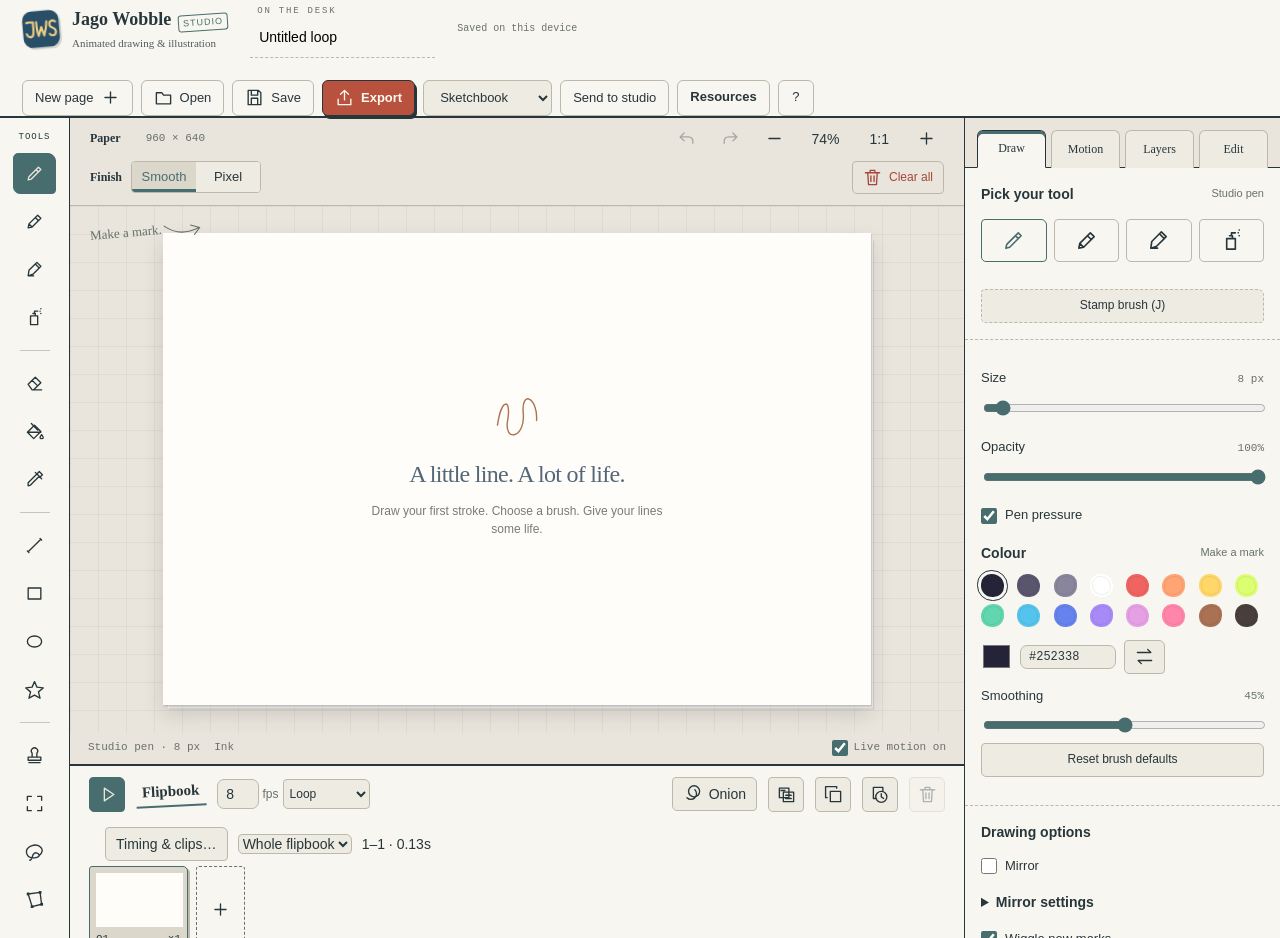
==== index.html @ f5fad442 "Prepare Jago Wobble 1.8.0 release Draw, wobble and animate. A free drawing studio for lively illustr" ====
<!doctype html>
<html lang="en" data-theme="sketchbook">
  <!--
SPDX-License-Identifier: MIT
Copyright (c) 2026 Cameron Jago Lis Illustrates.
Inspiration: WigglyPaint and Decker by John Earnest (Internet Janitor).
About Jago Wobble Studio: Cameron Jago Lis Illustrates.
A separate drawing app, not affiliated with or endorsed by John Earnest.
Original project: https://internet-janitor.itch.io/wigglypaint
See the Credits and Notices included with this suite.
-->
  <head>
    <meta charset="utf-8" />
    <meta name="viewport" content="width=device-width,initial-scale=1" />
    <meta
      name="description"
      content="An offline drawing and animation studio with lively lines, layers, onion skins, and animated GIF export."
    />
    <meta name="author" content="Cameron Jago Lis Illustrates" />
    <link rel="icon" type="image/svg+xml" href="data:image/svg+xml,%3Csvg%20xmlns%3D%22http%3A%2F%2Fwww.w3.org%2F2000%2Fsvg%22%20viewBox%3D%220%200%2096%2096%22%20role%3D%22img%22%20aria-label%3D%22JWS%22%3E%3Crect%20x%3D%222%22%20y%3D%222%22%20width%3D%2292%22%20height%3D%2292%22%20rx%3D%2223%22%20fill%3D%22%23294e68%22%2F%3E%3Cg%20fill%3D%22none%22%20stroke%3D%22%23edce83%22%20stroke-width%3D%224.6%22%20stroke-linecap%3D%22round%22%20stroke-linejoin%3D%22round%22%3E%3Cpath%20d%3D%22M12%2030%20Q21%2028%2029%2030%20C28%2039%2030%2049%2028%2058%20C27%2069%2015%2070%2011%2058%22%2F%3E%3Cpath%20d%3D%22M37%2030%20C37%2042%2038%2055%2041%2065%20L49%2043%20L55%2065%20C59%2054%2062%2041%2063%2030%22%2F%3E%3Cpath%20d%3D%22M85%2032%20C79%2026%2069%2029%2070%2039%20C70%2048%2085%2046%2085%2056%20C86%2068%2073%2069%2069%2062%22%2F%3E%3C%2Fg%3E%3C%2Fsvg%3E">
    <title>Jago Wobble Studio</title>
    <style>
      :root {
  color-scheme: dark;
  --bg: #111214;
  --panel: #1a1b1f;
  --raised: #24262b;
  --line: #35373e;
  --text: #f4f4f6;
  --muted: #a3a5af;
  --accent: #dcff72;
  --purple: #b1a0ff;
}
* {
  box-sizing: border-box;
}
body {
  margin: 0;
  background: var(--bg);
  color: var(--text);
  font:
    14px/1.45 'Segoe UI',
    system-ui,
    sans-serif;
  overflow: hidden;
}
button,
input,
select {
  font: inherit;
}
button,
select,
input[type='text'],
input[type='number'] {
  color: inherit;
  background: var(--raised);
  border: 1px solid var(--line);
  border-radius: 7px;
}
button {
  cursor: pointer;
  display: inline-flex;
  align-items: center;
  justify-content: center;
  gap: 7px;
  min-height: 34px;
  padding: 6px 10px;
  white-space: nowrap;
}
button:hover {
  background: var(--hover);
  border-color: var(--hover-line);
}
button:disabled {
  opacity: 0.35;
  cursor: default;
}
button:focus-visible,
input:focus-visible,
select:focus-visible {
  outline: 2px solid var(--accent);
  outline-offset: 3px;
}
button.active,
button[aria-pressed='true'] {
  background: var(--selected);
  color: var(--accent);
  border-color: var(--selected-line);
}
button.primary {
  background: var(--accent);
  color: var(--button-ink);
  border-color: var(--accent);
  font-weight: 700;
}
button.primary:hover {
  background: var(--accent);
}
button.icon {
  width: 36px;
  padding: 7px;
}
svg {
  width: 19px;
  height: 19px;
  fill: none;
  stroke: currentColor;
  stroke-width: 1.7;
  stroke-linecap: round;
  stroke-linejoin: round;
  flex-shrink: 0;
}
.top {
  height: 65px;
  display: flex;
  align-items: center;
  gap: 20px;
  padding: 0 20px;
  border-bottom: 1px solid var(--line);
}
.brand {
  font-size: 19px;
  font-weight: 750;
  letter-spacing: -0.8px;
  display: flex;
  align-items: center;
  gap: 9px;
}
.brand svg {
  width: 32px;
  height: 32px;
  stroke: var(--accent);
  stroke-width: 2.5;
}
.brand small {
  color: var(--accent);
  font-size: 10px;
  letter-spacing: 1.2px;
  margin-top: 5px;
}
.project-name {
  width: 170px;
  background: transparent !important;
  border-color: transparent !important;
  padding: 6px 7px;
}
.project-name:hover {
  border-color: var(--line) !important;
}
.save-state {
  color: var(--muted);
  font-size: 12px;
}
.spacer {
  flex: 1;
}
.top-actions,
.row {
  display: flex;
  align-items: center;
  gap: 8px;
}
.top-actions button {
  background: transparent;
}
.top-actions .primary {
  background: var(--accent);
}
.app {
  height: calc(100dvh - 65px);
  display: grid;
  grid-template-columns: 64px minmax(200px, 1fr) 264px;
  grid-template-rows: minmax(170px, 1fr) 164px;
}
.tools {
  grid-row: 1 / 3;
  background: var(--panel);
  border-right: 1px solid var(--line);
  display: flex;
  flex-direction: column;
  align-items: center;
  gap: 7px;
  padding: 16px 8px;
  overflow-y: auto;
}
.tools button {
  width: 42px;
  height: 42px;
  background: transparent;
  border-color: transparent;
}
.tools button.active {
  background: var(--selected);
  border-color: var(--selected-line);
  color: var(--accent);
}
.tools hr {
  border: 0;
  border-top: 1px solid var(--line);
  width: 28px;
  margin: 5px;
}
.tool-color {
  border: 3px solid #fff !important;
  border-radius: 50%;
  width: 26px !important;
  height: 26px !important;
  min-height: 26px;
  margin-top: 6px;
}
.workspace {
  display: flex;
  flex-direction: column;
  min-width: 0;
  position: relative;
}
.canvas-top {
  height: 48px;
  display: flex;
  align-items: center;
  padding: 0 18px;
  gap: 8px;
  flex-shrink: 0;
}
.eyebrow {
  font-size: 11px;
  font-weight: 700;
  letter-spacing: 1.7px;
  color: var(--muted);
}
.canvas-top .tag {
  font-size: 12px;
  color: var(--muted);
  margin-left: 6px;
}
.canvas-top button {
  background: transparent;
  border-color: transparent;
  min-height: 30px;
}
.viewport {
  flex: 1;
  min-height: 0;
  overflow: hidden;
  position: relative;
  background-color: var(--workspace);
  background-image: radial-gradient(var(--grid-dot) 1px, transparent 1px);
  background-size: 18px 18px;
  touch-action: none;
}
.canvas-wrap {
  position: absolute;
  left: 50%;
  top: 50%;
  transform-origin: center;
  box-shadow: 0 14px 55px #0005;
  background: conic-gradient(#dfe0e4 25%, #f6f6f6 0 50%, #dfe0e4 0 75%, #f6f6f6 0) 0 0/16px 16px;
  line-height: 0;
}
.canvas-wrap canvas {
  display: block;
  width: 100%;
  height: 100%;
  touch-action: none;
  cursor: crosshair;
}
.empty-hint {
  position: absolute;
  left: 50%;
  top: 50%;
  transform: translate(-50%, -50%);
  pointer-events: none;
  text-align: center;
  color: #8e8e99;
  line-height: 1.5;
  width: 90%;
}
.empty-hint svg {
  width: 50px;
  height: 50px;
  color: #787286;
  stroke-width: 1.2;
  margin-bottom: 12px;
}
.empty-hint strong {
  display: block;
  font-size: 23px;
  color: #53525d;
  font-weight: 500;
  letter-spacing: -0.5px;
}
.empty-hint p {
  font-size: 13px;
}
.canvas-bottom {
  height: 35px;
  display: flex;
  align-items: center;
  justify-content: space-between;
  padding: 0 18px;
  font-size: 12px;
  color: var(--muted);
}
.cursor-info {
  display: flex;
  gap: 14px;
}
.inspector {
  grid-column: 3;
  grid-row: 1/3;
  background: var(--panel);
  border-left: 1px solid var(--line);
  overflow-y: auto;
}
.section {
  padding: 17px 18px;
  border-bottom: 1px solid var(--line);
}
.section-title {
  display: flex;
  align-items: center;
  justify-content: space-between;
  margin-bottom: 15px;
  font-weight: 650;
}
.section-title small {
  font-size: 12px;
  color: var(--muted);
  font-weight: 400;
}
.brushes {
  display: grid;
  grid-template-columns: repeat(4, 1fr);
  gap: 6px;
  margin-bottom: 17px;
}
.brushes button {
  height: 42px;
  padding: 5px;
}
.brushes svg {
  width: 29px;
  height: 23px;
}
.control {
  margin-top: 13px;
}
.control label {
  display: flex;
  align-items: center;
  justify-content: space-between;
  margin-bottom: 6px;
  color: var(--label);
}
.control output {
  font-size: 12px;
  color: var(--muted);
  font-variant-numeric: tabular-nums;
}
input[type='range'] {
  width: 100%;
  accent-color: var(--accent);
  height: 17px;
  cursor: pointer;
}
input[type='checkbox'] {
  accent-color: var(--accent);
  width: 16px;
  height: 16px;
  margin: 0;
}
.check {
  display: flex;
  align-items: center;
  gap: 8px;
  margin-top: 11px;
  color: var(--label);
  font-size: 13px;
  cursor: pointer;
}
.palette {
  display: grid;
  grid-template-columns: repeat(8, 1fr);
  gap: 7px;
}
.swatch {
  width: 21px;
  height: 21px;
  min-height: 21px;
  padding: 0;
  border-radius: 50%;
  border: 2px solid transparent;
}
.swatch.selected {
  outline: 2px solid var(--text);
  outline-offset: 2px;
}
.color-row {
  margin-top: 13px;
  display: flex;
  align-items: center;
  gap: 8px;
}
.color-row input[type='color'] {
  width: 31px;
  height: 31px;
  border: 0;
  padding: 0;
  background: none;
  cursor: pointer;
}
.color-row input[type='text'] {
  width: 96px;
  padding: 4px 8px;
  font: 12px monospace;
}
.color-row button {
  font-size: 12px;
}
.segmented {
  display: flex;
  gap: 5px;
}
.segmented button {
  flex: 1;
  font-size: 12px;
  padding: 5px;
}
.motion-heading {
  color: var(--accent);
  display: flex;
  align-items: center;
  gap: 7px;
}
.layer-list {
  display: flex;
  flex-direction: column;
  gap: 5px;
}
.layer {
  display: flex;
  align-items: center;
  gap: 8px;
  border: 1px solid var(--line);
  border-radius: 7px;
  padding: 5px;
  background: var(--raised);
}
.layer.selected {
  border-color: var(--purple);
  background: var(--selection);
}
.layer .layer-name {
  flex: 1;
  min-width: 0;
  text-align: left;
  font-size: 13px;
  overflow: hidden;
  text-overflow: ellipsis;
  border: 0;
  background: none;
  justify-content: flex-start;
  padding: 4px;
}
.layer button.icon {
  width: 25px;
  min-height: 25px;
  padding: 3px;
  background: none;
  border: 0;
}
.layer .locked {
  color: var(--purple);
}
.layer-actions {
  display: flex;
  gap: 5px;
  margin-top: 9px;
}
.layer-actions button {
  flex: 1;
  padding: 4px;
  font-size: 12px;
  min-height: 28px;
}
.paper-row {
  display: flex;
  gap: 8px;
  align-items: center;
  margin-top: 13px;
  font-size: 12px;
  color: var(--muted);
}
.paper-row input {
  width: 27px;
  height: 27px;
  padding: 0;
  border: 0;
  background: none;
}
.timeline {
  grid-column: 2;
  grid-row: 2;
  background: var(--panel);
  border-top: 1px solid var(--line);
  padding: 12px 17px;
  overflow: hidden;
}
.timeline-header {
  display: flex;
  align-items: center;
  gap: 12px;
  margin-bottom: 11px;
}
.timeline-header .row {
  gap: 4px;
}
.timeline-header button {
  min-height: 30px;
}
.timeline-header select {
  font-size: 12px;
  width: 87px;
  height: 30px;
  padding: 2px;
}
.timeline-header label {
  color: var(--muted);
  font-size: 12px;
}
.fps-input {
  width: 42px;
  padding: 4px 3px;
  text-align: center;
}
.frames {
  display: flex;
  gap: 8px;
  overflow-x: auto;
  padding-bottom: 7px;
  scrollbar-width: thin;
}
.frame-card {
  display: flex;
  flex-direction: column;
  align-items: stretch;
  flex-shrink: 0;
  gap: 4px;
  width: 99px;
  padding: 5px;
  border-radius: 7px;
  background: var(--raised);
  position: relative;
}
.frame-card.active {
  color: var(--accent);
  border-color: var(--accent);
}
.frame-card.playing {
  box-shadow: inset 0 0 0 2px var(--purple);
}
.frame-card canvas {
  width: 87px;
  height: 54px;
  object-fit: contain;
  background: #fff;
  border-radius: 2px;
}
.frame-label {
  display: flex;
  justify-content: space-between;
  align-items: center;
  font-size: 11px;
  line-height: 13px;
}
.add-frame {
  width: 49px;
  flex-shrink: 0;
  border: 1px dashed #555860;
  background: transparent;
}
.toast {
  position: fixed;
  bottom: 182px;
  left: calc(50% - 95px);
  background: var(--accent);
  color: #242817;
  padding: 10px 17px;
  border-radius: 9px;
  font-size: 13px;
  box-shadow: 0 7px 30px #0005;
  opacity: 0;
  pointer-events: none;
  transition: opacity 0.2s;
  z-index: 8;
}
.toast.show {
  opacity: 1;
}
dialog {
  color: var(--text);
  background: var(--panel);
  border: 1px solid #51545d;
  border-radius: 14px;
  padding: 25px;
  width: 450px;
  max-width: calc(100% - 30px);
  box-shadow: 0 24px 100px #0009;
}
dialog::backdrop {
  background: #0009;
  backdrop-filter: blur(5px);
}
dialog h2 {
  font-size: 21px;
  margin: 0 0 8px;
  letter-spacing: -0.4px;
}
dialog p {
  color: var(--muted);
  font-size: 14px;
}
dialog .dialog-actions {
  display: flex;
  justify-content: flex-end;
  gap: 8px;
  margin-top: 23px;
}
dialog label.field {
  display: block;
  margin-top: 16px;
  color: var(--label);
}
dialog label.field input,
dialog label.field select {
  display: block;
  width: 100%;
  margin-top: 6px;
  padding: 9px;
}
dialog .close {
  position: absolute;
  right: 15px;
  top: 15px;
  background: none;
  border: 0;
}
.shortcut-grid {
  display: grid;
  grid-template-columns: 1fr auto;
  gap: 9px;
  font-size: 13px;
}
.shortcut-grid kbd {
  color: var(--accent);
  font: 12px monospace;
  background: var(--raised);
  padding: 2px 6px;
  border-radius: 4px;
}
progress {
  width: 100%;
  accent-color: var(--accent);
  height: 8px;
}
.warning {
  color: #ffbd9e !important;
}
.about {
  margin-top: 22px;
  font-size: 12px !important;
}
.about a {
  color: var(--purple);
}
.hidden {
  display: none !important;
}
.mobile-props {
  display: none;
}
.sr-only {
  position: absolute;
  width: 1px;
  height: 1px;
  overflow: hidden;
  clip: rect(0, 0, 0, 0);
}
@media (max-width: 1050px) {
  .top {
    padding: 0 12px;
    gap: 12px;
  }
  .app {
    grid-template-columns: 58px minmax(200px, 1fr) 235px;
  }
  .section {
    padding: 15px;
  }
  .palette {
    gap: 5px;
  }
  .timeline-header {
    gap: 7px;
  }
  .top-actions button span {
    display: none;
  }
  .save-state {
    display: none;
  }
  .brand small {
    display: none;
  }
  .project-name {
    width: 140px;
  }
}
@media (max-width: 760px) {
  .app {
    grid-template-columns: 53px minmax(200px, 1fr);
    grid-template-rows: minmax(170px, 1fr) 157px;
  }
  .inspector {
    display: none;
    position: fixed;
    right: 0;
    top: 65px;
    bottom: 0;
    width: 254px;
    z-index: 6;
    box-shadow: -12px 0 30px #0006;
  }
  .inspector.open {
    display: block;
  }
  .mobile-props {
    display: inline-flex;
  }
  .brand {
    font-size: 16px;
  }
  .brand svg {
    width: 25px;
  }
  .project-name {
    width: 85px;
    font-size: 12px;
  }
  .top {
    gap: 7px;
  }
  .top-actions {
    gap: 5px;
  }
  .top-actions button {
    padding: 6px;
  }
  .top-actions .optional {
    display: inline-flex;
  }
  .tools {
    padding: 10px 4px;
    gap: 4px;
  }
  .tools button {
    width: 39px;
    height: 36px;
    min-height: 36px;
  }
  .canvas-top {
    padding: 0 8px;
  }
  .canvas-bottom {
    padding: 0 8px;
  }
  .timeline {
    padding: 10px;
  }
  .timeline-header {
    gap: 6px;
  }
  .timeline-header .eyebrow {
    display: none;
  }
  .timeline-header select {
    width: 75px;
  }
  .canvas-top .tag,
  .cursor-info span:last-child {
    display: none;
  }
  .timeline-header .minor {
    display: none;
  }
  .toast {
    left: 15%;
    bottom: 175px;
  }
  .timeline-header .spacer {
    min-width: 0;
  }
  .top-actions .primary span {
    display: inline;
  }
  .frame-card {
    width: 90px;
  }
  .frame-card canvas {
    width: 78px;
    height: 48px;
  }
}
@media (max-height: 730px) and (min-width: 761px) {
  .section {
    padding-top: 12px;
    padding-bottom: 12px;
  }
  .section-title {
    margin-bottom: 10px;
  }
  .control {
    margin-top: 9px;
  }
  .brushes {
    margin-bottom: 10px;
  }
  .tools {
    gap: 4px;
    padding-top: 10px;
  }
  .tools button {
    height: 36px;
    min-height: 36px;
  }
  .app {
    grid-template-rows: minmax(170px, 1fr) 151px;
  }
}
.render-bar {
  display: flex;
  align-items: center;
  flex-wrap: wrap;
  gap: 9px;
  padding: 0 18px 10px;
  min-height: 43px;
  flex-shrink: 0;
}
.render-bar .segmented {
  gap: 0;
  border: 1px solid var(--line);
  border-radius: 7px;
  overflow: hidden;
}
.render-bar .segmented button {
  border: 0;
  border-radius: 0;
  font-size: 13px;
  min-height: 30px;
  min-width: 64px;
}
.pixel-settings {
  display: flex;
  gap: 7px;
  align-items: center;
  font-size: 12px;
  color: var(--muted);
}
.pixel-settings select {
  padding: 4px;
  width: 57px;
}
.pixel-grid-size {
  font-size: 12px;
  color: var(--muted);
}
.clear-all {
  min-height: 30px;
  font-size: 12px;
  background: none;
  color: var(--danger);
}
.clear-all:hover {
  color: #ffb9b5;
  border-color: #df7373;
  background: #ec68681a;
}
.shape-grid {
  display: grid;
  grid-template-columns: repeat(4, 1fr);
  gap: 9px;
  margin-top: 20px;
}
.shape-grid button {
  flex-direction: column;
  min-height: 74px;
  font-size: 12px;
}
.shape-grid svg {
  width: 27px;
  height: 27px;
}
.about-credits {
  margin-top: 20px;
  padding-top: 16px;
  border-top: 1px solid var(--line);
  font-size: 12px;
  color: var(--muted);
  line-height: 1.6;
}
.about-credits strong {
  display: block;
  color: var(--text);
  font-size: 14px;
  margin-top: 5px;
}
.about-credits a {
  color: var(--purple);
}
.about-credits .credit-role {
  margin-top: 12px;
  display: block;
  text-transform: uppercase;
  letter-spacing: 1.2px;
  font-size: 10px;
}
.brand {
  cursor: default;
}
button#moreShapes.active {
  color: var(--accent);
  border-color: var(--accent);
}
@media (max-width: 760px) {
  .render-bar {
    padding: 0 8px 8px;
    gap: 6px;
  }
  .render-bar .eyebrow,
  .pixel-grid-size {
    display: none;
  }
  .render-bar .segmented button {
    min-width: 56px;
  }
  .shape-grid {
    grid-template-columns: repeat(3, 1fr);
  }
  .clear-all {
    padding: 5px 7px;
  }
  .render-bar .spacer {
    min-width: 0;
  }
  .pixel-settings {
    gap: 4px;
  }
}

      /* Copyright (c) 2026 Cameron Jago Lis Illustrates. MIT.
   Original inspiration: John Earnest (Internet Janitor), WigglyPaint and Decker. */
:root {
  --hover: #33363c;
  --hover-line: #646871;
  --label: #c8c9d0;
  --selected: #dcff7218;
  --selected-line: #b5d658;
  --selection: #b1a0ff12;
  --workspace: #141518;
  --grid-dot: #35363c;
  --button-ink: #202512;
  --danger: #c5a5aa;
  --preview: #121316;
}
:root[data-theme='paper'] {
  color-scheme: light;
  --bg: #e9e4da;
  --panel: #f5f1e8;
  --raised: #e5dfd3;
  --line: #c6bdad;
  --text: #302f29;
  --muted: #686354;
  --accent: #426324;
  --purple: #725793;
  --hover: #d7cebd;
  --hover-line: #8e826e;
  --label: #4b473f;
  --selected: #42632418;
  --selected-line: #426324;
  --selection: #72579312;
  --workspace: #ddd6c9;
  --grid-dot: #bab09e;
  --button-ink: #ffffff;
  --danger: #914242;
  --preview: #292a28;
}
:root[data-theme='plum'] {
  color-scheme: dark;
  --bg: #1c1825;
  --panel: #261f32;
  --raised: #352b44;
  --line: #51435f;
  --text: #f7effb;
  --muted: #bbaec6;
  --accent: #f2ba96;
  --purple: #ccb2fa;
  --hover: #463751;
  --hover-line: #806890;
  --label: #dfcfe9;
  --selected: #f2ba9618;
  --selected-line: #f2ba96;
  --selection: #ccb2fa12;
  --workspace: #201a29;
  --grid-dot: #46384f;
  --button-ink: #332432;
  --danger: #e0aeb9;
  --preview: #19141f;
}
.brand {
  font-size: 21px;
  letter-spacing: -0.7px;
  min-width: 239px;
}
.brand small {
  font-size: 10px;
  letter-spacing: 1.3px;
}
.brand-tagline {
  display: block;
  font-size: 10px;
  letter-spacing: 0.4px;
  font-weight: 400;
  color: var(--muted);
  margin-top: 1px;
}
.app {
  grid-template-columns: 64px minmax(200px, 1fr) 298px;
}
.inspector-tabs {
  display: grid;
  grid-template-columns: repeat(4, 1fr);
  gap: 3px;
  padding: 9px;
  background: var(--panel);
  position: sticky;
  top: 0;
  z-index: 2;
  border-bottom: 1px solid var(--line);
}
.inspector-tabs button {
  font-size: 12px;
  min-height: 36px;
  padding: 5px;
}
.inspector-tabs button[aria-selected='true'] {
  color: var(--accent);
  border-color: var(--accent);
}
.inspector [data-panel].panel-hidden {
  display: none;
}
.compact {
  display: block;
  margin: 12px 0;
  font-size: 12px;
  color: var(--label);
}
.compact select {
  display: block;
  width: 100%;
  padding: 7px;
  margin-top: 5px;
  font-size: 13px;
}
.hint {
  font-size: 12px;
  color: var(--muted);
  line-height: 1.5;
  margin: 10px 0;
}
.button-grid {
  display: flex;
  flex-wrap: wrap;
  gap: 6px;
  margin-top: 12px;
}
.button-grid button {
  font-size: 12px;
  flex: 1 1 42%;
  white-space: normal;
  min-height: 35px;
}
.full-width {
  width: 100%;
  margin-top: 10px;
}
details {
  margin-top: 10px;
}
summary {
  cursor: pointer;
  font-weight: 650;
  min-height: 30px;
  padding: 4px 0;
}
details[open] summary {
  color: var(--accent);
}
#motionPreviewCanvas,
#brushPreviewCanvas {
  display: block;
  width: 100%;
  border-radius: 8px;
  background: var(--preview);
  margin-top: 10px;
}
.number-grid {
  display: grid;
  grid-template-columns: 1fr 1fr;
  gap: 9px;
  margin: 10px 0;
}
.number-grid label {
  font-size: 12px;
}
.number-grid input {
  width: 100%;
  padding: 7px;
  margin-top: 4px;
}
.shade-palette {
  display: grid;
  grid-template-columns: repeat(3, 1fr);
  gap: 9px;
  margin-top: 15px;
}
.shade-palette label {
  font-size: 12px;
  text-align: center;
  color: var(--muted);
}
.shade-palette input {
  display: block;
  width: 100%;
  height: 33px;
  border: 0;
  background: none;
  margin: 5px 0;
}
.shade-palette button {
  width: 100%;
  font-size: 12px;
}
.preset-list {
  display: flex;
  flex-direction: column;
  gap: 8px;
  margin: 17px 0;
  max-height: 280px;
  overflow: auto;
}
.preset-row {
  display: flex;
  gap: 5px;
}
.preset-row button:first-child {
  flex: 1;
  justify-content: flex-start;
  white-space: normal;
}
.preset-row button:last-child {
  flex: 0 0 34px;
}
.top-actions button {
  min-height: 38px;
}
.tools {
  scrollbar-width: thin;
}
.tools button {
  flex-shrink: 0;
}
.section input[type='range'] {
  height: 24px;
}
.layer-name .badge {
  font-size: 10px;
}
.brand svg {
  width: 37px;
  height: 37px;
}
.project-name {
  width: 150px;
}
.shade-palette button,
.number-grid input {
  min-height: 34px;
}
#helpDialog {
  width: 570px;
  max-height: 88vh;
  overflow: auto;
}
#libraryDialog {
  width: 520px;
}
#classicControls {
  margin-top: 16px;
}
.inspector .section {
  padding: 16px;
}
.motion-editor .control {
  margin-top: 11px;
}
@media (max-width: 1050px) {
  .app {
    grid-template-columns: 58px minmax(200px, 1fr) 270px;
  }
  .brand {
    min-width: 184px;
    font-size: 19px;
  }
  .brand small {
    display: inline;
    font-size: 9px;
  }
  .brand-tagline {
    display: none;
  }
  .project-name {
    width: 110px;
  }
  .top {
    gap: 8px;
  }
}
@media (max-width: 760px) {
  .app {
    grid-template-columns: 53px minmax(190px, 1fr);
  }
  .inspector {
    width: min(320px, calc(100vw - 53px));
  }
  .brand {
    min-width: 0;
    font-size: 15px;
  }
  .brand small {
    font-size: 8px;
  }
  .brand svg {
    width: 25px;
    height: 25px;
  }
  .project-name {
    width: 76px;
  }
  .top-actions button {
    padding: 6px;
    min-width: 33px;
  }
  .top-actions {
    gap: 3px;
  }
  .top-actions .primary span {
    display: none;
  }
  .tools button {
    min-height: 40px;
  }
  .inspector-tabs button {
    min-height: 42px;
  }
  .button-grid button {
    min-height: 42px;
  }
  .top {
    padding: 0 7px;
  }
  .canvas-top {
    height: 43px;
  }
  .render-bar {
    min-height: 39px;
  }
  .inspector .section input[type='range'] {
    height: 30px;
  }
}
@media (prefers-reduced-motion: reduce) {
  .toast {
    transition: none;
  }
}

@media (max-width: 760px) {
  .brand {
    white-space: nowrap;
  }
  .tools {
    overflow-x: hidden;
  }
  .timeline-header {
    overflow-x: auto;
    scrollbar-width: thin;
    padding-bottom: 3px;
    min-height: 37px;
  }
  .timeline-header > * {
    flex-shrink: 0;
  }
  .top .spacer {
    display: none;
  }
}
@media (max-width: 460px) {
  .top {
    height: 94px;
    display: grid;
    grid-template-columns: 1fr auto;
    grid-template-rows: 54px 32px;
    gap: 0 6px;
  }
  .top-actions {
    grid-column: 2;
    grid-row: 1;
  }
  .project-name {
    grid-column: 1/3;
    grid-row: 2;
    width: 100%;
    font-size: 12px;
    padding: 3px 7px;
  }
  .brand {
    min-width: 0;
  }
  .brand small {
    display: block;
    margin-top: 0;
  }
  .brand-tagline {
    display: none;
  }
  .canvas-top {
    gap: 2px;
  }
  .canvas-top .eyebrow {
    display: none;
  }
  .app {
    height: calc(100dvh - 94px);
  }
  .inspector {
    top: 94px;
  }
}

@media (max-width: 760px) {
  .inspector-close {
    margin: 8px;
    width: calc(100% - 16px);
    min-height: 40px;
  }
  .inspector-tabs {
    top: 0;
  }
}

.brand svg {
  stroke: none;
  flex-shrink: 0;
}
.brand svg path {
  stroke-width: 5.3;
}
.brand svg rect {
  stroke: none;
}
#brushPreviewCanvas {
  border: 1px solid var(--line);
}
#resetBrush {
  margin: 0 0 12px;
  font-size: 12px;
}
.toast {
  color: var(--button-ink);
}

.about-support {
  border-top: 1px solid var(--line);
  margin-top: 22px;
  padding-top: 12px;
}
.about-support h3 {
  font-size: 15px;
  margin: 6px 0;
}
.about-support a {
  color: var(--purple);
  text-underline-offset: 3px;
}

:root[data-theme='candy'] {
  color-scheme: light;
  --bg: #fbe8f0;
  --panel: #fff2f7;
  --raised: #f6dce9;
  --line: #d9afc6;
  --text: #503447;
  --muted: #805a72;
  --accent: #a64578;
  --purple: #79569c;
  --hover: #edc7de;
  --hover-line: #b66f99;
  --label: #65465b;
  --selected: #a6457815;
  --selected-line: #a64578;
  --selection: #b190cf22;
  --workspace: #f3e3f3;
  --grid-dot: #d6b8d5;
  --button-ink: #ffffff;
  --danger: #a14061;
  --preview: #392a40;
}
:root[data-theme='candy'] .top {
  background: linear-gradient(110deg, #fff4f8, #f5e5fb);
}
.layer-thumbnail {
  width: 40px;
  height: 30px;
  flex-shrink: 0;
  border: 1px solid var(--line);
  border-radius: 4px;
  background: conic-gradient(#e6e2e8 25%, #fff 0 50%, #e6e2e8 0 75%, #fff 0) 0 0/8px 8px;
  cursor: pointer;
}
.layer {
  gap: 5px;
}
.layer .layer-name {
  white-space: normal;
  line-height: 1.2;
}
.layer-actions {
  flex-wrap: wrap;
}
.layer-actions button {
  flex: 1 1 auto;
}
#patternControls {
  border: 1px solid var(--line);
  border-radius: 8px;
  padding: 0 10px 6px;
  margin: 10px 0;
}
#brushPackDialog {
  max-height: 88vh;
  overflow: auto;
}
.brush-pack-steps {
  padding-left: 23px;
}
.brush-pack-steps li {
  margin: 12px 0;
}

input.tool-color {
  appearance: none;
  -webkit-appearance: none;
  flex-shrink: 0;
  padding: 0;
  background: none;
  cursor: pointer;
  overflow: hidden;
}
input.tool-color::-webkit-color-swatch-wrapper {
  padding: 0;
}
input.tool-color::-webkit-color-swatch {
  border: 0;
  border-radius: 50%;
}
input.tool-color::-moz-color-swatch {
  border: 0;
  border-radius: 50%;
}

#sprayPreview {
  display: block;
  width: 100%;
  height: auto;
  border: 1px solid var(--line);
  border-radius: 8px;
  margin: 10px 0;
}
#sprayControls {
  border-top: 1px solid var(--line);
  margin: 12px 0;
  padding-top: 8px;
}
#sprayControls h3 {
  font-size: 13px;
}
#pivotHint {
  color: var(--muted);
}

.empty-hint.pixel-hint svg {
  display: none;
}
.empty-hint.pixel-hint strong {
  font-size: 15px;
  letter-spacing: 0;
}
.empty-hint.pixel-hint p {
  font-size: 12px;
  margin: 6px 0 0;
}

.preset-status {
  padding: 8px 10px;
  border-left: 2px solid var(--accent);
  background: var(--preview);
  overflow-wrap: anywhere;
}
.preset-status:empty {
  display: none;
}

.preset-row {
  align-items: center;
}
.preset-row input[type='checkbox'] {
  flex: 0 0 18px;
  width: 18px;
  height: 18px;
}
.preset-row button:nth-child(2) {
  flex: 1;
  justify-content: flex-start;
  white-space: normal;
}

#drawingToolChooser #useStamp {
  width: 100%;
  margin-top: 10px;
}
#drawingToolChooser #useStamp.active {
  border-color: var(--accent);
  background: var(--accent);
  color: #15171b;
}
#brushColour {
  margin-top: 18px;
}
#brushColour .section-title {
  margin-bottom: 10px;
}
#sharedBrushBasics > .check {
  margin-top: 12px;
}
#stampVariationSettings h3 {
  font-size: 13px;
  margin: 18px 0 10px;
}
#stampVariationSettings .control {
  margin-top: 14px;
}
#stampBrushPanel .control {
  margin-top: 15px;
}
#stampBrushPanel #stampDetails {
  margin-top: 0;
}
#stampBrushPanel #brushPreviewLabel {
  font-size: 11px;
  margin: 6px 0 12px;
}
#sharedDrawingOptions > .check {
  margin: 12px 0;
}
#saveStampAsDialog {
  width: 430px;
}
#saveStampAsName {
  display: block;
  width: 100%;
  margin-top: 8px;
  padding: 10px;
}
#saveStampAsError {
  color: var(--danger);
}

      /* MIT. Copyright (c) 2026 Cameron Jago Lis Illustrates.
   Sketchbook layout and theme overrides. */

:root {
  --hand: 'Segoe Print', 'Comic Sans MS', cursive;
  --desk-ink: var(--text);
  --note-paper: var(--raised);
  --note-ink: var(--text);
}

:root[data-theme='sketchbook'] {
  color-scheme: light;
  --bg: #f3eddf;
  --panel: #fcf8ef;
  --raised: #f1eadb;
  --line: #c9bfaa;
  --text: #293d50;
  --muted: #6d716b;
  --accent: #294e68;
  --purple: #ad5141;
  --hover: #e7ddc9;
  --hover-line: #6d7d80;
  --label: #405366;
  --selected: #e5c77f;
  --selected-line: #294e68;
  --selection: #ede0bd;
  --workspace: #d8d2c2;
  --grid-dot: #b8b3a3;
  --button-ink: #fffaf0;
  --danger: #a64639;
  --preview: #263e50;
  --desk-ink: #667066;
  --note-paper: #edce83;
  --note-ink: #614831;
}

body {
  font-family: 'Trebuchet MS', 'Segoe UI', sans-serif;
  font-size: 14px;
}

button,
input,
select {
  border-radius: 4px 6px 4px 5px;
}

button {
  transition:
    background-color 100ms,
    border-color 100ms;
}

button:focus-visible,
input:focus-visible,
select:focus-visible,
summary:focus-visible {
  outline: 2px solid var(--purple);
  outline-offset: 3px;
}

.top {
  height: 80px;
  gap: 22px;
  padding: 0 22px;
  background: var(--panel);
  border-bottom: 2px solid var(--text);
}

.brand {
  min-width: 255px;
  font-family: var(--hand);
  font-size: 23px;
  font-weight: 700;
  letter-spacing: -1.2px;
  line-height: 1.25;
  gap: 12px;
}

.brand small {
  display: inline-block;
  font-family: 'Trebuchet MS', sans-serif;
  font-size: 9px;
  letter-spacing: 1.1px;
  padding: 3px 5px;
  border: 1px solid var(--accent);
  transform: rotate(-4deg);
  border-radius: 2px;
  vertical-align: middle;
}

.brand-tagline {
  font-family: 'Trebuchet MS', sans-serif;
  font-size: 10px;
  line-height: 1.5;
  letter-spacing: 0.3px;
  margin-top: 4px;
}

.brand > svg {
  width: 38px;
  height: 38px;
  transform: rotate(-5deg);
  filter: drop-shadow(2px 2px 0 #0002);
}

:root[data-theme='sketchbook'] .brand svg rect {
  fill: #294e68;
}

:root[data-theme='sketchbook'] .brand svg path {
  stroke: #edce83;
}

.project-slip {
  min-width: 0;
  padding: 5px 0 2px;
  border-bottom: 1px dashed var(--line);
}

.slip-label {
  display: block;
  padding-left: 7px;
  font:
    9px/1.5 'Courier New',
    monospace;
  letter-spacing: 1.8px;
  color: var(--muted);
}

.project-name {
  font-size: 14px;
  width: 185px;
}

.save-state {
  font:
    10px/1.4 'Courier New',
    monospace;
  white-space: nowrap;
}

.top-actions {
  gap: 7px;
}

.top-actions button {
  min-height: 38px;
  border-color: var(--line);
}

#exportBtn {
  margin-left: 5px;
  box-shadow: 2px 3px 0 var(--text);
  border: 1px solid var(--text);
  border-radius: 4px 7px 3px 5px;
}

:root[data-theme='sketchbook'] #exportBtn {
  background: #b8513e;
  color: #fffaf0;
}

.app {
  height: calc(100dvh - 80px);
  grid-template-columns: 70px minmax(200px, 1fr) 316px;
  grid-template-rows: minmax(170px, 1fr) 174px;
}

.tools {
  padding: 12px 8px;
  gap: 7px;
  border-right: 1px solid var(--text);
}

.tools::before {
  content: 'TOOLS';
  font:
    9px/1.6 'Courier New',
    monospace;
  letter-spacing: 1px;
  margin: 0 0 2px;
}

:root[data-theme='sketchbook'] .tools {
  background: #294354;
  color: #f8f2e5;
  scrollbar-color: #809293 #294354;
}

.tools button {
  width: 43px;
  height: 41px;
  flex-shrink: 0;
}

:root[data-theme='sketchbook'] .tools button {
  color: #f8f2e5;
}

:root[data-theme='sketchbook'] .tools button:hover {
  background: #3a5969;
}

:root[data-theme='sketchbook'] .tools button.active {
  color: #253e50;
  background: #edce83;
  border: 1px solid #e0b95d;
  border-radius: 5px 8px 4px 7px;
  box-shadow: 2px 2px 0 #182e3c;
}

.tools hr {
  border-color: currentColor;
  opacity: 0.25;
  width: 30px;
}

.canvas-top {
  height: 42px;
  padding: 0 20px;
}

.eyebrow {
  font-family: var(--hand);
  font-size: 12px;
  font-weight: 600;
  letter-spacing: 0;
  color: var(--text);
}

.canvas-top .tag,
.canvas-bottom {
  font-family: 'Courier New', monospace;
  font-size: 11px;
}

.render-bar {
  min-height: 45px;
  padding: 0 20px 10px;
}

.render-bar .segmented {
  border-color: var(--line);
  border-radius: 4px;
  background: var(--panel);
}

.render-bar .segmented button[aria-pressed='true'] {
  box-shadow: inset 0 -3px 0 var(--accent);
}

.viewport {
  background-image:
    linear-gradient(90deg, #ffffff10 1px, transparent 1px),
    linear-gradient(#ffffff10 1px, transparent 1px);
  background-size: 28px 28px;
  border-top: 1px solid var(--line);
}

:root[data-theme='sketchbook'] .viewport {
  background-image:
    linear-gradient(90deg, #a79e8525 1px, transparent 1px),
    linear-gradient(#a79e8525 1px, transparent 1px);
}

.canvas-wrap {
  box-shadow:
    1px 2px 0 #0002,
    5px 7px 0 -2px #fff8,
    6px 8px 0 -2px #0002,
    0 12px 28px #0002;
}

/* These notes are outside the canvas, so they never enter an export. */
.desk-note {
  position: absolute;
  left: 20px;
  top: 14px;
  z-index: 1;
  pointer-events: none;
  color: var(--desk-ink);
  font: 13px var(--hand);
  transform: rotate(-5deg);
}

.desk-note svg {
  display: inline-block;
  width: 45px;
  height: 24px;
  vertical-align: middle;
}

.empty-hint strong {
  font-family: var(--hand);
  font-size: 24px;
  letter-spacing: -0.7px;
  color: #536779;
}

.empty-hint p {
  color: #777c79;
  font-size: 12px;
  max-width: 295px;
  margin: 10px auto;
}

.empty-hint > svg {
  color: #ad7351;
  width: 64px;
  stroke-width: 1.8;
  margin-bottom: 10px;
}

.canvas-bottom {
  height: 31px;
  background: var(--bg);
}

.inspector {
  border-left: 1px solid var(--text);
}

.inspector-tabs {
  gap: 5px;
  padding: 12px 12px 0;
  border-bottom: 1px solid var(--text);
  background: var(--bg);
}

.inspector-tabs button {
  min-height: 38px;
  font-family: var(--hand);
  font-size: 12px;
  border-radius: 6px 6px 0 0;
  border-bottom: 0;
  background: var(--raised);
  margin-bottom: -1px;
}

.inspector-tabs button[aria-selected='true'] {
  border: 1px solid var(--text);
  border-bottom: 1px solid var(--panel);
  background: var(--panel);
  color: var(--text);
  box-shadow: inset 0 3px 0 var(--purple);
}

.section {
  padding: 18px;
  border-bottom: 1px dashed var(--line);
}

.section-title {
  font-size: 14px;
  font-weight: 700;
}

.section-title small {
  font-size: 11px;
  color: var(--muted);
}

.brushes {
  gap: 7px;
}

.brushes button {
  background: var(--panel);
  height: 43px;
}

#useStamp {
  background: var(--raised);
  color: var(--text);
  border: 1px dashed var(--hover-line);
  font-size: 12px;
  font-weight: 400;
  box-shadow: none;
}

#useStamp[aria-pressed='true'] {
  background: var(--selected);
  border-style: solid;
}

.control label {
  font-size: 13px;
}

.control output {
  font:
    11px 'Courier New',
    monospace;
}

input[type='range'] {
  accent-color: var(--accent);
  height: 20px;
}

.swatch {
  border-radius: 44% 52% 45% 49%;
  height: 23px;
  width: 23px;
  box-shadow: inset 0 0 0 1px #0001;
}

.swatch:nth-child(3n) {
  border-radius: 53% 41% 49% 43%;
}

.swatch.selected {
  outline: 1px solid var(--text);
  outline-offset: 3px;
}

.preset-status {
  background: var(--raised);
  color: var(--text);
  border-left: 3px solid var(--purple);
  border-radius: 0 3px 3px 0;
}

#brushPreviewCanvas,
#motionPreviewCanvas,
#sprayPreview {
  border-radius: 3px 6px 3px 5px;
  border: 1px solid var(--line);
  box-shadow: 2px 3px 0 var(--raised);
}

.layer {
  border-radius: 3px;
  background: var(--panel);
}

.layer.selected {
  background: var(--selection);
  border-color: var(--purple);
  border-left-width: 3px;
}

.timeline {
  background: var(--panel);
  padding: 11px 19px;
  border-top: 2px solid var(--text);
}

.timeline-header {
  margin-bottom: 10px;
  gap: 11px;
}

.flipbook-label {
  font-size: 15px;
  transform: rotate(-3deg);
  padding: 0 6px 2px;
  border-bottom: 2px solid var(--purple);
}

.frame-card {
  background: var(--bg);
  border: 1px solid var(--line);
  border-radius: 3px 5px 2px 4px;
  padding: 6px;
}

.frame-card.active {
  background: var(--selected);
  color: var(--text);
  border-color: var(--accent);
  box-shadow: 2px 2px 0 var(--line);
}

.frame-card canvas {
  border-radius: 1px;
}

.frame-label {
  font-family: 'Courier New', monospace;
  margin-top: 2px;
}

.add-frame {
  background: transparent;
  border: 1px dashed var(--muted);
  border-radius: 3px;
}

.toast {
  border: 1px solid var(--note-ink);
  border-radius: 3px 5px 3px 4px;
  box-shadow: 3px 4px 0 #0002;
  background: var(--note-paper);
  color: var(--note-ink);
}

dialog {
  border-radius: 5px 9px 4px 7px;
  border: 1px solid var(--text);
  box-shadow:
    7px 8px 0 #0003,
    0 24px 70px #0003;
}

dialog h2 {
  font-family: var(--hand);
  font-size: 24px;
  letter-spacing: -0.6px;
}

.preview-info {
  padding: 12px;
  border: 1px dashed var(--purple);
  font-size: 12px;
}

@media (max-width: 1100px) {
  .top {
    gap: 12px;
    padding: 0 13px;
  }
  .brand {
    min-width: 224px;
    font-size: 21px;
  }
  .brand-tagline {
    font-size: 9px;
  }
  .project-name {
    width: 150px;
  }
  .save-state {
    display: none;
  }
  .app {
    grid-template-columns: 60px minmax(200px, 1fr) 278px;
  }
  .section {
    padding: 15px;
  }
  .tools {
    padding-left: 6px;
    padding-right: 6px;
  }
  .palette {
    gap: 5px;
  }
  .swatch {
    width: 21px;
    height: 21px;
  }
}

@media (max-width: 760px) {
  .top {
    height: 72px;
    gap: 8px;
  }
  .brand {
    min-width: 174px;
    font-size: 19px;
    gap: 7px;
  }
  .brand small {
    display: none;
  }
  .brand > svg {
    width: 30px;
    height: 30px;
  }
  .brand-tagline {
    font-size: 8px;
    letter-spacing: 0;
  }
  .project-slip {
    display: none;
  }
  .app {
    height: calc(100dvh - 72px);
    grid-template-columns: 54px minmax(200px, 1fr);
    grid-template-rows: minmax(170px, 1fr) 157px;
  }
  .inspector {
    top: 72px;
    width: min(310px, calc(100vw - 54px));
  }
  .tools {
    padding: 8px 4px;
    gap: 5px;
  }
  .tools button {
    width: 39px;
    height: 38px;
  }
  .desk-note {
    display: none;
  }
  .top-actions {
    gap: 5px;
  }
  .top-actions button {
    padding: 6px;
  }
  #exportBtn {
    margin-left: 0;
  }
  .canvas-top {
    padding: 0 10px;
  }
  .render-bar {
    padding: 0 10px 8px;
  }
  .timeline {
    padding: 10px;
  }
  .timeline-header {
    gap: 6px;
  }
}

@media (max-width: 460px) {
  .top {
    height: 100px;
    grid-template-columns: 1fr auto;
    grid-template-rows: 60px 32px;
  }
  .brand {
    min-width: 0;
    font-size: 17px;
  }
  .brand-tagline {
    display: none;
  }
  .brand > svg {
    width: 27px;
    height: 27px;
  }
  .project-slip {
    display: block;
    grid-column: 1 / 3;
    grid-row: 2;
    padding: 0;
    border: 0;
  }
  .slip-label {
    display: none;
  }
  .project-name {
    width: 100%;
  }
  .app {
    height: calc(100dvh - 100px);
  }
  .inspector {
    top: 100px;
  }
  .top-actions button {
    min-height: 32px;
    padding: 5px;
  }
  .top-actions .primary span {
    display: none;
  }
  .top-actions {
    gap: 4px;
  }
}

@media (prefers-reduced-motion: reduce) {
  button {
    transition: none;
  }
}

/* A small palette that can stay open while drawing. */
#colourDialog {
  position: fixed;
  inset: auto auto var(--picker-bottom, 190px) var(--picker-left, 72px);
  margin: 0;
  z-index: 40;
  width: min(248px, calc(100vw - 84px));
  max-height: var(--picker-height, calc(100dvh - 100px));
  padding: 12px;
  overflow: auto;
  box-shadow: 0 5px 22px #0003;
}
#colourDialog.expanded {
  width: min(380px, calc(100vw - 24px));
  inset: 50% auto auto 50%;
  transform: translate(-50%, -50%);
  max-height: calc(100dvh - 24px);
}
.colour-heading {
  display: flex;
  align-items: center;
  gap: 5px;
}
#colourDialog h2 {
  font-size: 16px;
  margin: 0;
  flex: 1;
}
.colour-heading button {
  padding: 2px;
  min-width: 28px;
  height: 28px;
  font-size: 20px;
}
#colourWheel {
  display: block;
  width: 164px;
  height: 164px;
  max-width: 100%;
  margin: 6px auto;
  touch-action: none;
  cursor: crosshair;
}
#colourDialog.expanded #colourWheel {
  width: 256px;
  height: 256px;
}
.colour-hex {
  display: flex;
  align-items: center;
  gap: 10px;
}
.colour-hex i {
  width: 32px;
  height: 32px;
  flex-shrink: 0;
  border: 1px solid var(--text);
  border-radius: 4px;
}
.colour-hex label {
  display: flex;
  align-items: center;
  gap: 8px;
  min-width: 0;
}
.colour-hex input {
  min-width: 0;
  width: 100%;
}
.colour-rgb {
  display: grid;
  grid-template-columns: repeat(3, minmax(0, 1fr));
  gap: 8px;
  margin: 8px 0;
}
.colour-rgb label {
  font-size: 11px;
}
.colour-rgb input {
  width: 100%;
  min-width: 0;
  padding: 5px;
}
#colourSliders summary {
  font-size: 11px;
  cursor: pointer;
}
.colour-range {
  display: grid;
  grid-template-columns: 1fr auto;
  gap: 4px;
  margin: 6px 0;
  font-size: 12px;
}
.colour-range input {
  grid-column: 1 / 3;
  width: 100%;
}
#colourDialog .hint {
  margin: 7px 0 0;
  font-size: 11px;
}
#colourPickerError:empty {
  display: none;
}
.live-motion-switch {
  display: flex;
  align-items: center;
  gap: 6px;
  cursor: pointer;
}
.live-motion-switch input {
  margin: 0;
}
@media (max-width: 600px) {
  #colourDialog {
    left: 62px;
    bottom: var(--picker-bottom, 170px);
    max-height: calc(100dvh - 115px);
  }
  #colourDialog.expanded {
    left: 50%;
    bottom: auto;
    max-height: calc(100dvh - 24px);
  }
}

@media (max-width: 360px) {
  .brand > span {
    display: none;
  }
}

    </style>
  </head>
  <body>
    <header class="top">
      <div class="brand" title="Jago Wobble Studio">
        <svg xmlns="http://www.w3.org/2000/svg" viewBox="0 0 96 96" role="img" aria-label="JWS"><rect x="2" y="2" width="92" height="92" rx="23" fill="#294e68"/><g fill="none" stroke="#edce83" stroke-width="4.6" stroke-linecap="round" stroke-linejoin="round"><path d="M12 30 Q21 28 29 30 C28 39 30 49 28 58 C27 69 15 70 11 58"/><path d="M37 30 C37 42 38 55 41 65 L49 43 L55 65 C59 54 62 41 63 30"/><path d="M85 32 C79 26 69 29 70 39 C70 48 85 46 85 56 C86 68 73 69 69 62"/></g></svg><span
          >Jago Wobble <small>STUDIO</small
          ><span class="brand-tagline">Animated drawing &amp; illustration</span></span
        >
      </div>
      <div class="project-slip"
        ><span class="slip-label">ON THE DESK</span
        ><input
          id="projectName"
          class="project-name"
          aria-label="Project name"
          value="Untitled loop"
          maxlength="60" /></div
      ><span id="saveState" class="save-state">Saved on this device</span>
      <div class="spacer"></div>
      <div class="top-actions">
        <button id="newBtn" title="New drawing"
          ><span>New page</span><i data-icon="plus"></i></button
        ><button id="openBtn" title="Open project">
          <i data-icon="folder"></i><span>Open</span></button
        ><button id="saveBtn" title="Save editable project (Ctrl+S)">
          <i data-icon="save"></i><span>Save</span></button
        ><button id="helpBtn" class="optional" title="Help and shortcuts">
          <i data-icon="help"></i></button
        ><button id="exportBtn" class="primary" aria-label="Export">
          <i data-icon="export"></i><span>Export</span>
        </button>
      </div>
    </header>
    <main class="app">
      <nav class="tools" aria-label="Drawing tools" id="toolBar"></nav>
      <section class="workspace" aria-label="Drawing workspace">
        <div class="canvas-top">
          <span class="eyebrow">Paper</span
          ><button id="dimensions" class="tag" title="Resize the paper">960 × 640</button>
          <div class="spacer"></div>
          <button id="undoBtn" class="icon" title="Undo (Ctrl+Z)"><i data-icon="undo"></i></button
          ><button id="redoBtn" class="icon" title="Redo (Ctrl+Shift+Z)">
            <i data-icon="redo"></i></button
          ><button id="zoomOut" class="icon" title="Zoom out"><i data-icon="minus"></i></button
          ><button id="fitBtn" title="Fit canvas (0)">Fit</button
          ><button id="zoomIn" class="icon" title="Zoom in"><i data-icon="plus"></i></button
          ><button id="propsBtn" class="icon mobile-props" title="Brush, motion and layers">
            <i data-icon="sliders"></i>
          </button>
        </div>
        <div class="render-bar">
          <span class="eyebrow">Finish</span>
          <div class="segmented" role="group" aria-label="Drawing style">
            <button id="smoothStyle" aria-pressed="true" title="Smooth drawing">Smooth</button
            ><button id="pixelStyle" aria-pressed="false" title="Crisp pixel drawing">Pixel</button>
          </div>
          <div id="pixelSettings" class="pixel-settings hidden">
            <label for="pixelSize">Pixel size</label
            ><select id="pixelSize">
              <option value="1">1 px</option>
              <option value="2">2 px</option>
              <option value="3">3 px</option>
              <option value="4" selected>4 px</option>
              <option value="6">6 px</option>
              <option value="8">8 px</option>
              <option value="12">12 px</option></select
            ><span id="pixelGridSize" class="pixel-grid-size"></span>
          </div>
          <div class="spacer"></div>
          <button
            id="clearAll"
            class="clear-all"
            title="Clear all artwork in every frame and layer"
          >
            <i data-icon="trash"></i>Clear all
          </button>
        </div>
        <div id="viewport" class="viewport"
          ><div class="desk-note" aria-hidden="true"
            >Make a mark.<svg viewBox="0 0 70 30">
              <path d="M4 8c18 15 35 14 54 7m-13-5 14 5-9 10" /></svg
          ></div>
          <div id="canvasWrap" class="canvas-wrap">
            <canvas
              id="canvas"
              tabindex="0"
              width="960"
              height="640"
              aria-label="Drawing canvas. Select a tool and draw with a mouse, touch or pen."
            ></canvas>
            <div id="emptyHint" class="empty-hint">
              <svg viewBox="0 0 64 64">
                <path d="M7 45C12 10 25 10 20 39s23 22 20-9S59 10 57 39" /></svg
              ><strong id="emptyHintTitle">A little line. A lot of life.</strong>
              <p id="emptyHintText">
                Draw your first stroke. Choose a brush. Give your lines some life.
              </p>
            </div>
          </div>
        </div>
        <div class="canvas-bottom">
          <div class="cursor-info">
            <span id="toolStatus">Pen · 8 px</span><span id="layerStatus">Ink</span>
          </div>
          <label class="live-motion-switch"
            ><input id="quickMotion" type="checkbox" checked aria-label="Live motion" /><span
              id="activityStatus"
              >Live motion on</span
            ></label
          >
        </div>
      </section>
      <aside id="inspector" class="inspector" aria-label="Drawing settings">
        <button id="closeInspector" class="mobile-props inspector-close">Back to drawing</button>
        <div class="inspector-tabs" role="tablist" aria-label="Studio settings">
          <button id="tab-draw" data-panel-tab="draw" role="tab" aria-selected="true">Draw</button
          ><button id="tab-motion" data-panel-tab="motion" role="tab" aria-selected="false">
            Motion</button
          ><button id="tab-layers" data-panel-tab="layers" role="tab" aria-selected="false">
            Layers</button
          ><button id="tab-edit" data-panel-tab="edit" role="tab" aria-selected="false">
            Edit
          </button>
        </div>
        <section class="section" data-panel="draw" id="drawingToolChooser">
          <div class="section-title">
            <span>Pick your tool</span><small id="brushName">Studio pen</small>
          </div>
          <div id="brushes" class="brushes"></div>
          <button id="useStamp" class="primary">Stamp brush (J)</button>
        </section>
        <section class="section" data-panel="draw" id="regularBrushPanel">
          <div id="regularBasicSlot">
            <div id="sharedBrushBasics">
              <div class="control">
                <label for="size">Size <output id="sizeValue">8 px</output></label
                ><input id="size" type="range" min="1" max="160" value="8" />
              </div>
              <div class="control">
                <label for="opacity">Opacity <output id="opacityValue">100%</output></label
                ><input id="opacity" type="range" min="5" max="100" value="100" />
              </div>
              <label class="check"
                ><input id="pressure" type="checkbox" checked />Pen pressure</label
              >
              <div id="brushColour">
                <div class="section-title"><span>Colour</span><small>Make a mark</small></div>
                <div id="palette" class="palette"></div>
                <div class="color-row">
                  <input
                    id="color"
                    type="color"
                    value="#252338"
                    aria-label="Custom drawing colour"
                  /><input
                    id="hexColor"
                    type="text"
                    value="#252338"
                    maxlength="7"
                    aria-label="Hex colour"
                  /><button id="swapColor" title="Swap current and previous colour (X)">
                    <i data-icon="swap"></i>
                  </button>
                </div>
              </div>
            </div>
          </div>
          <div id="regularSmoothingSlot">
            <div id="sharedSmoothing">
              <div class="control">
                <label for="smoothing">Smoothing <output id="smoothingValue">45%</output></label
                ><input id="smoothing" type="range" min="0" max="90" value="45" />
              </div>
            </div>
          </div>
          <label id="shapeFillRow" class="check hidden" style="margin: 0 0 12px"
            ><input id="shapeFill" type="checkbox" />Filled shape</label
          >
          <div id="sprayControls" class="hidden">
            <h3>Spray setup</h3>
            <canvas
              id="sprayPreview"
              width="240"
              height="90"
              aria-label="Spray setup preview"
            ></canvas>
            <div class="button-grid">
              <button id="sprayFine">Fine mist</button><button id="sprayGrain">Grainy spray</button>
            </div>
            <div class="control">
              <label for="sprayDensity"
                >Amount of speckles (%)<output id="sprayDensityValue">45</output></label
              ><input id="sprayDensity" type="range" min="5" max="100" value="45" step="1" />
            </div>
            <div class="control">
              <label for="sprayDotSize"
                >Speckle size (px)<output id="sprayDotSizeValue">2</output></label
              ><input id="sprayDotSize" type="range" min="1" max="12" value="2" step="1" />
            </div>
            <div class="control">
              <label for="spraySpread">Spread (%)<output id="spraySpreadValue">100</output></label
              ><input id="spraySpread" type="range" min="10" max="150" value="100" step="1" />
            </div>
            <div class="control">
              <label for="sprayFocus"
                >Centre concentration (%)<output id="sprayFocusValue">25</output></label
              ><input id="sprayFocus" type="range" min="0" max="100" value="25" step="1" />
            </div>
            <label class="field compact"
              >Spray shape<select id="sprayShape">
                <option value="round">Round</option>
                <option value="horizontal">Wide fan</option>
                <option value="vertical">Tall fan</option>
              </select></label
            ><button id="resetSpray" class="full-width">Reset spray settings</button>
            <p class="hint">
              Size sets the brush footprint. Spread changes its reach; concentration gathers
              speckles near the centre. Settings apply to new strokes.
            </p>
          </div>
          <button
            id="resetBrush"
            class="full-width"
            title="Reset size, opacity, smoothing, pressure, mirror, fill and new-mark wiggle. Keeps the tool and colour."
          >
            Reset brush defaults
          </button>
        </section>
        <section class="section hidden" data-panel="draw" id="stampBrushPanel">
          <details id="stampDetails" open>
            <summary>Stamp brushes</summary>
            <label class="field compact"
              >Brush<select id="savedBrush">
                <option value="">Your current setup</option>
              </select></label
            >
            <p id="savedBrushStatus" class="hint preset-status" aria-live="polite"></p>
            <canvas
              id="brushPreviewCanvas"
              width="480"
              height="200"
              aria-label="Brush stroke preview on canvas paper"
            ></canvas>
            <p id="brushPreviewLabel" class="hint"></p>
            <div id="stampBasicSlot"></div>
            <div id="patternControls">
              <label class="field compact" id="patternModeField"
                >Pattern layout<select id="stampPatternMode">
                  <option value="aligned">Continuous pattern</option>
                  <option value="stamps">Individual stamps</option>
                </select></label
              >
              <div class="control">
                <label for="stampPatternScale"
                  >Pattern size (canvas px)<output id="stampPatternScaleValue">2</output></label
                ><input id="stampPatternScale" type="range" min="1" max="24" value="2" step="1" />
              </div>
              <div class="control">
                <label for="stampPatternAngle"
                  >Pattern angle (degrees)<output id="stampPatternAngleValue">0</output></label
                ><input
                  id="stampPatternAngle"
                  type="range"
                  min="-180"
                  max="180"
                  value="0"
                  step="1"
                />
              </div>
              <div id="densityControl">
                <div class="control">
                  <label for="stampDensity"
                    >Dither coverage (%)<output id="stampDensityValue">50</output></label
                  ><input id="stampDensity" type="range" min="5" max="100" value="50" step="1" />
                </div>
              </div>
              <p id="patternHint" class="hint"></p>
            </div>

            <label class="field compact"
              >Placement<select id="stampMode">
                <option value="continuous">Along a stroke</option>
                <option value="single">One stamp per click</option>
              </select></label
            >
            <div id="stampSpacingControl">
              <div class="control">
                <label for="stampSpacing"
                  >Spacing (%)<output id="stampSpacingValue">30</output></label
                ><input id="stampSpacing" type="range" min="5" max="300" value="30" step="1" />
              </div>
            </div>
            <div id="stampVariationSettings">
              <h3>Rotation &amp; variation</h3>
              <div id="stampRotationControl">
                <div class="control">
                  <label for="stampRotation"
                    >Stamp rotation<output id="stampRotationValue">0</output></label
                  ><input id="stampRotation" type="range" min="-180" max="180" value="0" step="1" />
                </div>
                <label id="stampFollowControl" class="check"
                  ><input id="stampFollow" type="checkbox" />Rotate along the stroke</label
                >
              </div>
              <div class="control">
                <label for="stampScatter"
                  >Scatter (%)<output id="stampScatterValue">0</output></label
                ><input id="stampScatter" type="range" min="0" max="200" value="0" step="1" />
              </div>
              <div class="control">
                <label for="stampVariation"
                  >Size variation (%)<output id="stampVariationValue">10</output></label
                ><input id="stampVariation" type="range" min="0" max="100" value="10" step="1" />
              </div>
              <label id="stampColourControl" class="check"
                ><input id="stampColour" type="checkbox" />Keep original image colours</label
              ><label class="check"
                ><input id="stampPressureOpacity" type="checkbox" />Pressure changes opacity</label
              >
            </div>
            <details id="stampStrokeFeel">
              <summary>Stroke feel &amp; motion</summary>
              <div id="stampSmoothingSlot"></div>
              <label class="field compact"
                >How stamps move<select id="stampMotionPlacement">
                  <option value="stroke">Follow the moving stroke</option>
                  <option value="individual">Each stamp moves independently</option>
                  <option value="layer">Use only whole-layer motion</option>
                </select></label
              >
            </details>
            <details id="editStampBrush">
              <summary>Edit brush</summary>
              <p class="hint">
                Change the image used by your current brush. Size, spacing and other settings stay
                as they are. Save a stamp preset to keep your version.
              </p>
              <label class="field compact">Stamp image<select id="stampTip"></select></label>
              <div class="button-grid">
                <button id="importTip">Import stamp image</button
                ><button id="selectionTip">Create stamp from selection</button>
              </div>
            </details>
            <div class="button-grid" id="stampPresetActions">
              <button id="saveStampAs" class="primary">Save as new preset</button
              ><button
                id="resetStamp"
                title="Reset stamp options, keeping your stamp shape, colour and brush size."
              >
                Reset stamp defaults</button
              ><button id="openBrushLibrary">Stamp presets</button
              ><button id="brushPackHelp">Make a brush pack</button>
            </div>
            <p class="hint">
              Save as new preset keeps your stamp image and its settings. Your original preset stays
              unchanged.
            </p>
          </details>
        </section>
        <section class="section" data-panel="draw" id="sharedDrawingOptions">
          <div class="section-title"><span>Drawing options</span></div>
          <label class="check"><input id="symmetry" type="checkbox" />Mirror</label>
          <details id="mirrorDetails">
            <summary>Mirror settings</summary>
            <label class="field compact"
              >Symmetry<select id="mirrorMode">
                <option value="vertical">Left / right</option>
                <option value="horizontal">Top / bottom</option>
                <option value="both">Four-way</option>
                <option value="radial">Radial</option>
              </select></label
            >
            <div id="mirrorSegmentsControl" class="control hidden">
              <label for="mirrorSegments"
                >Radial copies<output id="mirrorSegmentsValue">6</output></label
              ><input id="mirrorSegments" type="range" min="2" max="12" value="6" />
            </div>
            <div class="control">
              <label for="mirrorX">Centre across (%)<output id="mirrorXValue">50</output></label
              ><input id="mirrorX" type="range" min="0" max="100" value="50" />
            </div>
            <div class="control">
              <label for="mirrorY">Centre down (%)<output id="mirrorYValue">50</output></label
              ><input id="mirrorY" type="range" min="0" max="100" value="50" />
            </div>
            <button id="resetMirror" class="full-width">Reset mirror defaults</button>
            <p class="hint">
              Enable Mirror above. Applies to new strokes and shapes, including stamps and erasing.
              Each mark keeps its own symmetry settings. Guides are never exported.
            </p>
          </details>
          <label class="check"
            ><input id="drawAnimate" type="checkbox" checked />Wiggle new marks</label
          >
          <p class="hint">
            Mirror and wiggle apply to new marks, including stamp strokes. Turn off wiggle for
            steady ink. Layer motion can still move the whole layer.
          </p>
        </section>
        <section class="section" data-panel="motion">
          <div class="section-title">
            <span class="motion-heading"><i data-icon="wiggle"></i>Motion</span
            ><input
              id="wiggleEnabled"
              type="checkbox"
              checked
              aria-label="Enable project motion"
              title="Enable motion throughout this project"
            />
          </div>
          <div class="motion-editor">
            <label class="field compact"
              >Motion preset (saved settings)<select id="savedMotion">
                <option value="">Your current setup</option>
              </select></label
            >
            <p class="hint">
              A motion preset remembers settings for a wiggle type. For example, Paper Breeze uses
              Flutter. The type and its controls are shown below.
            </p>
            <p id="savedMotionStatus" class="hint preset-status" aria-live="polite"></p>
            <label class="field compact"
              >Wiggle type<select id="motionType">
                <option value="classic">Classic line boil</option>
                <option value="sway">Sway</option>
                <option value="ripple">Ripple</option>
                <option value="flutter">Flutter</option>
                <option value="breathe">Breathe</option>
                <option value="spring">Spring</option>
                <option value="drift">Drift</option>
                <option value="crawl">Texture crawl</option>
              </select></label
            ><canvas
              id="motionPreviewCanvas"
              width="240"
              height="80"
              aria-label="Preview of the selected motion"
            ></canvas>
            <p id="motionDescription" class="hint"></p>
            <label class="field compact"
              >Edit settings for<select id="motionScope">
                <option value="new">New strokes</option>
                <option value="layer">Edit active layer settings</option>
              </select></label
            >
            <div id="modernMotionControls">
              <div class="control" data-motion-types="ripple flutter breathe spring drift crawl">
                <label for="mAmount">Amount<output id="mAmountValue">16</output></label
                ><input id="mAmount" type="range" min="0" max="80" value="16" step="0.5" />
              </div>
              <div class="control">
                <label for="mSpeed">Cycles per loop<output id="mSpeedValue">1</output></label
                ><input id="mSpeed" type="range" min="1" max="8" value="1" step="0.25" />
              </div>
              <div class="control" data-motion-types="sway">
                <label for="mAngle">Rocking angle<output id="mAngleValue">10</output></label
                ><input id="mAngle" type="range" min="0" max="60" value="10" step="1" />
              </div>
              <div class="control" data-motion-types="ripple">
                <label for="mWavelength">Wavelength<output id="mWavelengthValue">120</output></label
                ><input id="mWavelength" type="range" min="10" max="1000" value="120" step="5" />
              </div>
              <div class="control" data-motion-types="flutter">
                <label for="mReach">Flutter reach<output id="mReachValue">100</output></label
                ><input id="mReach" type="range" min="10" max="100" value="100" step="1" />
              </div>
              <div class="control" data-motion-types="flutter">
                <label for="mGust">Gust variation<output id="mGustValue">25</output></label
                ><input id="mGust" type="range" min="0" max="100" value="25" step="1" />
              </div>
              <div class="control" data-motion-types="spring">
                <label for="mStiffness"
                  >Spring oscillations<output id="mStiffnessValue">3</output></label
                ><input id="mStiffness" type="range" min="1" max="8" value="3" step="1" />
              </div>
              <div class="control" data-motion-types="spring">
                <label for="mDamping">Settling<output id="mDampingValue">3</output></label
                ><input id="mDamping" type="range" min="0" max="10" value="3" step="0.25" />
              </div>
              <div data-motion-types="sway breathe">
                <p class="hint">
                  The pivot is the fixed point your artwork swings or grows around. Percentages are
                  relative to the artwork bounds. A pivot can sit outside the drawing.
                </p>
                <div class="button-grid">
                  <button id="placePivot">Place pivot on canvas</button
                  ><button id="centrePivot">Centre pivot</button>
                </div>
                <label class="check"
                  ><input id="showPivot" type="checkbox" checked />Show draggable pivot</label
                >
                <p id="pivotHint" class="hint"></p>
                <div class="control">
                  <label for="mAnchorX"
                    >Pivot across (%)<output id="mAnchorXValue">50</output></label
                  ><input id="mAnchorX" type="range" min="-200" max="300" value="50" step="1" />
                </div>
                <div class="control">
                  <label for="mAnchorY">Pivot down (%)<output id="mAnchorYValue">50</output></label
                  ><input id="mAnchorY" type="range" min="-200" max="300" value="50" step="1" />
                </div>
              </div>
              <div data-motion-types="breathe spring drift">
                <div class="control">
                  <label for="mBalanceX"
                    >Horizontal influence<output id="mBalanceXValue">100</output></label
                  ><input id="mBalanceX" type="range" min="0" max="200" value="100" step="1" />
                </div>
                <div class="control">
                  <label for="mBalanceY"
                    >Vertical influence<output id="mBalanceYValue">100</output></label
                  ><input id="mBalanceY" type="range" min="0" max="200" value="100" step="1" />
                </div>
              </div>
              <div data-motion-types="flutter">
                <label class="field compact"
                  >Pinned end<select id="mPin">
                    <option value="start">Start of stroke / left of layer</option>
                    <option value="end">End of stroke / right of layer</option>
                  </select></label
                >
              </div>
              <div data-motion-types="ripple flutter">
                <label class="field compact"
                  >Travel direction<select id="mDirection">
                    <option value="1">Forward</option>
                    <option value="-1">Reverse</option>
                  </select></label
                >
              </div>
              <div data-motion-types="drift">
                <label class="field compact"
                  >Path<select id="mPath">
                    <option value="ellipse">Ellipse</option>
                    <option value="line">Side to side</option>
                    <option value="figure8">Figure eight</option>
                  </select></label
                >
              </div>
              <div class="control">
                <label for="mPhase">Timing offset<output id="mPhaseValue">0</output></label
                ><input id="mPhase" type="range" min="0" max="100" value="0" step="1" />
              </div>
              <label class="check"
                ><input id="mLoop" type="checkbox" checked />Fit whole cycles to the loop</label
              ><label class="check"
                ><input id="mShared" type="checkbox" checked />Keep strokes in time together</label
              ><label class="check"><input id="mStepped" type="checkbox" />Stepped motion</label>
              <div class="control">
                <label for="motionLoopSeconds"
                  >Single-frame loop seconds<output id="motionLoopSecondsValue">3</output></label
                ><input id="motionLoopSeconds" type="range" min="1" max="12" value="3" step="1" />
              </div>
            </div>
            <label class="check"
              ><input id="motionPreviewToggle" type="checkbox" />Preview these settings on the
              layer</label
            >
            <div class="button-grid">
              <button id="applyLayerMotion">Apply to layer</button
              ><button id="applyStrokeMotion">Apply to strokes</button
              ><button id="clearLayerMotion">Clear layer motion</button
              ><button id="resetMotion">Reset settings</button>
            </div>
            <p class="hint">
              Choose a saved motion by name above, or build your own with Wiggle type and its
              settings. Choosing a motion sets up new marks. To move existing artwork, preview it or
              choose Apply to layer / Apply to strokes. Applying turns project motion on and resumes
              it. Apply to strokes affects this layer in every frame. Texture crawl animates stamp
              texture only.
            </p>
            <div class="button-grid">
              <button id="pauseMotion">Pause live motion</button
              ><button id="openMotionLibrary">Motion presets</button>
            </div>
          </div>
          <div id="classicControls">
            <div class="segmented" id="motionPresets">
              <button data-motion="gentle">Gentle</button
              ><button data-motion="lively" class="active">Lively</button
              ><button data-motion="wild">Wild</button>
            </div>
            <div class="control">
              <label for="wiggle">Amount <output id="wiggleValue">3 px</output></label
              ><input id="wiggle" type="range" min="0" max="12" step="0.5" value="3" />
            </div>
            <div class="control">
              <label for="boil">Redraws per second <output id="boilValue">8</output></label
              ><input id="boil" type="range" min="1" max="24" value="8" />
            </div>
          </div>
          <label class="check"
            ><input id="animateStroke" type="checkbox" checked />Give new strokes a wiggle</label
          >
        </section>
        <section class="section" data-panel="layers">
          <div class="section-title">
            <span>Layers</span
            ><button id="addLayer" class="icon" title="Add layer"><i data-icon="plus"></i></button>
          </div>
          <button id="importImage"><i data-icon="image"></i>Import image</button>
          <p class="hint">Import on a separate layer, or add to the active layer.</p>
          <div id="layers" class="layer-list"></div>
          <div class="layer-actions">
            <button id="layerUp" title="Move layer up">↑</button
            ><button id="layerDown" title="Move layer down">↓</button
            ><button
              id="duplicateLayer"
              title="Duplicate this layer and its artwork in every frame"
            >
              Duplicate</button
            ><button id="renameLayer" title="Rename layer">Rename</button
            ><button id="deleteLayer" title="Delete layer"><i data-icon="trash"></i></button>
          </div>
          <div class="layer-actions">
            <button id="flipH" title="Flip current layer artwork horizontally">Flip ↔</button
            ><button id="flipV" title="Flip current layer artwork vertically">Flip ↕</button
            ><button id="clearLayer" title="Clear current layer in this frame">Clear</button>
          </div>
          <div class="control">
            <label for="layerOpacity"
              >Layer opacity <output id="layerOpacityValue">100%</output></label
            ><input id="layerOpacity" type="range" min="0" max="100" value="100" />
          </div>
          <div class="paper-row">
            <input type="color" id="paperColor" value="#fffdf9" aria-label="Paper colour" /><span
              >Paper</span
            ><label class="check" style="margin: 0 0 0 auto"
              ><input type="checkbox" id="transparent" />Transparent</label
            >
          </div>
        </section>
        <section class="section" data-panel="layers">
          <div class="section-title">Shading</div>
          <label class="check"
            ><input id="alphaLock" type="checkbox" />Lock this layer’s transparency</label
          ><label class="field compact"
            >Blend mode<select id="layerBlend">
              <option value="source-over">Normal</option>
              <option value="multiply">Multiply</option>
              <option value="screen">Screen</option>
              <option value="overlay">Overlay</option>
              <option value="darken">Darken</option>
              <option value="lighten">Lighten</option>
            </select></label
          ><label class="field compact"
            >Clip inside<select id="clipBase">
              <option value="">No clipping</option>
            </select></label
          ><label class="check"
            ><input id="followMotion" type="checkbox" checked />Follow base layer motion</label
          ><button id="newClipLayer" class="full-width">Add shading layer</button
          ><label class="field compact"
            >Fill boundaries<select id="fillReference">
              <option value="layer">Active layer</option>
              <option value="visible">All visible artwork</option>
            </select></label
          >
          <p class="hint">
            Alpha lock affects new marks. A clipping layer keeps shading inside its base layer.
          </p>
          <p class="hint">
            Base is the main colour, Shadow is the darker shade, and Light is the highlight. Choose
            a colour, then Use to draw with it. These swatches do not recolour existing artwork. Add
            a shading layer to keep new shadows inside your base shape.
          </p>
          <div class="shade-palette">
            <label
              >Base<input id="shadeBase" type="color" value="#e6a372" /><button id="pickBase">
                Use
              </button></label
            ><label
              >Shadow<input id="shadeShadow" type="color" value="#805c73" /><button id="pickShadow">
                Use
              </button></label
            ><label
              >Light<input id="shadeLight" type="color" value="#ffebae" /><button id="pickLight">
                Use
              </button></label
            >
          </div>
          <div class="button-grid">
            <button id="celBrush">Hard shading</button><button id="hatchBrush">Hatching</button
            ><button id="ditherBrush">Pixel dither</button>
          </div>
        </section>
        <section class="section" data-panel="edit">
          <div class="section-title">Selection &amp; transform</div>
          <div class="button-grid">
            <button id="selectRectangle">Rectangle (U)</button
            ><button id="selectLasso">Lasso (K)</button>
          </div>
          <p id="selectionStatus" class="hint">Draw around part of the active layer.</p>
          <div class="button-grid">
            <button id="selectionCopy">Copy</button><button id="selectionCut">Cut</button
            ><button id="selectionPaste">Paste</button><button id="selectionDelete">Delete</button
            ><button id="selectionClear">Deselect</button>
          </div>
          <details>
            <summary>Transform selected artwork</summary>
            <p class="hint">
              Moving, copying and transforming keep the original marks and their animation. Motion
              resumes after you drop the selection. The selection edge clips its contents.
            </p>
            <div class="number-grid">
              <label
                >Scale %<input
                  id="selectionScale"
                  type="number"
                  min="10"
                  max="400"
                  value="100" /></label
              ><label
                >Angle °<input
                  id="selectionAngle"
                  type="number"
                  min="-180"
                  max="180"
                  value="0" /></label
              ><label
                >Move across<input
                  id="selectionX"
                  type="number"
                  min="-2048"
                  max="2048"
                  value="0" /></label
              ><label
                >Move down<input id="selectionY" type="number" min="-2048" max="2048" value="0"
              /></label>
            </div>
            <button id="selectionTransform" class="full-width">Apply transform</button>
          </details>
        </section>
        <section class="section" data-panel="edit">
          <div class="section-title">Drawing aids</div>
          <label class="field compact"
            >Canvas guides<select id="guideMode">
              <option value="none">Off</option>
              <option value="grid">Grid</option>
              <option value="arc">Arc with equal time steps</option>
              <option value="thirds">Rule of thirds</option>
              <option value="centre">Centre cross</option>
              <option value="isometric">Isometric grid</option>
              <option value="perspective">One-point perspective</option>
              <option value="pixels">Pixel grid (zoom in)</option>
            </select></label
          >
          <div id="gridControls" class="hidden">
            <div class="control">
              <label for="gridWidth">Cell width (px)<output id="gridWidthValue">40</output></label
              ><input id="gridWidth" type="range" min="8" max="256" value="40" step="1" />
            </div>
            <div class="control">
              <label for="gridHeight"
                >Cell height (px)<output id="gridHeightValue">40</output></label
              ><input id="gridHeight" type="range" min="8" max="256" value="40" step="1" />
            </div>
            <div class="control">
              <label for="gridX">Offset across (px)<output id="gridXValue">0</output></label
              ><input id="gridX" type="range" min="0" max="256" value="0" step="1" />
            </div>
            <div class="control">
              <label for="gridY">Offset down (px)<output id="gridYValue">0</output></label
              ><input id="gridY" type="range" min="0" max="256" value="0" step="1" />
            </div>
            <div class="control">
              <label for="gridMajor"
                >Strong line every (cells)<output id="gridMajorValue">4</output></label
              ><input id="gridMajor" type="range" min="1" max="10" value="4" step="1" />
            </div>
            <button id="resetGrid" class="full-width">Reset grid</button>
            <p class="hint">A visual guide only. It does not snap or move your drawing.</p>
          </div>
          <p id="guideHint" class="hint"></p>
          <div id="perspectiveControls" class="hidden">
            <div class="control">
              <label for="vanishX"
                >Vanishing point across (%)<output id="vanishXValue">50</output></label
              ><input id="vanishX" type="range" min="0" max="100" value="50" step="1" />
            </div>
            <div class="control">
              <label for="vanishY">Horizon down (%)<output id="vanishYValue">45</output></label
              ><input id="vanishY" type="range" min="0" max="100" value="45" step="1" />
            </div>
            <button id="resetPerspective" class="full-width">Reset perspective</button>
          </div>
          <div id="arcControls" class="hidden">
            <div class="control">
              <label for="arcX">Centre across (%)<output id="arcXValue">50</output></label
              ><input id="arcX" type="range" min="0" max="100" value="50" step="1" />
            </div>
            <div class="control">
              <label for="arcY">Baseline down (%)<output id="arcYValue">80</output></label
              ><input id="arcY" type="range" min="0" max="100" value="80" step="1" />
            </div>
            <div class="control">
              <label for="arcWidth">Arc width (%)<output id="arcWidthValue">76</output></label
              ><input id="arcWidth" type="range" min="10" max="180" value="76" step="1" />
            </div>
            <div class="control">
              <label for="arcHeight">Arc rise (%)<output id="arcHeightValue">50</output></label
              ><input id="arcHeight" type="range" min="-80" max="80" value="50" step="1" />
            </div>
            <div class="control">
              <label for="arcSteps">Timing intervals<output id="arcStepsValue">12</output></label
              ><input id="arcSteps" type="range" min="2" max="24" value="12" step="1" />
            </div>
            <button id="resetArc" class="full-width">Reset arc</button>
            <p class="hint">
              These controls position a guide only. They do not move or animate your drawing.
            </p>
          </div>
          <p class="hint">
            Mouse: choose Pan (H) and drag, or drag with the middle button. Use the mouse wheel to
            zoom and 0 to fit the canvas.
          </p>
          <details>
            <summary>Touchscreen and pen</summary>
            <label class="check"
              ><input id="touchDraw" type="checkbox" checked />Draw with one finger</label
            >
            <p class="hint">
              On a touchscreen, two fingers pan and zoom. Turn off finger drawing to pan with one
              finger while using a pen. These settings do not affect mouse input.
            </p>
          </details>
          <p class="hint">Guides are never exported.</p>
          <div class="button-grid">
            <button id="copyFrameArt">Copy frame artwork</button
            ><button id="pasteFrameArt">Paste frame artwork</button
            ><button id="saveCheckpoint">Save snapshot</button
            ><button id="openRecovery">Recovery snapshots</button>
          </div>
        </section>
      </aside>
      <section class="timeline" aria-label="Animation timeline">
        <div class="timeline-header">
          <button id="playBtn" class="primary icon" title="Play / pause (Space)">
            <i data-icon="play"></i></button
          ><span class="eyebrow flipbook-label">Flipbook</span>
          <div class="row">
            <input
              id="fps"
              class="fps-input"
              type="number"
              min="1"
              max="24"
              value="8"
              aria-label="Frames per second"
            /><label for="fps">fps</label
            ><select id="loopMode" aria-label="Playback mode">
              <option value="loop">Loop</option>
              <option value="pingpong">Ping-pong</option><option value="reverse">Reverse</option>
            </select>
          </div>
          <div class="spacer"></div>
          <button id="onionBtn" title="Onion skin (O)" aria-pressed="false">
            <i data-icon="onion"></i><span class="minor">Onion</span></button
          ><button
            id="onionSettingsBtn"
            class="icon"
            title="Onion skin settings: before and after frames"
            aria-label="Onion skin settings"
          >
            <i data-icon="onionSettings"></i></button
          ><button id="duplicateFrame" class="icon" title="Duplicate frame (D)">
            <i data-icon="copy"></i></button
          ><button
            id="frameOptions"
            class="icon"
            title="Frame timing and order"
            aria-label="Frame timing and order"
          >
            <i data-icon="frameTiming"></i></button
          ><button id="deleteFrame" class="icon" title="Delete current frame">
            <i data-icon="trash"></i>
          </button>
        </div>
        <div id="frames" class="frames"></div>
      </section>
    </main>
    <dialog id="importImageDialog">
      <h2>Add an image</h2>
      <p>
        Import PNG, JPEG, WebP or GIF. Images fit inside the canvas. Animated GIFs import as a still
        image.
      </p>
      <label class="field"
        >Place image on<select id="imageDestination">
          <option value="new">A new layer</option>
          <option value="active">The active layer</option>
        </select></label
      >
      <p class="hint">
        A new layer lets you move, hide or animate the image separately. It appears in the current
        frame.
      </p>
      <div class="dialog-actions">
        <button data-close>Cancel</button
        ><button id="chooseImage" class="primary">Choose image</button>
      </div>
    </dialog>
    <input id="tipInput" type="file" accept="image/png" hidden /><input
      id="presetInput"
      type="file"
      accept=".jagopresets,.json"
      hidden
    />
    <dialog id="brushPackDialog">
      <h2>Make your own brush pack</h2>
      <p>
        A stamp is a small shape or image you can paint with. For example, turn a drawn star into a
        stamp, then click to place one star or drag to paint a trail of stars.
      </p>
      <ol class="brush-pack-steps">
        <li>
          <strong>Create a stamp.</strong> Draw a small mark, then use Rectangle selection or Lasso
          to select it on its layer. Open
          <strong>Draw &gt; Stamp brushes &gt; Edit brush</strong> and choose
          <strong>Create stamp from selection</strong>. Or choose
          <strong>Import stamp image</strong> to use a PNG. A transparent background avoids a box
          around the stamp.
        </li>
        <li>
          <strong>Try it out.</strong> Choose your stamp from <strong>Brush</strong>. Adjust size,
          spacing and colour, then click <strong>Use stamp brush (J)</strong> and draw. Spacing
          controls the gaps between repeated marks.
        </li>
        <li>
          <strong>Save the setup.</strong> Open <strong>Stamp presets</strong>, enter a name and
          choose <strong>Save stamp preset</strong>. A preset remembers the stamp image and settings
          shown in the dialog. It saves that stamp setup even if you last used a normal pen.
        </li>
        <li>
          <strong>Make a pack.</strong> Repeat for any other stamps, then choose
          <strong>Export library</strong> in Stamp presets. This downloads all your saved stamp and
          motion presets as one .jagopresets file, including the custom stamp images they use.
        </li>
        <li>
          <strong>Share or reload it.</strong> Use <strong>Import library</strong> in Stamp presets
          once. All brushes are then available under <strong>Brush</strong> in Draw, and motions
          under <strong>Motion preset</strong> in Motion. Choose a name to use its settings.
        </li>
      </ol>
      <p class="hint">
        Creating a stamp captures a still image, without its animation. Save movement separately
        with Save motion preset. Custom stamp images fit inside 128 × 128 pixels. A project holds 24
        custom images; a library holds 30 stamp and 30 motion presets. Export a backup to keep or
        share. Use marks you own or have permission to share.
      </p>
      <div class="dialog-actions"><button data-close>Done</button></div>
    </dialog>
    <dialog id="saveStampAsDialog">
      <h2>Save as new preset</h2>
      <p>
        Keep this stamp image, colour, size and other brush settings as your own preset. The
        original stays unchanged.
      </p>
      <label class="field"
        >Preset name<input id="saveStampAsName" type="text" maxlength="50" autocomplete="off"
      /></label>
      <p id="saveStampAsError" class="hint" role="alert"></p>
      <div class="dialog-actions">
        <button data-close>Cancel</button
        ><button id="confirmSaveStampAs" class="primary">Save preset</button>
      </div>
    </dialog>
    <dialog id="libraryDialog">
      <h2>Stamp &amp; motion presets</h2>
      <p>
        Import a pack once. All its brushes appear in <strong>Brush</strong> in Draw, and its
        motions appear in <strong>Motion preset</strong> in Motion. Choose one to use it. Images are
        included automatically when needed; there is no separate add-to-project step.
      </p>
      <p>
        Save stamp preset keeps the stamp image and settings shown below, even when a normal pen is
        selected. Save motion preset keeps the current movement setup. Export library backs up all
        your saved presets.
      </p>
      <p id="stampPresetSummary" class="hint"></p>
      <label class="field"
        >Preset name<input
          id="presetName"
          type="text"
          maxlength="50"
          placeholder="My stipple stamp"
      /></label>
      <div class="button-grid">
        <button id="saveBrushPreset">Save stamp preset</button
        ><button id="saveMotionPreset">Save motion preset</button>
      </div>
      <div class="button-grid">
        <button id="selectImportedPresets">Select imported</button
        ><button id="clearPresetSelection">Clear selection</button
        ><button id="deleteSelectedPresets" disabled>Delete selected</button
        ><button id="undoPresetRemoval" disabled>Undo removal</button>
      </div>
      <p class="hint">
        Tick presets to remove them together. Removing presets does not remove images or marks from
        saved drawings. Earlier presets have no recorded origin. Reimporting their pack moves
        matching entries into Imported without adding duplicates.
      </p>
      <div id="presetList" class="preset-list"></div>
      <div class="button-grid">
        <button id="exportPresets">Export library</button
        ><button id="importPresets">Import library</button>
      </div>
      <div class="dialog-actions"><button data-close>Done</button></div>
    </dialog>
    <dialog id="recoveryDialog">
      <h2>Recovery snapshots</h2>
      <p>Up to three recent local snapshots. Save a project file for a lasting backup.</p>
      <div id="recoveryList" class="preset-list"></div>
      <div class="dialog-actions"><button data-close>Done</button></div>
    </dialog>
    <div id="toast" class="toast" role="status"></div>
    <input id="fileInput" type="file" accept=".jago,.json" hidden /><input
      id="imageInput"
      type="file"
      accept="image/png,image/jpeg,image/webp,image/gif"
      hidden
    />
    <dialog id="onionDialog">
      <h2>Onion skin</h2>
      <p>
        See neighbouring drawing frames while you work. Earlier frames are pink; later frames are
        blue.
      </p>
      <label class="check"><input id="onionEnabled" type="checkbox" />Show onion skin</label>
      <div class="control">
        <label for="onionBefore">Frames before<output id="onionBeforeValue">1</output></label
        ><input id="onionBefore" type="range" min="0" max="8" value="1" />
      </div>
      <div class="control">
        <label for="onionAfter">Frames after<output id="onionAfterValue">1</output></label
        ><input id="onionAfter" type="range" min="0" max="8" value="1" />
      </div>
      <div class="control">
        <label for="onionOpacity">Onion opacity (%)<output id="onionOpacityValue">20</output></label
        ><input id="onionOpacity" type="range" min="5" max="80" value="20" />
      </div>
      <label class="check"
        ><input id="onionFade" type="checkbox" checked />Fade frames further away</label
      ><label class="check"
        ><input id="onionOriginal" type="checkbox" />Use original artwork colours</label
      >
      <label class="check"><input id="onionWrap" type="checkbox">Wrap at animation section ends</label><label class="check"><input id="onionActiveOnly" type="checkbox">Show only the active layer</label>
      <p class="hint">
        Closer frames are stronger when fading is on. Wrap optionally joins the end to the beginning. Active layer helps keep backgrounds out of your guides. These guides
        are hidden during playback and never exported.
      </p>
      <div class="dialog-actions">
        <button id="resetOnion">Reset defaults</button><button data-close>Done</button>
      </div>
    </dialog>
    <dialog id="colourDialog" aria-labelledby="colourPickerTitle" aria-modal="false">
      <div class="colour-heading">
        <h2 id="colourPickerTitle">Ink colour</h2>
        <button
          id="expandColour"
          title="Larger colour picker"
          aria-label="Larger colour picker"
          aria-expanded="false"
          >⤢</button
        >
        <button id="closeColour" title="Close colour picker" aria-label="Close colour picker"
          >×</button
        >
      </div>
      <canvas
        id="colourWheel"
        width="256"
        height="256"
        role="img"
        aria-label="Colour wheel: choose a hue around the ring and a shade in the square. RGB and hue controls are below."
      ></canvas>
      <div class="colour-hex"
        ><i id="colourNew" aria-hidden="true"></i
        ><label
          >Hex
          <input
            id="colourHex"
            type="text"
            maxlength="7"
            spellcheck="false"
            autocomplete="off"
            value="#000000" /></label
      ></div>
      <div class="colour-rgb">
        <label
          >R<input id="colourR" type="number" min="0" max="255" step="1" aria-label="Red"
        /></label>
        <label
          >G<input id="colourG" type="number" min="0" max="255" step="1" aria-label="Green"
        /></label>
        <label
          >B<input id="colourB" type="number" min="0" max="255" step="1" aria-label="Blue"
        /></label>
      </div>
      <details id="colourSliders"
        ><summary>Hue, saturation &amp; brightness</summary>
        <label class="colour-range"
          >Hue <output id="colourHueValue"></output
          ><input id="colourHue" type="range" min="0" max="359" value="0"
        /></label>
        <label class="colour-range"
          >Saturation <output id="colourSaturationValue"></output
          ><input id="colourSaturation" type="range" min="0" max="100" value="0"
        /></label>
        <label class="colour-range"
          >Brightness <output id="colourBrightnessValue"></output
          ><input id="colourBrightness" type="range" min="0" max="100" value="0"
        /></label>
      </details>
      <p id="colourPickerError" class="hint" role="alert"></p>
      <p class="hint colour-help">Changes apply as you pick. Keep drawing!</p>
    </dialog>
    <dialog id="resizePaperDialog"
      ><h2>A little more room.</h2>
      <label class="field"
        >Canvas size<select id="resizePaperPreset"
          ><option value="960,640">Landscape · 960 × 640</option
          ><option value="800,800">Square · 800 × 800</option
          ><option value="640,960">Portrait · 640 × 960</option
          ><option value="1280,720">Wide · 1280 × 720</option
          ><option value="1920,1080">Full HD · 1920 × 1080</option
          ><option value="1440,1440">Large square · 1440 × 1440</option
          ><option value="1080,1920">Tall HD · 1080 × 1920</option
          ><option value="512,342">Compact · 512 × 342</option
          ><option value="32,32">Tiny pixels · 32 × 32</option
          ><option value="64,64">Small pixels · 64 × 64</option
          ><option value="128,128">Pixel square · 128 × 128</option
          ><option value="256,144">Pixel widescreen · 256 × 144</option
          ><option value="256,256">Large pixels · 256 × 256</option
          ><option value="custom">Your own size</option></select
        ></label
      >
      <div class="row"
        ><label class="field"
          >Width<input id="resizePaperWidth" type="number" min="16" max="2048" /></label
        ><label class="field"
          >Height<input id="resizePaperHeight" type="number" min="16" max="2048" /></label
      ></div>
      <label class="field"
        >Keep artwork<select id="resizePaperAnchor"
          ><option value="centre">Centred on the page</option
          ><option value="corner">At the top left</option></select
        ></label
      >
      <p class="hint"
        >Changes the paper across every frame. Marks keep their size, layers and motion. Artwork
        beyond the edge stays in the project, so you can reveal it again by enlarging the paper.
        Undo restores the previous page.</p
      >
      <div class="dialog-actions"
        ><button data-close>Cancel</button
        ><button id="resizePaperApply" class="primary">Resize paper</button></div
      ></dialog
    >
    <dialog id="newDialog">
      <h2>Fresh paper.</h2>
      <p>Save your current project first if you want to keep it.</p>
      <label class="field"
        >Canvas size<select id="canvasSize">
          <option value="960,640">Landscape · 960 × 640</option>
          <option value="800,800">Square · 800 × 800</option>
          <option value="640,960">Portrait · 640 × 960</option>
          <option value="1280,720">Wide · 1280 × 720</option>
          <option value="1920,1080">Full HD · 1920 × 1080</option>
          <option value="1440,1440">Large square · 1440 × 1440</option>
          <option value="1080,1920">Tall HD · 1080 × 1920</option>
          <option value="512,342">Compact · 512 × 342</option>
          <optgroup label="Pixel art">
            <option value="32,32">Tiny pixels · 32 × 32</option>
            <option value="64,64">Small pixels · 64 × 64</option>
            <option value="128,128">Pixel square · 128 × 128</option>
            <option value="256,144">Pixel widescreen · 256 × 144</option>
            <option value="256,256">Large pixels · 256 × 256</option>
          </optgroup>
        </select></label
      ><label class="field"
        >Drawing style<select id="newStyle">
          <option value="smooth">Smooth</option>
          <option value="pixel">Pixel look</option>
          <option value="nativePixel">Pixel art canvas · 1 px grid</option>
        </select></label
      >
      <label class="field hidden" id="newPixelField"
        >Pixel block size<select id="newPixelSize"
          ><option value="1">1 px</option>
          <option value="2">2 px</option>
          <option value="3">3 px</option>
          <option value="4" selected>4 px</option>
          <option value="6">6 px</option>
          <option value="8">8 px</option>
          <option value="12">12 px</option></select
        ></label
      >
      <p id="newCanvasHint" class="hint">
        Pixel art canvases use real canvas pixels, crisp edges and a 1 px pen. Motion moves through
        whole pixels. Existing drawings stay unchanged.
      </p>
      <label class="field"
        >Start with<select id="starter">
          <option value="blank">A blank canvas</option>
          <option value="demo">Bouncing ball · pencil animation study</option>
        </select></label
      >
      <div class="dialog-actions">
        <button data-close>Cancel</button
        ><button id="createProject" class="primary">Create drawing</button>
      </div>
    </dialog>
    <dialog id="exportDialog">
      <h2>Let it out into the world.</h2>
      <p id="exportSummary">Export your drawing.</p>
      <label class="field"
        >Format<select id="exportFormat">
          <option value="gif">Animated GIF · seamless loop</option>
          <option value="png">PNG · current frame</option>
          <option value="sequence">PNG sequence · full motion (ZIP)</option>
          <option value="sheet">PNG sprite sheet · all frames</option>
        </select></label
      ><label class="field"
        >Drawing style<select id="exportStyle">
          <option value="current">Current canvas style</option>
          <option value="smooth">Smooth</option>
          <option value="pixel">Pixel</option>
        </select></label
      ><label class="field hidden" id="exportPixelField"
        >Pixel block size<select id="exportPixelSize"
          ><option value="1">1 px</option>
          <option value="2">2 px</option>
          <option value="3">3 px</option>
          <option value="4" selected>4 px</option>
          <option value="6">6 px</option>
          <option value="8">8 px</option>
          <option value="12">12 px</option></select
        ></label
      >
      <p id="exportPixelHint" class="hint hidden"
        >Block sizes are measured on your original canvas. Export size enlarges or shrinks the
        finished image.</p
      >
      <label class="field"
        >Export size<select id="exportScale">
          <option value="0.5">50% · smaller file</option>
          <option value="1" selected>100% · original size</option>
          <option value="2">200% · double dimensions</option>
          <option value="4">400% · four times dimensions</option>
          <option value="8">800% · eight times dimensions</option>
        </select></label
      ><label class="field hidden" id="sequenceRateField"
        >PNG sequence frame rate<select id="sequenceRate">
          <option value="12">12 fps</option>
          <option value="24" selected>24 fps</option>
          <option value="30">30 fps</option>
          <option value="60">60 fps</option>
        </select></label
      ><label class="field" id="secondsField"
        >Loop length (seconds)<input
          id="exportSeconds"
          type="number"
          min="1"
          max="12"
          value="3" /></label
      ><label class="check"
        ><input id="exportTransparent" type="checkbox" />Transparent background</label
      >
      <p id="exportNote" style="font-size: 12px">
        GIF uses 256 colours. PNG keeps full colour and soft transparency.
      </p>
      <progress id="exportProgress" value="0" max="1" class="hidden"></progress>
      <div class="dialog-actions">
        <button data-close>Cancel</button
        ><button id="downloadExport" class="primary"><i data-icon="export"></i>Export GIF</button>
      </div>
    </dialog>
    <dialog id="frameDialog">
      <h2>Frame settings</h2>
      <label class="field"
        >Hold for (timeline beats)<input id="frameHold" type="number" min="1" max="24" value="1"
      /></label>
      <p>A longer hold keeps this drawing on screen while its lines keep wiggling.</p>
      <button id="allFrameTiming" class="full-width">Apply timing to all frames</button>
      <p class="hint">
        Changing the number edits the current frame. The button copies this hold to every existing
        frame. Undo restores the previous timings. Timeline fps already applies to every frame.
      </p>
      <p id="frameTimingResult" class="hint" role="status" aria-live="polite"></p>
      <div class="row">
        <button id="frameLeft">← Move earlier</button><button id="frameRight">Move later →</button>
      </div>
      <div class="dialog-actions"><button data-close>Done</button></div>
    </dialog>
    <dialog id="helpDialog">
      <button class="icon close" data-close aria-label="Close help">
        <i data-icon="close"></i>
      </button>
      <h2>Small strokes. Big personality.</h2>
      <label class="field compact"
        >Application theme<select id="appTheme"
          ><option value="sketchbook">Sketchbook</option>
          <option value="charcoal">Charcoal</option>
          <option value="paper">Warm Paper</option>
          <option value="plum">Midnight Plum</option>
          <option value="candy">Candy Cloud</option>
        </select></label
      >
      <p class="hint">
        Changes the workspace colours only. Your drawing and exported colours stay the same.
      </p>
      <p>
        Draw freely. Wiggle new marks adds movement after you finish a stroke; turn it off in Draw
        for steady ink. Add frames for movement; duplicate a frame to build on it. Layers exist
        across all frames, with separate drawings in each.
      </p>
      <div class="shortcut-grid">
        <span>Pen / pencil / marker / spray</span><kbd>B / P / M / A</kbd
        ><span>Eraser / fill / colour picker</span><kbd>E / F / I</kbd
        ><span>Line / rectangle / ellipse</span><kbd>L / R / C</kbd
        ><span>Triangle / star / heart</span><kbd>T / S / G</kbd
        ><span>Diamond / arrow / hexagon</span><kbd>Q / Y / N</kbd><span>Play / pause</span
        ><kbd>Space</kbd><span>Undo / redo</span><kbd>Ctrl Z / Ctrl Shift Z</kbd
        ><span>Previous / next frame</span><kbd>← / →</kbd><span>Duplicate frame / onion skin</span
        ><kbd>D / O</kbd><span>Brush size / swap colour</span><kbd>[ ] / X</kbd
        ><span>Move layer artwork</span><kbd>V + drag</kbd><span>Pan / zoom / fit</span
        ><kbd>H + drag / wheel / 0</kbd><span>Straight angles / square / circle</span
        ><kbd>Shift + draw</kbd><span>Save project / export</span><kbd>Ctrl S / Ctrl E</kbd>
      </div>
      <p>
        On drawing canvases, switch between Smooth and Pixel above the canvas. Pixel size changes
        the block size without changing your strokes. For pixel art, choose a Pixel art canvas in
        New: draw directly with a 1 px pen, zoom up to 4000%, and export crisp pixels. Pixel art
        canvases keep a fixed 1 px grid. The shapes button opens the extra shapes; Filled shape
        applies to new shapes.
      </p>
      <p>
        The Move tool moves selected pixels when there is a selection, or the whole active layer
        when there is none. Paste returns artwork to its original position. Hold Shift to move in
        one direction. Fill can use the active layer or all visible artwork as a boundary. Erasing
        affects only the active layer. Use the layer lock to protect your work. Layer motion also
        moves imported images.
      </p>
      <div class="row"><button id="demoBtn">Try Bouncing ball</button></div>
      <p class="hint">
        Stamp brush: J. Rectangle selection: U. Lasso: K. Copy/cut/paste selection: Ctrl C / X / V.
        Motion, shading and recovery live in the inspector tabs.
      </p>
      <div class="button-grid">
        <button id="motionStudy">Motion study</button
        ><button id="shadingStudy">Shading study</button
        ><button id="brushSampler">Brush examples</button
        ><button id="lineExamples">Line examples</button
        ><button id="shapeSampler">Shape examples</button>
      </div>
      <p class="hint">
        Motion study: the pendulum sways from its top pivot, the hatched ribbon ripples and a loose
        pencil line flutters. A soft shadow breathes twice per swing. Select Pendulum in Layers,
        open Motion, choose Edit active layer settings, then drag the pivot cross or use Place pivot
        on canvas. Preview it, then Apply to layer to keep the change.
      </p>
      <p class="hint">
        Shading study: toggle the five named layers to explore the cast shadow, pencil base,
        stipple, hatching and highlight. Clipped shading follows the gently moving ball. Try Smooth
        and Pixel.
      </p>
      <p class="preview-info"
        ><strong>A little line. A lot of life.</strong> Draw, add a wobble, and make a little loop.
        Save your .jago drawings and brush packs to keep them editable.</p
      >

      <section class="about-support">
        <h3>About &amp; support</h3>
        <p>Created by Cameron Jago Lis Illustrates.</p>
        <p
          >Your drawings are processed on your device. No accounts or uploads. If you make something
          with it, I'd love to see it!</p
        >
        <p>
          <a href="https://cameronjagolis.co.uk/" target="_blank" rel="noopener noreferrer"
            >Illustration website</a
          >
          ·
          <a href="https://ko-fi.com/cameronillustrates" target="_blank" rel="noopener noreferrer"
            >Buy me a cuppa</a
          >
          ·
          <a
            href="https://github.com/snowwy123/Jago-Wobble-Studio"
            target="_blank"
            rel="noopener noreferrer"
            >GitHub</a
          >
        </p>
        <p class="hint">
          Support is optional and helps Cameron develop Jago Wobble Studio. All drawing tools stay
          free.
        </p>
      </section>
      <div class="about-credits">
        <strong>Open source. Free forever.</strong>
        <p>All the drawing tools are free, and the source is available under the MIT License.</p>
        <p>Version 1.3.1 · Windows &amp; browser. Save your drawings as .jago projects.</p>
        <p class="hint"
          >Microsoft WebView2 licences and notices are included with the Windows app. See
          Documentation/Credits.md for credits.</p
        >
      </div>
    </dialog>
    <dialog id="confirmDialog">
      <h2 id="confirmTitle">Remove this?</h2>
      <p id="confirmBody"></p>
      <div class="dialog-actions">
        <button data-close>Cancel</button><button id="confirmAction" class="primary">Remove</button>
      </div>
    </dialog>
    <dialog id="shapesDialog">
      <button class="icon close" data-close aria-label="Close shapes">
        <i data-icon="close"></i>
      </button>
      <h2>Choose a shape</h2>
      <p>
        Drag across the canvas to place it. Hold Shift for equal proportions, or to snap an arrow to
        45° angles.
      </p>
      <div id="shapeGrid" class="shape-grid"></div>
      <div class="dialog-actions"><button data-close>Done</button></div>
    </dialog>
    <dialog id="renameDialog">
      <h2>Layer name</h2>
      <label class="field">Name<input type="text" id="layerNameInput" maxlength="40" /></label>
      <div class="dialog-actions">
        <button data-close>Cancel</button
        ><button id="applyLayerName" class="primary">Rename</button>
      </div>
    </dialog>
    <script>
// SPDX-License-Identifier: MIT
// Copyright (c) 2026 Cameron Jago Lis Illustrates.

'use strict';
const $ = (id) => document.getElementById(id);
const icons = {
  pen: 'M4 20l4-1 12-12-3-3L5 16z M14 7l3 3',
  pencil: 'M4 20l5-1L20 8l-4-4L5 15z M5 15l4 4 M13 7l4 4',
  marker: 'M4 20l6-2 8-8-5-5-8 8z M13 5l2-2 5 5-2 2 M4 20h7',
  spray: 'M7 10h9v11H7z M10 7h3v3 M12 7V4h4 M19 4h.1 M20 7h.1 M20 1h.1',
  eraser: 'M4 13l9-9 7 7-9 9H9z M9 8l7 7 M11 20h10',
  fill: 'M3 13l9-9 8 8-9 9z M8 2l8 8 M3 13h17 M21 16q4 5 0 5t0-5',
  picker: 'M4 20l3-1L18 8l-3-3L4 16z M13 3l8 8 M16 4l2-2 4 4-2 2',
  line: 'M4 20L20 4 M3 19l2 2 M19 3l2 2',
  rect: 'M4 5h16v14H4z',
  ellipse: 'M21 12a9 7 0 1 1-18 0 9 7 0 1 1 18 0',
  hand: 'M8 12V6q0-3 3 0v5-7q0-3 3 0v7-5q0-3 3 0v6-3q0-3 3 0v7q0 6-7 6-3 0-5-3l-4-5q-1-3 2-2l2 2',
  plus: 'M12 5v14 M5 12h14',
  minus: 'M5 12h14',
  undo: 'M4 10h10q7 0 6 8 M4 10l5-5 M4 10l5 5',
  redo: 'M20 10H10q-7 0-6 8 M20 10l-5-5 M20 10l-5 5',
  folder: 'M3 6h7l2 3h9v11H3z',
  save: 'M4 3h13l3 3v15H4z M8 3v6h8V3 M8 21v-8h8v8',
  help: 'M21 12a9 9 0 1 1-18 0 9 9 0 1 1 18 0 M9 9q0-5 5-3 4 2-2 6v2 M12 17h.01',
  export: 'M12 15V3 M7 8l5-5 5 5 M4 14v7h16v-7',
  onionSettings: 'M3 4h12v12H3z M8 9h13v12H8z M5 7h5 M11 13h7 M11 17h7',
  frameTiming: 'M3 3h12v5 M3 3v14h4 M20 15a7 7 0 1 1-14 0 7 7 0 1 1 14 0 M13 11v4l3 2',
  sliders: 'M5 3v18 M12 3v18 M19 3v18 M2 8h6 M9 16h6 M16 7h6',
  swap: 'M3 7h17l-4-4 M21 17H4l4 4',
  wiggle: 'M2 16C5 1 10 2 8 14s8 13 7-1 8-9 7 1',
  play: 'M8 4l12 8-12 8z',
  pause: 'M8 5v14 M16 5v14',
  onion: 'M15 6a7 7 0 1 1-10 10 M21 8a7 7 0 1 1-14 0 7 7 0 1 1 14 0',
  copy: 'M8 8h13v13H8z M4 16H2V2h14v2',
  trash: 'M3 6h18 M9 6V3h6v3 M6 6l1 15h10l1-15 M10 10v7 M14 10v7',
  eye: 'M2 12q10-14 20 0-10 14-20 0 M15 12a3 3 0 1 1-6 0 3 3 0 1 1 6 0',
  hidden: 'M3 3l18 18 M8 5q8-3 14 7l-3 3 M15 19Q7 21 2 12l3-3',
  lock: 'M6 10h12v11H6z M8 10V6q0-7 8 0v4',
  unlock: 'M6 10h12v11H6z M8 10V6q0-7 8 0',
  close: 'M5 5l14 14 M19 5L5 19',
  image: 'M3 3h18v18H3z M3 17l6-7 5 5 3-3 4 5 M17 7h.01'
};
const icon = (n) =>
  `<svg viewBox="0 0 24 24" aria-hidden="true"><path d="${icons[n] || icons.pen}"/></svg>`;
document.querySelectorAll('[data-icon]').forEach((e) => (e.outerHTML = icon(e.dataset.icon)));
icons.hexagon = 'M7 3h10l5 9-5 9H7l-5-9z';
icons.move = 'M12 2v20 M2 12h20 M8 6l4-4 4 4 M8 18l4 4 4-4 M6 8l-4 4 4 4 M18 8l4 4-4 4';
icons.triangle = 'M12 3l10 18H2z';
icons.star = 'M12 2l3 7 8 1-6 5 2 8-7-4-7 4 2-8-6-5 8-1z';
icons.heart = 'M12 21S1 14 2 7c1-6 8-6 10-1 2-5 9-5 10 1 1 7-10 14-10 14';
icons.diamond = 'M12 2l10 10-10 10L2 12z';
icons.arrow = 'M2 9h11V3l9 9-9 9v-6H2z';
const extraShapes = ['triangle', 'star', 'heart', 'diamond', 'arrow', 'hexagon'];
const closedShapes = ['rect', 'ellipse', ...extraShapes];
const isShapeTool = (t) => t === 'line' || closedShapes.includes(t);
icons.stamp = 'M5 21h14 M4 14h16v4H4z M9 14V9a4 4 0 1 1 6 0v5';
icons.select = 'M3 8V3h5 M16 3h5v5 M21 16v5h-5 M8 21H3v-5';
icons.polygon = 'M4 5l15-2 2 15-12 3L4 5 M3 4h2v2H3z M18 2h2v2h-2z M20 17h2v2h-2z M8 20h2v2H8z';
icons.lasso = 'M18 17c9-7 0-16-10-12S1 21 12 20s4-8 0-6-2 9-6 9';
const toolDefs = [
  ['pen', 'Studio pen', 'B'],
  ['pencil', 'Pencil', 'P'],
  ['marker', 'Marker', 'M'],
  ['spray', 'Spray', 'A'],
  ['eraser', 'Eraser', 'E'],
  ['fill', 'Fill', 'F'],
  ['picker', 'Colour picker', 'I'],
  ['line', 'Line', 'L'],
  ['rect', 'Rectangle', 'R'],
  ['ellipse', 'Ellipse', 'C'],
  ['stamp', 'Stamp brush', 'J'],
  ['select', 'Rectangle selection', 'U'],
  ['lasso', 'Lasso selection', 'K'],
  ['polygon', 'Polygon selection', 'W'],
  ['move', 'Move selection or layer', 'V'],
  ['hand', 'Pan', 'H'],
  ['triangle', 'Triangle', 'T'],
  ['star', 'Star', 'S'],
  ['heart', 'Heart', 'G'],
  ['diamond', 'Diamond', 'Q'],
  ['arrow', 'Arrow', 'Y'],
  ['hexagon', 'Hexagon', 'N']
];
$('toolBar').innerHTML =
  toolDefs
    .filter((t) => !extraShapes.includes(t[0]))
    .map(
      ([id, name, key], i) =>
        `${i === 4 || i === 7 || i === 10 ? '<hr>' : ''}<button data-tool="${id}" title="${name} (${key})" aria-label="${name} (${key})" aria-pressed="${id === 'pen'}">${icon(id)}</button>${id === 'ellipse' ? '<button id="moreShapes" title="More shapes" aria-label="More shapes">' + icon('star') + '</button>' : ''}`
    )
    .join('') +
  '<hr><input id="toolColor" class="tool-color" type="color" value="#252338" title="Choose colour" aria-label="Choose colour">';
$('brushes').innerHTML = toolDefs
  .slice(0, 4)
  .map(
    ([id, name]) =>
      `<button data-tool="${id}" title="${name}" aria-label="${name}" aria-pressed="${id === 'pen'}">${icon(id)}</button>`
  )
  .join('');
$('shapeGrid').innerHTML = toolDefs
  .filter((t) => closedShapes.includes(t[0]))
  .map(
    ([id, name, key]) =>
      `<button data-tool="${id}" aria-label="${name} (${key})" title="${name} (${key})">${icon(id)}<span>${name}</span></button>`
  )
  .join('');
const colours = [
  '#252338',
  '#58556d',
  '#89859c',
  '#ffffff',
  '#ef6461',
  '#ffa474',
  '#ffd668',
  '#dcff72',
  '#62d6ae',
  '#55c4ed',
  '#6682ed',
  '#a88af7',
  '#e5a0e3',
  '#ff85aa',
  '#aa7155',
  '#483e3b'
];
$('palette').innerHTML = colours
  .map(
    (c) =>
      `<button class="swatch" data-color="${c}" style="background:${c}" title="${c}" aria-label="Colour ${c}"></button>`
  )
  .join('');

</script>
    <script type="text/plain" id="studioEditionLicense">
      MIT License

      Copyright (c) 2026 Cameron Jago Lis Illustrates

      Permission is hereby granted, free of charge, to any person obtaining a copy
      of this software and associated documentation files (the "Software"), to deal
      in the Software without restriction, including without limitation the rights
      to use, copy, modify, merge, publish, distribute, sublicense, and/or sell
      copies of the Software, and to permit persons to whom the Software is
      furnished to do so, subject to the following conditions:

      The above copyright notice and this permission notice shall be included in all
      copies or substantial portions of the Software.

      THE SOFTWARE IS PROVIDED "AS IS", WITHOUT WARRANTY OF ANY KIND, EXPRESS OR
      IMPLIED, INCLUDING BUT NOT LIMITED TO THE WARRANTIES OF MERCHANTABILITY,
      FITNESS FOR A PARTICULAR PURPOSE AND NONINFRINGEMENT. IN NO EVENT SHALL THE
      AUTHORS OR COPYRIGHT HOLDERS BE LIABLE FOR ANY CLAIM, DAMAGES OR OTHER
      LIABILITY, WHETHER IN AN ACTION OF CONTRACT, TORT OR OTHERWISE, ARISING FROM,
      OUT OF OR IN CONNECTION WITH THE SOFTWARE OR THE USE OR OTHER DEALINGS IN THE
      SOFTWARE.
    </script>
    <!-- STUDIO_ENGINE -->
<script>
// Source: project.js
// SPDX-License-Identifier: MIT
// Copyright (c) 2026 Cameron Jago Lis Illustrates.
'use strict';
/*
Inspiration: WigglyPaint and Decker by John Earnest (Internet Janitor).
Created by Cameron Jago Lis Illustrates.
A separate drawing app, not affiliated with or endorsed by John Earnest.
*/
const JAGO_KEY = 'jago-loop-studio-v2';
const uid = () => Math.random().toString(36).slice(2, 11);
const clamp = (v, a, b) => Math.max(a, Math.min(b, v));
const copy = (o) => JSON.parse(JSON.stringify(o));

function fresh(w = 960, h = 640) {
  const id = uid();
  return {
    format: 'jago-loop-studio',
    version: 5,
    name: 'Untitled loop',
    width: w,
    height: h,
    paper: '#fffdf9',
    transparent: false,
    renderStyle: 'smooth',
    pixelSize: 4,
    wiggle: 3,
    boil: 8,
    wiggleEnabled: true,
    fps: 8,
    loop: 'loop',
    layers: [{ id, name: 'Ink', visible: true, locked: false, opacity: 1 }],
    frames: [{ id: uid(), hold: 1, contents: { [id]: [] } }],
    current: 0,
    activeLayer: id
  };
}
let project = fresh(),
  tool = 'pen',
  brushSize = 8,
  opacity = 1,
  smoothing = 0.45,
  colour = '#252338',
  previousColour = '#ef6461',
  pressure = true,
  symmetry = false,
  animateStroke = true,
  shapeFilled = false,
  onion = false,
  playing = false,
  playStart = 0,
  playBase = 0,
  playIndex = 0,
  phase = 0,
  draft = null,
  drawing = false,
  panning = null,
  moving = null,
  zoom = 1,
  pan = { x: 0, y: 0 },
  fitScale = 1,
  history = [],
  historyIndex = -1,
  revision = 0,
  saveTimer,
  toastTimer,
  renderNeeded = true,
  lastTick = -1,
  exporting = false,
  cancelExport = false,
  pointerId = null,
  dirty = false,
  autosaveFailed = false;
const canvas = $('canvas'),
  ctx = canvas.getContext('2d', { willReadFrequently: true }),
  imageCache = new Map(),
  renderCache = new Map();
const makeCanvas = (w = project.width, h = project.height) => {
  const c = document.createElement('canvas');
  c.width = w;
  c.height = h;
  return c;
};
let layerCanvas = makeCanvas(),
  strokeCanvas = makeCanvas(),
  onionCanvas = makeCanvas(),
  pixelLayerCanvas = makeCanvas(1, 1),
  pixelStrokeCanvas = makeCanvas(1, 1);

function toast(message) {
  $('toast').textContent = message;
  $('toast').classList.add('show');
  clearTimeout(toastTimer);
  toastTimer = setTimeout(() => $('toast').classList.remove('show'), 3000);
}

function invalidate() {
  revision++;
  renderCache.clear();
  renderNeeded = true;
}

function snapshot() {
  return JSON.stringify(project);
}

function resetHistory() {
  history = [snapshot()];
  historyIndex = 0;
  updateHistory();
}

function commit(message) {
  invalidate();
  const s = snapshot();
  if (s !== history[historyIndex]) {
    history.splice(historyIndex + 1);
    history.push(s);
    while (
      history.length > 60 ||
      (history.length > 2 && history.reduce((a, b) => a + b.length, 0) > 28e6)
    )
      history.shift();
    historyIndex = history.length - 1;
  }
  updateUI();
  scheduleSave();
  if (message) toast(message);
}

function updateHistory() {
  $('undoBtn').disabled = historyIndex <= 0;
  $('redoBtn').disabled = historyIndex >= history.length - 1;
}

function undo() {
  if (drawing || moving || exporting || historyIndex < 1) return;
  pause();
  project = JSON.parse(history[--historyIndex]);
  afterRestore();
  toast('Undone');
}

function redo() {
  if (drawing || moving || exporting || historyIndex >= history.length - 1) return;
  pause();
  project = JSON.parse(history[++historyIndex]);
  afterRestore();
  toast('Redone');
}

function scheduleSave() {
  dirty = true;
  $('saveState').textContent = 'Saving…';
  clearTimeout(saveTimer);
  saveTimer = setTimeout(saveLocal, 600);
}

function saveLocal() {
  try {
    localStorage.setItem(JAGO_KEY, snapshot());
    dirty = false;
    autosaveFailed = false;
    $('saveState').textContent = 'Saved on this device';
  } catch (e) {
    if (!autosaveFailed)
      toast('Browser storage is full or unavailable. Use Save to keep a project file.');
    autosaveFailed = true;
    $('saveState').textContent = 'Save a project file';
  }
}

function afterRestore() {
  resizeBuffers();
  preloadImages().then(() => {
    invalidate();
    updateUI();
  });
  invalidate();
  updateUI();
  scheduleSave();
}

function activeLayer() {
  return project.layers.find((l) => l.id === project.activeLayer);
}

function currentFrame() {
  return project.frames[project.current];
}

function currentOps() {
  return currentFrame().contents[project.activeLayer];
}

function canDraw() {
  const l = activeLayer();
  if (l.locked) {
    toast('This layer is locked');
    return false;
  }
  if (!l.visible) {
    toast('Show this layer before drawing');
    return false;
  }
  return true;
}

// Source: pixel-options.js
// SPDX-License-Identifier: MIT
// Copyright (c) 2026 Cameron Jago Lis Illustrates.

function readPixelSize(value) {
  return [1, 2, 3, 4, 6, 8, 12].includes(value) ? value : 4;
}

function syncExportPixels() {
  const style = $('exportStyle').value;
  const pixel =
    project.canvasMode === 'pixel' ||
    style === 'pixel' ||
    (style === 'current' && project.renderStyle === 'pixel');
  $('exportPixelField').classList.toggle('hidden', !pixel);
  $('exportPixelHint').classList.toggle('hidden', !pixel);
  $('exportStyle').disabled = project.canvasMode === 'pixel' || exporting;
}

(()=>{const label=document.createElement('label');label.className='check';label.innerHTML='<input id="pixelPerfect" type="checkbox"> Pixel-perfect one-cell strokes';label.title='Removes extra corner cells on thin pen, pencil and eraser strokes. Thick brushes retain their shape.';$('pixelSettings').append(label);$('pixelPerfect').onchange=()=>{project.pixelPerfect=$('pixelPerfect').checked;commit();};const original=updateStyleControls;updateStyleControls=function(){original();$('pixelPerfect').checked=!!project.pixelPerfect};})();

// Source: workspace.js
// SPDX-License-Identifier: MIT
// Copyright (c) 2026 Cameron Jago Lis Illustrates.
// Toolbar, layers and timeline cards.

function setTool(id) {
  if (selectionDrag?.tool === 'polygon' && id !== 'polygon') finishSelection(true);
  tool = id;
  $('shapeFillRow').classList.toggle('hidden', !closedShapes.includes(id));
  $('moreShapes').classList.toggle('active', extraShapes.includes(id));
  $('moreShapes').innerHTML = icon(extraShapes.includes(id) ? id : 'star');
  if ($('shapesDialog').open) $('shapesDialog').close();
  document.querySelectorAll('[data-tool]').forEach((b) => {
    const on = b.dataset.tool === id;
    b.classList.toggle('active', on);
    b.setAttribute('aria-pressed', String(on));
  });
  $('brushName').textContent = toolDefs.find((t) => t[0] === id)?.[1] || 'Studio pen';
  canvas.style.cursor =
    id === 'hand' ? 'grab' : id === 'move' ? 'move' : id === 'picker' ? 'copy' : 'crosshair';
  updateStatus();
}

function setColour(c) {
  if (!/^#[\da-f]{6}$/i.test(c)) return;
  previousColour = colour;
  colour = c.toLowerCase();
  $('color').value = colour;
  $('hexColor').value = colour;
  $('toolColor').value = colour;
  document
    .querySelectorAll('.swatch')
    .forEach((e) => e.classList.toggle('selected', e.dataset.color === colour));
}

function updateStatus() {
  $('quickMotion').checked = project.wiggleEnabled;
  $('toolStatus').textContent = `${toolDefs.find((t) => t[0] === tool)[1]} · ${brushSize} px`;
  $('layerStatus').textContent = activeLayer().name;
  $('activityStatus').textContent = playing
    ? `Playing · frame ${playIndex + 1} / ${project.frames.length}`
    : motionPaused
      ? 'Live motion paused'
      : motionPreview
        ? 'Layer motion preview'
        : project.wiggleEnabled && (project.wiggle > 0 || projectHasMotion())
          ? 'Live motion on'
          : 'Still lines';
}

function updateUI() {
  $('projectName').value = project.name;
  $('dimensions').textContent = `${project.width} × ${project.height}`;
  $('wiggle').value = project.wiggle;
  $('wiggleValue').textContent = `${project.wiggle} px`;
  $('boil').value = project.boil;
  $('boilValue').textContent = project.boil;
  $('wiggleEnabled').checked = project.wiggleEnabled;
  updateStyleControls();
  $('fps').value = project.fps;
  $('loopMode').value = project.loop;
  $('paperColor').value = project.paper;
  $('transparent').checked = project.transparent;
  $('layerOpacity').value = Math.round(activeLayer().opacity * 100);
  $('layerOpacityValue').textContent = `${Math.round(activeLayer().opacity * 100)}%`;
  $('deleteLayer').disabled = project.layers.length === 1;
  $('deleteFrame').disabled = project.frames.length === 1;
  $('layerUp').disabled = project.layers.indexOf(activeLayer()) === project.layers.length - 1;
  $('layerDown').disabled = project.layers.indexOf(activeLayer()) === 0;
  const amount = project.wiggle;
  document
    .querySelectorAll('[data-motion]')
    .forEach((b) =>
      b.classList.toggle(
        'active',
        b.dataset.motion ===
          (amount === 1 ? 'gentle' : amount === 3 ? 'lively' : amount === 7 ? 'wild' : '')
      )
    );
  $('emptyHint').classList.toggle(
    'hidden',
    project.frames.some((f) => Object.values(f.contents).some((ops) => ops.length)) ||
      project.transparent
  );
  renderLayers();
  renderFrames();
  updateHistory();
  updateStatus();
  renderNeeded = true;
}

function renderLayers() {
  const list = $('layers');
  list.replaceChildren();
  [...project.layers].reverse().forEach((l) => {
    const row = document.createElement('div');
    row.className = 'layer' + (l.id === project.activeLayer ? ' selected' : '');
    const eye = document.createElement('button');
    eye.className = 'icon';
    eye.innerHTML = icon(l.visible ? 'eye' : 'hidden');
    eye.title = (l.visible ? 'Hide ' : 'Show ') + l.name;
    eye.setAttribute('aria-label', eye.title);
    eye.onclick = () => {
      l.visible = !l.visible;
      commit();
    };
    const name = document.createElement('button');
    name.className = 'layer-name';
    name.textContent = l.name;
    name.title = 'Select ' + l.name;
    name.onclick = () => {
      clearSelection();
      project.activeLayer = l.id;
      updateUI();
    };
    const lock = document.createElement('button');
    lock.className = 'icon' + (l.locked ? ' locked' : '');
    lock.innerHTML = icon(l.locked ? 'lock' : 'unlock');
    lock.title = (l.locked ? 'Unlock ' : 'Lock ') + l.name;
    lock.setAttribute('aria-label', lock.title);
    lock.onclick = () => {
      l.locked = !l.locked;
      commit();
    };
    const thumb = layerThumbnail(l);
    thumb.onclick = name.onclick;
    row.append(eye, thumb, name, lock);
    list.append(row);
  });
}

const frameThumbnailCache = new Map();
let frameThumbnailRevision = -1;
function renderFrames() {
  if (frameThumbnailRevision !== revision) {
    frameThumbnailCache.clear();
    frameThumbnailRevision = revision;
  }
  const list = $('frames'),
    scroll = list.scrollLeft;
  list.replaceChildren();
  project.frames.forEach((f, i) => {
    const b = document.createElement('button');
    b.className = 'frame-card' + (i === project.current ? ' active' : '');
    b.title = `Frame ${i + 1} · ${f.hold} beat${f.hold === 1 ? '' : 's'}`;
    b.setAttribute('aria-label', b.title);
    b.setAttribute('aria-pressed', String(i === project.current));
    let thumb = frameThumbnailCache.get(f.id);
    if (!thumb) {
    thumb = makeCanvas(174, 108);
    const tc = thumb.getContext('2d');
    tc.fillStyle = project.transparent ? '#eeedf0' : project.paper;
    tc.fillRect(0, 0, 174, 108);
    const scale = Math.min(174 / project.width, 108 / project.height);
    tc.save();
    tc.translate((174 - project.width * scale) / 2, (108 - project.height * scale) / 2);
    tc.scale(scale, scale);
    tc.imageSmoothingEnabled = project.renderStyle !== 'pixel';
    tc.drawImage(renderFrame(i, 0, true), 0, 0);
    tc.restore();
    frameThumbnailCache.set(f.id, thumb);
    }
    const label = document.createElement('span');
    label.className = 'frame-label';
    label.innerHTML = `<span>${String(i + 1).padStart(2, '0')}</span><span>×${f.hold}</span>`;
    b.append(thumb, label);
    b.onclick = () => selectFrame(i);
    list.append(b);
  });
  const add = document.createElement('button');
  add.className = 'add-frame';
  add.innerHTML = icon('plus');
  add.title = 'Add blank frame';
  add.setAttribute('aria-label', 'Add blank frame');
  add.onclick = () => addFrame(false);
  list.append(add);
  list.scrollLeft = scroll;
}

function selectFrame(i) {
  if (drawing || exporting) return;
  pause();
  project.current = clamp(i, 0, project.frames.length - 1);
  playIndex = project.current;
  updateUI();
}

function addFrame(duplicate) {
  clearSelection();
  if (project.frames.length >= 48) {
    toast('This project has reached 48 frames');
    return;
  }
  pause();
  const frame = duplicate
    ? copy(currentFrame())
    : { hold: 1, contents: Object.fromEntries(project.layers.map((l) => [l.id, []])) };
  frame.id = uid();
  project.frames.splice(project.current + 1, 0, frame);
  project.current++;
  commit(duplicate ? 'Frame duplicated' : 'Blank frame added');
  $('frames').children[project.current]?.scrollIntoView({ block: 'nearest', inline: 'nearest' });
}

// Source: view.js
// SPDX-License-Identifier: MIT
// Copyright (c) 2026 Cameron Jago Lis Illustrates.
// Keep pointer coordinates in canvas pixels, independent of zoom.

function resizeBuffers() {
  canvas.width = project.width;
  canvas.height = project.height;
  layerCanvas = makeCanvas();
  strokeCanvas = makeCanvas();
  onionCanvas = makeCanvas();
  $('canvasWrap').style.width = project.width + 'px';
  $('canvasWrap').style.height = project.height + 'px';
}

function fit() {
  const v = $('viewport');
  fitScale = Math.min((v.clientWidth - 64) / project.width, (v.clientHeight - 55) / project.height);
  fitScale = Math.max(0.05, fitScale);
  zoom = fitScale;
  pan = { x: 0, y: 0 };
  applyView();
}

function applyView() {
  $('canvasWrap').style.transform =
    `translate(calc(-50% + ${pan.x}px),calc(-50% + ${pan.y}px)) scale(${zoom})`;
  $('fitBtn').textContent = Math.round(zoom * 100) + '%';
}

function zoomAt(factor, x, y) {
  const v = $('viewport').getBoundingClientRect(),
    old = zoom;
  zoom = clamp(zoom * factor, 0.08, project.canvasMode === 'pixel' ? 40 : 5);
  if (x !== undefined) {
    const cx = x - v.left - v.width / 2,
      cy = y - v.top - v.height / 2;
    pan.x = cx - ((cx - pan.x) * zoom) / old;
    pan.y = cy - ((cy - pan.y) * zoom) / old;
  }
  applyView();
}

function pointFrom(e) {
  const r = canvas.getBoundingClientRect();
  return {
    x: clamp((e.clientX - r.left) / zoom, 0, project.width),
    y: clamp((e.clientY - r.top) / zoom, 0, project.height),
    p: pressure && e.pointerType === 'pen' ? clamp(e.pressure, 0.08, 1) : 0.5
  };
}

// Source: drawing.js
// SPDX-License-Identifier: MIT
// Copyright (c) 2026 Cameron Jago Lis Illustrates.
// Stroke geometry and the smooth and pixel renderers.

function random(seed) {
  let n = (seed | 0) + 0x6d2b79f5;
  n = Math.imul(n ^ (n >>> 15), n | 1);
  n ^= n + Math.imul(n ^ (n >>> 7), n | 61);
  return ((n ^ (n >>> 14)) >>> 0) / 4294967296;
}

function jitterPoint(p, index, op, tick) {
  const a = project.wiggleEnabled && op.animate ? project.wiggle : 0;
  if (!a) return p;
  const seed = op.seed,
    t = (tick * Math.PI) / 6;
  return {
    x:
      p.x +
      a *
        (Math.sin(index * 0.39 + seed * 0.001 + t * 2) * 0.65 +
          Math.sin(index * 0.13 - seed * 0.03 + t) * 0.35),
    y:
      p.y +
      a *
        (Math.cos(index * 0.34 + seed * 0.003 + t * 3) * 0.65 +
          Math.cos(index * 0.17 + seed * 0.002 - t) * 0.35),
    p: p.p
  };
}
// Original inspiration: John Earnest (Internet Janitor). Created by Cameron Jago Lis Illustrates.

function originalPathPoints(op, tick) {
  let ps = op.points;
  if (['line', 'rect', 'ellipse'].includes(op.tool)) {
    const a = ps[0],
      b = ps[ps.length - 1];
    ps = [];
    if (op.tool === 'ellipse') {
      for (let i = 0; i <= 64; i++) {
        const t = (i / 64) * Math.PI * 2;
        ps.push({
          x: (a.x + b.x) / 2 + ((b.x - a.x) / 2) * Math.cos(t),
          y: (a.y + b.y) / 2 + ((b.y - a.y) / 2) * Math.sin(t),
          p: 0.5
        });
      }
    } else {
      const vertices =
        op.tool === 'rect'
          ? [a, { x: b.x, y: a.y, p: 0.5 }, b, { x: a.x, y: b.y, p: 0.5 }, a]
          : [a, b];
      vertices.slice(1).forEach((v, i) => {
        const u = vertices[i],
          steps = Math.min(2048, Math.max(1, Math.ceil(Math.hypot(v.x - u.x, v.y - u.y) / 12)));
        for (let n = 0; n < steps; n++)
          ps.push({
            x: u.x + ((v.x - u.x) * n) / steps,
            y: u.y + ((v.y - u.y) * n) / steps,
            p: 0.5
          });
      });
      ps.push(vertices[vertices.length - 1]);
    }
  }
  const out = ps.map((p, i) => jitterPoint(p, i, op, tick));
  if (['rect', 'ellipse'].includes(op.tool)) out[out.length - 1] = { ...out[0] };
  return out;
}

function pathPoints(op, tick) {
  if (!extraShapes.includes(op.tool)) return originalPathPoints(op, tick);
  let ps = op.points;
  if (isShapeTool(op.tool)) {
    const a = ps[0],
      b = ps[ps.length - 1],
      left = Math.min(a.x, b.x),
      top = Math.min(a.y, b.y),
      w = Math.abs(b.x - a.x),
      h = Math.abs(b.y - a.y),
      vertices = [];
    const point = (x, y) => ({ x: left + x * w, y: top + y * h, p: 0.5 });
    if (op.tool === 'line') vertices.push(a, b);
    else if (op.tool === 'rect') vertices.push(point(0, 0), point(1, 0), point(1, 1), point(0, 1));
    else if (op.tool === 'triangle') vertices.push(point(0.5, 0), point(1, 1), point(0, 1));
    else if (op.tool === 'hexagon')
      vertices.push(
        point(0.25, 0),
        point(0.75, 0),
        point(1, 0.5),
        point(0.75, 1),
        point(0.25, 1),
        point(0, 0.5)
      );
    else if (op.tool === 'diamond')
      vertices.push(point(0.5, 0), point(1, 0.5), point(0.5, 1), point(0, 0.5));
    else if (op.tool === 'star') {
      for (let i = 0; i < 10; i++) {
        const angle = -Math.PI / 2 + (i * Math.PI) / 5,
          r = i % 2 ? 0.21 : 0.5;
        vertices.push(point(0.5 + Math.cos(angle) * r, 0.5 + Math.sin(angle) * r));
      }
    } else if (op.tool === 'heart') {
      const raw = [];
      for (let i = 0; i < 80; i++) {
        const t = (i / 80) * Math.PI * 2;
        raw.push({
          x: 16 * Math.sin(t) ** 3,
          y: -(13 * Math.cos(t) - 5 * Math.cos(2 * t) - 2 * Math.cos(3 * t) - Math.cos(4 * t))
        });
      }
      const xs = raw.map((p) => p.x),
        ys = raw.map((p) => p.y),
        minX = Math.min(...xs),
        minY = Math.min(...ys),
        spanX = Math.max(...xs) - minX,
        spanY = Math.max(...ys) - minY;
      raw.forEach((p) => vertices.push(point((p.x - minX) / spanX, (p.y - minY) / spanY)));
    } else if (op.tool === 'arrow') {
      const length = Math.max(1, Math.hypot(b.x - a.x, b.y - a.y)),
        ux = (b.x - a.x) / length,
        uy = (b.y - a.y) / length,
        shaft = Math.max(2, Math.min(length * 0.075, op.size * 1.5)),
        head = Math.min(length * 0.42, Math.max(shaft * 3, length * 0.22));
      const p = (along, across) => ({
        x: a.x + ux * along - uy * across,
        y: a.y + uy * along + ux * across,
        p: 0.5
      });
      vertices.push(
        p(0, -shaft),
        p(length - head, -shaft),
        p(length - head, -head * 0.65),
        p(length, 0),
        p(length - head, head * 0.65),
        p(length - head, shaft),
        p(0, shaft)
      );
    } else if (op.tool === 'ellipse') {
      for (let i = 0; i < 64; i++) {
        const t = (i / 64) * Math.PI * 2;
        vertices.push(point(0.5 + 0.5 * Math.cos(t), 0.5 + 0.5 * Math.sin(t)));
      }
    }
    if (closedShapes.includes(op.tool)) vertices.push(vertices[0]);
    ps = [];
    for (let i = 0; i < vertices.length - 1; i++) {
      const u = vertices[i],
        v = vertices[i + 1],
        n = Math.min(2048, Math.max(1, Math.ceil(Math.hypot(v.x - u.x, v.y - u.y) / 10)));
      for (let j = 0; j < n; j++)
        ps.push({ x: u.x + ((v.x - u.x) * j) / n, y: u.y + ((v.y - u.y) * j) / n, p: 0.5 });
    }
    ps.push(vertices[vertices.length - 1] || a);
  }
  const out = ps.map((p, i) => jitterPoint(p, i, op, tick));
  if (closedShapes.includes(op.tool)) out[out.length - 1] = { ...out[0] };
  return out;
}

function drawPath(c, pts, width, variable) {
  c.lineCap = 'round';
  c.lineJoin = 'round';
  if (pts.length === 1) {
    c.beginPath();
    c.arc(pts[0].x, pts[0].y, width * (variable ? 0.3 + pts[0].p * 0.7 : 0.5), 0, Math.PI * 2);
    c.fill();
    return;
  }
  if (!variable) {
    c.lineWidth = width;
    c.beginPath();
    c.moveTo(pts[0].x, pts[0].y);
    for (let i = 1; i < pts.length - 1; i++)
      c.quadraticCurveTo(
        pts[i].x,
        pts[i].y,
        (pts[i].x + pts[i + 1].x) / 2,
        (pts[i].y + pts[i + 1].y) / 2
      );
    const end = pts[pts.length - 1];
    c.lineTo(end.x, end.y);
    c.stroke();
    return;
  }
  let prev = pts[0];
  for (let i = 1; i < pts.length; i++) {
    const p = pts[i],
      next = pts[i + 1],
      end = next ? { x: (p.x + next.x) / 2, y: (p.y + next.y) / 2 } : p;
    c.lineWidth = width * (0.25 + 0.75 * (prev.p + p.p));
    c.beginPath();
    c.moveTo(prev.x, prev.y);
    c.quadraticCurveTo(p.x, p.y, end.x, end.y);
    c.stroke();
    prev = { ...end, p: p.p };
  }
}
// Original inspiration: John Earnest (Internet Janitor). Created by Cameron Jago Lis Illustrates.

function updateStyleControls() {
  const pixel = project.renderStyle === 'pixel';
  $('smoothStyle').setAttribute('aria-pressed', String(!pixel));
  $('pixelStyle').setAttribute('aria-pressed', String(pixel));
  $('pixelSettings').classList.toggle('hidden', !pixel);
  $('pixelSize').value = project.pixelSize;
  $('pixelGridSize').textContent =
    `${Math.ceil(project.width / project.pixelSize)} × ${Math.ceil(project.height / project.pixelSize)} grid`;
  canvas.style.imageRendering = pixel ? 'pixelated' : 'auto';
}

function setRenderStyle(style) {
  if (drawing || moving || exporting) return;
  project.renderStyle = style;
  commit(
    style === 'pixel'
      ? 'Pixel style · original strokes preserved'
      : 'Smooth style · original strokes preserved'
  );
}
const pixelBrushCache = new Map();

function pixelDisk(c, x, y, diameter) {
  const d = Math.max(1, Math.round(diameter)),
    start = -Math.floor(d / 2);
  if (
    x + start >= c.canvas.width ||
    y + start >= c.canvas.height ||
    x + start + d <= 0 ||
    y + start + d <= 0
  )
    return;
  if (d === 1) {
    c.fillRect(x, y, 1, 1);
    return;
  }
  const key = d + ':' + c.fillStyle;
  let stamp = pixelBrushCache.get(key);
  if (!stamp) {
    stamp = makeCanvas(d, d);
    const sc = stamp.getContext('2d');
    sc.fillStyle = c.fillStyle;
    const centre = (d - 1) / 2,
      r2 = (d * d) / 4;
    for (let sy = 0; sy < d; sy++) {
      let left = d,
        right = -1;
      for (let sx = 0; sx < d; sx++)
        if ((sx - centre) ** 2 + (sy - centre) ** 2 <= r2) {
          left = Math.min(left, sx);
          right = sx;
        }
      if (right >= left) sc.fillRect(left, sy, right - left + 1, 1);
    }
    if (pixelBrushCache.size >= 96) pixelBrushCache.delete(pixelBrushCache.keys().next().value);
    pixelBrushCache.set(key, stamp);
  }
  c.drawImage(stamp, x + start, y + start);
}

function pixelPolygon(c, pts, cell) {
  const ps = pts.map((p) => ({ x: p.x / cell, y: p.y / cell }));
  const minY = Math.max(0, Math.floor(Math.min(...ps.map((p) => p.y)))),
    maxY = Math.min(c.canvas.height - 1, Math.ceil(Math.max(...ps.map((p) => p.y))));
  for (let y = minY; y <= maxY; y++) {
    const crossings = [],
      scan = y + 0.5;
    for (let i = 0, j = ps.length - 1; i < ps.length; j = i++) {
      const a = ps[j],
        b = ps[i];
      if ((a.y <= scan && b.y > scan) || (b.y <= scan && a.y > scan))
        crossings.push(a.x + ((scan - a.y) * (b.x - a.x)) / (b.y - a.y));
    }
    crossings.sort((a, b) => a - b);
    for (let i = 0; i < crossings.length - 1; i += 2) {
      const x = Math.max(0, Math.ceil(crossings[i] - 0.5)),
        end = Math.min(c.canvas.width, Math.ceil(crossings[i + 1] - 0.5));
      if (end > x) c.fillRect(x, y, end - x, 1);
    }
  }
}

function drawPixelOp(c, op, tick, cell) {
  if (op.kind === 'image') {
    const im = imageCache.get(op.src);
    if (!im) return;
    c.save();
    c.imageSmoothingEnabled = false;
    c.globalAlpha = op.opacity ?? 1;
    const x = Math.floor(op.x / cell),
      y = Math.floor(op.y / cell),
      w = Math.max(1, Math.round(op.w / cell)),
      h = Math.max(1, Math.round(op.h / cell));
    c.translate(x + (op.flipX ? w : 0), y + (op.flipY ? h : 0));
    c.scale(op.flipX ? -1 : 1, op.flipY ? -1 : 1);
    c.drawImage(im, 0, 0, w, h);
    c.restore();
    return;
  }
  const sc = pixelStrokeCanvas.getContext('2d');
  sc.clearRect(0, 0, sc.canvas.width, sc.canvas.height);
  sc.globalAlpha = 1;
  sc.globalCompositeOperation = 'source-over';
  sc.fillStyle = op.color;
  const ps = pathPoints(op, tick),
    baseWidth = (op.size * (op.tool === 'pencil' ? 0.55 : op.tool === 'marker' ? 1.8 : 1)) / cell;
  const paint = (pts) => {
    if (op.filled && closedShapes.includes(op.tool)) pixelPolygon(sc, pts, cell);
    if (op.tool === 'spray') {
      pts.forEach((p, i) => {
        const count = Math.max(3, Math.floor(op.size * 0.7));
        for (let n = 0; n < count; n++) {
          const seed = op.seed + i * 239 + n * 31,
            t = random(seed) * Math.PI * 2,
            r = Math.sqrt(random(seed + 1)) * op.size;
          sc.globalAlpha = 0.2 + random(seed + 2) * 0.6;
          sc.fillRect(
            Math.floor((p.x + Math.cos(t) * r) / cell),
            Math.floor((p.y + Math.sin(t) * r) / cell),
            1,
            1
          );
        }
      });
      sc.globalAlpha = 1;
      return;
    }
    if(project.pixelPerfect && baseWidth<=1 && !isShapeTool(op.tool) && ['pen','pencil','eraser'].includes(op.tool)){
      const cells=[];const add=(x,y)=>{if(!cells.length||cells.at(-1).x!==x||cells.at(-1).y!==y)cells.push({x,y})};
      for(let i=0;i<pts.length;i++){const b=pts[i],a=pts[Math.max(0,i-1)];let x=Math.floor(a.x/cell),y=Math.floor(a.y/cell);const bx=Math.floor(b.x/cell),by=Math.floor(b.y/cell),dx=Math.abs(bx-x),dy=-Math.abs(by-y),sx=x<bx?1:-1,sy=y<by?1:-1;let err=dx+dy;while(true){add(x,y);if(x===bx&&y===by)break;const e=err*2;if(e>=dy){err+=dy;x+=sx}if(e<=dx){err+=dx;y+=sy}}}
      // Remove a redundant orthogonal corner when the next cell forms a diagonal.
      const clean=[];for(const p of cells){if(clean.length>=2){const a=clean[clean.length-2],b=clean.at(-1);if(Math.abs(a.x-p.x)===1&&Math.abs(a.y-p.y)===1&&((a.x===b.x&&b.y===p.y)||(a.y===b.y&&b.x===p.x)))clean.pop()}clean.push(p)}
      for(const p of clean)sc.fillRect(p.x,p.y,1,1);return;
    }
    const stamp = (x, y, p) =>
      pixelDisk(sc, x, y, baseWidth * (op.pressure && !isShapeTool(op.tool) ? 0.25 + 1.5 * p : 1));
    if (pts.length === 1) stamp(Math.floor(pts[0].x / cell), Math.floor(pts[0].y / cell), pts[0].p);
    for (let i = 1; i < pts.length; i++) {
      const a = pts[i - 1],
        b = pts[i];
      let x = Math.floor(a.x / cell),
        y = Math.floor(a.y / cell);
      const bx = Math.floor(b.x / cell),
        by = Math.floor(b.y / cell),
        dx = Math.abs(bx - x),
        dy = -Math.abs(by - y),
        sx = x < bx ? 1 : -1,
        sy = y < by ? 1 : -1;
      let err = dx + dy,
        step = 0,
        total = Math.max(dx, -dy, 1);
      while (true) {
        stamp(x, y, a.p + ((b.p - a.p) * step) / total);
        if (x === bx && y === by) break;
        const e = err * 2;
        if (e >= dy) {
          err += dy;
          x += sx;
        }
        if (e <= dx) {
          err += dx;
          y += sy;
        }
        step++;
      }
    }
    if (op.tool === 'pencil' && baseWidth > 1) {
      sc.save();
      sc.globalCompositeOperation = 'destination-out';
      pts.forEach((p, i) => {
        const seed = op.seed + i * 17;
        if (random(seed) > 0.55)
          sc.fillRect(
            Math.floor(p.x / cell + (random(seed + 1) - 0.5) * baseWidth),
            Math.floor(p.y / cell + (random(seed + 2) - 0.5) * baseWidth),
            1,
            1
          );
      });
      sc.restore();
    }
  };
  paint(ps);
  if (op.mirror) paint(ps.map((p) => ({ ...p, x: project.width - p.x })));
  c.save();
  c.globalAlpha = op.opacity * (op.tool === 'marker' ? 0.42 : 1);
  c.globalCompositeOperation = op.tool === 'eraser' ? 'destination-out' : 'source-over';
  c.drawImage(pixelStrokeCanvas, 0, 0);
  c.restore();
}

function renderPixelLayer(fi, id, tick, includeDraft, cell = project.pixelSize) {
  const w = Math.ceil(project.width / cell),
    h = Math.ceil(project.height / cell);
  if (pixelLayerCanvas.width !== w || pixelLayerCanvas.height !== h) {
    pixelLayerCanvas = makeCanvas(w, h);
    pixelStrokeCanvas = makeCanvas(w, h);
  }
  const pc = pixelLayerCanvas.getContext('2d');
  pc.clearRect(0, 0, w, h);
  for (const op of project.frames[fi].contents[id] || []) drawPixelOp(pc, op, tick, cell);
  if (includeDraft && draft && id === project.activeLayer) drawPixelOp(pc, draft, 0, cell);
  const lc = layerCanvas.getContext('2d');
  lc.clearRect(0, 0, project.width, project.height);
  lc.save();
  lc.imageSmoothingEnabled = false;
  lc.drawImage(pixelLayerCanvas, 0, 0, w * cell, h * cell);
  lc.restore();
  return layerCanvas;
}

function drawOp(c, op, tick) {
  if (op.kind === 'image') {
    const im = imageCache.get(op.src);
    if (im) {
      c.save();
      c.globalAlpha = op.opacity ?? 1;
      c.translate(op.x + (op.flipX ? op.w : 0), op.y + (op.flipY ? op.h : 0));
      c.scale(op.flipX ? -1 : 1, op.flipY ? -1 : 1);
      c.drawImage(im, 0, 0, op.w, op.h);
      c.restore();
    }
    return;
  }
  const sc = strokeCanvas.getContext('2d');
  sc.clearRect(0, 0, project.width, project.height);
  sc.globalCompositeOperation = 'source-over';
  sc.globalAlpha = 1;
  sc.fillStyle = sc.strokeStyle = op.color;
  let pts = pathPoints(op, tick);
  const paint = () => {
    if (op.tool === 'spray') {
      pts.forEach((p, i) => {
        const count = Math.max(3, Math.floor(op.size * 0.7));
        for (let n = 0; n < count; n++) {
          const base = op.seed + i * 239 + n * 31,
            angle = random(base) * Math.PI * 2,
            r = Math.sqrt(random(base + 1)) * op.size;
          sc.globalAlpha = 0.2 + random(base + 2) * 0.6;
          sc.beginPath();
          sc.arc(
            p.x + Math.cos(angle) * r,
            p.y + Math.sin(angle) * r,
            0.5 + random(base + 3) * 1.2,
            0,
            Math.PI * 2
          );
          sc.fill();
        }
      });
      sc.globalAlpha = 1;
    } else {
      if (op.filled && closedShapes.includes(op.tool)) {
        sc.beginPath();
        sc.moveTo(pts[0].x, pts[0].y);
        pts.slice(1).forEach((p) => sc.lineTo(p.x, p.y));
        sc.closePath();
        sc.fill();
      }
      drawPath(
        sc,
        pts,
        op.tool === 'pencil' ? op.size * 0.55 : op.tool === 'marker' ? op.size * 1.8 : op.size,
        op.pressure && !isShapeTool(op.tool)
      );
      if (op.tool === 'pencil') {
        sc.save();
        sc.globalCompositeOperation = 'destination-out';
        pts.forEach((p, i) => {
          for (let n = 0; n < 3; n++) {
            const s = op.seed + i * 17 + n * 113;
            sc.fillRect(
              p.x + (random(s) - 0.5) * op.size,
              p.y + (random(s + 1) - 0.5) * op.size,
              random(s + 2) * 1.2 + 0.4,
              random(s + 3) * 1.2 + 0.4
            );
          }
        });
        sc.restore();
      }
    }
  };
  paint();
  if (op.mirror) {
    sc.save();
    sc.translate(project.width, 0);
    sc.scale(-1, 1);
    paint();
    sc.restore();
  }
  c.save();
  c.globalAlpha = op.opacity * (op.tool === 'marker' ? 0.42 : 1);
  c.globalCompositeOperation = op.tool === 'eraser' ? 'destination-out' : 'source-over';
  c.drawImage(strokeCanvas, 0, 0);
  c.restore();
}

function renderLayer(
  fi,
  id,
  tick,
  includeDraft = false,
  style = project.renderStyle,
  cell = project.pixelSize
) {
  if (style === 'pixel') return renderPixelLayer(fi, id, tick, includeDraft, cell);
  const lc = layerCanvas.getContext('2d', { willReadFrequently: true });
  lc.clearRect(0, 0, project.width, project.height);
  for (const op of project.frames[fi].contents[id] || []) drawOp(lc, op, tick);
  if (includeDraft && draft && id === project.activeLayer) drawOp(lc, draft, 0);
  return layerCanvas;
}

function renderFrame(
  fi,
  tick,
  withPaper = true,
  includeDraft = false,
  style = project.renderStyle,
  cell = project.pixelSize
) {
  const key = `${revision}:${fi}:${tick}:${withPaper}:${style}:${cell}`;
  if (!includeDraft && renderCache.has(key)) return renderCache.get(key);
  const c = makeCanvas(),
    cc = c.getContext('2d');
  if (withPaper && !project.transparent) {
    cc.fillStyle = project.paper;
    cc.fillRect(0, 0, c.width, c.height);
  }
  for (const l of project.layers) {
    if (!l.visible || l.opacity === 0) continue;
    cc.globalAlpha = l.opacity;
    cc.drawImage(renderLayer(fi, l.id, tick, includeDraft, style, cell), 0, 0);
  }
  cc.globalAlpha = 1;
  if (!includeDraft) {
    if (renderCache.size >= 8) renderCache.delete(renderCache.keys().next().value);
    renderCache.set(key, c);
  }
  return c;
}

function drawOnion(fi, tint, alpha = 0.2) {
  const c = onionCanvas.getContext('2d');
  c.clearRect(0, 0, project.width, project.height);
  c.globalCompositeOperation = 'source-over';
  c.drawImage(renderFrame(fi, 0, false), 0, 0);
  if (tint) {
    c.globalCompositeOperation = 'source-in';
    c.fillStyle = tint;
    c.fillRect(0, 0, project.width, project.height);
    c.globalCompositeOperation = 'source-over';
  }
  ctx.save();
  ctx.globalAlpha = alpha;
  ctx.drawImage(onionCanvas, 0, 0);
  ctx.restore();
}

function paintCanvas() {
  const fi = playing ? playIndex : project.current;
  ctx.clearRect(0, 0, canvas.width, canvas.height);
  if (!project.transparent) {
    ctx.fillStyle = project.paper;
    ctx.fillRect(0, 0, canvas.width, canvas.height);
  }
  if (onion && !playing) paintOnionFrames(fi);
  ctx.drawImage(renderFrame(fi, drawing ? 0 : phase, false, !!draft), 0, 0);
  renderNeeded = false;
}

// Source: timeline.js
// SPDX-License-Identifier: MIT
// Copyright (c) 2026 Cameron Jago Lis Illustrates.
// Frame holds and the playback clock.

function frameSequence() {
  const a = project.frames.map((f, i) => i);
  return project.loop === 'pingpong' && a.length > 2 ? a.concat(a.slice(1, -1).reverse()) : a;
}

function frameAtBeat(beat) {
  const seq = frameSequence(),
    total = seq.reduce((s, i) => s + project.frames[i].hold, 0);
  let b = ((beat % total) + total) % total;
  for (const i of seq) {
    if (b < project.frames[i].hold) return i;
    b -= project.frames[i].hold;
  }
  return 0;
}

function beatForFrame(i) {
  return project.frames.slice(0, i).reduce((s, f) => s + f.hold, 0);
}

function pause() {
  playing = false;
  wobbleHighlightedFrame = -1;
  $('playBtn').innerHTML = icon('play');
  $('playBtn').title = 'Play (Space)';
  playIndex = project.current;
  document.querySelectorAll('.frame-card.playing').forEach((e) => e.classList.remove('playing'));
  updateStatus();
  renderNeeded = true;
}

function togglePlay() {
  if (drawing || exporting) return;
  if (playing) {
    project.current = playIndex;
    pause();
    updateUI();
    return;
  }
  playing = true;
  playStart = performance.now();
  playBase = beatForFrame(project.current);
  $('playBtn').innerHTML = icon('pause');
  $('playBtn').title = 'Pause (Space)';
  updateStatus();
}

function tick(now) {
  if (!exporting && !document.hidden) {
    const nextTick = project.wiggleEnabled ? Math.floor((now / 1000) * project.boil) % 12 : 0;
    if (nextTick !== lastTick) {
      phase = nextTick;
      lastTick = nextTick;
      if (project.wiggle > 0) renderNeeded = true;
    }
    if (playing) {
      const index = frameAtBeat(playBase + ((now - playStart) / 1000) * project.fps);
      if (index !== playIndex) {
        playIndex = index;
        renderNeeded = true;
        updateStatus();
      }
      Array.from($('frames').children).forEach((e, i) =>
        e.classList.toggle('playing', i === playIndex)
      );
    }
    if (renderNeeded) paintCanvas();
  }
  requestAnimationFrame(tick);
}

// Source: pointer.js
// SPDX-License-Identifier: MIT
// Copyright (c) 2026 Cameron Jago Lis Illustrates.
// Drawing, moving, filling and image caching.

function constrainPoint(a, p, e) {
  if (!e.shiftKey) return p;
  const dx = p.x - a.x,
    dy = p.y - a.y;
  if (tool === 'line' || tool === 'arrow') {
    const angle = (Math.round(Math.atan2(dy, dx) / (Math.PI / 4)) * Math.PI) / 4,
      r = Math.hypot(dx, dy);
    return { ...p, x: a.x + Math.cos(angle) * r, y: a.y + Math.sin(angle) * r };
  }
  if (closedShapes.includes(tool) && tool !== 'arrow') {
    const d = Math.max(Math.abs(dx), Math.abs(dy));
    return {
      ...p,
      x: clamp(a.x + Math.sign(dx || 1) * d, 0, project.width),
      y: clamp(a.y + Math.sign(dy || 1) * d, 0, project.height)
    };
  }
  return p;
}
canvas.addEventListener('pointerdown', async (e) => {
  if (
    exporting ||
    drawing ||
    moving ||
    panning ||
    (selectionDrag && selectionDrag.tool !== 'polygon') ||
    e.button > 1 ||
    (!touchDrawing && e.pointerType === 'touch')
  )
    return;
  e.preventDefault();
  canvas.focus({ preventScroll: true });
  canvas.setPointerCapture(e.pointerId);
  pointerId = e.pointerId;
  if (tool === 'hand' || e.button === 1) {
    panning = { x: e.clientX, y: e.clientY, px: pan.x, py: pan.y };
    canvas.style.cursor = 'grabbing';
    return;
  }
  pause();
  const p = pointFrom(e),
    handle = hitSelectionHandle(p);
  if (handle !== null) {
    beginSelectionHandle(e, handle);
    return;
  }
  if (['select', 'lasso', 'polygon'].includes(tool)) {
    if (insideSelection(p)) {
      if (canDraw()) beginSelectionMove(e);
    } else {
      if (tool === 'polygon') addPolygonCorner(p);
      else beginSelection(e, p);
    }
    return;
  }
  if (tool === 'picker') {
    const source = renderFrame(project.current, 0, true),
      pixel = source
        .getContext('2d')
        .getImageData(
          Math.min(project.width - 1, Math.floor(p.x)),
          Math.min(project.height - 1, Math.floor(p.y)),
          1,
          1
        ).data;
    if (pixel[3])
      setColour(
        '#' +
          Array.from(pixel.slice(0, 3))
            .map((v) => v.toString(16).padStart(2, '0'))
            .join('')
      );
    setTool('pen');
    return;
  }
  if (!canDraw()) return;
  if (tool === 'move') {
    if (selection) {
      beginSelectionMove(e);
      return;
    }
    if (!currentOps().length) {
      toast('This layer is empty in the current frame');
      return;
    }
    moving = { x: e.clientX, y: e.clientY, ops: copy(currentOps()) };
    return;
  }
  if (tool === 'fill') {
    await floodFill(p);
    return;
  }
  drawing = true;
  draft = {
    kind: 'stroke',
    tool,
    filled: shapeFilled && closedShapes.includes(tool),
    color: colour,
    size: brushSize,
    opacity,
    pressure: pressure && e.pointerType === 'pen',
    animate: animateStroke && tool !== 'eraser',
    mirror: symmetry,
    seed: Math.floor(Math.random() * 1e6),
    points: [p]
  };
  configureNewStroke(draft);
  $('emptyHint').classList.add('hidden');
  renderNeeded = true;
});
canvas.addEventListener('pointermove', (e) => {
  if (selectionDrag?.tool === 'polygon' && !panning) {
    selectionDrag.hover = pointFrom(e);
    renderNeeded = true;
    return;
  }
  if (pointerId !== e.pointerId) {
    const p = pointFrom(e),
      handle = hitSelectionHandle(p);
    canvas.style.cursor =
      handle === 'rotate'
        ? 'grab'
        : handle !== null
          ? 'nwse-resize'
          : tool === 'hand'
            ? 'grab'
            : tool === 'move' ||
                (['select', 'lasso', 'polygon'].includes(tool) && insideSelection(p))
              ? 'move'
              : 'crosshair';
    return;
  }
  if (moving?.handle !== undefined) {
    updateSelectionHandle(e);
    return;
  }
  if (selectionDrag) {
    extendSelection(e);
    return;
  }
  if (panning) {
    pan = { x: panning.px + e.clientX - panning.x, y: panning.py + e.clientY - panning.y };
    applyView();
    return;
  }
  if (moving) {
    let dx = (e.clientX - moving.x) / zoom,
      dy = (e.clientY - moving.y) / zoom;
    if (e.shiftKey) {
      if (Math.abs(dx) > Math.abs(dy)) dy = 0;
      else dx = 0;
    }
    if (moving.selection) {
      updateSelectionMove(dx, dy);
      return;
    }
    if (project.canvasMode === 'pixel') {
      dx = Math.round(dx);
      dy = Math.round(dy);
    }
    const ops = translatedOps(moving.ops, dx, dy);
    currentFrame().contents[project.activeLayer] = ops;
    invalidate();
    return;
  }
  if (!drawing || !draft) return;
  let events = e.getCoalescedEvents?.() || [e];
  if (!events.length) events = [e];
  for (const ev of events) {
    let p = pointFrom(ev);
    if (isShapeTool(draft.tool)) {
      draft.points[1] = constrainPoint(draft.points[0], p, e);
    } else {
      const last = draft.points[draft.points.length - 1],
        distance = Math.hypot(p.x - last.x, p.y - last.y);
      if (distance < 1) continue;
      const factor = project.canvasMode === 'pixel' ? 1 : 1 - smoothing * 0.75;
      p = { ...p, x: last.x + (p.x - last.x) * factor, y: last.y + (p.y - last.y) * factor };
      const steps = Math.min(
        60,
        Math.max(1, Math.ceil(distance / (draft.tool === 'spray' ? 4 : 5)))
      );
      for (let n = 1; n <= steps; n++) {
        draft.points.push({
          x: last.x + ((p.x - last.x) * n) / steps,
          y: last.y + ((p.y - last.y) * n) / steps,
          p: last.p + ((p.p - last.p) * n) / steps
        });
      }
      if (draft.points.length > 15000) {
        toast('Stroke size limit reached - start another stroke');
        finishStroke();
        break;
      }
    }
  }
  renderNeeded = true;
});

function translatedOps(source, dx, dy) {
  const ops = [];
  for (const original of source) {
    const op = copy(original);
    if (op.kind === 'group') {
      op.transform[4] += dx;
      op.transform[5] += dy;
    } else if (op.kind === 'image') {
      op.x += dx;
      op.y += dy;
    } else {
      op.points.forEach((p) => {
        p.x += dx;
        p.y += dy;
      });
      if (op.mirror && op.symmetry) {
        op.symmetry.centerX += dx;
        op.symmetry.centerY += dy;
      } else if (op.mirror) {
        op.mirror = false;
        const other = copy(op);
        other.points = original.points.map((p) => ({
          ...p,
          x: project.width - p.x + dx,
          y: p.y + dy
        }));
        ops.push(other);
      }
    }
    ops.push(op);
  }
  return ops;
}

function flipArtwork(axis) {
  if (!canDraw()) return;
  const horizontal = axis === 'x';
  for (const op of currentOps()) {
    if (op.kind === 'group') {
      const m = op.transform;
      if (horizontal) {
        m[0] *= -1;
        m[2] *= -1;
        m[4] = project.width - m[4];
      } else {
        m[1] *= -1;
        m[3] *= -1;
        m[5] = project.height - m[5];
      }
    } else if (op.kind === 'image') {
      if (horizontal) {
        op.x = project.width - op.x - op.w;
        op.flipX = !op.flipX;
      } else {
        op.y = project.height - op.y - op.h;
        op.flipY = !op.flipY;
      }
    } else {
      op.points.forEach((p) => (p[axis] = (horizontal ? project.width : project.height) - p[axis]));
      if (op.symmetry) {
        const key = horizontal ? 'centerX' : 'centerY';
        op.symmetry[key] = (horizontal ? project.width : project.height) - op.symmetry[key];
      }
    }
  }
  commit('Artwork flipped');
}
$('flipH').onclick = () => flipArtwork('x');
$('flipV').onclick = () => flipArtwork('y');
$('clearLayer').onclick = () => {
  if (!canDraw()) return;
  confirmAction(
    'Clear this layer?',
    'This clears only the active layer in the current frame. You can undo this.',
    () => {
      currentFrame().contents[project.activeLayer] = [];
      commit('Layer cleared');
    }
  );
};

function finishStroke(cancel = false) {
  if (selectionDrag && !panning) {
    if (selectionDrag.tool === 'polygon' && !cancel) {
      pointerId = null;
      return;
    }
    finishSelection(cancel);
    pointerId = null;
    return;
  }
  if (panning) {
    panning = null;
    canvas.style.cursor = tool === 'hand' ? 'grab' : 'crosshair';
  }
  if (moving) {
    if (cancel) {
      currentFrame().contents[project.activeLayer] = moving.ops;
      if (moving.selection) selection = copy(moving.savedSelection);
    } else if (moving.selection && selection) {
      selection.previewLive = true;
    }
    moving = null;
    cancel ? (invalidate(), updateUI()) : commit();
  }
  if (drawing && draft) {
    if (!cancel) currentOps().push(draft);
    draft = null;
    drawing = false;
    if (!cancel) commit();
    else {
      invalidate();
      updateUI();
    }
  }
  pointerId = null;
}
canvas.addEventListener('dblclick', (e) => {
  if (selectionDrag?.tool === 'polygon') {
    e.preventDefault();
    finishSelection(false);
  }
});
canvas.addEventListener('pointerup', () => finishStroke());
canvas.addEventListener('pointercancel', () => finishStroke(true));
canvas.addEventListener('lostpointercapture', () => {
  if (drawing || panning || moving || selectionDrag) finishStroke();
});
$('viewport').addEventListener(
  'wheel',
  (e) => {
    if (exporting) return;
    e.preventDefault();
    zoomAt(e.deltaY < 0 ? 1.12 : 1 / 1.12, e.clientX, e.clientY);
  },
  { passive: false }
);

async function floodFill(p) {
  const source =
      fillReference === 'visible'
        ? renderFrame(project.current, 0, false)
        : renderLayer(project.current, project.activeLayer, 0),
    sc = source.getContext('2d'),
    w = project.width,
    h = project.height,
    img = sc.getImageData(0, 0, w, h),
    pixels = img.data,
    x = Math.min(w - 1, Math.floor(p.x)),
    y = Math.min(h - 1, Math.floor(p.y)),
    start = (y * w + x) * 4,
    target = Array.from(pixels.slice(start, start + 4)),
    rgba = [
      parseInt(colour.slice(1, 3), 16),
      parseInt(colour.slice(3, 5), 16),
      parseInt(colour.slice(5, 7), 16),
      Math.round(opacity * 255)
    ];
  if (target.every((v, i) => Math.abs(v - rgba[i]) < 2)) return;
  const seen = new Uint8Array(w * h),
    out = new ImageData(w, h),
    stack = [y * w + x],
    match = (i) =>
      target[3] < 16
        ? pixels[i + 3] < 16
        : Math.abs(pixels[i] - target[0]) < 34 &&
          Math.abs(pixels[i + 1] - target[1]) < 34 &&
          Math.abs(pixels[i + 2] - target[2]) < 34 &&
          Math.abs(pixels[i + 3] - target[3]) < 34;
  while (stack.length) {
    const pos = stack.pop();
    if (seen[pos]) continue;
    seen[pos] = 1;
    const k = pos * 4;
    if (!match(k)) continue;
    out.data.set(rgba, k);
    if (pos % w > 0) stack.push(pos - 1);
    if (pos % w < w - 1) stack.push(pos + 1);
    if (pos >= w) stack.push(pos - w);
    if (pos < w * (h - 1)) stack.push(pos + w);
  }
  const patch = makeCanvas();
  patch.getContext('2d').putImageData(out, 0, 0);
  const src = patch.toDataURL('image/png');
  await cacheImage(src);
  currentOps().push({
    kind: 'image',
    src,
    x: 0,
    y: 0,
    w,
    h,
    opacity: 1,
    alphaLock: !!activeLayer().alphaLock,
    selection: selection ? copy(selection.points) : undefined
  });
  commit('Area filled');
}

function cacheImage(src) {
  if (imageCache.has(src)) return Promise.resolve(imageCache.get(src));
  return new Promise((resolve, reject) => {
    const im = new Image();
    im.onload = () => {
      imageCache.set(src, im);
      resolve(im);
    };
    im.onerror = () => reject(new Error('An image could not be read'));
    im.src = src;
  });
}

async function preloadImages() {
  const sources = new Set();
  for (const f of project.frames)
    for (const ops of Object.values(f.contents))
      for (const op of allOperations(ops)) if (op.kind === 'image') sources.add(op.src);
  for (const tip of Object.values(project.brushTips || {})) sources.add(tip.src);
  await Promise.all([...sources].map(cacheImage));
}

// Source: controls.js
// SPDX-License-Identifier: MIT
// Copyright (c) 2026 Cameron Jago Lis Illustrates.
// Wire up the main controls before the later panels extend them.

function confirmAction(title, body, action) {
  $('confirmTitle').textContent = title;
  $('confirmBody').textContent = body;
  $('confirmAction').textContent = title.startsWith('Open')
    ? 'Open project'
    : title.startsWith('Clear')
      ? 'Clear'
      : 'Delete';
  $('confirmAction').onclick = () => {
    $('confirmDialog').close();
    action();
  };
  $('confirmDialog').showModal();
}
document
  .querySelectorAll('[data-tool]')
  .forEach((b) => (b.onclick = () => setTool(b.dataset.tool)));
document
  .querySelectorAll('[data-color]')
  .forEach((b) => (b.onclick = () => setColour(b.dataset.color)));
$('color').oninput = (e) => setColour(e.target.value);
$('hexColor').onchange = (e) => {
  if (/^#[\da-f]{6}$/i.test(e.target.value)) setColour(e.target.value);
  else {
    e.target.value = colour;
    toast('Use a six-digit hex colour, such as #55c4ed');
  }
};
$('toolColor').oninput = (e) => setColour(e.target.value);
$('swapColor').onclick = () => setColour(previousColour);
for (const [id, setter, suffix] of [
  [
    'size',
    (v) => {
      brushSize = v;
      updateStatus();
    },
    ' px'
  ],
  ['opacity', (v) => (opacity = v / 100), '%'],
  ['smoothing', (v) => (smoothing = v / 100), '%']
])
  $(id).oninput = (e) => {
    const v = +e.target.value;
    setter(v);
    $(id + 'Value').textContent = v + suffix;
  };
$('shapeFill').onchange = (e) => (shapeFilled = e.target.checked);
$('moreShapes').onclick = () => $('shapesDialog').showModal();
$('smoothStyle').onclick = () => setRenderStyle('smooth');
$('pixelStyle').onclick = () => setRenderStyle('pixel');
$('pixelSize').onchange = (e) => {
  project.pixelSize = +e.target.value;
  commit();
};
$('clearAll').onclick = () =>
  confirmAction(
    'Clear all artwork?',
    'This clears every frame and every layer, including hidden and locked layers. Your canvas settings, layers and frame timing stay in place. Undo restores all the artwork.',
    () => {
      pause();
      for (const f of project.frames) for (const l of project.layers) f.contents[l.id] = [];
      commit('All artwork cleared - Undo to restore');
    }
  );
$('pressure').onchange = (e) => (pressure = e.target.checked);
$('symmetry').onchange = (e) => {
  symmetry = e.target.checked;
  renderNeeded = true;
};
$('animateStroke').onchange = (e) => (animateStroke = e.target.checked);
for (const id of ['wiggle', 'boil']) {
  $(id).oninput = (e) => {
    project[id] = +e.target.value;
    if (id === 'wiggle' && motionDraft.type === 'classic') motionDraft.amount = project.wiggle;
    $(id + 'Value').textContent = e.target.value + (id === 'wiggle' ? ' px' : '');
    invalidate();
  };
  $(id).onchange = () => commit();
}
function setLiveMotion(enabled) {
  project.wiggleEnabled = enabled;
  motionPaused = false;
  if (!enabled) motionPreview = false;
  commit();
}
$('wiggleEnabled').onchange = (e) => setLiveMotion(e.target.checked);
$('quickMotion').onchange = (e) => setLiveMotion(e.target.checked);
document.querySelectorAll('[data-motion]').forEach(
  (b) =>
    (b.onclick = () => {
      project.wiggle = { gentle: 1, lively: 3, wild: 7 }[b.dataset.motion];
      if (motionDraft.type === 'classic') motionDraft.amount = project.wiggle;
      project.boil = { gentle: 6, lively: 8, wild: 12 }[b.dataset.motion];
      project.wiggleEnabled = true;
      commit();
    })
);
$('undoBtn').onclick = undo;
$('redoBtn').onclick = redo;
$('fitBtn').onclick = fit;
$('zoomIn').onclick = () => zoomAt(1.2);
$('zoomOut').onclick = () => zoomAt(1 / 1.2);
$('propsBtn').onclick = () => $('inspector').classList.toggle('open');
$('projectName').onchange = (e) => {
  project.name = e.target.value.trim() || 'Untitled loop';
  commit();
};
$('fps').onchange = (e) => {
  project.fps = clamp(Math.round(+e.target.value || 8), 1, 24);
  pause();
  commit();
};
$('loopMode').onchange = (e) => {
  project.loop = e.target.value;
  pause();
  commit();
};
$('paperColor').oninput = (e) => {
  project.paper = e.target.value;
  invalidate();
};
$('paperColor').onchange = () => commit();
$('transparent').onchange = (e) => {
  project.transparent = e.target.checked;
  commit();
};
$('playBtn').onclick = togglePlay;
$('onionBtn').onclick = () => {
  onion = !onion;
  syncOnionUI();
  toast(
    onion
      ? onionSettings.original
        ? 'Onion skin: original colours'
        : 'Onion skin: pink before, blue after'
      : 'Onion skin off'
  );
};
$('duplicateFrame').onclick = () => addFrame(true);
$('deleteFrame').onclick = () => {
  if (project.frames.length < 2) return;
  confirmAction(
    'Delete this frame?',
    'The other frames will stay in place. You can undo this.',
    () => {
      pause();
      project.frames.splice(project.current, 1);
      project.current = Math.min(project.current, project.frames.length - 1);
      commit('Frame deleted');
    }
  );
};
$('frameOptions').onclick = () => {
  pause();
  $('frameHold').value = currentFrame().hold;
  $('frameLeft').disabled = project.current === 0;
  $('frameRight').disabled = project.current === project.frames.length - 1;
  $('allFrameTiming').disabled = project.frames.length < 2;
  $('frameTimingResult').textContent = '';
  $('frameDialog').showModal();
};
$('frameHold').onchange = (e) => {
  currentFrame().hold = clamp(Math.round(+e.target.value || 1), 1, 24);
  e.target.value = currentFrame().hold;
  $('frameTimingResult').textContent = 'Current frame updated.';
  commit();
};
$('allFrameTiming').onclick = () => {
  pause();
  const hold = clamp(Math.round(+$('frameHold').value || 1), 1, 24);
  $('frameHold').value = hold;
  project.frames.forEach((frame) => (frame.hold = hold));
  commit('Timing applied to all frames');
  $('frameTimingResult').textContent =
    'All ' +
    project.frames.length +
    ' frames now hold for ' +
    hold +
    ' beat' +
    (hold === 1 ? '' : 's') +
    '.';
};

function moveFrame(d) {
  const i = project.current,
    j = i + d;
  if (j < 0 || j >= project.frames.length) return;
  [project.frames[i], project.frames[j]] = [project.frames[j], project.frames[i]];
  project.current = j;
  commit();
  $('frameLeft').disabled = j === 0;
  $('frameRight').disabled = j === project.frames.length - 1;
}
$('frameLeft').onclick = () => moveFrame(-1);
$('frameRight').onclick = () => moveFrame(1);
$('addLayer').onclick = () => {
  clearSelection();
  if (project.layers.length >= 12) {
    toast('This project has reached 12 layers');
    return;
  }
  const id = uid();
  project.layers.push({
    id,
    name: `Layer ${project.layers.length + 1}`,
    visible: true,
    locked: false,
    opacity: 1
  });
  project.frames.forEach((f) => (f.contents[id] = []));
  project.activeLayer = id;
  commit('Layer added');
};

function moveLayer(d) {
  const i = project.layers.indexOf(activeLayer()),
    j = i + d;
  if (j < 0 || j >= project.layers.length) return;
  [project.layers[i], project.layers[j]] = [project.layers[j], project.layers[i]];
  commit();
}
$('layerUp').onclick = () => moveLayer(1);
$('layerDown').onclick = () => moveLayer(-1);
$('deleteLayer').onclick = () => {
  if (project.layers.length === 1) return;
  confirmAction(
    'Delete this layer?',
    'This removes its drawings from every frame. You can undo this.',
    () => {
      const id = project.activeLayer;
      project.layers = project.layers.filter((l) => l.id !== id);
      project.frames.forEach((f) => delete f.contents[id]);
      project.activeLayer = project.layers[project.layers.length - 1].id;
      commit('Layer deleted');
    }
  );
};
$('renameLayer').onclick = () => {
  $('layerNameInput').value = activeLayer().name;
  $('renameDialog').showModal();
  $('layerNameInput').select();
};
$('applyLayerName').onclick = () => {
  activeLayer().name = $('layerNameInput').value.trim() || 'Untitled layer';
  $('renameDialog').close();
  commit();
};
$('layerOpacity').oninput = (e) => {
  activeLayer().opacity = +e.target.value / 100;
  $('layerOpacityValue').textContent = e.target.value + '%';
  invalidate();
};
$('layerOpacity').onchange = () => commit();
document.querySelectorAll('[data-close]').forEach(
  (b) =>
    (b.onclick = () => {
      if (exporting) {
        cancelExport = true;
        return;
      }
      b.closest('dialog').close();
    })
);
document.querySelectorAll('dialog').forEach((d) =>
  d.addEventListener('click', (e) => {
    if (e.target === d && !exporting) {
      const r = d.getBoundingClientRect();
      if (e.clientX < r.left || e.clientX > r.right || e.clientY < r.top || e.clientY > r.bottom)
        d.close();
    }
  })
);
$('helpBtn').onclick = () => $('helpDialog').showModal();
function openNewCanvas(starter = 'blank') {
  $('colourDialog').close();
  $('canvasSize').value = '960,640';
  $('starter').value = starter;
  $('newStyle').value = 'smooth';
  $('newPixelSize').value = '4';
  syncNewCanvas();
  $('newDialog').showModal();
}
$('newBtn').onclick = () => openNewCanvas();
$('demoBtn').onclick = () => {
  $('helpDialog').close();
  openNewCanvas('demo');
};

// Source: bouncing-ball.js
// SPDX-License-Identifier: MIT
// Copyright (c) 2026 Cameron Jago Lis Illustrates.
// The editable bouncing-ball exercise.

function makeDemo() {
  // A pencil exercise: one rough ball, a ground line, and two mirrored arcs.
  const scale = Math.min(project.width / 640, project.height / 480),
    ox = project.width / 2 - 320 * scale,
    oy = project.height / 2 - 240 * scale;
  const ground = uid(),
    ball = uid();
  project.name = 'Bouncing ball';
  project.paper = '#fffdf9';
  project.wiggle = 1;
  project.boil = 6;
  project.fps = 12;
  project.loop = 'loop';
  project.layers = [
    { id: ground, name: 'Ground line', visible: true, locked: false, opacity: 1 },
    { id: ball, name: 'Ball sketches', visible: true, locked: false, opacity: 1 }
  ];
  project.activeLayer = ball;
  project.current = 0;
  const point = (x, y) => ({ x: ox + x * scale, y: oy + y * scale, p: 0.5 });
  const stroke = (points, size, color, seed, opacity = 1, animate = true) => ({
    kind: 'stroke',
    tool: 'pencil',
    points: points.map((p) => point(...p)),
    color,
    size: Math.max(1, size * scale),
    opacity,
    pressure: false,
    animate,
    mirror: false,
    seed
  });
  project.frames = Array.from({ length: 24 }, (_, f) => {
    const step = f % 12,
      t = step / 12,
      travel = f < 12 ? t : 1 - t;
    const x = 115 + 410 * travel,
      lift = 175 * 4 * t * (1 - t);
    const squash = step === 0,
      stretch = step === 1 || step === 11;
    const rx = squash ? 37 : stretch ? 24 : 29,
      ry = squash ? 20 : stretch ? 35 : 29;
    const y = 385 - ry - lift,
      contour = [];
    // Each frame gets a slightly different, imperfect contour, like redrawing on paper.
    for (let i = 0; i <= 40; i++) {
      const j = i % 40,
        a = (j / 40) * Math.PI * 2;
      const r = 1 + 0.025 * Math.sin(j * 1.7 + f * 2.1) + 0.035 * Math.cos(j * 0.63 - f * 0.7);
      contour.push([x + Math.cos(a) * rx * r, y + Math.sin(a) * ry * r]);
    }
    const retrace = [];
    for (let i = 0; i < 25; i++) {
      const a = (-0.75 + (i / 24) * 1.55) * Math.PI;
      retrace.push([
        x + Math.cos(a) * (rx + 2.1) + Math.sin(i * 1.3 + f) * 0.8,
        y + Math.sin(a) * (ry + 1.2)
      ]);
    }
    const contents = {
      [ground]: [
        stroke(
          [
            [66, 386],
            [133, 385.5],
            [207, 386.6],
            [277, 386],
            [353, 385],
            [434, 386.3],
            [508, 385.6],
            [574, 386]
          ],
          2.6,
          '#9a9389',
          92,
          0.65,
          false
        ),
        stroke(
          [
            [88, 388],
            [210, 387.6],
            [327, 388.7],
            [449, 387.3],
            [551, 388]
          ],
          1.5,
          '#b2aba1',
          94,
          0.35,
          false
        )
      ],
      [ball]: [
        stroke(contour, 5, '#49443e', 700 + f * 173, 0.95),
        stroke(retrace, 2.5, '#797168', 1100 + f * 91, 0.55)
      ]
    };
    if (squash) {
      contents[ball].push(
        stroke(
          [
            [x - 44, 380],
            [x - 50, 374]
          ],
          2.6,
          '#797168',
          2300 + f,
          0.6
        )
      );
      contents[ball].push(
        stroke(
          [
            [x + 43, 380],
            [x + 49, 374]
          ],
          2.6,
          '#797168',
          2400 + f,
          0.6
        )
      );
    }
    return { id: uid(), hold: 1, contents };
  });
}

// Source: files.js
// SPDX-License-Identifier: MIT
// Copyright (c) 2026 Cameron Jago Lis Illustrates.
// Project files, validation and image import.

$('createProject').onclick = () => {
  clearSelection();
  pause();
  const [w, h] = $('canvasSize').value.split(',').map(Number);
  project = fresh(w, h);
  project.renderStyle = $('newStyle').value === 'pixel' ? 'pixel' : 'smooth';
  imageCache.clear();
  if ($('starter').value === 'demo') makeDemo();
  resizeBuffers();
  invalidate();
  resetHistory();
  updateUI();
  fit();
  scheduleSave();
  $('newDialog').close();
  if ($('starter').value === 'demo') togglePlay();
};

function filename(ext) {
  return (project.name.replace(/[^\p{L}\p{N}_ -]/gu, '').trim() || 'Jago drawing') + ext;
}

function download(blob, name) {
  const url = URL.createObjectURL(blob),
    a = document.createElement('a');
  a.href = url;
  a.download = name;
  document.body.append(a);
  a.click();
  a.remove();
  setTimeout(() => URL.revokeObjectURL(url), 30000);
}
$('saveBtn').onclick = () => {
  download(new Blob([snapshot()], { type: 'application/json' }), filename('.jago'));
  dirty = false;
  toast('Editable project downloaded');
};
$('openBtn').onclick = () => $('fileInput').click();

function validateProject(v) {
  const fail = () => {
      throw Error('That is not a valid Jago Wobble Studio project. Open a saved .jago project.');
    },
    num = (n, a, b) => typeof n === 'number' && Number.isFinite(n) && n >= a && n <= b,
    int = (n, a, b) => Number.isInteger(n) && num(n, a, b),
    hex = (s) => typeof s === 'string' && /^#[0-9a-f]{6}$/i.test(s);
  if (
    !v ||
    !(v.format === 'jago-loop-studio' && [2, 3, 4, 5].includes(v.version)) ||
    !int(v.width, 16, 2048) ||
    !int(v.height, 16, 2048) ||
    v.width * v.height > 2097152 ||
    typeof v.name !== 'string' ||
    v.name.length > 100 ||
    !hex(v.paper) ||
    !num(v.wiggle, 0, 12) ||
    !int(v.boil, 1, 24) ||
    !int(v.fps, 1, 24) ||
    !['loop', 'pingpong', 'reverse'].includes(v.loop) ||
    typeof v.transparent !== 'boolean' ||
    typeof v.wiggleEnabled !== 'boolean' ||
    !Array.isArray(v.layers) ||
    v.layers.length < 1 ||
    v.layers.length > 12 ||
    !Array.isArray(v.frames) ||
    v.frames.length < 1 ||
    v.frames.length > 48
  )
    fail();
  if (v.renderStyle === undefined) v.renderStyle = 'smooth';
  if (v.pixelSize === undefined) v.pixelSize = 4;
  if (!['smooth', 'pixel'].includes(v.renderStyle) || ![1, 2, 3, 4, 6, 8, 12].includes(v.pixelSize))
    fail();
  const ids = new Set();
  for (const l of v.layers) {
    if (
      !l ||
      typeof l.id !== 'string' ||
      !/^[a-z0-9]{1,30}$/i.test(l.id) ||
      ['__proto__', 'constructor', 'prototype'].includes(l.id) ||
      ids.has(l.id) ||
      typeof l.name !== 'string' ||
      l.name.length > 100 ||
      !num(l.opacity, 0, 1) ||
      typeof l.visible !== 'boolean' ||
      typeof l.locked !== 'boolean'
    )
      fail();
    ids.add(l.id);
  }
  if (!int(v.current, 0, v.frames.length - 1) || !ids.has(v.activeLayer)) fail();
  let count = 0,
    points = 0;
  for (const f of v.frames) {
    if (!f || !int(f.hold, 1, 24) || !f.contents || typeof f.contents !== 'object') fail();
    for (const id of ids) {
      const ops = f.contents[id];
      if (!Array.isArray(ops)) fail();
      for (const op of ops) {
        if (++count > 10000 || !op) fail();
        if (op.kind === 'image') {
          if (
            typeof op.src !== 'string' ||
            !/^data:image\/(png|jpeg|webp);base64,/.test(op.src) ||
            op.src.length > 16e6 ||
            !num(op.x, -1e6, 1e6) ||
            !num(op.y, -1e6, 1e6) ||
            (op.flipX !== undefined && typeof op.flipX !== 'boolean') ||
            (op.flipY !== undefined && typeof op.flipY !== 'boolean') ||
            !num(op.w, 1, 4096) ||
            !num(op.h, 1, 4096) ||
            !num(op.opacity, 0, 1)
          )
            fail();
        } else if (op.kind === 'stroke') {
          if (
            ![
              'pen',
              'pencil',
              'marker',
              'spray',
              'stamp',
              'eraser',
              'line',
              'rect',
              'ellipse',
              ...extraShapes
            ].includes(op.tool) ||
            !hex(op.color) ||
            !num(op.size, 1, 160) ||
            !num(op.opacity, 0, 1) ||
            !int(op.seed, 0, 1e9) ||
            typeof op.pressure !== 'boolean' ||
            typeof op.animate !== 'boolean' ||
            typeof op.mirror !== 'boolean' ||
            (op.filled !== undefined && typeof op.filled !== 'boolean') ||
            !Array.isArray(op.points) ||
            op.points.length < 1 ||
            op.points.length > 20000
          )
            fail();
          points += op.points.length;
          if (points > 500000) fail();
          for (const p of op.points)
            if (!p || !num(p.x, -1e6, 1e6) || !num(p.y, -1e6, 1e6) || !num(p.p, 0, 1)) fail();
        } else fail();
      }
    }
  }
  return v;
}
$('fileInput').onchange = async (e) => {
  const file = e.target.files[0];
  e.target.value = '';
  if (!file) return;
  try {
    if (file.size > 25e6) throw Error('Project files must be under 25 MB.');
    const next = validateProject(JSON.parse(await file.text()));
    const accept = async () => {
      const old = project;
      try {
        pause();
        clearSelection();
        project = next;
        await preloadImages();
        resizeBuffers();
        invalidate();
        resetHistory();
        updateUI();
        fit();
        scheduleSave();
        toast('Project opened');
      } catch (err) {
        project = old;
        afterRestore();
        toast('An image in the project could not be opened');
      }
    };
    confirmAction(
      'Open this project?',
      'This replaces the current drawing. Save a project file first if you want to keep it.',
      accept
    );
  } catch (err) {
    toast(err instanceof SyntaxError ? 'This file is not a Studio project' : err.message);
  }
};

async function importImageData(
  src,
  name,
  destination = 'new',
  expected = { project, frame: currentFrame(), layer: project.activeLayer }
) {
  if (destination === 'new' && project.layers.length >= 12)
    throw Error(
      'This project has reached 12 layers. Choose the active layer or remove a layer first.'
    );
  if (destination === 'active' && !canDraw()) return false;
  const im = await cacheImage(src),
    scale = Math.min(1, project.width / im.width, project.height / im.height),
    fitted = makeCanvas(
      Math.max(1, Math.round(im.width * scale)),
      Math.max(1, Math.round(im.height * scale))
    );
  fitted.getContext('2d').drawImage(im, 0, 0, fitted.width, fitted.height);
  const png = fitted.toDataURL('image/png');
  await cacheImage(png);
  if (
    project !== expected.project ||
    currentFrame() !== expected.frame ||
    project.activeLayer !== expected.layer
  )
    throw Error('The drawing changed during import. Please choose the image again.');
  if (destination === 'new' && project.layers.length >= 12)
    throw Error('This project has reached 12 layers.');
  if (destination === 'active' && !canDraw()) return false;
  pause();
  if (destination === 'new') {
    const id = uid();
    project.layers.push({
      id,
      name: (name.replace(/\.[^.]+$/, '') || 'Imported image').slice(0, 60),
      visible: true,
      locked: false,
      opacity: 1
    });
    project.frames.forEach((f) => (f.contents[id] = []));
    project.activeLayer = id;
    clearSelection();
  }
  currentOps().push({
    kind: 'image',
    src: png,
    x: (project.width - fitted.width) / 2,
    y: (project.height - fitted.height) / 2,
    w: fitted.width,
    h: fitted.height,
    opacity: 1
  });
  commit(
    destination === 'new' ? 'Image imported on its own layer' : 'Image added to the active layer'
  );
  showPanel('layers');
  return true;
}
$('importImage').onclick = () => {
  $('imageDestination').value = 'new';
  $('importImageDialog').showModal();
};
$('chooseImage').onclick = () => $('imageInput').click();
$('imageInput').onchange = async (e) => {
  const file = e.target.files[0];
  e.target.value = '';
  if (!file) return;
  const destination = $('imageDestination').value,
    expected = { project, frame: currentFrame(), layer: project.activeLayer };
  try {
    if (file.size > 15e6) throw Error('Choose an image under 15 MB');
    const src = await new Promise((resolve, reject) => {
      const r = new FileReader();
      r.onload = () => resolve(r.result);
      r.onerror = () => reject(Error('That image could not be read'));
      r.readAsDataURL(file);
    });
    if (await importImageData(src, file.name, destination, expected))
      $('importImageDialog').close();
  } catch (err) {
    toast(err.message || 'That image could not be opened');
  }
};

// Source: shortcuts.js
// SPDX-License-Identifier: MIT
// Copyright (c) 2026 Cameron Jago Lis Illustrates.
// Keyboard shortcuts and saving when the tab goes into the background.

document.addEventListener('keydown', (e) => {
  const input = /INPUT|TEXTAREA|SELECT/.test(e.target.tagName),
    modal = !!document.querySelector('dialog:modal');
  if (handleStudioShortcut(e, input, modal)) return;
  if ((e.ctrlKey || e.metaKey) && e.key.toLowerCase() === 's') {
    if (exporting) return;
    e.preventDefault();
    $('saveBtn').click();
    return;
  }
  if (input || modal || exporting || e.altKey) return;
  if (e.ctrlKey || e.metaKey) {
    if (e.key.toLowerCase() === 'z') {
      e.preventDefault();
      e.shiftKey ? redo() : undo();
    } else if (e.key.toLowerCase() === 'y') {
      e.preventDefault();
      redo();
    } else if (e.key.toLowerCase() === 'e') {
      e.preventDefault();
      $('exportBtn').click();
    }
    return;
  }
  if (drawing || moving || panning || selectionDrag) {
    if (e.key === 'Escape') finishStroke(true);
    return;
  }
  const k = e.key.toLowerCase(),
    match = toolDefs.find((t) => t[2].toLowerCase() === k);
  if (match) {
    e.preventDefault();
    setTool(match[0]);
    return;
  }
  if (k === ' ') {
    e.preventDefault();
    togglePlay();
  } else if (k === 'o') $('onionBtn').click();
  else if (k === 'd') addFrame(true);
  else if (k === 'x') setColour(previousColour);
  else if (k === '0') fit();
  else if (k === 'arrowleft') {
    e.preventDefault();
    selectFrame(project.current - 1);
  } else if (k === 'arrowright') {
    e.preventDefault();
    selectFrame(project.current + 1);
  } else if (k === '[' || k === ']') {
    brushSize = clamp(brushSize + (k === '[' ? -2 : 2), 1, 80);
    $('size').value = brushSize;
    $('sizeValue').textContent = brushSize + ' px';
    updateStatus();
    paintBrushPreview();
  } else if (k === '?') $('helpBtn').click();
});
window.addEventListener('beforeunload', (e) => {
  if (dirty) saveLocal();
  if (autosaveFailed) {
    e.preventDefault();
    e.returnValue = '';
  }
});
document.addEventListener('visibilitychange', () => {
  if (document.hidden && dirty) saveLocal();
});
new ResizeObserver(() => {
  if (Math.abs(zoom - fitScale) < 0.001) fit();
}).observe($('viewport'));

// Source: motion.js
// SPDX-License-Identifier: MIT
// Copyright (c) 2026 Cameron Jago Lis Illustrates.
// Original inspiration: John Earnest (Internet Janitor), WigglyPaint and Decker.
'use strict';
const motionTypes = ['classic', 'sway', 'ripple', 'flutter', 'breathe', 'spring', 'drift', 'crawl'];
const motionNames = {
  classic: 'Classic line boil',
  sway: 'Sway',
  ripple: 'Ripple',
  flutter: 'Flutter',
  breathe: 'Breathe',
  spring: 'Spring',
  drift: 'Drift',
  crawl: 'Texture crawl'
};

function motionDefaults(type = 'classic') {
  return {
    type,
    amount: type === 'breathe' ? 8 : type === 'classic' ? 3 : 16,
    speed: 1,
    wavelength: 120,
    angle: 10,
    anchorX: 0.5,
    anchorY: 0.5,
    pin: 'start',
    reach: 1,
    gust: 0.25,
    balanceX: 1,
    balanceY: 1,
    direction: 1,
    path: 'ellipse',
    phase: 0,
    shared: true,
    stepped: false,
    loop: true,
    stiffness: 3,
    damping: 3
  };
}
let motionDraft = motionDefaults(),
  motionScope = 'new',
  motionPreview = false,
  motionPaused = false,
  motionPauseTick = 0;
const legacyPathPoints = pathPoints,
  legacyRenderLayer = renderLayer,
  legacyPaintCanvas = paintCanvas;
const motionBoundsCache = new Map();
let motionLayerActive = false,
  layerTextureMotion = null,
  motionPreviewActive = false,
  motionSampleActive = false;

function motionIsEnabled() {
  return project.wiggleEnabled || motionPreviewActive || motionSampleActive;
}

function enableAppliedMotion() {
  project.wiggleEnabled = true;
  motionPaused = false;
  lastTick = -1;
}
const originalJitterPoint = jitterPoint;
jitterPoint = function (p, index, op, tick) {
  return renderingStill || motionLayerActive ? p : originalJitterPoint(p, index, op, tick);
};

function motionDuration() {
  return project.frames.length > 1
    ? frameSequence().reduce((n, i) => n + project.frames[i].hold / project.fps, 0)
    : project.motionLoopSeconds || 3;
}

function motionPhase(m, tick, seed = 0) {
  let time = tick / project.boil;
  if (m.stepped) time = Math.floor(time * project.boil) / project.boil;
  const cycles = m.loop ? Math.max(1, Math.round(m.speed)) : m.speed;
  return (
    (time / (m.loop ? motionDuration() : 1)) * cycles + m.phase + (m.shared ? 0 : random(seed))
  );
}

function boundsForOps(ops) {
  let x0 = Infinity,
    y0 = Infinity,
    x1 = -Infinity,
    y1 = -Infinity;
  for (const op of ops) {
    if (op.kind === 'group') {
      const b = op.outside
        ? boundsForOps(op.ops)
        : {
            x: Math.min(...op.clip.map((p) => p.x)),
            y: Math.min(...op.clip.map((p) => p.y)),
            w: Math.max(...op.clip.map((p) => p.x)) - Math.min(...op.clip.map((p) => p.x)),
            h: Math.max(...op.clip.map((p) => p.y)) - Math.min(...op.clip.map((p) => p.y))
          };
      const [a, c, d, e, tx, ty] = op.transform;
      for (const [x, y] of [
        [b.x, b.y],
        [b.x + b.w, b.y],
        [b.x, b.y + b.h],
        [b.x + b.w, b.y + b.h]
      ]) {
        const xx = a * x + d * y + tx,
          yy = c * x + e * y + ty;
        x0 = Math.min(x0, xx);
        y0 = Math.min(y0, yy);
        x1 = Math.max(x1, xx);
        y1 = Math.max(y1, yy);
      }
    } else if (op.kind === 'image') {
      x0 = Math.min(x0, op.x);
      y0 = Math.min(y0, op.y);
      x1 = Math.max(x1, op.x + op.w);
      y1 = Math.max(y1, op.y + op.h);
    } else {
      for (const p of op.points) {
        x0 = Math.min(x0, p.x - op.size / 2);
        y0 = Math.min(y0, p.y - op.size / 2);
        x1 = Math.max(x1, p.x + op.size / 2);
        y1 = Math.max(y1, p.y + op.size / 2);
      }
      if (op.mirror && op.symmetry) {
        const b = boundsForOps([{ ...op, mirror: false }]);
        for (const m of symmetryMatrices(op.symmetry))
          for (const p of [
            { x: b.x, y: b.y },
            { x: b.x + b.w, y: b.y },
            { x: b.x + b.w, y: b.y + b.h },
            { x: b.x, y: b.y + b.h }
          ]) {
            const q = matrixPoint(m, p);
            x0 = Math.min(x0, q.x);
            y0 = Math.min(y0, q.y);
            x1 = Math.max(x1, q.x);
            y1 = Math.max(y1, q.y);
          }
      }
    }
  }
  return Number.isFinite(x0)
    ? { x: x0, y: y0, w: Math.max(1, x1 - x0), h: Math.max(1, y1 - y0) }
    : { x: 0, y: 0, w: project.width, h: project.height };
}

function layerBounds(id) {
  const key = revision + ':' + id;
  if (motionBoundsCache.has(key)) return motionBoundsCache.get(key);
  const b = boundsForOps(project.frames.flatMap((f) => f.contents[id] || []));
  if (motionBoundsCache.size > 32) motionBoundsCache.clear();
  motionBoundsCache.set(key, b);
  return b;
}

function motionPoint(p, m, tick, b, seed = 0, along = 0.5) {
  if (!motionIsEnabled() || m.type === 'crawl') return { ...p };
  const u = motionPhase(m, tick, seed),
    t = u * Math.PI * 2,
    a = m.amount;
  const cx = b.x + b.w * m.anchorX,
    cy = b.y + b.h * m.anchorY,
    dx = p.x - cx,
    dy = p.y - cy;
  if (m.type === 'sway') {
    const r = (Math.sin(t) * m.angle * Math.PI) / 180;
    return {
      ...p,
      x: cx + dx * Math.cos(r) - dy * Math.sin(r),
      y: cy + dx * Math.sin(r) + dy * Math.cos(r)
    };
  }
  if (m.type === 'breathe') {
    const wave = (Math.sin(t) * a) / 100;
    return { ...p, x: cx + dx * (1 + wave * m.balanceX), y: cy + dy * (1 + wave * m.balanceY) };
  }
  if (m.type === 'drift') {
    const yy = m.path === 'line' ? 0 : m.path === 'figure8' ? Math.sin(t * 2) : Math.sin(t);
    return { ...p, x: p.x + Math.cos(t) * a * m.balanceX, y: p.y + yy * a * m.balanceY };
  }
  if (m.type === 'spring') {
    const f = ((u % 1) + 1) % 1,
      k =
        Math.sin(Math.PI * f) ** 2 *
        Math.sin(f * Math.PI * 2 * m.stiffness) *
        Math.exp(-m.damping * f);
    return { ...p, x: p.x + k * a * m.balanceX, y: p.y - k * a * m.balanceY };
  }
  if (m.type === 'ripple') {
    const wave = Math.sin(((p.x - b.x) / m.wavelength) * Math.PI * 2 - t * m.direction);
    return { ...p, y: p.y + wave * a };
  }
  if (m.type === 'flutter') {
    const distance = m.pin === 'end' ? 1 - along : along,
      e = Math.pow(clamp(distance / m.reach, 0, 1), 1.4);
    const gust = 1 + m.gust * Math.sin(t * 3 + seed * 0.001);
    return { ...p, y: p.y + Math.sin(t * m.direction + distance * 4) * a * e * gust };
  }
  if (m.type === 'classic') {
    const i = along * 40;
    return {
      ...p,
      x:
        p.x +
        a *
          (Math.sin(i * 0.39 + seed * 0.001 + t * 2) * 0.65 +
            Math.sin(i * 0.13 - seed * 0.03 + t) * 0.35),
      y:
        p.y +
        a *
          (Math.cos(i * 0.34 + seed * 0.003 + t * 3) * 0.65 +
            Math.cos(i * 0.17 + seed * 0.002 - t) * 0.35)
    };
  }
  return { ...p };
}
pathPoints = function (op, tick) {
  if (renderingStill || motionLayerActive || op === draft)
    return legacyPathPoints({ ...op, animate: false }, tick);
  if (!op.motion || !op.animate) {
    if (op.boilSpacing && op.animate && !isShapeTool(op.tool)) {
      const ps = legacyPathPoints({ ...op, animate: false }, tick);
      let distance = 0;
      return ps.map((p, i) => {
        if (i) distance += Math.hypot(p.x - ps[i - 1].x, p.y - ps[i - 1].y);
        return originalJitterPoint(p, distance / op.boilSpacing, op, tick);
      });
    }
    return legacyPathPoints(op, tick);
  }
  const ps = legacyPathPoints({ ...op, animate: false }, tick),
    b = boundsForOps([op]);
  return ps.map((p, i) =>
    motionPoint(p, op.motion, tick, b, op.seed, ps.length > 1 ? i / (ps.length - 1) : 0.5)
  );
};

function resolvedLayerMotion(layer, seen = new Set()) {
  if (seen.has(layer.id)) return null;
  seen.add(layer.id);
  if (motionPreview && layer.id === project.activeLayer)
    return { motion: motionDraft, bounds: layerBounds(layer.id), owner: layer.id };
  if (layer.clipTo && layer.followMotion !== false) {
    const base = project.layers.find((l) => l.id === layer.clipTo);
    if (base) return resolvedLayerMotion(base, seen);
  }
  return layer.motion
    ? { motion: layer.motion, bounds: layerBounds(layer.id), owner: layer.id }
    : null;
}

function warpLayerColumns(source, c, m, tick, b, style) {
  // These effects displace each vertical column. Map continuous source edges
  // back to destination pixel centres, then paint each destination column once.
  // Moving separate wide strips leaves gaps, overlaps and stair-step tears.
  const width = source.width,
    height = source.height,
    mid = b.y + b.h / 2;
  const sourceX = new Float64Array(width),
    shiftY = new Float64Array(width);
  sourceX.fill(NaN);
  const edge = (x) => motionPoint({ x, y: mid }, m, tick, b, 0, clamp((x - b.x) / b.w, 0, 1));
  let left = edge(0);
  for (let sx = 0; sx < width; sx++) {
    const right = edge(sx + 1),
      span = right.x - left.x;
    if (Math.abs(span) > 1e-9) {
      const start = Math.max(0, Math.ceil(Math.min(left.x, right.x) - 0.5)),
        end = Math.min(width, Math.ceil(Math.max(left.x, right.x) - 0.5));
      for (let x = start; x < end; x++) {
        const mix = (x + 0.5 - left.x) / span;
        sourceX[x] = sx + mix;
        shiftY[x] = left.y + (right.y - left.y) * mix - mid;
      }
    }
    left = right;
  }
  // Resample the pixels in one pass. Thousands of tiny canvas draw calls are
  // expensive on software renderers. Premultiplied interpolation preserves
  // soft transparent edges without introducing dark fringes.
  const input = source
    .getContext('2d', { willReadFrequently: true })
    .getImageData(0, 0, width, height).data;
  const image = c.createImageData(width, height),
    output = image.data,
    row = width * 4;
  for (let x = 0; x < width; x++) {
    if (!Number.isFinite(sourceX[x])) continue;
    if (style === 'pixel') {
      const sx = Math.floor(sourceX[x]);
      if (sx < 0 || sx >= width) continue;
      const offset = Math.floor(0.5 - shiftY[x]),
        start = Math.max(0, -offset),
        end = Math.min(height, height - offset);
      for (let y = start; y < end; y++) {
        const a = ((y + offset) * width + sx) * 4,
          o = (y * width + x) * 4;
        output[o] = input[a];
        output[o + 1] = input[a + 1];
        output[o + 2] = input[a + 2];
        output[o + 3] = input[a + 3];
      }
      continue;
    }
    const sx = sourceX[x] - 0.5,
      ix = Math.floor(sx),
      fx = sx - ix,
      iy = Math.floor(-shiftY[x]),
      fy = -shiftY[x] - iy;
    const w00 = (1 - fx) * (1 - fy),
      w10 = fx * (1 - fy),
      w01 = (1 - fx) * fy,
      w11 = fx * fy,
      left = ix >= 0,
      right = ix + 1 < width;
    const start = Math.max(0, -iy - 1),
      end = Math.min(height, height - iy);
    for (let y = start; y < end; y++) {
      const sy = y + iy,
        top = sy >= 0,
        bottom = sy + 1 < height,
        p = sy * row + ix * 4;
      const i00 = left && top ? p : 0,
        i10 = right && top ? p + 4 : 0,
        i01 = left && bottom ? p + row : 0,
        i11 = right && bottom ? p + row + 4 : 0;
      const a00 = left && top ? input[i00 + 3] * w00 : 0,
        a10 = right && top ? input[i10 + 3] * w10 : 0,
        a01 = left && bottom ? input[i01 + 3] * w01 : 0,
        a11 = right && bottom ? input[i11 + 3] * w11 : 0,
        alpha = a00 + a10 + a01 + a11;
      if (alpha < 0.5) continue;
      const o = (y * width + x) * 4;
      output[o + 3] = alpha;
      for (let k = 0; k < 3; k++)
        output[o + k] =
          (input[i00 + k] * a00 +
            input[i10 + k] * a10 +
            input[i01 + k] * a01 +
            input[i11 + k] * a11) /
          alpha;
    }
  }
  c.putImageData(image, 0, 0);
}

function warpLayer(source, m, tick, b, style, cell = project.pixelSize) {
  if (!motionIsEnabled() || m.type === 'crawl') return source;
  const out = makeCanvas(),
    c = out.getContext('2d');
  if (['sway', 'breathe', 'drift', 'spring'].includes(m.type)) {
    const a = motionPoint({ x: 0, y: 0 }, m, tick, b),
      x = motionPoint({ x: 1, y: 0 }, m, tick, b),
      y = motionPoint({ x: 0, y: 1 }, m, tick, b);
    c.imageSmoothingEnabled = style !== 'pixel';
    c.setTransform(x.x - a.x, x.y - a.y, y.x - a.x, y.y - a.y, a.x, a.y);
    c.drawImage(source, 0, 0);
    c.resetTransform();
  } else {
    warpLayerColumns(source, c, m, tick, b, style);
  }
  if (style === 'pixel') {
    const small = makeCanvas(Math.ceil(out.width / cell), Math.ceil(out.height / cell)),
      sc = small.getContext('2d');
    sc.imageSmoothingEnabled = false;
    sc.drawImage(out, 0, 0, small.width, small.height);
    c.clearRect(0, 0, out.width, out.height);
    c.imageSmoothingEnabled = false;
    c.drawImage(small, 0, 0, small.width * cell, small.height * cell);
  }
  return out;
}
renderLayer = function (
  fi,
  id,
  tick,
  includeDraft = false,
  style = project.renderStyle,
  cell = project.pixelSize
) {
  const layer = project.layers.find((l) => l.id === id),
    effect = resolvedLayerMotion(layer);
  const prior = motionLayerActive,
    priorTexture = layerTextureMotion,
    priorPreview = motionPreviewActive;
  motionLayerActive = !!effect;
  motionPreviewActive = motionPreview && effect?.owner === project.activeLayer;
  layerTextureMotion = effect?.motion.type === 'crawl' ? effect.motion : null;
  try {
    const out = cachedLayerArtwork(fi, id, tick, includeDraft && !!draft && id === project.activeLayer, style, cell);
    return effect && !renderingStill
      ? warpLayer(out, effect.motion, tick, effect.bounds, style, cell)
      : out;
  } finally {
    motionLayerActive = prior;
    layerTextureMotion = priorTexture;
    motionPreviewActive = priorPreview;
  }
};
renderFrame = function (
  fi,
  tick,
  withPaper = true,
  includeDraft = false,
  style = project.renderStyle,
  cell = project.pixelSize
) {
  const key = `${revision}:${fi}:${tick}:${withPaper}:${style}:${cell}:${motionPreview}`;
  if (!includeDraft && !motionPreview && renderCache.has(key)) return renderCache.get(key);
  const c = makeCanvas(),
    cc = c.getContext('2d'),
    layers = new Map();
  if (withPaper && !project.transparent) {
    cc.fillStyle = project.paper;
    cc.fillRect(0, 0, c.width, c.height);
  }
  for (const l of project.layers) {
    if (!l.visible || l.opacity === 0) {
      layers.set(l.id, null);
      continue;
    }
    const raw = renderLayer(fi, l.id, tick, includeDraft, style, cell),
      paint = makeCanvas(),
      pc = paint.getContext('2d');
    pc.drawImage(raw, 0, 0);
    if (l.clipTo) {
      const base = layers.get(l.clipTo);
      if (!base) {
        layers.set(l.id, null);
        continue;
      }
      pc.globalCompositeOperation = 'destination-in';
      pc.drawImage(base, 0, 0);
      pc.globalCompositeOperation = 'source-over';
    }
    pc.globalCompositeOperation = 'destination-in';
    pc.fillStyle = `rgba(0,0,0,${l.opacity})`;
    pc.fillRect(0, 0, paint.width, paint.height);
    pc.globalCompositeOperation = 'source-over';
    layers.set(l.id, paint);
    cc.globalCompositeOperation = l.blend || 'source-over';
    cc.drawImage(paint, 0, 0);
  }
  cc.globalCompositeOperation = 'source-over';
  if (!includeDraft && !motionPreview) {
    if (renderCache.size >= Math.max(1,Math.min(8,Math.floor(24*1024*1024/(c.width*c.height*4))))) renderCache.delete(renderCache.keys().next().value);
    renderCache.set(key, c);
  }
  return c;
};
let wobbleHighlightedFrame = -1, animatedMarkRevision = -1, animatedMarkResult = false;
function wobbleHasAnimatedMarks() {
  if (animatedMarkRevision !== revision) {
    animatedMarkRevision = revision;
    animatedMarkResult = project.frames.some(f=>Object.values(f.contents).some(ops=>allOperations(ops).some(op=>op.animate)));
  }
  return animatedMarkResult;
}
tick = function (now) {
  if (!exporting && !document.hidden && window.JagoSession?.status().focused !== false) {
    const seconds = playing ? playBase / project.fps + (now - playStart) / 1000 : now / 1000;
    const hasNew = projectHasMotion(),
      motionRate = hasNew ? 24 : project.boil;
    const nextTick =
      !project.wiggleEnabled && !motionPreview
        ? 0
        : motionPaused
          ? motionPauseTick
          : (Math.floor(seconds * motionRate) / motionRate) * project.boil;
    if (nextTick !== lastTick) {
      phase = nextTick;
      lastTick = nextTick;
      if (!drawing && (hasNew || (project.wiggle > 0 && wobbleHasAnimatedMarks()))) renderNeeded = true;
    }
    if (playing) {
      const index = frameAtBeat(playBase + ((now - playStart) / 1000) * project.fps);
      if (index !== playIndex) {
        playIndex = index;
        renderNeeded = true;
        updateStatus();
      }
      if (wobbleHighlightedFrame !== playIndex) {
        $('frames').children[wobbleHighlightedFrame]?.classList.remove('playing');
        $('frames').children[playIndex]?.classList.add('playing');
        wobbleHighlightedFrame = playIndex;
      }
    }
    if (renderNeeded) paintCanvas();
    if (typeof paintMotionPreview === 'function') paintMotionPreview(now);
  }
  requestAnimationFrame(tick);
};

function projectHasMotion() {
  return (
    motionPreview ||
    project.layers.some((l) => l.motion) ||
    project.frames.some((f) =>
      Object.values(f.contents).some((ops) => allOperations(ops).some((op) => op.motion))
    )
  );
}

function applyMotionToLayer() {
  if (!canDraw()) return;
  activeLayer().motion = copy(motionDraft);
  enableAppliedMotion();
  motionPreview = false;
  commit('Layer motion applied');
}

function applyMotionToStrokes() {
  if (!canDraw()) return;
  for (const frame of project.frames)
    for (const op of allOperations(frame.contents[project.activeLayer]))
      if (op.kind === 'stroke' && op.tool !== 'eraser') {
        op.motion = copy(motionDraft);
        op.animate = true;
      }
  enableAppliedMotion();
  motionPreview = false;
  commit('Motion applied to strokes in this layer');
}

// Source: brushes.js
// SPDX-License-Identifier: MIT
// Copyright (c) 2026 Cameron Jago Lis Illustrates.
// Original inspiration: John Earnest (Internet Janitor), WigglyPaint and Decker.
'use strict';
const builtinTips = [
  'dab',
  'chalk',
  'flecks',
  'stipple',
  'hatch',
  'crosshatch',
  'solid',
  'dither',
  'dots',
  'stripes',
  'checker'
];
const patternTips = ['chalk', 'hatch', 'crosshatch', 'dither', 'dots', 'stripes', 'checker'];
const tipNames = {
  dab: 'Pencil dab',
  chalk: 'Chalk block',
  flecks: 'Ink flecks',
  stipple: 'Stipple',
  hatch: 'Hatching',
  crosshatch: 'Crosshatch',
  solid: 'Hard edge',
  dither: 'Pixel dither',
  dots: 'Halftone dots',
  stripes: 'Parallel lines',
  checker: 'Checkerboard'
};
const stampDefaults = Object.freeze({
  tip: 'dab',
  spacing: 0.3,
  rotation: 0,
  follow: false,
  scatter: 0,
  variation: 0.1,
  keepColour: false,
  pressureOpacity: false,
  mode: 'continuous',
  motionPlacement: 'stroke',
  density: 0.5,
  patternScale: 2,
  patternMode: 'aligned',
  sizedPattern: true,
  chalkPattern: true,
  patternAngle: 0
});
let stampSettings = { ...stampDefaults };
const tipCache = new Map(),
  legacyDrawOp = drawOp,
  legacyDrawPixelOp = drawPixelOp;

function stampPatternAligned(s) {
  return (
    patternTips.includes(s.tip) &&
    s.patternMode === 'aligned' &&
    (s.tip !== 'chalk' || s.chalkPattern === true)
  );
}

function tipCanvas(settings, color) {
  const tip = project.brushTips?.[settings.tip],
    key =
      settings.tip +
      ':' +
      (settings.keepColour ? 'original' : color) +
      ':' +
      (tip?.src.length || 0);
  if (tipCache.has(key)) return tipCache.get(key);
  const c = makeCanvas(128, 128),
    cx = c.getContext('2d');
  cx.fillStyle = cx.strokeStyle = color;
  cx.lineCap = 'round';
  if (tip) {
    const image = imageCache.get(tip.src);
    if (!image) return c;
    cx.drawImage(image, 0, 0, 128, 128);
    if (!settings.keepColour) {
      cx.globalCompositeOperation = 'source-in';
      cx.fillRect(0, 0, 128, 128);
    }
  } else if (settings.tip === 'block') {
    cx.fillRect(12, 13, 104, 102);
  } else if (settings.tip === 'solid' || settings.tip === 'dither') {
    cx.beginPath();
    cx.arc(64, 64, 60, 0, Math.PI * 2);
    cx.fill();
  } else if (settings.tip === 'hatch' || settings.tip === 'crosshatch') {
    cx.lineWidth = 5;
    for (let i = -64; i < 160; i += 22) {
      cx.beginPath();
      cx.moveTo(i, 124);
      cx.lineTo(i + 94, 4);
      cx.stroke();
      if (settings.tip === 'crosshatch') {
        cx.beginPath();
        cx.moveTo(i, 4);
        cx.lineTo(i + 94, 124);
        cx.stroke();
      }
    }
  } else if (settings.tip === 'stipple' || settings.tip === 'flecks') {
    for (let i = 0; i < 70; i++) {
      const x = random(i * 13 + 17) * 128,
        y = random(i * 31 + 83) * 128;
      if (Math.hypot(x - 64, y - 64) > 60) continue;
      cx.globalAlpha = 0.45 + random(i * 9) * 0.55;
      cx.beginPath();
      cx.ellipse(
        x,
        y,
        1 + random(i + 4) * (settings.tip === 'stipple' ? 3 : 8),
        1 + random(i + 8) * 3,
        random(i) * Math.PI,
        0,
        Math.PI * 2
      );
      cx.fill();
    }
  } else {
    if (settings.tip === 'chalk') {
      cx.fillRect(12, 13, 104, 102);
    } else {
      cx.beginPath();
      for (let i = 0; i <= 32; i++) {
        const t = (i / 32) * Math.PI * 2,
          r = 52 + random(i * 119) * 10;
        const x = 64 + Math.cos(t) * r,
          y = 64 + Math.sin(t) * r;
        i ? cx.lineTo(x, y) : cx.moveTo(x, y);
      }
      cx.fill();
    }
    cx.globalCompositeOperation = 'destination-out';
    for (let i = 0; i < 600; i++) {
      cx.globalAlpha = 0.1 + random(i + 19) * 0.7;
      cx.fillRect(
        random(i * 17) * 128,
        random(i * 29 + 7) * 128,
        1 + random(i) * 3,
        1 + random(i + 5) * 2
      );
    }
  }
  if (tipCache.size > 64) tipCache.clear();
  tipCache.set(key, c);
  return c;
}

function stampPositions(op, points) {
  const s = op.brush || stampSettings;
  if (s.mode === 'single' || points.length === 1) return [{ ...points[0], angle: 0, index: 0 }];
  const out = [
      {
        ...points[0],
        angle:
          points.length > 1 ? Math.atan2(points[1].y - points[0].y, points[1].x - points[0].x) : 0,
        index: 0
      }
    ],
    lengths = [];
  let length = 0;
  for (let i = 1; i < points.length; i++) {
    const d = Math.hypot(points[i].x - points[i - 1].x, points[i].y - points[i - 1].y);
    lengths.push(d);
    length += d;
  }
  const spacing = Math.max(1, op.size * s.spacing, length / 3000);
  let next = spacing,
    travelled = 0;
  for (let i = 1; i < points.length; i++) {
    const a = points[i - 1],
      b = points[i],
      d = lengths[i - 1];
    while (d > 0 && next <= travelled + d) {
      const t = (next - travelled) / d;
      out.push({
        x: a.x + (b.x - a.x) * t,
        y: a.y + (b.y - a.y) * t,
        p: a.p + (b.p - a.p) * t,
        angle: Math.atan2(b.y - a.y, b.x - a.x),
        index: out.length
      });
      next += spacing;
    }
    travelled += d;
  }
  return out;
}

function patternTile(settings, cell = 1) {
  const unit = Math.max(1, Math.round((settings.patternScale || 1) / cell)),
    dither = settings.tip === 'dither',
    period = (dither ? 4 : 8) * unit;
  const tile = makeCanvas(
      settings.tip === 'chalk' ? 32 * unit : period,
      settings.tip === 'chalk' ? 32 * unit : period
    ),
    tc = tile.getContext('2d');
  tc.fillStyle = '#000';
  if (settings.tip === 'chalk') {
    tc.fillRect(0, 0, tile.width, tile.height);
    tc.globalCompositeOperation = 'destination-out';
    for (let i = 0; i < 240; i++) {
      tc.globalAlpha = 0.18 + random(i * 17 + 91) * 0.75;
      const x = Math.floor(random(i * 13 + 7) * tile.width),
        y = Math.floor(random(i * 29 + 3) * tile.height),
        w = Math.max(1, Math.round((0.35 + random(i + 17) * 1.2) * unit)),
        h = Math.max(1, Math.round((0.3 + random(i + 53) * 0.8) * unit));
      for (const dx of [0, -tile.width])
        for (const dy of [0, -tile.height]) tc.fillRect(x + dx, y + dy, w, h);
    }
  } else if (dither) {
    const matrix = [0, 8, 2, 10, 12, 4, 14, 6, 3, 11, 1, 9, 15, 7, 13, 5];
    for (let y = 0; y < 4; y++)
      for (let x = 0; x < 4; x++)
        if (matrix[y * 4 + x] < settings.density * 16) tc.fillRect(x * unit, y * unit, unit, unit);
  } else {
    for (let y = 0; y < period; y++)
      for (let x = 0; x < period; x++) {
        let ink;
        if (settings.tip === 'dots')
          ink = Math.hypot(x - period / 2 + 0.5, y - period / 2 + 0.5) < unit * 2;
        else if (settings.tip === 'stripes') ink = y % period < unit;
        else if (settings.tip === 'checker')
          ink = (Math.floor(x / (4 * unit)) + Math.floor(y / (4 * unit))) % 2 === 0;
        else
          ink =
            (x + y) % period < unit ||
            (settings.tip === 'crosshatch' && (x - y + period) % period < unit);
        if (ink) tc.fillRect(x, y, 1, 1);
      }
  }
  return tile;
}
const patternMaskCache = new Map();

function patternMask(settings, w, h, cell) {
  const key = [
    settings.tip,
    settings.patternScale || 1,
    settings.density,
    settings.patternAngle || 0,
    w,
    h,
    cell
  ].join(':');
  if (patternMaskCache.has(key)) return patternMaskCache.get(key);
  const tile = patternTile(settings, cell),
    pixels = tile.getContext('2d').getImageData(0, 0, tile.width, tile.height).data,
    mask = makeCanvas(w, h),
    mc = mask.getContext('2d'),
    data = mc.createImageData(w, h);
  const angle = ((settings.patternAngle || 0) * Math.PI) / 180,
    cos = Math.cos(angle),
    sin = Math.sin(angle);
  for (let y = 0; y < h; y++)
    for (let x = 0; x < w; x++) {
      const sx = angle ? Math.floor((x + 0.5) * cos + (y + 0.5) * sin) : x,
        sy = angle ? Math.floor(-(x + 0.5) * sin + (y + 0.5) * cos) : y,
        tx = ((sx % tile.width) + tile.width) % tile.width,
        ty = ((sy % tile.height) + tile.height) % tile.height;
      data.data[(y * w + x) * 4 + 3] = pixels[(ty * tile.width + tx) * 4 + 3];
    }
  mc.putImageData(data, 0, 0);
  if (patternMaskCache.size >= 8) patternMaskCache.delete(patternMaskCache.keys().next().value);
  patternMaskCache.set(key, mask);
  return mask;
}

function applyStampTexture(c, op, tick, cell) {
  const settings = op.brush || stampSettings,
    aligned = stampPatternAligned(settings);
  if (aligned) {
    c.save();
    c.imageSmoothingEnabled = false;
    c.globalCompositeOperation = 'destination-in';
    c.drawImage(patternMask(settings, c.canvas.width, c.canvas.height, cell), 0, 0);
    c.restore();
  }
  const texture =
    layerTextureMotion || (op.motion?.type === 'crawl' && op.animate ? op.motion : null);
  if (!texture || !texture.amount || !motionIsEnabled() || renderingStill) return;
  // Moving grain modulates existing pigment, without cutting new holes or flashing the whole stamp.
  const tile = makeCanvas(32, 32),
    tc = tile.getContext('2d'),
    phase = motionPhase(texture, tick, op.seed) * Math.PI * 2,
    strength = Math.min(0.65, texture.amount / 80);
  for (let y = 0; y < 32; y++)
    for (let x = 0; x < 32; x++) {
      const grain =
        0.5 +
        0.25 * Math.sin((x * Math.PI) / 8 + (y * Math.PI) / 16 - phase) +
        0.25 * Math.cos((y * Math.PI) / 4 - (x * Math.PI) / 16 + phase);
      tc.fillStyle = 'rgba(0,0,0,' + (1 - strength * grain) + ')';
      tc.fillRect(x, y, 1, 1);
    }
  c.save();
  c.globalCompositeOperation = 'destination-in';
  c.fillStyle = c.createPattern(tile, 'repeat');
  c.fillRect(0, 0, c.canvas.width, c.canvas.height);
  c.restore();
}

function drawStamp(c, op, tick, cell = 1) {
  if (op.mirror) {
    const single = makeCanvas(c.canvas.width, c.canvas.height),
      sc = single.getContext('2d');
    drawStamp(sc, { ...op, mirror: false }, tick, cell);
    c.drawImage(single, 0, 0);
    c.save();
    c.translate(project.width / cell, 0);
    c.scale(-1, 1);
    c.drawImage(single, 0, 0);
    c.restore();
    return;
  }
  const settings = op.brush || stampSettings;
  const paths =
    settings.motionPlacement === 'individual'
      ? legacyPathPoints({ ...op, animate: false }, tick)
      : pathPoints(op, tick);
  const aligned = stampPatternAligned(settings);
  const points = stampPositions(op, paths),
    tip = tipCanvas(
      aligned ? { ...settings, tip: settings.tip === 'chalk' ? 'block' : 'solid' } : settings,
      op.color
    ),
    bounds = boundsForOps([op]);
  for (const p of points) {
    const seed = op.seed + p.index * 233,
      variation = 1 + (random(seed) - 0.5) * settings.variation;
    let loc = p;
    if (
      settings.motionPlacement === 'individual' &&
      op.motion &&
      op.animate &&
      !renderingStill &&
      !motionLayerActive
    )
      loc = motionPoint(
        p,
        op.motion,
        tick,
        bounds,
        seed,
        points.length > 1 ? p.index / (points.length - 1) : 0.5
      );
    const x = (loc.x + (random(seed + 3) - 0.5) * op.size * settings.scatter) / cell,
      y = (loc.y + (random(seed + 7) - 0.5) * op.size * settings.scatter) / cell;
    const size = Math.max(cell, op.size * variation * (op.pressure ? 0.3 + p.p * 1.4 : 1)) / cell;
    c.save();
    c.translate(x, y);
    c.rotate((settings.rotation * Math.PI) / 180 + (settings.follow ? p.angle : 0));
    c.globalAlpha = settings.pressureOpacity ? clamp(p.p * 2, 0.05, 1) : 1;
    c.imageSmoothingEnabled = cell === 1 && project.canvasMode !== 'pixel';
    const localTip =
      !aligned &&
      patternTips.includes(settings.tip) &&
      settings.sizedPattern &&
      (settings.tip !== 'chalk' || settings.chalkPattern === true)
        ? individualPatternTip(settings, op.color, size, cell)
        : tip;
    c.drawImage(localTip, -size / 2, -size / 2, size, size);
    c.restore();
  }
  applyStampTexture(c, op, tick, cell);
}

const symmetryDefaults = { mode: 'vertical', x: 50, y: 50, segments: 6 };
let symmetrySettings = { ...symmetryDefaults };

function symmetryMatrices(spec, cell = 1) {
  const x = spec.centerX / cell,
    y = spec.centerY / cell;
  if (spec.mode === 'vertical') return [[-1, 0, 0, 1, 2 * x, 0]];
  if (spec.mode === 'horizontal') return [[1, 0, 0, -1, 0, 2 * y]];
  if (spec.mode === 'both')
    return [
      [-1, 0, 0, 1, 2 * x, 0],
      [1, 0, 0, -1, 0, 2 * y],
      [-1, 0, 0, -1, 2 * x, 2 * y]
    ];
  return Array.from({ length: spec.segments - 1 }, (_, i) => {
    const angle = ((i + 1) * Math.PI * 2) / spec.segments,
      c = Math.cos(angle),
      s = Math.sin(angle);
    return [c, s, -s, c, x - c * x + s * y, y - s * x - c * y];
  });
}

function drawSymmetry(c, source, spec, cell = 1) {
  c.save();
  c.imageSmoothingEnabled = cell === 1 && project.canvasMode !== 'pixel';
  for (const m of symmetryMatrices(spec, cell)) {
    c.save();
    c.transform(...m);
    c.drawImage(source, 0, 0);
    c.restore();
  }
  c.restore();
}

function drawWithExtras(c, op, tick, cell = 1) {
  const w = c.canvas.width,
    h = c.canvas.height,
    tmp = makeCanvas(w, h),
    tc = tmp.getContext('2d'),
    spec = op.mirror ? op.symmetry : null,
    paintOp = spec ? { ...op, mirror: false } : op;
  if (op.kind === 'stroke' && op.tool === 'stamp') {
    drawStamp(tc, paintOp, tick, cell);
    if (spec) {
      const source = makeCanvas(w, h);
      source.getContext('2d').drawImage(tmp, 0, 0);
      drawSymmetry(tc, source, spec, cell);
    }
    tc.globalCompositeOperation = 'destination-in';
    tc.fillStyle = `rgba(0,0,0,${op.opacity})`;
    tc.fillRect(0, 0, w, h);
  } else if (op.tool === 'spray' && op.spray) {
    drawSpray(tc, paintOp, tick, cell);
    tc.globalCompositeOperation = 'destination-in';
    tc.fillStyle = `rgba(0,0,0,${op.opacity})`;
    tc.fillRect(0, 0, w, h);
  } else if (cell === 1 && project.canvasMode !== 'pixel')
    legacyDrawOp(
      tc,
      { ...paintOp, tool: op.tool === 'eraser' ? 'pen' : op.tool, composite: undefined },
      tick
    );
  else
    legacyDrawPixelOp(
      tc,
      { ...paintOp, tool: op.tool === 'eraser' ? 'pen' : op.tool, composite: undefined },
      tick,
      cell
    );
  if (spec && op.tool !== 'stamp') {
    const source = makeCanvas(w, h);
    source.getContext('2d').drawImage(tmp, 0, 0);
    drawSymmetry(tc, source, spec, cell);
  }
  if (op.selection?.length) {
    const mask = makeCanvas(w, h),
      mc = mask.getContext('2d');
    mc.fillStyle = '#000';
    if (cell === 1 && project.canvasMode !== 'pixel') {
      mc.beginPath();
      op.selection.forEach((p, i) => (i ? mc.lineTo(p.x, p.y) : mc.moveTo(p.x, p.y)));
      mc.closePath();
      mc.fill();
    } else pixelPolygon(mc, op.selection, cell);
    tc.globalCompositeOperation = 'destination-in';
    tc.drawImage(mask, 0, 0);
  }
  c.save();
  c.globalCompositeOperation =
    op.composite === 'erase' || op.tool === 'eraser'
      ? 'destination-out'
      : op.alphaLock
        ? 'source-atop'
        : 'source-over';
  c.drawImage(tmp, 0, 0);
  c.restore();
}

function drawLiveGroup(c, op, tick, cell = 1) {
  const source = makeCanvas(c.canvas.width, c.canvas.height),
    sc = source.getContext('2d');
  for (const child of op.ops)
    cell === 1 ? drawOp(sc, child, tick) : drawPixelOp(sc, child, tick, cell);
  const mask = makeCanvas(c.canvas.width, c.canvas.height),
    mc = mask.getContext('2d');
  mc.fillStyle = '#000';
  if (cell === 1 && project.canvasMode !== 'pixel') {
    drawSelectionPath(mc, op.clip);
    mc.fill();
  } else pixelPolygon(mc, op.clip, cell);
  sc.globalCompositeOperation = op.outside ? 'destination-out' : 'destination-in';
  sc.drawImage(mask, 0, 0);
  const [a, b, d, e, x, y] = op.transform;
  c.save();
  c.imageSmoothingEnabled = cell === 1 && project.canvasMode !== 'pixel';
  c.transform(a, b, d, e, x / cell, y / cell);
  c.drawImage(source, 0, 0);
  c.restore();
}
drawOp = function (c, op, tick) {
  if (op.kind === 'group') return drawLiveGroup(c, op, tick);
  if (
    op.tool === 'stamp' ||
    op.spray ||
    op.symmetry ||
    op.alphaLock ||
    op.selection ||
    op.composite
  )
    return drawWithExtras(c, op, tick);
  return legacyDrawOp(c, op, tick);
};
drawPixelOp = function (c, op, tick, cell) {
  if (op.kind === 'group') return drawLiveGroup(c, op, tick, cell);
  if (
    op.tool === 'stamp' ||
    op.spray ||
    op.symmetry ||
    op.alphaLock ||
    op.selection ||
    op.composite
  )
    return drawWithExtras(c, op, tick, cell);
  return legacyDrawPixelOp(c, op, tick, cell);
};

function configureNewStroke(op) {
  if (op.mirror)
    op.symmetry = {
      mode: symmetrySettings.mode,
      centerX: (project.width * symmetrySettings.x) / 100,
      centerY: (project.height * symmetrySettings.y) / 100,
      segments: symmetrySettings.segments
    };
  op.boilSpacing = 12;
  op.alphaLock = !!activeLayer().alphaLock;
  if (selection) op.selection = copy(selection.points);
  if (op.animate && motionDraft.type !== 'classic') op.motion = copy(motionDraft);
  if (op.tool === 'spray') op.spray = { ...spraySettings };
  if (op.tool === 'stamp') {
    op.brush = copy(stampSettings);
    if (stampSettings.motionPlacement === 'layer') delete op.motion;
  }
}

async function addCustomTip(src, name) {
  const id = await ensureProjectStamp(src, name, project);
  stampSettings.tip = id;
  setTool('stamp');
  commit('Stamp image ready');
  return id;
}

// Source: workflow.js
// SPDX-License-Identifier: MIT
// Copyright (c) 2026 Cameron Jago Lis Illustrates.
// Original inspiration: John Earnest (Internet Janitor), WigglyPaint and Decker.
'use strict';
let selection = null,
  selectionDrag = null,
  artClipboard = null,
  artClipboardTips = {},
  frameClipboard = null,
  fillReference = 'layer',
  touchDrawing = true,
  guides = 'none',
  renderingStill = false;
const recoveryKey = 'jago-loop-recovery-v2',
  libraryKey = 'jago-loop-library-v2';
const gridDefaults = { width: 40, height: 40, x: 0, y: 0, major: 4 };

function gridSettings() {
  return { ...gridDefaults, ...project.gridSettings };
}
const arcDefaults = { x: 50, y: 80, width: 76, height: 50, steps: 12 };

function arcSettings() {
  return { ...arcDefaults, ...project.guideSettings };
}

function arcGeometry() {
  const a = arcSettings(),
    cx = (project.width * a.x) / 100,
    y = (project.height * a.y) / 100,
    half = (project.width * a.width) / 200;
  return {
    start: { x: cx - half, y },
    end: { x: cx + half, y },
    control: { x: cx, y: y - (project.height * a.height) / 50 },
    steps: a.steps
  };
}
let studioLibrary = { brushes: [], motions: [] },
  lastRecovery = 0,
  uiReady = false;
const baseValidateProject = validateProject,
  baseUpdateUI = updateUI,
  baseAfterRestore = afterRestore,
  baseSaveLocal = saveLocal,
  baseSelectFrame = selectFrame;
const finite = (n, a, b) => typeof n === 'number' && Number.isFinite(n) && n >= a && n <= b;

function validateMotion(m) {
  if (!m || !motionTypes.includes(m.type)) throw Error('Unknown motion type');
  const ranges = {
    amount: [0, 80],
    speed: [0.1, 8],
    wavelength: [10, 1000],
    angle: [0, 60],
    anchorX: [-2, 3],
    anchorY: [-2, 3],
    reach: [0.1, 1],
    gust: [0, 1],
    balanceX: [0, 2],
    balanceY: [0, 2],
    direction: [-1, 1],
    phase: [0, 1],
    stiffness: [1, 8],
    damping: [0, 10]
  };
  const clean = motionDefaults(m.type);
  for (const [k, [a, b]] of Object.entries(ranges)) {
    if (m[k] !== undefined) {
      if (!finite(m[k], a, b)) throw Error('Invalid motion setting: ' + k);
      clean[k] = m[k];
    }
  }
  for (const k of ['shared', 'stepped', 'loop'])
    if (m[k] !== undefined) {
      if (typeof m[k] !== 'boolean') throw Error('Invalid motion setting');
      clean[k] = m[k];
    }
  if (m.pin !== undefined && !['start', 'end'].includes(m.pin))
    throw Error('Invalid motion anchor');
  if (m.path !== undefined && !['ellipse', 'line', 'figure8'].includes(m.path))
    throw Error('Invalid drift path');
  clean.pin = m.pin || clean.pin;
  clean.path = m.path || clean.path;
  return clean;
}

function validateBrush(b) {
  if (!b || typeof b.tip !== 'string' || b.tip.length > 40) throw Error('Invalid brush tip');
  const result = {
    ...stampDefaults,
    ...b,
    patternScale: b.patternScale ?? 1,
    patternMode: b.patternMode ?? 'stamps',
    sizedPattern: b.sizedPattern ?? false,
    chalkPattern: b.chalkPattern ?? false,
    patternAngle: b.patternAngle ?? 0
  };
  for (const [key, a, z] of [
    ['spacing', 0.05, 3],
    ['rotation', -180, 180],
    ['scatter', 0, 2],
    ['variation', 0, 1],
    ['density', 0.05, 1]
  ])
    if (!finite(result[key], a, z)) throw Error('Invalid brush setting: ' + key);
  if (b.tip === 'chalk' && !b.chalkPattern) result.patternMode = 'stamps';
  if (!finite(result.patternAngle, -180, 180)) throw Error('Invalid pattern angle');
  if (!b.sizedPattern && ['dither', 'dots', 'stripes', 'checker'].includes(b.tip))
    result.patternMode = 'aligned';
  if (
    !Number.isInteger(result.patternScale) ||
    !finite(result.patternScale, 1, 24) ||
    !['aligned', 'stamps'].includes(result.patternMode)
  )
    throw Error('Invalid pattern settings');
  for (const key of ['follow', 'keepColour', 'pressureOpacity', 'sizedPattern', 'chalkPattern'])
    if (typeof result[key] !== 'boolean') throw Error('Invalid brush option');
  if (
    !['single', 'continuous'].includes(result.mode) ||
    !['stroke', 'individual', 'layer'].includes(result.motionPlacement)
  )
    throw Error('Invalid stamp mode');
  return result;
}

function allOperations(ops) {
  return ops.flatMap((op) => (op.kind === 'group' ? [op, ...allOperations(op.ops)] : [op]));
}
validateProject = function (v) {
  let nodes = 0,
    groupMasks = 0;
  function flatten(ops, depth = 0) {
    if (!Array.isArray(ops) || depth > 10) throw Error('Selection groups are too deeply nested');
    return ops.flatMap((op) => {
      if (!op || ++nodes > 10000) throw Error('Project has too many drawing operations');
      if (op.kind !== 'group') return [op];
      if (
        !Array.isArray(op.transform) ||
        op.transform.length !== 6 ||
        op.transform.some((n) => !finite(n, -1e6, 1e6)) ||
        Math.abs(op.transform[0] * op.transform[3] - op.transform[1] * op.transform[2]) < 1e-8 ||
        typeof op.outside !== 'boolean' ||
        !Array.isArray(op.clip) ||
        op.clip.length < 3 ||
        op.clip.length > 1200
      )
        throw Error('Invalid live selection group');
      groupMasks += op.clip.length;
      if (groupMasks > 100000) throw Error('Too many selection points');
      for (const p of op.clip)
        if (!finite(p.x, -1e6, 1e6) || !finite(p.y, -1e6, 1e6)) throw Error('Invalid group clip');
      return flatten(op.ops, depth + 1);
    });
  }
  if (!v || !Array.isArray(v.frames)) throw Error('Invalid project');
  const flat = {
    ...v,
    frames: v.frames.map((f) => ({
      ...f,
      contents: Object.fromEntries(
        Object.entries(f.contents || {}).map(([id, ops]) => [id, flatten(ops)])
      )
    }))
  };
  baseValidateProject(flat);
  v.renderStyle = flat.renderStyle;
  v.pixelSize = flat.pixelSize;
  v.format = 'jago-loop-studio';
  v.version = 5;
  if (
    v.guideMode !== undefined &&
    !['none', 'grid', 'arc', 'thirds', 'centre', 'isometric', 'perspective', 'pixels'].includes(
      v.guideMode
    )
  )
    throw Error('Invalid guide mode');
  if (v.gridSettings !== undefined) {
    if (!v.gridSettings || typeof v.gridSettings !== 'object' || Array.isArray(v.gridSettings))
      throw Error('Invalid grid guide');
    for (const [k, a, b] of [
      ['width', 8, 256],
      ['height', 8, 256],
      ['x', 0, 256],
      ['y', 0, 256],
      ['major', 1, 10]
    ])
      if (!Number.isInteger(v.gridSettings[k]) || !finite(v.gridSettings[k], a, b))
        throw Error('Invalid grid setting');
  }
  if (v.guideSettings !== undefined) {
    if (!v.guideSettings || typeof v.guideSettings !== 'object' || Array.isArray(v.guideSettings))
      throw Error('Invalid arc guide');
    for (const [k, a, b] of [
      ['x', 0, 100],
      ['y', 0, 100],
      ['width', 10, 180],
      ['height', -80, 80],
      ['steps', 2, 24]
    ])
      if (!Number.isInteger(v.guideSettings[k]) || !finite(v.guideSettings[k], a, b))
        throw Error('Invalid arc guide setting');
  }
  if (v.motionLoopSeconds !== undefined && !finite(v.motionLoopSeconds, 1, 12))
    throw Error('Invalid loop duration');
  if (
    v.shadePalette !== undefined &&
    (!Array.isArray(v.shadePalette) ||
      v.shadePalette.length !== 3 ||
      v.shadePalette.some((c) => typeof c !== 'string' || !/^#[0-9a-f]{6}$/i.test(c)))
  )
    throw Error('Invalid shading palette');
  if (v.brushTips !== undefined) {
    if (
      !v.brushTips ||
      Array.isArray(v.brushTips) ||
      typeof v.brushTips !== 'object' ||
      Object.keys(v.brushTips).length > 24
    )
      throw Error('Invalid brush library');
    for (const [id, tip] of Object.entries(v.brushTips)) {
      if (
        !/^tip[a-z0-9]+$/i.test(id) ||
        !tip ||
        typeof tip.name !== 'string' ||
        tip.name.length > 50 ||
        typeof tip.src !== 'string' ||
        !/^data:image\/png;base64,/.test(tip.src) ||
        tip.src.length > 2e6
      )
        throw Error('Invalid custom brush');
    }
  }
  const ids = new Set(v.layers.map((l) => l.id));
  for (let i = 0; i < v.layers.length; i++) {
    const l = v.layers[i];
    if (l.motion) l.motion = validateMotion(l.motion);
    if (l.alphaLock !== undefined && typeof l.alphaLock !== 'boolean')
      throw Error('Invalid alpha lock');
    if (l.followMotion !== undefined && typeof l.followMotion !== 'boolean')
      throw Error('Invalid clipping motion');
    if (
      l.blend &&
      !['source-over', 'multiply', 'screen', 'overlay', 'darken', 'lighten'].includes(l.blend)
    )
      throw Error('Invalid blend mode');
    if (l.clipTo && (!ids.has(l.clipTo) || !v.layers.slice(0, i).some((b) => b.id === l.clipTo)))
      throw Error('A clipping layer must be above its base');
  }
  let masks = groupMasks;
  for (const f of v.frames)
    for (const ops of Object.values(f.contents))
      for (const op of allOperations(ops)) {
        if (op.symmetry) {
          const m = op.symmetry;
          if (
            !['vertical', 'horizontal', 'both', 'radial'].includes(m.mode) ||
            !finite(m.centerX, -1e6, 1e6) ||
            !finite(m.centerY, -1e6, 1e6) ||
            !Number.isInteger(m.segments) ||
            !finite(m.segments, 2, 12)
          )
            throw Error('Invalid symmetry settings');
        }
        if (op.boilSpacing !== undefined && !finite(op.boilSpacing, 1, 100))
          throw Error('Invalid line-boil spacing');
        if (op.motion) op.motion = validateMotion(op.motion);
        if (op.tool === 'stamp') {
          op.brush = validateBrush(op.brush);
          if (!builtinTips.includes(op.brush.tip) && !v.brushTips?.[op.brush.tip])
            throw Error('A custom brush tip is missing');
        }
        if (op.alphaLock !== undefined && typeof op.alphaLock !== 'boolean')
          throw Error('Invalid alpha lock');
        if (op.composite !== undefined && op.composite !== 'erase')
          throw Error('Invalid image operation');
        if (op.selection) {
          if (!Array.isArray(op.selection) || op.selection.length < 3 || op.selection.length > 1200)
            throw Error('Invalid selection mask');
          masks += op.selection.length;
          if (masks > 100000) throw Error('Too many selection points');
          for (const p of op.selection)
            if (!finite(p.x, -1e6, 1e6) || !finite(p.y, -1e6, 1e6))
              throw Error('Invalid selection point');
        }
      }
  return v;
};

function selectionBounds(points = selection?.points) {
  if (!points?.length) return null;
  const xs = points.map((p) => p.x),
    ys = points.map((p) => p.y);
  return {
    x: Math.max(0, Math.floor(Math.min(...xs))),
    y: Math.max(0, Math.floor(Math.min(...ys))),
    w:
      Math.min(project.width, Math.ceil(Math.max(...xs))) -
      Math.max(0, Math.floor(Math.min(...xs))),
    h:
      Math.min(project.height, Math.ceil(Math.max(...ys))) -
      Math.max(0, Math.floor(Math.min(...ys)))
  };
}

function addPolygonCorner(p) {
  if (!selectionDrag) {
    beginSelection(null, p);
    toast('Click corners. Enter or double-click closes; Backspace removes a corner.');
    return;
  }
  const points = selectionDrag.points;
  if (points.length >= 3 && Math.hypot(p.x - points[0].x, p.y - points[0].y) < 8 / zoom) {
    finishSelection(false);
    return;
  }
  const last = points.at(-1);
  if (points.length < 1000 && Math.hypot(p.x - last.x, p.y - last.y) > 1 / zoom) points.push(p);
  selectionDrag.hover = p;
  renderNeeded = true;
}

function beginSelection(e, p) {
  selection = null;
  selectionDrag = { tool, points: [p] };
  renderNeeded = true;
}

function extendSelection(e) {
  const p = pointFrom(e),
    a = selectionDrag.points[0];
  if (selectionDrag.tool === 'select') {
    selectionDrag.points = [a, p];
  } else if (
    Math.hypot(p.x - selectionDrag.points.at(-1).x, p.y - selectionDrag.points.at(-1).y) > 3 &&
    selectionDrag.points.length < 1000
  )
    selectionDrag.points.push(p);
  renderNeeded = true;
}

function finishSelection(cancel) {
  if (!cancel) {
    const ps = selectionDrag.points;
    if (selectionDrag.tool === 'select' && ps.length === 2) {
      const [a, b] = ps;
      selection = { points: [a, { x: b.x, y: a.y }, b, { x: a.x, y: b.y }] };
    } else if (ps.length >= 3) selection = { points: ps };
    const bounds = selectionBounds();
    if (
      !bounds ||
      bounds.w < (project.canvasMode === 'pixel' ? 1 : 2) ||
      bounds.h < (project.canvasMode === 'pixel' ? 1 : 2)
    )
      selection = null;
  }
  selectionDrag = null;
  renderCache.clear();
  renderNeeded = true;
  syncWorkflowUI();
}

function clearSelection() {
  selection = null;
  selectionDrag = null;
  renderCache.clear();
  renderNeeded = true;
  syncWorkflowUI();
}

function drawSelectionPath(c, points) {
  c.beginPath();
  points.forEach((p, i) => (i ? c.lineTo(p.x, p.y) : c.moveTo(p.x, p.y)));
  c.closePath();
}

function stillLayer() {
  const before = renderingStill;
  renderingStill = true;
  try {
    const raw = renderLayer(project.current, project.activeLayer, 0),
      c = makeCanvas();
    c.getContext('2d').drawImage(raw, 0, 0);
    return c;
  } finally {
    renderingStill = before;
  }
}

function selectionPixels() {
  if (!selection) throw Error('Make a selection first.');
  const b = selectionBounds(),
    raw = stillLayer(),
    mask = makeCanvas(),
    mc = mask.getContext('2d');
  drawSelectionPath(mc, selection.points);
  mc.fill();
  mc.globalCompositeOperation = 'source-in';
  mc.drawImage(raw, 0, 0);
  const c = makeCanvas(b.w, b.h);
  c.getContext('2d').drawImage(mask, b.x, b.y, b.w, b.h, 0, 0, b.w, b.h);
  const src = c.toDataURL('image/png');
  imageCache.set(src, c);
  return { kind: 'image', src, x: b.x, y: b.y, w: b.w, h: b.h, opacity: 1 };
}

async function selectionImage() {
  return selectionPixels();
}

function selectionMask() {
  const b = selectionBounds(),
    c = makeCanvas(b.w, b.h),
    cx = c.getContext('2d');
  cx.translate(-b.x, -b.y);
  drawSelectionPath(cx, selection.points);
  cx.fill();
  const src = c.toDataURL('image/png');
  imageCache.set(src, c);
  return { kind: 'image', src, x: b.x, y: b.y, w: b.w, h: b.h, opacity: 1, composite: 'erase' };
}

async function selectionEraser() {
  return selectionMask();
}

function liveSelection(ops, points, outside = false, transform = [1, 0, 0, 1, 0, 0]) {
  return { kind: 'group', ops, clip: copy(points), outside, transform: [...transform] };
}

function checkedSelectionOps(ops, tips = project.brushTips) {
  const candidate = copy(project);
  candidate.brushTips = tips;
  candidate.frames[candidate.current].contents[candidate.activeLayer] = ops;
  validateProject(candidate);
  return ops;
}

function selectionParts() {
  if (!selection) throw Error('Make a selection first.');
  const original = copy(currentOps());
  return {
    outside: liveSelection(original, selection.points, true),
    inside: liveSelection(original, selection.points)
  };
}

function insideSelection(p) {
  if (!selection) return false;
  // Test the actual lasso polygon, including concave shapes and rotated selections.
  let winding = 0;
  const points = selection.points;
  for (let i = 0, j = points.length - 1; i < points.length; j = i++) {
    const a = points[i],
      b = points[j];
    const cross = (b.x - a.x) * (p.y - a.y) - (p.x - a.x) * (b.y - a.y);
    if (
      Math.abs(cross) < 1e-7 &&
      p.x >= Math.min(a.x, b.x) &&
      p.x <= Math.max(a.x, b.x) &&
      p.y >= Math.min(a.y, b.y) &&
      p.y <= Math.max(a.y, b.y)
    )
      return true;
    if (a.y <= p.y && b.y > p.y && cross > 0) winding++;
    if (a.y > p.y && b.y <= p.y && cross < 0) winding--;
  }
  return winding !== 0;
}

function beginSelectionMove(e) {
  try {
    const ops = copy(currentOps()),
      index =
        selection.liveOpsCount === ops.length && ops[selection.liveGroupIndex]?.kind === 'group'
          ? selection.liveGroupIndex
          : null;
    const parts = index === null ? selectionParts() : null;
    if (parts) checkedSelectionOps([parts.outside, parts.inside]);
    moving = {
      selection: true,
      x: e.clientX,
      y: e.clientY,
      ops,
      points: copy(selection.points),
      savedSelection: copy(selection),
      parts,
      index,
      changed: false
    };
  } catch (err) {
    toast(err.message);
  }
}

function updateSelectionMove(dx, dy) {
  if (project.renderStyle === 'pixel') {
    dx = Math.round(dx / project.pixelSize) * project.pixelSize;
    dy = Math.round(dy / project.pixelSize) * project.pixelSize;
  }
  moving.changed = dx !== 0 || dy !== 0;
  let index = moving.index,
    ops;
  if (!moving.changed) ops = moving.ops;
  else if (index !== null) {
    ops = moving.ops.slice();
    const group = copy(ops[index]);
    group.transform[4] += dx;
    group.transform[5] += dy;
    ops[index] = group;
  } else {
    const group = { ...moving.parts.inside, transform: [1, 0, 0, 1, dx, dy] };
    ops = [moving.parts.outside, group];
    index = 1;
  }
  currentFrame().contents[project.activeLayer] = ops;
  selection = {
    points: moving.points.map((p) => ({ ...p, x: p.x + dx, y: p.y + dy })),
    liveGroupIndex: index,
    liveOpsCount: ops.length,
    previewLive: false,
    box: moving.savedSelection.box?.map((p) => ({ ...p, x: p.x + dx, y: p.y + dy }))
  };
  invalidate();
  syncWorkflowUI();
}

function selectionBox() {
  if (selection?.box) return copy(selection.box);
  if (!selection) return null;
  const xs = selection.points.map((p) => p.x),
    ys = selection.points.map((p) => p.y),
    x = Math.min(...xs),
    y = Math.min(...ys),
    r = Math.max(...xs),
    b = Math.max(...ys);
  return [
    { x, y },
    { x: r, y },
    { x: r, y: b },
    { x, y: b }
  ];
}

function selectionHandles() {
  const box = selectionBox();
  if (!box) return null;
  const centre = { x: (box[0].x + box[2].x) / 2, y: (box[0].y + box[2].y) / 2 },
    top = { x: (box[0].x + box[1].x) / 2, y: (box[0].y + box[1].y) / 2 },
    length = Math.hypot(top.x - centre.x, top.y - centre.y) || 1;
  const rotation = {
    x: clamp(
      top.x + (((top.x - centre.x) / length) * 28) / zoom,
      10 / zoom,
      project.width - 10 / zoom
    ),
    y: clamp(
      top.y + (((top.y - centre.y) / length) * 28) / zoom,
      10 / zoom,
      project.height - 10 / zoom
    )
  };
  return { box, centre, top, rotation };
}

function hitSelectionHandle(p) {
  if (!selection || !['move', 'select', 'lasso', 'polygon'].includes(tool)) return null;
  const h = selectionHandles(),
    radius = 11 / zoom;
  if (Math.hypot(p.x - h.rotation.x, p.y - h.rotation.y) < radius) return 'rotate';
  for (let i = 0; i < 4; i++) if (Math.hypot(p.x - h.box[i].x, p.y - h.box[i].y) < radius) return i;
  return null;
}

function matrixPoint(m, p) {
  return { ...p, x: m[0] * p.x + m[2] * p.y + m[4], y: m[1] * p.x + m[3] * p.y + m[5] };
}

function multiplyMatrices(a, b) {
  return [
    a[0] * b[0] + a[2] * b[1],
    a[1] * b[0] + a[3] * b[1],
    a[0] * b[2] + a[2] * b[3],
    a[1] * b[2] + a[3] * b[3],
    a[0] * b[4] + a[2] * b[5] + a[4],
    a[1] * b[4] + a[3] * b[5] + a[5]
  ];
}

function beginSelectionHandle(e, handle) {
  if (!canDraw()) return;
  const geometry = selectionHandles();
  beginSelectionMove(e);
  if (!moving) return;
  moving.handle = handle;
  moving.geometry = geometry;
  const p = pointFrom(e);
  moving.angle = Math.atan2(p.y - geometry.centre.y, p.x - geometry.centre.x);
}

function updateSelectionHandle(e) {
  const m = moving,
    h = m.geometry,
    r = canvas.getBoundingClientRect(),
    p = { x: (e.clientX - r.left) / zoom, y: (e.clientY - r.top) / zoom };
  let matrix;
  if (m.handle === 'rotate') {
    let angle = Math.atan2(p.y - h.centre.y, p.x - h.centre.x) - m.angle;
    if (e.shiftKey) angle = (Math.round(angle / (Math.PI / 12)) * Math.PI) / 12;
    const c = Math.cos(angle),
      s = Math.sin(angle),
      { x, y } = h.centre;
    matrix = [c, s, -s, c, x - c * x + s * y, y - s * x - c * y];
  } else {
    const corner = h.box[m.handle],
      anchor = h.box[(m.handle + 2) % 4],
      width = Math.hypot(h.box[1].x - h.box[0].x, h.box[1].y - h.box[0].y),
      height = Math.hypot(h.box[3].x - h.box[0].x, h.box[3].y - h.box[0].y);
    const u = { x: (h.box[1].x - h.box[0].x) / width, y: (h.box[1].y - h.box[0].y) / width },
      v = { x: (h.box[3].x - h.box[0].x) / height, y: (h.box[3].y - h.box[0].y) / height },
      dx = p.x - anchor.x,
      dy = p.y - anchor.y;
    let sx = clamp(
        (dx * u.x + dy * u.y) / ((corner.x - anchor.x) * u.x + (corner.y - anchor.y) * u.y),
        0.05,
        8
      ),
      sy = clamp(
        (dx * v.x + dy * v.y) / ((corner.x - anchor.x) * v.x + (corner.y - anchor.y) * v.y),
        0.05,
        8
      );
    if (e.shiftKey) sx = sy = Math.max(sx, sy);
    const a = sx * u.x * u.x + sy * v.x * v.x,
      b = sx * u.x * u.y + sy * v.x * v.y,
      d = sx * u.y * u.y + sy * v.y * v.y;
    matrix = [
      a,
      b,
      b,
      d,
      anchor.x - a * anchor.x - b * anchor.y,
      anchor.y - b * anchor.x - d * anchor.y
    ];
  }
  const index = m.index === null ? 1 : m.index,
    ops = m.index === null ? [m.parts.outside, copy(m.parts.inside)] : m.ops.slice(),
    group = copy(ops[index]);
  group.transform = multiplyMatrices(matrix, group.transform);
  ops[index] = group;
  currentFrame().contents[project.activeLayer] = ops;
  selection = {
    points: m.points.map((p) => matrixPoint(matrix, p)),
    box: h.box.map((p) => matrixPoint(matrix, p)),
    liveGroupIndex: index,
    liveOpsCount: ops.length,
    previewLive: false
  };
  m.changed = true;
  invalidate();
  syncWorkflowUI();
}

function paintSelectionHandles() {
  if (!selection || selectionDrag || !['move', 'select', 'lasso', 'polygon'].includes(tool)) return;
  const h = selectionHandles(),
    size = 8 / zoom;
  ctx.setLineDash([]);
  ctx.strokeStyle = '#6251bd';
  ctx.fillStyle = '#fffdf9';
  ctx.lineWidth = 1.5 / zoom;
  if (!selection.points.every((p) => h.box.some((q) => Math.hypot(p.x - q.x, p.y - q.y) < 0.01))) {
    ctx.strokeStyle = '#9d97b0';
    drawSelectionPath(ctx, h.box);
    ctx.stroke();
    ctx.strokeStyle = '#6251bd';
  }
  ctx.beginPath();
  ctx.moveTo(h.top.x, h.top.y);
  ctx.lineTo(h.rotation.x, h.rotation.y);
  ctx.stroke();
  for (const p of h.box) {
    ctx.fillRect(p.x - size / 2, p.y - size / 2, size, size);
    ctx.strokeRect(p.x - size / 2, p.y - size / 2, size, size);
  }
  ctx.beginPath();
  ctx.arc(h.rotation.x, h.rotation.y, 5 / zoom, 0, Math.PI * 2);
  ctx.fill();
  ctx.stroke();
}

async function copySelection(cut = false) {
  try {
    if (cut && !canDraw()) return;
    const parts = selectionParts();
    checkedSelectionOps(cut ? [parts.outside] : [...currentOps(), parts.inside]);
    artClipboard = parts.inside;
    artClipboardTips = copy(project.brushTips || {});
    if (cut) {
      currentFrame().contents[project.activeLayer] = [parts.outside];
      clearSelection();
      commit('Selection cut with motion preserved');
    } else toast('Selection copied with motion preserved');
    syncWorkflowUI();
  } catch (e) {
    toast(e.message);
  }
}

async function deleteSelection() {
  if (!canDraw()) return;
  try {
    const parts = selectionParts();
    currentFrame().contents[project.activeLayer] = checkedSelectionOps([parts.outside]);
    clearSelection();
    commit('Selected artwork removed');
  } catch (e) {
    toast(e.message);
  }
}

async function pasteSelection() {
  if (!artClipboard || !canDraw()) return;
  try {
    const op = copy(artClipboard),
      tips = copy(project.brushTips || {}),
      remap = {};
    for (const [id, tip] of Object.entries(artClipboardTips)) {
      const next = tips[id] && tips[id].src !== tip.src ? 'tip' + uid() : id;
      remap[id] = next;
      tips[next] = tip;
    }
    const nodes = allOperations([op]);
    for (const item of nodes)
      if (item.brush && remap[item.brush.tip]) item.brush.tip = remap[item.brush.tip];
    await Promise.all(
      [
        ...nodes.filter((item) => item.kind === 'image').map((item) => item.src),
        ...Object.values(tips).map((t) => t.src)
      ].map(cacheImage)
    );
    const next = checkedSelectionOps([...currentOps(), op], tips);
    project.brushTips = tips;
    currentFrame().contents[project.activeLayer] = next;
    clearSelection();
    commit('Selection pasted with motion preserved');
  } catch (e) {
    toast(e.message);
  }
}

async function transformSelection() {
  if (!canDraw()) return;
  try {
    const b = selectionBounds(),
      parts = selectionParts(),
      scale = clamp(Number($('selectionScale').value) || 100, 10, 400) / 100,
      angle = (clamp(Number($('selectionAngle').value) || 0, -180, 180) * Math.PI) / 180,
      dx = clamp(Number($('selectionX').value) || 0, -2048, 2048),
      dy = clamp(Number($('selectionY').value) || 0, -2048, 2048),
      cx = b.x + b.w / 2,
      cy = b.y + b.h / 2,
      a = Math.cos(angle) * scale,
      d = Math.sin(angle) * scale;
    parts.inside.transform = [a, d, -d, a, cx + dx - a * cx + d * cy, cy + dy - d * cx - a * cy];
    currentFrame().contents[project.activeLayer] = checkedSelectionOps([
      parts.outside,
      parts.inside
    ]);
    clearSelection();
    commit('Selection transformed with motion preserved');
  } catch (e) {
    toast(e.message);
  }
}

function copyFrameArtwork() {
  frameClipboard = {
    layers: copy(project.layers),
    contents: copy(currentFrame().contents),
    tips: copy(project.brushTips || {})
  };
  toast('Frame artwork copied');
}

function pasteFrameArtwork() {
  if (!frameClipboard || !canDraw()) return;
  const missing = frameClipboard.layers.filter((l) => !project.layers.some((p) => p.id === l.id));
  if (project.layers.length + missing.length > 12) {
    toast('Pasting would exceed 12 layers');
    return;
  }
  const tips = { ...(project.brushTips || {}), ...copy(frameClipboard.tips) };
  if (Object.keys(tips).length > 24) {
    toast('Pasting would exceed 24 custom brush tips');
    return;
  }
  project.brushTips = tips;
  for (const layer of missing) {
    const next = { ...copy(layer), locked: false };
    if (next.clipTo && !project.layers.some((l) => l.id === next.clipTo)) delete next.clipTo;
    project.layers.push(next);
    for (const frame of project.frames) frame.contents[next.id] = [];
  }
  for (const layer of frameClipboard.layers) {
    const target = project.layers.find((l) => l.id === layer.id);
    if (target.locked) continue;
    currentFrame().contents[target.id].push(...copy(frameClipboard.contents[layer.id] || []));
  }
  preloadImages()
    .then(() => commit('Frame artwork pasted'))
    .catch(() => toast('A brush image could not load'));
}

function addClippingLayer() {
  if (project.layers.length >= 12) {
    toast('This project has reached 12 layers');
    return;
  }
  const base = activeLayer(),
    index = project.layers.indexOf(base),
    id = uid();
  project.layers.splice(index + 1, 0, {
    id,
    name: base.name + ' shading',
    visible: true,
    locked: false,
    opacity: 1,
    clipTo: base.id,
    followMotion: true,
    blend: 'multiply'
  });
  project.frames.forEach((f) => (f.contents[id] = []));
  project.activeLayer = id;
  stampSettings.tip = 'solid';
  setTool('stamp');
  brushSize = 30;
  syncBrushUI();
  commit('Clipping layer added');
}

function repairClipping() {
  const before = new Set();
  for (const l of project.layers) {
    if (l.clipTo && !before.has(l.clipTo)) delete l.clipTo;
    before.add(l.id);
  }
}
moveLayer = function (d) {
  const i = project.layers.indexOf(activeLayer()),
    j = i + d;
  if (j < 0 || j >= project.layers.length) return;
  [project.layers[i], project.layers[j]] = [project.layers[j], project.layers[i]];
  repairClipping();
  commit();
};
selectFrame = function (i) {
  clearSelection();
  baseSelectFrame(i);
};
afterRestore = function () {
  clearSelection();
  motionPreview = false;
  baseAfterRestore();
};
updateUI = function () {
  repairClipping();
  baseUpdateUI();
  if (uiReady) syncStudioUI();
};
saveLocal = function () {
  const previous = localStorage.getItem(JAGO_KEY);
  baseSaveLocal();
  if (autosaveFailed || !previous || previous === snapshot()) return;
  if (Date.now() - lastRecovery < 30000) return;
  try {
    let items = JSON.parse(localStorage.getItem(recoveryKey) || '[]');
    if (previous.length < 1500000) {
      items.unshift({ time: Date.now(), data: previous });
      items = items.slice(0, 3);
      while (JSON.stringify(items).length > 2000000) items.pop();
      localStorage.setItem(recoveryKey, JSON.stringify(items));
      lastRecovery = Date.now();
    }
  } catch (e) {
    /* The main autosave remains valid if recovery storage is full. */
  }
};

function checkpoint() {
  try {
    const data = snapshot();
    if (data.length > 1500000) {
      toast('This project is large. Save a .jago file for a backup.');
      return;
    }
    let items = JSON.parse(localStorage.getItem(recoveryKey) || '[]');
    items.unshift({ time: Date.now(), data });
    items = items.slice(0, 3);
    while (JSON.stringify(items).length > 2000000) items.pop();
    localStorage.setItem(recoveryKey, JSON.stringify(items));
    toast('Recovery snapshot saved');
  } catch (e) {
    toast('Recovery storage is full. Save a project file.');
  }
}

function showRecovery() {
  const list = $('recoveryList');
  list.replaceChildren();
  let items = [];
  try {
    items = JSON.parse(localStorage.getItem(recoveryKey) || '[]');
  } catch (e) {}
  for (const item of items) {
    try {
      const saved = validateProject(JSON.parse(item.data)),
        button = document.createElement('button');
      button.textContent = saved.name + ' · ' + new Date(item.time).toLocaleString();
      button.onclick = () =>
        confirmAction(
          'Open recovery snapshot?',
          'Save your current project first if you want to keep it.',
          async () => {
            project = validateProject(JSON.parse(item.data));
            await preloadImages();
            clearSelection();
            resizeBuffers();
            invalidate();
            resetHistory();
            updateUI();
            fit();
            scheduleSave();
            $('recoveryDialog').close();
          }
        );
      list.append(button);
    } catch (e) {}
  }
  if (!list.children.length)
    list.textContent = 'No recovery snapshots yet. Use Save snapshot to make one.';
  $('recoveryDialog').showModal();
}

function handleStudioShortcut(e, input, modal) {
  if (input || modal || exporting) return false;
  const k = e.key.toLowerCase();
  if (selectionDrag?.tool === 'polygon' && ['enter', 'backspace'].includes(k)) {
    e.preventDefault();
    if (k === 'enter') finishSelection(false);
    else if (selectionDrag.points.length > 1) selectionDrag.points.pop();
    else finishSelection(true);
    renderNeeded = true;
    return true;
  }
  if (k === 'escape' && (moving || drawing || selectionDrag)) {
    finishStroke(true);
    return true;
  }
  if (k === 'escape' && selection) {
    clearSelection();
    return true;
  }
  if ((e.ctrlKey || e.metaKey) && ['c', 'x', 'v'].includes(k)) {
    if (k === 'v' && artClipboard) {
      e.preventDefault();
      pasteSelection();
      return true;
    }
    if (selection) {
      e.preventDefault();
      copySelection(k === 'x');
      return true;
    }
  }
  if ((k === 'delete' || k === 'backspace') && selection) {
    e.preventDefault();
    deleteSelection();
    return true;
  }
  return false;
}

function paintOverlays() {
  ctx.save();
  ctx.lineWidth = 1 / zoom;
  ctx.strokeStyle = '#7976a0';
  ctx.globalAlpha = 0.65;
  if (guides === 'grid') {
    const g = gridSettings();
    for (const strong of [false, true]) {
      ctx.globalAlpha = strong ? 0.65 : 0.28;
      ctx.beginPath();
      for (
        let n = Math.ceil(-g.x / g.width), x = g.x + n * g.width;
        x <= project.width;
        n++, x = g.x + n * g.width
      )
        if ((n % g.major === 0) === strong) {
          ctx.moveTo(x, 0);
          ctx.lineTo(x, project.height);
        }
      for (
        let n = Math.ceil(-g.y / g.height), y = g.y + n * g.height;
        y <= project.height;
        n++, y = g.y + n * g.height
      )
        if ((n % g.major === 0) === strong) {
          ctx.moveTo(0, y);
          ctx.lineTo(project.width, y);
        }
      ctx.stroke();
    }
    ctx.globalAlpha = 0.65;
  }
  if (guides === 'arc') {
    const { start: a, end: b, control: c, steps } = arcGeometry();
    ctx.beginPath();
    ctx.moveTo(a.x, a.y);
    ctx.quadraticCurveTo(c.x, c.y, b.x, b.y);
    ctx.stroke();
    for (let i = 0; i <= steps; i++) {
      const t = i / steps,
        u = 1 - t,
        x = u * u * a.x + 2 * u * t * c.x + t * t * b.x,
        y = u * u * a.y + 2 * u * t * c.y + t * t * b.y;
      ctx.beginPath();
      ctx.arc(x, y, 3 / zoom, 0, Math.PI * 2);
      ctx.stroke();
    }
  }
  if (symmetry) paintSymmetryGuides();

  const points =
    selection?.points ||
    (selectionDrag?.tool === 'select' && selectionDrag.points.length === 2
      ? (() => {
          const [a, b] = selectionDrag.points;
          return [a, { x: b.x, y: a.y }, b, { x: a.x, y: b.y }];
        })()
      : selectionDrag?.tool === 'polygon' && selectionDrag.hover
        ? [...selectionDrag.points, selectionDrag.hover]
        : selectionDrag?.points);
  if (points?.length > 1) {
    ctx.globalAlpha = 1;
    ctx.fillStyle = '#7966d00d';
    drawSelectionPath(ctx, points);
    ctx.fill();
    ctx.strokeStyle = '#7970da';
    ctx.setLineDash([5 / zoom, 4 / zoom]);
    drawSelectionPath(ctx, points);
    ctx.stroke();
  }
  paintSelectionHandles();
  ctx.restore();
}
paintCanvas = function () {
  const still = !!(
      selectionDrag ||
      drawing ||
      moving?.selection ||
      (selection && !selection.previewLive)
    ),
    before = renderingStill;
  renderingStill = still;
  try {
    if (still) {
      const fi = playing ? playIndex : project.current;
      ctx.clearRect(0, 0, canvas.width, canvas.height);
      ctx.drawImage(renderFrame(fi, 0, true, true), 0, 0);
      renderNeeded = false;
    } else legacyPaintCanvas();
    paintOverlays();
  } finally {
    renderingStill = before;
  }
};

function layerThumbnail(layer) {
  const c = makeCanvas(64, 44);
  c.className = 'layer-thumbnail';
  c.setAttribute('role', 'img');
  c.setAttribute('aria-label', layer.name + ' preview, current frame');
  c.title = 'Current-frame artwork';
  const cc = c.getContext('2d'),
    s = Math.min(64 / project.width, 44 / project.height);
  cc.imageSmoothingEnabled = project.renderStyle !== 'pixel';
  cc.drawImage(
    renderLayer(project.current, layer.id, 0),
    (64 - project.width * s) / 2,
    (44 - project.height * s) / 2,
    project.width * s,
    project.height * s
  );
  return c;
}

function duplicateActiveLayer() {
  if (project.layers.length >= 12) {
    toast('This project has reached 12 layers');
    return;
  }
  const source = activeLayer(),
    layer = {
      ...copy(source),
      id: uid(),
      name: (source.name + ' copy').slice(0, 100),
      locked: false
    };
  const candidate = copy(project),
    index = candidate.layers.findIndex((l) => l.id === source.id);
  candidate.layers.splice(index + 1, 0, layer);
  candidate.frames.forEach((f) => (f.contents[layer.id] = copy(f.contents[source.id] || [])));
  candidate.activeLayer = layer.id;
  try {
    validateProject(candidate);
    project = candidate;
    clearSelection();
    commit('Layer duplicated across all frames');
  } catch (e) {
    toast(e.message);
  }
}

const onionDefaults = { before: 1, after: 1, opacity: 0.2, fade: true, original: false, wrap: false, activeOnly: false };
let onionSettings = { ...onionDefaults };

function paintOnionFrames(fi) {
  for (
    let distance = Math.max(onionSettings.before, onionSettings.after);
    distance >= 1;
    distance--
  ) {
    const alpha = onionSettings.opacity / (onionSettings.fade ? distance : 1);
    if (distance <= onionSettings.before && fi - distance >= 0)
      drawOnion(fi - distance, onionSettings.original ? null : '#ea5c86', alpha);
    if (distance <= onionSettings.after && fi + distance < project.frames.length)
      drawOnion(fi + distance, onionSettings.original ? null : '#53aacf', alpha);
  }
}

function syncOnionUI() {
  for (const [id, key, factor] of [
    ['onionBefore', 'before', 1],
    ['onionAfter', 'after', 1],
    ['onionOpacity', 'opacity', 100]
  ])
    setRange(id, onionSettings[key] * factor);
  $('onionEnabled').checked = onion;
  $('onionFade').checked = onionSettings.fade;
  $('onionOriginal').checked = onionSettings.original;
  $('onionWrap').checked = onionSettings.wrap;
  $('onionActiveOnly').checked = onionSettings.activeOnly;
  $('onionBtn').setAttribute('aria-pressed', String(onion));
  renderNeeded = true;
}

function saveOnionSettings() {
  try {
    localStorage.setItem('jago-loop-onion', JSON.stringify(onionSettings));
  } catch (e) {}
  syncOnionUI();
}

function initialiseOnion() {
  try {
    const s = JSON.parse(localStorage.getItem('jago-loop-onion') || '{}');
    for (const [key, a, b] of [
      ['before', 0, 8],
      ['after', 0, 8],
      ['opacity', 0.05, 0.8]
    ])
      if (finite(s[key], a, b) && (key === 'opacity' || Number.isInteger(s[key])))
        onionSettings[key] = s[key];
    for (const key of ['fade', 'original', 'wrap', 'activeOnly'])
      if (typeof s[key] === 'boolean') onionSettings[key] = s[key];
  } catch (e) {}
  $('onionSettingsBtn').onclick = () => {
    syncOnionUI();
    $('onionDialog').showModal();
  };
  $('onionEnabled').onchange = (e) => {
    onion = e.target.checked;
    syncOnionUI();
  };
  for (const [id, key, factor] of [
    ['onionBefore', 'before', 1],
    ['onionAfter', 'after', 1],
    ['onionOpacity', 'opacity', 100]
  ])
    $(id).oninput = (e) => {
      onionSettings[key] = +e.target.value / factor;
      onion = true;
      saveOnionSettings();
    };
  for (const [id, key] of [
    ['onionFade', 'fade'],
    ['onionOriginal', 'original'],
    ['onionWrap', 'wrap'],
    ['onionActiveOnly', 'activeOnly']
  ])
    $(id).onchange = (e) => {
      onionSettings[key] = e.target.checked;
      saveOnionSettings();
    };
  $('resetOnion').onclick = () => {
    onionSettings = { ...onionDefaults };
    saveOnionSettings();
  };
  syncOnionUI();
}

function syncSymmetryUI() {
  $('mirrorMode').value = symmetrySettings.mode;
  for (const [id, key] of [
    ['mirrorX', 'x'],
    ['mirrorY', 'y'],
    ['mirrorSegments', 'segments']
  ])
    setRange(id, symmetrySettings[key]);
  $('mirrorSegmentsControl').classList.toggle('hidden', symmetrySettings.mode !== 'radial');
  renderNeeded = true;
}

function initialiseSymmetry() {
  $('mirrorMode').onchange = (e) => {
    symmetrySettings.mode = e.target.value;
    syncSymmetryUI();
  };
  for (const [id, key] of [
    ['mirrorX', 'x'],
    ['mirrorY', 'y'],
    ['mirrorSegments', 'segments']
  ])
    $(id).oninput = (e) => {
      symmetrySettings[key] = +e.target.value;
      syncSymmetryUI();
    };
  $('resetMirror').onclick = () => {
    symmetrySettings = { ...symmetryDefaults };
    syncSymmetryUI();
  };
  syncSymmetryUI();
}

function paintSymmetryGuides() {
  const x = (project.width * symmetrySettings.x) / 100,
    y = (project.height * symmetrySettings.y) / 100,
    mode = symmetrySettings.mode;
  ctx.save();
  ctx.strokeStyle = '#a46da7';
  ctx.setLineDash([5 / zoom, 5 / zoom]);
  ctx.beginPath();
  if (mode === 'vertical' || mode === 'both') {
    ctx.moveTo(x, 0);
    ctx.lineTo(x, project.height);
  }
  if (mode === 'horizontal' || mode === 'both') {
    ctx.moveTo(0, y);
    ctx.lineTo(project.width, y);
  }
  if (mode === 'radial') {
    const length = Math.hypot(project.width, project.height);
    for (let i = 0; i < symmetrySettings.segments; i++) {
      const a = (i * Math.PI * 2) / symmetrySettings.segments;
      ctx.moveTo(x, y);
      ctx.lineTo(x + Math.cos(a) * length, y + Math.sin(a) * length);
    }
  }
  ctx.stroke();
  ctx.setLineDash([]);
  ctx.beginPath();
  ctx.arc(x, y, 4 / zoom, 0, Math.PI * 2);
  ctx.stroke();
  ctx.restore();
}

// Source: interface.js
// SPDX-License-Identifier: MIT
// Copyright (c) 2026 Cameron Jago Lis Illustrates.
// Original inspiration: John Earnest (Internet Janitor), WigglyPaint and Decker.
'use strict';
const motionDescriptions = {
  classic: 'A contour redrawn with small irregular changes.',
  sway: 'Rock around an anchor without stretching the drawing.',
  ripple: 'A travelling wave passes through the line.',
  flutter: 'Hold one end still while the other catches the breeze.',
  breathe: 'Gently expand and contract around a centre.',
  spring: 'A small elastic impulse settles, once per motion cycle.',
  drift: 'Move the whole mark around a small path.',
  crawl:
    'Moving grain inside existing stamp ink. It gently changes the texture, keeping the outline and dither grid fixed. Amount sets contrast. Ordinary pen brushes stay still.'
};
const motionFields = {
  mAmount: ['amount', 1],
  mSpeed: ['speed', 1],
  mAngle: ['angle', 1],
  mWavelength: ['wavelength', 1],
  mReach: ['reach', 100],
  mGust: ['gust', 100],
  mStiffness: ['stiffness', 1],
  mDamping: ['damping', 1],
  mAnchorX: ['anchorX', 100],
  mAnchorY: ['anchorY', 100],
  mBalanceX: ['balanceX', 100],
  mBalanceY: ['balanceY', 100],
  mPhase: ['phase', 100]
};
const brushFields = {
  stampSpacing: ['spacing', 100],
  stampRotation: ['rotation', 1],
  stampScatter: ['scatter', 100],
  stampVariation: ['variation', 100],
  stampDensity: ['density', 100],
  stampPatternScale: ['patternScale', 1],
  stampPatternAngle: ['patternAngle', 1]
};
let currentPanel = 'draw',
  lastMotionPreview = -1;

function showPanel(panel) {
  currentPanel = panel;
  document
    .querySelectorAll('[data-panel]')
    .forEach((e) => e.classList.toggle('panel-hidden', e.dataset.panel !== panel));
  document
    .querySelectorAll('[data-panel-tab]')
    .forEach((e) => e.setAttribute('aria-selected', String(e.dataset.panelTab === panel)));
}

function setRange(id, value) {
  $(id).value = value;
  $(id + 'Value').textContent = Number(value.toFixed ? value.toFixed(2) : value);
}

function syncMotionUI() {
  $('motionType').value = motionDraft.type;
  $('motionScope').value = motionScope;
  $('motionDescription').textContent = motionDescriptions[motionDraft.type];
  $('classicControls').classList.toggle('hidden', motionDraft.type !== 'classic');
  $('modernMotionControls').classList.toggle('hidden', motionDraft.type === 'classic');
  document
    .querySelectorAll('[data-motion-types]')
    .forEach((e) =>
      e.classList.toggle('hidden', !e.dataset.motionTypes.split(' ').includes(motionDraft.type))
    );
  for (const [id, [key, factor]] of Object.entries(motionFields))
    setRange(id, motionDraft[key] * factor);
  $('mLoop').checked = motionDraft.loop;
  $('mShared').checked = motionDraft.shared;
  $('mStepped').checked = motionDraft.stepped;
  $('mPin').value = motionDraft.pin;
  $('mDirection').value = motionDraft.direction;
  $('mPath').value = motionDraft.path;
  $('mSpeed').min = motionDraft.loop ? '1' : '.1';
  $('mSpeed').step = motionDraft.loop ? '1' : '.1';
  $('mSpeed').previousElementSibling?.firstChild &&
    ($('mSpeed').previousElementSibling.firstChild.textContent = motionDraft.loop
      ? 'Cycles per loop'
      : 'Cycles per second');
  $('motionPreviewToggle').checked = motionPreview;
  setRange('motionLoopSeconds', project.motionLoopSeconds || 3);
  $('pauseMotion').textContent = motionPaused ? 'Resume live motion' : 'Pause live motion';
}

function syncBrushUI() {
  const list = $('stampTip'),
    current = stampSettings.tip;
  list.replaceChildren();
  for (const id of builtinTips) {
    const o = document.createElement('option');
    o.value = id;
    o.textContent = tipNames[id];
    list.append(o);
  }
  for (const [id, tip] of Object.entries(project.brushTips || {})) {
    const o = document.createElement('option');
    o.value = id;
    o.textContent = tip.name;
    list.append(o);
  }
  if (!builtinTips.includes(current) && !project.brushTips?.[current]) stampSettings.tip = 'dab';
  list.value = stampSettings.tip;
  for (const [id, [key, factor]] of Object.entries(brushFields))
    setRange(id, (stampSettings[key] ?? 0) * factor);
  const patterned = patternTips.includes(stampSettings.tip),
    individual = patterned && stampSettings.patternMode !== 'aligned';
  $('stampPatternMode').value = stampSettings.patternMode || 'stamps';
  $('patternControls').classList.toggle('hidden', !patterned);
  $('patternModeField').classList.toggle('hidden', !patterned);
  $('densityControl').classList.toggle('hidden', stampSettings.tip !== 'dither');
  $('stampPatternScale').disabled = false;
  const custom = !!project.brushTips?.[stampSettings.tip],
    rotatable = custom || ['chalk', 'flecks', 'stipple'].includes(stampSettings.tip) || individual;
  $('stampSpacingControl').classList.toggle('hidden', stampSettings.mode === 'single');
  $('stampRotationControl').classList.toggle('hidden', !rotatable);
  $('stampFollowControl').classList.toggle('hidden', stampSettings.mode === 'single');
  $('stampColourControl').classList.toggle('hidden', !custom);
  $('patternHint').textContent = individual
    ? 'Each dab carries its own pattern. Pattern size controls its dots or lines separately from brush width. Pattern angle turns the texture inside each dab. Stamp rotation and Follow stroke turn the whole dab.'
    : 'Pattern size changes the dots, lines or squares independently of brush width. Continuous patterns join across strokes. Pattern angle turns the texture while keeping it aligned across the canvas. Stamp rotation turns the outer shape. Pixel mode rounds texture details to the pixel grid.';
  $('stampMode').value = stampSettings.mode;
  $('stampFollow').checked = stampSettings.follow;
  $('stampColour').checked = stampSettings.keepColour;
  $('stampPressureOpacity').checked = stampSettings.pressureOpacity;
  $('stampMotionPlacement').value = stampSettings.motionPlacement;
  $('size').value = brushSize;
  $('sizeValue').textContent = brushSize + ' px';
  $('opacity').value = Math.round(opacity * 100);
  $('opacityValue').textContent = Math.round(opacity * 100) + '%';
  $('smoothing').value = Math.round(smoothing * 100);
  $('smoothingValue').textContent = Math.round(smoothing * 100) + '%';
  $('pressure').checked = pressure;
  $('symmetry').checked = symmetry;
  $('shapeFill').checked = shapeFilled;
  $('drawAnimate').checked = $('animateStroke').checked = animateStroke;
  paintBrushPreview();
}

function syncWorkflowUI() {
  if (!uiReady) return;
  const b = selectionBounds();
  $('selectionStatus').textContent = b
    ? Math.round(b.w) +
      ' × ' +
      Math.round(b.h) +
      ' selected pixels. Dashed edge = clipping boundary. Corners resize; round handle rotates. Shift keeps proportions or snaps rotation. Move (V) drags the area.'
    : 'Draw around part of the active layer.';
  for (const id of [
    'selectionCopy',
    'selectionCut',
    'selectionDelete',
    'selectionClear',
    'selectionTransform',
    'selectionTip'
  ])
    $(id).disabled = !selection;
  $('selectionPaste').disabled = !artClipboard;
  $('pasteFrameArt').disabled = !frameClipboard;
}

function syncStudioUI() {
  syncMotionUI();
  syncBrushUI();
  syncWorkflowUI();
  $('drawAnimate').checked = $('animateStroke').checked = animateStroke;
  $('symmetry').checked = symmetry;
  const l = activeLayer();
  $('alphaLock').checked = !!l.alphaLock;
  $('layerBlend').value = l.blend || 'source-over';
  $('followMotion').checked = l.followMotion !== false;
  const select = $('clipBase');
  select.replaceChildren();
  const none = document.createElement('option');
  none.value = '';
  none.textContent = 'No clipping';
  select.append(none);
  for (const layer of project.layers.slice(0, project.layers.indexOf(l))) {
    const o = document.createElement('option');
    o.value = layer.id;
    o.textContent = layer.name;
    select.append(o);
  }
  select.value = l.clipTo || '';
  const palette = project.shadePalette || ['#e6a372', '#805c73', '#ffebae'];
  ['shadeBase', 'shadeShadow', 'shadeLight'].forEach((id, i) => ($(id).value = palette[i]));
  guides = project.guideMode || 'none';
  $('guideMode').value = guides;
  syncArcUI();
  syncGridUI();
  $('touchDraw').checked = touchDrawing;
  $('fillReference').value = fillReference;
}

function syncGridUI() {
  const g = gridSettings();
  $('gridControls').classList.toggle('hidden', guides !== 'grid');
  for (const [id, key] of [
    ['gridWidth', 'width'],
    ['gridHeight', 'height'],
    ['gridX', 'x'],
    ['gridY', 'y'],
    ['gridMajor', 'major']
  ])
    setRange(id, g[key]);
}

function syncArcUI() {
  const a = arcSettings();
  $('arcControls').classList.toggle('hidden', guides !== 'arc');
  for (const [id, key] of [
    ['arcX', 'x'],
    ['arcY', 'y'],
    ['arcWidth', 'width'],
    ['arcHeight', 'height'],
    ['arcSteps', 'steps']
  ])
    setRange(id, a[key]);
}

function paintMotionPreview(now) {
  const previous = motionSampleActive;
  motionSampleActive = true;
  try {
    drawMotionPreview(now);
  } finally {
    motionSampleActive = previous;
  }
}

function drawMotionPreview(now) {
  if (!uiReady || currentPanel !== 'motion' || Math.floor(now / 80) === lastMotionPreview) return;
  lastMotionPreview = Math.floor(now / 80);
  const previewTick = motionPaused ? motionPauseTick : (now / 1000) * project.boil;
  const c = $('motionPreviewCanvas'),
    cx = c.getContext('2d');
  cx.clearRect(0, 0, c.width, c.height);
  if (motionDraft.type === 'crawl') {
    drawStamp(
      cx,
      {
        kind: 'stroke',
        tool: 'stamp',
        color: '#dcff72',
        size: 32,
        opacity: 1,
        pressure: false,
        animate: true,
        mirror: false,
        seed: 42,
        brush: { ...stampSettings, tip: 'chalk' },
        motion: copy(motionDraft),
        points: [
          { x: 35, y: 40, p: 0.5 },
          { x: 205, y: 40, p: 0.5 }
        ]
      },
      previewTick
    );
    return;
  }
  cx.strokeStyle = document.documentElement.dataset.theme === 'sketchbook' ? '#ebbc53' : '#dcff72';
  cx.lineWidth = 2.2;
  cx.lineCap = 'round';
  cx.beginPath();
  const m = copy(motionDraft);
  m.amount = Math.min(m.amount, 20);
  m.wavelength = Math.min(m.wavelength, 90);
  const b = { x: 35, y: 24, w: 170, h: 30 };
  for (let i = 0; i <= 40; i++) {
    const p = { x: 35 + (i / 40) * 170, y: 40 + Math.sin((i / 40) * Math.PI * 2) * 12 },
      q = motionPoint(p, m, previewTick, b, 3, i / 40);
    i ? cx.lineTo(q.x, q.y) : cx.moveTo(q.x, q.y);
  }
  cx.stroke();
  if (m.type === 'crawl') {
    cx.fillStyle = '#b1a0ff';
    for (let i = 0; i < 25; i++) {
      cx.globalAlpha = 0.3 + 0.7 * random(i + Math.floor(now / 100));
      cx.fillRect(35 + random(i * 7) * 170, 24 + random(i * 19) * 32, 2, 2);
    }
    cx.globalAlpha = 1;
  }
}

function paintBrushPreview() {
  const c = $('brushPreviewCanvas'),
    cx = c.getContext('2d'),
    cell = project.renderStyle === 'pixel' ? project.pixelSize : 1;
  // Reserve room for the 160 px maximum instead of zooming out as Size increases.
  const extent = 160 * (1 + stampSettings.scatter) * 1.6,
    w = Math.ceil(Math.max(240, extent * 2.6) / cell) * cell,
    h = Math.ceil(Math.max(100, extent) / cell) * cell;
  const sample = makeCanvas(Math.ceil(w / cell), Math.ceil(h / cell)),
    sc = sample.getContext('2d'),
    single = stampSettings.mode === 'single';
  const points = single
    ? [{ x: w / 2, y: h / 2, p: 0.5 }]
    : Array.from({ length: 32 }, (_, i) => ({
        x: w * 0.22 + (i / 31) * w * 0.56,
        y: h / 2 + Math.sin((i / 31) * Math.PI * 2) * h * 0.1,
        p: 0.5
      }));
  const before = renderingStill;
  renderingStill = true;
  try {
    drawWithExtras(
      sc,
      {
        kind: 'stroke',
        tool: 'stamp',
        points,
        brush: copy(stampSettings),
        color: colour,
        size: brushSize,
        opacity,
        pressure: false,
        animate: false,
        mirror: false,
        seed: 42
      },
      0,
      cell
    );
  } finally {
    renderingStill = before;
  }
  cx.clearRect(0, 0, c.width, c.height);
  if (project.transparent) {
    for (let y = 0; y < c.height; y += 16)
      for (let x = 0; x < c.width; x += 16) {
        cx.fillStyle = (x / 16 + y / 16) % 2 ? '#dddde1' : '#f8f8fa';
        cx.fillRect(x, y, 16, 16);
      }
  } else {
    cx.fillStyle = project.paper;
    cx.fillRect(0, 0, c.width, c.height);
  }
  const scale = Math.min(c.width / w, c.height / h);
  cx.imageSmoothingEnabled = cell === 1;
  cx.drawImage(sample, (c.width - w * scale) / 2, (c.height - h * scale) / 2, w * scale, h * scale);
  $('brushPreviewLabel').textContent =
    brushSize +
    ' px brush · ' +
    Math.round(opacity * 100) +
    '% opacity · ' +
    (cell === 1 ? 'Smooth' : 'Pixel ' + cell + ' px') +
    ' · preview scale stays fixed as Size changes';
}

function resetBrushDefaults() {
  brushSize = 8;
  opacity = 1;
  smoothing = 0.45;
  pressure = true;
  symmetry = false;
  animateStroke = true;
  shapeFilled = false;
  syncBrushUI();
  updateStatus();
  renderNeeded = true;
  toast('Brush defaults restored');
}

function resetStampDefaults() {
  stampSettings = { ...stampDefaults, tip: stampSettings.tip };
  syncBrushUI();
  toast('Stamp defaults restored');
}

function setAppTheme(theme) {
  theme = ['sketchbook', 'charcoal', 'paper', 'plum', 'candy'].includes(theme)
    ? theme
    : 'sketchbook';
  document.documentElement.dataset.theme = theme;
  $('appTheme').value = theme;
  try {
    localStorage.setItem('jago-wobble-theme', theme);
  } catch (e) {}
}
const previewSetColour = setColour;
setColour = function (c) {
  previewSetColour(c);
  if (uiReady) paintBrushPreview();
};

function saveLibrary() {
  try {
    localStorage.setItem(libraryKey, JSON.stringify(studioLibrary));
  } catch (e) {
    toast('Preset storage is full. Export the library to keep it.');
  }
}

function showLibrary() {
  const tip =
    tipNames[stampSettings.tip] || project.brushTips?.[stampSettings.tip]?.name || 'Pencil dab';
  $('stampPresetSummary').textContent =
    'Stamp setup to save: ' +
    tip +
    ' · ' +
    brushSize +
    ' px · ' +
    Math.round(opacity * 100) +
    '% opacity · ' +
    colour;
  renderLibrary();
  $('libraryDialog').showModal();
}

function renderLibrary() {
  const list = $('presetList');
  list.replaceChildren();
  for (const kind of ['brushes', 'motions'])
    studioLibrary[kind].forEach((preset, index) => {
      const row = document.createElement('div');
      row.className = 'preset-row';
      const apply = document.createElement('button');
      apply.textContent =
        (kind === 'brushes' ? 'Use brush: ' : 'Use saved settings: ') +
        presetDisplayName(kind, preset);
      apply.onclick = async () => {
        if (await useSavedPreset(kind, index)) $('libraryDialog').close();
      };
      const remove = document.createElement('button');
      remove.textContent = '×';
      remove.setAttribute('aria-label', 'Delete preset ' + preset.name);
      remove.onclick = () => deleteLibraryPresets(new Set([preset]));
      const select = document.createElement('input');
      select.type = 'checkbox';
      select.checked = librarySelection.has(preset);
      select.setAttribute('aria-label', 'Select ' + preset.name + ' for removal');
      select.onchange = () => {
        if (select.checked) librarySelection.add(preset);
        else librarySelection.delete(preset);
        $('deleteSelectedPresets').disabled = !librarySelection.size;
      };
      row.append(select, apply, remove);
      list.append(row);
    });
  if (!list.children.length)
    list.textContent = 'No saved presets yet. Import a pack to get started.';
  $('deleteSelectedPresets').disabled = !librarySelection.size;
  $('undoPresetRemoval').disabled = !lastPresetRemoval;
  refreshSavedPresetChoices();
}

function validateLibrary(v) {
  if (
    !v ||
    v.format !== 'jago-presets' ||
    !Array.isArray(v.brushes) ||
    !Array.isArray(v.motions) ||
    v.brushes.length > 30 ||
    v.motions.length > 30
  )
    throw Error('Not a Jago preset library');
  const result = { brushes: [], motions: [] };
  for (const p of v.motions) {
    if (typeof p.name !== 'string' || p.name.length > 50) throw Error('Invalid preset name');
    result.motions.push({
      name: p.name,
      origin: ['imported', 'saved'].includes(p.origin) ? p.origin : undefined,
      motion: validateMotion(p.motion)
    });
  }
  for (const p of v.brushes) {
    if (
      typeof p.name !== 'string' ||
      p.name.length > 50 ||
      !finite(p.size, 1, 160) ||
      !finite(p.opacity, 0, 1) ||
      !/^#[0-9a-f]{6}$/i.test(p.colour)
    )
      throw Error('Invalid brush preset');
    const brush = validateBrush(p.brush);
    if (!builtinTips.includes(brush.tip)) {
      if (
        !p.tip ||
        typeof p.tip.name !== 'string' ||
        p.tip.name.length > 50 ||
        typeof p.tip.src !== 'string' ||
        !/^data:image\/png;base64,/.test(p.tip.src) ||
        p.tip.src.length > 2e6
      )
        throw Error('Custom brush data missing');
    }
    result.brushes.push({
      ...p,
      origin: ['imported', 'saved'].includes(p.origin) ? p.origin : undefined,
      brush
    });
  }
  return result;
}

function readDataURL(file) {
  return new Promise((resolve, reject) => {
    const reader = new FileReader();
    reader.onload = () => resolve(reader.result);
    reader.onerror = () => reject(Error('The image could not be read'));
    reader.readAsDataURL(file);
  });
}

function initialiseStudio() {
  uiReady = true;
  let theme = 'sketchbook';
  try {
    theme = localStorage.getItem('jago-wobble-theme') || theme;
  } catch (e) {}
  setAppTheme(theme);
  $('appTheme').onchange = (e) => setAppTheme(e.target.value);
  $('resetBrush').onclick = resetBrushDefaults;
  $('resetStamp').onclick = resetStampDefaults;
  for (const id of ['size', 'opacity']) {
    const change = $(id).oninput;
    $(id).oninput = (e) => {
      change(e);
      paintBrushPreview();
    };
  }
  $('drawAnimate').onchange = (e) => {
    animateStroke = e.target.checked;
    $('animateStroke').checked = animateStroke;
  };
  $('animateStroke').onchange = (e) => {
    animateStroke = e.target.checked;
    $('drawAnimate').checked = animateStroke;
  };
  $('closeInspector').onclick = () => $('inspector').classList.remove('open');
  try {
    studioLibrary = validateLibrary({
      format: 'jago-presets',
      ...JSON.parse(localStorage.getItem(libraryKey) || '{"brushes":[],"motions":[]}')
    });
  } catch (e) {
    studioLibrary = { brushes: [], motions: [] };
  }
  if (window.matchMedia?.('(prefers-reduced-motion: reduce)').matches) {
    motionPaused = true;
    motionPauseTick = 0;
  }
  document
    .querySelectorAll('[data-panel-tab]')
    .forEach((b) => (b.onclick = () => showPanel(b.dataset.panelTab)));
  showPanel('draw');
  $('motionType').onchange = (e) => {
    motionDraft = motionDefaults(e.target.value);
    if (e.target.value === 'classic') motionDraft.amount = project.wiggle;
    syncMotionUI();
    invalidate();
  };
  $('motionScope').onchange = (e) => {
    motionScope = e.target.value;
    if (motionScope === 'layer' && activeLayer().motion) motionDraft = copy(activeLayer().motion);
    syncMotionUI();
    invalidate();
  };
  for (const [id, [key, factor]] of Object.entries(motionFields))
    $(id).oninput = (e) => {
      motionDraft[key] = Number(e.target.value) / factor;
      $(id + 'Value').textContent = e.target.value;
      invalidate();
    };
  for (const [id, key] of [
    ['mLoop', 'loop'],
    ['mShared', 'shared'],
    ['mStepped', 'stepped']
  ])
    $(id).onchange = (e) => {
      motionDraft[key] = e.target.checked;
      if (key === 'loop' && e.target.checked)
        motionDraft.speed = Math.max(1, Math.round(motionDraft.speed));
      syncMotionUI();
      invalidate();
    };
  for (const [id, key] of [
    ['mPin', 'pin'],
    ['mDirection', 'direction'],
    ['mPath', 'path']
  ])
    $(id).onchange = (e) => {
      motionDraft[key] = key === 'direction' ? Number(e.target.value) : e.target.value;
      invalidate();
    };
  $('motionLoopSeconds').oninput = (e) => {
    project.motionLoopSeconds = Number(e.target.value);
    $('motionLoopSecondsValue').textContent = e.target.value;
    invalidate();
  };
  $('motionLoopSeconds').onchange = () => commit();
  $('motionPreviewToggle').onchange = (e) => {
    motionPreview = e.target.checked;
    if (motionPreview) {
      motionPaused = false;
      lastTick = -1;
    }
    syncMotionUI();
    updateStatus();
    invalidate();
  };
  $('applyLayerMotion').onclick = applyMotionToLayer;
  $('applyStrokeMotion').onclick = applyMotionToStrokes;
  $('clearLayerMotion').onclick = () => {
    if (!canDraw()) return;
    delete activeLayer().motion;
    motionPreview = false;
    commit('Layer motion cleared');
  };
  $('resetMotion').onclick = () => {
    motionDraft = motionDefaults(motionDraft.type);
    syncMotionUI();
    invalidate();
  };
  $('pauseMotion').onclick = () => {
    motionPaused = !motionPaused;
    motionPauseTick = phase;
    syncMotionUI();
    updateStatus();
    renderNeeded = true;
  };
  for (const [id, [key, factor]] of Object.entries(brushFields))
    $(id).oninput = (e) => {
      stampSettings[key] = Number(e.target.value) / factor;
      $(id + 'Value').textContent = e.target.value;
      paintBrushPreview();
    };
  $('stampTip').onchange = (e) => {
    stampSettings.tip = e.target.value;
    setTool('stamp');
    syncBrushUI();
  };
  $('stampPatternMode').onchange = (e) => {
    stampSettings.patternMode = e.target.value;
    syncBrushUI();
  };
  $('stampMode').onchange = (e) => {
    stampSettings.mode = e.target.value;
    syncBrushUI();
  };
  $('stampMotionPlacement').onchange = (e) => (stampSettings.motionPlacement = e.target.value);
  for (const [id, key] of [
    ['stampFollow', 'follow'],
    ['stampColour', 'keepColour'],
    ['stampPressureOpacity', 'pressureOpacity']
  ])
    $(id).onchange = (e) => {
      stampSettings[key] = e.target.checked;
      paintBrushPreview();
    };
  $('brushPackHelp').onclick = () => $('brushPackDialog').showModal();
  $('duplicateLayer').onclick = duplicateActiveLayer;
  $('useStamp').onclick = () => setTool('stamp');
  $('importTip').onclick = () => $('tipInput').click();
  $('tipInput').onchange = async (e) => {
    const file = e.target.files[0];
    e.target.value = '';
    if (!file) return;
    try {
      if (file.size > 4e6 || file.type !== 'image/png') throw Error('Choose a PNG under 4 MB.');
      await addCustomTip(await readDataURL(file), file.name.replace(/\.png$/i, ''));
    } catch (e) {
      toast(e.message);
    }
  };
  $('selectionTip').onclick = async () => {
    try {
      const image = await selectionImage();
      await addCustomTip(image.src, 'My drawn tip');
    } catch (e) {
      toast(e.message);
    }
  };
  $('openBrushLibrary').onclick = $('openMotionLibrary').onclick = showLibrary;
  $('saveMotionPreset').onclick = () => {
    const name = $('presetName').value.trim();
    if (!name) {
      toast('Give this preset a name');
      return;
    }
    if (studioLibrary.motions.length >= 30) {
      toast('Delete a preset before adding another');
      return;
    }
    studioLibrary.motions.push({ name, origin: 'saved', motion: copy(motionDraft) });
    saveLibrary();
    renderLibrary();
  };
  $('saveBrushPreset').onclick = () => {
    const name = $('presetName').value.trim();
    if (!name) {
      toast('Give this preset a name');
      return;
    }
    if (studioLibrary.brushes.length >= 30) {
      toast('Delete a preset before adding another');
      return;
    }
    studioLibrary.brushes.push({
      name,
      origin: 'saved',
      brush: copy(stampSettings),
      size: brushSize,
      opacity,
      colour,
      tip: project.brushTips?.[stampSettings.tip]
        ? copy(project.brushTips[stampSettings.tip])
        : undefined
    });
    saveLibrary();
    renderLibrary();
  };
  $('exportPresets').onclick = () =>
    download(
      new Blob([JSON.stringify({ format: 'jago-presets', version: 1, ...studioLibrary })], {
        type: 'application/json'
      }),
      'Jago-brush-and-motion-presets.jagopresets'
    );
  $('importPresets').onclick = () => $('presetInput').click();
  $('presetInput').onchange = importPresetLibrary;
  $('alphaLock').onchange = (e) => {
    activeLayer().alphaLock = e.target.checked;
    commit();
  };
  $('layerBlend').onchange = (e) => {
    activeLayer().blend = e.target.value;
    commit();
  };
  $('clipBase').onchange = (e) => {
    if (e.target.value) activeLayer().clipTo = e.target.value;
    else delete activeLayer().clipTo;
    commit();
  };
  $('followMotion').onchange = (e) => {
    activeLayer().followMotion = e.target.checked;
    commit();
  };
  $('newClipLayer').onclick = addClippingLayer;
  $('fillReference').onchange = (e) => (fillReference = e.target.value);
  for (const id of ['shadeBase', 'shadeShadow', 'shadeLight'])
    $(id).onchange = () => {
      project.shadePalette = ['shadeBase', 'shadeShadow', 'shadeLight'].map((x) => $(x).value);
      commit();
    };
  for (const [id, color] of [
    ['pickBase', 'shadeBase'],
    ['pickShadow', 'shadeShadow'],
    ['pickLight', 'shadeLight']
  ])
    $(id).onclick = () => setColour($(color).value);
  for (const [id, tip] of [
    ['celBrush', 'solid'],
    ['hatchBrush', 'hatch'],
    ['ditherBrush', 'dither']
  ])
    $(id).onclick = () => {
      stampSettings.tip = tip;
      stampSettings.spacing = tip === 'solid' ? 0.15 : 0.35;
      brushSize = 32;
      setTool('stamp');
      syncBrushUI();
    };
  $('selectRectangle').onclick = () => setTool('select');
  $('selectLasso').onclick = () => setTool('lasso');
  $('selectionCopy').onclick = () => copySelection();
  $('selectionCut').onclick = () => copySelection(true);
  $('selectionPaste').onclick = pasteSelection;
  $('selectionDelete').onclick = deleteSelection;
  $('selectionClear').onclick = clearSelection;
  $('selectionTransform').onclick = transformSelection;
  $('guideMode').onchange = (e) => {
    project.guideMode = guides = e.target.value;
    commit();
  };
  for (const [id, key] of [
    ['arcX', 'x'],
    ['arcY', 'y'],
    ['arcWidth', 'width'],
    ['arcHeight', 'height'],
    ['arcSteps', 'steps']
  ]) {
    $(id).oninput = (e) => {
      project.guideSettings = { ...arcSettings(), [key]: Number(e.target.value) };
      $(id + 'Value').textContent = e.target.value;
      renderNeeded = true;
    };
    $(id).onchange = () => commit();
  }
  for (const [id, key] of [
    ['gridWidth', 'width'],
    ['gridHeight', 'height'],
    ['gridX', 'x'],
    ['gridY', 'y'],
    ['gridMajor', 'major']
  ]) {
    $(id).oninput = (e) => {
      project.gridSettings = { ...gridSettings(), [key]: Number(e.target.value) };
      $(id + 'Value').textContent = e.target.value;
      renderNeeded = true;
    };
    $(id).onchange = () => commit();
  }
  $('resetGrid').onclick = () => {
    project.gridSettings = { ...gridDefaults };
    commit();
  };
  $('resetArc').onclick = () => {
    project.guideSettings = { ...arcDefaults };
    commit();
  };
  $('touchDraw').onchange = (e) => (touchDrawing = e.target.checked);
  $('copyFrameArt').onclick = () => {
    copyFrameArtwork();
    syncWorkflowUI();
  };
  $('pasteFrameArt').onclick = pasteFrameArtwork;
  $('saveCheckpoint').onclick = checkpoint;
  $('openRecovery').onclick = showRecovery;
  $('motionStudy').onclick = () => startStudy('motion');
  $('shadingStudy').onclick = () => startStudy('shading');
  syncStudioUI();
  initialiseOnion();
  initialiseSymmetry();
  installTouchGestures();
}
const baseSetTool = setTool;
setTool = function (id) {
  baseSetTool(id);
  if (uiReady) {
    if (id === 'stamp') {
      $('stampDetails').open = true;
      showPanel('draw');
      syncBrushUI();
    }
    if (id === 'select' || id === 'lasso') showPanel('edit');
  }
};

function installTouchGestures() {
  const points = new Map();
  let pinch = null;
  canvas.addEventListener(
    'pointerdown',
    (e) => {
      if (e.pointerType !== 'touch') return;
      if (drawing && draft?.pressure) {
        e.preventDefault();
        e.stopImmediatePropagation();
        return;
      }
      points.set(e.pointerId, { x: e.clientX, y: e.clientY });
      if (points.size === 2) {
        finishStroke(true);
        const [a, b] = [...points.values()];
        pinch = {
          distance: Math.hypot(a.x - b.x, a.y - b.y),
          zoom,
          pan: { ...pan },
          cx: (a.x + b.x) / 2,
          cy: (a.y + b.y) / 2
        };
        e.preventDefault();
        e.stopImmediatePropagation();
      } else if (!touchDrawing) {
        pointerId = e.pointerId;
        panning = { x: e.clientX, y: e.clientY, px: pan.x, py: pan.y };
        canvas.setPointerCapture(e.pointerId);
        e.preventDefault();
        e.stopImmediatePropagation();
      }
    },
    true
  );
  canvas.addEventListener(
    'pointermove',
    (e) => {
      if (e.pointerType !== 'touch' || !points.has(e.pointerId)) return;
      points.set(e.pointerId, { x: e.clientX, y: e.clientY });
      if (pinch && points.size >= 2) {
        const [a, b] = [...points.values()];
        zoom = clamp(
          (pinch.zoom * Math.hypot(a.x - b.x, a.y - b.y)) / Math.max(1, pinch.distance),
          0.08,
          project.canvasMode === 'pixel' ? 40 : 5
        );
        pan = {
          x: pinch.pan.x + (a.x + b.x) / 2 - pinch.cx,
          y: pinch.pan.y + (a.y + b.y) / 2 - pinch.cy
        };
        applyView();
        e.preventDefault();
        e.stopImmediatePropagation();
      }
    },
    true
  );
  for (const type of ['pointerup', 'pointercancel'])
    canvas.addEventListener(
      type,
      (e) => {
        points.delete(e.pointerId);
        if (pinch) {
          pinch = null;
          panning = null;
          pointerId = null;
          e.stopImmediatePropagation();
        }
      },
      true
    );
}

function makeStudy(kind) {
  project = fresh(960, 640);
  project.name = kind === 'motion' ? 'Pencil motion practice' : 'Pencil shading practice';
  project.wiggle = 0;
  project.motionLoopSeconds = 3;
  const base = project.activeLayer;
  const ink = '#49443e',
    pale = '#f1ece2';
  const stroke = (tool, color, size, points, extra = {}) => ({
    kind: 'stroke',
    tool,
    color,
    size,
    points: points.map(([x, y]) => ({ x, y, p: 0.5 })),
    opacity: 1,
    pressure: false,
    animate: false,
    mirror: false,
    seed: 42,
    ...extra
  });
  if (kind === 'motion') {
    project.layers[0].name = 'Pendulum';
    project.layers[0].motion = { ...motionDefaults('sway'), angle: 24, anchorY: 0 };
    currentOps().push(
      stroke('pencil', ink, 3, [
        [300, 176],
        [299, 205],
        [301, 245],
        [300, 291],
        [298, 333],
        [300, 361]
      ]),
      stroke('pencil', ink, 3, [
        [301, 360],
        [280, 363],
        [265, 379],
        [259, 398],
        [263, 420],
        [277, 436],
        [299, 441],
        [321, 435],
        [338, 419],
        [342, 397],
        [335, 377],
        [319, 364],
        [301, 360]
      ]),
      stroke('pencil', ink, 1, [
        [264, 412],
        [270, 432],
        [293, 444],
        [316, 440]
      ]),
      stroke('pencil', ink, 2, [
        [282, 378],
        [275, 389],
        [273, 400]
      ])
    );
    // A few pencil details travel with the bob, so the layer movement is easy to read.
    for (let i = 0; i < 5; i++)
      currentOps().push(
        stroke(
          'pencil',
          ink,
          1.5,
          [
            [306 + i * 5, 411 - i * 6],
            [295 + i * 5, 432 - i * 4]
          ],
          { opacity: 0.55 }
        )
      );
    const guide = uid(),
      shadow = uid(),
      id = uid(),
      thread = uid();
    project.layers.unshift({
      id: guide,
      name: 'Swing guide',
      visible: true,
      locked: false,
      opacity: 1
    });
    currentFrame().contents[guide] = [
      stroke(
        'pencil',
        ink,
        2.5,
        [
          [258, 172],
          [282, 174],
          [310, 173],
          [339, 174]
        ],
        { opacity: 0.7 }
      ),
      stroke('pencil', ink, 2, [
        [297, 169],
        [302, 168],
        [305, 173],
        [301, 178],
        [296, 175],
        [297, 169]
      ]),
      stroke(
        'pencil',
        ink,
        1.5,
        [
          [195, 408],
          [211, 429],
          [235, 448],
          [266, 460],
          [299, 465],
          [333, 459],
          [364, 447],
          [389, 428],
          [405, 407]
        ],
        { opacity: 0.22 }
      ),
      stroke(
        'pencil',
        ink,
        1.5,
        [
          [190, 423],
          [195, 408],
          [209, 415]
        ],
        { opacity: 0.3 }
      ),
      stroke(
        'pencil',
        ink,
        1.5,
        [
          [391, 414],
          [405, 407],
          [410, 422]
        ],
        { opacity: 0.3 }
      )
    ];
    project.layers.splice(1, 0, {
      id: shadow,
      name: 'Soft shadow',
      visible: true,
      locked: false,
      opacity: 1,
      motion: {
        ...motionDefaults('breathe'),
        amount: 28,
        speed: 2,
        phase: 0.25,
        balanceX: 1,
        balanceY: 0.25
      }
    });
    currentFrame().contents[shadow] = [
      stroke(
        'stamp',
        '#aaa093',
        13,
        [
          [260, 488],
          [280, 490],
          [300, 491],
          [322, 490],
          [340, 488]
        ],
        {
          opacity: 0.48,
          brush: { ...stampDefaults, tip: 'stipple', spacing: 0.2, scatter: 0.1, variation: 0.1 }
        }
      )
    ];
    project.layers.push({
      id,
      name: 'Rippling ribbon',
      visible: true,
      locked: false,
      opacity: 1,
      motion: { ...motionDefaults('ripple'), amount: 20, wavelength: 220, speed: 2 }
    });
    currentFrame().contents[id] = [
      stroke('pencil', ink, 3, [
        [558, 276],
        [590, 274],
        [627, 277],
        [668, 275],
        [711, 276],
        [751, 274],
        [796, 277]
      ]),
      stroke('pencil', ink, 3, [
        [558, 315],
        [590, 317],
        [627, 314],
        [668, 316],
        [711, 315],
        [751, 317],
        [796, 314]
      ]),
      stroke('pencil', ink, 2, [
        [558, 276],
        [564, 296],
        [558, 315]
      ]),
      stroke('pencil', ink, 2, [
        [796, 277],
        [782, 296],
        [796, 314]
      ]),
      stroke(
        'pencil',
        ink,
        1,
        [
          [581, 306],
          [630, 307],
          [675, 305],
          [728, 307],
          [771, 306]
        ],
        { opacity: 0.35 }
      )
    ];
    for (let i = 0; i < 10; i++)
      currentFrame().contents[id].push(
        stroke(
          'pencil',
          ink,
          1.3,
          [
            [578 + i * 20, 303],
            [568 + i * 20, 313]
          ],
          { opacity: 0.45 }
        )
      );
    project.layers.push({
      id: thread,
      name: 'Loose thread',
      visible: true,
      locked: false,
      opacity: 1,
      motion: { ...motionDefaults('flutter'), amount: 24, speed: 2, gust: 0.15, pin: 'start' }
    });
    currentFrame().contents[thread] = [
      stroke(
        'pencil',
        ink,
        2,
        [
          [559, 394],
          [584, 384],
          [611, 387],
          [639, 401],
          [667, 411],
          [696, 404],
          [725, 384],
          [753, 377],
          [780, 381]
        ],
        { opacity: 0.75 }
      ),
      stroke(
        'pencil',
        ink,
        1,
        [
          [559, 398],
          [584, 389],
          [611, 392],
          [639, 406],
          [667, 416],
          [696, 409],
          [725, 389],
          [753, 382],
          [780, 386]
        ],
        { opacity: 0.4 }
      )
    ];
  } else {
    project.shadePalette = ['#e9e2d6', '#665d51', '#fffdf9'];
    project.layers[0].name = 'Pencil ball';
    project.layers[0].motion = { ...motionDefaults('sway'), angle: 3, anchorY: 1 };
    currentOps().push(
      stroke(
        'ellipse',
        '#e9e2d6',
        1,
        [
          [322, 159],
          [642, 479]
        ],
        { filled: true }
      ),
      stroke(
        'pencil',
        ink,
        4.5,
        [
          [480, 160],
          [440, 164],
          [400, 181],
          [367, 209],
          [340, 248],
          [324, 292],
          [323, 335],
          [337, 383],
          [365, 423],
          [400, 453],
          [444, 473],
          [484, 479],
          [530, 472],
          [574, 451],
          [606, 418],
          [629, 374],
          [642, 329],
          [638, 282],
          [620, 238],
          [591, 202],
          [554, 177],
          [516, 163],
          [480, 160]
        ],
        { opacity: 0.85 }
      ),
      stroke(
        'pencil',
        ink,
        2,
        [
          [322, 286],
          [319, 321],
          [325, 357],
          [341, 393],
          [364, 427],
          [397, 455],
          [430, 472]
        ],
        { opacity: 0.55 }
      ),
      stroke(
        'pencil',
        ink,
        1.5,
        [
          [526, 163],
          [559, 174],
          [591, 199],
          [612, 225]
        ],
        { opacity: 0.45 }
      )
    );
    const ground = uid(),
      grain = uid(),
      shade = uid(),
      light = uid();
    project.layers.unshift({
      id: ground,
      name: 'Light and cast shadow',
      visible: true,
      locked: false,
      opacity: 1
    });
    project.layers.push(
      {
        id: grain,
        name: 'Soft speckles',
        visible: true,
        locked: false,
        opacity: 1,
        clipTo: base,
        followMotion: true,
        blend: 'multiply'
      },
      {
        id: shade,
        name: 'Pencil shading',
        visible: true,
        locked: false,
        opacity: 1,
        clipTo: base,
        followMotion: true,
        blend: 'multiply'
      },
      {
        id: light,
        name: 'Little highlight',
        visible: true,
        locked: false,
        opacity: 1,
        clipTo: base,
        followMotion: true
      }
    );
    currentFrame().contents[ground] = [
      stroke(
        'ellipse',
        '#d8d1c7',
        1,
        [
          [392, 459],
          [750, 501]
        ],
        { filled: true, opacity: 0.55 }
      ),
      stroke(
        'stamp',
        '#6d655a',
        25,
        [
          [439, 479],
          [495, 485],
          [548, 485],
          [611, 482],
          [660, 479]
        ],
        {
          opacity: 0.4,
          brush: { ...stampDefaults, tip: 'stipple', spacing: 0.18, scatter: 0.12, rotation: 24 }
        }
      ),
      stroke(
        'pencil',
        ink,
        2,
        [
          [289, 487],
          [365, 490],
          [452, 489],
          [539, 494],
          [633, 491],
          [697, 488],
          [763, 490]
        ],
        { opacity: 0.35 }
      ),
      stroke(
        'pencil',
        ink,
        2.5,
        [
          [246, 144],
          [270, 161],
          [299, 183],
          [318, 201]
        ],
        { opacity: 0.7 }
      ),
      stroke(
        'pencil',
        ink,
        2,
        [
          [298, 195],
          [319, 203],
          [313, 182]
        ],
        { opacity: 0.7 }
      )
    ];
    const band = [
      [571, 236],
      [596, 280],
      [596, 323],
      [578, 368],
      [546, 407],
      [505, 432],
      [461, 446],
      [420, 446]
    ];
    currentFrame().contents[grain] = [
      stroke('stamp', '#a0988c', 117, band, {
        opacity: 0.15,
        brush: { ...stampDefaults, tip: 'solid', spacing: 0.12, variation: 0 }
      }),
      stroke('stamp', '#766d61', 105, band, {
        opacity: 0.7,
        brush: {
          ...stampDefaults,
          tip: 'stipple',
          spacing: 0.22,
          scatter: 0.1,
          variation: 0.12,
          rotation: 37
        }
      })
    ];
    currentFrame().contents[shade] = [
      stroke(
        'stamp',
        '#665d51',
        113,
        [
          [639, 251],
          [634, 308],
          [616, 367],
          [578, 418],
          [531, 451],
          [482, 476],
          [443, 483]
        ],
        {
          opacity: 0.8,
          brush: {
            ...stampDefaults,
            tip: 'hatch',
            spacing: 0.12,
            variation: 0,
            patternScale: 2,
            patternMode: 'aligned'
          }
        }
      ),
      stroke(
        'stamp',
        '#766b5d',
        52,
        [
          [646, 326],
          [628, 384],
          [597, 430],
          [554, 463],
          [508, 485]
        ],
        {
          opacity: 0.6,
          brush: {
            ...stampDefaults,
            tip: 'crosshatch',
            spacing: 0.12,
            variation: 0,
            patternScale: 2,
            patternMode: 'aligned'
          }
        }
      )
    ];
    currentFrame().contents[light] = [
      stroke(
        'pencil',
        '#fffdf9',
        19,
        [
          [410, 221],
          [392, 236],
          [377, 257],
          [367, 281],
          [363, 300]
        ],
        { opacity: 0.92 }
      ),
      stroke(
        'pencil',
        '#fffdf9',
        7,
        [
          [423, 213],
          [413, 220],
          [404, 230]
        ],
        { opacity: 0.85 }
      )
    ];
    project.activeLayer = shade;
  }
}

function startStudy(kind) {
  confirmAction(
    'Open drawing study?',
    'Save your current drawing first if you want to keep it.',
    () => {
      pause();
      clearSelection();
      makeStudy(kind);
      resizeBuffers();
      invalidate();
      resetHistory();
      updateUI();
      fit();
      scheduleSave();
      $('helpDialog').close();
      showPanel(kind === 'motion' ? 'motion' : 'layers');
    }
  );
}

// Source: examples.js
// SPDX-License-Identifier: MIT
// Copyright (c) 2026 Cameron Jago Lis Illustrates.
const exampleProjects = {
  'brush': {
    'format': 'jago-loop-studio',
    'version': 5,
    'name': 'Brush sampler',
    'width': 960,
    'height': 640,
    'paper': '#fffdf9',
    'transparent': false,
    'renderStyle': 'smooth',
    'pixelSize': 4,
    'wiggle': 3,
    'boil': 8,
    'wiggleEnabled': true,
    'fps': 8,
    'loop': 'loop',
    'layers': [
      { 'id': 'mghlu3a74', 'name': 'Brush marks', 'visible': true, 'locked': false, 'opacity': 1 }
    ],
    'frames': [
      {
        'id': 'awf5ej36f',
        'hold': 1,
        'contents': {
          'mghlu3a74': [
            {
              'kind': 'stroke',
              'tool': 'stamp',
              'color': '#49443e',
              'size': 50,
              'opacity': 1,
              'pressure': false,
              'animate': true,
              'mirror': false,
              'seed': 42,
              'brush': {
                'tip': 'dab',
                'spacing': 0.25,
                'rotation': 0,
                'follow': false,
                'scatter': 0,
                'variation': 0.05,
                'keepColour': false,
                'pressureOpacity': false,
                'mode': 'continuous',
                'motionPlacement': 'stroke',
                'density': 0.5,
                'patternScale': 2,
                'patternMode': 'aligned',
                'sizedPattern': false
              },
              'points': [
                { 'x': 60, 'y': 80, 'p': 0.5 },
                { 'x': 67, 'y': 81.87012100077841, 'p': 0.5 },
                { 'x': 74, 'y': 83.71105938881784, 'p': 0.5 },
                { 'x': 81, 'y': 85.49408793629071, 'p': 0.5 },
                { 'x': 88, 'y': 87.19138307906304, 'p': 0.5 },
                { 'x': 95, 'y': 88.77645909410694, 'p': 0.5 },
                { 'x': 102, 'y': 90.22458140035002, 'p': 0.5 },
                { 'x': 109, 'y': 91.5131525335404, 'p': 0.5 },
                { 'x': 116, 'y': 92.62206477211845, 'p': 0.5 },
                { 'x': 123, 'y': 93.53401391148643, 'p': 0.5 },
                { 'x': 130, 'y': 94.23476929033379, 'p': 0.5 },
                { 'x': 137, 'y': 94.71339585534733, 'p': 0.5 },
                { 'x': 144, 'y': 94.96242479906081, 'p': 0.5 },
                { 'x': 151, 'y': 94.97797010809748, 'p': 0.5 },
                { 'x': 158, 'y': 94.75978920310905, 'p': 0.5 },
                { 'x': 165, 'y': 94.3112867241454, 'p': 0.5 },
                { 'x': 172, 'y': 93.63946140238522, 'p': 0.5 },
                { 'x': 179, 'y': 92.75479684727678, 'p': 0.5 },
                { 'x': 186, 'y': 91.67109795331882, 'p': 0.5 },
                { 'x': 193, 'y': 90.40527547929908, 'p': 0.5 },
                { 'x': 200, 'y': 88.97708216155935, 'p': 0.5 },
                { 'x': 207, 'y': 87.40880447915134, 'p': 0.5 },
                { 'x': 214, 'y': 85.72491488078498, 'p': 0.5 },
                { 'x': 221, 'y': 83.95168990045131, 'p': 0.5 },
                { 'x': 228, 'y': 82.116800120898, 'p': 0.5 },
                { 'x': 235, 'y': 80.24887838344021, 'p': 0.5 },
                { 'x': 242, 'y': 78.37707298204838, 'p': 0.5 },
                { 'x': 249, 'y': 76.53059281396968, 'p': 0.5 },
                { 'x': 256, 'y': 74.7382515846557, 'p': 0.5 },
                { 'x': 263, 'y': 73.02801817952587, 'p': 0.5 }
              ]
            },
            {
              'kind': 'stroke',
              'tool': 'stamp',
              'color': '#805c73',
              'size': 50,
              'opacity': 1,
              'pressure': false,
              'animate': true,
              'mirror': false,
              'seed': 42,
              'brush': {
                'tip': 'chalk',
                'spacing': 0.25,
                'rotation': 0,
                'follow': false,
                'scatter': 0,
                'variation': 0.05,
                'keepColour': false,
                'pressureOpacity': false,
                'mode': 'continuous',
                'motionPlacement': 'stroke',
                'density': 0.5,
                'patternScale': 2,
                'patternMode': 'aligned',
                'sizedPattern': false
              },
              'points': [
                { 'x': 370, 'y': 80, 'p': 0.5 },
                { 'x': 377, 'y': 81.87012100077841, 'p': 0.5 },
                { 'x': 384, 'y': 83.71105938881784, 'p': 0.5 },
                { 'x': 391, 'y': 85.49408793629071, 'p': 0.5 },
                { 'x': 398, 'y': 87.19138307906304, 'p': 0.5 },
                { 'x': 405, 'y': 88.77645909410694, 'p': 0.5 },
                { 'x': 412, 'y': 90.22458140035002, 'p': 0.5 },
                { 'x': 419, 'y': 91.5131525335404, 'p': 0.5 },
                { 'x': 426, 'y': 92.62206477211845, 'p': 0.5 },
                { 'x': 433, 'y': 93.53401391148643, 'p': 0.5 },
                { 'x': 440, 'y': 94.23476929033379, 'p': 0.5 },
                { 'x': 447, 'y': 94.71339585534733, 'p': 0.5 },
                { 'x': 454, 'y': 94.96242479906081, 'p': 0.5 },
                { 'x': 461, 'y': 94.97797010809748, 'p': 0.5 },
                { 'x': 468, 'y': 94.75978920310905, 'p': 0.5 },
                { 'x': 475, 'y': 94.3112867241454, 'p': 0.5 },
                { 'x': 482, 'y': 93.63946140238522, 'p': 0.5 },
                { 'x': 489, 'y': 92.75479684727678, 'p': 0.5 },
                { 'x': 496, 'y': 91.67109795331882, 'p': 0.5 },
                { 'x': 503, 'y': 90.40527547929908, 'p': 0.5 },
                { 'x': 510, 'y': 88.97708216155935, 'p': 0.5 },
                { 'x': 517, 'y': 87.40880447915134, 'p': 0.5 },
                { 'x': 524, 'y': 85.72491488078498, 'p': 0.5 },
                { 'x': 531, 'y': 83.95168990045131, 'p': 0.5 },
                { 'x': 538, 'y': 82.116800120898, 'p': 0.5 },
                { 'x': 545, 'y': 80.24887838344021, 'p': 0.5 },
                { 'x': 552, 'y': 78.37707298204838, 'p': 0.5 },
                { 'x': 559, 'y': 76.53059281396968, 'p': 0.5 },
                { 'x': 566, 'y': 74.7382515846557, 'p': 0.5 },
                { 'x': 573, 'y': 73.02801817952587, 'p': 0.5 }
              ]
            },
            {
              'kind': 'stroke',
              'tool': 'stamp',
              'color': '#49443e',
              'size': 50,
              'opacity': 1,
              'pressure': false,
              'animate': true,
              'mirror': false,
              'seed': 42,
              'brush': {
                'tip': 'flecks',
                'spacing': 0.25,
                'rotation': 0,
                'follow': false,
                'scatter': 0,
                'variation': 0.05,
                'keepColour': false,
                'pressureOpacity': false,
                'mode': 'continuous',
                'motionPlacement': 'stroke',
                'density': 0.5,
                'patternScale': 2,
                'patternMode': 'aligned',
                'sizedPattern': false
              },
              'points': [
                { 'x': 680, 'y': 80, 'p': 0.5 },
                { 'x': 687, 'y': 81.87012100077841, 'p': 0.5 },
                { 'x': 694, 'y': 83.71105938881784, 'p': 0.5 },
                { 'x': 701, 'y': 85.49408793629071, 'p': 0.5 },
                { 'x': 708, 'y': 87.19138307906304, 'p': 0.5 },
                { 'x': 715, 'y': 88.77645909410694, 'p': 0.5 },
                { 'x': 722, 'y': 90.22458140035002, 'p': 0.5 },
                { 'x': 729, 'y': 91.5131525335404, 'p': 0.5 },
                { 'x': 736, 'y': 92.62206477211845, 'p': 0.5 },
                { 'x': 743, 'y': 93.53401391148643, 'p': 0.5 },
                { 'x': 750, 'y': 94.23476929033379, 'p': 0.5 },
                { 'x': 757, 'y': 94.71339585534733, 'p': 0.5 },
                { 'x': 764, 'y': 94.96242479906081, 'p': 0.5 },
                { 'x': 771, 'y': 94.97797010809748, 'p': 0.5 },
                { 'x': 778, 'y': 94.75978920310905, 'p': 0.5 },
                { 'x': 785, 'y': 94.3112867241454, 'p': 0.5 },
                { 'x': 792, 'y': 93.63946140238522, 'p': 0.5 },
                { 'x': 799, 'y': 92.75479684727678, 'p': 0.5 },
                { 'x': 806, 'y': 91.67109795331882, 'p': 0.5 },
                { 'x': 813, 'y': 90.40527547929908, 'p': 0.5 },
                { 'x': 820, 'y': 88.97708216155935, 'p': 0.5 },
                { 'x': 827, 'y': 87.40880447915134, 'p': 0.5 },
                { 'x': 834, 'y': 85.72491488078498, 'p': 0.5 },
                { 'x': 841, 'y': 83.95168990045131, 'p': 0.5 },
                { 'x': 848, 'y': 82.116800120898, 'p': 0.5 },
                { 'x': 855, 'y': 80.24887838344021, 'p': 0.5 },
                { 'x': 862, 'y': 78.37707298204838, 'p': 0.5 },
                { 'x': 869, 'y': 76.53059281396968, 'p': 0.5 },
                { 'x': 876, 'y': 74.7382515846557, 'p': 0.5 },
                { 'x': 883, 'y': 73.02801817952587, 'p': 0.5 }
              ]
            },
            {
              'kind': 'stroke',
              'tool': 'stamp',
              'color': '#805c73',
              'size': 50,
              'opacity': 1,
              'pressure': false,
              'animate': true,
              'mirror': false,
              'seed': 42,
              'brush': {
                'tip': 'stipple',
                'spacing': 0.25,
                'rotation': 0,
                'follow': false,
                'scatter': 0,
                'variation': 0.05,
                'keepColour': false,
                'pressureOpacity': false,
                'mode': 'continuous',
                'motionPlacement': 'stroke',
                'density': 0.5,
                'patternScale': 2,
                'patternMode': 'aligned',
                'sizedPattern': false
              },
              'points': [
                { 'x': 60, 'y': 230, 'p': 0.5 },
                { 'x': 67, 'y': 231.87012100077843, 'p': 0.5 },
                { 'x': 74, 'y': 233.71105938881783, 'p': 0.5 },
                { 'x': 81, 'y': 235.49408793629073, 'p': 0.5 },
                { 'x': 88, 'y': 237.19138307906306, 'p': 0.5 },
                { 'x': 95, 'y': 238.77645909410694, 'p': 0.5 },
                { 'x': 102, 'y': 240.22458140035002, 'p': 0.5 },
                { 'x': 109, 'y': 241.5131525335404, 'p': 0.5 },
                { 'x': 116, 'y': 242.62206477211845, 'p': 0.5 },
                { 'x': 123, 'y': 243.53401391148643, 'p': 0.5 },
                { 'x': 130, 'y': 244.2347692903338, 'p': 0.5 },
                { 'x': 137, 'y': 244.71339585534733, 'p': 0.5 },
                { 'x': 144, 'y': 244.9624247990608, 'p': 0.5 },
                { 'x': 151, 'y': 244.97797010809748, 'p': 0.5 },
                { 'x': 158, 'y': 244.75978920310905, 'p': 0.5 },
                { 'x': 165, 'y': 244.31128672414542, 'p': 0.5 },
                { 'x': 172, 'y': 243.63946140238522, 'p': 0.5 },
                { 'x': 179, 'y': 242.7547968472768, 'p': 0.5 },
                { 'x': 186, 'y': 241.67109795331882, 'p': 0.5 },
                { 'x': 193, 'y': 240.40527547929906, 'p': 0.5 },
                { 'x': 200, 'y': 238.97708216155934, 'p': 0.5 },
                { 'x': 207, 'y': 237.40880447915134, 'p': 0.5 },
                { 'x': 214, 'y': 235.72491488078498, 'p': 0.5 },
                { 'x': 221, 'y': 233.9516899004513, 'p': 0.5 },
                { 'x': 228, 'y': 232.116800120898, 'p': 0.5 },
                { 'x': 235, 'y': 230.24887838344023, 'p': 0.5 },
                { 'x': 242, 'y': 228.37707298204836, 'p': 0.5 },
                { 'x': 249, 'y': 226.53059281396966, 'p': 0.5 },
                { 'x': 256, 'y': 224.7382515846557, 'p': 0.5 },
                { 'x': 263, 'y': 223.02801817952587, 'p': 0.5 }
              ]
            },
            {
              'kind': 'stroke',
              'tool': 'stamp',
              'color': '#49443e',
              'size': 50,
              'opacity': 1,
              'pressure': false,
              'animate': true,
              'mirror': false,
              'seed': 42,
              'brush': {
                'tip': 'hatch',
                'spacing': 0.25,
                'rotation': 0,
                'follow': false,
                'scatter': 0,
                'variation': 0.05,
                'keepColour': false,
                'pressureOpacity': false,
                'mode': 'continuous',
                'motionPlacement': 'stroke',
                'density': 0.5,
                'patternScale': 2,
                'patternMode': 'aligned',
                'sizedPattern': false
              },
              'points': [
                { 'x': 370, 'y': 230, 'p': 0.5 },
                { 'x': 377, 'y': 231.87012100077843, 'p': 0.5 },
                { 'x': 384, 'y': 233.71105938881783, 'p': 0.5 },
                { 'x': 391, 'y': 235.49408793629073, 'p': 0.5 },
                { 'x': 398, 'y': 237.19138307906306, 'p': 0.5 },
                { 'x': 405, 'y': 238.77645909410694, 'p': 0.5 },
                { 'x': 412, 'y': 240.22458140035002, 'p': 0.5 },
                { 'x': 419, 'y': 241.5131525335404, 'p': 0.5 },
                { 'x': 426, 'y': 242.62206477211845, 'p': 0.5 },
                { 'x': 433, 'y': 243.53401391148643, 'p': 0.5 },
                { 'x': 440, 'y': 244.2347692903338, 'p': 0.5 },
                { 'x': 447, 'y': 244.71339585534733, 'p': 0.5 },
                { 'x': 454, 'y': 244.9624247990608, 'p': 0.5 },
                { 'x': 461, 'y': 244.97797010809748, 'p': 0.5 },
                { 'x': 468, 'y': 244.75978920310905, 'p': 0.5 },
                { 'x': 475, 'y': 244.31128672414542, 'p': 0.5 },
                { 'x': 482, 'y': 243.63946140238522, 'p': 0.5 },
                { 'x': 489, 'y': 242.7547968472768, 'p': 0.5 },
                { 'x': 496, 'y': 241.67109795331882, 'p': 0.5 },
                { 'x': 503, 'y': 240.40527547929906, 'p': 0.5 },
                { 'x': 510, 'y': 238.97708216155934, 'p': 0.5 },
                { 'x': 517, 'y': 237.40880447915134, 'p': 0.5 },
                { 'x': 524, 'y': 235.72491488078498, 'p': 0.5 },
                { 'x': 531, 'y': 233.9516899004513, 'p': 0.5 },
                { 'x': 538, 'y': 232.116800120898, 'p': 0.5 },
                { 'x': 545, 'y': 230.24887838344023, 'p': 0.5 },
                { 'x': 552, 'y': 228.37707298204836, 'p': 0.5 },
                { 'x': 559, 'y': 226.53059281396966, 'p': 0.5 },
                { 'x': 566, 'y': 224.7382515846557, 'p': 0.5 },
                { 'x': 573, 'y': 223.02801817952587, 'p': 0.5 }
              ]
            },
            {
              'kind': 'stroke',
              'tool': 'stamp',
              'color': '#805c73',
              'size': 50,
              'opacity': 1,
              'pressure': false,
              'animate': true,
              'mirror': false,
              'seed': 42,
              'brush': {
                'tip': 'crosshatch',
                'spacing': 0.25,
                'rotation': 0,
                'follow': false,
                'scatter': 0,
                'variation': 0.05,
                'keepColour': false,
                'pressureOpacity': false,
                'mode': 'continuous',
                'motionPlacement': 'stroke',
                'density': 0.5,
                'patternScale': 2,
                'patternMode': 'aligned',
                'sizedPattern': false
              },
              'points': [
                { 'x': 680, 'y': 230, 'p': 0.5 },
                { 'x': 687, 'y': 231.87012100077843, 'p': 0.5 },
                { 'x': 694, 'y': 233.71105938881783, 'p': 0.5 },
                { 'x': 701, 'y': 235.49408793629073, 'p': 0.5 },
                { 'x': 708, 'y': 237.19138307906306, 'p': 0.5 },
                { 'x': 715, 'y': 238.77645909410694, 'p': 0.5 },
                { 'x': 722, 'y': 240.22458140035002, 'p': 0.5 },
                { 'x': 729, 'y': 241.5131525335404, 'p': 0.5 },
                { 'x': 736, 'y': 242.62206477211845, 'p': 0.5 },
                { 'x': 743, 'y': 243.53401391148643, 'p': 0.5 },
                { 'x': 750, 'y': 244.2347692903338, 'p': 0.5 },
                { 'x': 757, 'y': 244.71339585534733, 'p': 0.5 },
                { 'x': 764, 'y': 244.9624247990608, 'p': 0.5 },
                { 'x': 771, 'y': 244.97797010809748, 'p': 0.5 },
                { 'x': 778, 'y': 244.75978920310905, 'p': 0.5 },
                { 'x': 785, 'y': 244.31128672414542, 'p': 0.5 },
                { 'x': 792, 'y': 243.63946140238522, 'p': 0.5 },
                { 'x': 799, 'y': 242.7547968472768, 'p': 0.5 },
                { 'x': 806, 'y': 241.67109795331882, 'p': 0.5 },
                { 'x': 813, 'y': 240.40527547929906, 'p': 0.5 },
                { 'x': 820, 'y': 238.97708216155934, 'p': 0.5 },
                { 'x': 827, 'y': 237.40880447915134, 'p': 0.5 },
                { 'x': 834, 'y': 235.72491488078498, 'p': 0.5 },
                { 'x': 841, 'y': 233.9516899004513, 'p': 0.5 },
                { 'x': 848, 'y': 232.116800120898, 'p': 0.5 },
                { 'x': 855, 'y': 230.24887838344023, 'p': 0.5 },
                { 'x': 862, 'y': 228.37707298204836, 'p': 0.5 },
                { 'x': 869, 'y': 226.53059281396966, 'p': 0.5 },
                { 'x': 876, 'y': 224.7382515846557, 'p': 0.5 },
                { 'x': 883, 'y': 223.02801817952587, 'p': 0.5 }
              ]
            },
            {
              'kind': 'stroke',
              'tool': 'stamp',
              'color': '#49443e',
              'size': 50,
              'opacity': 1,
              'pressure': false,
              'animate': true,
              'mirror': false,
              'seed': 42,
              'brush': {
                'tip': 'solid',
                'spacing': 0.25,
                'rotation': 0,
                'follow': false,
                'scatter': 0,
                'variation': 0.05,
                'keepColour': false,
                'pressureOpacity': false,
                'mode': 'continuous',
                'motionPlacement': 'stroke',
                'density': 0.5,
                'patternScale': 2,
                'patternMode': 'aligned',
                'sizedPattern': false
              },
              'points': [
                { 'x': 60, 'y': 380, 'p': 0.5 },
                { 'x': 67, 'y': 381.8701210007784, 'p': 0.5 },
                { 'x': 74, 'y': 383.71105938881783, 'p': 0.5 },
                { 'x': 81, 'y': 385.4940879362907, 'p': 0.5 },
                { 'x': 88, 'y': 387.19138307906303, 'p': 0.5 },
                { 'x': 95, 'y': 388.77645909410694, 'p': 0.5 },
                { 'x': 102, 'y': 390.22458140035, 'p': 0.5 },
                { 'x': 109, 'y': 391.5131525335404, 'p': 0.5 },
                { 'x': 116, 'y': 392.62206477211845, 'p': 0.5 },
                { 'x': 123, 'y': 393.53401391148645, 'p': 0.5 },
                { 'x': 130, 'y': 394.2347692903338, 'p': 0.5 },
                { 'x': 137, 'y': 394.71339585534736, 'p': 0.5 },
                { 'x': 144, 'y': 394.96242479906084, 'p': 0.5 },
                { 'x': 151, 'y': 394.97797010809745, 'p': 0.5 },
                { 'x': 158, 'y': 394.75978920310905, 'p': 0.5 },
                { 'x': 165, 'y': 394.3112867241454, 'p': 0.5 },
                { 'x': 172, 'y': 393.6394614023852, 'p': 0.5 },
                { 'x': 179, 'y': 392.7547968472768, 'p': 0.5 },
                { 'x': 186, 'y': 391.6710979533188, 'p': 0.5 },
                { 'x': 193, 'y': 390.40527547929906, 'p': 0.5 },
                { 'x': 200, 'y': 388.97708216155934, 'p': 0.5 },
                { 'x': 207, 'y': 387.40880447915134, 'p': 0.5 },
                { 'x': 214, 'y': 385.724914880785, 'p': 0.5 },
                { 'x': 221, 'y': 383.9516899004513, 'p': 0.5 },
                { 'x': 228, 'y': 382.116800120898, 'p': 0.5 },
                { 'x': 235, 'y': 380.2488783834402, 'p': 0.5 },
                { 'x': 242, 'y': 378.3770729820484, 'p': 0.5 },
                { 'x': 249, 'y': 376.5305928139697, 'p': 0.5 },
                { 'x': 256, 'y': 374.7382515846557, 'p': 0.5 },
                { 'x': 263, 'y': 373.0280181795259, 'p': 0.5 }
              ]
            },
            {
              'kind': 'stroke',
              'tool': 'stamp',
              'color': '#805c73',
              'size': 50,
              'opacity': 1,
              'pressure': false,
              'animate': true,
              'mirror': false,
              'seed': 42,
              'brush': {
                'tip': 'dither',
                'spacing': 0.25,
                'rotation': 0,
                'follow': false,
                'scatter': 0,
                'variation': 0.05,
                'keepColour': false,
                'pressureOpacity': false,
                'mode': 'continuous',
                'motionPlacement': 'stroke',
                'density': 0.5,
                'patternScale': 2,
                'patternMode': 'aligned',
                'sizedPattern': false
              },
              'points': [
                { 'x': 370, 'y': 380, 'p': 0.5 },
                { 'x': 377, 'y': 381.8701210007784, 'p': 0.5 },
                { 'x': 384, 'y': 383.71105938881783, 'p': 0.5 },
                { 'x': 391, 'y': 385.4940879362907, 'p': 0.5 },
                { 'x': 398, 'y': 387.19138307906303, 'p': 0.5 },
                { 'x': 405, 'y': 388.77645909410694, 'p': 0.5 },
                { 'x': 412, 'y': 390.22458140035, 'p': 0.5 },
                { 'x': 419, 'y': 391.5131525335404, 'p': 0.5 },
                { 'x': 426, 'y': 392.62206477211845, 'p': 0.5 },
                { 'x': 433, 'y': 393.53401391148645, 'p': 0.5 },
                { 'x': 440, 'y': 394.2347692903338, 'p': 0.5 },
                { 'x': 447, 'y': 394.71339585534736, 'p': 0.5 },
                { 'x': 454, 'y': 394.96242479906084, 'p': 0.5 },
                { 'x': 461, 'y': 394.97797010809745, 'p': 0.5 },
                { 'x': 468, 'y': 394.75978920310905, 'p': 0.5 },
                { 'x': 475, 'y': 394.3112867241454, 'p': 0.5 },
                { 'x': 482, 'y': 393.6394614023852, 'p': 0.5 },
                { 'x': 489, 'y': 392.7547968472768, 'p': 0.5 },
                { 'x': 496, 'y': 391.6710979533188, 'p': 0.5 },
                { 'x': 503, 'y': 390.40527547929906, 'p': 0.5 },
                { 'x': 510, 'y': 388.97708216155934, 'p': 0.5 },
                { 'x': 517, 'y': 387.40880447915134, 'p': 0.5 },
                { 'x': 524, 'y': 385.724914880785, 'p': 0.5 },
                { 'x': 531, 'y': 383.9516899004513, 'p': 0.5 },
                { 'x': 538, 'y': 382.116800120898, 'p': 0.5 },
                { 'x': 545, 'y': 380.2488783834402, 'p': 0.5 },
                { 'x': 552, 'y': 378.3770729820484, 'p': 0.5 },
                { 'x': 559, 'y': 376.5305928139697, 'p': 0.5 },
                { 'x': 566, 'y': 374.7382515846557, 'p': 0.5 },
                { 'x': 573, 'y': 373.0280181795259, 'p': 0.5 }
              ]
            },
            {
              'kind': 'stroke',
              'tool': 'stamp',
              'color': '#49443e',
              'size': 50,
              'opacity': 1,
              'pressure': false,
              'animate': true,
              'mirror': false,
              'seed': 42,
              'brush': {
                'tip': 'dots',
                'spacing': 0.25,
                'rotation': 0,
                'follow': false,
                'scatter': 0,
                'variation': 0.05,
                'keepColour': false,
                'pressureOpacity': false,
                'mode': 'continuous',
                'motionPlacement': 'stroke',
                'density': 0.5,
                'patternScale': 2,
                'patternMode': 'aligned',
                'sizedPattern': false
              },
              'points': [
                { 'x': 680, 'y': 380, 'p': 0.5 },
                { 'x': 687, 'y': 381.8701210007784, 'p': 0.5 },
                { 'x': 694, 'y': 383.71105938881783, 'p': 0.5 },
                { 'x': 701, 'y': 385.4940879362907, 'p': 0.5 },
                { 'x': 708, 'y': 387.19138307906303, 'p': 0.5 },
                { 'x': 715, 'y': 388.77645909410694, 'p': 0.5 },
                { 'x': 722, 'y': 390.22458140035, 'p': 0.5 },
                { 'x': 729, 'y': 391.5131525335404, 'p': 0.5 },
                { 'x': 736, 'y': 392.62206477211845, 'p': 0.5 },
                { 'x': 743, 'y': 393.53401391148645, 'p': 0.5 },
                { 'x': 750, 'y': 394.2347692903338, 'p': 0.5 },
                { 'x': 757, 'y': 394.71339585534736, 'p': 0.5 },
                { 'x': 764, 'y': 394.96242479906084, 'p': 0.5 },
                { 'x': 771, 'y': 394.97797010809745, 'p': 0.5 },
                { 'x': 778, 'y': 394.75978920310905, 'p': 0.5 },
                { 'x': 785, 'y': 394.3112867241454, 'p': 0.5 },
                { 'x': 792, 'y': 393.6394614023852, 'p': 0.5 },
                { 'x': 799, 'y': 392.7547968472768, 'p': 0.5 },
                { 'x': 806, 'y': 391.6710979533188, 'p': 0.5 },
                { 'x': 813, 'y': 390.40527547929906, 'p': 0.5 },
                { 'x': 820, 'y': 388.97708216155934, 'p': 0.5 },
                { 'x': 827, 'y': 387.40880447915134, 'p': 0.5 },
                { 'x': 834, 'y': 385.724914880785, 'p': 0.5 },
                { 'x': 841, 'y': 383.9516899004513, 'p': 0.5 },
                { 'x': 848, 'y': 382.116800120898, 'p': 0.5 },
                { 'x': 855, 'y': 380.2488783834402, 'p': 0.5 },
                { 'x': 862, 'y': 378.3770729820484, 'p': 0.5 },
                { 'x': 869, 'y': 376.5305928139697, 'p': 0.5 },
                { 'x': 876, 'y': 374.7382515846557, 'p': 0.5 },
                { 'x': 883, 'y': 373.0280181795259, 'p': 0.5 }
              ]
            },
            {
              'kind': 'stroke',
              'tool': 'stamp',
              'color': '#805c73',
              'size': 50,
              'opacity': 1,
              'pressure': false,
              'animate': true,
              'mirror': false,
              'seed': 42,
              'brush': {
                'tip': 'stripes',
                'spacing': 0.25,
                'rotation': 0,
                'follow': false,
                'scatter': 0,
                'variation': 0.05,
                'keepColour': false,
                'pressureOpacity': false,
                'mode': 'continuous',
                'motionPlacement': 'stroke',
                'density': 0.5,
                'patternScale': 2,
                'patternMode': 'aligned',
                'sizedPattern': false
              },
              'points': [
                { 'x': 60, 'y': 530, 'p': 0.5 },
                { 'x': 67, 'y': 531.8701210007785, 'p': 0.5 },
                { 'x': 74, 'y': 533.7110593888178, 'p': 0.5 },
                { 'x': 81, 'y': 535.4940879362907, 'p': 0.5 },
                { 'x': 88, 'y': 537.191383079063, 'p': 0.5 },
                { 'x': 95, 'y': 538.7764590941069, 'p': 0.5 },
                { 'x': 102, 'y': 540.22458140035, 'p': 0.5 },
                { 'x': 109, 'y': 541.5131525335404, 'p': 0.5 },
                { 'x': 116, 'y': 542.6220647721184, 'p': 0.5 },
                { 'x': 123, 'y': 543.5340139114865, 'p': 0.5 },
                { 'x': 130, 'y': 544.2347692903338, 'p': 0.5 },
                { 'x': 137, 'y': 544.7133958553474, 'p': 0.5 },
                { 'x': 144, 'y': 544.9624247990608, 'p': 0.5 },
                { 'x': 151, 'y': 544.9779701080975, 'p': 0.5 },
                { 'x': 158, 'y': 544.7597892031091, 'p': 0.5 },
                { 'x': 165, 'y': 544.3112867241454, 'p': 0.5 },
                { 'x': 172, 'y': 543.6394614023852, 'p': 0.5 },
                { 'x': 179, 'y': 542.7547968472768, 'p': 0.5 },
                { 'x': 186, 'y': 541.6710979533188, 'p': 0.5 },
                { 'x': 193, 'y': 540.4052754792991, 'p': 0.5 },
                { 'x': 200, 'y': 538.9770821615593, 'p': 0.5 },
                { 'x': 207, 'y': 537.4088044791513, 'p': 0.5 },
                { 'x': 214, 'y': 535.7249148807849, 'p': 0.5 },
                { 'x': 221, 'y': 533.9516899004514, 'p': 0.5 },
                { 'x': 228, 'y': 532.116800120898, 'p': 0.5 },
                { 'x': 235, 'y': 530.2488783834402, 'p': 0.5 },
                { 'x': 242, 'y': 528.3770729820484, 'p': 0.5 },
                { 'x': 249, 'y': 526.5305928139696, 'p': 0.5 },
                { 'x': 256, 'y': 524.7382515846557, 'p': 0.5 },
                { 'x': 263, 'y': 523.0280181795258, 'p': 0.5 }
              ]
            },
            {
              'kind': 'stroke',
              'tool': 'stamp',
              'color': '#49443e',
              'size': 50,
              'opacity': 1,
              'pressure': false,
              'animate': true,
              'mirror': false,
              'seed': 42,
              'brush': {
                'tip': 'checker',
                'spacing': 0.25,
                'rotation': 0,
                'follow': false,
                'scatter': 0,
                'variation': 0.05,
                'keepColour': false,
                'pressureOpacity': false,
                'mode': 'continuous',
                'motionPlacement': 'stroke',
                'density': 0.5,
                'patternScale': 2,
                'patternMode': 'aligned',
                'sizedPattern': false
              },
              'points': [
                { 'x': 370, 'y': 530, 'p': 0.5 },
                { 'x': 377, 'y': 531.8701210007785, 'p': 0.5 },
                { 'x': 384, 'y': 533.7110593888178, 'p': 0.5 },
                { 'x': 391, 'y': 535.4940879362907, 'p': 0.5 },
                { 'x': 398, 'y': 537.191383079063, 'p': 0.5 },
                { 'x': 405, 'y': 538.7764590941069, 'p': 0.5 },
                { 'x': 412, 'y': 540.22458140035, 'p': 0.5 },
                { 'x': 419, 'y': 541.5131525335404, 'p': 0.5 },
                { 'x': 426, 'y': 542.6220647721184, 'p': 0.5 },
                { 'x': 433, 'y': 543.5340139114865, 'p': 0.5 },
                { 'x': 440, 'y': 544.2347692903338, 'p': 0.5 },
                { 'x': 447, 'y': 544.7133958553474, 'p': 0.5 },
                { 'x': 454, 'y': 544.9624247990608, 'p': 0.5 },
                { 'x': 461, 'y': 544.9779701080975, 'p': 0.5 },
                { 'x': 468, 'y': 544.7597892031091, 'p': 0.5 },
                { 'x': 475, 'y': 544.3112867241454, 'p': 0.5 },
                { 'x': 482, 'y': 543.6394614023852, 'p': 0.5 },
                { 'x': 489, 'y': 542.7547968472768, 'p': 0.5 },
                { 'x': 496, 'y': 541.6710979533188, 'p': 0.5 },
                { 'x': 503, 'y': 540.4052754792991, 'p': 0.5 },
                { 'x': 510, 'y': 538.9770821615593, 'p': 0.5 },
                { 'x': 517, 'y': 537.4088044791513, 'p': 0.5 },
                { 'x': 524, 'y': 535.7249148807849, 'p': 0.5 },
                { 'x': 531, 'y': 533.9516899004514, 'p': 0.5 },
                { 'x': 538, 'y': 532.116800120898, 'p': 0.5 },
                { 'x': 545, 'y': 530.2488783834402, 'p': 0.5 },
                { 'x': 552, 'y': 528.3770729820484, 'p': 0.5 },
                { 'x': 559, 'y': 526.5305928139696, 'p': 0.5 },
                { 'x': 566, 'y': 524.7382515846557, 'p': 0.5 },
                { 'x': 573, 'y': 523.0280181795258, 'p': 0.5 }
              ]
            },
            {
              'kind': 'stroke',
              'tool': 'stamp',
              'color': '#49443e',
              'size': 50,
              'opacity': 1,
              'pressure': false,
              'animate': true,
              'mirror': false,
              'seed': 1212,
              'brush': {
                'tip': 'hatch',
                'spacing': 0.8,
                'rotation': -20,
                'follow': true,
                'scatter': 0,
                'variation': 0.05,
                'keepColour': false,
                'pressureOpacity': false,
                'mode': 'continuous',
                'motionPlacement': 'stroke',
                'density': 0.5,
                'patternScale': 2,
                'patternMode': 'stamps',
                'sizedPattern': false
              },
              'points': [
                { 'x': 680, 'y': 530, 'p': 0.5 },
                { 'x': 687, 'y': 531.8701210007785, 'p': 0.5 },
                { 'x': 694, 'y': 533.7110593888178, 'p': 0.5 },
                { 'x': 701, 'y': 535.4940879362907, 'p': 0.5 },
                { 'x': 708, 'y': 537.191383079063, 'p': 0.5 },
                { 'x': 715, 'y': 538.7764590941069, 'p': 0.5 },
                { 'x': 722, 'y': 540.22458140035, 'p': 0.5 },
                { 'x': 729, 'y': 541.5131525335404, 'p': 0.5 },
                { 'x': 736, 'y': 542.6220647721184, 'p': 0.5 },
                { 'x': 743, 'y': 543.5340139114865, 'p': 0.5 },
                { 'x': 750, 'y': 544.2347692903338, 'p': 0.5 },
                { 'x': 757, 'y': 544.7133958553474, 'p': 0.5 },
                { 'x': 764, 'y': 544.9624247990608, 'p': 0.5 },
                { 'x': 771, 'y': 544.9779701080975, 'p': 0.5 },
                { 'x': 778, 'y': 544.759789203109, 'p': 0.5 },
                { 'x': 785, 'y': 544.3112867241455, 'p': 0.5 },
                { 'x': 792, 'y': 543.6394614023852, 'p': 0.5 },
                { 'x': 799, 'y': 542.7547968472768, 'p': 0.5 },
                { 'x': 806, 'y': 541.6710979533188, 'p': 0.5 },
                { 'x': 813, 'y': 540.405275479299, 'p': 0.5 },
                { 'x': 820, 'y': 538.9770821615593, 'p': 0.5 },
                { 'x': 827, 'y': 537.4088044791513, 'p': 0.5 },
                { 'x': 834, 'y': 535.724914880785, 'p': 0.5 },
                { 'x': 841, 'y': 533.9516899004514, 'p': 0.5 },
                { 'x': 848, 'y': 532.116800120898, 'p': 0.5 },
                { 'x': 855, 'y': 530.2488783834402, 'p': 0.5 },
                { 'x': 862, 'y': 528.3770729820484, 'p': 0.5 },
                { 'x': 869, 'y': 526.5305928139696, 'p': 0.5 },
                { 'x': 876, 'y': 524.7382515846557, 'p': 0.5 },
                { 'x': 883, 'y': 523.0280181795258, 'p': 0.5 }
              ]
            }
          ]
        }
      }
    ],
    'current': 0,
    'activeLayer': 'mghlu3a74'
  },
  'shape': {
    'format': 'jago-loop-studio',
    'version': 5,
    'name': 'Shape sampler',
    'width': 960,
    'height': 640,
    'paper': '#fffdf9',
    'transparent': false,
    'renderStyle': 'smooth',
    'pixelSize': 4,
    'wiggle': 3,
    'boil': 8,
    'wiggleEnabled': true,
    'fps': 8,
    'loop': 'loop',
    'layers': [
      {
        'id': 'bgagyjwmn',
        'name': 'Playful shapes',
        'visible': true,
        'locked': false,
        'opacity': 1
      }
    ],
    'frames': [
      {
        'id': 'zw3wotvp2',
        'hold': 1,
        'contents': {
          'bgagyjwmn': [
            {
              'kind': 'stroke',
              'tool': 'rect',
              'filled': false,
              'color': '#49443e',
              'size': 5,
              'opacity': 1,
              'pressure': false,
              'animate': true,
              'mirror': false,
              'seed': 42,
              'points': [
                { 'x': 45, 'y': 90, 'p': 0.5 },
                { 'x': 215, 'y': 260, 'p': 0.5 }
              ]
            },
            {
              'kind': 'stroke',
              'tool': 'ellipse',
              'filled': false,
              'color': '#49443e',
              'size': 5,
              'opacity': 1,
              'pressure': false,
              'animate': true,
              'mirror': false,
              'seed': 42,
              'points': [
                { 'x': 280, 'y': 90, 'p': 0.5 },
                { 'x': 450, 'y': 260, 'p': 0.5 }
              ]
            },
            {
              'kind': 'stroke',
              'tool': 'triangle',
              'filled': false,
              'color': '#49443e',
              'size': 5,
              'opacity': 1,
              'pressure': false,
              'animate': true,
              'mirror': false,
              'seed': 42,
              'points': [
                { 'x': 515, 'y': 90, 'p': 0.5 },
                { 'x': 685, 'y': 260, 'p': 0.5 }
              ]
            },
            {
              'kind': 'stroke',
              'tool': 'star',
              'filled': false,
              'color': '#49443e',
              'size': 5,
              'opacity': 1,
              'pressure': false,
              'animate': true,
              'mirror': false,
              'seed': 42,
              'points': [
                { 'x': 750, 'y': 90, 'p': 0.5 },
                { 'x': 920, 'y': 260, 'p': 0.5 }
              ]
            },
            {
              'kind': 'stroke',
              'tool': 'heart',
              'filled': false,
              'color': '#49443e',
              'size': 5,
              'opacity': 1,
              'pressure': false,
              'animate': true,
              'mirror': false,
              'seed': 42,
              'points': [
                { 'x': 45, 'y': 380, 'p': 0.5 },
                { 'x': 215, 'y': 550, 'p': 0.5 }
              ]
            },
            {
              'kind': 'stroke',
              'tool': 'diamond',
              'filled': false,
              'color': '#49443e',
              'size': 5,
              'opacity': 1,
              'pressure': false,
              'animate': true,
              'mirror': false,
              'seed': 42,
              'points': [
                { 'x': 280, 'y': 380, 'p': 0.5 },
                { 'x': 450, 'y': 550, 'p': 0.5 }
              ]
            },
            {
              'kind': 'stroke',
              'tool': 'arrow',
              'filled': false,
              'color': '#49443e',
              'size': 5,
              'opacity': 1,
              'pressure': false,
              'animate': true,
              'mirror': false,
              'seed': 42,
              'points': [
                { 'x': 515, 'y': 380, 'p': 0.5 },
                { 'x': 685, 'y': 550, 'p': 0.5 }
              ]
            },
            {
              'kind': 'stroke',
              'tool': 'hexagon',
              'filled': false,
              'color': '#49443e',
              'size': 5,
              'opacity': 1,
              'pressure': false,
              'animate': true,
              'mirror': false,
              'seed': 42,
              'points': [
                { 'x': 750, 'y': 380, 'p': 0.5 },
                { 'x': 920, 'y': 550, 'p': 0.5 }
              ]
            }
          ]
        }
      }
    ],
    'current': 0,
    'activeLayer': 'bgagyjwmn'
  }
};

// Source: refinements.js
// SPDX-License-Identifier: MIT
// Copyright (c) 2026 Cameron Jago Lis Illustrates.
'use strict';

// Pattern tiles stay the same physical size as the brush footprint changes.
const individualPatternCache = new Map();

function individualPatternTip(settings, color, size, cell) {
  const side = Math.max(1, Math.ceil(size)),
    key = [
      settings.tip,
      color,
      side,
      settings.patternScale,
      settings.density,
      settings.patternAngle || 0,
      cell,
      project.canvasMode
    ].join(':');
  if (individualPatternCache.has(key)) return individualPatternCache.get(key);
  const tip = makeCanvas(side, side),
    c = tip.getContext('2d');
  c.fillStyle = color;
  if (settings.tip === 'chalk') c.fillRect(side * 0.094, side * 0.102, side * 0.812, side * 0.797);
  else if (project.canvasMode === 'pixel')
    pixelDisk(c, Math.floor(side / 2), Math.floor(side / 2), side);
  else {
    c.beginPath();
    c.arc(side / 2, side / 2, side / 2, 0, Math.PI * 2);
    c.fill();
  }
  c.globalCompositeOperation = 'destination-in';
  c.drawImage(patternMask(settings, side, side, cell), 0, 0);
  if (individualPatternCache.size >= 64)
    individualPatternCache.delete(individualPatternCache.keys().next().value);
  individualPatternCache.set(key, tip);
  return tip;
}

const sprayDefaults = Object.freeze({
  density: 45,
  dotSize: 2,
  spread: 100,
  focus: 25,
  shape: 'round'
});
let spraySettings = { ...sprayDefaults };

function validateSpray(s) {
  if (!s || typeof s !== 'object') throw Error('Invalid spray settings');
  const out = { ...sprayDefaults, ...s };
  for (const [key, a, b] of [
    ['density', 5, 100],
    ['dotSize', 1, 12],
    ['spread', 10, 150],
    ['focus', 0, 100]
  ])
    if (!Number.isInteger(out[key]) || !finite(out[key], a, b))
      throw Error('Invalid spray setting: ' + key);
  if (!['round', 'horizontal', 'vertical'].includes(out.shape)) throw Error('Invalid spray shape');
  return out;
}

function drawSpray(c, op, tick, cell = 1) {
  const s = op.spray,
    points = stampPositions(
      { ...op, brush: { mode: 'continuous', spacing: 0.25 } },
      pathPoints(op, tick)
    );
  const paint = () => {
    for (const p of points) {
      const count = Math.max(2, Math.round(s.density * 0.35)),
        radius = (((op.size / 2) * s.spread) / 100) * (op.pressure ? 0.3 + p.p * 1.4 : 1);
      for (let i = 0; i < count; i++) {
        const seed = op.seed + p.index * 239 + i * 31,
          angle = random(seed) * Math.PI * 2,
          r = Math.pow(random(seed + 1), 0.5 + s.focus / 50) * radius;
        const x = (p.x + Math.cos(angle) * r * (s.shape === 'vertical' ? 0.28 : 1)) / cell,
          y = (p.y + Math.sin(angle) * r * (s.shape === 'horizontal' ? 0.28 : 1)) / cell,
          d = (s.dotSize * (0.5 + random(seed + 3))) / cell;
        c.globalAlpha = 0.25 + random(seed + 2) * 0.65;
        c.fillStyle = op.color;
        if (cell !== 1 || project.canvasMode === 'pixel')
          pixelDisk(c, Math.floor(x), Math.floor(y), d);
        else {
          c.beginPath();
          c.arc(x, y, d / 2, 0, Math.PI * 2);
          c.fill();
        }
      }
    }
  };
  c.save();
  paint();
  if (op.mirror) {
    c.translate(project.width / cell, 0);
    c.scale(-1, 1);
    paint();
  }
  c.restore();
}

function syncSprayUI() {
  $('sprayControls').classList.toggle('hidden', tool !== 'spray');
  for (const [id, key] of [
    ['sprayDensity', 'density'],
    ['sprayDotSize', 'dotSize'],
    ['spraySpread', 'spread'],
    ['sprayFocus', 'focus']
  ])
    setRange(id, spraySettings[key]);
  $('sprayShape').value = spraySettings.shape;
  if (tool === 'spray') paintSprayPreview();
}

function paintSprayPreview() {
  const c = $('sprayPreview'),
    cx = c.getContext('2d');
  cx.clearRect(0, 0, c.width, c.height);
  cx.fillStyle = project.paper;
  cx.fillRect(0, 0, c.width, c.height);
  const before = renderingStill;
  renderingStill = true;
  cx.save();
  cx.globalAlpha = opacity;
  try {
    drawSpray(
      cx,
      {
        kind: 'stroke',
        tool: 'spray',
        size: Math.min(brushSize, 48),
        color: colour,
        seed: 82,
        pressure: false,
        animate: false,
        mirror: false,
        spray: spraySettings,
        points: [
          { x: 45, y: 45, p: 0.5 },
          { x: 195, y: 45, p: 0.5 }
        ]
      },
      0
    );
  } finally {
    cx.restore();
    renderingStill = before;
  }
}

const guideDescriptions = {
  none: '',
  grid: 'A drawing guide with adjustable spacing and stronger major lines.',
  thirds:
    'Place a focal point near an intersection, or line up a horizon with either horizontal line.',
  centre: 'Find the middle of your composition with a simple cross.',
  isometric:
    'A 30-degree grid for drawing little rooms, boxes and isometric scenes. Cell width sets the spacing.',
  perspective:
    'Lines meet at the vanishing point. Move the point and horizon with the controls below.',
  pixels:
    'Each square is one artwork pixel on a pixel art canvas, or one Pixel-style block. Zoom in to see it.',
  arc: 'Use the dots as equally spaced moments along an arc, for example when planning a bouncing ball.'
};

function perspectiveSettings() {
  return { ...{ x: 50, y: 45 }, ...project.perspectiveSettings };
}

function paintExtraGuides() {
  const w = project.width,
    h = project.height,
    line = (x, y, xx, yy) => {
      ctx.moveTo(x, y);
      ctx.lineTo(xx, yy);
    };
  ctx.save();
  ctx.strokeStyle = '#7976a0';
  ctx.globalAlpha = 0.5;
  ctx.lineWidth = 1 / zoom;
  ctx.beginPath();
  if (guides === 'thirds') {
    for (const f of [1 / 3, 2 / 3]) {
      line(w * f, 0, w * f, h);
      line(0, h * f, w, h * f);
    }
  }
  if (guides === 'centre') {
    line(w / 2, 0, w / 2, h);
    line(0, h / 2, w, h / 2);
  }
  if (guides === 'isometric') {
    const step = gridSettings().width,
      slope = Math.tan(Math.PI / 6);
    for (let x = 0; x <= w; x += step) line(x, 0, x, h);
    for (let y = -w * slope; y <= h + w * slope; y += step * slope) {
      line(0, y, w, y + w * slope);
      line(0, y, w, y - w * slope);
    }
  }
  if (guides === 'perspective') {
    const g = perspectiveSettings(),
      x = (w * g.x) / 100,
      y = (h * g.y) / 100;
    line(0, y, w, y);
    for (let i = 0; i <= 8; i++) {
      line(x, y, (w * i) / 8, 0);
      line(x, y, (w * i) / 8, h);
    }
    for (let i = 1; i < 6; i++) {
      line(x, y, 0, (h * i) / 6);
      line(x, y, w, (h * i) / 6);
    }
  }
  if (guides === 'pixels') {
    const cell = project.renderStyle === 'pixel' ? project.pixelSize : 1;
    if (cell * zoom >= 6) {
      ctx.globalAlpha = 0.25;
      for (let x = 0; x <= w; x += cell) line(x, 0, x, h);
      for (let y = 0; y <= h; y += cell) line(0, y, w, y);
    }
  }
  ctx.stroke();
  ctx.restore();
}

let placingPivot = false,
  pivotDrag = null,
  showMotionPivot = true,
  pivotLayerId = null;

function pivotGeometry() {
  const bounds = layerBounds(project.activeLayer);
  return {
    bounds,
    x: bounds.x + bounds.w * motionDraft.anchorX,
    y: bounds.y + bounds.h * motionDraft.anchorY
  };
}

function pivotVisible() {
  return (
    currentPanel === 'motion' && showMotionPivot && ['sway', 'breathe'].includes(motionDraft.type)
  );
}

function syncPivotUI() {
  $('placePivot').textContent = placingPivot
    ? 'Click canvas to place pivot'
    : 'Place pivot on canvas';
  $('pivotHint').textContent = placingPivot
    ? 'Click where you want the fixed point. Escape cancels.'
    : `Editing ${activeLayer().name}. Drag the cross to preview a new pivot, then Apply to layer to save it.`;
  $('showPivot').checked = showMotionPivot;
  renderNeeded = true;
}

function paintPivot() {
  if (!pivotVisible()) return;
  const p = pivotGeometry(),
    r = 8 / zoom;
  ctx.save();
  ctx.setLineDash([]);
  ctx.globalAlpha = 1;
  ctx.lineWidth = 2 / zoom;
  ctx.strokeStyle = '#f0658c';
  ctx.fillStyle = '#fffdf9';
  ctx.beginPath();
  ctx.arc(p.x, p.y, r, 0, Math.PI * 2);
  ctx.fill();
  ctx.stroke();
  ctx.beginPath();
  ctx.moveTo(p.x - r * 1.6, p.y);
  ctx.lineTo(p.x + r * 1.6, p.y);
  ctx.moveTo(p.x, p.y - r * 1.6);
  ctx.lineTo(p.x, p.y + r * 1.6);
  ctx.stroke();
  ctx.restore();
}

function movePivotTo(p) {
  const b = pivotDrag?.bounds || layerBounds(project.activeLayer);
  motionDraft.anchorX = clamp((p.x - b.x) / b.w, -2, 3);
  motionDraft.anchorY = clamp((p.y - b.y) / b.h, -2, 3);
  motionPreview = true;
  syncMotionUI();
  invalidate();
}

function installPivotControls() {
  $('placePivot').onclick = () => {
    if (!canDraw()) return;
    placingPivot = !placingPivot;
    showMotionPivot = true;
    syncPivotUI();
  };
  $('showPivot').onchange = (e) => {
    showMotionPivot = e.target.checked;
    placingPivot = false;
    syncPivotUI();
  };
  $('centrePivot').onclick = () => {
    motionDraft.anchorX = motionDraft.anchorY = 0.5;
    motionPreview = true;
    syncMotionUI();
    invalidate();
  };
  canvas.addEventListener(
    'pointerdown',
    (e) => {
      if (
        !pivotVisible() ||
        exporting ||
        e.button !== 0 ||
        drawing ||
        moving ||
        panning ||
        selectionDrag ||
        !canDraw()
      )
        return;
      const p = pointFrom(e),
        g = pivotGeometry();
      if (!placingPivot && Math.hypot(p.x - g.x, p.y - g.y) > 14 / zoom) return;
      e.preventDefault();
      e.stopImmediatePropagation();
      canvas.setPointerCapture(e.pointerId);
      pause();
      pivotDrag = {
        pointer: e.pointerId,
        bounds: g.bounds,
        draft: copy(motionDraft),
        preview: motionPreview
      };
      placingPivot = false;
      movePivotTo(p);
    },
    true
  );
  canvas.addEventListener(
    'pointermove',
    (e) => {
      if (!pivotDrag || pivotDrag.pointer !== e.pointerId) return;
      e.preventDefault();
      e.stopImmediatePropagation();
      movePivotTo(pointFrom(e));
    },
    true
  );
  for (const type of ['pointerup', 'pointercancel'])
    canvas.addEventListener(
      type,
      (e) => {
        if (!pivotDrag || pivotDrag.pointer !== e.pointerId) return;
        e.stopImmediatePropagation();
        if (type === 'pointercancel') {
          motionDraft = pivotDrag.draft;
          motionPreview = pivotDrag.preview;
        }
        pivotDrag = null;
        syncMotionUI();
        invalidate();
      },
      true
    );
  document.addEventListener(
    'keydown',
    (e) => {
      if (e.key !== 'Escape' || (!placingPivot && !pivotDrag)) return;
      if (pivotDrag) {
        motionDraft = pivotDrag.draft;
        motionPreview = pivotDrag.preview;
        pivotDrag = null;
      }
      placingPivot = false;
      syncMotionUI();
      invalidate();
      e.preventDefault();
      e.stopImmediatePropagation();
    },
    true
  );
}

const refinementValidate = validateProject;
validateProject = function (v) {
  if (v?.canvasMode !== undefined && !['drawing', 'pixel'].includes(v.canvasMode))
    throw Error('Invalid canvas mode');
  if (v?.canvasMode === 'pixel' && (v.renderStyle !== 'pixel' || v.pixelSize !== 1))
    throw Error('Pixel art canvases need a 1 px grid');
  if (v?.perspectiveSettings) {
    for (const key of ['x', 'y'])
      if (!finite(v.perspectiveSettings[key], 0, 100)) throw Error('Invalid perspective guide');
  }
  const result = refinementValidate(v);
  for (const f of result.frames)
    for (const ops of Object.values(f.contents))
      for (const op of allOperations(ops)) if (op.spray) op.spray = validateSpray(op.spray);
  return result;
};
const refinedStyleControls = updateStyleControls;
updateStyleControls = function () {
  refinedStyleControls();
  const native = project.canvasMode === 'pixel';
  $('smoothStyle').disabled = native;
  $('pixelSize').disabled = native;
  $('pixelStyle').textContent = native ? 'Pixel art' : 'Pixel';
  if (native) $('pixelGridSize').textContent = `${project.width} × ${project.height} real pixels`;
};
const refinedRenderStyle = setRenderStyle;
setRenderStyle = function (style) {
  if (project.canvasMode === 'pixel') {
    toast(
      'This is a pixel art canvas. Create a drawing canvas to use Smooth or larger pixel blocks.'
    );
    return;
  }
  refinedRenderStyle(style);
};
const refinedPointFrom = pointFrom;
pointFrom = function (e) {
  const p = refinedPointFrom(e);
  if (
    project.canvasMode === 'pixel' &&
    !pivotVisible() &&
    !['hand', 'move', 'select', 'lasso', 'polygon'].includes(tool)
  ) {
    p.x = Math.min(project.width - 0.5, Math.floor(p.x) + 0.5);
    p.y = Math.min(project.height - 0.5, Math.floor(p.y) + 0.5);
  }
  return p;
};

function syncNewCanvas() {
  const native = $('newStyle').value === 'nativePixel';
  if (native) $('starter').value = 'blank';
  $('starter').disabled = native;
  const demo = $('starter').value === 'demo';
  if (demo) $('canvasSize').value = '960,640';
  $('canvasSize').disabled = demo;
  $('newPixelField').classList.toggle('hidden', $('newStyle').value !== 'pixel');
  $('newCanvasHint').textContent = native
    ? 'One canvas pixel is one artwork pixel. Start with a 1 px pen and steady ink. Enable Wiggle new marks or add layer motion when you want movement. Motion and exports stay on the pixel grid.'
    : 'Smooth and Pixel look use the same editable drawing strokes. Pixel art canvas is a separate small canvas for drawing directly on a 1 px grid.';
}

function createRefinedProject() {
  const [w, h] = $('canvasSize').value.split(',').map(Number),
    native = $('newStyle').value === 'nativePixel';
  if (
    !Number.isInteger(w) ||
    !Number.isInteger(h) ||
    w < 16 ||
    h < 16 ||
    w > 2048 ||
    h > 2048 ||
    w * h > 2097152
  ) {
    toast('Choose a canvas size from the list');
    return;
  }
  clearSelection();
  pause();
  project = fresh(w, h);
  project.canvasMode = native ? 'pixel' : 'drawing';
  project.renderStyle = $('newStyle').value === 'smooth' ? 'smooth' : 'pixel';
  project.pixelSize = native ? 1 : readPixelSize(+$('newPixelSize').value);
  if (native) {
    project.name = 'Untitled pixel loop';
    project.wiggle = 1;
    project.guideMode = 'pixels';
    brushSize = 1;
    pressure = false;
    smoothing = 0;
    animateStroke = false;
    setTool('pen');
  } else {
    brushSize = 8;
    smoothing = 0.45;
    pressure = true;
    animateStroke = true;
  }
  motionPreview = false;
  motionDraft = motionDefaults();
  motionPaused = false;
  imageCache.clear();
  tipCache.clear();
  individualPatternCache.clear();
  if (!native && $('starter').value === 'demo') makeDemo();
  resizeBuffers();
  invalidate();
  resetHistory();
  updateUI();
  fit();
  scheduleSave();
  $('newDialog').close();
  if (!native && $('starter').value === 'demo') togglePlay();
}

async function openExample(kind) {
  confirmAction(
    'Open ' + (kind === 'brush' ? 'brush and line' : 'shape') + ' examples?',
    'Save your current drawing first if you want to keep it.',
    async () => {
      const old = project;
      try {
        const next = validateProject(copy(exampleProjects[kind]));
        pause();
        clearSelection();
        project = next;
        await preloadImages();
        motionPreview = false;
        motionPaused = false;
        resizeBuffers();
        invalidate();
        resetHistory();
        updateUI();
        fit();
        scheduleSave();
        $('helpDialog').close();
        showPanel('draw');
      } catch (e) {
        project = old;
        afterRestore();
        toast('The examples could not be opened. Your drawing has been kept.');
      }
    }
  );
}

function makeLineStudy() {
  project = fresh(960, 640);
  project.name = 'A few lively lines';
  project.wiggle = 1;
  project.layers = [];
  const contents = {};
  for (const [index, kind] of ['pen', 'pencil', 'marker', 'spray'].entries()) {
    const id = uid(),
      x = (index % 2) * 430 + 115,
      y = Math.floor(index / 2) * 270 + 175,
      name = { pen: 'Studio pen', pencil: 'Pencil', marker: 'Marker', spray: 'Spray' }[kind];
    project.layers.push({ id, name, visible: true, locked: false, opacity: 1 });
    const points = Array.from({ length: 55 }, (_, i) => ({
      x: x + (i / 54) * 300,
      y: y + Math.sin((i / 54) * Math.PI * 2) * 35,
      p: 0.5
    }));
    const mark = {
      kind: 'stroke',
      tool: kind,
      color: ['#dc7958', '#57515d', '#819b86', '#9380ad'][index],
      size: [8, 7, 18, 35][index],
      opacity: 1,
      pressure: false,
      animate: true,
      mirror: false,
      seed: 100 + index,
      boilSpacing: 12,
      points
    };
    if (kind === 'spray') mark.spray = { ...sprayDefaults, density: 35, dotSize: 3 };
    contents[id] = [mark];
  }
  project.frames = [{ id: uid(), hold: 1, contents }];
  project.activeLayer = project.layers[0].id;
  motionPreview = false;
  motionPaused = false;
}

// Keep the still artwork of a moving layer between motion steps. Cache complete
// pixels, not motion output, so each step still uses exactly the same renderer.
const stillLayerCache = new Map();
let stillLayerCacheBytes = 0,
  stillCacheRevision = -1;
const stillCacheLimit = 24 * 1024 * 1024;
let layerCacheEnabled = true;

function cachedLayerArtwork(fi, id, tick, includeDraft, style, cell = project.pixelSize) {
  const independentOfTick =
    (motionLayerActive && !layerTextureMotion) ||
    renderingStill ||
    (!layerTextureMotion &&
      (!motionIsEnabled() ||
        !allOperations(project.frames[fi].contents[id]).some((op) => op.animate)));
  // Smooth live drawing reuses committed ink, then composites only the draft.
  // Erasers still cut the base correctly; pixel strokes retain their own renderer.
  if (includeDraft && renderingStill && layerCacheEnabled) {
    const base = cachedLayerArtwork(fi, id, tick, false, style, cell);
    const lc = layerCanvas.getContext('2d');
    if (style === 'pixel') {
      const w = Math.ceil(project.width / cell), h = Math.ceil(project.height / cell);
      if (pixelLayerCanvas.width !== w || pixelLayerCanvas.height !== h) {
        pixelLayerCanvas = makeCanvas(w,h); pixelStrokeCanvas = makeCanvas(w,h);
      }
      const pc = pixelLayerCanvas.getContext('2d');
      pc.clearRect(0,0,w,h);pc.imageSmoothingEnabled=false;
      pc.drawImage(base,0,0,w*cell,h*cell,0,0,w,h);
      if(draft && id===project.activeLayer)drawPixelOp(pc,draft,0,cell);
      lc.clearRect(0,0,project.width,project.height);lc.imageSmoothingEnabled=false;
      lc.drawImage(pixelLayerCanvas,0,0,w*cell,h*cell);
    } else {
      lc.clearRect(0, 0, project.width, project.height);
      lc.drawImage(base, 0, 0);
      if (draft && id === project.activeLayer) drawOp(lc, draft, 0);
    }
    return layerCanvas;
  }
  if (!layerCacheEnabled || includeDraft || !independentOfTick)
    return legacyRenderLayer(fi, id, tick, includeDraft, style, cell);
  if (stillCacheRevision !== revision) {
    stillLayerCache.clear();
    stillLayerCacheBytes = 0;
    stillCacheRevision = revision;
  }
  const key = [fi, id, style, cell, project.canvasMode, renderingStill, motionLayerActive].join(
      ':'
    ),
    cached = stillLayerCache.get(key);
  if (cached) return cached;
  const raw = legacyRenderLayer(fi, id, tick, false, style, cell),
    bytes = raw.width * raw.height * 4;
  if (bytes > stillCacheLimit) return raw;
  while (stillLayerCache.size && stillLayerCacheBytes + bytes > stillCacheLimit) {
    const key = stillLayerCache.keys().next().value,
      c = stillLayerCache.get(key);
    stillLayerCacheBytes -= c.width * c.height * 4;
    stillLayerCache.delete(key);
  }
  const saved = makeCanvas(raw.width, raw.height);
  saved.getContext('2d').drawImage(raw, 0, 0);
  stillLayerCache.set(key, saved);
  stillLayerCacheBytes += bytes;
  return saved;
}
let motionCheckRevision = -1,
  motionCheckResult = false;
projectHasMotion = function () {
  if (motionPreview) return true;
  if (motionCheckRevision !== revision) {
    motionCheckRevision = revision;
    motionCheckResult =
      project.layers.some((l) => l.motion) ||
      project.frames.some((f) =>
        Object.values(f.contents).some((ops) => allOperations(ops).some((op) => op.motion))
      );
  }
  return motionCheckResult;
};

const refinedOverlays = paintOverlays;
paintOverlays = function () {
  refinedOverlays();
  paintExtraGuides();
  paintPivot();
};
const refinedShowPanel = showPanel;
showPanel = function (panel) {
  refinedShowPanel(panel);
  placingPivot = false;
  if (uiReady) syncPivotUI();
};
const refinedSyncMotion = syncMotionUI;
syncMotionUI = function () {
  refinedSyncMotion();
  if (uiReady) syncPivotUI();
};
const refinedSyncBrush = syncBrushUI;
syncBrushUI = function () {
  refinedSyncBrush();
  if (uiReady) syncSprayUI();
};
const refinedSyncGrid = syncGridUI;
syncGridUI = function () {
  refinedSyncGrid();
  $('gridControls').classList.toggle('hidden', !['grid', 'isometric'].includes(guides));
  $('guideHint').textContent = guideDescriptions[guides] || '';
  $('perspectiveControls').classList.toggle('hidden', guides !== 'perspective');
  const p = perspectiveSettings();
  setRange('vanishX', p.x);
  setRange('vanishY', p.y);
  for (const id of ['gridHeight', 'gridX', 'gridY', 'gridMajor'])
    $(id).parentElement?.classList.toggle('hidden', guides === 'isometric');
};
const refinedSyncStudio = syncStudioUI;
syncStudioUI = function () {
  if (pivotLayerId !== project.activeLayer) {
    pivotLayerId = project.activeLayer;
    placingPivot = false;
    pivotDrag = null;
    motionPreview = false;
    if (motionScope === 'layer') motionDraft = copy(activeLayer().motion || motionDefaults());
  }
  refinedSyncStudio();
};
const refinedSetTool = setTool;
setTool = function (id) {
  refinedSetTool(id);
  if (uiReady) {
    syncSprayUI();
    if (id === 'spray') showPanel('draw');
  }
};
const refinedSetColour = setColour;
setColour = function (value) {
  refinedSetColour(value);
  if (uiReady && tool === 'spray') paintSprayPreview();
};
const refinedResetBrush = resetBrushDefaults;
resetBrushDefaults = function () {
  refinedResetBrush();
  if (project.canvasMode === 'pixel') {
    brushSize = 1;
    smoothing = 0;
    pressure = false;
    animateStroke = false;
    syncBrushUI();
    updateStatus();
  }
};
const refinedMakeStudy = makeStudy;
makeStudy = function (kind) {
  refinedMakeStudy(kind);
  motionPaused = false;
  motionPreview = false;
  motionScope = 'layer';
  motionDraft = copy(activeLayer().motion || motionDefaults());
};
const refinedInitialise = initialiseStudio;
initialiseStudio = function () {
  refinedInitialise();
  installPivotControls();
  $('brushSampler').onclick = () => openExample('brush');
  $('shapeSampler').onclick = () => openExample('shape');
  $('lineExamples').onclick = () =>
    confirmAction(
      'Open line examples?',
      'Save your current drawing first if you want to keep it.',
      () => {
        pause();
        clearSelection();
        makeLineStudy();
        resizeBuffers();
        invalidate();
        resetHistory();
        updateUI();
        fit();
        scheduleSave();
        $('helpDialog').close();
        showPanel('draw');
      }
    );
  $('createProject').onclick = createRefinedProject;
  $('starter').onchange = () => {
    if ($('starter').value === 'demo' && $('newStyle').value === 'nativePixel')
      $('newStyle').value = 'smooth';
    syncNewCanvas();
  };
  $('canvasSize').onchange = () => {
    const dims = $('canvasSize').value.split(',').map(Number);
    if (Math.max(...dims) <= 256) $('newStyle').value = 'nativePixel';
    else if ($('newStyle').value === 'nativePixel') $('newStyle').value = 'smooth';
    syncNewCanvas();
  };
  $('newStyle').onchange = () => {
    if (
      $('newStyle').value === 'nativePixel' &&
      Math.max(...$('canvasSize').value.split(',').map(Number)) > 256
    )
      $('canvasSize').value = '128,128';
    else if (
      $('newStyle').value !== 'nativePixel' &&
      Math.max(...$('canvasSize').value.split(',').map(Number)) <= 256
    )
      $('canvasSize').value = '960,640';
    syncNewCanvas();
  };
  syncNewCanvas();
  $('resetPerspective').onclick = () => {
    project.perspectiveSettings = { x: 50, y: 45 };
    commit();
  };
  for (const [id, key] of [
    ['vanishX', 'x'],
    ['vanishY', 'y']
  ]) {
    $(id).oninput = (e) => {
      project.perspectiveSettings = { ...perspectiveSettings(), [key]: Number(e.target.value) };
      $(id + 'Value').textContent = e.target.value;
      renderNeeded = true;
    };
    $(id).onchange = () => commit();
  }
  for (const [id, key] of [
    ['sprayDensity', 'density'],
    ['sprayDotSize', 'dotSize'],
    ['spraySpread', 'spread'],
    ['sprayFocus', 'focus']
  ])
    $(id).oninput = (e) => {
      spraySettings[key] = Number(e.target.value);
      setRange(id, spraySettings[key]);
      paintSprayPreview();
    };
  $('sprayShape').onchange = (e) => {
    spraySettings.shape = e.target.value;
    paintSprayPreview();
  };
  $('resetSpray').onclick = () => {
    spraySettings = { ...sprayDefaults };
    syncSprayUI();
    toast('Spray defaults restored');
  };
  $('sprayFine').onclick = () => {
    spraySettings = { density: 65, dotSize: 1, spread: 110, focus: 50, shape: 'round' };
    syncSprayUI();
  };
  $('sprayGrain').onclick = () => {
    spraySettings = { density: 25, dotSize: 5, spread: 100, focus: 10, shape: 'round' };
    syncSprayUI();
  };
  for (const id of ['size', 'opacity']) {
    const prev = $(id).oninput;
    $(id).oninput = (e) => {
      prev(e);
      if (tool === 'spray') paintSprayPreview();
    };
  }
  const changeTip = $('stampTip').onchange;
  $('stampTip').onchange = (e) => {
    stampSettings.sizedPattern = true;
    stampSettings.chalkPattern = true;
    changeTip(e);
  };
  const changePattern = $('stampPatternMode').onchange;
  $('stampPatternMode').onchange = (e) => {
    stampSettings.sizedPattern = true;
    stampSettings.chalkPattern = true;
    changePattern(e);
  };
  const changeAngle = $('stampPatternAngle').oninput;
  $('stampPatternAngle').oninput = (e) => {
    stampSettings.sizedPattern = true;
    stampSettings.chalkPattern = true;
    changeAngle(e);
  };
  const changeScale = $('stampPatternScale').oninput;
  $('stampPatternScale').oninput = (e) => {
    stampSettings.sizedPattern = true;
    stampSettings.chalkPattern = true;
    changeScale(e);
  };
  syncStudioUI();
};

// Keep instructional text at screen size even when a tiny canvas is enlarged.

function syncEmptyCanvasHint() {
  const hint = $('emptyHint'),
    pixel = project.canvasMode === 'pixel',
    w = project.width * zoom,
    h = project.height * zoom;
  hint.classList.toggle('pixel-hint', pixel);
  hint.style.width = Math.min(pixel ? 260 : 340, w * 0.82) + 'px';
  hint.style.transform = 'translate(-50%,-50%) scale(' + 1 / zoom + ')';
  hint.style.visibility = w < 170 || h < (pixel ? 95 : 220) ? 'hidden' : 'visible';
  $('emptyHintTitle').textContent = pixel
    ? 'Draw your first pixel'
    : 'A little line. A lot of life.';
  $('emptyHintText').textContent = pixel
    ? 'Use the 1 px pen. Zoom in to see the grid.'
    : 'Draw your first stroke. Choose a brush. Give your lines some life.';
}
const hintApplyView = applyView;
applyView = function () {
  hintApplyView();
  syncEmptyCanvasHint();
};
const hintUpdateUI = updateUI;
updateUI = function () {
  hintUpdateUI();
  syncEmptyCanvasHint();
};

// Source: presets.js
// SPDX-License-Identifier: MIT
// Copyright (c) 2026 Cameron Jago Lis Illustrates.
'use strict';

let selectedBrushPreset = null,
  selectedMotionPreset = null,
  presetRequest = 0;
let librarySelection = new Set(),
  lastPresetRemoval = null;
const currentPresetOptions = {};
const starterPresetLibrary = {
  brushes: builtinTips.map((tip) => ({
    name: tipNames[tip],
    brush: { ...stampDefaults, tip },
    size: 40,
    opacity: 1,
    colour: '#252338'
  })),
  motions: Object.keys(motionDescriptions).map((type) => ({
    name: {
      classic: 'Classic line boil',
      sway: 'Sway',
      ripple: 'Ripple',
      flutter: 'Flutter',
      breathe: 'Breathe',
      spring: 'Spring',
      drift: 'Drift',
      crawl: 'Texture crawl'
    }[type],
    motion: motionDefaults(type)
  }))
};

function presetChoiceValue(kind, preset) {
  if (kind === 'brushes' && preset.projectTip && project.brushTips?.[preset.projectTip])
    return 'project:' + preset.projectTip;
  const index = studioLibrary[kind].indexOf(preset);
  if (index >= 0) return String(index);
  const starter = starterPresetLibrary[kind].indexOf(preset);
  return starter >= 0 ? 'starter:' + starter : '';
}

function motionTypeLabel(type) {
  return starterPresetLibrary.motions.find((p) => p.motion.type === type)?.name || type;
}

function presetDisplayName(kind, preset) {
  return kind === 'motions'
    ? preset.name + ' · ' + motionTypeLabel(preset.motion.type)
    : preset.name;
}

function currentBrushName() {
  return project.brushTips?.[stampSettings.tip]?.name || tipNames[stampSettings.tip] || 'Brush';
}
const stampSourceAliases = new WeakMap();
const stablePresetJSON = (value) =>
  JSON.stringify(value, (_, v) =>
    v && typeof v === 'object' && !Array.isArray(v)
      ? Object.fromEntries(Object.entries(v).sort(([a], [b]) => a.localeCompare(b)))
      : v
  );

function brushPresetState() {
  return stablePresetJSON({ brush: stampSettings, size: brushSize, opacity, colour });
}

function motionPresetState() {
  return stablePresetJSON(motionDraft);
}

function motionPresetContext() {
  return motionScope === 'layer' ? 'layer:' + project.activeLayer : 'new';
}

function syncSavedPresetStatus() {
  if (!uiReady) return;
  const b = selectedBrushPreset,
    m = selectedMotionPreset;
  if (b && (b.project !== project || b.tip !== stampSettings.tip)) selectedBrushPreset = null;
  if (m && (m.project !== project || m.context !== motionPresetContext()))
    selectedMotionPreset = null;
  for (const [kind, id, status, selected, state] of [
    ['brushes', 'savedBrush', 'savedBrushStatus', selectedBrushPreset, brushPresetState()],
    ['motions', 'savedMotion', 'savedMotionStatus', selectedMotionPreset, motionPresetState()]
  ]) {
    const value = selected ? presetChoiceValue(kind, selected.preset) : '';
    const changed = !!selected && selected.state !== state;
    if (currentPresetOptions[kind])
      currentPresetOptions[kind].textContent = changed
        ? kind === 'motions'
          ? selected.preset.name + ' (modified) · ' + motionTypeLabel(motionDraft.type)
          : selected.preset.name + ' (modified)'
        : kind === 'brushes'
          ? currentBrushName() + ' (current settings)'
          : 'Choose saved settings (optional)';
    $(id).value = changed ? '' : value;
    if (selected) {
      $(status).textContent =
        selected.preset.name +
        (changed ? ' (modified)' : '') +
        (!value ? ' · removed from library' : '') +
        (kind === 'motions'
          ? ' · Saved ' +
            motionTypeLabel(motionDraft.type) +
            ' settings. ' +
            (motionScope === 'new'
              ? 'For new marks. Use Apply below for existing artwork.'
              : "Editing this layer's setup. Use Apply below to keep it.")
          : selected.preset.projectTip
            ? ' · Image with your current brush settings.'
            : '');
    } else
      $(status).textContent =
        kind === 'brushes'
          ? 'Choose any brush above. Adjust its settings below; Edit brush lets you change its image.'
          : 'Optional: choose saved settings above, or start with a Wiggle type below.';
  }
}

function refreshSavedPresetChoices() {
  if (!uiReady) return;
  for (const [kind, id] of [
    ['brushes', 'savedBrush'],
    ['motions', 'savedMotion']
  ]) {
    const list = $(id);
    list.replaceChildren();
    const current = document.createElement('optgroup');
    current.label = 'Current setup';
    const own = document.createElement('option');
    own.value = '';
    own.textContent = 'Your current setup';
    current.append(own);
    list.append(current);
    currentPresetOptions[kind] = own;
    const groups = [
      [
        kind === 'brushes' ? 'Default brushes' : 'Default settings',
        starterPresetLibrary[kind].map((preset, index) => ({ preset, value: 'starter:' + index }))
      ],
      [
        'Imported presets',
        studioLibrary[kind]
          .map((preset, index) => ({ preset, value: String(index) }))
          .filter((x) => x.preset.origin === 'imported')
      ],
      [
        'Your saved presets',
        studioLibrary[kind]
          .map((preset, index) => ({ preset, value: String(index) }))
          .filter((x) => x.preset.origin === 'saved')
      ],
      [
        'Earlier presets',
        studioLibrary[kind]
          .map((preset, index) => ({ preset, value: String(index) }))
          .filter((x) => !x.preset.origin)
      ]
    ];
    if (kind === 'brushes') {
      const aliases = stampSourceAliases.get(project);
      const images = Object.entries(project.brushTips || {}).filter(
        ([id, tip]) =>
          !studioLibrary.brushes.some(
            (p) => p.tip && (p.tip.src === tip.src || aliases?.get(p.tip.src)?.id === id)
          )
      );
      groups.push([
        'In this drawing',
        images.map(([id, tip]) => ({ preset: { name: tip.name }, value: 'project:' + id }))
      ]);
    }
    for (const [label, items] of groups) {
      if (!items.length) continue;
      const group = document.createElement('optgroup');
      group.label = label;
      for (const { preset, value } of items) {
        const option = document.createElement('option');
        option.value = value;
        option.textContent =
          String(value).startsWith('starter:') && kind === 'motions'
            ? preset.name + ' · Default settings'
            : presetDisplayName(kind, preset);
        group.append(option);
      }
      list.append(group);
    }
  }
  syncSavedPresetStatus();
}

// Reuse the same image even if PNG encoders produce different data URLs.
// The alias cache belongs to one project and is never saved in a drawing.

async function ensureProjectStamp(src, name, owner) {
  const check = () => {
    if (project !== owner) throw Error('The drawing changed. Choose the brush again.');
  };
  check();
  owner.brushTips = owner.brushTips || {};
  let aliases = stampSourceAliases.get(owner);
  if (!aliases) {
    aliases = new Map();
    stampSourceAliases.set(owner, aliases);
  }
  const remembered = aliases.get(src);
  if (remembered && owner.brushTips[remembered.id]?.src === remembered.png) {
    await cacheImage(remembered.png);
    check();
    return remembered.id;
  }
  const existing = Object.entries(owner.brushTips).find(([, tip]) => tip.src === src);
  if (existing) {
    await cacheImage(src);
    check();
    return existing[0];
  }
  const im = await cacheImage(src);
  check();
  if (im.width > 4096 || im.height > 4096)
    throw Error('Stamp images must be at most 4096 pixels per side.');
  const c = makeCanvas(128, 128),
    cx = c.getContext('2d'),
    s = Math.min(128 / im.width, 128 / im.height);
  cx.drawImage(
    im,
    (128 - im.width * s) / 2,
    (128 - im.height * s) / 2,
    im.width * s,
    im.height * s
  );
  const pixels = cx.getImageData(0, 0, 128, 128).data;
  if (!pixels.some((v, i) => i % 4 === 3 && v > 0))
    throw Error('This stamp image is completely transparent.');
  const png = c.toDataURL('image/png');
  await cacheImage(png);
  check();
  // Check again after awaits so concurrent choices cannot add duplicate images.
  let match = Object.entries(owner.brushTips).find(([, tip]) => tip.src === src || tip.src === png);
  if (!match) {
    for (const [id, tip] of Object.entries(owner.brushTips)) {
      const other = await cacheImage(tip.src);
      check();
      if (other.width !== 128 || other.height !== 128) continue;
      const out = makeCanvas(128, 128);
      out.getContext('2d').drawImage(other, 0, 0);
      const data = out.getContext('2d').getImageData(0, 0, 128, 128).data;
      if (data.every((value, i) => value === pixels[i])) {
        match = [id, tip];
        break;
      }
    }
  }
  check();
  // Another request may have completed during pixel comparison.
  match =
    match || Object.entries(owner.brushTips).find(([, tip]) => tip.src === png || tip.src === src);
  if (!match) {
    if (Object.keys(owner.brushTips).length >= 24)
      throw Error(
        'This drawing has 24 different custom stamp images. You can still use its existing stamps. Save it and start a new drawing to use another image.'
      );
    const id = 'tip' + uid();
    owner.brushTips[id] = { name: name.slice(0, 50), src: png };
    match = [id, owner.brushTips[id]];
  }
  aliases.set(src, { id: match[0], png: match[1].src });
  return match[0];
}

async function useSavedPreset(kind, index) {
  const starter = String(index).startsWith('starter:'),
    projectTip =
      kind === 'brushes' && String(index).startsWith('project:') ? String(index).slice(8) : null;
  const image = projectTip && project.brushTips?.[projectTip];
  const preset = image
    ? {
        name: image.name,
        projectTip,
        brush: { ...stampSettings, tip: projectTip },
        size: brushSize,
        opacity,
        colour
      }
    : starter
      ? starterPresetLibrary[kind]?.[Number(String(index).slice(8))]
      : studioLibrary[kind]?.[index];
  if (!preset) return false;
  const request = ++presetRequest,
    owner = project;
  try {
    if (kind === 'motions') {
      motionDraft = validateMotion(preset.motion);
      motionScope = 'new';
      motionPreview = false;
      selectedMotionPreset = { preset, project: owner, context: 'new', state: motionPresetState() };
      if (motionDraft.type === 'classic') {
        project.wiggle = motionDraft.amount;
        $('wiggle').value = project.wiggle;
        $('wiggleValue').textContent = project.wiggle + ' px';
      }
      syncMotionUI();
      showPanel('motion');
      invalidate();
      if (motionDraft.type === 'classic') commit();
    } else {
      const b = validateBrush(preset.brush),
        before = Object.keys(owner.brushTips || {}).length;
      if (preset.tip) b.tip = await ensureProjectStamp(preset.tip.src, preset.tip.name, owner);
      if (request !== presetRequest || project !== owner) return false;
      stampSettings = b;
      brushSize = preset.size;
      opacity = preset.opacity;
      if (!starter) setColour(preset.colour);
      setTool('stamp');
      selectedBrushPreset = { preset, project: owner, tip: b.tip, state: brushPresetState() };
      showPanel('draw');
      $('stampDetails').open = true;
      syncBrushUI();
      if (Object.keys(owner.brushTips || {}).length !== before) commit();
    }
    syncSavedPresetStatus();
    toast('Using ' + preset.name);
    return true;
  } catch (e) {
    if (request === presetRequest) {
      syncSavedPresetStatus();
      toast(e.message);
    }
    return false;
  }
}

function presetIdentity(kind, preset) {
  if (kind === 'motions')
    return stablePresetJSON({ name: preset.name, motion: validateMotion(preset.motion) });
  const brush = validateBrush(preset.brush);
  if (preset.tip) brush.tip = 'custom';
  return stablePresetJSON({
    name: preset.name,
    brush,
    size: preset.size,
    opacity: preset.opacity,
    colour: preset.colour.toLowerCase(),
    tip: preset.tip ? { src: preset.tip.src } : null
  });
}

async function importPresetLibrary(e) {
  const file = e.target.files[0];
  e.target.value = '';
  if (!file) return;
  try {
    if (file.size > 4e6) throw Error('Preset files must be under 4 MB');
    const incoming = validateLibrary(JSON.parse(await file.text())),
      additions = { brushes: [], motions: [] },
      identified = [];
    let skipped = 0;
    for (const kind of ['brushes', 'motions']) {
      const seen = new Set(studioLibrary[kind].map((p) => presetIdentity(kind, p)));
      for (const preset of incoming[kind]) {
        const key = presetIdentity(kind, preset);
        if (seen.has(key)) {
          skipped++;
          const prior = studioLibrary[kind].find(
            (p) => !p.origin && presetIdentity(kind, p) === key
          );
          if (prior) identified.push(prior);
          continue;
        }
        seen.add(key);
        additions[kind].push({ ...preset, origin: 'imported' });
      }
      if (studioLibrary[kind].length + additions[kind].length > 30)
        throw Error(
          'This pack would exceed 30 ' +
            (kind === 'brushes' ? 'stamp' : 'motion') +
            ' presets. Export a backup and remove some presets first. Nothing was imported.'
        );
    }
    identified.forEach((p) => (p.origin = 'imported'));
    studioLibrary.brushes.push(...additions.brushes);
    studioLibrary.motions.push(...additions.motions);
    saveLibrary();
    renderLibrary();
    toast(
      additions.brushes.length +
        ' brushes and ' +
        additions.motions.length +
        ' motions ready in the Draw and Motion panels.' +
        (skipped ? ' ' + skipped + ' already in your library.' : '')
    );
  } catch (e) {
    toast(e.message);
  }
}

const presetSyncMotion = syncMotionUI;
syncMotionUI = function () {
  presetSyncMotion();
  syncSavedPresetStatus();
};
const presetPaintBrush = paintBrushPreview;
paintBrushPreview = function () {
  presetPaintBrush();
  syncSavedPresetStatus();
};
let brushChoiceProject = null,
  brushChoiceImages = '';
const pickerSyncBrush = syncBrushUI;
syncBrushUI = function () {
  pickerSyncBrush();
  const images = JSON.stringify(
    Object.entries(project.brushTips || {}).map(([id, tip]) => [id, tip.name])
  );
  if (brushChoiceProject !== project || brushChoiceImages !== images) {
    brushChoiceProject = project;
    brushChoiceImages = images;
    refreshSavedPresetChoices();
  }
};
const presetSaveLibrary = saveLibrary;
saveLibrary = function () {
  presetSaveLibrary();
  refreshSavedPresetChoices();
};
const presetInitialise = initialiseStudio;
initialiseStudio = function () {
  presetInitialise();
  for (const [id, kind] of [
    ['savedBrush', 'brushes'],
    ['savedMotion', 'motions']
  ])
    $(id).onchange = async (e) => {
      if (e.target.value === '') {
        if (kind === 'brushes') selectedBrushPreset = null;
        else selectedMotionPreset = null;
        syncSavedPresetStatus();
        return;
      }
      await useSavedPreset(kind, e.target.value);
    };
  // Keep the name's modified state up to date without rebuilding the controls.
  for (const id of [...Object.keys(motionFields), 'wiggle', 'boil']) {
    const original = $(id).oninput;
    if (original)
      $(id).oninput = (e) => {
        original(e);
        syncSavedPresetStatus();
      };
  }
  for (const id of ['mPin', 'mDirection', 'mPath']) {
    const original = $(id).onchange;
    $(id).onchange = (e) => {
      original(e);
      syncSavedPresetStatus();
    };
  }
  for (const [id, kind] of [
    ['saveBrushPreset', 'brushes'],
    ['saveMotionPreset', 'motions']
  ]) {
    const original = $(id).onclick;
    $(id).onclick = () => {
      const count = studioLibrary[kind].length;
      original();
      if (studioLibrary[kind].length === count) return;
      const preset = studioLibrary[kind].at(-1);
      if (kind === 'brushes')
        selectedBrushPreset = {
          preset,
          project,
          tip: stampSettings.tip,
          state: brushPresetState()
        };
      else
        selectedMotionPreset = {
          preset,
          project,
          context: motionPresetContext(),
          state: motionPresetState()
        };
      syncSavedPresetStatus();
    };
  }
  $('selectImportedPresets').onclick = () => {
    librarySelection = new Set(
      [...studioLibrary.brushes, ...studioLibrary.motions].filter((p) => p.origin === 'imported')
    );
    renderLibrary();
  };
  $('clearPresetSelection').onclick = () => {
    librarySelection.clear();
    renderLibrary();
  };
  $('deleteSelectedPresets').onclick = () => deleteLibraryPresets(librarySelection);
  $('undoPresetRemoval').onclick = () => {
    if (!lastPresetRemoval) return;
    for (const kind of ['brushes', 'motions'])
      if (studioLibrary[kind].length + lastPresetRemoval[kind].length > 30) {
        toast('Make room in the library before restoring these presets.');
        return;
      }
    for (const kind of ['brushes', 'motions'])
      for (const { preset, index } of lastPresetRemoval[kind])
        studioLibrary[kind].splice(Math.min(index, studioLibrary[kind].length), 0, preset);
    lastPresetRemoval = null;
    saveLibrary();
    renderLibrary();
    toast('Presets restored');
  };
  refreshSavedPresetChoices();
};

function deleteLibraryPresets(presets) {
  const removed = { brushes: [], motions: [] };
  for (const kind of ['brushes', 'motions']) {
    studioLibrary[kind].forEach((preset, index) => {
      if (presets.has(preset)) removed[kind].push({ preset, index });
    });
    studioLibrary[kind] = studioLibrary[kind].filter((p) => !presets.has(p));
  }
  const count = removed.brushes.length + removed.motions.length;
  if (!count) return;
  lastPresetRemoval = removed;
  librarySelection.clear();
  saveLibrary();
  renderLibrary();
  toast(count + ' presets removed. Existing artwork is unchanged. Undo removal is available here.');
}

// Source: draw-panel.js
// SPDX-License-Identifier: MIT
// Copyright (c) 2026 Cameron Jago Lis Illustrates.
'use strict';

let drawLayoutStamp = null;

function syncDrawPanel() {
  if (!uiReady) return;
  const stamp = tool === 'stamp';
  $('regularBrushPanel').classList.toggle('hidden', stamp);
  $('stampBrushPanel').classList.toggle('hidden', !stamp);
  $('useStamp').classList.toggle('active', stamp);
  $('useStamp').setAttribute('aria-pressed', String(stamp));
  // Move the actual controls, preserving handlers, values and keyboard access.
  if (drawLayoutStamp !== stamp) {
    $(stamp ? 'stampBasicSlot' : 'regularBasicSlot').append($('sharedBrushBasics'));
    $(stamp ? 'stampSmoothingSlot' : 'regularSmoothingSlot').append($('sharedSmoothing'));
    drawLayoutStamp = stamp;
    if (stamp) $('stampDetails').open = true;
  }
  $('sharedSmoothing').classList.toggle(
    'hidden',
    !['pen', 'pencil', 'marker', 'spray', 'eraser', 'stamp'].includes(tool)
  );
}

function openSaveStampAs() {
  const base = selectedBrushPreset?.preset.name || currentBrushName();
  let name = (base + ' custom').slice(0, 50),
    number = 2;
  while (studioLibrary.brushes.some((p) => p.name === name)) {
    const suffix = ' custom ' + number++;
    name = base.slice(0, 50 - suffix.length) + suffix;
  }
  $('saveStampAsName').value = name;
  $('saveStampAsError').textContent = '';
  $('saveStampAsDialog').showModal();
  $('saveStampAsName').focus?.();
  $('saveStampAsName').select();
}

function saveStampAsNewPreset() {
  const name = $('saveStampAsName').value.trim();
  if (!name || name.length > 50) {
    $('saveStampAsError').textContent = 'Give your brush a name of 1 to 50 characters.';
    return;
  }
  if (studioLibrary.brushes.some((p) => p.name.toLowerCase() === name.toLowerCase())) {
    $('saveStampAsError').textContent =
      'That name is already in your library. Choose another name to keep both brushes easy to find.';
    return;
  }
  if (studioLibrary.brushes.length >= 30) {
    $('saveStampAsError').textContent =
      'Your library has 30 brush presets. Export a backup and remove one in Stamp presets before saving another.';
    return;
  }
  const before = studioLibrary.brushes.length,
    previous = $('presetName').value;
  $('presetName').value = name;
  try {
    $('saveBrushPreset').onclick();
  } finally {
    $('presetName').value = previous;
  }
  if (studioLibrary.brushes.length > before) {
    $('saveStampAsDialog').close();
    toast('Saved ' + name + ' in Your saved presets');
  }
}
const panelSetTool = setTool;
setTool = function (id) {
  const previous = tool;
  panelSetTool(id);
  if (uiReady) {
    syncDrawPanel();
    if (['pen', 'pencil', 'marker', 'spray', 'stamp'].includes(id)) showPanel('draw');
    if ((previous === 'stamp') !== (id === 'stamp')) $('inspector').scrollTop = 0;
  }
};
const panelSyncBrush = syncBrushUI;
syncBrushUI = function () {
  panelSyncBrush();
  syncDrawPanel();
};
const panelInitialise = initialiseStudio;
initialiseStudio = function () {
  panelInitialise();
  $('saveStampAs').onclick = openSaveStampAs;
  $('confirmSaveStampAs').onclick = saveStampAsNewPreset;
  $('saveStampAsName').addEventListener('keydown', (e) => {
    if (e.key === 'Enter') {
      e.preventDefault();
      saveStampAsNewPreset();
    }
  });
  syncDrawPanel();
};

// Source: gif.js
// SPDX-License-Identifier: MIT
// Copyright (c) 2026 Cameron Jago Lis Illustrates.
/*
Inspiration: WigglyPaint and Decker by John Earnest (Internet Janitor).
Created by Cameron Jago Lis Illustrates.
A separate drawing app, not affiliated with or endorsed by John Earnest.
*/
// Small, dependency-free GIF89a writer with an adaptive palette for each frame.

function quantizeRGBA(rgba) {
  const hist = new Map();
  // Sample a bounded number of pixels, preserving exact mean colours in each bucket.
  const stride = Math.max(1, Math.floor(rgba.length / 4 / 90000));
  for (let i = 0; i < rgba.length; i += 4 * stride) {
    if (rgba[i + 3] < 16) continue;
    const r = rgba[i],
      g = rgba[i + 1],
      b = rgba[i + 2],
      key = ((r >> 4) << 8) | ((g >> 4) << 4) | (b >> 4);
    let a = hist.get(key);
    if (!a) hist.set(key, (a = { n: 0, r: 0, g: 0, b: 0 }));
    a.n++;
    a.r += r;
    a.g += g;
    a.b += b;
  }
  const values = [...hist.values()].map((a) => ({
    n: a.n,
    r: a.r / a.n,
    g: a.g / a.n,
    b: a.b / a.n
  }));
  function box(v) {
    const min = [255, 255, 255],
      max = [0, 0, 0];
    let n = 0;
    for (const p of v) {
      n += p.n;
      ['r', 'g', 'b'].forEach((k, i) => {
        min[i] = Math.min(min[i], p[k]);
        max[i] = Math.max(max[i], p[k]);
      });
    }
    const ranges = max.map((a, i) => a - min[i]);
    return { v, n, ranges, score: Math.max(...ranges) * Math.sqrt(n) };
  }
  let boxes = values.length ? [box(values)] : [box([{ n: 1, r: 0, g: 0, b: 0 }])];
  while (boxes.length < 255) {
    let selected = -1,
      best = -1;
    boxes.forEach((b, i) => {
      if (b.v.length > 1 && b.score > best) {
        best = b.score;
        selected = i;
      }
    });
    if (selected < 0) break;
    const b = boxes[selected],
      axis = ['r', 'g', 'b'][b.ranges.indexOf(Math.max(...b.ranges))];
    b.v.sort((p, q) => p[axis] - q[axis]);
    let n = 0,
      split = 1;
    for (let i = 0; i < b.v.length - 1; i++) {
      n += b.v[i].n;
      split = i + 1;
      if (n >= b.n / 2) break;
    }
    boxes.splice(selected, 1, box(b.v.slice(0, split)), box(b.v.slice(split)));
  }
  const palette = new Uint8Array(768),
    colours = [];
  boxes.forEach((b, i) => {
    const rgb = ['r', 'g', 'b'].map((k) =>
      Math.round(b.v.reduce((a, p) => a + p[k] * p.n, 0) / b.n)
    );
    palette.set(rgb, (i + 1) * 3);
    colours.push(rgb);
  });
  const lookup = new Int16Array(32768);
  lookup.fill(-1);
  const indices = new Uint8Array(rgba.length / 4);
  for (let i = 0, j = 0; i < rgba.length; i += 4, j++) {
    if (rgba[i + 3] < 16) {
      indices[j] = 0;
      continue;
    }
    const r = rgba[i],
      g = rgba[i + 1],
      b = rgba[i + 2],
      key = ((r >> 3) << 10) | ((g >> 3) << 5) | (b >> 3);
    let idx = lookup[key];
    if (idx < 0) {
      let distance = Infinity;
      colours.forEach((c, k) => {
        const d = (r - c[0]) ** 2 * 0.3 + (g - c[1]) ** 2 * 0.59 + (b - c[2]) ** 2 * 0.11;
        if (d < distance) {
          distance = d;
          idx = k + 1;
        }
      });
      lookup[key] = idx;
    }
    indices[j] = idx;
  }
  return { palette, indices };
}

function lzwEncode(indices) {
  const bytes = [];
  let accum = 0,
    bitCount = 0,
    bits = 9,
    next = 258,
    dict = new Map();
  const write = (code) => {
    accum |= code << bitCount;
    bitCount += bits;
    while (bitCount >= 8) {
      bytes.push(accum & 255);
      accum >>>= 8;
      bitCount -= 8;
    }
  };
  write(256);
  if (indices.length) {
    let prefix = indices[0];
    for (let i = 1; i < indices.length; i++) {
      const k = indices[i],
        key = prefix * 256 + k,
        found = dict.get(key);
      if (found !== undefined) {
        prefix = found;
        continue;
      }
      write(prefix);
      if (next < 4096) {
        dict.set(key, next++);
        if (next > 1 << bits && bits < 12) bits++;
      } else {
        write(256);
        dict = new Map();
        next = 258;
        bits = 9;
      }
      prefix = k;
    }
    write(prefix);
  }
  write(257);
  if (bitCount) bytes.push(accum & 255);
  return new Uint8Array(bytes);
}

class GIFWriter {
  constructor(w, h) {
    this.chunks = [];
    this.w = w;
    this.h = h;
    this.push([
      ...Array.from('GIF89a', (c) => c.charCodeAt(0)),
      w & 255,
      w >> 8,
      h & 255,
      h >> 8,
      0x70,
      0,
      0,
      0x21,
      0xff,
      11,
      ...Array.from('NETSCAPE2.0', (c) => c.charCodeAt(0)),
      3,
      1,
      0,
      0,
      0
    ]);
  }
  push(a) {
    this.chunks.push(a instanceof Uint8Array ? a : new Uint8Array(a));
  }
  add(rgba, delay, transparent) {
    const { palette, indices } = quantizeRGBA(rgba),
      cs = clamp(Math.round(delay * 100), 2, 65535);
    this.push([
      0x21,
      0xf9,
      4,
      transparent ? 9 : 8,
      cs & 255,
      cs >> 8,
      0,
      0,
      0x2c,
      0,
      0,
      0,
      0,
      this.w & 255,
      this.w >> 8,
      this.h & 255,
      this.h >> 8,
      0x87
    ]);
    this.push(palette);
    this.push([8]);
    const data = lzwEncode(indices);
    for (let i = 0; i < data.length; i += 255) {
      const slice = data.subarray(i, i + 255);
      this.push([slice.length]);
      this.push(slice);
    }
    this.push([0]);
  }
  finish() {
    this.push([0x3b]);
    return new Blob(this.chunks, { type: 'image/gif' });
  }
}

function gifSchedule(seconds) {
  const sequence = frameSequence(),
    beats = sequence.reduce((s, i) => s + project.frames[i].hold, 0),
    duration = project.frames.length === 1 && !project.activeClip ? seconds : beats / project.fps;
  const boundaries = new Set([0, duration]);
  const rate = projectHasMotion() ? 24 : project.boil;
  if (project.wiggleEnabled && (project.wiggle > 0 || projectHasMotion()))
    for (let t = 1 / rate; t < duration - 1e-7; t += 1 / rate)
      boundaries.add(Math.round(t * 1e6) / 1e6);
  let sum = 0;
  for (const i of sequence) {
    sum += project.frames[i].hold / project.fps;
    if (sum < duration - 1e-7) boundaries.add(Math.round(sum * 1e6) / 1e6);
  }
  const times = [...boundaries].sort((a, b) => a - b);
  const schedule = [];
  for (let i = 0; i < times.length - 1; i++) {
    const a = times[i],
      b = times[i + 1];
    if (b - a < 0.00001) continue;
    schedule.push({
      time: a,
      delay: b - a,
      frame: frameAtBeat((a + 1e-6) * project.fps),
      tick: project.wiggleEnabled
        ? projectHasMotion()
          ? a * project.boil
          : Math.floor((a + 1e-6) * project.boil) % 12
        : 0
    });
  }
  return { duration, schedule };
}
// PNG data is already compressed. Store ZIP entries without recompressing them.

// Source: png-sequence.js
// SPDX-License-Identifier: MIT
// Copyright (c) 2026 Cameron Jago Lis Illustrates.
// A stored ZIP keeps PNG frames together without recompressing each image.

const zipCrcTable = Array.from({ length: 256 }, (_, n) => {
  for (let k = 0; k < 8; k++) n = n & 1 ? 0xedb88320 ^ (n >>> 1) : n >>> 1;
  return n >>> 0;
});

function zipCrc(bytes) {
  let c = 0xffffffff;
  for (const b of bytes) c = zipCrcTable[(c ^ b) & 255] ^ (c >>> 8);
  return (c ^ 0xffffffff) >>> 0;
}

class PNGSequenceZip {
  constructor() {
    this.parts = [];
    this.directory = [];
    this.offset = 0;
    this.count = 0;
  }
  add(name, bytes) {
    const filename = new TextEncoder().encode(name),
      crc = zipCrc(bytes),
      header = new Uint8Array(30 + filename.length),
      v = new DataView(header.buffer);
    v.setUint32(0, 0x04034b50, true);
    v.setUint16(4, 20, true);
    v.setUint16(6, 0x800, true);
    v.setUint16(12, 33, true);
    v.setUint32(14, crc, true);
    v.setUint32(18, bytes.length, true);
    v.setUint32(22, bytes.length, true);
    v.setUint16(26, filename.length, true);
    header.set(filename, 30);
    const centre = new Uint8Array(46 + filename.length),
      d = new DataView(centre.buffer);
    d.setUint32(0, 0x02014b50, true);
    d.setUint16(4, 20, true);
    d.setUint16(6, 20, true);
    d.setUint16(8, 0x800, true);
    d.setUint16(14, 33, true);
    d.setUint32(16, crc, true);
    d.setUint32(20, bytes.length, true);
    d.setUint32(24, bytes.length, true);
    d.setUint16(28, filename.length, true);
    d.setUint32(42, this.offset, true);
    centre.set(filename, 46);
    if (this.offset + header.length + bytes.length > 256 * 1024 * 1024)
      throw Error('This sequence exceeds 256 MB. Use a smaller export size or lower frame rate.');
    this.parts.push(header, bytes);
    this.directory.push(centre);
    this.offset += header.length + bytes.length;
    this.count++;
  }
  finish() {
    const size = this.directory.reduce((n, p) => n + p.length, 0),
      end = new Uint8Array(22),
      v = new DataView(end.buffer);
    v.setUint32(0, 0x06054b50, true);
    v.setUint16(8, this.count, true);
    v.setUint16(10, this.count, true);
    v.setUint32(12, size, true);
    v.setUint32(16, this.offset, true);
    return new Blob([...this.parts, ...this.directory, end], { type: 'application/zip' });
  }
}

function pngSequenceSchedule(seconds, fps = 24) {
  if (![12, 24, 30, 60].includes(fps)) throw Error('Choose a supported sequence frame rate.');
  const sequence = frameSequence(),
    duration =
      project.frames.length === 1 && !project.activeClip
        ? seconds
        : sequence.reduce((n, i) => n + project.frames[i].hold / project.fps, 0),
    count = Math.max(1, Math.ceil(duration * fps - 1e-7));
  if (count > 720 || duration > 60)
    throw Error(
      'PNG sequences are limited to 720 images and 60 seconds. Reduce the frame rate or loop length.'
    );
  return {
    duration,
    exportDuration: count / fps,
    fps,
    schedule: Array.from({ length: count }, (_, i) => {
      const time = i / fps;
      return {
        time,
        delay: 1 / fps,
        frame: frameAtBeat((time + 1e-6) * project.fps),
        tick: project.wiggleEnabled
          ? projectHasMotion()
            ? time * project.boil
            : Math.floor((time + 1e-6) * project.boil) % 12
          : 0
      };
    })
  };
}

async function exportPNGSequence(options, onProgress = () => {}, cancelled = () => cancelExport) {
  const { seconds, fps, w, h, transparent, style, pixelSize = project.pixelSize } = options;
  if (w < 1 || h < 1 || w * h > 32e6 || w > 8192 || h > 8192)
    throw Error('Choose a smaller PNG export size.');
  const plan = pngSequenceSchedule(seconds, fps),
    zip = new PNGSequenceZip(),
    frames = [];
  for (let i = 0; i < plan.schedule.length; i++) {
    if (cancelled()) throw Error('Export cancelled');
    const step = plan.schedule[i],
      name = 'frame-' + String(i + 1).padStart(4, '0') + '.png',
      blob = await canvasBlob(
        exportCanvas(step.frame, step.tick, w, h, transparent, style, pixelSize)
      );
    if (cancelled()) throw Error('Export cancelled');
    zip.add(name, new Uint8Array(await blob.arrayBuffer()));
    frames.push({
      file: name,
      time: step.time,
      duration: step.delay,
      drawingFrame: step.frame + 1
    });
    onProgress(i + 1, plan.schedule.length);
    await new Promise((r) => setTimeout(r, 0));
  }
  const timing = {
    format: 'jago-png-sequence',
    sourceStudio:'wobble',
    sourceProjectId:project.suiteProjectId || crypto.randomUUID(),
    version: 1,
    name: project.name,
    width: w,
    height: h,
    frameRate: fps,
    sourceDuration: plan.duration,
    duration: plan.exportDuration,
    loop: project.loop,
    transparent,
    style,
    pixelSize: style === 'pixel' ? pixelSize : null,
    frames
  };
  zip.add('timing.json', new TextEncoder().encode(JSON.stringify(timing, null, 2)));
  zip.add(
    'README.txt',
    new TextEncoder().encode(
      'Jago Wobble Studio PNG sequence\n\nImport frame-0001.png as an image sequence at ' +
        fps +
        ' frames per second.\nNumbered PNGs contain the full rendered motion, including layer and selection effects.\nFrames: ' +
        frames.length +
        '; size: ' +
        w +
        ' x ' +
        h +
        '; playback: ' +
        plan.exportDuration.toFixed(6) +
        ' seconds.\nThe source loop is ' +
        plan.duration.toFixed(6) +
        ' seconds; output rounds up to a whole frame.\nThe repeated loop endpoint is omitted. timing.json lists every frame.\n'
    )
  );
  if (cancelled()) throw Error('Export cancelled');
  return zip.finish();
}

// Source: export.js
// SPDX-License-Identifier: MIT
// Copyright (c) 2026 Cameron Jago Lis Illustrates.
// Export options and progress belong here; the encoders live beside this file.

function exportSummary() {
  syncExportPixels();
  const format = $('exportFormat').value,
    seconds = clamp(Math.round(+$('exportSeconds').value || 3), 1, 12),
    { duration, schedule } = gifSchedule(seconds),
    animated = format === 'gif' || format === 'sequence';
  $('exportSummary').textContent =
    project.width +
    ' × ' +
    project.height +
    ' · ' +
    project.frames.length +
    ' drawing frames' +
    (animated ? ' · ' + duration.toFixed(2) + ' second loop' : '');
  $('secondsField').classList.toggle('hidden', !animated || project.frames.length > 1);
  $('sequenceRateField').classList.toggle('hidden', format !== 'sequence');
  $('downloadExport').innerHTML =
    icon('export') +
    'Export ' +
    (format === 'gif'
      ? 'GIF'
      : format === 'sheet'
        ? 'sprite sheet'
        : format === 'sequence'
          ? 'PNG sequence'
          : 'PNG');
  $('exportNote').textContent =
    format === 'gif'
      ? 'GIF uses 256 colours per image. ' +
        schedule.length +
        ' images to render. Hard transparency; maximum 240 images and 1280 px per side.'
      : format === 'sheet'
        ? 'One cell per drawing frame, arranged left to right then top to bottom. Choose PNG sequence to include every motion step.'
        : format === 'sequence'
          ? 'A ZIP of numbered full-colour PNGs at the chosen frame rate, plus timing.json. Includes the whole animated loop, frame holds and ping-pong order. Maximum 720 images, 60 seconds and 256 MB. Transparent PNGs keep soft edges.'
          : 'PNG keeps full colour and soft transparency. Exports the selected drawing frame.';
  if (format === 'sequence') {
    try {
      const plan = pngSequenceSchedule(seconds, +$('sequenceRate').value);
      $('exportNote').textContent += ' ' + plan.schedule.length + ' PNGs to render.';
    } catch (e) {
      $('exportNote').textContent = e.message;
    }
  }
}
$('sequenceRate').onchange = exportSummary;

$('exportBtn').onclick = () => {
  pause();
  motionPreview = false;
  invalidate();
  $('exportSeconds').value = project.motionLoopSeconds || 3;
  $('exportTransparent').checked = project.transparent;
  $('exportStyle').value = 'current';
  $('exportStyle').disabled = project.canvasMode === 'pixel';
  $('exportPixelSize').value = project.pixelSize;
  exportSummary();
  $('exportDialog').showModal();
};
$('exportFormat').onchange = exportSummary;
$('exportStyle').onchange = exportSummary;
$('exportSeconds').onchange = () => {
  $('exportSeconds').value = clamp(Math.round(+$('exportSeconds').value || 3), 1, 12);
  project.motionLoopSeconds = +$('exportSeconds').value;
  commit();
  exportSummary();
};

function exportCanvas(
  fi,
  tick,
  w,
  h,
  transparent,
  style = project.renderStyle,
  cell = project.pixelSize
) {
  if (project.canvasMode === 'pixel') style = 'pixel';
  cell = readPixelSize(cell);
  const c = makeCanvas(w, h),
    cc = c.getContext('2d');
  if (!transparent) {
    cc.fillStyle = project.paper;
    cc.fillRect(0, 0, w, h);
  }
  cc.imageSmoothingEnabled = style !== 'pixel';
  cc.drawImage(renderFrame(fi, tick, false, false, style, cell), 0, 0, w, h);
  return c;
}

function canvasBlob(c) {
  return new Promise((resolve, reject) =>
    c.toBlob(
      (b) =>
        b ? resolve(b) : reject(Error('The image is too large to export. Try a smaller size.')),
      'image/png'
    )
  );
}
$('exportDialog').addEventListener('cancel', (e) => {
  if (exporting) {
    e.preventDefault();
    cancelExport = true;
  }
});
$('downloadExport').onclick = async () => {
  if (exporting) return;
  syncExportPixels();
  const format = $('exportFormat').value,
    scale = +$('exportScale').value,
    w = Math.round(project.width * scale),
    h = Math.round(project.height * scale),
    transparent = $('exportTransparent').checked,
    style =
      project.canvasMode === 'pixel'
        ? 'pixel'
        : $('exportStyle').value === 'current'
          ? project.renderStyle
          : $('exportStyle').value,
    cell = readPixelSize(+$('exportPixelSize').value);
  const button = $('downloadExport');
  try {
    const seconds = clamp(Math.round(+$('exportSeconds').value || 3), 1, 12),
      { duration, schedule } = gifSchedule(seconds);
    if (w * h > 32e6 || w > 16384 || h > 16384)
      throw Error('That export is too large. Choose a smaller export size.');
    if (format === 'gif' && (w > 1280 || h > 1280))
      throw Error('Choose a smaller size for GIF (maximum 1280 px per side).');
    if (format === 'gif' && (schedule.length > 240 || duration > 60))
      throw Error(
        'This loop is too long. Reduce frame holds or the redraw rate, or export a sprite sheet.'
      );
    exporting = true;
    cancelExport = false;
    button.disabled = true;
    document
      .querySelectorAll('#exportDialog input,#exportDialog select')
      .forEach((e) => (e.disabled = true));
    $('exportProgress').classList.remove('hidden');
    $('exportProgress').value = 0;
    let blob, name;
    if (format === 'sequence') {
      blob = await exportPNGSequence(
        { seconds, fps: +$('sequenceRate').value, w, h, transparent, style, pixelSize: cell },
        (done, total) => {
          $('exportProgress').value = done / total;
          button.textContent = 'Rendering ' + done + ' / ' + total;
        }
      );
      name = filename('-png-sequence.zip');
    } else if (format === 'gif') {
      const writer = new GIFWriter(w, h);
      let elapsedCs = 0,
        idealCs = 0;
      for (let i = 0; i < schedule.length; i++) {
        if (cancelExport) throw Error('Export cancelled');
        const s = schedule[i];
        const c = exportCanvas(s.frame, s.tick, w, h, transparent, style, cell);
        idealCs += s.delay * 100;
        const delayCs = Math.max(2, Math.round(idealCs) - elapsedCs);
        elapsedCs += delayCs;
        writer.add(
          c.getContext('2d', { willReadFrequently: true }).getImageData(0, 0, w, h).data,
          delayCs / 100,
          transparent
        );
        $('exportProgress').value = (i + 1) / schedule.length;
        button.textContent = `Rendering ${i + 1} / ${schedule.length}`;
        await new Promise((r) => setTimeout(r, 0));
      }
      blob = writer.finish();
      name = filename('.gif');
    } else if (format === 'png') {
      blob = await canvasBlob(exportCanvas(project.current, phase, w, h, transparent, style, cell));
      name = filename('.png');
    } else {
      const cols = Math.ceil(Math.sqrt(project.frames.length)),
        rows = Math.ceil(project.frames.length / cols);
      if (w * cols * h * rows > 32e6 || w * cols > 16384 || h * rows > 16384)
        throw Error('That sprite sheet is too large. Choose a smaller export size.');
      const sheet = makeCanvas(w * cols, h * rows),
        sc = sheet.getContext('2d');
      if (!transparent) {
        sc.fillStyle = project.paper;
        sc.fillRect(0, 0, sheet.width, sheet.height);
      }
      for (let i = 0; i < project.frames.length; i++) {
        if (cancelExport) throw Error('Export cancelled');
        sc.drawImage(
          exportCanvas(
            i,
            (beatForFrame(i) / project.fps) * project.boil,
            w,
            h,
            transparent,
            style,
            cell
          ),
          (i % cols) * w,
          Math.floor(i / cols) * h
        );
        $('exportProgress').value = (i + 1) / project.frames.length;
        await new Promise((r) => setTimeout(r, 0));
      }
      blob = await canvasBlob(sheet);
      name = filename(`-sheet-${cols}x${rows}-${w}x${h}.png`);
    }
    if (cancelExport) throw Error('Export cancelled');
    download(blob, name);
    $('exportDialog').close();
    toast('Export downloaded');
  } catch (err) {
    toast(err.message || 'Export failed. Try a smaller size.');
  } finally {
    exporting = false;
    button.disabled = false;
    document
      .querySelectorAll('#exportDialog input,#exportDialog select,#exportDialog [data-close]')
      .forEach((e) => (e.disabled = false));
    $('exportProgress').classList.add('hidden');
    exportSummary();
    renderNeeded = true;
  }
};

// Source: colour-picker.js
// SPDX-License-Identifier: MIT
// Copyright (c) 2026 Cameron Jago Lis Illustrates.
// One picker for the browser and Windows app, independent of the OS colour dialog.

let colourTarget = null;
let pickerHSV = { h: 0, s: 0, v: 0 };
let colourDrag = null;
let applyingColour = false;
let colourChanged = false;

function hexToHSV(hex) {
  const rgb = hex
    .slice(1)
    .match(/../g)
    .map((n) => parseInt(n, 16) / 255);
  const [r, g, b] = rgb,
    max = Math.max(...rgb),
    min = Math.min(...rgb),
    delta = max - min;
  let h = 0;
  if (delta) {
    if (max === r) h = ((g - b) / delta) % 6;
    else if (max === g) h = (b - r) / delta + 2;
    else h = (r - g) / delta + 4;
  }
  return { h: (h * 60 + 360) % 360, s: max ? delta / max : 0, v: max };
}

function hsvToHex({ h, s, v }) {
  const channel = (n) => {
    const k = (n + h / 60) % 6;
    return Math.round((v - v * s * Math.max(0, Math.min(k, 4 - k, 1))) * 255)
      .toString(16)
      .padStart(2, '0');
  };
  return '#' + channel(5) + channel(3) + channel(1);
}

function paintColourWheel() {
  const c = $('colourWheel').getContext('2d');
  c.clearRect(0, 0, 256, 256);
  c.lineWidth = 20;
  for (let h = 0; h < 360; h++) {
    c.strokeStyle = `hsl(${h} 100% 50%)`;
    c.beginPath();
    c.arc(128, 128, 112, ((h - 0.5) * Math.PI) / 180, ((h + 1) * Math.PI) / 180);
    c.stroke();
  }
  c.fillStyle = `hsl(${pickerHSV.h} 100% 50%)`;
  c.fillRect(60, 60, 136, 136);
  const white = c.createLinearGradient(60, 0, 196, 0);
  white.addColorStop(0, '#fff');
  white.addColorStop(1, '#fff0');
  c.fillStyle = white;
  c.fillRect(60, 60, 136, 136);
  const black = c.createLinearGradient(0, 60, 0, 196);
  black.addColorStop(0, '#0000');
  black.addColorStop(1, '#000');
  c.fillStyle = black;
  c.fillRect(60, 60, 136, 136);
  const angle = (pickerHSV.h * Math.PI) / 180;
  for (const [x, y] of [
    [128 + Math.cos(angle) * 112, 128 + Math.sin(angle) * 112],
    [60 + pickerHSV.s * 136, 60 + (1 - pickerHSV.v) * 136]
  ]) {
    c.beginPath();
    c.arc(x, y, 5, 0, Math.PI * 2);
    c.strokeStyle = '#111';
    c.lineWidth = 4;
    c.stroke();
    c.strokeStyle = '#fff';
    c.lineWidth = 2;
    c.stroke();
  }
}

function syncColourPicker() {
  const hex = hsvToHex(pickerHSV);
  $('colourHex').value = hex;
  $('colourNew').style.backgroundColor = hex;
  ['colourR', 'colourG', 'colourB'].forEach((id, i) => {
    $(id).value = parseInt(hex.slice(1 + i * 2, 3 + i * 2), 16);
  });
  $('colourHue').value = Math.round(pickerHSV.h);
  $('colourSaturation').value = Math.round(pickerHSV.s * 100);
  $('colourBrightness').value = Math.round(pickerHSV.v * 100);
  $('colourHueValue').textContent = Math.round(pickerHSV.h) + '°';
  $('colourSaturationValue').textContent = Math.round(pickerHSV.s * 100) + '%';
  $('colourBrightnessValue').textContent = Math.round(pickerHSV.v * 100) + '%';
  $('colourPickerError').textContent = '';
  paintColourWheel();
}

function openColourPicker(input) {
  if (exporting) return;
  finishColourChange();
  colourTarget = input;
  pickerHSV = hexToHSV(input.value);
  const names = {
    paperColor: 'Paper colour',
    shadeBase: 'Base colour',
    shadeShadow: 'Shadow colour',
    shadeLight: 'Light colour'
  };
  $('colourPickerTitle').textContent = names[input.id] || 'Ink colour';
  syncColourPicker();
  positionColourPicker();
  if (!$('colourDialog').open) $('colourDialog').show();
}

function positionColourPicker() {
  const view = $('viewport').getBoundingClientRect();
  const panel = $('colourDialog');
  panel.style.setProperty('--picker-left', Math.max(8, view.left + 12) + 'px');
  panel.style.setProperty('--picker-bottom', Math.max(8, innerHeight - view.bottom + 8) + 'px');
  panel.style.setProperty('--picker-height', Math.max(180, view.bottom - 92) + 'px');
}
window.addEventListener('resize', positionColourPicker);

function moveColourPointer(e) {
  if (!colourDrag || colourDrag.id !== e.pointerId) return;
  const box = $('colourWheel').getBoundingClientRect();
  const x = ((e.clientX - box.left) * 256) / box.width;
  const y = ((e.clientY - box.top) * 256) / box.height;
  if (colourDrag.part === 'hue') {
    pickerHSV.h = ((Math.atan2(y - 128, x - 128) * 180) / Math.PI + 360) % 360;
  } else {
    pickerHSV.s = clamp((x - 60) / 136, 0, 1);
    pickerHSV.v = 1 - clamp((y - 60) / 136, 0, 1);
  }
  syncColourPicker();
  applyPickedColour();
}

$('colourWheel').onpointerdown = (e) => {
  if (e.button !== 0) return;
  const box = e.currentTarget.getBoundingClientRect();
  const x = ((e.clientX - box.left) * 256) / box.width;
  const y = ((e.clientY - box.top) * 256) / box.height;
  const inSquare = x >= 60 && x <= 196 && y >= 60 && y <= 196;
  const radius = Math.hypot(x - 128, y - 128);
  if (!inSquare && (radius < 100 || radius > 126)) return;
  e.preventDefault();
  e.currentTarget.setPointerCapture(e.pointerId);
  colourDrag = { id: e.pointerId, part: inSquare ? 'shade' : 'hue' };
  moveColourPointer(e);
};
$('colourWheel').onpointermove = moveColourPointer;
for (const event of ['pointerup', 'pointercancel', 'lostpointercapture']) {
  $('colourWheel').addEventListener(event, () => {
    colourDrag = null;
    finishColourChange();
  });
}
for (const [id, key, scale] of [
  ['colourHue', 'h', 1],
  ['colourSaturation', 's', 100],
  ['colourBrightness', 'v', 100]
]) {
  $(id).oninput = (e) => {
    pickerHSV[key] = +e.target.value / scale;
    syncColourPicker();
    applyPickedColour();
  };
  $(id).onchange = finishColourChange;
}
// Ink updates immediately; paper and shading keep one undo step per gesture.
function applyPickedColour() {
  if (!colourTarget) return;
  const hex = hsvToHex(pickerHSV);
  if (hex === colourTarget.value) return;
  applyingColour = true;
  colourTarget.value = hex;
  colourTarget.dispatchEvent(new Event('input', { bubbles: true }));
  applyingColour = false;
  colourChanged = true;
}

function finishColourChange() {
  if (!colourTarget || !colourChanged) return;
  colourChanged = false;
  colourTarget.dispatchEvent(new Event('change', { bubbles: true }));
}

function readColourHex() {
  let hex = $('colourHex').value.trim();
  if (!hex.startsWith('#')) hex = '#' + hex;
  if (/^#[0-9a-f]{3}$/i.test(hex)) hex = '#' + [...hex.slice(1)].map((c) => c + c).join('');
  if (!/^#[0-9a-f]{6}$/i.test(hex)) {
    $('colourPickerError').textContent = 'Use a hex colour, such as #edce83.';
    return;
  }
  pickerHSV = hexToHSV(hex);
  syncColourPicker();
  applyPickedColour();
  finishColourChange();
}
$('colourHex').onchange = readColourHex;
$('colourHex').onkeydown = (e) => {
  if (e.key === 'Enter') {
    e.preventDefault();
    readColourHex();
  }
};
for (const id of ['colourR', 'colourG', 'colourB']) {
  $(id).onchange = () => {
    const values = ['colourR', 'colourG', 'colourB'].map((key) => $(key).value.trim());
    if (
      values.some(
        (value) => value === '' || !Number.isInteger(+value) || +value < 0 || +value > 255
      )
    ) {
      $('colourPickerError').textContent = 'RGB values go from 0 to 255.';
      return;
    }
    pickerHSV = hexToHSV(
      '#' + values.map((value) => (+value).toString(16).padStart(2, '0')).join('')
    );
    syncColourPicker();
    applyPickedColour();
    finishColourChange();
  };
}
$('expandColour').onclick = () => {
  const expanded = $('colourDialog').classList.toggle('expanded');
  $('expandColour').setAttribute('aria-expanded', String(expanded));
  $('expandColour').setAttribute(
    'aria-label',
    expanded ? 'Compact colour picker' : 'Larger colour picker'
  );
  $('expandColour').title = expanded ? 'Compact colour picker' : 'Larger colour picker';
};
$('closeColour').onclick = () => {
  finishColourChange();
  $('colourDialog').close();
};
$('colourDialog').addEventListener('close', () => {
  // A close event can arrive after another swatch has reopened the panel.
  if ($('colourDialog').open) return;
  finishColourChange();
  colourTarget = null;
  colourDrag = null;
});
document.addEventListener('keydown', (e) => {
  if (e.key === 'Escape' && $('colourDialog').open && !document.querySelector('dialog:modal')) {
    finishColourChange();
    $('colourDialog').close();
  }
});
const paletteSetColour = setColour;
setColour = function (value) {
  paletteSetColour(value);
  if (
    !applyingColour &&
    $('colourDialog').open &&
    ['color', 'toolColor'].includes(colourTarget?.id)
  ) {
    pickerHSV = hexToHSV(colour);
    syncColourPicker();
  }
};
const paletteUpdateUI = updateUI;
updateUI = function () {
  paletteUpdateUI();
  if (
    $('colourDialog').open && colourTarget && !applyingColour && !colourDrag &&
    !document.activeElement?.matches('#colourDialog input')
  ) {
    pickerHSV = hexToHSV(colourTarget.value);
    syncColourPicker();
  }
};
for (const id of ['color', 'toolColor', 'paperColor', 'shadeBase', 'shadeShadow', 'shadeLight']) {
  const input = $(id);
  input.setAttribute('aria-haspopup', 'dialog');
  input.onclick = (e) => {
    e.preventDefault();
    openColourPicker(input);
  };
  input.onkeydown = (e) => {
    if (e.key === 'Enter' || e.key === ' ') {
      e.preventDefault();
      openColourPicker(input);
    }
  };
}

// Source: paper-size.js
// SPDX-License-Identifier: MIT
// Copyright (c) 2026 Cameron Jago Lis Illustrates.
'use strict';
$('dimensions').onclick = () => {
  if (exporting) return;
  finishStroke();
  $('resizePaperWidth').value = project.width;
  $('resizePaperHeight').value = project.height;
  const value = project.width + ',' + project.height;
  $('resizePaperPreset').value = [...$('resizePaperPreset').options].some((o) => o.value === value)
    ? value
    : 'custom';
  $('resizePaperAnchor').value = 'centre';
  $('resizePaperDialog').showModal();
};
$('resizePaperPreset').onchange = (e) => {
  if (e.target.value === 'custom') return;
  const [w, h] = e.target.value.split(',').map(Number);
  $('resizePaperWidth').value = w;
  $('resizePaperHeight').value = h;
};
for (const id of ['resizePaperWidth', 'resizePaperHeight'])
  $(id).oninput = () => {
    $('resizePaperPreset').value = 'custom';
  };
function resizePaper(w, h, anchor = 'centre') {
  if (exporting) return false;
  if (![w, h].every((n) => Number.isInteger(n) && n >= 16 && n <= 2048) || w * h > 2097152) {
    toast('Use 16–2048 px per side, up to 2,097,152 pixels altogether.');
    return false;
  }
  if (w === project.width && h === project.height) return true;
  finishStroke();
  pause();
  clearSelection();
  let dx = anchor === 'centre' ? (w - project.width) / 2 : 0;
  let dy = anchor === 'centre' ? (h - project.height) / 2 : 0;
  if (project.canvasMode === 'pixel') {
    dx = Math.round(dx);
    dy = Math.round(dy);
  }
  const next = copy(project);
  // Keep old mirror centres fixed, even inside a transformed selection group.
  function keepMirrorCentres(ops) {
    for (const op of ops) {
      if (op.kind === 'group') keepMirrorCentres(op.ops);
      else if (op.mirror && !op.symmetry)
        op.symmetry = {
          mode: 'vertical',
          centerX: project.width / 2,
          centerY: project.height / 2,
          segments: 6
        };
    }
  }
  for (const frame of next.frames)
    for (const id of Object.keys(frame.contents)) {
      keepMirrorCentres(frame.contents[id]);
      const ops = translatedOps(frame.contents[id], dx, dy);
      for (const op of ops)
        if (op.kind !== 'group' && op.selection)
          op.selection = op.selection.map((p) => ({ ...p, x: p.x + dx, y: p.y + dy }));
      frame.contents[id] = ops;
    }
  next.width = w;
  next.height = h;
  project = validateProject(next);
  resizeBuffers();
  invalidate();
  commit('Paper resized');
  updateUI();
  fit();
  return true;
}
$('resizePaperApply').onclick = () => {
  if (
    resizePaper(
      +$('resizePaperWidth').value,
      +$('resizePaperHeight').value,
      $('resizePaperAnchor').value
    )
  )
    $('resizePaperDialog').close();
};

// Source: startup.js
// SPDX-License-Identifier: MIT
// Copyright (c) 2026 Cameron Jago Lis Illustrates.
// Restore the last drawing only after every feature has been installed.

async function init() {
  try {
    const saved = localStorage.getItem(JAGO_KEY);
    if (saved) {
      project = validateProject(JSON.parse(saved));
      await preloadImages();
    }
  } catch (err) {
    project = fresh();
    toast('Saved drawing could not be restored. Open a saved .jago project if you have one.');
  }
  initialiseStudio();
  resizeBuffers();
  invalidate();
  resetHistory();
  setTool('pen');
  setColour(colour);
  updateUI();
  fit();
  window.jagoAppReady=true;
  requestAnimationFrame(tick);
}
init().catch((err) => {
  console.error(err);
  toast('The studio could not start. Reload or open a saved project.');
});

// Source: suite-bridge.js
// SPDX-License-Identifier: MIT
(() => {const defaults=[{"family":"Cinzel","data":"[base64]/zj+jAc7A9AAAAAGAAIAAAAAAAAAAQAAA9D+jAAABVH/[base64]/2Asj/9gLI//YCyP/2Asj/9gLI//YCyP/2AuH/9gLI//YCyP/2A4b/[base64]//YD1v/2A9b/9gPW//YD1v/2A9b/9gKW//YClf/2ApX/9gKV//YClf/2ApX/9gKLADwCiwA8AosAPAKLADwCl//7Apf/+wKX//sCl//7Apf/+wKX//sCl//7ApP/+wKX//sCl//7Az7/+wI6ADcCwQAyAsEAMgLBADICwQAyAsEAMgL4ADcC+AA3AvgANwL4ADcCIgA3AiIANwIiADcCIgA3AiIANwIiADcCIgA3AiIANwIiADcCCwA3AuYAMgLmADIC5gAyAuYAMgLqADcC7AA3AVAANwEyADcBMgA3ATIAKgEyABQBMv/[base64]//7A4P/+AOD//gDg//4A4P/+AOD//gCcv/1AoD/+wKA//sCgP/7AoD/+wKA//[base64]/2AkEAMgKV//YB4QAoAe0AIAHhACgB4QAoAeEAKAHhACgCUQAoAbgAFAHhACgB4QAoAlkAKAHhACgBnwAyAeEAKAI2ADoCrAAjA/cAIwHhACgB4QAoAvsANwJSABQCewAoAoYAHgPRADgA9QBkAPUAZANQADwCBQAoAgYAKAEBAB4CEgAyAggAMgD1AAoB/wBAAb4ACgILACMBtwDJAbgAdQJYAKYCWAD2AlgApgJYAJMCWAECAbcASAJYAMkCWACqAlgBAQJYANACWACiAsj/9gNo/zgDpP/2Asj/9gLI//YCyP/2Asj/9gLI//YCyP/2Arr/9gLI//YCyP/2AlL//wM1AC0DNQAtAzUALQM1AC0DNQAtA0b/nANG/5wDRv+cAl8APAJfADwCXwA8Al8APAJfADwCXwA8Al8APAJfADwDM/9iAl8APANG/5wCQwA8A04APANOADwDTgA8A04APAMtADwEGwA8BDkAPAQbADwEOQA8BBsAPAQ5ADwEGwA8BDkAPAQbADwEOQA8BBsAPAQ5ADwEGwA8BDkAPAQbADwEOQA8BBsAPAQ5ADwD9wA8BB0APARrADwEdwA8BAwAPANrADwEGwA8BH8APARmADwEfwA8BGYAPAR/ADwDLQA8AYn/zQFSADwC3P/NAbv/zQGQ/80Bn//NAYn/zQGJ/80Bmf/NAYn/zQFT/6wCnQA8Ap0APAGRADwBkQA8AZEAPAGRADwB3AA8AbsAPAOj/70DSf9EA0n/RANJ/0QDSf9EA0n/RAOhADwD5AA8BVEARgVQAEYDoQA8BVAARgVQAEYDoQA8A6EAPAVQAEYDoQA8BVAARgOhADwDoQA8A6EAPAOhADwCbAA7A5cAMgKMADwCjAA8AowAPAKMADwCJQAlAiUAJQIlACUCJQAlAdkAOgIlACUCbP+kAmz/pAJs/6QCbP+kAmz/pAIqACsDDwAyAw8AMgMPADIDDwAyAw8AMgMPADIDDwAyAw8AMgMPADICzv/2A7r/9gO6//YDuv/2A7r/9gO6//YDuv/2A7r/9gO6//YDuv/2A7r/9gKW/1QClv/2Amr/2AJq/9gCav/YAmr/2AJq/[base64]//AAAAIAAwADoAoAEKARYBHgEmASoBLgE2ATkBSgFQAV4BagFuAZICGALGAtgDAAMGAwoDJgOUA6kDvAPAHoAe8iATIBggHCAgICYgMCA5IEQgdCCsISIiAiIPIhEiFSIaIh4iKyJIImAiZCXK+wH//wAAALwAAAAAAAAAAAAAAAAAAAAAAAAAAAAAAAAAAAAAAAD/lAAAAAAAAAAAAAAAAAAA/VT9QP0u/[base64]/AT4BAwEZAQgBDwECAQ4BNQEwATEBCgFEAAEADAANABIAFgAfACAAJAAmAC8AMAAyADgAOQA/AEkASwBMAFAAVQBaAGMAZABpAGoAbwETAQABFAFQARABWABzAH4AfwCEAIgAkQCSAJYAmAChAKIApACqAKsAsQC7AL0AvgDCAMgAzQDWANcA3ADdAOIBEQFFARIBLgElAQYBJwErASgBLAFGAU4BVgFHAP0BGwE3ARoBTQFaAUoBPwD7APwBUQIYAUwBCQFUAPoA/[base64]/[base64]/CJMI3glBCZcJowmvCbsKFQohClQKYApsCngKvQrJCtULEQsdC6sMAgxkDLgNNQ1ADUsNVw2mDbENvA3HDdMOJw6CDo0OmA6kDvMO/w8KDxUPIQ8tDzgPQw9OD44P4w/vD/sQBxATEHoQ0hDeEOkQ9BD/[base64]/koCSg3KEMoZCh0KJQotCjWKOwpAilFKYgprynGKdIp4SntKjEqdSqHKpkqvSrgKu0q+isLKxMrLitJK1orayt4K4QrkCuyK9Qr3SvdLDIsbCzDLRstYy24LiIucC6cLsku3C7wLwsvWS+zL8gv4y/[base64]/iT+VP6E/rT+5P8U/0T/dP+k/9UABQA1AGUAlQDFA+0GhQlBC/EN/RAVEnEVZRg9GG0YnRjNGn0bqRvJG/kcJRxRHH0cqRzVHQEdMR4FH70f7SERIT0iySL5JF0lpSdBKNEpASkxKWEpkSqpLOEtES1BLXEtoS3RLgEuMS5hLpEuwS7xLyEwWTCJMg0zvTWJNbU14TYRN1k3hTexN905KTlZOo073TwJPDU8ZT3tPvk/KT9ZP4k/uT/pQBlARUBxQWVCxUQNRD1EbUSdRM1E/UUtRV1FjUb1SHlJjUm5SeVKEUo9S2lLlUvBS+1MDU4JT5VRJVFFUoVSpVLFUuVTZVOFU6VVJVVVVilWWVcZV81X/VgdWPlZ1VpRWs1a7VsdWz1bXVxZXHldGV3BXeFedV95YJFgsWGJYlAAAAAIAMv6MAcID0AADAAcAABMRIRElIREhMgGQ/qIBLP7U/owFRPq8MgTgAAX/9gAAAtMCygADABIAHAAgAC4AAAEBIwMDBhYWMzMVIzUwMjEyNjcBFwMjATA+AjUTFSE1BTMWFjMwMjEVIzUzMjYBZwEoVefDBwoXDAnJCRcxEAEQCfs8AQALDwuW/scBZlIPMhcI4QkTHgLK/TwCZf3eFBwPCgodIgKBRv1/AmAZJCII/kceHsgiHQoKIQD////2AAAC0wOGAiYAAQAAAAcB/QCVABL////2AAAC0wNkAiYAAQAAAAcCAQCJAA7////2AAAC0wN6AiYAAQAAAAYCBVAi////9gAAAtMDSgImAAEAAAAGAgdMQP////YAAALTA4YCJgABAAAABgIQfBL////2AAAC0wM+AiYAAQAAAAYCF0BcAAX/[base64]/X8CYBkkIgj+Rx4eyBQcDwoKHSJJBSsXHCYBGQYZHAcSKiMaKAoMJR8EHxwJAgEAB//2AAAC0wNFAAMAEgAcACAALgA6AEYAAAEBIwMDBhYWMzMVIzUwMjEyNjcBFwMjATA+AjUTFSE1BTMWFjMwMjEVIzUzMjYDMhYVFAYjIiY1NDYXIgYVFBYzMjY1NCYBZwEoVefDBwoXDAnJCRcxEAEQCfs8AQALDwuW/scBZlIPMhcI4QkTHsgkMTEkJTAwJRMaGhMTGRkCyv08AmX93hQcDwoKHSICgUb9fwJgGSQiCP5HHh7IIh0KCiEDGiQgHScnHR4mDxsaGRsbGRob////9gAAAtMDVAImAAEAAAAGAiFQQAAL//YAAANaAs4ADgASABwAIAAkADAANwA/AEcATwBVAAA3BhYWMzMVIzUwMjEyNjcBESMRExUjNzAyMTI2NwUVITUTFSE3ARUhBwEjATYmIyM1AQcjNzI2NycVIzU0JiM1NxUjNTY2NTUTFSM3NiYjNTcVJzI2NpkIARIPCscHGTQPAbpBAj4BCRQdAQFP/u/m/i8FAfb+ywP+i0UBoQYNDgQBpDiLHjxLFFoKHBQ6OhQcNAoBAh8UOnkWMSlDDhoRCgomFwJ1/UQCjv2sOgodExsfHwE/Hh4BXh8i/[base64]/UQCvP2NSQolGgIqGiUKAAEAPP/yAsYCygAhAAABBw4CIy4CNTQ2NjMyFhcXIyYmIyIGBhUUFhYXMjY2NwLGDBpPa0Vooltao25KdywUCRaIWliBR0d/VEd5UgsBJJ0rQycBWqNvbaNbJx2NWFtTlWRkllQCNXlmAP//ADz/8gLGA4YCJgANAAAABwH9ANEAEv//ADz/8gLGA3sCJgANAAAABwIDAIQAI///ADz/OgLGAsoCJgANAAAABgIEcPf//wA8//[base64]/Y1JCiUaAioaJQoA//8APAAAAvYDewImABIAAAAGAgNyI///ADwAAAL2Az4CJgASAAAABgIXa1wACwA8AAACFQLOAAMABwALAA8AFwAfACcALwA1AD8ASQAAExEjEQEVITUTFSM1ARUhNQEHIzcyNjY3JxUjNTQmIzU3FSM1NjY1NTcVIzU0Jic1NxUnMjY2ARUjNTAyMTI2NxMjNCYjMCIxJzPKQQFP/u/m5gER/u8BTjqmJDVDKhBeChwUOjoUHDUKIhlFehYxKv69UA0aJQEDAyYaDAFQArz9RAK8/WMfHwFJHh4BVB8f/eaiHyE8JqpCDxQdAlxCAgEdFA74UBIYIwECLh0LBgj9f0kKJRoCKholCgD//wA8AAACFQOGAiYAFgAAAAYB/VsS//8APAAAAhUDewImABYAAAAGAgMNI///ADwAAAIVA3oCJgAWAAAABgIFFSL//wA8AAACFQNKAiYAFgAAAAYCBxJA//8APAAAAhUDUwImABYAAAAGAgj8QP//ADwAAAIVA4YCJgAWAAAABgIQQhL//wA8AAACFQM+AiYAFgAAAAYCFwZc//[base64]/qweHgFUHx/+kEIPFB0CXEICAR0UDvhDDxQdAy4dCwYI/X9JCiUaAioaJQr9jRolCgAAAQA8//IDBgLKACwAAAEVDgIjLgI1NDY2MzIWFhcXIy4CIyIGBhUUFhYXMjY2Nzc0IyM1MxUjIgLFF05xTGqiW1uiajdYRx0UCQ9FaEJUgEhIgFQsUUgcATMQxA80ARilHjwnAVujbW2kWxIfE406TypUlmRkllMBFScbsS0KCv//ADz/8gMGA2QCJgAgAAAABwIBAMcADv//ADz/MAMGAsoCJgAgAAAABwIGAWEAAP//ADz/[base64]/5UNFANGiUBAwMBJRoNUDsDASUaDAFQUAEMGiUBAZxQAQwaJgMDJhoMAVA7AwElGg1QUA0aJQECvP1EArz9RAK8/q0eHv7gSQolGgIqGiUK/[base64]/WMCW0H+Z0EB4/5TNE8MARolAQICASUaAQxPPAMmGgxPTwwaJgGcUA0aJQEDAwElGg1QOwMBJRoMAVBQAQwaJQECEB4erP1EArz9RAK8/q0eHv7gSQolGgIqGiUK/[base64]//ADz/OAJpArwAJgAmAAAABwAvAVIAAP//ADwAAAFLA4YCJgAmAAAABgH92hL//wA6AAABIAN6AiYAJgAAAAYCBZQi//8AJAAAAS8DSgImACYAAAAGAgeRQP//ADwAAAEXA1MCJgAmAAAABwII/3sAQAAGAAgAAAEXA4YAAwANABcAIQArADcAABMRIxETFSM1MDIxMjY3EyMmJiMwIjE1MxMzFhYzMDIzFSMRNTMVIiIxIgYHJwcuAic2NjceAspBA1ANGiUBAwMBJRoNUDsDASUaDAFQUAEMGiUBGgcaNjYbCBYLFioqArz9RAK8/Y1JCiUaAioaJQr9jRolCgJzSQolGpAHDRseDxAaCxQrLAD//wAvAAABKQM+AiYAJgAAAAYCF4Vc//8APP9HARcCvAImACYAAAAHAhr/Qv/zAAMAFP84ARcCvAAMABYAIAAAExEUDgIjNT4CNREXIyYmIzAiMTUzFzUzFTAiMSIGB8ocMkImITUfAwMBJRoNUDtQDRolAQK8/[base64]/kdBA1ANGiUBAwMBJRoNUDsDASUaDAFQUAEMGiUBAYH+shQUAQoDCxcUKkJLQioBWf6nAVkHCRoXAhEeCf1EArz9jUkKJRoCKholCv2NGiUKAnNJCiUaAP//ADz/MAKcArwCJgAwAAAABwIGAUAAAAAGADwAAAIVArwAAwAHAA8AGQAjAC0AABMRIxEBFSE1JQcjNzI2NjcFFSM1MDIxMjY3EyMmJiMwIjE1Mxc1MxUiIjEiBgfKQQFP/u8BTjqmJDVDKhD+gVANGiUBAwMBJRoNUDtQAQwaJQECvP1EArz9Yx8fg6IfITwmWUkKJRoCKholCklJCiUaAP//ADwAAAIVA4YCJgAyAAAABgH92hIABwA8AAACFQLEAAMABwAPABkAIwAtAD4AABMRIxEBFSE1JQcjNzI2NjcFFSM1MDIxMjY3EyMmJiMwIjE1Mxc1MxUiIjEiBgc3NjYWFxYOAiMnNjYmJyYmykEBT/7vAU46piQ1QyoQ/oFQDRolAQMDASUaDVA7UAEMGiUBqAYZGgYKBBYhFAIYDwUHCBICvP1EArz9Yx8fg6IfITwmWUkKJRoCKholCklJCiUaPQwICxAXKyEUBggdHQgJFv//ADz/MAIVArwCJgAyAAAABwIGAPEAAAAHADwAAAIVArwAAwANABEAGQAjAC0AOQAAExEjERMVIzUwMjEyNjcFFSE1JQcjNzI2NjcBFSMmJiMwIjE1MxUiIjEiBgcjNRMiJjU0NjMyFhUUBspBA1ANGiUBAU/+7wFOOqYkNUMqEP6BAwElGg3bAQwaJQEDhxIbGxITGhoCvP1EArz9jUkKJRoqHx+Doh8hPCYCGkkaJQoKJRpJ/tcaExMaGhMTGgAHABIAAAIVArwAAwANABcAIQAlAC0AMQAAExEjETMVIyYmIzAiMTUzFSIiMSIGByM1AxUjNTAyMTI2NwUVITUlByM3MjY2NyUlFwXKQQMDASUaDdsBDBolAQM7UA0aJQEBT/7vAU46piQ1QyoQ/gcBNA/+zAK8/UQCvEkaJQoKJRpJ/Y1JCiUaKh8fg6IfITwmcLIasgAIAA//[base64]/XECyv2RaQJocP02Al5s/X8eIQo5OQkbEAICAAAHAC3/8gMcAssAAwANABcAHwAoADIAPAAAEwEXAQMVIzUwMjMyNjUzFBYzMjIxFSM1AxcTIxE0JjEFERQWFjEjJxEzFTAiMSIGByM1IzMVIyYmIzAiI34CRQn9uwdTEgEZJC4kGQESUyosAS4JAlgEBQktfRIZJAEDe1MCASMaEgECy/2UbQJr/epHCiQZGSQKRwKEOP1tAk4zSg/9tiA7JTUClQojGkdHGiP//wAt//IDHAOGAiYAOQAAAAcB/QDaABL//wAt//IDHAN7AiYAOQAAAAcCAwCNACP//wAt/zADHALLAiYAOQAAAAcCBgFoAAAABwAt/zcDBgLLAAcAEQAbAB8ALQA3AEEAABMXEyMRNCYxExUjNTAyMTI2NTMUFjMwMjEVIzUFAScBFxQOAgcnPgM1ETMjMxUjNCYjMCIxNxUwIjEiBhUjNXMsAS4JDEgQFh8uHxYQSAIi/b0JAkUJFSQuGQUQHxoPLXNIAx8WELgQFh8DAss4/W0CTjNK/XZBDR4WFh4NQU4Cam79lYAoPCgYBQgHGic3JALaQRYeDQ0eFkH//wAt//IDHANUAiYAOQAAAAcCIQCVAEAAAgBG//IDFQLKAA8AHwAAATIWFhUUBgYjIiYmNTQ2NhMyNjY1NCYmIyIGBhUUFhYBrWuiW1uia2qiW1uialV/R0d/VVR/R0d/AspbpG1tpFtbpG1tpFv9RlSWZGSWVFSWZGSWVAD//wBG//IDFQOGAiYAPwAAAAcB/QDdABL//wBG//IDFQN6AiYAPwAAAAcCBQCYACL//wBG//IDFQNKAiYAPwAAAAcCBwCUAEAAAwBG//IDFQOGAA8AHwArAAABMhYWFRQGBiMiJiY1NDY2EzI2NjU0JiYjIgYGFRQWFhMHLgInNjY3HgIBrWuiW1uia2qiW1uialV/R0d/VVR/R0d/WwcbNTYbCBUMFSsqAspbpG1tpFtbpG1tpFv9RlSWZGSWVFSWZGSWVALzBw0bHg8QGgsUKyz//wBG//IDFQOFAiYAPwAAAAcCFQCgABH//wBG//IDFQM+AiYAPwAAAAcCFwCJAFwAAwBG/+kDCwLSAA8AHwAjAAABMhYWFRQGBiMiJiY1NDY2EzI2NjU0JiYjIgYGFRQWFgEXAScBqGufWVmfa2qfWVmfalV/R0d/VVR/R0d/AXEa/aYZAspbpG1tpFtbpG1tpFv9RlSWZGSWVFSWZGSWVALCFv0tFgD//wBG//IDFQNUAiYAPwAAAAcCIQCYAEAACwBG//[base64]/R0d/AQs9AU/+7Qfw6wEV/uoBUzqlJDVDKg9dCh0UOzsUHTQMIhhGehYxKgLKBQQCA/1EAgYGW6RtbaRb/UYKFhACPBMUCVSWZGSWVAKs/UQFArf9Yx8fAUkeHgFUHx/[base64]/[base64]/w0FMALKABcAJwA3AAAFNzIeAxcWFjY2NxcOAyYnLgMDMhYWFRQGBiMiJiY1NDY2EzI2NjU0JiYjIgYGFRQWFgGYChI7Tl9sPDiDhnkuBAc1WHeTVi5obm0oaqFbW6JpaqJbW6JqVX9HR39VVYBHSIAOGg4ZJCwaGBcILSsFEzczHQwlFDY2KwLhW6RtbaRbW6RtbaRb/[base64]/UQCvP2NSQolGgIqGiUK/Y0aJQoA//8APAAAArADhgImAEwAAAAGAf10Ev//ADwAAAKwA3sCJgBMAAAABgIDJyP//wA8/zACsAK8AiYATAAAAAcCBgE4AAAAAgA6//[base64]//ADr/8gGiA4YCJgBQAAAABgH9IBL//wA6//IBogN7AiYAUAAAAAYCA9Ij//8AOv83AaICygImAFAAAAAGAgS69P//ADr/MAGgAsoCJgHWAAAABwIGAKkAAAAIABQAAAJXAs8AAwAHAA8AFQAfACkAMQA3AAABESMRJRUhNQUVJzU0Jic1NxUnMjY2ARUjNTAyMTI2NzMzFhYzMDIxFSMDFQYGFRUHNTUeAjMHAVZBAUL9vQJDCiMYRXoWMSr+ylANGiUBPgMBJRoNUPoZIgoKKTIVegK5/[base64]/nwCuf1HArkEHh4bUQERGSIBAy0dCwYI/X5JCiUaGiUKAqIDASIZEQFRLQQIBgv+3x4e//8AFAAAAlcDewImAFUAAAAGAgMYI///ABT/QwJXAs8CJgBVAAAABgIEAwD//wAU/zACVwLPAiYAVQAAAAcCBgDzAAAABQAy//IC3wK8ABUAHwApADMAPQAAExEUFhYzMjY2NREzERQGBiMiJiY1ETMVIzQmIzAiMTUzFTAiMSIGFSM1IRUjNCYjMCIxNTMVMCIxIgYVIzW4NWA/Q2Q4L0N6UVN9RQMDHxYQyxAWHwIBuAMfFhC5EBYfAgK8/khIbj06Z0UBxf47TnVCQXVOAcY8FhwKChwWPDwWHAoKHBY8AP//ADL/8gLfA4YCJgBaAAAABwH9AMIAEv//ADL/8gLfA3oCJgBaAAAABgIFfSL//wAy//IC3wNKAiYAWgAAAAYCB3lA//8AMv/yAt8DhgImAFoAAAAHAhAAqQAS//8AMv/yAt8DhQImAFoAAAAHAhUAhQAR//8AMv/yAt8DPgImAFoAAAAGAhdtXP//ADL/PQLfArwCJgBaAAAABgIaRen//wAy//IC3wOSAiYAWgAAAAYCHWVBAAT/9v/yAu4CvAADAA0AGwApAAAFATMTBycBMwEwDgIVEzYmIyM1MxUwIjEiBgclByYmIzAiMTUzFSMiBgFv/spV9RQJAQo8/vELDwvcCx4TCckJFjIQ/hxTDzIXCOEJEx0OAsT9m19GAoH9oBkkIggCgh4gCgodIgEBIh0KCiAABv/2//QD4ALMAAMADQARABoAKAA2AAATMxMHExcDMAYGByMnExcTBwMlAzAGBgcjJxMHNiYjIzUzFTAiMSIGByEjJiYjMCIxNTMVIyIGP1G6EcYIsAoKAQkSzwnSFt4BuLsKCwEJDK4TCBoUCcUIFzYL/SVPDDUXCN4JEx0Ctv2rbQLYUf3oIzMZWQJ/Af2zigJrV/2tJDMYYwJfQh4gCgodISEdCgogAP////b/9APgA4YCJgBkAAAABwH9ASsAEv////b/9APgA3oCJgBkAAAABwIFAOYAIv////b/9APgA0oCJgBkAAAABwIHAOIAQP////b/9APgA4YCJgBkAAAABwIQARIAEgAH//YAAAKhArwAAwASABYAJAAzADcARgAAEwEjARMGFhYzMDIxFSM1MzI2NxMXAyMlFxYWMzMVIzUwMjEyNgMVMCIxIgYGFycmJiMjNSEDJxMzFSMiBgcHNiYmIzAiMTWcAb1Q/kVbCQgXDQ3jDiA2EMsX0EABoFIQNh8O9AwVG/AMDRcHCFAQNSAOAkPrIsyFDh81EUAJBxYODAK8/UUCu/2MDh0TCgokFwEvK/64RwQXIwoKKAKKChMdDgMXJAr+phgBQgokFwMOHRMKAAf/9gAAAqACvAADAAcACwAaACgAMgA8AAATEwcDAREjERMzAycTNiYmIzAiMTUzFSMiBgcFJyYmIyM1MxUwIjEiBhMVIzUwMjMyNjczMxQWMzAyMRUjlsQr7wEoQfM99iS0CQgWDgzeDh82EP6PVA42IA72DRYXd08MARolAT4DJhoMTwK7/pMjAZD+h/6+AUIBef5yCwE8Dh0TCgokFwMDFyQKCin9wEkKJRoaJQr////2AAACoAOGAiYAagAAAAcB/QCEABL////2AAACoAN6AiYAagAAAAYCBT8i////9gAAAqADSgImAGoAAAAGAgc8QP////YAAAKgA4YCJgBqAAAABgIQbBIABQA8AAACaQLPAA0AEQAZACEAJwAAATAUMQEjNQEhNSEyNjYTByE1JQcjNzcyNjcBBgYVFSM1MyceAjMHAkT+QkoBpP5qAZAULSMNBv43Ae0hhAcLOEMO/jAZIgpFRQopMhV6AsoJ/T8JApYeBAb9Vx4efJoZBUg0AgUBIhkSUS0ECAYLAP//ADwAAAJpA4YCJgBvAAAABgH9dBL//wA8AAACaQN7AiYAbwAAAAYCAycj//8APAAAAmkDUwImAG8AAAAGAggWQAAF//sAAAKcAmYAAwARABsAHwAtAAABASMDAwYWMzMVIzUwMjEyNjcTFwMjEzA+AjcTFSE1BTMWFjMwMjEVIzUzMjYBUAETT9WwCxwSCL8IFSwQ/AflP+0LDwwBf/73ATxMDywUCM0IERwCZv2gAgf+PB4hCgodIgIdRf3iAfwYIyIK/oMeHqAiHQoKIQD////7AAACnAMiAiYAcwAAAAYB/Xyu////+wAAApwDAAImAHMAAAAGAgFwqv////sAAAKcAxYCJgBzAAAABgIFN77////7AAACnALmAiYAcwAAAAYCBzTc////+wAAApwDIgImAHMAAAAGAhBkrv////sAAAKcAtoCJgBzAAAABgIXKPgABf/7/04CmAJmAA0AFwAbAB8APgAANwYWMzMVIzUwMjEyNjcTFwMjEzA+AjczASMDExUhNQUGBhceAjcXDgImJjUmNjc2NiczHgIzFSImJgaPCxwSCL8IFSwQ/AflP+0LDwwBCQETT9WH/vcBMB4WAQEoORgGCSgxLh4BKCUSGgtMCxoeEBMuMCtJHiEKCh0iAh1F/eIB/BgjIgr9oAIH/tweHukHKBgcJgEZBhkcBhIrIx0yDQYbHhgcCwoDAgH////7AAACnAMuAiYAcwAAAAYCHR/d////+wAAApwC8AImAHMAAAAGAiE43AAL//sAAAMgAmgADgASABwAIAAkADAANwA/AEcATwBUAAA3BhYWMzMVIzUwMjEyNjcBESMRExUjNTAyMTI2NwUVIzUTFSE3ARUhBwEjATYmIyM1AQcjNzI2NycVIzU0JiM1NxUjNTI2NTU3FSM1NCYjNTcVJzI2jwcCDw0IswYWLQ0BoUECNQgRGQEBPf/c/j0EAeL+2AL+qUQBhgUMDAMBhzB4GTU+EUoKGBI0NBIYLQoZETRpHUA6DBYOCgofFQIa/agCMf4BMgoXERQeHgEQHx8BKiAb/[base64]/A0sMGiEBAwMBIRoMSwJYCh48Mh40IwcFLUQoMUEmEA8PHT4vMDsfCwoIGTEpPzkBDw79qAJY/ehACiAWAdgYHgoAAAEAMv/yApoCZgAhAAAlBw4CIy4CNTQ2NjMyFhcXIyYmIyIGBhUUFhYXMjY2NwKaCxpUajtllVBQlWU+fi4WCRaFXU9zPz90T0t5TAX8iSg6HwFMjGFijEwgHY1cUEV/WFZ/RQExaFL//wAy//ICmgMiAiYAfwAAAAcB/QCs/67//wAy//ICmgMXAiYAfwAAAAYCA1+///8AMv82ApoCZgImAH8AAAAGAgRK8///ADL/8gKaAu8CJgB/AAAABgIITtwABAA3AAACxgJYABkAHQAnADEAAAEyFhYVFAYGIyMnOgIxMjY1NCYjMCIiIzUzESMRExUjNTAyMTI2NxMjJiYjMCIxNTMBhWOQTk6QY9UCRl8ydIWFdDRkSRpBAkgNGCABAgIBIRgMSAJYSIddXYZJHpF9fZEe/agCWP3pQQohFgHWGB8KAAAFADcAAALGAlgAGQAdACcAMQA1AAABMhYWFRQGBiMjJzoCMTI2NTQmIzAiIiM1MxEjERMVIzUwMjEyNjcTIyYmIzAiMTUzAyEVIQGFY5BOTpBj1QJGXzJ0hYV0NGRJGkECSA0YIAECAgEhGAxIQQEd/uMCWEiHXV2GSR6RfX2RHv2oAlj96UEKIRYB1hgfCv7jHgD//wA3AAACxgMYAiYAhAAAAAYCA2fA//[base64]/+N48fHTMgkDkNERkCUzkCGRENykUPFR4DLBoKC/3dQAogFgHZFx4K//8ANwAAAgQDIgImAIgAAAAGAf1Zrv//ADcAAAIEAxcCJgCIAAAABgIDDL///wA3AAACBAMWAiYAiAAAAAYCBRS+//8ANwAAAgQC5gImAIgAAAAGAgcQ3P//ADcAAAIEAu8CJgCIAAAABgII+9z//wA3AAACBAMiAiYAiAAAAAYCEECu//8ANwAAAgQC2gImAIgAAAAGAhcF+P//ADf/RwIEAmgCJgCIAAAABgIaS/MACgA3AAABzwJoAAMABwALABMAGwAjACkAMwA9AEcAABMRIxEBFSM1ARUhNRMVIzU0JiM1NxUjNTI2NTU3FSM1NCYjNTcVJzI2NgEXIzUwMjEyNjcTIyYmIzAiMTUzEzMWFjMwMjEVI78/ASDjARL+7uMLExY0NBYTOgsbFz1zFS4n/rwNWA4ZIQECAgEhGQ5YLgIBIRkOWAJY/agCWP7jHh4BHR8f/sc5DREZAlM5AhkRDcpFDxUeAywaCgUI/dtACiAWAdkXHgr96BYgCgABADL/8gLSAmYALQAAATIWFhcXIy4CIyIGBhUUFhYzMjY2Nzc2JiMjNTMVIyIVFQ4CIy4CNTQ2NgF6LlFJIRYJDj9kRkxzQEB0TCpMRx8BARkWDrcOLRdQb0djk1JSlAJmDRsVjTtMJUV/WFeARRInHoUTFAoKKHgdPCgBTIxhYoxMAP//ADL/8gLSAwACJgCSAAAABwIBAJ7/qgACADL/[base64]//wAy//IC0gLvAiYAkgAAAAYCCEzcAAsANwAAArQCWAADAAcACwAVAB8AKQAzAD0ARwBRAFsAAAERIxEhESMRARUhNQcVIzUwMjEyNjczMxQWMzAyMRUjETUzFTAiMSIGFSMjJiYjMCIxNTMBFSM1MDIxMjY3MzMWFjMwMjEVIxE1MxUwIjEiBgcjIyYmIzAiMTUzAm5A/o9AAbv+ejJJDBghAT0DIhgMSUkMGCI9AwEhGAxJAbFJDBghAT0DASEYDElJDBghAT0DASEYDEkCWP2oAlj9qAJY/t8eHvdACiAWFiAKAhhACh8XFx8K/[base64]/noySQwYIQE9AyIYDElJDBgiPQMBIRgMSQGxSQwYIQE9AwEhGAxJSQwYIQE9AwEhGAxJAcceHpH9qAJY/[base64]/AJYAAMADQAXACEAKwAAExEjERMVIzUwMjEyNjUzMxYWMzAyMRcjETUzBzAiMSIGByMjNCYjMCIxNTO5QANFCxcgPgIBIBcKAUVFAQoXIAE9AyAXC0UCWP2oAlj96EAKIBYWIAoCGEAKHxcXHwoA//8ANwAAATsDIgImAJkAAAAGAf3Krv//ACoAAAEQAxYCJgCZAAAABgIFhL7//wAUAAABHwLmAiYAmQAAAAYCB4Hc////+QAAAPwDIgImAJkAAAAGAhCxrv//ADf/TgJiAlgAJgCYAAAABwChAVAAAP//ADcAAAExAtoAJgCZGAAABgIXjfgABgA3/0cA/gJYAAMADQAXACEAKwA+AAATESMRExUjNTAyMTI2NTMzFhYzMjIxFyMRNTMHMCIjIgYHIyM0JiMwIjE1MxMXBgYXHgI3Fw4CJiY1NDY2u0ADRQsXID4CASAWAQoBRUUBCgEWIAE9AyAXC0UoCioiAQEoORgGCSgxLh4eMwJY/agCWP3oQAogFhYgCgIYQAofFxcfCv2rAwonHRwmARkGGRwGEisjGykYAAADAA3/TgESAlgADAAUABwAABMRFA4CIzU+AjURMxUjJiYjIyczFSMiBgcjNcQdM0IlIDYhBAMBJhsMAdwNGiYBAwJY/agkQTEcCgo0RSUCWEAXHwoKHxdAAAAIADcAAAJ1AlgAEgAWACMAJwAxADsARQBPAAABARYWFxUjIi4CJzAuBDEBASMTNxUjIgYHJzYmIyM1MyERIxETFSM1MDIxMjY3MzMUFjMwMjEVIxE1MxUwIiMiBhUjIyYmIzAiMTUzARkBBREmICUMIykpEh8yOTIgAUP+7C/7iQQfNRFECw8SCcj+XUACSQwYIgE9AyIZC0lJCwEYIj4CASIYDEkBT/7kFBQBCgMLFxQjNz03IwEn/tkBJwcKFBQBDhkK/agCWP3oQAogFhYgCgIYQAofFxcfCgD//wA3/zACdQJYAiYAogAAAAcCBgEnAAAABgA3AAACBAJYAAMABwAPABkAIwAtAAATESMRAQchNSUHIzcyNjY3BRcjNTAyMTI2NxM1MxUwIjEiBhUjIyYmIzAiMTUzv0ABTQL+8wFHN5giMj0mDv6HDVcOGSABPUoMGCM+AgEiGQxKAlj9qAJY/ccfH3CPHx0zIE9ACiAWAdhACh8XFx8K//8ANwAAAgQDIgImAKQAAAAGAf3OrgAHADcAAAIEAl0AAwAHAA8AGQAjAC0APgAAExEjEQEHITUlByM3MjY2NwUXIzUwMjEyNjcTNTMVMCIxIgYVIyMmJiMwIjE1Mxc2NhYXFg4CIyc2NiYnJia/QAFNAv7zAUc3mCIyPSYO/ocNVw4ZIAE9SgwYIz4CASIZDErpBhkaBgoEFiEUAhgPBQcIEgJY/agCWP3HHx9wjx8dMyBPQAogFgHYQAofFxcfCg8MCAsQFyshFAYIHR0ICRYA//8AN/[base64]/agCWP3HHx9wjx8dMyBPQAogFgHYQAofFxcfCgAABwAyAAACBAJYAAMABwALABMAHQAnADEAADclFwUTESMRAQchNSUHIzcyNjY3BRcjNTAyMTI2NxM1MxUwIjEiBhUjIyYmIzAiMTUzMgEaD/7lf0ABTQL+8wFHN5giMj0mDv6HDVcOGSABPUoMGCM+AgEiGQxK9KMYpAF9/agCWP3HHx9wjx8dMyBPQAogFgHYQAofFxcfCgAIAAj/[base64]/3VAmb99WkCBm79mgH3b/3dGx4KNDQJARwAAAcAI//yAugCZwADAA0AFwAfACgAMgA8AAATARcBAxUjNTAyMTI2NTMUFjMwMjEVIzUDFxMjETQmMQURFBYWMSMnERc1MxUwIjEiBhUjJiYjMCIxNTMVbAIqCv3WCEsRFyAtIRYRSykrAS0JAj4EBQksKUsRFiEsASAXEUsCZ/32awIN/j8+Ch4WFh4KPgIpOP3RAeozSg/+GiA7JTUCMT4+Ch4WFh4KPgD//wAj//IC6AMiAiYAqwAAAAcB/QC0/67//wAj//IC6AMXAiYAqwAAAAYCA2e///8AI/8wAugCZwImAKsAAAAHAgYBTAAAAAcAI/9RAugCZwAJABMAGwAfACwANgBAAAA3FSM1MDIxMjY1MxQWMzAyMRUjNQMXEyMRNCYxMwEXAQEUBgYHJz4DNREzByYmIzAiIzUzFTM1MxUwIjEiBhVuSxEXIC0hFhFLKSsBLQkKAioK/dYCLSE1IAUQHBYMLS0BHxYPAUgoSBAWHz4+Ch4WFh4KPgIpOP3RAeozSv32awIN/fAwQiUHCAcbJjIeAmc+Fh4KPj4KHhYA//8AI//yAugC8AImAKsAAAAGAiFv3AACADL/8gLVAmYAEwAjAAABMh4CFRQOAiMiLgI1ND4CEzI2NjU0JiYjIgYGFRQWFgGDRntdNDRde0ZGel00NF16Rkp4RkZ4Skl4RkZ4AmYtVHNGRnNULS1Uc0ZGc1Qt/apIgFRVf0hIf1VUgEgA//8AMv/yAtUDIgImALEAAAAHAf0AtP+u//8AMv/yAtUDFgImALEAAAAGAgVuvv//ADL/8gLVAuYCJgCxAAAABgIHa9z//wAy//IC1QMiAiYAsQAAAAcCEACb/67//wAy//IC1QMhAiYAsQAAAAYCFXet//8AMv/yAtUC2gImALEAAAAGAhdf+AADADL/6QLVAncAAwAXACcAAAEXAScBMh4CFRQOAiMiLgI1ND4CEzI2NjU0JiYjIgYGFRQWFgJlGv3yGQErRntdNDRde0ZGel00NF16Rkp4RkZ4Skl4RkZ4AncX/YkWAmctVHNGRnNULS1Uc0ZGc1Qt/apIgFRVf0hIf1VUgEgA//8AMv/yAtUC8AImALEAAAAGAiFv3AALADL/[base64]/vYBQDOOHy45JA1WChQVMzMVFDQKGhc7aR1AAmYEBQID/agCBgZMjGJhjUz9qQsXEAHXExUJRYBYWIBFAkn9qAUCU/3HHx8BGx4eAR4fH/[base64]/agCWP3oQAogFgHZFx4K/[base64]/ehACiAWAdkXHgr96BYgCgIZPwoeFwADADL/KASqAmYAEwAjADsAAAEyHgIVFA4CIyIuAjU0PgITMjY2NTQmJiMiBgYVFBYWFzcyHgMXFhY2NjcXDgMmJy4DAX1Fd1szM1t3RUV4WzMzW3hFSHRFRXRISHRFRXRGCg80RVRgNTJ0dmwpAwYvTmmCTChdYmECZi1Uc0ZGc1QtLVRzRkZzVC39qkiAVFV/SEh/[base64]/2oAlj96EAKIBYB2RceCv3oFiAK//8ANwAAAoIDIgImAL4AAAAGAf1frv//ADcAAAKCAxcCJgC+AAAABgIDEb///wA3/zACggJYAiYAvgAAAAcCBgEtAAAAAgA3//IBmQJmADMANwAAEzIeAhcXIzQmIyIGFxQWFhcXFhYXFgYGIyImJicmNDY3MwYWFjc2NjU0JicnJiY1NDY2FxcjNeocKh8XCQEMODsyRwEHEQ/KFxYBATBRMR1DOhMDBwYMBCJCLD5HERPIHBQsS7IBRwJmBAUHA2MpLzcoDRsaDZwTOx0sSisKFRAOKzATLUAhAQI7MRgnEZoYOhopQicJEhL//wA3//IBmQMiAiYAwgAAAAYB/Rmu//8AN//yAZkDFwImAMIAAAAGAgPLvwADADf/NgGZAmYAFwBLAE8AABczBzY2FhYXFgYGJzcyNjYnNCYmBzAmMRMyHgIXFyM0JiMiBhUUFhYXFxYWFRYGBiMiJiYnJiY2NzMGFhY3NjY1NCYnJyYmJzQ2NhcVIzXVHCoNIyIWAQErQSIBFSocARsnEgVFHCofFwkBCzk7MkYHEQ/LFxYBMFAyHUM6EgMBBwYMBCJCLD5HEBTIHBMBLEuzRg0wBQILHBofKAwKCgwcGBUTAQgKArEEBQcDYykvNygNGxoNnBM7HSxKKwoVEA4rMBMtQCEBAjsxGCcRmhg6GilCJwkSEv//ADf/MAGZAmYCJgDCAAAABwIGAKMAAP//ADf/[base64]/6aAlX9qwJVBB4eHEUQFR0BAiwaCgUI/dpACiAWFiAKAj0CAR0VEEUsAwgFCv0eHgAJAA8AAAI0AxgABgAKAA4AFgAcACYAMAA4AD4AAAEnBycHFzMXESMRJRUhNQUVIzU0Jic1NxUnMjY2ARUjNTIyMTI2NzMzFhYzMDIxFSMDFQYGFRUjNTUeAjMHAZEGaXIGcwobQQEz/dsCJQsbFz1wFC0m/thJAQsYIgE+AwEiGAtJ8xcbCwklLhRwAxAIQkIId0T9qwJVBB4eHEUQFR0BAiwaCgUI/dpACiAWFiAKAj0CAR0VEEUsAwgFCgD//wAP/0MCNAJpAiYAyAAAAAYCBO0A//8AD/8wAjQCaQImAMgAAAAHAgYA3QAAAAUAKP/yApkCWAARABsAJQAvADkAABMRFBYzMjY1ETMRFAYjIiY1ETMVIyYmIzAiMTUzFTAiMSIGFSM1IRUjNCYjMCIxNTMVMCIxIgYHIzWnY1ZfbS6FdHOHAgIBGxQPvg8THQIBiQIcFA+sDxMcAQICWP6GYXBqXAGF/ntoeXhoAYY1EhkKChkSNTUSGQoKGRI1AP//ACj/8gKZAyICJgDNAAAABwH9AI//rv//ACj/8gKZAxYCJgDNAAAABgIFSb7//wAo//ICmQLmAiYAzQAAAAYCB0bc//8AKP/yApkDIgImAM0AAAAGAhB2rv//ACj/8gKZAyECJgDNAAAABgIVUq3//wAo//ICmQLaAiYAzQAAAAYCFzr4//8AKP85ApkCWAImAM0AAAAGAhoK5f//ACj/8gKZAy4CJgDNAAAABgIdMd0ABP/7//ICnAJYAAMADQAbACkAAAUBMxMHJxMzAzAOAgcTNiYjIzUzFTAiMSIGByEjJiYjMCIxNTMVIyIGAUf+7U/VEQflP+0LDwwBuAscEge+CBUsEP5bTA8sFAjNCBEbDgJg/flZRQIe/gQYIyIKAh0eIQoKHSIiHQoKIQAABv/4//QDiAJoAAMADQARABoAKAA2AAATMxMHExcDMAYGByMnExcTBwMlAzAGBgcjJxMHNiYjIzUzFTAiMSIGByUHJiYjMCIxNTMVIyIGOVCiCbIImwoLAQkTuwrAF8sBkqYLCwEKDJoUCxkQCLcHHyoJ/W9MCiggCM4IEBoCUv4TcQJ0Uf5MIzMZWQIbAf4XigIHV/4RJDMYYwH7QCAcCgoiGgEBGiIKChsA////+P/0A4gDJAImANcAAAAHAf0A//+w////+P/0A4gDGAImANcAAAAHAgUAuv/A////+P/0A4gC6AImANcAAAAHAgcAt//e////+P/0A4gDJAImANcAAAAHAhAA5/+wAAf/9QAAAn0CWAADABEAFQAjADEANQBDAAATASMBEwYWMzAyMRUjNTMyNjc3FwMjJRcWFjMzFSM1MDIxMjYDFTAiMSIGFycmJiMjNQUDJzc3FSMiBgcHNiYjMCIxNZgBoVH+YVkNGxMM2g0eMhDGFMk/AYlSDzQeDe0MFBnZDBMaDFAPNB4NAiTVGaqHDh4zD0MMGRQMAlf9qgJW/ekTIwoKHxT8Kf7xPgMTHwoKIwIrCiMSAxQeCgH+2Cr+AQoeFQMTIwoAAAf/+wAAAoUCWAADAAcACwAZACcAMQA7AAATEwcDAREjERMzAycTNiYjMCIxNTMVIyIGBwUnJiYjIzUzFTAiMSIGExUjNTIyMTI2NzMzFhYzMDIxFSOVuSnnAR9B6T/uJa4LFBYM0QwcMQ7+mlUQLx0M6AwWE3FJAQsYIQE+AwEhGAxJAlf+tyMBbP6r/v4BAgFV/pYLASAUIgoKHxQCAxcbCgoj/hVACiAWFiAK////+wAAAoUDIgImAN0AAAAGAf1+rv////sAAAKFAxYCJgDdAAAABgIFOL7////7AAAChQLmAiYA3QAAAAYCBzXc////+wAAAoUDIgImAN0AAAAGAhBlrgAFADIAAAJHAmkADQARABkAIQAnAAABMBQxASM1ASE1ITI2NhMHITUlByM3PgI3ATMVBgYVFSM1HgIXBwII/nBGAXX+mgFWFTAmDwf+aQHUNpYiMTsmDv4EPRYcCwkmLRRwAmYJ/aMJAjIeBAb9ux4ecY8eARwzIQGuAgEdFg9xAwcFAQoA//8AMgAAAkcDIgImAOIAAAAGAf1crv//ADIAAAJHAxcCJgDiAAAABgIDD7///wAyAAACRwLvAiYA4gAAAAYCCP7c//8ANwAAAyUCaAAmAJEAAAAHAJgCCwAA//[base64]/KAECKEtkOzpkTCo+YDLjxUhgNxgBAjNfgEtIfF00IUBePcX9ihIfJx0LWjACvDBaCx4mIBFBFD5SZDk/bFEuLlFsP0x8XB1BNxhRYF0lRXdaMjJad0UlYGJQFFUgJRA3jIw3ECUgAP//AAj/[base64]/Alj9qAJY/ehACiAWFiAKAhgXHwr9qAJY/ehACiAWFiAKAhhACh8XIjYWICAWNh4AAgA///[base64]/mUjWVpML01DRlIBAhhxEx0RMFg+M2llXU8fECYfjQogXWxybS5RXQIBTEcAAQA8/[base64]/osKCksKwxYgCgofFwAAAQAy/90BqgLZAB8AAAEHBzYeAgcOBCc3Fj4DNzYmJgcnEzcyNjczAYXrLj9zWjIDAz5dZlgZAhlIT0UvBAVKg1IJTsYgJAsKAnAPnhAJMllBSWdDJAoECgEUKkBXN0RTFBwEAQ8PHBYAAAEAQP/[base64]/[base64]/bAe8CygAoAAAXJz4DNTQmJiMiBgYXHgI3NjY3Fw4CLgInJjY2NzYWFRQOAp8DR2Q/HiJENC89HAEBHzwrHzsUBRlCSEU5IgICNmE9aH0oU34lBxRYeo9LUXdANFUyMEwqAQEZGgkgJgwRLUs1R2Y5AQKXi0ubh1gAAAEAFP/yAgoCygADAAA3FwEnFBkB3RgCEALHEf//ADz/8gL9AsoAJgD6FAAAJgD2TwAABwD7Aa7+zP//ACj/8gKdAsoAJgD6AAAAJgD2PAAABwIOAUv+zP//AB7/8gK2AsoAJgD8AAAAJgD2ewAABwIOAWT+zAABACgBNAC/AsoAFwAAEzUjIiY1ESMOAwcVMzIWFREUBiMjFb8ODxUHChYYGQ0ZDxAWDw4BNAcVDgFsDA8JBQIGERD+5w8VBwABAB4BNAFPAsoAIAAAEyc2NjMyFhYVFA4CBzMyNjczByE1PgM1NCYHBgYXMwwUPx8qQygoPEAZih0fEgYf/u4dSkUtNSknOQECU0sUGB82JStJPDASGR9iBxs/[base64]/[base64]//yAY8CygADAAATAQcBJgFpH/6XAsr9OxMCxwAAAQBEAOkBCgGyABwAADcGJy4DJyY3PgM3NhceAxcWFAcOA7UNDhUaEAsIBAQICxAaFQ4NFhoPDAcDAwcMDxrtBAQHDBAaFQ4NFhoPDAcGBgcMDxoWBw0JFRkQC///AC3//ACHAdUCJwEIAAABfwAGAQgAAAABAC3/pwCPAFgAEQAANzY2FhcWDgIHJzY2JicuAjcHHh8IDAUaKRgCHhIHCAYPB0EOCQ0UHDMoGAEICiIjCggQFf//AC3//AINAFYAJwEIAMgAAAAnAQgBhgAAAAYBCAAAAAIARv/8AKACvgALABEAABciJjU0NjMyFhUUBicjJwMzA3MTGhoTExoaDwoUDEsMBBoTExoaExMarukBK/7VAAACAEYAAACgAsIACwARAAATMhYVFAYjIiY1NDYXMxcTIxNzExoaExMaGg8KFAxLDALCGxITGhoTEhux5v7VASsABAAUAAACBAK8AAMABwALAA8AABMzAyMBMwMjExUhNQUVITXUIHsgAUMgeyDj/jwBmP48Arz9RAK8/UQB8R4e+h4eAAABAC3//ACHAFYACwAAFyImNTQ2MzIWFRQGWhMaGhMTGhoEGhMTGhoTExoAAAEAKAExAIIBiwALAAATIiY1NDYzMhYVFAZVExoaExMaGgExGhMTGhoTExoAAgAU//wBawLKACEALQAAEzY2MzIWFRQOAwcGBhYXByYmNTQ+AzU0JiMiBhcjEyImNTQ2MzIWFRQGFBdMMVtoHy8zKAgEBQcMBhoSHSoqHUA4PEUBCpYTGhoTExoaAnEqL1pQKT40LjAcEB4eEAUYMBgcMjE0PiVCSlJI/eoaExMaGhMTGgACADL/[base64]/RgYRHhgJCggBArwOEz5BNw0FLDw3JA4TPkE3DQUsPDcAAAEAIwH0AHkCygAKAAATNxQOAgcnPgIzRgYRHhgJCggBArwOEz5BNw0FLDw3AP//AC3/pwCPAfECJgEDAAAABwEIAAABmwABAAf/8gGPAsoAAwAAARcBJwFvIP6XHwLKEf05EwABAAD/pgH0/8QAAwAAFSEVIQH0/gw8HgABAFX/nAEqAt0AKwAAEzYmJjU+AjMXDgIHFBYGBgceAgYVHgMXByImJic0NjYnJiYnNTY2igUICwEjTDwCLi4QAQMFFRkaFQUEAQgXKiMCPEwjAQoHBgUgDQ4hAVQNOkkhPWE6CAw4VTchQjcnCAYnOkEgKUU1JAkIOmI8IUg6DQ0IAQoBBAAAAQAo/5wA/[base64]/OABNygAAAEAAAEPAfQBNwADAAARIRUhAfT+DAE3KAAAAQAiAQ0BWgE6AAUAABMhFwchJygBLAYG/tQGAToWFxcA//[base64]/SvCHZ3CQEkxgXBxQUA//8ALf+jASQAZQAnASMAjP1XAAcBIwAA/Vf//wAnAk4BHgMQACcBIgCJAAAABgEi/QD//[base64]//8ALf+eAJgAYAIHASMAAP1SAAgAFP9OAbECaAADAAcADwAXAB8AJAAuADsAAAEVIzUTFSM1ExUjNTQmIzU3FSM1MjY1NTcVIzU0JiM1NxUnMjYFIzQmIzAiMTUzMxEUDgIjNT4CNREBhs/6+s8KFBQyMhQUNQoaFztpHEH+1wMeFw1QMhovOyEdLRsBOx4eAR0fH/7HOQ0RGQJTOQIZEQ3KRQ8VHgMsGgoLShceCv2oJEExHAoKNEUlAlgAAgAy//cCMwK9AB8AIwAAAQcGBiMuAjU0NjYzMhYXFyMuAiMiBhUUFhcyNjY3AxcDJwIzCCB4SlR9RkZ9VDRnJRIHDTlSM2Fra2E+Yj4E1B46HQEwdjQ7AUF6U1R6QRwYejU/HH9ycH8CKVhGAY0B/TsDAAAGADIAhAHsAj4ADwAfACMAJwArAC8AABM2NhYXFhYGBwYGJicmJjY3BgYWFxYWNjc2NiYnJiYGJzcXBwE3FwchJzcXASc3F3cqbW0pKhsbKiltbSopHBw+JBgYJCRdXiQkFxckJF5dfhVIFgEWFUgW/nEVRxYBFRVHFgH3KhsbKiptbSopHBwpKm1tFCNeXSQkGBgkJF1eIyQYGCQVRxb+6xVHFhZHFQEVFkcVAAADADf/[base64]/9v/zAqsCygAnACsALwAAEzQ+AjMyFhYXByM2LgIjIg4CFRQeAjMyNjczBw4CIyIuAichByEXIQchYDhkhk0zVkERIAoJIDtEGz1rTy0tT2s9XGkNCgEVR1UqTYZkOF8CWAv9qAsCNQr9ygFeTYRjOAwaFWApMRoJM1t5RkZ5XDNASWkWGw04Y4SMHkYeAAIAMv/[base64]/2AAACoAK8AAMABwALABoAKAAyADwAQABEAEgAABMTBwMBESMREzMDJxM2JiYjMCIxNTMVIyIGBwUnJiYjIzUzFTAiMSIGExUjNTAyMzI2NzMzFBYzMDIxFSMDIRUhNTMVIyUzFSOWxCvvAShB8z32JLQJCBYODN4OHzYQ/o9UDjYgDvYNFhd3TwwBGiUBPgMmGgxP/QG+/kKysgEfn58Cu/6TIwGQ/of+vgFCAXn+cgsBPA4dEwoKJBcDAxckCgop/[base64]/m7JDxUVDw4VFQ4PFRUPDhUVAUwtqhUODxQUDw4VATwVDg8UFA8OFQAAAgAoAL0BugGZAAMABwAAEyEVIRUhFSEoAZL+bgGS/m4BmS2CLQABACgAYAG6AgsABwAAEzUFFQU1JRcoAZL+bgGCAQHbML8tvzC7KwAAAgAoACsBugJNAAcACwAAEzUFFQU1JRcBIRUhKAGS/m4BggH+fQGS/m4CHTC/[base64]/0ABnAMZAD0AAAE2HgIXFgYHBiYnLgIjIgYHDgYHDgMHBiYmJyYmNjc2MhceAjMyNjc+Bjc+AwE6DBoaFQYHAwgNIAoICwsMDhMCAQMGBgcGBQECDRorIQ8kHwkEAgQFDiAKCQoMCw4SAwEDBgYHBgUBAg0aKwMYAQIHDgoLGgkOAQoIFA8mNAtKbH5/clQSHUE5JwMBBQ8NCBAQBg4LCBQPJjQLSmx+f3JUEh1BOScAAQAoAGABugILAAcAAAEFNwUVJTUlAbr+fQEBgv5uAZIB27sruzC/Lb8AAgAoACsBugJNAAcACwAAAQU3BRUlNSURFSE1Abr+fQEBgv5uAZL+bgIduyu7ML8tv/4LLS0AAgAoAMMCMgGNAAMABwAAEyEVISUzFSMoAgr99gHdLS0BjS0tygABACgBHwG6AUwAAwAAEyEVISgBkv5uAUwtAAIAMgCYAW4B1AADAAcAABMBBwEhAScBUgEcIP7kATz+5CABHAHU/uQgARz+5CABHAAAAwAoAEMBugIHAAMABwALAAATIRUhFSEVIQEXAycoAZL+bgGS/m4BICjSKQGZLYItAUoT/k8SAAABADr/7gIAAtEALQAAASYGBgcXPgIWFx4CBw4CBwYmJjc+AhYXNyYmDgIHBh4CNzY2NzYmJgElNVI/GQkaODczFjdEGwUGMkkqM0MWDwwvSmlFATRkWUkxCw4FLFhEbH0KBjJjAsoHGj4xByUnDgMFDWKLTF2MUAQFO2Y7ME8pCigKMCARNEYmMWRTMAQGtKFjp2sABQAj//[base64]/pdeU1JeXlJTXhRUSUlTU0lJVAAHACP/[base64]/T8LAqQNHAMDHRoCFA8WEgICFBsHCf6XXlNSXl5SU14UVElJU1NJSVQUXlNSXl5SU14UVElJU1NJSVQAAAIAKABtAboB/wADAAcAABMhFSEXETMRKAGS/m6yLQFMLbIBkv5uAAADACgAPAG6AkUAAwAHAAsAADchFSE3ETMRJyEVISgBkv5usi3fAZL+bmktdwGS/m7fLQAACQA3/[base64]/HwDhPy8QAogFhYgCgNEFx8K/HwDhPy8QAogFhYgCgNEQAofFyI2FiAgFjYeAAABABT/bQI+A0sABwAAEzcTARcBAwcUi3sBBh7+zaBSAa4U/kcDQgL8JAIvDAAABAAo/0sCWQLOAAsAEwAZACAAAAEVIRMDBRUFNQEBNQUVJzU0Jic1NxUnMjY2EwcjNzI2NwI6/krk9QG9/fgBCP7+AgwKIhlFehYxKighhBI4Qw4CvB7+ef52AUABCwGmAbYKG1EBERkiAQMtHQsGCP0/vUBJNAAAAgAe//YC4ALKACoAWAAAATIWFhcHIzQmJiMiBhUUFhceAhceAhcVIiYmJy4DJy4CNTQ+AgEWDgMjIi4DNTQ+AzcXDgMVFB4CMzI+AiYnJiYjIzUzFSMiBgE6IkA2EhIKJD8rOUtSTRY1RSsgQ0cmE0dWKyY/NS4WOlErHDVKAUILCidDXDk6YUozGg0YISgXDhQcEggfO1c4M081GgQSCh8YD8cPFhMCyhIfFnEwRSVQPT9sRRMxPCQaOioDCgIaIx81LSkUNldbOiU+Lhr+fzdkVUAjFCc5SS0dMSohHAoWECcrLxgtSzYeKUNSUyQUGgoKGgAABAA4/4EDngK8ADkAPQBLAE8AAAEeAgcOAyYnJxYWPgI3NiYmJyYOAgcGBhYWMzI+Ajc3MDY2NzMHBw4CIyImJjY3PgMTByM3FxYWMyIyMQcjNzMyNicTEyMDAmlljUMLCkh7qtiCBGq9nnlLCwwzcVFLi3hfIBgTCSUgHDczLhN/GBsEBw6QLEpHKSk+IAccIGiJoyIHvQj3AhcPAQYBngEHDB4BGC5DFQKwDWuiYVaffEMJNwopBzlumFtfll0LChtGbUg2Z1ExJjtBGq0eJQo0zT9fNTJZdUJMd04g/kUXF3gZFgcHGRYBlP46AX8AAQBk/0wAkQK8AAMAABMzESNkLS0CvPyQAAACAGT/TACRArwAAwAHAAA3MxEjETMRI2QtLS0tqv6iA3D+ogADADz/[base64]/6XYioxATplP0BlOhcUZDY/M1k5N1k0AUtYAAABACj/TAHeAsoAGAAAAScnFxcDIwM3NwcHJzcXFycnNxcHBzc3FwHQnC0QDBsKHA0PLZsODpstDxInJBEPLJwOAZESDyvs/[base64]//IB4QLKAAMABwAAAQMTEwMTAwMBA9HR3t6zs6YCyv6U/pQBbAEn/tn+2QEnAAACADL/OQH+AucAHQApAAABFw4CByMRFAYGByc+AjUDIiYmNT4CMzMyNjYHERQGBgcnPgI1EQH3BwgbKB5+CSQpBxwbCAM3WTQBNFk2oQsdJFsIFBQJDwsBAucGEh4SAf1iJkw/[base64]/[base64]/[base64]/[base64]//b/IQOxAvwADgASABYAMQAANwYWFjMzFSM1MDIxMjY3AQMjARMVITUDNh4DFxMeBDcXBi4CJwMuBAeQBwoXDAnJCRcxEAEc/jwBG7T+s0VHaEs0JQ96ETA+TF02ATt0bl8mgA0fKztPNUkUHA8KCh0iAkb9dAKn/m8eHgHFHgQxTloq/qYwaWJJIgwKFhBRl3ABeSVMQSoJEwAK/zj/mwNkAs4AFAAYABwAJgAqADEAOQBBAEkATwAAARUjBwEOAic3PgM3ATYmIyM1MxEjEQEVITcTFSM3MDIxMjY3BRUhNSUHIzcyNjcnFSM1NCYjNTcVIzU2NjU1AxUjNzQmIzU3FScyNjYCir0h/q4naGkqASQ/OTYaAW4GDQ4EXUEBPf4WBao+AQkUHQEBlf6pAZA4ix48SxSHChwUOjoUHD8KAR0UOnkWMSkCvB8i/bxDRxIKCgITJjwpAkAOFQr9RAKO/tAeHv7cOgodExsfH2yLHz0vt0IPFB0CXEICAR0UDgECQw8UHQMuHQsGCAAAC//[base64]/dwIARIPCscHGTQPAm3bA/6LRQGhBg0OBAK8/UQCjv7QHh7+3DoKHRMbHx9six89L7dCDxQdAlxCAgEdFA4BAkMPFB0DLh0LBgj9eQ4aEQoKJhcCdR8i/YgCjA4VCv////b/IQOxA5ACJgFeAAAABwH9AJ8AHP////b/IQOxA24CJgFeAAAABwIBAJMAGP////b/IQOxA4QCJgFeAAAABgIFWiz////2/yEDsQNUAiYBXgAAAAYCB1ZK////9v8hA7EDkAImAV4AAAAHAhAAhgAc////9v8hA7EDSAImAV4AAAAGAhdKZgAF//b/SwOjAuQADgASABYAMQBEAAA3BhYWMzMVIzUwMjEyNjcBAyMBExUhNQM2HgMXEx4ENxcGLgInAy4EBwEXJgYHBhYWNxcGBi4CNz4CkAcKFwwJyQkXMRABHP48ARu0/rNURmdMNicQihMtN0ZXNwE7bGNbKo0NIS09UTQCDggrLQkJGTUfBBEwMCQNCwkrOEkUHA8KCh0iAkb9dAKn/m8eHgG3FAktRFAn/qsvWk87HwEKCQg5f28BdSJCNycPCf01BgUaGxsyFBAIFA0LITIhGR0GAP////b/IQOxA5wCJgFeAAAABgIdQkv////2/yEDsQNeAiYBXgAAAAYCIVpKAAP////yAioCvAA0ADgAQgAAEzMyFhYVFAYHHgIVFA4CIyIuAzc3HgQzMjY2NTQuAiMnMj4CNTQmIyM0JiYzESMRFyMmJiMiIiM1M5ZMPl00LCNDWSwpS2g/MVRELxgBCwchMD5JKUNaLzFLVSQBFywkFkxFNQUFMkECAgEnGQEJAk8CvCZJMy9FDgo6VTQxUDkfFCc8UTICNUsxHAsxVDU6SCYOCQ4gNSZGPgEPEP1dAqNJHSIKAAABAC3/8gMfAsoAJgAAARYOAiMiLgI1ND4CMzIWFhcXIy4CIyIOAhUUFhYzMjY2NQMcAy9dhVNXkms6OmeNUi5eVR8UCQ9SbjtDcVQuUpRiY5lWAXdhkmExN2OFTk6EYjcRHhWNO08pMll5R16ZWlWhcf//AC3/8gMfA4YCJgFrAAAABwH9AOoAEv//AC3/8gMfA3sCJgFrAAAABwIDAJ0AI///AC3/OgMfAsoCJgFrAAAABwIEAIn/9///AC3/8gMfA1MCJgFrAAAABwIIAIwAQAAD/5wAAAMLAsAAAwANADgAABMRIxETIzcwMjEyNjUzBSM1MDoDMTI2NjU0JiYjMCImIiIjJg4CByc+Ajc2FhceAhUUBgbfQQNQAQwaJgMBA+EuQ0MtVYBHR39WJzs+LwhQZz4jDgsUSXRVL3BDa6FbW6ECvP1EArz9RAolGkkeUJBgYI9QAQISIi0ZBDw/GQEBAgICWJtpaZ1YAP///5wAAAMLA3sCJgFwAAAABwIDAIcAI////[base64]/95qIfITwmqkIPFB0CXEICAR0UDvhQEhgjAQIuHQsGCP1/SQolGgIqGiUK//8APAAAAlsDhgImAXMAAAAGAf0pEv//ADwAAAJbA3sCJgFzAAAABgID2yP//wA8AAACWwN6AiYBcwAAAAYCBeMi//8APAAAAlsDSgImAXMAAAAGAgfgQP//ADwAAAJbA1MCJgFzAAAABgIIykD//wA8AAACWwOGAiYBcwAAAAYCEBAS//8APAAAAlsDPgImAXMAAAAGAhfUXAAH/2L/NwMGAxcACQANABcAJgA0AD4ASAAANxUjNTAyMTI2NQMXEyM3FBYzMDIxFSM1Ey4EByc2HgIXARcXFA4CByc+AzURMyMzFSM0JiMwIjE3FTAiMSIGFSM1dUgQFh8BLgEuLh8WEEgLES06RlQwBDxlVkoiAfMHAhUkLhkFEB8aDy1zSAMfFhC4EBYfA0FBDR4WAmIQ/W1BFh4NQQHtEztAMhQOChkIMEYl/extEyg8KBgFCAcaJzckAtpBFh4NDR4WQf//ADz/RwJbAs4CJgFzAAAABwIaAKP/8wAE/5wAAAMLAsAAAwAHABEAPAAAEyEVIRMRIxETIzcwMjEyNjUzBSM1MDoDMTI2NjU0JiYjMCImIiIjIg4CByc+Ajc2FhceAhUUBgZRATb+yo5BA1ABDBomAwED4S5DQy1VgEdHf1YnOz4vCFBnPiMOCxRHcVIwdEZroVtboQFtHgFt/UQCvP1ECiUaSR5QkGBgj1ABEiEsGQQ7PxkCAQICAlibaWmdWAAKADwAAAJDAs4AAwAHAAsAEwAbACMAKQAzAD0ARwAAExEjEQEVITUBFSE1ARUjNTQmIzU3FSM1NjY1NScVIzU0JiM1NxUnMjY2ARUjNTAyMTI2NxMjNCYjMCIxJzMTMxYWMzAyMxUjykEBuv5mAS/+7wF8ChwUOjoUHGEKHRQ7ehYxKv69UA0aJQEDAyYaDAFQOwMBJRoMAVACvP1EArz+rB4eAVQfH/6QQg8UHQJcQgIBHRQO+EMPFB0DLh0LBgj9f0kKJRoCKholCv2NGiUKAAACADz/[base64]//ADz/UQRdA2QCJgF/AAAABwIBAOUADv//ADz/MARdAsoCJgF/AAAABwIGAX8AAP//ADz/UQRdA1MCJgF/AAAABwIIAJMAQAAHADz/[base64]/[base64]/5UNFANGiUBAwMBJRoNUDsDASUaDAFQUAEMGiUBAZxQAQwaJgMDJhoMAVABTP7v5uYBEf7vAU46piQ1QysPXgocFDo6FBw1CiIZRXoWMSr+vVANGiUBAwMmGgwBUAK8/UQCvP1EArz+rR4e/uBJCiUaAioaJQr9jRolCgJzSQolGv3WSQolGgIqGiUK/WMfHwFJHh4BVB8f/[base64]/5UNFANGiUBAwMBJRoNUDsDASUaDAFQUAEMGiUBAZxQAQwaJgMDJhoMAVA+QQGV/qn7+7e3AZQ6piQ1QysPjwocFDo6FBw6CiIZRXoWMSrpUA0aJQEDAyYaDAFQArz9RAK8/UQCvP6tHh7+4EkKJRoCKholCv2NGiUKAnNJCiUa/dZJCiUaAioaJQr9RAK8/WMfHwFJHh4BVB8f/eaiHyE8JqpCDxQdAlxCAgEdFA74UBIYIwECLh0LBgj9f0kKJRoCKholCv//ADwAAAPvA4YCJgGEAAAABwH9AjUAEv//ADwAAAQ1A4YCJgGFAAAABwH9AgIAEv//ADwAAAPvA3sCJgGEAAAABwIDAecAI///ADwAAAQ1A3sCJgGFAAAABwIDAbUAI///ADwAAAPvA3oCJgGEAAAABwIFAe8AIv//ADwAAAQ1A3oCJgGFAAAABwIFAb0AIv//ADwAAAPvA0oCJgGEAAAABwIHAewAQP//ADwAAAQ1A0oCJgGFAAAABwIHAbkAQP//ADwAAAPvA1MCJgGEAAAABwIIAdYAQP//ADwAAAQ1A1MCJgGFAAAABwIIAaQAQP//ADwAAAPvA4YCJgGEAAAABwIQAhwAEv//ADwAAAQ1A4YCJgGFAAAABwIQAekAEv//ADwAAAPvAz4CJgGEAAAABwIXAeAAXP//ADwAAAQ1Az4CJgGFAAAABwIXAa4AXP//ADz/RwPvAs4CJgGEAAAABwIaAjv/8///ADz/RwQ1As4CJgGFAAAABwIaAn3/[base64]/mdBAeP+VDRQDRolAQMDASUaDVA7AwElGgwBUFABDBolAQGcUAEMGiYDAyYaDAFQOwMBJRoNUObmARH+7+YKHBQ6OhQcNQodFDt6FjEq/r1QDRolAQMDJhoMAVA7AwElGgwBUAK8/UQCvP1EArz+rR4e/uBJCiUaAioaJQr9jRolCgJzSQolGv3WSQolGgIqGiUK/Y0aJQoBaB4eAVQfH/[base64]/5UNFANGiUBAwMBJRoNUDsDASUaDAFQUAEMGiUBAZxQDRolAT4DASUaDVABfP5mAS/+7wF8ChwUOjoUHGEKHRQ7ehYxKv69AwElGgwBUAK8/UQCvP1EArz+rR4e/uBJCiUaAioaJQr9jRolCgJzSQolGv3WSQolGholCgFoHh4BVB8f/[base64]/lQ0UA0aJQEDAwElGg1QOwMBJRoMAVBQAQwaJQEBnFABDBomAwMmGgwBUDsDASUaDVBQDRolAVcBHBUrHysKJSsrESM3PTcjAVj+1S0BE4oEITkUPw0RFArPArz9RAK8/UQCvP6tHh7+4EkKJRoCKholCv2NGiUKAnNJCiUa/dZJCiUaAioaJQr9jRolCgJzSQolGvL+shQUAQoDCxcUKkJLQioBWf6nAVkHCRoXAhEeCQAOADz/[base64]/5UNFANGiUBAwMBJRoNUDsDASUaDAFQUAEMGiUBAZxQAQwaJgMDJhoMAVA7AwElGg1QUA0aJQFXAWEeSFFYLhlPZnlD/rUBWP7VLQETigQhORQ/DREUCs8CvP1EArz9RAK8/q0eHv7gSQolGgIqGiUK/[base64]/lQ0UA0aJQEDAwElGg1QOwMBJRoMAVBQAQwaJQEBnFABDBomAwMmGgwBUDtQDRolAQEO/u8BTjqmJDVDKw8CvP1EArz9RAK8/q0eHv7gSQolGgIqGiUK/Y0aJQoCc0kKJRr91kkKJRoCKholCklJCiUa/awfH4OiHyE8JgAJADz/MgV4ArwAAwAHABEAGwAlAC8AOQBDAGIAABMRIxEBFSE1AxUjNTAyMTI2NxMjJiYjMCIxNTMTMxYWMzAyMxUjETUzFSIiMSIGByEjNCYjMCIjNTMXNTMVMCIxIgYHAQ4CLgMnJiYnNTIyMzI2NxEzERQWFx4DNjfKQQHj/lQ0UA0aJQEDAwElGg1QOwMBJRoMAVBQAQwaJQEBnAMmGgwBUDtQDRolAQLUOW5oZGBcWCstWCsCCgEaJQFBDSN6soJlWzECvP1EArz+rR4e/uBJCiUaAioaJQr9jRolCgJzSQolGholCklJCiUa/RYoJwgRIiotExQcAQokGwJz/[base64]/lQ0UA0aJQEDAwElGg1QOwMBJRoMAVBQAQwaJQEBnFABDBomAwMmGgwBUDsDASUaDVAKhEBcMiQ8TFEmIjU7Mw0DBAEBRkB2BQUCvP1EArz9RAK8/q0eHv7gSQolGgIqGiUK/[base64]/lQ0UA0aJQEDAwElGg1QOwMBJRoMAVBQAQwaJQEBnFABDBomAwMmGgwBUDsDJhoMTwqNLUkyGy1NMBEoDxspKg8UKC8dNy5DLhADGyUkGgITLhsfFho+Ng4DBAEBQzgcOygFBQK8/UQCvP1EArz+rR4e/uBJCiUaAioaJQr9jRolCgJzSQolGv3WSQolGgIqGiUK/Y0aJQoCvBoxRSwwWDcHKxQnODYQFiIUChwpEwQmNTQlAxkqCgEBAQ4sLQshEERRAwIBAQ8PAAALADz/[base64]/lQ0UA0aJQEDAwElGg1QOwMBJRoMAVBQAQwaJQEBnFABDBomAwMmGgwBUDsDJBwMT4MsSDMcLUwxK01WODRocD8oSkM/OjcbDjM/QDkUEh0NBB4TEC0vJwkCBQEBHDYpuwK8/UQCvP1EArz+rR4e/uBJCiUaAioaJQr9jRolCgJzSQolGv3WSQolGgIqGiUK/Y0ZJgoCvBowQik1WzYtVl48NmA2CAoLAREfLTYeEDlFSD8WFBsBCgEBAQcVKSIIHhYrRCkBHwD//wA8AAAEigOGAiYBnQAAAAcB/QJOABL//wA8/0oFjgOGAiYBngAAAAcB/QJOABL//wA8AAAEigN7AiYBnQAAAAcCAwIBACMACAA8/2kC8gM/AAMADQAcACYAKgA0AEIATAAAARUhNTcjNCYjMCIxNTMzERQOAwcnPgM1ERc1MxUwIiMiBgcBFSE1ARUjNTAyMzI2NwcTND4CNxcOAxUDJzMUFjMwMjEVIwLZ/WNbAyYaDE8+DRokLhsFFiEWCz5QDAEaJQEBo/5TAY9PDAEaJQEBARUnNyIFFiEWDAECAyYaDE8CEB4eYxolCv2KLkMxIBUGCQwjM0UtAnZJSQolGv72Hh7+4EkKJRpJAmI5TjEdCAkMIzNFLf2eSRolCgAABP/NAAABUALQAAMADQAXADIAAAERIxETFSM1MDIxMjY3MzMWFjMwMjEVIxMXBgYVIzUHBgYHBhYXFQYmJjc+Ajc+AwEBQQNQDRolAT4DASUaDVBQAi4hA6ktNgICIygfMRwBARo4LhU6REgCvP1EArz9jUkKJRoaJQoC0AoHLyc8CgMeIR4qAgYIEyobGCcbBQIDBQf//wA8AAABFwK8AgYAJgAA////zf9cAqAC0AAmAaMAAAAHAa0BiQAA////zQAAAYIDhgAmAaMAAAAGAf0REv///80AAAFXA3oAJgGjAAAABgIFyyL////NAAABZgNKACYBowAAAAYCB8hA////zQAAAVADUwImAaMAAAAGAgiyQP///80AAAFQA4YCJgGjAAAABgIQ+BL////NAAABYAM+ACYBowAAAAYCF7xc////zf9HAVAC0AImAaMAAAAHAhr/ev/zAAP/rP9cARcCvAAPABkAIwAAExEUDgImJzcWFj4CNREXIyYmIzAiMTUzFzUzFTAiMSIGB8opQ01KGwQWOToyHgMDASUaDVA7UA0aJQECvP2USGA3FQUNCwcCFTJZQwJpSRolCklJCiUaAAAIADz/VQO/ArwADQARAB4AIgAsADYAQABKAAABAR4DMxUGBiYmJwkCIwE3FSMiBgcnNiYjIzUzIREjERMVIzUwMjEyNjcTIyYmIzAiMTUzEzMWFjMwMjMVIxE1MxUiIjEiBgcBIQFhHkhRWC4ZT2Z5Q/61AVj+1S0BE4oEITkUPw0RFArP/kdBA1ANGiUBAwMBJRoNUDsDASUaDAFQUAEMGiUBAYX+hyA7LRoKBgUYR0cBYQFZ/qcBWQcJGhcCER4J/UQCvP2NSQolGgIqGiUK/Y0aJQoCc0kKJRr//wA8/zADvwK8AiYBrgAAAAcCBgFFAAAAAwA8/zIDngK8AAkAEwAyAAATIyYmIzAiMTUzFzUzFSIiMSIGBwEOAi4DJyYmJzUyMjMyNjcRMxEUFhceAzY3jAMBJRoNUDtQAQwaJQEC1DluaGRgXFgrLVgrAgoBGiUBQQ0jerKCZVsxAnMaJQpJSQolGv0WKCcIESIqLRMUHAEKJBsCc/12FSQMKzccAxITAP//ADz/MgOeA4YCJgGwAAAABgH92hIABAA8/[base64]/RYuJwIfLzUWFBwBCiQbAnP9dhUkDCMzHg0DEhD//wA8/wIDngK8AiYBsAAAAAcCBgCr/9IABAA8/zQDngK8AAsAFQAfAD4AAAEiJjU0NjMyFhUUBicjJiYjMCIxNTMXNTMVIiIxIgYHAQYGLgMnJiYnNTIyMzI2NxEzERQWFx4DNjY3AU4SGxsSExoa1QMBJRoNUDtQAQwaJQEC1EN/eHFtaDItWCsCCgEaJQFBDSNmnXhfUEwpAZMaExMaGhMTGuAaJQpJSQolGv0WLicCHy81FhQcAQokGwJz/XYVJAwjMx4NAxIQAAQAPP80A54CvAADAA0AFwA2AAATJRcFEyMmJiMwIjE1Mxc1MxUiIjEiBgcBBgYuAycmJic1MjIzMjY3ETMRFBYXHgM2Njc8ATUP/stBAwElGg1QO1ABDBolAQLUQ394cW1oMi1YKwIKARolAUENI2adeF9QTCkBErIasgF7GiUKSUkKJRr9Fi4nAh8vNRYUHAEKJBsCc/12FSQMIzMeDQMSEAAABv+9/0kEWAMsAAgAEgAdACEAMQBAAAABFwMwBgYHIyclFSM1MjIzMjY3FwY2FRQWMzMVIzUTFwMjAzYeAhcTBwEuBQcFEx4DNxUGLgInAzcC5Qj3DxADCg7+wm8CDQEbKgQzAQEZDg89GCU7NqNAZEowDPoX/vEJGiApMjwkAzFdCy9GWTRMeFUzCUQmAspD/dEiLxU/GEkKIR4QAwEDEhkJOQJZA/1xAx4OGztDGv3iaQJNFTIyLiIRBUr9sEZsSSMCCgslUnFAAe1sAAAH/0T/VQQeA0cAGQAhACkALQAxADkAQQAAAzYeAhcBHgQ3FwYuAicBLgQHARUjNTMyNjUzFBYzMxUjNRMTIxEhEScRMxUjJiYjIzUzFSMiBgcjNbw8ZVZKIgIxES06RlMxBDxmVkoi/dARLTpGVDABOFMTGSQuJBkTUwIBLgJPLQICASMaE84SGSQBAwMuGQgvRib9kBM3OzAWCQoTCixCJQJsEztAMhQO/SNHCiQZGSQKRwJM/W0CvP05MgKVRxojCgojGkcA////RP9VBB4DhgImAbcAAAAHAf0A2gAS////RP9VBB4DewImAbcAAAAHAgMAjQAj////RP8wBB4DRwImAbcAAAAHAgYBaAAA////RP9VBB4DVAImAbcAAAAHAiEAlQBAAAEAPP/yA2UCygAwAAABJj4CMzIeAxUUDgIjIi4CNTQ2NjcXDgIVFBYWMzI2NjU0LgIjIg4CFwEVBxE4Zk4+a1U8IDxtk1dWlG4+LVY+Bi81FleUXGCUVCNFaEU+WzkYBgHTIlVOMiNBWGo7VIlkNjVkiVRHemAfCR9jcjR0oFNWnWg/c1s0KUFLIgAACwA8//[base64]/R0d/AQs9AYv+sQcBAPu1tgGPOqUkNUMqD4kKHRQ7OxQdPAwiGEZ6FjEqAsoFBAID/UQCBgZbpG1tpFv9RgoWEAI8ExQJVJZkZJZUAqz9RAUCt/1jHx8BSR4eAVQfH/3moh8hPCaqQg8UHQJcQgIBHRQO+FASGCMBAi4dCwYIAP//AEb/8gUgAsoAJgA/AAAABwA/AgsAAP//AEb/DQc7AsoAJgA/AAAABwBLAgsAAP//ADz/8gNlA4YCJgG8AAAABwH9AQUAEv//AEb/8gUfA4YAJgBAAAAABwA/AgoAAP//AEb/DQc7A4YAJgBAAAAABwBLAgsAAP//ADz/8gNlA3oCJgG8AAAABwIFAMAAIv//ADz/8gNlA0oCJgG8AAAABwIHALwAQP//AEb/DQc7A0oAJgBCAAAABwBLAgsAAP//ADz/8gNlA4YCJgG8AAAABwIQAOwAEv//AEb/DQc7A4YAJgBDAAAABwBLAgsAAP//ADz/8gNlA4UCJgG8AAAABwIVAMgAEf//ADz/8gNlAz4CJgG8AAAABwIXALEAXAACADz/6QNlAtIAAwA0AAABFwEnEyY+AjMyHgMVFA4CIyIuAjU0NjY3Fw4CFRQWFjMyNjY1NC4CIyIOAhcC9xr9phl3BxE4Zk4+a1U8ID5ulVdWk2w8LVY+Bi81FlSSXGCXViNFaEU+WzkYBgLSFv0tFgHUIlVOMiNBWGo7VIlkNjVkiVRHemAfCR9jcjR0oFNWnWg/c1s0KUFLIv//ADz/[base64]/[base64]/KEpDPzo3Gw4zP0A5FBIdDQQeExAtLycJAgUBARw2KbtJSQojHAJp/U4Csv2XGSYKAnMaJQoaMEIpNVs2LVZePDZgNggKCwERHy02HhA5RUg/FhQbAQoBAQEHFSkiCB4WK0QpAR///wA8/0oDtAOGAiYBzgAAAAYB/XQS//8APP9KA7QDewImAc4AAAAGAgMnI///ADz/MAO0ArwCJgHOAAAABwIGATgAAAACACX/[base64]//8AJf+iAgYDhgImAdIAAAAGAf1LEv//ACX/ogIGA3sCJgHSAAAABgID/SP//wAl/uYCBgLKAiYB0gAAAAYCBOGjAAIAOv/[base64]//ACX+4AIGAsoCJgHSAAAABwIGANH/sAAG/6QAAAJXAs8AAwAQABgAHgAoADIAAAERIxElFSEiBgYXByYmNjYzBRUnNTQmJzU3FScyNjYBFSM1MDIxMjY3MzMWFjMwMjEVIwFWQQFC/e01RhIWCBwFJUkyAhMKIxhFehYxKv7KUA0aJQE+AwElGg1QArn9RwK5BB4vSysFIkY8JBtRAREZIgEDLR0LBgj9fkkKJRoaJQoAB/[base64]///+kAAACVwM7AiYB2AAAAAYCAxjj////pP9DAlcCzwImAdgAAAAGAgQDAP///6T/[base64]//IDiANrAB0AJwAxAAATERQWFjMyNjY1ETQ+AhcVIgYVERQGBiMiJiY1ETMVIzQmIzAiMTUzFTAiMSIGFSM1uDVgP0NkOClLaUBrg0N6UVN9RQMDHxYQyxAWHwICvP5ISG49OmdFAUxLcEojAwqOjP6zTnVCQXVOAcY8FhwKChwWPP//ADL/8gOIA4YCJgHeAAAABwH9ANYAEv//ADL/8gOIA3oCJgHeAAAABwIFAJEAIv//ADL/8gOIA2sCJgHeAAAABwIHAI0AQP//ADL/8gOIA4YCJgHeAAAABwIQAL0AEv//ADL/8gOIA4UCJgHeAAAABwIVAJkAEf//ADL/8gOIA2sCJgHeAAAABwIXAIEAXP//ADL/PQOIA2sCJgHeAAAABgIaRen//wAy//IDiAOSAiYB3gAAAAYCHXlBAAP/9v/yA8gDswADABgAJgAABQEzEwcnAT4EFxUOAwcBMA4CFQMHJiYjMCIxNTMVIyIGAW/+ylX1FAkBDA8oOElhPT5aPywS/uoLDwvPUw8yFwjhCRMdDgLE/ZtfRgKBJEhBMhsCCgMtR1Em/aAZJCIIAoIBIh0KCiAABf/2/1QEtAOzAA0AEQAiACYAOQAAEyMmJiMwIjE1MxUjIgYnMxMHNw4EJzcWPgM3EzMXJxMHAyU+AxcVDgMHAzAGBgcjJ6VPDDUXCN4JEx1cUbofIw0qN0RNLAIjQjowJg3PCQgI0hbeAXwONlV1TT5eQy0OwAoLAQkMAnQhHQoKICT9q0YcKks7Jg0KCgcTLD5JJgJ/UVD9s4oCazEvZlk1AwoDOFVeKP3TJDMYYwAF//b/9AS0A7MADQARACQAKAAyAAATIyYmIzAiMTUzFSMiBiUTBwMlPgMXFQ4DBwMwBgYHIycBMxMHExcDMAYGByMnE6VPDDUXCN4JEx0BZNIW3gF8DjZVdU0+XkMtDsAKCwEJDP2QUboRxgiwCgoBCRLPAnQhHQoKIDn9s4oCazEvZlk1AwoDOFVeKP3TJDMYYwJf/attAthR/egjMxlZAn8A////9v9UBLQDswImAegAAAAHAf0BKwAS////9v/0BLQDswImAekAAAAHAf0BKwAS////9v9UBLQDswImAegAAAAHAgUA5gAi////9v/0BLQDswImAekAAAAHAgUA5gAi////9v9UBLQDswImAegAAAAHAgcA4gBA////9v/0BLQDswImAekAAAAHAgcA4gBA////9v9UBLQDswImAegAAAAHAhABEgAS////9v/0BLQDswImAekAAAAHAhABEgASAAX/VP9fAycDXQAOABIAHgAsADkAABMVMCIxIgYGFycmJiMjNTMBIwEBAwYGJzU+AzcTExcWFjMzFSM1MDIxMjYDEz4CFxUOAwcD+QwNFwcIUBA1IA6VAb1Q/kUBAc1Djl0rSD41FuCsUhA2Hw70DBUbqdAqU187KEM2LRToArwKEx0OAxckCv1FArv+kf7SYV8MCgInPEUfATv+zwQXIwoKKAFYASg8TSIFCgEkNz0a/sIAAAb/[base64]/sL+6w4dEwoKJBcBLyv+uAAAA//YAAACkwL4AAkAEwAyAAAlFSM1MjIzMjY3MzMUFjMyMjMVIwE2HgMXPgQzFSIOBBUVIzU0LgQjAR9PAgoBGiUBPgMkHAIJAU/+fUltTjcmDxIpNUVbOyhMRTorF0EZLT1IUCpJSQolGhkmCgL1AzJXZ2cpL2hkUjAKNltxd20p3N0scHZvWTT////YAAACkwOGAiYB9AAAAAYB/XsS////2AAAApMDegImAfQAAAAGAgU2Iv///9gAAAKTA0oCJgH0AAAABgIHM0D////YAAACkwOGAiYB9AAAAAYCEGMSAAQAPP84A+QCzwAHAA0AGwAvAAATFQYGFRUjNTUeAjMHJTAUMQEjNQEhNSEyNjYBFhYXHgI2NjcXDgIuBAePGSIKCikyFXoB+v5CSgGk/moBkBQtI/4ZLUkte76UeGo2BS93ho2MgnFWGgKiAwEiGRJRLQQIBgsYCf0/CQKWHgQG/VQHGA8oMxcDGhcINzIGGy41MBwC//8APP84A+QDhgImAfkAAAAGAf10Ev//ADz/OAPkA3sCJgH5AAAABgIDJyP//wA8/zgD5ANTAiYB+QAAAAYCCBZA//8AyQLqAXEDdAAGAVEAAAACAD//[base64]/OiwLCg8kFQMiKA8EAAIAI/[base64]/HUheNRANEgcOFDhRLyxbSwD//[base64]///AKYC2QGMA1gABgFTAAD//wD2/0MBhAABAAYBVAAA//8ApgLZAYwDWAAGAVUAAAABAB7/MABt/8AAEgAAFzQ2MzIWFRQGByc2NjU0JicmJiQTDBcTLh8CFREGBQYPXA4OKxMiLgIHBxgMCRAFCBH//wCTArwBngMKAAYBVgAA//8BAgK9AVgDEwAGAVcAAAABADr/[base64]///ADwAAAM0As4AJgAfAAAABwAmAh0AAAABADL/eQGqAnUAHwAAAQcHNh4CBw4EJzcWPgM3NiYmBycTNzI2NzMBhesuP3NaMgMDPl1mWBkCGUlORS8EBUqDUglOxh8lCwoCDA+eEAkxWkFJZ0MkCgQKARQqQFc3Q1QTGwQBDw8cFgD//wA8AAAEMgLOACYAHwAAAAcAMgIdAAAAAwAo/5wCDAJmAAQADwAbAAABNzMRIxMXASEyNjczByE1BRQWMzMVIzczMjY1AV83CkE3Cv7TAVgcEgkKFf4xAXggFwvGAQoXIQICZP03Askl/osJC0sKwxYgCgofFwAAAwAoATQBUgLKAAQADwAbAAATNzMRIxMXBzMyNjczByE1FxQWMzMVIzUzMjY13iYGLCUHrMkTCwYHDv7k4hYPB4QHDxYCh0P+awGVG9YGBy8HXw8VBwcUEAD//wA6//IDfgLKACYAUAAAAAcAUAHcAAD//[base64]//wDJAu8BwwN0AAYBWQAA//8ANwAAARoDEwImAJgAAAAHAgj/ewAA//8AqgK/AaQC4gAGAVoAAP//AAj/8gNnAmYCBgCqAAAAAQA2/3cB7wJmACgAABcnPgM1NCYmIyIGBhceAjc2NjcXDgIuAicmNjY3NhYVFA4CnwNGZT8eIkQ0Lz0cAQEfPCsfOxQFGUJIRTkiAgI2YT1ofShTfokHFFh6j0tRdkE0VTIwTCoBARkaCSAmDBEtSzVHZjkBApeLS5uHWAD//wEB/[base64]//wDQArsBiwNRAAYBXAAAAAEAI/+cAc8CWAAVAAATMzY2MyEHDgQHMz4ENxMFIwoLIh4BGlgMISUkIQxGCBshIBsHbP5wAeUeHuchVF1cUh4hWmNeSxMBIgIAAQBA//AB/[base64]//wCiArwBnAMUAAYBXQAAAAEAOgAAAgkCZgAjAAATJz4CMzIWFhUUDgMHMzI2NzMHITU+BDU0JgcGBhdaERM8RSBDYzctSVVSHuotLhsKMP5hI1pcTS9OREdUAgHHZhEZDylNNS9bVkw/GCEpggkdTltgXytFTgEBQ0AAAAIAMv/[base64]/[base64]/[base64]/[base64]/gH/[base64]//8ADwABAAMAEgAAAAAAAAAAAAAB3gACAEwAAQABAAEACwALAAEADQANAAEAEgASAAEAFgAWAAEAIAAgAAEAJAAkAAEAJgAmAAEALwAwAAEAMgAyAAEAOQA5AAEAPwA/AAEARgBGAAEASABIAAEATABMAAEAUABQAAEAVQBVAAEAWgBaAAEAZABkAAEAagBqAAEAbwBvAAEAcwBzAAEAfQB9AAEAfwB/AAEAhACEAAEAiACIAAEAkgCSAAEAlgCWAAEAmACZAAEAogCiAAEApACkAAEAqwCrAAEAsQCxAAEAuAC4AAEAugC6AAEAvgC+AAEAwgDCAAEAyADIAAEAzQDNAAEA1wDXAAEA3QDdAAEA4gDiAAEBXgFgAAEBawFrAAEBcAFwAAEBcwFzAAEBfwF/AAEBgwGDAAEBhAGEAAIBhQGFAAEBlgGeAAEBowGjAAEBrQGuAAEBsAGwAAEBsgGyAAEBtAG1AAEBtwG3AAEBvAG9AAEBygHKAAEBzgHOAAEB0gHSAAEB1gHWAAEB2AHYAAEB3gHeAAEB6AHpAAEB9AH0AAEB+QH5AAEB/QH9AAMCAQIBAAMCAwIIAAMCEAIQAAMCFQIVAAMCFwIXAAMCGgIaAAMCHQIdAAMCIQIhAAMAAQAAABAAAgAAABoAAACvAAEAAQAAQABAAACNAAAAAQAAiKarrbq8v8TGx8nKzc7Q0dPY2tzd3t/g4uPl5ufo6err7O3u7/Dx8vP09vf4+fr7/P3+/wECAwQFBgcICQoLDA0ODxAREhMUFRYXGBkaGxwdHh8gISIjJCUmJygpKistLi8xMjQ2Nzk6PD0+QEFDRkdISU1OT1BRUlNUVVlaW11fYGFkZWZoaW5zdnh9ABMAAQABAAD+gv67/uj/Kf84/0gAgACCAIcAiQCQAJEAlgCgAKUAqgDhAOYA8AAAAQAAAAoASABkAAJERkxUAA5sYXRuABIAJgAAACIABUFaRSAAIkNSVCAAIktBWiAAIlRBVCAAIlRSSyAAIgAA//8AAgAAAAEAAmtlcm4ADm1hcmsAFAAAAAEAAAAAAAIAAQACAAMACHvShMIAAgAIAAIAChGEAAEClgBEAAABRgOKA4oDigOKA4oDigOKA4oDigOKCMYDqg4sDiwOLA4sCMYIxgjGCMYIxgjGCMYIxgjGA8QOYA5gDmAOYBD+EP4Q/hD+EP4Q/hD+EP4Q/[base64]/gH+Af4B/[base64]/hD+EP4Q/hD+EP4Q/hD+EP4Q/[base64]/AEoAgoCCgE+AgwCDQE/Ag8CDwFBAhYCFgFCAhgCGAFDAh4CHwFEAAUA//90gKYBAP/Od4IBDwAoAAABTf+ceBgBT/+ceCQABAD//+J34AEKAAAAAAFN/+yBhAFP/914CgAEAAv/jX30AH3/dHecAP8AD3fqAQ//[base64]/5UAYgBW/5UAYgBX/5UAYgBY/5UAYgBZ/5UAYgBj/5QAaAD//2B9qAEA/85/UAFN/357gAFP/3R9qAHn/5QAaAHo/7x7+gHq/7x7+gHs/7x7+gHu/7x7+gHw/7x7+gAAAHOAAAAAAHmAAAAFAP//znViAQD/7H7iAQ8AGXvWAU3/8XVcAU//8XVQAAUA//+we0wBCgAAdTwBDwAoAAABTf+wdPQBT/+mezwACAAL/1F60gB3/2UAMgB9/z18ygD/ABR7lgEAAAB8+gEKAAB+8gEP/84AAAFPABl+ogABAAaAAAAJAAv/dHw0AHf/nHqaAH3/anTMAP8AFAAAAQAAAHTMAQUAAHzCAQoAAHzCAQ//3XTwAU8AGX5qAAQA/wAKfTQBBQAAfjIBCgAAeyYBDwAoAAAACAAL/3l6ogB3/35zcgB9/1Z+GAD/ABR5EgEAAAB0egEKAAB+GAEP/856kgFPAAB6kgABAP8AAHRgAAUA//+IdEYBAP/OdFIBBQAAfd4BCgAAc9oBDwAoetIAAgD//9h6SAEKAAB0MgADAP8ABXQYAQoAAH2wASUAAHQYAAIA///ddBABCgAAdBAADABzAAAAAAB0AAAAAAB1AAAAAAB2AAAAAAB3AAAAAAB4AAAAAAB5AAAAAAB6AAAAAAB7AAAAAAB8AAAAAAB9AAAAAAEKAAB6ggACAP8AD3PEAQ8AKAAAAAIBBQAAeioBCgAAfTYAAwBz//EAAAD//918KgEKAABznAADAP//v3N8AQoAAHOCAQ8AKHoIAAIA///xAA4BCgAAfAIAAAAXgAAAAwD/ABlzSAEFAAB87AEKAAB7RAACAQUAAHfSAQoAAH0oAAUA/wAZd8QBAAAAfMoBBQAAeyIBCgAAcwgBDwAAcz4AAwD/ABl5ngEFAAB5NAEKAAB5JAADAP8AGXMWAQoAAHyWAQ8AKHLyAAQA/wAZeQwBBQAAetoBCgAAcsABD//YetoAAQD///F3YgAEAP//jXywAQD/znjaAQoAAAAaAQ8AAHdaAAAABYAAACoADP/sfEAAEv/sfEAAFP/sfEAAFf/sfEAAFv/sfEAAF//sfEAAGP/sfEAAGf/sfEAAGv/sfEAAG//sfEAAHP/sfEAAHf/sfEAAHv/sfEAAH//sfEAAJP/sfEAAJf/sfEAAJv/sfEAAJ//sfEAAKP/sfEAAKf/sfEAAKv/sfEAAK//sfEAALP/sfEAALf/sfEAALv/sfEAAMP/sfEAAMf/sfEAAMv/sfEAAM//sfEAANP/sfEAANf/sfEAANv/sfEAAN//sfEAAOf/sfEAASf/sfEAASv/sfEAATP/sfEAATf/sfEAATv/sfEAAT//sfEACCv/sfEACDP/sfEAARgABABR7QgACABR7QgADABR7QgAEABR7QgAFABR7QgAGABR7QgAHABR7QgAIABR7QgAJABR7QgAKABR7QgALABR7QgA4ABR2PABjAAB7vgBpAAB7kgBq/853vABr/853vABs/853vABt/853vABu/853vABzABR7kgB0ABR7kgB1ABR7kgB2ABR7kgB3ABR7kgB4ABR7kgB5ABR7kgB6ABR7kgB7ABR7kgB8ABR7kgB9ABR7kgCqABR4NgDI/+JxngDJ/+JxngDK/+JxngDL/+JxngDM/+JxngDW/+J4NgDcABRxqgDd/853vADe/853vADf/853vADg/853vADh/853vADqABR4NgFeABR7QgFfABRxGgFhABR7QgFiABR7QgFjABR7QgFkABR7QgFlABR7QgFmABR7QgFnABR7QgFoABR7QgFpABR7QgG2ABR2PAHY/+JxngHZ/+JxngHa/+JxngHb/+JxngHc/+JxngHnAAB7vgHyAAB7kgHzAAB7kgH0/853vAH1/853vAH2/853vAH3/853vAH4/853vAIYABR4NgACAO8AAHncAiAAAHncAAIA8wAAeY4CHgAAeY4AVQAB/854ggAC/854ggAD/854ggAE/854ggAF/854ggAG/854ggAH/854ggAI/854ggAJ/854ggAK/854ggAL/854ggBVAAB5gABWAAB5gABXAAB5gABYAAB5gABZAAB5gABjACgAAABkACh2dABlACh2dABmACh2dABnACh2dABoACh2dABpAB52dABqACh5kABrACh5kABsACh5kABtACh5kABuACh5kABz/7p5gAB0/7p5gAB1/7p5gAB2/7p5gAB3/7p5gAB4/7p5gAB5/7p5gAB6/7p5gAB7/7p5gAB8/7p5gAB9/7p5gADWAA92dADXAA90egDYAA90egDZAA90egDaAA90egDbAA90egDcAAAAAADdAA9v6ADeAA9v6ADfAA9v6ADgAA9v6ADhAA9v6AFe/854ggFf/854ggFh/854ggFi/854ggFj/854ggFk/854ggFl/854ggFm/854ggFn/854ggFo/854ggFp/[base64]/+xt2AACAg3/4nPQAhkAAG3WAAYA//90dkoBAP/ObSYBCgAAdYYBDwAoAAABTf+cbbwBT/+cbcgABQAk/990fgD//7ptqAEKAABtlgFN/9hzrAFP/8R1egAFAP//7G12AQoAAG2CASUACnYEAU3/7HcCAU//4ndSAAMAC/+Nc2wA/wAPbWIBD//ibT4AAgD//+J0zAEKAABtQgACAQAAFG00AQ8AKHXCAAkA//+wdQoBAAAAbSABTf/EbTIBT/+wbSYB2ABQdQoB2QBQdQoB2gBQdQoB2wBQdQoB3ABQdQoABAD//7B00gEAAABs6AFN/8Rs+gFP/7Bs7gAFAP//zmzgAQD/7HZgAQ8AGXNUAU3/8WzaAU//52zUAAQA//+XbHgBCgAAbK4BTf+mbAYBT/+6bH4AAwAL/4NsmgB9/29spgEP/+JspgAHACT/2HRqAGP/yXV0AGT/02x0AP//7GyGAQoAAGySAU3/7HYSAU//4nZiAAcAYf/3dQgA//+wcnABCgAAbGABDwAoAAABTf/OdjYBT//OctoB5f/3cgYAAQD//9h0vAAIAAv/g3I8AH3/fgAAAP8AFAAAAQAAFAAAAQUAAHI8AQoAAGvkAQ//4nS0AV//gwAyAAEAEIAAAAcAC/+DcgQAff9+AAAA/wAUAAABAAAUAAABBQAAcgQBCgAAa6wBD//idHwADwAD/5drhgAE/5dx2AAF/5drhgAG/91rbgAH/5drhgAK/5drhgAL/1FxyAD/ABRyQgEAAABzpgEKAAB1ngEP/84AAAFPACNyQgFk/5cAXAFl/90AYgFp/5cAaAABAAiAAAABAAuAAAABAA6AAAAMAAP/vXNSAAX/vXQyAAb/vXJsAAf/vXNSAAr/vXQyAAv/dHFaAP8AFAAAAQAAAGtCAQUAAHM4AQoAAHM4AQ//3WtmAU8AI3HUAAUA/wAKc5gBBQAAdJYBCgAAcYoBDwAoAAABTwAZaxAABgAL/3lxAAD/ABRvcAEAAABq2AEKAAB0dgEP/85w8AFPABlxAAADAAj/iAAUAP8AAGrKAWf/iAAaAAEAEYAAAAEAEoAAAAIAfv/xapgA6f/sdDAABQBV/5VtnAD//2ByegEA/850IgFN/35wUgFP/3RyegABAQoAAGpwAAEA///nanQAAQEKAABw5gADAP//yXDeAQAAAGpeAQoAAGpYAAQBCgAAcMoBJ//idCYBKf/xajIBKwAAabQAAQEKAABx+gACYdAARAAAYmpltgBcAEQAAAAA//FqHAAAAAAAAAAA/+wAAP/sahwAAAAA/+xztAAAcrYAAGooAAAAAAAAAAAAAAAA/+x0FAAAAAAAAAAAAABqNAAAajQAAAAAAAAAAP/[base64]/7Goc/+wAAAAAAAAAAHBeAABwqP/xAAAAD3O0/91qHP/dcrb/3Woc/+cAAAAAAAAAAGoQ//EAAAAAAAAAAGooAAAAAAAAAAAAAAAAAAAAAP/nahwAHmoiAAAAAP/dbx7/znK2/8RqOgAAAAAAAAAAAAAAAAAAcD4AAAAAAAAAAAAAcrYAAAAAAABvCP/dahz/4nQqAAAAAAAAAAAAAAAAAAAAAAAAAAAAAAAAAABqLgAAAAD/8XCoAABytv/ibwgAAAAAAAAAAAAAAAAAAAAAAAAAAAAAAAAAAAAAAAAAAAAAAAAAAAAAAAAAAAAAAAAAAAAAAAAAAAAAAAAAAAAAAABqIgAAAAAAAAAAAAAAAAAAcrb/8XCoAAAAAP/sc7T/8XCoAABqNAAAAAAAAAAAAAAAAAAAAAD/4nQEAAAAAAAAahAAAAAAAAAAAAAAAAAAAAAAAAAAAAAAAAAAAAAAAAAAAAAAAAAAAAAA/+J0BAAAAAAAAGouAAAAAAAAAAAAAAAAAAAAAAAAAAAAAAAAAAAAAAAAAAAAAAAA/+J0BAAAAAAAAAAAAAAAAAAAAAAAAAAAAAAAAAAAAAAAAAAAAAAAAAAAAAAAAAAAAAAAAAAAAAAAAAAAAAAAAAAAAAAAAAAAAAAAAAAAAAAAAAAAAAAAAAAAAAAAAAAAAAAAAAAAAAAAAAAAAAAAAAAAcKgAAHCoAAAAAAAAAAAAAAAA//FqHP/sahwAAAAAAABurgAAc7QAAAAAAAAAAP/xAAD/8QAAAAAAAP/dajQAAAAA//ZwqAAAAAAAAAAA//t0KgAAahwAAAAAAAAAAAAAAAD/xHA+AAAAAAAAAAD/sHK2/85wLv/Jahb/4mo6//Zpzv/dahwAAHA+AAAAAAAAAAD/9moQAAAAAP/2bWz/yWoQAABp/gAAAAAAAAAAAAAAAAAAAAAAAAAAAAAAAAAAaigAAAAAAAAAAAAAAAD/4nQEAAAAAAAAAAAAAAAAAAAAAAAAAAAAAAAAAAAAAAAAAAAAAAAAAAAAAAAAAAAAAAAAAAAAAAAAAAAAAAAA/+xqEP/TahwAAAAAAAAAAAAAAAAAAAAA//ZwqAAAAAAAAAAAAAAAAP/2cKj/7HO0AAAAAAAAAAAAAAAA/9NqHP/2dDAAAAAAAAAAAAAAAAAAAAAAAAAAAAAAAAAAAAAAAAAAAP/OaigAAHHy/9NqHP/OaiL/v2ocAAAAAAAAAAAAAGkU/5x0BAAAAAAAAAAAAAAAAAAAAAAAAAAAAAAAAP+wahwAAAAAAAAAAAAAAAAAAAAAAAAAAAAAaSwAAAAAAAAAAAAAAAAAAAAAAAAAAAAAAAAAAAAAAAAAAAAAAAAAAAAAAAAAAAAAAAAAAAAAAAAAAAAAAAAAAAAAAAAAAAAAAAAAAAAAAAAAAAAAAAD/nHIMAAAAAAAAAAAAAAAAAAAAAP/7ahz/9nCoAAAAAP/sc7QAAHCoAAAAAP/scgwAAAAAAAAAAAAAAAAAAAAAAAAAAP/[base64]//[base64]/3Woc/+dwqP/dahD/3XO0AAAAAAAAAAAAAAAA/6tqNAAAcfL/7GoQAAAAAAAAAAAAAAAAAAAAAP+maiIAAAAAAAAAAP+6aiL/sGoi/6FqEP+ccrb/m2kaAABztP/OajT/v2mq/6tqNP/2ai7/xGoWAAAAAAAAAAAAAAAAAAAAAP+XaigAAAAAAABztAAAAAAAAAAAAABpIAAAAAAAAAAAAAAAAAAAAAAAAAAAAAAAAAAAAAAAAAAAAAAAAAAAAAAAAAAAAAAAAAAAAAAAAAAAAAAAAAAAAAAAAAAAAAAAAAAAAAAAAAAAAAAAAAAAAAD/pmouAAAAAAAAAAAAAAAAAAAAAAAAAAAAAAAAAAAAAP/scrYAAAAA/90AAP/dc7QAAAAAAAAAAAAAAAD/q2oQ/+JqKAAAAAAAAAAAAAAAAAAAAAAAAAAA/6ZqIgAAAAAAAAAA/5cAAP/Ec8T/q2o0/7BqKP+IcKgAAHO0AAAAAP+wcKgAAAAA//ZqLv/EahYAAAAAAAAAAAAAAAAAAAAA/5dqNAAAAAAAAHO0AAAAAAAAAAAAAAAAAAAAAAAAAAAAAAAAAAAAAAAAAAAAAAAAAAAAAAAAAAAAAAAAAAAAAAAAAAAAAAAAAAAAAAAAAAAAAAAAAAAAAAAAAAAAAAAAAAAAAAAAAAAAAAAAAAAAAP+raigAAAAAAAAAAAAAAAAAAAAAAAAAAP/sc7T/4nQEAAB0BAAAAAAAAAAA//Zp5v/dcD7/3Wo6/91qHP/idAQAAAAAAAAAAP/idAQAAAAAAAAAAAAAAAAAAAAA/+RpLP/7ahz/53A+AChzxP/nAAD/2Gkm/7ppLP/EajoAAAAAAAAAAAAAAAAAAHA+AAAAAAAAAAAAAAAAAAAAAAAAAAD/3XAU/9hurgAAAAAAAAAAAAAAAAAAAAAAAHAuAAAAAP/sc7QAAHK2//Furv/xcKj/zm8OAAAAAAAAAAAAAAAAAAAAAAAAAAAAAAAAAAAAAAAAAAAAAAAAAAAAAAAAAAAAAAAAAAAAAAAAAAAAAAAAAAAAAAAAAAAAAAAAAAAAAAAAAAAAAAAAAAAAAAAAAAD/53A+/8RwPgAAAAD/52o6/7pqIv+raar/unCoAABwLgA8AAAAAAAAAAAAAAAAAAAAAAAAAABqLgAyajQAAAAA/+xztAAPahwAWnK2AABwLgAAcC4AAAAA/7BqKAAAAAAAAAAAAABp5v+wAAD/xHCo/8RyDAAAAAAAAAAA/+JwqAAAcC4AAHIMAAAAAAAAAAAAAAAA/4NpMgAAAAAAAAAAAAAAAAAAAAD/9gAAAAAAAAAAcC4AAAAAAAAAAAAAAAAAAAAAAAAAAAAAAAAAAAAAAAAAAAAAAAAAAAAAAAAAAAAAAAAAAAAAAAAAAAAAAAAAAHIMAABztAAAAAAAAAAAAAAAAAAAAAAAAAAAAAAAAAAAai4AAGouAAAAAP/xcF7/vWk4/71pOP+raT4AAAAAADxpsAAAAAAAAAAAAAAAAAAAAAAAAAAAAAAAAAAAAAAAAGooAAAAAABkcfIAAHCoAAAAAAAAc7T/yWouAAAAAAAAAAAAAAAA/+Jurv/sahz/7HO0AAAAAAAAAAAAAAAAAAAAAAAAAAAAAGooAAAAAAAAAAD/4nCoAAAAAAAAAAAAAAAAAAAAAP/scrb/9nCoAABurgAAAAAAAAAAAAAAAAAAAAAAAAAAAAAAAAAAAAAAAAAAAAAAAAAAAAAAAAAAAAAAAAAAAAAAAAAAAAAAAAAAAAAAAAAAAAAAAAAAAAAAAAAAAAAAAAAAAAAAAAAA/91qEP/xAAD/03K2/91qOgAAAAAAAAAAAAAAAP+cajQAAHHy/9hpmAAAAAAAAAAAAAAAAAAAc7T/iGo6AAAAAAAAAAD/q2mq/7BqIv+lbt7/fmoo/5tu3gAAc7T/unO0/6ZqHP+mc7T/7HO0AAAAAAAAAAAAAAAAAAAAAAAAAAD/b2o0AAAAAAAAc7QAAAAAAAAAAAAAAAAAAAAAAAAAAAAAAAAAAAAAAAAAAAAAAAAAAAAAAAAAAAAAAAAAAAAAAAAAAAAAAAAAAAAAAAAAAAAAAAAAAAAAAAAAAAAAAAAAAAAAAAAAAAAAAAAAAAAA/6tqKAAAAAAAAAAAAAAAAAAAAAD/5wAA//NwRAAAAAD/8W6u/+durgAAAAAAAGoc/91ytv/JahD/3XK2AAAAAAAAAAAAAAAAAAAAAAAAAAD/8XRG//FwRAAAAAAAAAAA/+xztAAAAAAAAAAAAAAAAAAAAAAAAAAAAAB0MAAAAAAAAAAAAAAAAAAAAAAAAAAAAAAAAAAAcPAAAAAA/+dqNAAAAAAAAAAAAABytgAAAAAAAAAAAAAAAAAAAAAAAAAAAAAAAAAAAAD/7GocAAAAAAAAAAAAAAAAAAAAAAAAAAAAAAAAAABqQAAAAAAAAAAAAAAAAAAAAAAAAAAAAAAAAAAAAAAAAAAAAAAAAAAAAAAAAAAAAAAAAAAAAAAAAAAAAAAAAAAAAAAAAAAAAAAAAP/2cKgAAAAAAAAAAP/xajr/2HCo/9hwqP/dcrYAAAAAAAAAAAAAAAAAAAAAAAAAAAAAAAAAAAAAAAAAAAAAcrYAAAAAAAAAAAAeaiIAAAAAAAAAAAAAAAD/2GocAAAAAAAAAAAAAAAAAAAAAAAAAAAAAAAAAAAAAAAAAAAAAAAAAAAAAAAAAAAAAHK2AAAAAAAAAAAAAAAAAAAAAAAAAAAAAAAAAAAAAP/sc7T/7GocAAAAAAAAAAAAAAAAAAAAAAAAAAAAAAAAAAAAAAAAAAAAAAAAAAAAAAAAAAAAAAAAAAAAAAAAAAAAAAAAAAAAAAAAAAAAAAAAAAAAAAAAAAAAAAAAAAAAAAAAcbIAAAAAAABqHP/zafgAAGoQAAAAAP/sAAD/3W6uAAAAAAAAAAAAAAAAAAAAAAAAAAAAAAAAAABytgAAAAAAAG6uAAAAAAAAAAAAAAAAAAAAAAAAAAAAAAAAAAAAAP/iAAAAAHCoAAAAAAAAAAAAAAAAAAAAAAAAAAAAAAAAAAAAAP/7aZ4AAAAAAAAAAAAAAAAAAAAAAAAAAAAAAAAAAAAAAAAAAAAAai4AAAAAAAAAAAAAAAAAAAAAAAAAAAAAAAAAAAAAAAAAAAAAAAAAAAAAAAAAAAAAAAAAAAAAAAAAAAAAAAAAAAAAAAAAAAAAAAAAAAAAAAAAAAAAAAAAAAAAAAAAAAAAAAAAAAAA//FurgAAAAD/7HO0AAAAAP/xbq7/7Go6AAAAAAAAAAAAAAAA/6dtHv/nahAAAAAAAAAAAAAAAAAAAAAAAAAAAP+cAAAAAAAAAAAAAP+VbS7/unHy/7xwRP+ScD7/oXO0AAAAAP+cbq7/o26+/4pwXv/OcC7/7HO0AAAAAAAAAAAAAAAAAAAAAP+Ubr4AAAAAAAAAAAAAAAAAAAAAAABpbgAAAAAAAAAAAAAAAAAAAAAAAAAAAAAAAAAAAAAAAAAAAAAAAAAAAAAAAAAAAAAAAAAAAAAAAAAAAAAAAAAAAAAAAAAAAAAAAAAAAAAAAAAAAAAAAAAAAAD/nGocAAAAAAAAAAAAAAAAAAAAAP/ocLgAAAAAAAAAAAAAAAD/+3A+AAAAAAAAAAAAAAAAAAB0BAAAAAD/enI2AAAAAP/maUQAAAAAAAAAAAAAAAAAAAAA/5xztAAAAAAAAAAA/2pwLgAAAAAAAAAA/25pSgAAAAAAAAAA/5Nv1P+jcBT/nHQE/9hwLgAAAAAAAAAAAABztAAAAAAAAAAA/31uXgAAAAAAAAAAAAAAAAAAAAAAAAAAAAAAAAAAAAAAAAAAAAAAAAAAAAAAAAAAAAAAAAAAAAAAAAAAAAAAAAAAAAAAAAAAAAAAAAAAAAAAAAAAAAAAAAAAAAAAAAAAAAAAAAAAAAAAAAAAAAAAAP+fciYAAHCoAAAAAAAAAAAAAAAA//YAAP/2crYAAAAA/+xqHP/ncKgAAAAA//ZwqP/xbq7/8WoQAAAAAAAAAAAAAAAAAABqNAAAAAAAAAAAAABqNAAAajQAAAAAAAAAAP/[base64]/7HO0AAAAAAAAAAD/7HO0AAAAAAAAAAD/8W6uAAAAAAAAAAAAAAAAAAAAAAAAAAAAAAAAAAAAAAAAAAD/[base64]/ibq4AAAAAAAAAAP/sc7QAAAAAAAAAAAAAAAAAAAAAAAAAAAAAAAAAAAAAAAAAAAAAAAAAAAAA/7BqKAAAAAAAAAAAAAAAAP/Ycgz/v2oQAAAAAP+waYwAAAAAAAAAAAAAAAAAAAAA/85wLv/[base64]/[base64]//tqEAAAAAAAAAAAAAAAAAAAAAAAAAAAAAAAAAAAAAAAAAAAAAAAAAAAAAD/[base64]/+HDwAAAAAAAAahAAAGpAAAAAAAAAahAAAAAAAABytgAAAAAAAAAA//ZqKAAAAAAAAAAA/+xzxAAAAAAAAAAAAABqKAAAAAAAAHSMAAAAAAAAAAAAAAAAAAAAAAAAAAAAAAAA//FpXAAAaWIAAAAAAAAAAAAAAAAAAAAAAAAAAAAAAAAAAGouAAAAAAAAAAAAAAAAAAAAAAAAAAAAAAAAAAAAAAAAAAAAAAAAAAAAAAAAAAAAAAAAAAAAAAAAAAAAAAAAAAAAAAAAAAAAAAAAAAAAAAAAAAAAAHGyAAAAAAAAAAAAAAAAAAAAAAAAAAAAAAAA//Z0MAAAaf4AAAAAAAAAAP9+aij/dG/k/35pjAAAAAAAAAAAAAAAAAAAAAAAAGoQAAAAAAAAc8QAAAAAAAAAAAAAahAAMnHyADJx8gAAAAAAKGo0AChqNAAAAAAAAHO0AABztAAAcD4AAAAAAAAAAAAAAAAAAAAAAAAAAP/EahwAI3K2AAAAAAAAAAAAAAAAAAAAAP/EaigAAAAAAAAAAAAAAAAAAAAA/850BP/[base64]/53A+AAAAAAAAAAAAAAAAAAAAAAAAAAAAAAAAAAAAAAAAAAAAAAAAAAAAAAAAAAD/[base64]/8W6u//FurgAAAAAAAAAAAApytgAAAAAAAAAAAAAAAAAAAAAAAAAAAAAAAAAAAAAAAAAAAAAAAAAAAAAAAAAA//ZwqP/gaWgAAAAAAAAAAAAAAAAAAAAAAAAAAAAAAAAAAAAAAAAAAAAAAAAAAAAAAAAAAAAAcrYAAAAAAAAAAAAAAAAAAAAAAAAAAAAWcPAAAAAAAAAAAAAAAAAAAAAA//ZwqAAAAAAAAAAAAAAAAAAAAAAAAAAAAAAAAAAAAAAAAAAAAAAAAAAAAAAAAAAAAAAAAAAAAAAAAAAAAAAAAAAAAAAAAAAAAAAAAAAAAAAAAAAAAAAAAAAAAAAAAAAAAAAAAAAAAAAAAAAAAAAAAAAAAAAAAAAAAAAAAP/sc7QAFGooAAAAAAAAAAAAAAAAAAAAAAAAAAAAAGpAAAAAAAAAAAAAAAAAAAAAAP/sc7T/7HO0//ZwqAAAAAAAAAAAAAAAAAAAAAAAAAAAAAAAAAAAAAAAAAAAAAAAAAAAAAD/7HO0AAAAAAAAAAAAAAAAAAAAAAAoaW4AIml0AAAAAAAAAAAAAAAAAAAAAAAAbq4AAAAAAAAAAAAAAAAAAAAAAAAAAAAAAAAAAAAAAAAAAAAAAAAAAAAAAAAAAAAAAAAAAAAAAAAAAAAAAAAAAAAAAAAAAAAAAAAAAAAAAAAAAAAAAAD/4nQEAAAAAAAAAAD/526+/91ytgAAAAAAAAAA/6t0Kv+cahD/q2o6AABwqAAAAAAAAAAAAABztAAAAAAAAGl0AABqIgAAAAAAAAAA/8R0BAAAcC4AAHO0AABwqAAAc7QAAAAA/8lqLgAAAAAAAAAAAABwqP/ibq7/7Goc/+xztAAAAAAAAAAA/9h0RgAAcgwAAG6uAABqKAAAAAAAAAAA/7pp8gAAAAAAAAAAAAAAAAAAAAD/9nK2AAAAAAAAAAAAAAAAAAAAAAAAAAAAAAAAAAAAAAAAAAAAAAAAAAAAAAAAAAAAAAAAAAAAAAAAAAAAAAAAAAAAAAAAAAAAAAAAAAAAAAAAAAAAAAAAAAAAAP/iahAAAAAAAAAAAP/dahD/sHK2AAAAAP/icKj/nHK2/35qKP+ccrYAAHO0ABQAAAAAc8QAAAAAAAAAAAAAAAD/4moiAChqNAAAAAD/2HIMAABwLgAAAAAAAAAAAAAAAAAAAAD/oWooAAAAAAAAAAAAAAAA/8RqKP+wdAT/xHA+AAAAAAAAAAD/xHK2AAByDAAAcKgAAGoiAAAAAAAAAAD/znAuAAAAAAAAAAAAAAAAAAAAAP/sahAAAAAAAAAAAAAAAAAAAAAAAAAAAAAAAAAAAAAAAAAAAAAAAAAAAAAAAAAAAAAAAAAAAAAAAAAAAAAAAAAAAAAAAAAAAAAAAAAAAAAAAAAAAAAAAAAAAAAAAAAAAAAAAAAAAAAA/9h0MP/YdDAAAAAA/9NqHP+maij/pmoo/5xytgAAAAAAHmoiAAAAAAAAAAD/7GooAAAAAAAAAAAAKGo0AAAAAP/ccbIAAAAAADIAAAAAc7QAAAAAAAAAAP+haigAAAAAAAAAAAAAAAD/xGoo/5xwLv+mb+QAAAAAAAAAAAAAAAAAAAAAAAAAAP/iAAAAAAAAAAAAAP+maXoAAAAAAAAAAAAAAAAAAAAA/+xytv/sc7QAAHCoAAAAAAAAAAAAAAAAAAAAAAAAAAAAAAAAAAAAAAAAAAAAAAAAAAAAAAAAAAAAAAAAAAAAAAAAAAAAAAAAAAAAAAAAAAAAAAAAAAAAAAAAAAAAAAAA//[base64]//[base64]/85qOv/OajoAAAAA/85qKP/OaigAAAAAAAAAAP/TahD/02oQAAAAAAAAAAAAAAAAAAAAAAAAAAAAAAAA/91wqAAAai4AAAAAAABurgAAAAAAAAAAAAAAAP/iajoAAAAAAAAAAP/Oahz/um6uAAAAAAAAAAAAAAAAAABwqAAAAAAAAAAAAABytgAAAAAAAHIMAAAAAAAAAAAAAAAAAAAAAAAAAAAAAAAAAAAAAP+6AAAAD2ocAAp0BAAKdAT/ugAA/[base64]//ZytgAAAAAAAAAA/79pgP+mbq4AAAAAAAAAAAAAAAAAAAAAAAAAAAAAAAAAAAAAAAAAAAAAcC4AAAAAAAAAAAAAAAAAAAAAAAAAAAAAAAAAAAAA/8QAAAAKdAQAAHQEAAB0BP/[base64]/3XTuAAAAAAAAAAD/unQq/6ZztAAAAAAAAG6+AAAAAAAAAAAAAG8OAABzMAAAAAAAAAAAAABwLgAAAAAAAAAAAABztAAAAAAAAAAAAAAAAAAAAAD/oXCoAAp0BAAAdAQAAHTI/8RqHAAAAAAAAAAAAAAAAAAAAAD/53CoAABxAAAAAAAAAAAAAAAAAAAAAAAAAAAAAAAAAAAAAAAAAAAAAAAAAAAAAAAAAAAAAAAAAAAAAAAAAAAAAAAAAAAAAAAAAAAAAAAAAAAAAAAAAAAAAAAAAAAAAAAAAAAAAAAAAAAAAAAAAAAAAAAAAAAAdAQAAAAAAAAAAAAAAAAAAAAA//Zytv/nAAAAAAAAAAAAAAAAAAAAAGouAABwPv/7ajT/7HO0AAAAAAAAAAAAAAAAAAAAAAAAAAAAAAAAAAAAAAAAAAAAAGouAAAAAAAAAAD/8GnOAAAAAAAAAAAAAGoo/[base64]/+2o0AAAAAAAAAAAAAAAAAAAAAAAAAAAAAAAAAAAAAAAAai4AAAAAAAAAAAAAAAAADmmG/9NqFv/sc7T/4moQAAAAAAAAAAAAAAAAAAAAAAAAAAAAAAAAAAAAAAAAAAAAAAAAAAAAAAAAaigAAAAAAAAAAAAAAAAAAAAAAAAAAAAAbT4AAAAAAAAAAAAAAAAAAAAAAAAAAP/sdIwAAAAAAAAAAAAAAAAAAAAAAAAAAAAAAAAAAAAAAAAAAAAAAAAAAAAAAAAAAAAAAAAAAAAAAAAAAAAAAAAAAAAAAAAAAAAAAAAAAAAAAAAAAP/idAT/4nQEAAAAAP/TcD7/znIm/85ydv/Jahb/4nQE/9hyDAAAAAD/tXIMAAAAAP/OajoAAAAA/+xztAAAAAAAAAAAAABw8AAAAAAAAAAA/8l0BAAAAAD/tXIM/7pqOv/ActYAAG6u/91wPv/YcD7/02o6AAAAAP/icrYAAAAAAAAAAAAAAAD/53A+/7V0BP/iAAAAAHO0AAAAAAAAAAAAHmoE/9hyDAAAAAD/53A+AAAAAP/najoAAAAAAAAAAAAAAAAAAAAAAAAAAAAAAAAAAAAAAAAAAAAAAAAAAAAAAAAAAAAAAAAAAAAAAAAAAAAAAAAAAAAAAAAAAP/Ocgz/4nO0AAAAAAAAAAAAAAAAAAAAAAAAAAAAAAAA/+xztAAAAAD/925+/9Nv5AAAAAAAAAAA/+J0BP/idAQAAHIMAAAAAAAAAAAAAAAAAAAAAAAAAAAAAHDwAAAAAAAUaij/7HO0ABlx8v+1cgz/2HQE/7pqOgAAbq4AAAAAAAAAAAAAAAAAAAAA/+JytgAAAAAAAAAAAAAAAAAAAAD/2HIMAAAAAAAAc7QAAAAAAAAAAAAAAAAAAAAAAAAAAAAAAAD/53A+AAAAAP/najr/4gAAAAAAAAAAAAAAAAAAAAAAAAAAAAAAAAAAAAAAAAAAAAAAAAAAAAAAAAAAAAAAAAAAAAAAAAAAAAAAAAAAAAAAAAAAAAAAAAAAAAAAAAAAAAAAAAAAAAAAAAAAAAD/8W6uAApytgAAAAAAAAAAAAAAAAAAAAAAAAAAAABztAAAAAAAAHK2AAAAAAAAAAAAAAAAAAAAAAAAAAAAAAAAAAAAAAAAAAAAAAAAAAAAAAAAAAAAAAAAAAAAAAAAAAAAAAAAAAAAAP/[base64]/Tbwj/02oWAAAAAP/dcKj/iAAA/4gAAP+IaYwAAAAAAAAAAAAAAAAAAAAA/+xqNAAAAAAAAAAAAAAAAAAAAAD/umnyAAAAAAAeaiIAAHO0AAAAAAAAAAAAAAAAAAAAAAAAAAAAAAAA/85qIgAAAAAAAAAAAAAAAAAAAAAAAAAAAAAAAAAAAAAAAAAAAAAAAAAAAAAAAAAAAAAAAAAoc8QAAAAAAAAAAP/sajT/8W6uAABztAAAAAAAAAAAAAAAAAAAAAAAAAAAAAAAAAAAAAAAAAAAAAAAAAAAAAAAAAAAAAAAAAAAAAAAAAAAAAAAAAAAAAAAAAAAAAAAAAAAAAAAAAAAAAAAAAAAAAAAAAAAAAAAAAAAcD4AAAAAAABwPv/2cKj/7HO0//ZwqP/iahwAAAAAAAAAAP/Oc7QAAAAAAAAAAAAAAAAAAAAAAAAAAAAAAAD/sHK2/7Bytv/iahz/xGoo/8RqKAAAAAD/ugAA//FqEP/EahwAAAAAAAAAAAAAAAD/4moQAAAAAAAAAAD/zgAA/8RqHAAAAAAAAHO0AA8AAAAAAAAAAAAAAAAAAAAAAAAAAAAAAAAAAAAAAAAAAGn+AAAAAAAAAAAAGQAAABkAAAAAAAD/8WoQ//FqEAAAAAAAAAAA/6t0BP+rdAT/2Go0/9hqNP/YahD/2GoQ/+JqHP/EcD4AAG6uAABurgAAAAD/8WoQ/+xwqAAAAAAAAAAAAABwqAAAcrYAAAAAAAAAAAAAAAAAAAAAAABqKAAAAAAAAAAAAAAAAAAAAAAAAAAAAAAAAAAAaeAAAAAAAAAAAP/[base64]/7GocAAAAAAAAAAAAAAAAAAAAAAAAAAAAAAAAAAAAAAAAAAAAAAAA/8Rp5v/Eaeb/7HO0/8RztP/Ec7QAAAAAAAAAAAAAAAAAAAAAAAAAAAAAAAAAAAAAAAAAAAAAAAAAAAAA/[base64]/EaeYAAAAA/8Rp5v/sc7QAAAAAAAAAAAAAAAAAAAAAAAAAAAAAAAAAAAAAAAAAAAAAAAD/xHO0/8RztP/sc7T/sHA+/7AAAAAAAAD/7HO0AAAAAAAAAAAAAAAAAAAAAAAAAAAAAAAAAAAAAAAAAAD/xHA+/+xqEAAAAAAAAAAAAAAAAP/EaeYAAAAAAAAAAAAAAAAAAAAAAAAAAAAAAAD/7HO0AAAAAAAAAAAAAAAAAAAAAAAAAAAAAAAAAAAAAAAAAAAAAAAAAAAAAAAAAAAAAAAAAAAAAAAAAAAAAAAAAAAAAP/xdDAAAAAAAAAAAAAAAAAAAAAAAAAAAAAAAAD/7AAA/910BP/TcKgAAAAAAAAAAAAAdAQAAAAA/8lz5AAAAAD/7GocAAAAAAAAAAAAAAAAAABpmAAAajQAAAAAAAAAAP/JcKgAAAAAAAAAAP+6dFYAAAAAAAB0BP/naZj/4nRG/9NwPgAAAAAAAAAAAAAAAAAAAAAAAAAA//FqOv+1dO4AAAAAAAByDAAAAAAAAAAAAAAAAAAAAAAAAAAAAAAAAAAAAAAAAAAAAAAAAAAAAAAAAAAAAAAAAAAAAAAAAAAAAAAAAAAAAAAAAAAAAAAAAAAAAAAAAAAAAAAAAAAAAAAAAAAAAAAAAAAAAAD/2G6u/+xqHAAAAAAAAAAAAAAAAAAAcF4AAAAAAAAAAAAAAAD/9m0+AAAAAAAAAAAAAAAAAAAAAAAAAAD/+2ocAAAAAAAAAAAAAAAAAAAAAAAAAAAAAAAAAAAAAAAAAAAAAAAA/+dwPgAAAAAAAAAA//ZwqAAAAAAAAAAAAAAAAAAAdAQAAAAA/+J0BAAAAAAAAAAAAAAAAAAAAAAAAAAA//[base64]/8lztP/Jc7T/3Wo0AABx8v/JdAT/yXQEAAAAAAAAAAAAAAAAAAAAAAAAAAAAAAAAAAAAAAAAAAAAAAAA//t07gAAbn4AAAAAAAAAAAAAAAAAAAAA/9h0RgAAAAD/+2ooAAAAAAAAAAAAAAAAAAAAAP/iahwAAAAAAAAAAP/iahwAAAAAAAAAAP/OahAAAAAAAABwqAAAcrYAAHPE//ZvCAAAAAAAAAAAAAAAAAAAc7QAAAAAAAAAAP/TAAAAAAAAAAAAAAAAAAAAAAAAAAAAAAAAAAAAAAAAAAAAAAAAAAAAAAAAAAAAAAAAAAAAAAAAAAAAAAAAAAAAAAAAAAAAAAAAAAAAAAAAAAAAAAAAAAAAAAAAAAAAAAAAAAAAAAAAAAAAAAAAAAD/9gAAAAAAAAAAAAAAAAAAAAAAAAAAAAAAAAAAAAAAAAAAaij/[base64]/+x0RgAAAAAAAAAA/+5qEP/sc7QAAAAAAABqIgAAAAAAAAAAAAAAAAAAAAAAAAAAAAAAAAAAAAAAAAAAAAAAAP/[base64]/4nK2/9hqHAAAAAD/2HEAAAAAAAAAAAAAAAAAAAAAAAAAAAAAAGmqAAAAAAAAAAAAAAAAAABytgAAAAAAAAAAAAAAAAAAAAAAAAAAAAAAAAAAAAAAAAAAAAAAAAAAaaoAAGm8AABpsP/[base64]/YahAAAAAAAAAAAP/YAAAAAAAAAAAAAAAAAAAAAAAAAAAAAAAAAAAAAAAAAAAAAAAAAAAAAAAAAAAAAAAAAAAAAAAAAAAAAAAAAAAAAAAAAAAAAAAAAAAAAAAAAAAAAP/iaiL/2HCo/8RztAAAAAAAAAAAAAAAAAAAAAAAAAAAAAAAAAAAAAAAAAAAAAAAAAAAAAAAAAAAAAAAAAAAAAAAAAAAAAAAAAAAAAAAAAAAAAAAAAAAAAAAAAAAAAAAAAAAAAAAAAAAAAAAAAAAAAAAAAAAAAAAAAAAAAAAAAAAAAAAAAAAAAAAAAAAAAAAAP/scfIAAAAAAAAAAAAAAAAAAAAA//ZwqP/7ahwAAAAAAAVwqP/zcD4AAAAAAAVqOv+6ahz/pnCo/7pqHAAAAAAAMnK2AAAAAAAAAAAAAGnCAAAAAAAAAAAAAHA+AAAAAP/sbl4AAHO0AFBwqAAAAAAAAAAA/91qOv+IAAAAAHA+AAB0BAAAAAAAAAAAAAAAAAAAAAAAAAAAAAAAAP/ncKgAAAAAAAAAAAAAAAAAAAAAAAAAAP+Db+QAAAAAAEZpyAAAAAAAAAAA/+JwPv/icD7/7G6uAAAAAAAAAAAAAAAAAAAAAAAAAAAAAAAAAAAAAAAAAAAAAAAAAAAAAAAAAAAAAAAAAAAAAAAAAAAAAAAAAAByDAAAAAAAAAAAAAAAAAAAAAAAAAAA//tqHAAAAAD/7GoWAAAAAAAAAAD/[base64]/iajT/4mo0AAAAAP/dcrYAAAAAAAAAAAAAAAAAAAAAABRqKAAAAAAAAAAAAAAAAAAAAAAAAAAAAAAAAAAAAAAAAAAAAAAAAAAeac4AAHO0AAAAAAAAAAAAAHO0AAAAAAAAAAAAAAAA/8RqHP/[base64]/udBQAAAAAAAAAAAAAAAD/7HO0AAAAAP/scrb/7HK2/+xqHP/sahwAAAAAAAAAAAAAAAAAAAAAAAAAAAAAAAAAAAAAAAAAAAAAaiL/3QAAAAB0MAAAAAAAAAAAAAAAAAAAAAAAAAAAAAAAAAAAAAAAAAAAAAAAAAAAAAAAAAAAAAAAAAAAAAAAAAAAAAAAAAAAAAAAAAAAAAAAAAAAAAAAAAAAAAAAAAAAAAAAAAAA/[base64]/2cKgAAAAAAAAAAAAAAAAAAAAAAAAAAAAAAAAAAAAAAAAAAAAAAAAAAAAAAAAAAAAAAAAAAAAAAAAAAAAAAAD/4moQ/+JqEAAAAAAAAAAA/+dwqP/ncD7/53Qw/+d0MP/dAAD/3Wo0AAAAAAAAAAAAAAAAAAAAAAAAAAD/9nCo//ZwqAAAAAAABXCoAABztAAAAAAAAHQEAAAAAP/xbq4AAAAA//EAAAAUaigAAAAA//tqHAAAAAAAAAAAAAAAAAAAAAAAAAAAAAAAAAAAAAAAAAAAAAAAAP/nahz/2HIMAAAAAAAAAAAAAAAAAAAAAAAAAAAAAAAAAAAAAAAAAAAAAAAAAAAAAP/sahwAAGooAAAAAAAAAAAAAAAAAABwLgAAAAAAAAAAAABytgAAAAAAAAAAAAAAAAAAAAAAAAAAAAAAAAAAAAAAAAAAAAAAAAAAAAAAAAAAAAAAAAAAAAAAAAAAAAAAAAAAAAAAAAAAAAAAAAAAAAAAAAAAAABqNAAAAAAAAAAAAAAAAAAAAAD/9nCoAAAAAAAUAAAAAAAAAAAAAAAAcC4AAAAAAAAAAAAAAAAAAGooAABqKAAAAAAAAAAAAAAAAAAAAAAAAAAAAAAAAAAAAAAAAAAA/91qHAAAAAD/8QAA/8RwqP+waeYAAAAAAAAAAAAAAAAAAAAAAAAAAAAAAAAAAAAAAAAAAAAAAAAAAAAA/9NqHP/icKgAAAAAAAAAAAAAAAAAAAAAAABwLgAAdAQAAAAAAABytgAAAAAAAAAAAABqKAAAAAAAAAAAAAAAAAAAAAAAAAAAAAAAAAAAAAAAAAAAAAAAAAAAAAAAAAAAAAAAAAAAAAAAAAAAAAAAAAAAAAAAAAAAAAAAAAAAAAAAAAAA/9hyDAAAAAAAAAAA/+xztP/xbq4AAAAAAAAAAP/TahD/sGoc/7oAAAAAdAQAAHQE//ZwqAAAAAAAAAAAAAAAAAAAajQAAGo6AAAAAP/idAQAAAAAAABp5gAAAAAAAAAAAAAAAP+rbq4AAAAAAAAAAAAAAAAAAAAAAAAAAAAAAAAAAAAAAAAAAP/ibT4AAHQEAAAAAAAAAAAAAAAAAAAAAP/EaeYAAAAAAAAAAAAAAAAAAAAA/+JurgAAAAAAAAAAAAAAAAAAAAAAAAAAAAAAAAAAAAAAAAAAAAAAAAAAAAAAAAAAAAAAAAAAAAAAAAAAAAAAAAAAAAAAAAAAAAAAAAAAAAAAAAAAAAAAAAAAAAAAAAAAAABqEAAAAAAAHnCoAAAAAAAAAAAAFHO0/9NqEP/TahD/ugAAAAAAAAAeaiIAAAAAAAAAAAAAAAAAAAAAAAAAAAAAajoAAAAAAAAAAAAAAAAAAAAAAAB0BAAAAAAAAAAA/6turgAAAAAAAAAAAAAAAAAAAAAAAAAAAAAAAAAAAAAAAAAAAAAAAAAAAAAAAAAAAAAAAAAAAAAAAAAA/41p1AAAdAQAAAAAAAAAAAAAAAAAAAAAAABqNAAAAAAAAAAAAAAAAAAAAAAAAAAAAAAAAAAAAAAAAAAAAAAAAAAAAAAAAAAAAAAAAAAAAAAAAAAAAAAAAAAAAAAAAAAAAAAAAAAAAAAAAAAAAAAAAAAAAAAAAAAAAAAAAP/xcKj/9nCo/+xqHP/2bq4AAAAAAAAAAAAAAAD/9nK2AAAAAP/5bx4AAAAAAAAAAAAAAAAAAAAA/850BAAAAAAAAAAA/+xwqAAAAAAAAAAA/+xytv/scrYAAAAAAAAAAAAAcrYAAAAAAAAAAAAAAAAAAAAAAAAAAAAAAAAAAAAA/+cAAAAAAAAAAAAAAAAAAAAAAAAAAGnaAAAAAAAAAAAAAAAAAAAAAAAAAAAAAAAAAAAAAAAAAAAAAAAAAAAAAAAAAAAAAAAAAAAAAAAAAAAAAAAAAAAAAAAAAAAAAAAAAAAAAAAAAAAAAAAAAAAAAP/ncD4AAAAAAAAAAAAAAAAAAAAAAAAAAAAAAAAAAAAAAAAAAAAAAAAAAGou//F0BAAAAAAAAAAAAAAAAAAAAAAAAAAAAAAAAAAAAAAAAAAAAAAAAAAAAAD/znQEAAAAAAAAcnb/7HO0ABRqIv/icKj/4nQE/+xytgAAAAAAAAAAAAAAAAAAAAAAAAAAAAAAAAAAAAAAAAAAAAAAAAAAAAD/4gAAAAAAAAAAAAAAAAAAAAAAAAAAAAAAAAAAAAAAAAAAAAAAAAAAAAAAAAAAAAAAAAAAAAAAAAAAAAAAAAAAAAAAAAAAAAAAAAAAAAAAAAAAAAAAAAAAAAAAAAAAAAAAAAAAAAAAAAAAAAAAAAAAAAAAAAAAAAAAAAAAAAAAAAAAAAD/4nQEAAAAAAAAAAD/3XCo/8lqEAAAAAD/3Wo6/5dqNP9lcET/l2o0AAByDAAAdAQAAAAAAABztAAAAAAAAAAA/+xp4AAjcrYAAAAA/9NqFgAAcC4AAHIMAAAAAAAAAAAAAAAA/35wqAAAAAAAAAAAAAAAAP/OAAD/xHQE/+dwqAAAAAAAAAAA/9MAAAAAcgwAAHIMAABqNAAAAAAAAAAA/5xp5gAAAAAAAAAAAAAAAAAAAAD/7GocAAAAAAAAAAAAAAAAAAAAAAAAAAAAAAAAAAAAAAAAAAAAAAAAAAAAAAAAAAAAAAAAAAAAAAAAAAAAAAAAAAAAAAAAAAAAAAAAAAAAAAAAAAAAAAAAAAAAAAAAAAAAAAAAAAAAAP/xaigAAHQwAAAAAP/ZcLj/l2oo/5dqKP+XaewAAAAAAChytgAAAAAAAAAAAAAAAAAAAAAAAAAAACNytgAAAAD/8WoQAAAAAABGaigAAHIMAAAAAAAAAAD/fnCoAAAAAAAAAAAAAAAA/84AAP/EdAT/53CoAAAAAAAAAAAAAAAAAAAAAAAAAAAAAGo0AAAAAAAAAAD/sGnyAAAAAAAAAAAAAAAAAAAAAP/sAAD/7HO0AAByDAAAAAAAAAAAAAAAAAAAAAAAAAAAAAAAAAAAAAAAAAAAAAAAAAAAAAAAAAAAAAAAAAAAAAAAAAAAAAAAAAAAAAAAAAAAAAAAAAAAAAAAAAAAAAAAAAAAAAAAAAAA/+J0Kv/ibwgAAAAA/9hqHAAAAAAAAAAAAAAAAAAAc7QAAAAAAAB0MAAAc7QAAAAAAAAAAAAAAAAAAAAAAAAAAAAAAAAAAGn4AAAAAAAAAAAAAAAAAAAAAAAAc7QAAHDwAABp/gAAaij/xGoc/[base64]/+wAAAAAAAAAAHCoAAVztAAAajQAAAAAAAAAAAAAAAAAAAAA/91urgAAAAAAAAAAAAAAAAAAAAAAAAAAAAAAAAAAAAAAAAAAAAAAAP/JcgwAAAAAAAAAAP/EcrYAAAAAAAAAAAAAAAD/9moQ/+xqHAAAAAAAAAAAAAAAAAAAAAAAAAAAAAAAAP/OcKgAAAAAAAAAAAAAAAAAAAAAAAAAAAAAAAAAAAAAAABytgAAAAAAAAAAAAAAAAAAAAAAAAAAAAAAAAAAAAAAAAAAAAAAAAAAAAAAAAAAAAAAAAAAAAAAAAAAAAAAAAAAAAAAAAAAAAAAAAAAAAD/8WocAAAAAAAAAAAAAAAAAAAAAAAAAAD/7HO0AAAAAAAAbw7/8XO0AAAAAAAAAAD/yWoc/7ZwXgAAAAAAAAAAAAAAAAAAAAAAAAAAAAAAAAAAAAAAAAAAAABztAAAAAAAAAAAAAAAAAAAAAAAAAAAAAAAAAAAAAD/sHCoAABwqAAAAAAAAHO0AAAAAAAAAAAAAAAAAAAAAAAAAAD/53CoAAAAAAAAAAD/[base64]/dajoAAAAAAAAAAAAAAAAAAAAAAAAAAAAAAAAAAAAAAAAAAAAAAAAAAAAAAAAAAAAAAAAAAAAAAAAAAAAAAAAAAAAAAAAAAAAAAAAAAAAAAAAAAAAAAAAAAAAAAAAAAAAAAAAAAAAAAAAAAAAAAAAAAGouAAAAAAAAAAAAAAAAAAAAAAAAAAD/8QAAAAAAAP/xbq4AAAAAAAAAAAAAAAD/9nCoAAAAAAAAAAAAAAAAAAAAAAAAAAAAAAAAAAAAAAAAAAAAAAAAAAAAAAAAAAAAAAAAAAAAAAAAAAAAAAAAAAAAAAAAAAAAAAAAAAAAAAAAAAAAAAAAAAAAAAAAAAAAAAAAAAAAAAAAAAAAAAAA/91qOgAAAAAAAAAAAAAAAAAAAAAAAAAAAAAAAAAAAAAAAAAAAAAAAAAAAAAAAAAAAAAAAAAAAAAAAAAAAAAAAAAAAAAAAAAAAAAAAAAAAAAAAAAAAAAAAAAAAAAAAAAAAAAAAAAAAAAAAAAAAAAAAAAAAAAAAGouAAAAAAAAAAAAAAAAAAAAAAAAAAD/8QAAAAAAAP/xbq4AAAAAAAAAAAAAAAD/9mo0AAAAAAAAAAAAAAAAAAAAAAAAAAAAAAAAAAAAAAAAAAAAAAAAAAAAAAAAAAAAAAAAAAAAAAAAAAAAAAAAAAAAAAAAAAAAAAAAAAAAAAAAAAAAAAAAAAAAAAAAAAAAAAAAAAAAAAAAAAD/3Wo6AAAAAAAAAAAAAAAAAABurgAAAAAAAAAAAAAAAAAAAAAAAAAAAAAAAAAAAAAAAAAAAAAAAAAAAAAAAAAAAAAAAAAAAAAAAAAAAAAAAAAAAAAAAAAAAAAAAAAAAAAAAAAAAAAAAAAAAAAAAAAAAABqNAAAAAAAAAAAAAAAAP/dajoAAAAA/+JqHAAAAAD/53A+AAAAAAAAAAAAAAAAAAAAAAAAAAAAAAAAAAAAAAAAAAAAAAAAAAAAAAAAAAAAAAAAAAAAAAAAAAAAAAAAAAAAAAAAAAAAAAAAAAAAAAAAAAAAAAAAAAAAAAAAAAAAAAAAAAAAAAAAAAAAAAAAAAAAAAAAAAAAAAAAAAAAAP/dajoAAAAAAAAAAAAAAAAAAG6uAAAAAAAAAAAAAAAAAAAAAAAAAAAAAAAAAAAAAAAAAAAAAAAAAAAAAAAAAAAAAAAAAAAAAAAAAAAAAAAAAAAAAAAAAAAAAAAAAAAAAAAAAAAAAAAAAAAAAAAAAAAAAAAAAABqNAAAAAAAAAAAAAAAAP/dajoAAAAA/+JqHAAAAAD/53A+AAAAAAAAAAAAAAAAAAAAAAAAAAAAAAAAAAAAAAAAAAAAAAAAAAAAAAAAAAAAAAAAAAAAAAAAAAAAAAAAAAAAAAAAAAAAAAAAAAAAAAAAAAAAAAAAAAAAAAAAAAAAAAAAAAAAAAAAAAAAAAAAAAAAAAAAAAAAAAAA/91urgAAAAAAAAAAAAAAAAAPAAAAAAAAAAAAAAAAAAAAAAAAAAAAAAAAAAAAAAAAAAAAAP/2cKj/8W6uAAAAAAAAAAAAAAAAAAAAAAAAAAAAAAAAAAAAAAAAAAAAAAAAAAAAAAAAAAAAAAAAAAAAAAAAAAAAAAAAAAAAAAAAAAD/9nCoAAAAAAAAajQAAAAA//EAAAAAAAAAAAAAAAAAAAAAbq4AAAAAAAAAAAAAAAAAAAAAAAAAAAAAAAAAAAAAAAAAAAAAAAAAAAAAAAAAAAAAAAAAAAAAAAAAAAAAAAAAAAAAAAAAAAAAAAAAAAAAAAAAAAAAAAAAAAAAAAAAAAAAAAAAAAAAAAAAAAAAAAD/3W6uAAAAAAAAAAAAAAAAAA8AAAAAAAAAAAAAAAAAAAAAAAAAAAAAAAAAAAAAAAAAAAAAAAAAAAAAAAAAAAAAAAAAAAAAAAAAAAAAAAAAAAAAAAAAAAAAAAAAAAAAAAAAAAAAAAAAAAAAAAAAAAAAAAAAAAAAAAAAAAAAAAAAAAAAAAD/9nCoAAAAAAAAajQAAAAA//[base64]/[base64]/8W6uAAAAAAAAAAAAAGo0AAAAAAAjdDAAAAAAAAAAAAAAAAAAAAAAAAAAAAAAAAAAAAAAAAAAAAAAAAAAAAAAAAAAAAAAAAAAAGoQAAAAAAAAc7QABW6uAAAAAAAAAAD/zmou/8lqEAAAAAD/+3K2AAAAAAAAAAAAAAAAAAAAAAAAAAAAAGocAABwPgAAAAAAAAAA/+J0BAAAAAAAAAAA/+dqKAAAAAAAAGoKAAAAAAAAAAAAAAAAAAAAAAAAAAAAAAAAAAAAAAAAAAD/7Goc/+dqEP/[base64]/2Go0AAAAAAAAAAAAAAAA/+JytgAAAAAAAAAAAAAAAAAAAAD/7Go0/+dytgAAAAAAAAAAAAAAAAAAAAAAAAAAAAAAAAAAAAAAAAAAAAB0MAAAAAD/02ooAAAAAAAAAAAAAGo0AAAAAAAAAAAAAAAAAAAAAAAAAAAAAAAAAAAAAAAAAAAAAAAAAAAAAAAAAAD/53K2AAAAAAAAAAAAAAAAAAAAAAAAAAAAAAAAAAAAAAAAAAAAAAAAAAAAAAAAAAAAAAAAAAAAAAAAAAAAAAAAAAAAAAAAAAAAAAAAAAAAAAAAAAAAAAAAAAAAAAAAAAAAAAAAAAAAAAAAAAAAAAAA/5JwqAAAAAAAAAAAAAAAAP/YajQAAAAAAAAAAAAAAAD/4nK2AAAAAAAAAAAAAAAAAAAAAAAAAAD/53K2AAAAAAAAAAAAAAAAAAAAAAAAAAAAAAAAAAAAAAAAAAAAAAAAAAB0MAAAAAD/02ooAAAAAAAAAAAAAGo0AAAAAAAAAAAAAAAAAAAAAAAAAAAAAAAAAAAAAAAAAAAAAAAAAAAAAAAAAAD/53K2AAAAAP/[base64]/dajoAAAAAAAAAAAAAAAAAAG6uAAAAAAAAAAAAAAAAAAAAAAAAAAAAAAAAAAAAAAAAAAAAAAAAAAAAAAAAAAAAAAAAAAAAAAAAAAAAAAAAAAAAAAAAAAAAAAAAAAAAAAAAAAAAAG6uAAAAAAAAAAAAAAAAAAAAAAAAAAAAAAAA//ZwPgAAAAAAAAAAAAAAAAAAAAAAAAAAAAAAAAAAAAAAAG6uAAAAAAAAAAAAAAAAAAAAAAAAAAAAAAAAAAAAAAAAAAAAAAAAAAAAAAAAAAAAAAAAAAAAAAAAAAAAAAAAAAAAAAAAAAAAAAAAAAAAAAAAAAAAAAAAAAAAAAAAAAAAAAAAAAAAAAAAAAAAAAAA/91qOgAAAAAAAAAAAAAAAAAAbq4AAAAAAAAAAAAAAAAAAAAAAAAAAAAAAAAAAAAAAAAAAAAAAAAAAAAAAAAAAAAAAAAAAAAAAAAAAAAAAAAAAAAAAAAAAAAAAAAAAAAAAAAAAAAAAAAAAG6uAAAAAAAAAAAAAAAAAAAAAAAAAAAAAAAA//[base64]//[base64]//FurgAAAAAAAAAAAABytgAAAAAAAAAAAAAAAAAAAAAAAAAAAABqIgAAAAAAAAAAAAAAAAAAAAAAAAAAAABwqAAAAAAAAHCoAAAAAAAAAAAAAAAA/+xwRAAAAAAAAAAA/7V0MP+rcPAAAAAAAAAAAAAAAAAAAAAAAAAAAAAAAAAAAAAAAAAAAAAAcC4AAAAAAAAAAAAAAAAAAAAAAAAAAAAAAAAAAAAA/410BAAKdAQAAHO0AAB0BP/iahwAAAAAAAAAAAAAdAQAAAAA//ZytgAAAAAAAAAAAAAAAAAAAAAAAAAAAAAAAAAAAAAAAAAAAAAAAAAAAAD/526+AAAAAAAAAAAAAAAAAAAAAAAAAAAAAAAAAAAAAAAAAAAAAAAAAAAAAAAAAAAAAAAAAAAAAAAAAAAAAAAAAAAAAAAAAAAAAHQEAABztAAAAAAAAAAAAAAAAAAAcKgAAAAAAAAAAAAAaiL/7GooAAAAAAAAAAAAAAAAAAAAAAAAAAAAAAAAAAAAAAAAAAAAAAAAAAAAAAAAAAAAAAAAAAAAAAAAAAAAAAAAAAAAAAAAAAAAAAAAAAAAAAAAAAAAAAAAAABwqAAAc7QAAAAA/8RwPv/[base64]/dcKgAAAAAAAAAAAAAAAAAAG6uAAAAAAAAAAAAAAAAAAAAAAAAAAAAAAAAAAAAAAAAAAAAAAAAAABurgAAAAAAAAAAAAAAAAAAAAAAAAAAAAAAAAAAAAAAAAAAAAAAAAAAAAAAAAAAAAAAAAAAAAAAAAAAAAAAAAAAAAAAAAAA/+xqOgAAAAD/8XK2AAAAAP/nAAAAAAAAAAAAAAAAAAD/9nCoAAAAAAAAAAAAAAAAAAAAAAAAAAAAAAAAAAAAAAAAAAAAAAAAAAAAAAAAAAAAAAAAAAAAAAAAAAAAAAAAAAAAAAAAAAAAAAAAAAAAAAAAAAAAAAAAAAAAAAAAAAAAAAAAAAAAAAAAAAAAAAAA/91wqAAAAAAAAAAAAAAAAAAAbq4AAAAAAAAAAAAAAAAAAAAAAAAAAAAAAAAAAAAAAAAAAAAAAAAAAAAAAAAAAAAAAAAAAAAAAAAAAAAAAAAAAAAAAAAAAAAAAAAAAAAAAAAAAAAAAAAAAAAAAAAAAAAAAAAAAAAAAAAAAAAAAAAAAAAA/+xqOgAAAAD/8XK2AAAAAP/nakAAAAAAAAAAAAAAAAD/[base64]/AAOAgkCCQAnAgoCCgACAgsCCwAyAgwCDAACAg0CDQA0Ag8CDwAPAhECEQAfAhICEgAgAhMCEwAfAhQCFAAgAhYCFgABAhgCGAAjAhkCGQA3AhsCGwA5Ah4CHgA7Ah8CHwAoAiACIAA9AiICIgA/[base64]/[base64]/Ac6AAAAAwIYAAoGNgAAAAMCEgL8AAoAAAAAAGqAAAADAaEC/AAKAAAAAABGgAAAAwGi//cACgAAAAAAToAAAAMBjwL8AAoAAAAAAEmAAAADASoC/AeEAAAAAwEgAAAHigAAAAMBqAADB5AHlgADAaMC/AAKAAAAAAA6gAAAAwGjAAACzAAAAAMBlgK8BvAAAAADAKkC/AAKAAAAAABagAAAAwCKAAMACgAAAAAAcYAAAAMAqwK8BEYAAAADAXEC7gAKBEIAAACBgAAAAwGCAAABOAAAAAMBMwAAA7QAAAADAaoC/APeAAAAAwGqAAAACgAAAAAAeIAAAAMBrQL8AhYEiAADATYCvAJGAAAAAwJEArwACgAAAAEABIAAAAMA7wL8ADIAAAADAOwAAATaAAAAAwE1AvwGogAAAAMBNQAABpgAAAADAZIC/AAKAAAAAAB3gAAAAwGM//kDNAYyAAMB+wL8AAoAAAAAAFeAAAADAVQC/AAKAAAAAACAgAAAAwFMApgACgAAAAAAGoAAAAMBzAAKAAoAAAAAAIqAAAADAnEB9AAKAbAAAQABgAAAAwF8ApgFogAKAAAAQoAAAAMBfP/zAAoFuAAAADuAAAADAYQCmQAKAAAAAAAZgAAAAwEpApgACgAAAAAAK4AAAAMBKQAABYgAAAADAZMAAwAKBgAAAAB6gAAAAwF6ApgACgAQAAAAKIAAAAAAP4AAAAMBev/[base64]//YACgDcAAAAY4AAAAMBzwKaAAoAEAAAAEyAAAAAADKAAAADAU0CmAHCAAAAAwEsApgACgAAAAAARYAAAAMBbwMGAAoARAAAABKAAAADAjsACgHSAAAAAwIoArwACgAAAAEAAIAAAAMCGQL8AAoAAAAAAG2AAAADAboC/AAKAAAAAAA9gAAAAwG7//cACgAAAAAAS4AAAAMBpAL8AWgAAAADAPgC/ABYAAAAAwEgAAAAXgAAAAMB6wADAGQEEgADAcEC/AAKAAAAAAAfgAAAAwHBAAAACgAAAAAAOYAAAAMBogK8AAoB0AAAAFSAAAADAtIC/AAKAAAAAABSgAAAAwL6AAAACgAAAAAAfoAAAAMDxQADAAoDuAABAAmAAAADA0sC7gCGAKwAAwNc/8AACgGGAAAAe4AAAAMDQwLuAIwAkgADA2H/wAFcAWwAAwMN/84ACgA+AAAAYYAAAAMChAL8AIgAAAADAsf/kgCYAsgAAwMeAvwACgAAAAAAa4AAAAMDVP/OACQACgAAACeAAAADAOAC/AEeAAAAAwDBAAMACgAAAAAAgoAAAAMAqwK8AAoBBAAAAFmAAAADAWkC7gAKABAAAACGgAAAAAANgAAAAwGHAAAAzgAAAAMAqgL8AAoAAAAAAFuAAAADAO3/0gAUAkQAAwDt/5IACgI6AAAAWIAAAAMA7f+SAAoCKgAAAGKAAAADAaoC/AAKAAAAAAAdgAAAAwGqAAAACgAAAAAAfIAAAAMCOgK8AAoAAAABAAOAAAADAdUC/AHqAAoAAABBgAAAAwFEAvwACgAAAAAAboAAAAMBegAAAAoAAAAAAIWAAAADARoC/AAUAAAAAwET/7AACgAQAAAAaIAAAAAAKoAAAAMA6wAAAAoAAAAAAHWAAAADATUCvAAaAAoAAABsgAAAAwE1AAAACgAAAAAAf4AAAAMBpgL8AAoAAAAAAHSAAAADAYz/+QAKAYAAAABngAAAAwH7AvwACgAAAAAAXoAAAAMBSwL8ASQAAAADAUQC/AAKAAAAAAA+gAAABQAAAAEACAABAAwALAADADIBWgABAA4B/[base64]/AAKAAAAAABcgAAAAwL7AAAACgAAAAAAcIAAAAMDggADAAoAEAABAAqAAAAAADWAAAABAAAACgBuANQAAkRGTFQADmxhdG4AIAAEAAAAAP//AAQAAAABAAMABAAiAAVBWkUgADJDUlQgADJLQVogADJUQVQgADJUUksgADIAAP//AAUAAAABAAMABAAGAAD//[base64]/[base64]/AEAAQgBDAYMAAQAAAAAAFAAAAAAAAAAAAAAAAAABAAAADAABAAAAFgABAAEAAEAAQAACJAABAAEAAAAAAAgACAAIAAgACAAIAAj/7wAIAAgAcwCRACEAIQAhACEAIQAjACMAIwAjAFoAWgBaAFoAWgBaAFoAWgBaAFoAPwA/AD8APwBQAHMAUAC0AFAAUABQAFAAUABQAFAAZAClAKUAWgBaAFoAWgBaAFoAJQAoACgAKAAoAEgAKABDAEMAQwBDAEMAQwBDAE0AQwCqAIIAmQBLAHQAdAB0AHQAqgCqAKoAqgCsAFAAUABQAFAAUAA8ADwAPAA8ADwAPAA8ADwAPP/s/+7/7v/u/+7/7gBvAEQARABEAEQARAARABEAEQAR/+H/4f/h/+H/4f/h/+H/1f/h/+EAPQA4/9v/2//b/9v/2//t/+3/7f/tAB0AHQAdAB0AHQAdAB0AHQAdABP/7f/t/+3/7QAIAAYAGwA5ADgAOAA4ADkATwAEADcANABRAFEAFQAVABUAFQAVABX/6AAAAAAAAAAAAA8AAAAFAAUABQAFAAUABQAFAAUABQB6ADYASf/vADMAMwAzADMAVwBXAFcAVwBXAK4AIwAjACMAIwAjAAgACAAIAAgACAAIAAgACAAI/9X/0P/Q/9D/0P/QACj/+f/5//n/+f/5//7//v/+//4ALgAoAAAAR//oAFAAXgBQAGkAYwA8AF0AcwBGAFQAcwA6AC0AVgB5AFEALAA/ABb/9AAEACEANgBHAEsAqwBBAEEAQABHAFAAUABaAE8AMgBLACEAAABGAEYAjACMAIwAjAAAAAAAAAAAAFgAWAAyADIArwC6AK8AVQBVAFUAAABV/+gAAACS/9gAKwBEAAEAAQAAAAAAAAB3ACgAyQAUABT//wAA//sAAABRAF0AmAAAAAAAWv/9AAIBCQAVABQAFAAA/9j/2P/s/+wAFAAAABkAQgAxAKEAoAAAAAAAAAAAAAAAoQAAAAAAAAAAAAD/9gBEAIL/9v/2//b/9v/2//YABP/2//[base64]/kf+ZAAL/kv+ZAAIAAv+ZAAL/[base64]/[base64]/sQAxAvEDcQdRB9ELkQ6REqEWsRchF6EYERwRHJEfUR/hIHEhASGRIiEisSWxJkEt8TGhNcE6AT/[base64]/Yn/[base64]/jkHOSI5RDlNOVM5fDmkObw51DnaOeI56DnvOiI6KDo+Ol46ZDqAOrU67TrzOyI7S0AAgAEACABKAAAAMPgqj7X49vb4+Pj44uLi4uLi4uL47/Tf5Onv8/f4vb3b24slJyUlJSUlJYuLi4yNAAiBAAqBQP9pjgEKtIEJ3OXz/QUKx7Ozx5EAgAEACAAHAAAAgALkAAiBhYABAAgABgAAAgEBAgH4CAEoAIABAAgABgAAAgEBAgH3CAE2AIABAAgABgAAAgEBAgH1CAEaAIABAAgABgAAAgEBAgHWCAEDAIABAAgABwAAAIAC+AAIgYWAAQAIAI4AAAAB6v9A/2sop+rh9eDW2+Hl6eqwsM3N+Pb2+Pj4+OLi4uLi4uLikYiNj5KMhIODioRJ/3X/Zv9h/2j/b/93/33/d/9y/3INCAsMDQ0MDAwhC9ScAO+BgAEfFkD/X4AAqoEJ0tvp8/sAx7Ozx48a/P7+/AED/v7u4eLs+gAJAggHAgEFAggDAwEBgQIDBgODAIABAAgAegAAAD/4Ko+1+Pb2+Pj4+OLi4uLi4uLi+O/03+Tp7/P3+L2929uLJSclJSUlJSWLi4uMjfj9BQUF/Pf16erp9ff4+vr6CPj39/f29/cACIGCQP9fjwCqgQnS2+nz+wDHs7PHjRcGBgIA/Pj4+Pv/Awb///z/Av///wL//P+DAIABAAgABgAAAgEBAgH+CAE5AIABAAgAggAAMjEAAQEBAwMCAQEBAgILAgMCAgEBAQEBAQEDAgECAQEBAgEBAQECAwEBAQICAQEBAQMDAwkFAQoTEOnr6d7nQACMgEIAjACMAIKAQACMADyBBOL2/vv1QAChAVVnRQCMAI8AggCCAIIAggFhRUAAggFFYUUAggCCAIwAjACLAIkBZTxCAIwAiwBzAgYA/oQB9wKBBhQA/RHs7OKBAfL4gxMUNl3+y8Hc/P1DEREyTOyjnMTs7YKAAQAIAIYAAAACCXd8TACZALQAtAC0AK4ApQCfAJsAoQCqAKoAqgCPN2tabm5ubm4ZDQgKCgolSmpubm9bPigoKCo3RgkJCQlubuLi4uLi4eHi4uLh4uLi4eLi4uHh4uIAQACRgYIMDAz58/L5AAYQEgz/+4MKCA8PDw8KChQA8/iDCggLAfD59u7u7u73nACAAQAIAEcAAAAjEzc9RUE3Gfbn5+f1FjI8SEYoKCA2Q1FpeHh4ZUc3QSgMEwAhgYAC5/H8ggT7+gAFBYIRCxbk5Pbs7Oz1AAIEDRQUFA8HhIABAAgABwAAAIAC/wAhgYWAAQAIAAYAAAIBAQIBEyEBOgCAAQAIAAcAAACAAhoAIYGFgAEACAAGAAACAQECARshASMAgAEACABbAAAAOQocLjIyMi4cCuLiEjMqD/[base64]/uCFBQUFBQUFBQUDAIA/[base64]/v7+/v0tLS0sAP4GFBf/7/AIGBIIUBRAW5OT19+zs7PT7+P4KExQUFyAojIABAAgABgAAAgEBAgEHPwEoAIABAAgABwAAAIAC+wA/gYWAAQAIAAYAAAIBAQIBDz8BIwCAAQAIABUAAA8OAQICAgICAQoKCgoKCgoLDm7ibuLibuLibm7i4m5uUIMB+g6IgAEACABHAAArKgECAgICAgICAgMBAQMBAgIBAwMBBAEGAQQBBAECAgECAQMBAQgBAgUBAgVAAIAF8n/zf/PzQACACvTz9PPz9PPz9PN/RQCAAH8AgACAAH8AgAt/8/[base64]/QAQKSo+TFCHCvj5AggbMjc4JQkAgAEACAAHAAAAgAInAFCBhYABAAgABgAAAgEBAgFEUAH+AIABAAgAHgAADw4AAQEBAQEBAQEBAQECCgsOc3NzWS/+5+f29Ofn53NkgAQyHAL1+IEDCh0tMoIAgAEACABPAAAqKQABAQEDAQEBAQEBAQEBAwEBAQEFAQEBAQMDAgQBAQEIAQEBBwEDBgEBBUMAzACoAKsAtApzcls4FAgACSE+bkEAjQCKAW5uQQCPAI8TcXBycW7i4uTh4uLh5OJucG5ucG5AAKUCSyMSgg3/BBcrNjMiCeIA7OIA/[base64]/2/zKCQP8PmQCAAQAIAC8AABQTAAEBAQEKCgEDAQICAQECAQECCgsE40FF5+dCAIf/4wCHC+fn40FBREVFoUGhKIACFADsgkD/YIAACIEB9/[base64]/2CAGwgABgD9/QMGA/39AP/sABMcDfTn8AICDxgfMkiBCPr+AwMAA/76AIABAAgABgAAAgEBAgH4KAE5AIABAAgARAAAACEVK0RNTU1EKxX+5t3d3eb+Ff7Wvb291v4VLFRtbW1ULABDgYEEBAYA+/yCFfz6AAUEABQUCwEA//Xs7Oz1/wABCxSDAIABAAgABgAAAgEBAgECQwEOAIABAAgABgAAAgEBAgEVQwFEAIABAAgABgAAAgEBAgESQwEoAIABAAgAXAAAAC0VK0RNTU1EKxX+5t3d3eb+FQHbwsLC2wEVKU9oaGhPKSkpIAHm4eT1Dg8iMABDgYEEBAYA+/yCIfz6AAUEABQUCwEA//Xs7Oz1/wABCxQODgYHEBYpQEVGMxeDAIABAAgABgAAAgEBAgEZQwESAIABAAgABgAAAgEBAgEVQwEOAIABAAgATAAAACUaMExXV1dMMBoD6N3d3egDGgbgx8fH4AYaLlRtbW1ULg0fFAEATYGBBAQGAPv8ghn8+gAFBAAUFAsBAP/[base64]/oET/[base64]/O3zDCckO1VeXl5VPCQN9ezs7PUNJA3lzMzM5Q0kPGV+fn5kOwBLgYAWFxASHCo2OTY1MSMUFui7r7zV4vACCwiBBAQGAPv8ghX8+gAFBAAUFAsBAP/17Ozs9f8AAQsUg4ABAAgArwAAAAN0YGB1UwCRAKYApgCmALcAvwCwAMkA3wDiAOQA2QDJALsAugC9ALcAqwCmAKY/YFIvDP31Ah06TkxVZ3R0eGNPUT8nHhwaGhcZJDtmfHR0dHR0dOfn5+fn5+nm5+fn5+fn5+fn5unn5+d0dHR0dAZ2c3R0dAB0gYISChIN/wkQCgD77OLf6vkDAPf5AYMK8vkaKCYT/vYAC/uCEQEA/[base64]/Y2N/s7OwCC/oFCmlsTCEJghcIDAoTKz08PDspFhQRBvDz+AGbn8z2BgiIgAEACAAJAAAAgAE8AEAAqoGFgAEACAAIAAACAQECAFFAAKoBOgCAAQAIAAgAAAIBAQIATUAAqgH/[base64]/gwEECoQAgAEACAAHAAAAgAI9ADyBhYABAAgABgAAAgEBAgFRPAE2AIABAAgABgAAAgEBAgFOPAEaAIABAAgABgAAAgEBAgEvPAEDAIABAAgABgAAAgEBAgFVPAEEAIABAAgABwAAAIACUgA8gYWAAQAIAAYAAAIBAQIBKjwB/QCAAQAIAAcAAACAAlEAPIGFgAEACABIAAAAKwLfekYCC/cMFhILBwQC9Pf19PT0CgoKCgoKCwt74uHi4uLi4uJ8fHx8fADsgQD2gUAAlwH2TIEHJBsNA/v2//+LAP+LAP+DAIABAAgAXAAAADjWXDLqKzzw8O3q6uraKys8EfEMCgoKDhIR9vf39/f39/cMDAwMDAwMDGLY19jY2NjY2GFhYWFhAO6BgUAA7wn2AOL29vj59vYngUIAqv/2/2mABvb29/[base64]/3nNoXVNzdFNSUlFviQPv+P//[base64]/s7Orb2trX5Nzv3djc4ePlscEJCEL/df91/+ECFv//QP96APmDA/r0FsKBC/[base64]/e+0D/chegra3AwMi+uru9uLGxsbixoZKMk5qZjYtB/3T/cwv+/wwM/PwFAO7UANWBAfX6iQP79QvEgQjw+QMICgsL//9A/30iyLq6yPn39vf1+vz39+fa2uTx9/3s7/T5+fL0+f39/f3+/vuDAIABAAgABwAAAIAC5ADhgYWAAQAIAAYAAAIBAQIB6uEBOQCAAQAIAKEAAAA/+fX9BwQEBObm5ujo5dvjXl7f39/f39/g4ODg4N9KSl5ePj709EpKGt/14dbd29bV1U1dFBslTE8+PkBAQCAGBhY+PgYGIEBAQEpKS0tLJf7+SkpKSUkAPYECBf/+iQL4Af+BAP+JABCBARAOgQQO//Hx5oEG8fj+/v7/VYEJEBAwVQDMzMXg/4EUPg4ODg8uSD7yqqujyvHy8v//////g4ABAAgAhAAAAD//S19ubmhoaGhoaF9YVlZWV1E8JlpaWVlZ49fHwMDA4hNFVVVOKQLl5eX6F/7+//9YWNbW1tbg4OLe39vY1tbWCdjb397i4ODWADiBgg79+vwB9fH6AQUNDgUICASDCggQEBAQDQ0T//T4gQv+/gYKAvH48fHx8fiEAP6GBP7+AgIBigCAAQAIAEoAAAAjy/D7FSIYB/Hl5eXvBRgiFAjl5+ILKjVSaWlpUy4YEuTBzQDbgSH+5/QAAgIC/v0BAQD+/v4IF/r6+u/v7/H5BAkQEhAQCP/+gwCAAQAIAAYAAAIBAQIB6dsBDwCAAQAIAAYAAAIBAQIB/dsBSgCAAQAIAAYAAAIBAQIBB9sBBACAAQAIAAYAAAIBAQIBBdsBMgCAAQAIAFkAAAAz4vAABwcHAPDi09Pe2s7OqoKCgqvOztvf1NRdXdra29vc3Nza29rb2tra2trb29zb29oA7YGBBAECAP7+gg4QEBAQEBAFAPvx8fHx8fGEAP+GBP//AwMCioABAAgAYwAAADfi8AAHBwcA8OLT097azs6qgoKCq87O29/U1F1d2trb29zc3Nrb2tva2trb2tvb3Nvb2tYpKdYA7YGBBAECAP7+gg4QEBAQEBAFAPvx8fHx8fGEAP2GBP39AwMChgMICPn5g4ABAAgABgAAAgEBAgHj7QE6AIABAAgABwAAAIAC4wDtgYWAAQAIAIYAAAA/WVnV1R9JWVk1NVlZMzNZWS1IJiEWIDAuNTU2NjYT/Pw1Nfz8EzY2NjMzNDQ0E/HxMzNCPjXWyN7e3trb19bV1grV1tfb2t7e3sgAHYGDAA+BCQ8E8/MEAPHxAEOBHg8PGS9D88DAt9Ly8/M2BAQEBSZBNvCzs6nO8PHw/[base64]/4+DIy+PgPMzMzLy8wMDAO6+svLz88NjHVx97e3trb19XU1dTV19va3t7ex1lZCVlWU1NPUE9nABOBgyEE8/MEAPHxAPPAwLfS8vPzNgQEBAUmQTbxsbGozfDx8f8BggH//oYB/v6JAv7+/oqAAQAIAGcAAAAV8/MHFAvn6eXmAycxUWpqakkX/+7Qo0L/f/9//34WgYODg/39/wACAQX46eno5ubm5uXpAO2BJ/7+AQwX+voC++/v7/T4+P8LERERFRgZBAUFBQUDAwUFBQXv8vsCAgGBAwIBAP6DgAEACAAGAAACAQECAfPtATQAgAEACACJAAAAJu34BxETFxME7uLh1tvf08jf8/MHFAvn6eXmAycxUWpqakkX/+7Qo0L/f/9//34WgYODg/39/wACAQX46eno5ubm5uXpAO2BOAUF/vPw6NG/uL/Bv73F0t4F/v4BDBf6+gL77+/v9Pj4/wsREREVGBkEBQUFBQMDBQUFBe/y+wICAYEDAgEA/oOAAQAIAAYAAAIBAQIB++0BLgCAAQAIAEkAACsqAQICAgICBQEBAQEBAQEBAwMDAwICAQIBAQEBAwMDAgIDAQYGBAEBAgMDAyowrVvXql7e3N3a2NdcW1xWVFxUVlxb19ja3dzerLSyrTAvKSowMaytsrQIgwH9DYME/v7+/v6EAwICAgKGAv7+/oEDAgICAoKAAQAIAE4AAC0sAQICAgICAgIFAQEBAQEBAQEDAwMDAgIBAgEBAQEDAwMCAgMBBgYEAQECAwMDLCTeMK1b16pe3tzd2tjXXFtcVlRcVFZcW9fY2t3c3qy0sq0wLykqMDGsrbK0BgH4B4MB/Q2DBP7+/v7+hAMCAgIChgL+/v6BAwICAgKCAIABAAgAJgAAGRgBAgUBAQEBAQECBAEBAwECAQECAwEBAgMDGE/K3trb08vKUE88PTxQOzxAP0/Ky9Pb3huFA/7+/v6HAgICAoMAgAEACAAhAAAXFgECBQEBAQEEAwEBAQQCAQECBAEBAQMDFl7a3t3e29peWlpbWllaW1pe2tve3d45hQH+/[base64]//v7+/v7+//+BBQICAgICAoEPAf0A/gMFAPDi6/kACwwDAIABAAgAOQAAAB5QUFA8HPfm5vHizMzMy8vLzNPX2dlDQ0VJUFBRUQA0gYAKMx0E+v8GBRAhMTaBAv///4cC////hIABAAgAZQAAMjEAAQEBAgEBAQEBAQEBAQEBAQEBAQEBAwIBAQEBAwMCBQEBAgQCAQMCAwEBAQYCAQEBBEAApjBpbXRtKy4c/t/Xz9r2GzxSUktkUjxGT1BCQkRGXNjg3N7YXFZYVVxVVFhX2N7d4d9RA0YbDf6CF/4CESEsKxwG8eLjAe3jAQL/AAECAgEAAYIB/v6CCgIBAQEBAgEBAQEAAIABAAgABwAAAIAC+wBRgYWAAQAIAE4AAAAvWVnV1R5JWVkuSCYhFiAwLtbI3t7e2tvX1tVaWlJSUVNTVVpZ1tXW2d3c3t7e1gAVgYMAD4EBD0OBBQ8PGS9D/oYC/v4ChgQCAgICAooAgAEACAAHAAAAgAIIABWBhYABAAgAcwAAAD9ZWdXVHklZWS5IJiEWIDAu1sje3t7a29fW1VpaUlJRU1NVWlnW1dbZ3dze3t7WMTtKVFdbV0gyJiYbHyMXDCMAABWBgwAPgQEPQ4EFDw8ZL0P+hgL+/gKGBAICAgIChhACAvrw7OTOu7W7vry5wc7bAoOAAQAIAAcAAACAAq8AFYGFgAEACABuAAAABnhrW1tba3hEAIMAlACUAJQAgy9ZWdXVHklZWS5IJiEWIDAu1sje3t7a29fW1VpaUlJRU1NVWlnW1dbZ3dze3t7WABWBC+Hh8f0JGhoaCf3x4YMAD4EBD0OBBQ8PGS9D/oYC/v4ChgQCAgICAooAgAEACABXAAAAM9YbJuJZWdXVHklZWS5IJiEWIDAu1sje3t7a29fW1VpaUlJRU1NVWlnW1dbZ3dze3t7WABWBAxQqFP+DAA+BAQ9DgQUPDxkvQ/6GAv7+AoYEAgICAgKKgAEACAB5AAAAPAsK0NDLyc7Qp9zc5eXm4+Ph3t/y8vHu7u7p89/c8/Hg3ATQ1AsJiqMLCwoLBgMDAgICC4qIko6OjYuJAOiBCf7A9/f6+/j4F/uGBv37/AMAAQGBA/z+/sGBAP5CAIL/+P87AP6BQP8cA/77+/2GAfz8gQMBAQABg4ABAAgAVgAAISAAAQEBBQICAgEDAwIBAQECAQICAQECAQEBAgYBAQEBAwUH5Bob5eno6H9AAIABf35CAID/5ACACX/o6OUYGBobG4BA/38DGRgZGED/fwKAgYAD/ggC84EC/v7+gQH+/kD/Y4AHERH+7+v1AgJAALGCBQICAgIAAgCAAQAIAAUAAACAANKDhYABAAgABAAAAQABAOYAOgCAAQAIAAUAAACAACCDhYABAAgAdwAAAD/o6Onp6ejo6Ojod3h3d3d2dnZ4eOR4d+jo6OXl5Bob5Sgo/7iOjpacm5iYmCSYmZmYmJaXl5mZJSUnJycmJiYlAiQAD4EA/oYD/v7+/oYB/v5A/2OBEhER/v7+CALzIQfl4/z8CREZMU2BAQIChgECAoYBAgKDgAEACAAEAAABAAEA7QA5AIABAAgATgAAACUCEh4gHR0dIB4SAvPm5Ofn5+Tm8wLtvJqamrztAhdIaWlpSBcABYEj/v4BBQT/+/v/AgIC//v7/wQFAf4REQj////47+/v+P///wgRgwCAAQAIAAYAAAIBAQIB7gUBAQCAAQAIAAYAAAIBAQIBAwUBNwCAAQAIAAYAAAIBAQIB/wUBGwCAAQAIAAYAAAIBAQIB4AUBBACAAQAIAAYAAAIBAQIBBgUBBQCAAQAIAAYAAAIBAQIBAwUBAQCAAQAIAFYAAAApHC0eCwIOGR0dHR0gHhIC8+bk5+fn5ObzAu28mpqavO0CF0hpaWlIFwAFgScMAPYE/v4BBQT/+/v/AgIC//v7/wQFAf4REQj////47+/v+P///wgRgwCAAQAIAAYAAAIBAQIBCAUBOgCAAQAIAOwAAAAmITEhHRwdFBMWFxsOFR8WB/Hn5+fxCiMqJRwcHBwmKyQ6V2ZlZVM2QQCgAKACHR14TACeAJ4ApgCHAIcAoACgAIsAiwChAKEAigCeA21taHdGAIoAigCHAIcAhwCHAIcCZU5OQQCHAIcCTk5lRwCHAIcAhwCLAIsAiwCLAIsCaUhIRACLAIsAiwCKAIuAAHqBgQT/AQECAoMg/v8CAgIAAQMEAgASEhshHeTc5PDw8PoDAQQMEgIA+gIPgQkPBfb2BQLz8wJAgSEPDxgtQPbGxrzX9fb2NgYGBQYmPzbzubmv0vLz8wICAgICgwCAAQAIAGwAAAA/XERVU0hLT09MS05OTjkY89PJyMjHxOcFWVlaXFlZ1dXWx9/f4drc2dbV1dXW2NvZ4N7exlpaWlVUVU9RUGgANoGCF/v+CQX69PsIBgYQGh8VBgkHBPrx8fHx+IQA/oYE/v4BAQGGAv7+/ooAgAEACAB6AAAABWhWbnt6fEAAgD94alxYV1dHMRb/+fj49/ULHWdnZ2hvb+/v8OXw7+/u7u7w7/Dv8O7u7u/v8OVvb29wcXFubm96b3pvbm5xcXBvAm4ASYEbBgYGAQMNCf74/wsKChQdIxoMDw0K//f39/f+BoMA/4YB//+JAv///5QAgAEACAB+AAAAPf4NGhoXFxcaGg3+7+Tk5+fn5OTv/ui3k5OTt+j+FUZqampGFf+8/zY8JxAQIBf51svO1dbOwba1p7XV9wDvgTv+/gEFBP/7+/8CAgL/+/v/BAUB/hERCP////jv7+/4////CBEBGRIUHi05OjY1NCcXGOm9tMPd6vgJDwmDAIABAAgAsgAAAAhqRj1CUV9fX3JJAIIAewCQAJ0AmgChAJgAhwCCAIA/eWpfXwgKA/Ll3uwEGRglQ1xcXT8oHATr4d3b29rT1esHNHVnZmhqZmbh4eHU6enr4ubi4eDh4OHj5+Pr6enUZwpmZWliYlteXXQAM4GCEAkRDP0JDQYC//f36+v08+30hArt7w0bEwP+DBUBAoESAQD/DBcXDwH+DQ4A8fDu8O/u94QA/oYE/v4BAQGGAv7++ooAgAEACAAHAAAAgAIMADOBhYABAAgABgAAAgEBAgEhMwE7AIABAAgABwAAAIACGAAzgYWAAQAIAHYAAAA5B/oSPF1aQ0lJOzo9UEtJWXB2LUhwaWNRLArz6PD37/MCCwUHDh8uKBISEvTSMQ3k7vb7AF1ZHh4AV4E3/v7//v7+2dng7e3tAQoB/wUJamdLIw8CAgICCA0MFSw7Ozs7KBQSDwby9v0Dmp3M9QAD/v7///6DAIABAAgABwAAAIACIgBXgYWAAQAIAAYAAAIBAQIBN1cBOgCAAQAIAKcAAAA/GDo5OkBHSkdDMyAYFxcbISUoIRgYGBgYB/oSO11aQ0dHOzk9TktJWW91LEdvaWNQKgnz6O/17vMCCwQHDh8uKBERERHz0jEN4+72+v9cWR0dAFeBBQYGBQUDAoEH/PPw9PT09/2BPQMFBQUFBf7+//7+/tnZ4O3t7QEKAf8FCWpnSyMPAgICAggNDBUsOzs7OygUEg8G8vb9A5qdzPUAA/7+///+g4ABAAgABwAAAIACFgBXgYWAAQAIAAkAAACAAVcAQACugYWAAQAIAD4AACEgAQICAgECAQEBAQMBAQEBBAEDAQIBAQYCAQEBAQICAgIDIFPPKvgqKyssCecqNTMxLtjX1M9SU1FLOzsZ9/f4+PTtI4EH7wDxtKnN7++DAP+CC/7+/v4A8e/vzam0/4IAgAEACABEAAAjIgECAgIBAgEBAQEDAQEBAQQBAwECAQEGAgEBAQECAgICAwICIlPPKvgqKyssCecqNTMxLtjX1M9SU1FLOzsZ9/f4+PTtPOgjgQfvAPG0qc3v74MA/4IL/v7+/gDx7+/NqbT/gQL5CAAAgAEACAByAAAAP0tKFd/eFBZTU8/PKir4+CoqKyssCefnKio1MzEuz8/Y2NfW1tTPz1JTUU5MTEtLS1I7Oxn39/f4+Pj39O/t+AAAI4EGPj5APj4GBoQL7+8A8bS0qc3v7/H/gwH//oYE/v7+/v6GCfHv782ptLTx//[base64]/n49+vr7O3s7Pv7+/v7/f3/bdjZ2tra29vbbW1tbm0A1YECAgEBQACeAQJQgQohGA0HBAILBwEBAYYEBgsLCwaGAwEBAQeDgAEACABqAAAAOORgM+YfMOfn5eTl5tkiHyb/6+7x8fT5/f/l4ubh5OLj4+vr6+vr9/HxY+Df2+fn6OjoY2NiYmMA0IGBQADhCwL96/Hx+QECAib9/kIAmgAC/3SACfHx+P8CAvMACQOJBAsIBwgLiQABgwCAAQAIAAYAAAIBAQIBBdAB/gCAAQAIAAYAAAIBAQIBGNABNACAAQAIAAYAAAIBAQIBFdABGACAAQAIAAYAAAIBAQIB9tABAQCAAQAIAE8AACgnAAEBAQIDAwIBAgEBAQEBAQEBAwQDAQMEAQEBAwIBAQECAgIBAQMDAidwPrHj/fj28/Lm5db7Aey4RkM2vrm3Y2tp297rODsuKS82Pi4tMzUoAAGBAQH9gwj9/PX/AAT9/f2CEv0CBAUFBAIB7f0BAgIGBgQCAgAAgAEACABiAAAAPU1Tu85ERMHBGSo/LhwcGR0dHh4eJycmJysrTs/S09XV1UtLS01NUE7BwcXFxMTFw8LBRUREQ0FBQEBARQD5gYADBicAF4EAFIEDGBUDAYkEAwMCAv+JAQL+hgT+/v7+/ooAgAEACAAHAAAAgAIUAPmBhYABAAgABgAAAgEBAgEo+QE2AIABAAgABgAAAgEBAgEk+QEaAIABAAgABgAAAgEBAgEG+QEDAIABAAgAVAAAAAM5OTk5QACQJOfnn+XlS0hAOhob6ekPIe7u6vwPD+UqKgbk5OTl5eTj4uHlAP6BAf7+gwL/8PCCAv//D4EBD0OBEA8OGTBD8fHw8c2ptLT/////hQCAAQAIAAcAAACAAv4A/oGFgAEACAAGAAACAQECARL+AToAgAEACAAGAAACAQECARr+ASMAgAEACAAHAAAAgAITAC6BhYABAAgABwAAAIACEwAogYWAAQAIAAwAAACFAu8exIOFArAUFIMAgAEACACHAAAAP2sR/QP77N7d2+X5FCQyS19qampZSU05398bJhb33d7g6/0UIjNNX2lpaVlDMS5r39/e39/f39/[base64]/QAEA4IRAwQA/f0A7OwGAPoUFBT6AAbsgwCAAQAIABgAAAwLBQIBAQEBAQIBAQEIC25uYjUF4+LO1eLiUIEDAQH//oIC++wAgAEACABSAAAAJgXU3/gXJzZVampqbnR6fn5WVmBqampV6Ojw8u3l3t7e5u71BgUAaYEDsPP6/4IL//z5/BEuTmx4eHh/QgCHAIwAjIILFSIfFQ4SAu/s6MuwgwCAAQAIAGcAAAAMPlFqd3d3dnNvbWpveEIAgQCBAIEgZz4T8evr7fHz9fX18fgJCQoC9/Xz6ur2+AoJCeHvKABjgYAH/fv06ePp9f+BCAQF/fDZwsDQ7IIF/v38/QEBgg7/BAcAB//v7OfTsLAABQODgAEACAAdAAAPDgABAwEBAQEBAQIBAgIKAg7TX9NfXidfX2lpX8lf0zwAjIIH2/b29gEKxMSCgAEACABFAAAAIVkRLE1ueHZ2dmhOKPfY2Nnd4ebn5uXp8/n5/mJiYmJiAF2BDKSa5ezj0sPEw77Ay+eCD/jq2cS6r52QjY8ACgoKCgqDgAEACABhAAAAQQCeAJ4YemZtfX19Yj0uIw7/AAETOVVecXh2amVseUIAhACIAIINfG5QMRLz6Ofm/S1yAHOBgR72/Q4bFg4THh4eGRMQFw0DCRIgMjEyMjEtJBgNBP8BgQYBFCtIVkMag4ABAAgAMAAAABfi4uLi4ggsLCMSAe/pTUxKSEdKUGTiAEaBC4iIiIiIiAAGCQcD/4EF+u/o6PD5hQCAAQAIAJAAAAAc5OT6GSY0VGpqalA4OjMmGBAPDhsiMD4+PkFTa39BAIgAgiZ3d3deMhYYCvLf3dz0FS4wHDQ0Ojs8LB0NBwoKChYeFP4IBPTkAFSBIdbq/AEA//38//wGGiYXBQYOCPXp6+0GExgpLSEYDgwSGQuDHfPl4er+EREF7uH/DRUSExkUEfvi18GsqbXAurOzxIMAgAEACABdAAAAItXU+A0G9vb2EDVETmVzcnFfOh0VAfr8Bw0H/PLs8PT8G0FsQgCMAIwAjAR0RQEAc4Eo//8MBvTo8PLq4eHh5Ovv5vL99uzfzc7Pzc3P1+by7vb////21bWnvueDgAEACAAOAAAAgAEXF4EAOoEDCfr6CYMAgAEACAAIAAAABOL+9wAtgYYAgAEACAAIAAAAgAMxFwBWgYYAgAEACAAIAAAAgAMoPwB5gYYAgAEACAA1AAAAGUhISk1QUFBSSisK9Pb24eXr6+vr8PL19QBRgYAV////+vkBAQUHBwcJCgoKCgD4+////4SAAQAIAEgAAAAiHPf/GSguOD4+PkZSXmM2MTs3NiwICAr+693d3e/6ARwbACyBEtwEBwUFBQoODxstPEtUVFRaWlqBC/4OISgnJBIA/vvs3IMAgAEACABWAAAAKSg6Q0NDSlNWTUdHR0ctD/n9/fXs6enp6fcLCwLu6+jl8PcHBwns9hoAP4EnAgAC/PYADQ0JDQv88vD9FiUjIx4SCQsODw8ODRMMDv779+HQ0AECA4MAgAEACAA6AAAcGwABAQECAgIHAQEBAQEBAQEBAQICAQEBBgMBAQIbAxrI2vn5+vv5A/37/fv/AgME5e3IGxobycjJFhv8//+h+v7/+fX84///7PT6+/zR0/X1+f/+/voAgAEACABCAAAAH/oEBP39/QQE+vDv9vb27/D65bu7u+X6CCQ3NzckCAD0gR38/AMHAfz/BwcH//wBBwP8DAz+AQT39/f+BAH/BQyDAIABAAgAYAAAADAC8v0BAh4SAfLmAgEHEgII9QEC6PwBFRYCAe7tAggaAgIP/AICAgIBAQEBAQECAgAEgYAP9OT/APsL/wz7AP/k9AATGYEB8+2BABSBABSBAe3zgQMZEwABggP/////hgCAAQAIAAwAAAAFHx8DAwAhgQEJCYUAgAEACABAAAAAHiIaFQr+9/Hu6+7x9/4KFRoiLDhARklKSUhFQDgsADaBHNPQ09fc4+/6/wcRHSUrLi8uKyUdEQcD/fnv49zXgwCAAQAIAAUAAACCAEeBhYABAAgAKgAAABMNHTdLT1dQNxP+/PD6AO3h5/8AS4ERVFdNPTUl/[base64]/7Ozs2MCwuM7e/A0LDiBKRUJLWmt3eHlnWk06PDwiNVBQUDUiEPb29hAAWoGAAAOCKAIH+OLTycC6ubrF0tPg0be6y9/y/v4HFBQUDBQUCgrw3cuwsLDL3fAKg4ABAAgAGwAAABf5NzgyIwj07PT7+yViY11PNCAYHycnAE+BmYABAAgAEAAAAAwIRkdBMhcD+wMKCgAygY4AgAEACAAFAAAAggBLgYWAAQAIAA4AAAAFBB8fAwAhgQAJgQAJgwCAAQAIAAYAAACHgQHs7IMAgAEACABSAAAAJ/b28ezs6wIyWlpaaHd4eGA/Ih4hPl94eHdoVEZGRh746+zs8fb29/+CAvYARoGCAwEE//+DDwIKE+jY6QEA/hAhGPr/AgKDBwL/+f8A/wD/iACAAQAIAFIAAAAW7BNEW1taVlBQUEZGRkdQUFBVWltbTieCE/Lezs7O5wglKCUI587Oz97r7ABGgYED//8EAYcH/wD/AP/5/wKDDwIC//oYIRD+AAHp2OgTCgKFAIABAAgAGAAAAIBFAIwAjACMAIwAjACMgUAAjIGCAeIehgCAAQAIAA8AAABBAIwAjIZAAIyBgwEe4oWAAQAIADsAAABAAIwBf3xGAIIAggCCAH0AgACMAIwIWiAG/[base64]/iYmMoEA2IIAWIGEAP6EAP6DAIABAAgADgAAAIAGMjJaMjIAMoGAAP6HAIABAAgADQAAAAAygQDYggAygYQA/oOAAQAIAAsAAAAAWoFAAK+BAQUFg4ABAAgACQAAAAJoAwBAALqBhYABAAgACAAAAABagUAAr4GFAIABAAgAKgAAABNFMxUC/fT7FT9WWGRZU2d0blUAVYERs7C7zdbnEzZFOzU3NSIM/tW1gwCAAQAIACoAAAAQDyE/U1dhWT8W/vzw+wHt4OaBAFWBEUtORDAoF+vIucPJx8nc8gApSYMAgAEACAAHAAAAgQBVgQASg4ABAAgAgQAAAAFyckEAhACEAXNzQQCEAIQccnJ0dHRPNjZycjY2T3R0dHNzdXV1UCwsc3N4d3SCBv8BAAQEBPRCAIwAjACMAnBGFYEBDQyDAFWBIQTz8wQA8fEA88DBt9Ly8/M3BAQEBSZBNvGxsajN8PHx/wGFBAICAgICggNQJgL6ggMOGCQyhIABAAgARwAAACXjAg4oGQTp3d3d6QQZIx4V+Pn2/xYoMExMTC4ZF/bb5RkqKhkA6IGACez+AwMDAgACAwGCDwgV/Pz++fPz8/0FChEQEAiJgAEACACBAAAAAy8tTntEAJwAnACIAIcAhwlyXVVQTkxJbXxzQwCOALkAtACtG2wwCe/x6u79BgYHGDhPWlxWVlY3EzAK4uvyARlBAJ4AmwZWVlVnZ1UAQACSgYUR2Njf7Ozs9gUK/AYKaWtJIAn/gRcLChMrPTw8PCkVFBIM/vH2+gGbns31AgWMgAEACABcAAAAMebm5OTq8+bt+/rl5d7l9AMEEzlbcnJyWzsbEgHv+vr6+vLt8Onl5ebpAPni6vr04gDYgYACAQIBhRTFxcza5ezs7PX+BAD8AAsUFBQuPDyFBP79/RQUgwHs7IMAgAEACABuAAAAN0RFRDAcHBwcHBwU+OPk5OTWzc/R09rqBRw4V1lERDxAR0FHUFZYWldLNiYpHxwoNT5E8lVM7AArgQA8hRD8+gAB+/X29vb79/cA+/r+AYEbAQDOztPg6uzx+P4A+/j8CRQVFBQTHjE8Cgr29oMAgAEACAAwAAAfHgABAQECAgEBAQEBAQcEAQEBAQgCAgIIAQsCAgICAgIeaHbU3GjcTGhiSkxLTGdmZ2rdaWpp3dxoSfkh+UlJRIAB9BeEAAKOBhQACvYK9gAAgAEACABqAAAAM+zn5uv6BAIHCwUC/wIUDwoD/QD9+f0GBgHs5+br+gQCBwsFAv8CFA8KA/0A/fn9BgYBAAGBMf/5+wMKCgsIBgoPDxIA+/j29vT4+fby8Oz/+fsDCgoLCAYKDw8SAPv49vb0+Pn28vDsgwCAAQAIADwAAAAcDPj19/4AAgQEAQD/+vXxCAsJAwD+/fz+AAMJAAGBGvb2+wUKCgoKCgoKCgoKCgoE+/b29vb29vb2+IMAgAEACAAdAAAODQECAgEBBAIBAwEBBAIBgQv57+8HERH57+8HERENCvbv+AARAPjv+AARAPgAgAEACAALAAAAiwcKCvb2Cgr29oOAAQAIAA8AAACFAejngwfsAwf5/RQE/YOAAQAIABYAAACFAejnhAB3gQvm/QHz9w7+9woK9vaDAIABAAgAcAAAAIAV/PT09PwABQoKCgUA/v4A/vn29vb5/YEd/wABAQACBwoKCgcCAAEDAPr29vb6AAMJDAwMBAAogTQKCgL//fb29vsABAru8fb29vr+AAIGCgoKDhAOCgoKBgIA/vr29vbwCgoEAPv29vb6/v8CCoMAgAEACACkAAAAAXt2WgCDAJ0AvQDLAOAA7gDcAM8AtACuAKsArQCtAKoArACtAK0AqACiAKEAogClAKgAqwCsAKkAjyFvVVNONBMF/Ovq9f8cIiMiIicmIiEkKCgnJSMhISI+YXsAQADJgYERBAgJBf3Zy8LR2uDp7ezr+gCoQv9T/0H/YAab4BsoAOjwgRz/+vj9ABIoMz80KCIYExQVDAA3Z2pOJPfY2PwSDYQAgAEACAASAAAAgAEZGIUAFIEH7P0EFP35BwODAIABAAgAFgAAAIABGRiJABSBC+b3/g738wH9Cvb2CoMAgAEACAAJAAAFBAECAgICggHs/wIK9gqBgAEACAAHAAAAhwMKCvb2g4ABAAgAFgAAAAkEBPb2BAT29gD7gQcHB/n5+fkHB4MAgAEACAATAAAAhwIDFxSECgoK9vYKCvb2CgH3hIABAAgAYgAAAC8kJRH8/Pz8BhMcGgLl297i+hckQWRxbGhaRzAkJBoL//Xr5+Hk8w8kS21qaVs9AFGBGwEABQoKCgLz5dfOxtv5AAoSExQXEwgA+uzk5eyBDwYQGh8fHhMG/gADBQAEA/+DAIABAAgAigAAAD8MHzI3PCoM+Ofm5PQMHjc7Py0ZCvLs5/grFw0LESAaGyAgEhwkIyEgHxwZGSo7TGBmbVo7JxYVEyM0RmBkZ1VBBjIaFRAhAF2BgwD/ghkECgYA7Oz4AAkUFBUJ//fs+ADp5fn5+/fx8YEIAgUICAgE/wD4gwD/gg8ECgYA7Oz4AAkUFBQI//fsgwCAAQAIAMcAAAA/DB8yNzwqDPjn5uT0DB43Oz8tGQry7Of4KxcNCxEgGhsgIBIcJCMhIB8cGRkqO0xgZm1aOycWFRMjNEZgZGdVQQUyGhUQIXhEAIkAnQCjAKoAlwZ4ZFNSUGBxRACDAJ0AoQCkAJIGfm9XUk1eAEAAmIGDAP+CGQQKBgDs7PgACRQUFQn/9+z4AOnl+fn79/HxgQgCBQgICAT/APiDAP+CDwQKBgDs7PgACRQUFAj/9+yDAP+CDwQKBgDs7PgACRQUFAj/9+yDgAEACAANAAAAgwP29goKgwMKCvb2h4ABAAgAEwAAAIMD9vYKCocDCgr29oMDCgr29oOAAQAIABQAAA4NAQIBCgoLAgEKChABCAINeOzseOxu4uJubuJ44lqJAezsgYABAAgAFwAAAAn2VifyC/fp/gD9gYAAJ0AA34IB7eqDgAEACAAwAAAUEwEBAQIDAQIDAQEBAgEHAQEBAQECAAVAAJIRYAXx/vEFBQXjvwUMuMraCBECEOzsQW4A7ACwpsns7AD//25uQQCFAKaAgAEACADzAAAAAmBpf0EAjwCNAnBxcVIAggCPAIsAlgCpAKkAqQCyALoAuQC5AJ4AdQCZALsAwAC4ALkAlw9lQDNHTEI9SEgxHBwcMEpfRADDALQApgCdAIwOZkFVVDkW+/v7FDlccW11TACJAJIAjACEAIcAiwCZAKAAlQB/AIIAggCAAX19QACAAX5/RwCGAIYAhgC/AL8AwAC/AMmAQAEJgYEtBAQAzs7J2ezs7AMUHCEcHSA5WzkcDQEA+vLu79zU2tvQytzy9AMMCAAcHhkQB4Il9uni5/MHGx8XA/X5Bx8qJBQLCA0UFBQaIikrKC4oKCgoKCgoKCKDgAEACACRAAAAPw4gLTM7Q0I3JhUODgkA+fDn4drj+wgfNjw1Li8nGxAODQgD//////////7/DgcHDQ4D7t3U1NTh9Ajo3+DnKSwRKSkpKSko2NjY2dvY/i7dxQAVgYAH/f4DBf/6+vyDFgEEBwoMA/Ls8PL+CQoABg4QEA8OCwcChgni+e/2AgD9+/v9gQYBAgHg1NTgkACog4ABAAgACQAAAIABFBSBABSBh4ABAAgADQAAAIABFBSBARQUgQAUgYuAAQAIAGIAAACUMgQIDQ8PDw0IBAD9+PPx8fHz+P36GA0LBP318PDw9f8GBxcdCQn9BgwUKDY2NigWDwb0+oOTFPHx8/j9AAQIDQ8PDw0IBAD9+PPxCowIAQDs7PDx8fH4gQb+Bg8QEBYKgwCAAQAIADUAAAAa4gDsBSPs7LXT7Nj27PbY7NO67B4F7ADi7ADYgQPO5wDsgw/sAOfOADIZABT2APYUABkyhIABAAgAXgAAAC3s4gDsBR7sutPs2Pbs9tjs07rT7Nj27PbY7NO67B4F7ADi7OIA7AUeBewA4gDYgYAqzucA7AoACuwA584AMhkAFADsAOfOADIZABT2APYUABkyAM7nAOwAFAAZMoMAgAEACAAOAAAGBQANAwMDAwX2/gnu4+yABO0IE/gAgAEACAASAAAACfb29vb33vcNAOyBgwLYACiEAIABAAgALwAAAAkUFBkZFBQUFBQKjxEUFBQUKCgoHhQUFBQUFBQUABSBggP27OzsgQH9/JUB+PaKgAEACABCAAAgHxAICQIBCAECAQEDAgECAQEBAQUCAQEBAggBAgECAQIBBPsCAvv7gQoCAgACAgMC+/v9/oEGBP/8/AAEBIEC/PwAGP7+/v7+/v7++/7//v7+/v79/v7+/gL9/vyBAQQEgQD8gAEACACMAAAAPzUxNj5HRz4vIxwbHyQmQV9sVzEyPkQ6Eurt4tHDwsve7fsCAPrvzMPe2tbY4vgbBvwSLzIW/gMXGB0H6+T6AwwDDQkAGYE/CAD+//jt2MXG0uPz9/jx7PUYPDEYAfPw+P8BAgkWLT8+MB0ODAj53MPJ2e4ADQ4A5dHY8wkaIg/[base64]/f7+/QD/AejrAQHx//z6+gL+/f39/f3+/QEB9P39ASL6zf39wQH+/f39/f3+AACAAQAIABQAAACABxoZGDIdFQAxgQb29vX29goKgwCAAQAIACAAAAAMA/wKHR44SUtGKw0DAEAAoYEL/QciNTQwGQX/9vX9gwCAAQAIACgAAAAQJS8oEADv2NPc3uL2AAkdIgBAAKCBDxQF6tjY2OsGFBQNCgoKDBSDAIABAAgAEgAAAAY3NgHKyQACgwb+/gD+/sbGgwCAAQAIACwAAAAX4QQCAwkRExAM/Ojg4ODk6u7y6+Hh4eHhg4MO/v37+/fu6+/v7/L4+/v+iACAAQAIABIAAAAGv8AAP0EA/oMGvLy6vLz09IMAgAEACAA0AAAAF9vNubm5zdvp/v7+6SUWAgICFiUzR0dHM4MX3d3xAA4jIyMOAPHd3d3xAA4jIyMOAPHdgwCAAQAIAA4AAAYFAQIBAwEBBeza2gYYGAXc+wkaCfuAAQAIACAAAAAMNjYsDvPu8AIaGy89AEAAoYEL/f319v8FGC80NSIGgwCAAQAIADkAAAAQvcHkChQqMi0f9Mm5FRo9Y2xCAIIAiQCFA3dMIBGDF/0IJDc0Jfrd3N3p+P0IJDc0JPvd3N3p+IOAAQAIAAYAAAIBAQIBFOwBMgCAAQAIACgAAACBBQEJCgwH/4EIBgDx4tzi6PgCg4EFAf0A/gMFgQjw4uLr+QALDAODAIABAAgANAAAAIAWCRcXFwj/9ebm5vX//f39/f3/AQICAgGDFxwcEhAJ////CA0SHA8PCw0QDQ0NEA0LD4MAgAEACAA8AAAAG77Av8rc5vYABA4nRVFMQkBBNiUcCfz589q9sbWDG8fHxM3V0czIyMfH3v0UFBQXDwcKDxMUFBT938eDAIABAAgAYAAAADP49vb4+Pj44uLi4uLi4uLs9N/Jqanb266fnq/M6/cdISQjIh8gIRbtwJmSpKGfoKSprQD2gY4AqYELlb+rq7/s8AYfLykVgQoDCxMbHh4M8+Xc20H/cf9yBIqu0uvsgwCAAQAIAJ4AAAAHPz8Aus69pIhD/3T/dP90/3k/hZimvL27uLe3Rka6vEtLurq6urq6urq6urq6RkZGRklbDxUhRklLS0tLSyoODktLDg4qS0tLPz8/Pj8Y7+8/PwU+Pj4/AESBgAbs7MQA5+DxgQr87+jvAPn6/v7+/4IE+BH9/RGJABSBARRdgRsUFDZd/svLwdz8/[base64]/vv1QACCgQT4/REAFIITFDZd/svB3Pz9QxERMkzso5zE7O2BAgYA/oQE9wLs7OKBAfL4goABAAgABgAAAgEBAgHG9gEKAIABAAgABgAAAgEBAgHa9gEyAIABAAgABgAAAgEBAgHZ9gFAAIABAAgABgAAAgEBAgHX9gEkAIABAAgABgAAAgEBAgG49gEKAIABAAgABgAAAgEBAgHa9gEKAIABAAgAlAAAADH49vb4+Pj44uLi4uLi4uLs9N/Jqanb26mbnbHS+AkYGiAmKy4uLyTzu5CNrKunpKOlqEP/YP9i/2T/dwiCjpiUjpCeoJBF/3f/YP9b/1j/W/9ggAAEgY4AqYEYlb+rq7/m9Bc0PiYD/fzw5d/k8vLTwszb20H/df92F5O73+/mDRAC8fLvABUZGwbp2NLZ4u/8BYMAgAEACAAGAAACAQECAdr2AQoAgAEACAAGAAACAQECAeD2AUMAgAEACACiAAAAAB9OAIMAkQC5ANgA2QDaANIA0gC+ALwAyQDKAMsAswCLFl1IRjAU+/H5+PH5DyY1NC4tLSooPVx7QgCDAIQAiQp6Yk1NSmBbHx8fH0EAgwCDDPf3+Pf3+fj49/f3+ABAAKGBgxL88vDn5/MFCwb68fL6AAMHEi5jQQCQAI8adUwuGhAQEAsJDv3v7O7u7u4CEgjs6vDu7u74gQXsHgABAf6KAIABAAgAUgAAACgTHiYkIiMH6t/d3d3k9xcxPD42MxUVEBkrNTtOYW5ublg8MishGhUACYEDGxgPBYIG/fr5+wEFBIIVBA0W5OTy9Ozs7PT9BQUFDxcUFBIVG4MAgAEACAAHAAAAgAL2AAmBhYABAAgABgAAAgEBAgEKCQE6AIABAAgABwAAAIACFwAJgYWAAQAIAAYAAAIBAQIBEgkBIwCAAQAIAG0AAAA6fX3x8fHx8PDx8fHw8fEZ/PsSE//r7QXux7CwsMftBQQTJCoZ/gYKBv//APoIFxMWGhkrPUFBQT0rACiBAPaBAOKLJxQUFBQUFBQUCwIA/vXt7e3s6+rp6efe0sK6usjp/v38/gACBwUA+/[base64]/yAIgAiACNAJAAkQCTAJMAkwCIAIgExse2nYNE/3P/dP9z/23/eCiMnZxMS1BQNwzVtra+wby2trZMq7a2t7ayrq6sq1dXV1VVUk1MTEwASIEABoEH/f39/f0DBgpA/2CBBgYD/f39/f2BGwYlIik0P0RAP0xYXF5hEwUcDfTn8AICDxgfMkiDEPr6/gMDAwMDAAMDAwMD/vr6hIABAAgACQAAAIBAAIWAAGmBhYABAAgAdQAAAD7xQUHxfX3x8fHx8PDx8fHw8fEZ/PsSE//r7QXux7CwsMftBQQTJCoZ/gYKBv//APoKHBsdHRkrPUFBQT0rACiBBAoK9vb2gQDiiycUFBQUFBQUFAsCAP717e3t7Ovq6enp4NPCurrJ6v/9/P4AAgcFAPv7hIABAAgAPAAAHx4BAgICAgIDAQEBAQIDAQEBAgIBAQEBAgYLAQMCAQILAm7ieEAAjBl4bnh4eFc8eDxXeXh4eHh4USh44uLh4uHibkAAgoET9grsAMS61fX2PAoKK0bso5zE7O2IAIABAAgAdwAAAD79/Rg0NBYWFAsKEiRIX19fUDgYCAPXrKytrKusrDg4Nzg4ODYa+vHm2NDOzs7R3O44NS0hDv8A9dzEsqqsABqBgRYFEBbk5Ozw7Ozs8fj6/QQNFBQUICj//4cC/wD/gxT9+vwAAwQBAPkODvnl6Ojb2+r/[base64]/ov8i/yH/Cv8IAahuQwDNAKkArAC1CnRzXDkVCQEKIj9vQQCOAIsBb29BAJAAkANycXNyQACmgwH6DoRL/db91v2i/Vj9WP1EAioCqAKoAqgCqAK8gAJLIxKCDf8EFys2MyIJ4gDs4gD/hYABAAgAVgAAJyYBAgICAgIBCgoKCgoKCgoBAQEBAQEBAQEBAQEBAQEBAQUBAQEBAwMNbuJu4uJu4uJubuLibm5AAMIBXHVEAIgAiwCLAJAAkgVXE/f3/25BAI0AigFubkEAjwCPA3FwcnFAAJmDAfoOhxJMZTgL+fTw78W82wgS4gDs4gD/[base64]/[base64]/CRAKAPvs4t/5AwD3+QGCCvL5GigmE/72AAv7ghEBAP8LFRMQAgAG7+zq6+vr6gCAAQAIAJMAAERDAQICAgICAQoKCgoKCwEBAQICAQEBAQEBAQEBAQEBAQEBAQEBAQEBAQEBAQEBAQEBAQEBAQIBAQEBAQEBAQIBAQEBAQMTbuJu4uJu4uJubuLibm9wbm9bXHpIAKIAvwC/AL8AsQCfAJoAngCVAnxnbEYAggCxAN0A3QDqAN0Asxx4NPHW1OgMNFpnbXBvbVpKTUxFOzc2MzIiFx/ifoMB+g6GAP+EDgwVDPfu8f0CJTw/[base64]/AAAaGQADAQoNAgIBAQEBAQEBAQEBAQEBAQEBAgECQACHAfv7QgCHAIcAhxEPEhsaGiEgICMXCgoKDRUeI2tBAIcAaYAA9oET/vbs7u/w7/D29u7o7fb4/wMA//[base64]/f/bkEAjQCKAW5uQQCPAI8TcXBycW7i4uTh4uLh5OJucG5ucG5AAJkSTGU4C/n08O/FvNsIEuIA7OIA/5UAgAEACAAJAAAAgAExAEAAmYGFgAEACABiAAAAE+Li4uLi4eTi4uJubm5ubnRyb25uRACpAMAAzAC+AKEWfVxGR0IV4uLi4uLi4uLibm5ud2Q4NF9CAJYAtQCmgAAsgYEAAY4MAQAW9c6+vsjY5eftAYkJ+/X+BRgfFgsKFYMAgAEACAAHAAAAgAIUACyBhYABAAgAjAAAACRRW2p0d3t3aFJGRjs/QzcsQ+Li4uLi4eTi4uJubm5ubnBubm5uRQCpAMEAzwDFAKoAhxNlWEgU4uLi4uLi4uLibm5ucWRwe0QAggCGAIwAmQCmgEAAkIEQCQkB9/Pr1cK8wsXDwMjV4gmBAAGOCwEAFvjYztLf7/[base64]/v9f4BhQABggoF+wEFAgEBBAkRFYOAAQAIAHIAAAAX4iEs7e7u7u7u7fDu7u56enp6enx6enp6RQC2AM4A3ADRALYAlBJyZVQg7u7u7u7u7u7uenp6fXB8RQCIAI4AkgCZAKYAs4AAIoGAAiUR7IEAAY4LAQAW+NjO0t/v9f4BhQABggoF+wEFAgEBBAkRFYMAgAEACACEAAAAAVBQgT759Pj5z+rq6urp6+rq6uoDBAMDAwEDAwMDA/kX/+bQ2PgkV3I1+REYGAz759fTUGRlWUxJUlJcRBLdzN5QAD6BgAe7BAQC/Pb2HooDAv8AAoUBuZ6BBczk/wDeuUUAo//2/1H/QP9C/18Qh6/KzAAHEAv98PLy4cC33hZA/w+EAIABAAgAUAAAJSQAAQEBAQEBAQEBAQEBAQEBAQEBAQEBAQEBAQEICAIBAQEBAggJGtXP2u7//kdHTFFVWFdXWU8+MC8PEATy39XW50EAhwCHB+fnQUGhoUEoGfL/Cw4QFPT1+P4FDRERAPLv8O/m4+ju9ffzgUD/[base64]/6CHv/9+/kOKCsbGhwfGgwXGRQUFAz/+P4B+/[base64]/oET/PwHBQAUFCAq2NPe7Ozs+QQAAQuBAfsUgRkU9grsAEYAFBQeM8S61fX2PAoKK0awpsrs7IEAgAEACAAJAAAAgED/ToAAkYGFgAEACAAJAAAAgED/ToAAmYGFgAEACAAGAAACAQECAekCAQ4AgAEACAAJAAAAgED/T4AAkoGFgAEACAAJAAAAgED/ToAAmYGFgAEACAAGAAACAQECAfwCAUQAgAEACAAGAAACAQECAfkCASgAgAEACAAJAAAAgED/ToAAmYGFgAEACAAGAAACAQECAdoCAQ4AgAEACAAJAAAAgED/ToAAmYGFgAEACAAIAAAAggACgYAAEoMAgAEACAAGAAACAQECAfwCAQ4AgAEACABvAAAANur88d5aSS0S8drN1vUaNDQ0MScVBvXg087Ozu8iPj5SXl5eXkQcCe6/pKSkqbfQ5fshP1ZcAAKBEgT4AA7e5ens9QAKHCkoEvr6+/6CHv/9+/kOKCsbGhwfGgwXGRQUFAz/+P4B+/Ls5+bm49yDgAEACAAGAAACAQECAQMCAUcAgAEACACIAAAAFnNz5+fn5+fn5+jn53Nzc3Jzc3NzQUlmRACFAJsAmwCcAIQlXzofHixPaGdoZ1M5LhkMDw8RLUUg//bz6+bn5+zt6+fn5wEcMABAAIyBAPmBAPGFAAKCAAKFKwEKEAwA69bR2/EACg395+n/FyAhIRADB/Xs7Obi4uPi8PDx9Pb29vb29fn+gwCAAQAIAJ8AAAASyMjKw7y9zeT8EBYUFhkT9c6nh0H/f/9/N4aQorkEEg4A+QQE69PT09Pb8AQSJC80NTYvHwXhyMi6q6anq67E4fwEGjpRXV1dTUBDNyELAgAKgYEa/wsdLjk5Oy0YBQACzaOlv+Hr7vHz9fse/erxgRIDAAQRCQH//wABBw0QDxEKAPn5gRYCAf338+be4ens7foHCQD//wIJEBASGoOAAQAIAKsAAAAe5+fn5+fo5+d0dOfndHR0dnR0dHTn5+fn5+jo52Bhf0kApwDEAMQAxAC2AKQAnwCjAJoAgQFscUYAhwC2AOIA4gDvAOIAuB99Ofbb2e0ROV9scnV0dHJfT1JRSkA8Ozg4NyccJOfnAEAAg4GFAgIACoEACoEA/44ODBUM9+7x/QIlPD9ILRoPgQ7417akruUfKSofC/bt8v2CDgEA/wUMExMSCAAE+uzs64SAAQAIAAkAAACAAS8AQACDgYWAAQAIAAgAAAIBAQIAQ0AAgwE6AIABAAgACQAAAIABSABAAIOBhYABAAgAfgAAAEEAjQCLA0ZGanlBAIYAhSB4YD8rHQby5NnW1tvyDiMlJB8ZEw0JGvrT2+LzCRYdRHBBAI0AjA12dndnS0Q/PDpLYWgAeoGAIv//ADEzLSAQAPb29vn+BxUeHhIJBwoKCgP15dLJm6fJ9AMGgg////8A2Njd7OzsAA0EBAoKgwCAAQAIAAcAAACAAiUAeoGFgAEACAAGAAACAQECATp6AToAgAEACAAGAAACAQECATp6AfcAgAEACACLAAAAAjg6X0gAjQCqAKUAkQCQAJAAjwCKAIUHd2piW1dVUndFAIYAfQCaAMIAvQC2GnU5Evj68fUHEREOGTdOXl9fX0AbNxDq8/oKIkEApwCkAl9fAEAArIGBGP78/[base64]/[base64]/b7/v7//fz+BRYSCwcEAnvi4eLi4uLi4nx8fHx8AAKBAPaBQACXFfZMAPPw+QQIAgIB9e3yACQbDQP79v+LAP+DAIABAAgAcgAAADti2NfY2NjY2NhhYWFhYdZcMt7f4uXl5ODe3Obu7uje2CsrPCs8EfH39vX09/r6+/4BAwQKCgoOEhH2AAqBj0AA7w4U6f4KBPbs7u79HzpHOyOBAeIAQgCq//b/aRImJyIWCQEBAAwdKSb29vf39vb2gwCAAQAIAGMAAAA0YtjX2NjY2NjYYWFhYWErPBHx9/b19Pf6+vv+AQMECgoKDhIR9tZcMuorPPDw7erq6torAAqBjkIAqv/2/2kSJiciFgkBAQAMHSkm9vb39/[base64]/3t7e3t7efUAAig7q3Rf++O3+/vvt3M/P8+lFAIkAiACJAIkAiQCJFenp6erq6elWTD5ATlFRWmhwdXhqAG+Bkgvy4dz8//8C8tnDwuqNDAcK+P0NCgoKERkgIfCDgAEACABmAAAAD35+fn5+fX5+f97e3t7e3n1AAIoC6t3pRQCJAIgAiQCJAIkAiSjp6enq6unpVkw+QE5RUVpocHV4agoKCQoKCgoKCunp6enl5+4YBOMAb4GgDAcK+P0NCgoKERkgIfCOA+/4//+DAIABAAgAWQAAADTa2tnZ2dnZ2dnZZWVlZWVlZWVmZdPT6g40U1pXX2hsYlFRWWNrb29qZWXZ2dLO0NbZ2NMAUYGTFAIFI0lkaFVTQy0WBQICAQseN09iZoEHZV5GLRYF/gKDgAEACAAHAAAAgAIOAFGBhYABAAgABgAAAgEBAgEhUQE2AIABAAgABgAAAgEBAgEeUQEaAIABAAgABwAAAIAC/wBRgYWAAQAIAFcAAAAxLS0J5+fn5+fn5+fn5+cpKSkpfefnj+fnKSkpKebn+Pfl7hE9X2BjXVpcXltPNQjnABeBB+zs7MmmsLDsjAHs7IQSExMbIDIwF/bb2drRyMnQ2+j0/[base64]/AQUGAM7Oydns7OwDFRwfHA4KGDNTY1xGI+3GxN3s6+z2/QP/8t7Qydjy/QkNBwD95cm/wtDh9wAGBPv1+AMSIBYhGAP1+QchLyYRChAcJB4YBvLh2Nrr/YOAAQAIAIgAAAAZCgsHAv4AAQEFBQD68u3r7O0GKEphYmJcZXZAAIEJfHZVLg4KFURze0AAgBF4amBiYl9GJATt7Ovt8voABQWCBf4CBgoADYEe9u/r59zNzeDn4uLh5ezy9vLq5ujv9vb0+v/+9hgqHIEG9NTXAPz7/oITCQ4MCAEABAsRFBQTDhYoKBoPCgaDAIABAAgAhAAAAD8E/9+4mJKMlqexq6urw+UIICIiIBoTDgkIDA0ODgsGAwQDBwwODg4MCAgOExogIiIgCenHrqurraKUjZObyfkAAA2BNPYAHCoY9v7/+vT29u/o5ury9vLs5eHi4ufgzc3c5+vvAAYKDxooKBYOExQUEQsEAAEIDA4Jggb++/wA19T0gwCAAQAIAAIAAACEhACAAQAIAG4AAAA1IhsVCv328O7r7vD2/QoVGyIsOD9FSUpIRUA4KxwgIyYmKCcmIyAcGxkVEhAPDw8QEhYZGwA2gTPRztHU2eDt+P4FDxsiKCwuLCgiGw8F/vft4dnU8vP1+fz+AAMGCQoLCgkGAwD+/Pn19PLygwCAAQAIAAIAAACEhACAAQAIAAIAAACEhACAAQAIAAIAAACEhACAAQAIACkAAAAS+voKFyQ4ODggBQT7/v7+/Pbz+oMB3eyCDfbjz7u9wb/AxcbM0tTbg4ABAAgAAgAAAISEAIABAAgAAgAAAISEAIABAAgAkAAAABzk5PoYJjRUampqUDk6MycYEA8NGyIwPj4+QFNrf0EAiQCCJnd3d14yFhgK8t/d3PQVLi8cNDQ6OzwsHQwGCgoKFR4U/ggE9OQAVIEh1un8AQD//Pz//[base64]/TPACMggfb9vb2AgrExIKAAQAIACcAABMSAAEDAQEBAQEBAgECAQECAwMBAxLVOdU6OAk2NDs6M8k5OTXZ2NUNBLgDAAPqggoIDtnY/P7/AP/+AIABAAgABgAAAgEBAkEAqQFSgYABAAgAAgAAAISEAIABAAgASQAAAIAWBSw8PDk+TlpOPzk8PC0FLjNaampnbHxAAIgIfG1nampbMwB+gYAKBwL+APvv8QAPEQWBDfz4AAcC/gD77/EADxEFgQH8+IOAAQAIAEYAAAAhfnlRQkJFPzAkMEBFQkJSeVBLIxQUFxEC9gISFxQUJEsAfoGAAfj8gQ0FEQ8A8e/7AP4CBwD4/IEKBREPAPHv+wD+AgeDAIABAAgAJgAAAIAQBSw8PDk+TlpOPzk8PC0FAFCBgAoHAv4A++/xAA8RBYEB/PiDAIABAAgAJgAAABFQSyMUFBcRAvYCEhcUFCRLAFCBgAH4/IEKBREPAPHv+wD+AgeDAIABAAgAAgAAAISEAIABAAgABwAAAIACEwAbgYWAAQAIAAIAAACEhACAAQAIAAUAAACBAOiBhIABAAgAXQAAACLV1PkNBvb29hA0RE5lc3JxXzodFAH6/AcNB/zy7PD0/BtBbEIAjACMAIwBdEWBAHOBKP//DAb06PDy6+Hh4eTr7+bx/fbs383Ozs3Nz9fm8u72/v//9tW1p77ng4ABAAgAAgAAAISEAIABAAgAEwAADg0CAQEBAQEBBQEBAQMCBg1hYWJhYtbV1mNiY2HWPoYAAoUAgAEACAA2AAAAGSg0TVVNNCgcA/sDHCgiGBMYIiguOD04LgBQgRctLRQA7NPT0+wAFC0aGgsA9ebm5vUACxqDAIABAAgAAgAAAISEAIABAAgALwAAABfi4uLi4ggsLCITAO/pTUxKR0dKUGTiAEaBCoiIiIiIiAAGCQcDggX67+jo7/mFgAEACABhAAAAQQCeAJ4Ye2ZufX19Yj0uIw3/AAETOFVfcHh2amVseUIAhACIAIINfG5QMRLz6Ofm/SxxAHOBgR72/Q8cFg8THh4eGRMQFw4DCRIgMjEyMjEtJBcNBP8BgQYBFCtJV0Qag4ABAAgAZwAAAAw+UGp3d3d2c29tam94QgCBAIEAgSBmPhPx6+vs8fP19fXx+QkJCwH29fLq6vb4CgkJ4e8oAGOBgBL9+/Tp4+n1/wD/BAX98NnCwNDsggX+/fz9AgGCDv8EBgAH/+/s59OwsAAEA4OAAQAIAAIAAACEhACAAQAIAFQAAAAOB9Xf+RYnNVNoaGhsc3p/QACAFVRTaGdnU+rq8fPs49zc3OXu9gkHAGmBEcEGDRQVFRUSDQgNIj1YcHh4eEIAhgCPAI+CCxUoKyYgIRMEAPzcwYMAgAEACABJAAAAEg8bJSgoKCUbDwP59vb2+QMPMWVCAIIAggCCC2UxD+65nJycue4AHoGBBAMFAPv9ghX9+wAFAwDs7PT+AAIMFBQUDAIA/vTsgwAAAAAAAQAAAAA=","licence":"SIL Open Font License 1.1"},{"family":"IM Fell English","data":"AAEAAAANAIAAAwBQR1NVQm5/b90AAvTMAAAE4k9TLzKHWSNCAAABWAAAAGBjbWFw5nP6TwAAB4gAAAXOZ2FzcP//[base64]/bQUsgc+AAAAAAAAAAEAAAAAAAEAAAc+/RgAABWC/qH6dhSyAAEAAAAAAAAAAAAAAAAAAAF0AAEAAAF0GFQAmQIGAAcAAQAAAAAAAAAAAAAAAAAEAAEAAgNCAZAABQAABVUFVQAAAQQFVQVVAAADwABkAgABAgIAAAAAAAAAAACgAADvUABAWgAAAAAAAAAAICAgIABAACD7BQXv/YMBugc+AugAAACTAAAAAAPCBYkAAAAgAAMFTgD2AaMAAAGjAAABvwAAAi4AqAP+ADcGbABLBG4AggX5AIIGAwBaAjAAUQIOAG0CCf/fA/QAQgSBAHMCIQBUA7cAlAG3AGECugAYA+4AbwL7AGADwQBcAv0AMQPsACoC5gBfA2AAZQO+AFcDIwByA37/6QIcAG8CPgBEBFwAZwOrAHwEWgBdAuYAWQYCAFEFaP/hBUsAUgW4AF8GbABeBYsANQUUACsGXABaBt8ASwNxAEQDRf9EBckAWAWwACgHhgBFBuwAFAahAFgEoABHBo4ATQYMAFQEGgBVBdMADQbGACQFO//4B6EAIAZ5ACQFcAA2BZ0ARwNaAKoCTP9dA4n/8APEAP4DxgAUBC8A6QN1AEgERwAIA28ARwREAEYDrABAAucAMgRXAD8EQgAVAiQALAHm/1cESAAAAjEACAYuAD0EQwA1BFAAQwRWAA8D/QBFAvAAPQLQAE8CvwAlBCYAKgOOAAEFQQARA+UAKgPw/+oDtAA2Az8AOwHyAKMDRQAMBGAArAIgAKcEIgB7BYoAQQQNAGMF1QBLAjQAngLmAD4ENAEKBhUAWwMMAJUDdAA3BOYAagYVAFsDQQCSAokAQASiAH8COwAeAdMADgQ0AfAEvgAGBK0AQQHEAGUDggCBAdcAPQNtAIgDdABpBZ8AQwVmAEMF6gAjAuAAUwVo/+EFaP/hBWj/4QVo/+EFaP/hBWj/4Qb9/+wFuABfBYsANQWLADUFiwA1BYsANQNx/7sDcQBEA3EARANxAEQGbABeBuwAFAahAFgGoQBYBqEAWAahAFgGoQBYA9AAcQahAFgGxgAkBsYAJAbGACQGxgAkBXAANgTTAFYEIAA/A3UASAN1AEgDdQBIA3UASAN1AEgDdQBIBUMAQgNvAEcDrABAA6wAQAOsAEADrABAAiT/kQIkACwCJAAsAiQADQPsADkEQwA1BFAAQwRQAEMEUABDBFAAQwRQAEMDOwBtBFAAQwQmACoEJgAqBCYAKgQmACoD8P/qBD3/9gPw/+oFaP/hA3UASAVo/+EDdQBIBWj/4QN1AEgFuABfA28ARwW4AF8DbwBHBmwAXgSCAEYGbABeBEQARgWLADUDrABABYsANQOsAEAFiwA1A6wAQAWLADUDrABABlwAWgRXAD8GXABaBFcAPwNxAEQCJP/QA3EARAIkACwDcQBEAiQALAXJAFgESAAABbAAKAIxAAgFsAAoAjEACAWwACgCbgAIBbAAKAIx//0G7AAUBEMANQbsABQEQwA1BuwAFARDADUGoQBYBFAAQwahAFgEUABDCjAAVQbZAEAGDABUAvAAPQYMAFQC8AA9BgwAVALwAD0EGgBVAtAATwQaAFUC0P/9BBoAVQLQAE8F0wANAr8AJQXTAA0CvwAlBsYAJAQmACoGxgAkBCYAKgbGACQEJgAqBsYAJAQmACoHoQAgBUEAEQVwADYD8P/qBXAANgWdAEcDtAA2BZ0ARwO0ADYFnQBHA7QANgJTACwECgAbBBoAVQLQAE8DnwEdAzAAlAMJALADCQEIBEYBdQMJAPIEMwCjBWIB7gAo/1EHoQAgBUEAEQehACAFQQARB6EAIAVBABEFcAA2A/D/6gKsABQFIQAUAigASAJEAD4CFwBQBBQARQP+ADgD2QBUBBAAPgQXAD4CoQBgBXYAYwiKAIICIwA3AiMAaQII/qEEsABJCCMASwVWAEMFbAAkBVsAQwVpACMFbgBIBdoAGwjcAHgJggB4BlIAPwatADIGFwA6BJYAJgR2ACgEOwAyB8wAMAIkACwHQgCyCPYAegWMAIUVggDSBMIALgSpADIETwAjBkEANwZUAC0FFwAmAmsASgH0AE4CMAAvAc4AHwJyACgB/gBOAiMATgI9ADkCDABYAlQAHgQTAEYEGAITA58A9gQXAJsEGAD7BCoBagMwAJoDegBuAu0AgALtAQIFRgITAAwAawAMAEoCngBlBIUAMgR0ACMAAAADAAAAAwAAA/[base64]/[base64]/AAQB1AAAAHAAQAAFADAAfgCgAKwArQEHARMBGwEfASMBKwExATcBPgFIAU0BWwFlAWsBfwGSAhkCGwLHAskC3QMmA34DvB6FHvMgFCAaIB4gIiAmIDAgOiBEIKwhIiFUIV4iFSIZJhwmHuAE4AbgC+Ac4C7gQeBH4FT7Bf//AAAAIACgAKEArQCuAQwBFgEeASIBKgEuATYBOQFBAUwBUAFeAWoBbgGSAhgCGgLGAskC2AMmA34DvB6AHvIgEyAYIBwgICAmIDAgOSBEIKwhIiFTIVsiFSIZJhwmHuAE4AbgCOAc4C7gQOBH4FT7AP///+MAAP/BAAD/wP+8/7r/uP+2/7D/rv+q/6n/p/+k/6L/oP+c/5r/iP8D/uj+V/2m/kf9//yg/LnipuI64RvhGOEX4RbhE+EK4QLg+eCS4B3f7d/n3yjeXtsq2ykhRCFDIUIhMiEhIRAhCyD/[base64]//AAAAIACgAKEArQCuAQwBFgEeASIBKgEuATYBOQFBAUwBUAFeAWoBbgGSAhgCGgLGAskC2AMmA34DvB6AHvIgEyAYIBwgICAmIDAgOSBEIKwhIiFTIVsiFSIZJhwmHuAE4AbgCOAc4C7gQOBH4FT7AP///+MAAP/BAAD/wP+8/7r/uP+2/7D/rv+q/6n/p/+k/6L/oP+c/5r/iP8D/uj+V/2m/kf9//yg/LnipuI64RvhGOEX4RbhE+EK4QLg+eCS4B3f7d/n3yjeXtsq2ykhRCFDIUIhMiEhIRAhCyD/[base64]/[base64]/[base64]/DAFLxsKKxoeJwISFRMEEAsRERQPBQsTCxESDAoJAwIaMhUdPiAmHiEQBv//AIL+/wV3BIEAIwE9AlQAAAAjAVoDVf/3AAMBWgA4AjsAAAADAFr/[base64]/[base64]/AT4DNTQuBD0BNzY0Nz4DMxceARceARceARUUFhceAR0BFAYHFA4CBw4DDwEOAyMiJi8BUQIOEhIFGS0bHwQODgogMTgxIBELBQQdJigRGCA/[base64]/tgVKCYlElAWKRKOI0QoGR4lARkfGhMvFRcvGygsUE5PLCRAJgIbBCQPEAoFBQQVDgUKCgoFBBUYFQMDAggUEQwCCA0KFiMeGg0aTFRUIRQjIyUWHwUQEA4CAg4CCxUQHwsVBk4mGC8wMBkCFQEmRia+Cw8PEg6FBxkdHAscBRIYGQsEHgQmNDYAAAH/3/42AZ8F4QCBAAADPgE3NDY/[base64]/[base64]/[base64]/DgcLFBkgFzsIGRgRBxIeMQABABj/vQPsBbIArgAANz4DPwE+AT8BND4CPwE+Azc+Azc+AzM+AT8BPgM/[base64]//[base64]//[base64]/[base64]/[base64]/[base64]/f0ImBwUFBggFEwQCCw0NAyQRBBcZFwUCETcFBwQBCQsJASEQGhIJMD48DS8QGBEREg9HEh+0DhwDAgEBAg4EDRUbDhkwJRcFBgUCAgQPHBgEDghRCQ8FDRENCxAkISUeCRgWEBMCBw8YIx0CGgwOBgEGDRMODCgnHgIRCBUNEicfFR0pKg2FEhIAAQBf/[base64]/[base64]/+LQkgCxMKCx8XMRk5FywXIjQjCwwIBQgJFwYHAQILDAsCHx9GGxoZLi4yHhkgEQYECAgrNCsJGBMfGhcMDjw9LgIGCQoGAQkJBwICAgkCAQkHAwQLBwoKAxIhHx4OQxc5OTQTUw4iEAcSBSICCwwLAg0dGxgIEQ8mJSMNBwUUJSYoFRIcEBIUEAAAAAMAcv/[base64]/OyssQEgcBBcEBBkEBRgdGgM4GVBNNwIFAg0NDAICCQsJAgQdCAQUFRACESQRFSckIA4EDgwJASg9RgAC/+n/[base64]/8FZgCwAAABJy4DIyIuAicuAy8BLgM1ND4CNz4DMz4DNz4BNTQ/[base64]/[base64]//[base64]/[base64]/4f/rBZMFnADfAQoAACc0PgI3PgM/[base64]/[base64]/+oFcAWtAUQAABM0LgI1JjQ1NDY3Jzc2Nz4BNz4BNzY1NDc+ATc+ATc+ATc+ATc+AT8BPgM/[base64]/[base64]/[base64]/[base64]/[base64]/[base64]/[base64]/[base64]/[base64]/[base64]/[base64]/[base64]/7wdLBTgBowAANzQ2Nz4DNz4BPQE8ATc+AzU/[base64]/[base64]/[base64]/3wZTBbIAqAEVAAATNDY1JzQ2Nz4DNT4DPwI+Azc+ATc2Nz4BMz4DMxc/[base64]/[base64]/[base64]/[base64]/[base64]/[base64]/[base64]/[base64]/[base64]//j/xwVyBbEBDAAAAScuAScuAycuAS8CLgMnIi4CNTQ2MxcyNjMyNzMXMjY3PgEzMjY3Mh4CFQcUDgIjJyIGBw4BFRQWHwEeAxcVFBYXHgMXHgEfAR4DMzI2PwE2NSY0NTQ/[base64]/[base64]/[base64]/4QZmBXQBWgAANzQ+BDc+AzcwPgI3PgM3PgM3MjY/[base64]/7Bb0FlwECAAAlND4CMxc+Azc1NzQmJzU3NTQnJic0LgInNScuAyciJjUuAycuAycuAzU0PgIzMhYXMx4BMzcyHgIVFA4EFRQeBBceAxceAzMyPgI3PgE1NDYzPgM3PgM3PgE/[base64]//[base64]/[base64]/[base64]//[base64]/[base64]/[base64]/[base64]/[base64]/QwoTDAkWBRMEBAsPIiIeCgQPBwkIDCA8Lx0HDgUCFRgVAxWWEColGgIHCAINDgwDDBIUCAUUAQsWCwoRCRYSERwPCwMPDw4CCgQBGhgLHQAAAgAI//[base64]//[base64]/[base64]/[base64]/[base64]/[base64]/[base64]/+sELgXhATQAADc0NzY/[base64]/2AecFhwB2AKQAADMiBiMiJicuAScmJzQ+Aj8BMzI2Nz4BPwE1NzU0LgI9AS4BLwEuASc0PgI/[base64]/[base64]//[base64]/[base64]/7BfYDrQGmAAA3NDY3NjIzMjY3PgE3PgE3PgE1NCYnNzU0NjcnLgM1JiM0LgInIi4CJy4DJzYmNz4BNz4BNzI+AjM3PgM3MzIeAh0BHgMzPgM/[base64]//[base64]/[base64]/AjY3PgE/AT4DPwIzNz4DOwE+ATMyFhczMhYfAR4BFx4BFx4DHwIeAx0BBxUHDgEHFAcOAQcOAQ8BIg4CIw4BIwciLgIjLwQuAScuAScuAzUnFx4DFx4BHwEeARczMjY3MjY/ATY/[base64]/cAEFQOVAMMBGAAAAQcjIi4CNTQ2PwE2Nz4BNzI3Njc+ATU0PgI9ATQmLwE1Nyc0NjcuAT0BNzwBLgEnPAE/AS4BNTQ2NycuAScmJy4DJy4BJyY1PAE3PgE/[base64]/dgKBg0UDg4TBA4CAwIEAgMBAgYbBgIXHRwINh47GxMmFSkLEwg2ZzUgHAEEDh4aCA4JJx06Hx07IAoCCwUGBwMKCggCAgECDBACCwIDBQMfAQEBAg4WERkPGBoYDygRDAwGAQIJBQoNCQsREmUMBQgCTiUGBggcBQQEBgIUDQwLFQg/[base64]/[base64]/[base64]/2AtUDmADAAAA3NDY3PgE3PgE/[base64]//[base64]/[base64]/3A/[base64]/[base64]/ATMeATMyNjMyHgIXHgMVFAYHDgEHFRceAx8BHgMfAR4DMzI+Ajc0Njc+Az8BNCY0JjEnLgEnLgEnLgMnNTQ2Nz4BOwEyHgIzNxcyNjMyFhUUDgIHFRQeAhcVHgUXHgEzMjY3NDY3PgM3PgM1PgE/[base64]/[base64]/q/cwD/[base64]/[base64]/8gN+A6MAogAAISIuAiMiBiMiLgIvAS4BPQE/[base64]/3tAyMF3wCCAAAFPAE3ND8BNTQmJy4DJyUuATU0PgI3PgU1NCYnLgM1ND4CMzIeAhUcAQcOBRUUHgIVFAYHDgMHDgEHFRQeBBUUDgIHFA4CBxQGFRceAxUUFhceAzMeAxceARUUBiMiLgInLgI0AbQBAV8tMgkfHhcB/vQOAx8sLxAWPkJANB8HCAgYFg8oSGM7EyslGAIMMTs/[base64]/[base64]/HyYeIREFAwUwOTMJOxISCo4aLR8DDwMJFhQNCgABAAz9/[base64]/loVCzc9NwoEDQkOGxscDX4CCAkIAQUSEw8CUVEJFRINBAQECQMHERQXDQMRFBIEBhQUDwEEJSsmBQQtFBYEAw4PDQMBZQcdHxkEDhkjUwAAAAACAHv/GgOzBMIAiQCpAAAXPgE3PgE3ND4CNTQuAicuAzU0NzY0NTQ2NzI2NzY3PgU9AT8BNjMyFh0BBxQeBBUUDgIHDgEjIi4CNTQuAicOAwcVDgEHDgMVFB4COwE/ATY/[base64]/[base64]/[base64]/[base64]/HwgNCgYIDQ8HAwkSEQ4FAgIGBQECAgEIAwsDBQMGBQ4CByQQChMOCQslGCsrLx0cNzg6IAUHBAMMLykQDQIFCxAQCwQPEQ0DbwcJBwcKCgMDAQICCg0MATsDCAYFCgUGBQYEAkwcJRwaEA4CBw0SDRAaCwQPCwQHBwcHCxMbAAAAAgCe/[base64]/[base64]/[base64]/[base64]/pEhFxMBGiMiCQsSCRITCwICBgYXUDcCDg8NAQQFAQMEBAYEBwFwIUZJTSgmMWRhXSvEKEk3IAoEBgQNHBhwIRZBRkUZFxcVHyAWNzk4FhwQKSsqEAEGBRVERzsLBAICDyQlIg0MDQwQDxUpO0taAd0XQ05VKSM/NSoNEScmIQsOCQIcEwQEDA4QGRccKCgyJgIYDhASGygmKx0kPzcuEg8NBik4LSobLDEaDA4XGBMNEhYJFUpcamtm/[base64]///[base64]/XEuDhsXEAMEAwIDAhYRCQYFAQIFBhMEBQcLBgEEAwkGEAsEHAsNCAIBAgIDBAQCBwcOEQD//wAeAwEB/ATnAAcBXP/vAwwAAP//AA4B9AFwBQAABwFd/[base64]/[base64]/[base64]//AD0DBgGWBQ0ABwFb/[base64]/AT4DNz4DNzI+AjcuAycuAycuATU+AzMyHgIXMh4CFx4DFRQOAg8BDgMjJQ4DByMiJic1PgM/[base64]//wBD/uEFCwSBACcBPQIJAAAAJwFb//UB9AAHAV4CqgAAAAD//wBD/v8E8gSBACcBPQH1AAAAJwFb//UB9AAHAVwC5QAAAAD//wAj/uEFVgSBACcBPQJOAAAAJwFdAAQB9AAHAV4C9QAAAAAAAgBT//sClwUqABEAegAAARQOAiMuATU0PgIzMh4CARUeAxceAR8BMh4CFx4DFRQGByMiLgIvAS4DJy4BJy4DNTQ2PwE+ATc2Nz4BNz4DNz4DNzA+Ajc+AzMXHgEVHgEVFAYHFA4EBw4BBw4BIyIHDgMClw8ZHxBFMhIZHQwbLCES/j4LExokHQYNAisOGBcXDgsRCwULDxgaJB4eEy4SHxwaDQINBA4eGRATCQwFIwwBAgECARg0PEYrCgkFBQUFBgYCCQcLGRwYBAYCAgEDHzE9PTgSCwQEBwwLDAMLEQsGBMUNIR0UBUg8EBcOBgoXJ/zVAyEzKiQSBRIFNQgLCgIOFRQWDRAiCRggIQkOCRsfHw0CBwEJJy0sEB02GnMVHg4CAgIEAicmEQUGAwkMEAkICQgBEzAqHQUCCwUkRyYWLhkhJhUIBQcJBRgJCwMCAiIqKAAAAP///+H/6wWTBz4CJgAkAAAABgFkawAAAP///+H/6wWTBz0CJgAkAAAABwFlAK4AAP///+H/6wWTBz0CJgAkAAAABwFmALgAAP///+H/6wWTBz4CJgAkAAAABwFnAJkAAP///+H/6wWTBw4CJgAkAAAABwFoAK8AAP///+H/6wWTBz4CJgAkAAAABgFpfwAAAAAC/+z/[base64]/2+BXAFrQGjAasAABM0LgI1JjQ1NDY3Jzc2Nz4BNz4BNzY1NDc+ATc+ATc+ATc+ATc+AT8BPgM/[base64]/EwBAgEBAQAAAP//ADX/6wVRBz4CJgAoAAAABwFkAOwAAP//ADX/6wVRBz0CJgAoAAAABwFlAPMAAP//ADX/6wVRBz0CJgAoAAAABwFmAP0AAP//ADX/6wVRBw4CJgAoAAAABwFoAOAAAP///7sAAAM2Bz4CJgAsAAAABwFk/3UAAP//AEQAAAOoBz0CJgAsAAAABgFlswAAAP//AEQAAAM2Bz0CJgAsAAAABgFm0QAAAP//[base64]/[base64]//8AFP/dBrAHPgImADEAAAAHAWcBqwAA//8AWP/fBlMHPgImADIAAAAHAWQBPAAA//8AWP/fBlMHPQImADIAAAAHAWUBgwAA//8AWP/fBlMHPQImADIAAAAHAWYBawAA//8AWP/fBlMHPgImADIAAAAHAWcBWwAA//8AWP/fBlMHDgImADIAAAAHAWgBcgAAAAEAcQEXA1wEBwBwAAATND4ENTQuBDU0PgIzFzIeAhcOARUUHgIXHgMzOgE3PgM/[base64]/[base64]/AT4DNz4BNy4DJy4BIycuAyMiDgIPAQ4DBw4DBw4DFRcUBgEVBw4BBw4BBw4DBw4DBw4DBw4BBw4DBw4BBw4BBw4DBw4DIw4DBw4DFQ4BBw4BBw4BBx4BFx4DMzI+Ajc+ATM+Az8BPgM/[base64]/[base64]//wAkAB0Gzgc+AiYAOAAAAAcBZAFWAAD//wAkAB0Gzgc9AiYAOAAAAAcBZQGlAAD//wAkAB0Gzgc9AiYAOAAAAAcBZgHMAAD//wAkAB0GzgcOAiYAOAAAAAcBaAGzAAD//wA2//sFvQc9AiYAPAAAAAcBZQDvAAAAAgBWAAUEsAW+AMsA/[base64]/zLBxcWEAQMDhUbDhUFGAkNIyksFgwsMCwMPCMJBSkFAQQYHioqDDGpGisXIx8AAAABAD//[base64]//wBIAAADcwXTAiYARAAAAAYAQ5UAAAD//wBIAAADcwXAAiYARAAAAAYAdMkAAAD//wBIAAADcwX4AiYARAAAAAYBHQMAAAD//wBIAAADcwV5AiYARAAAAAYBI7sAAAD//wBIAAADcwVdAiYARAAAAAYAacYAAAD//wBIAAADcwWtAiYARAAAAAYBIb4AAAAAAwBC/[base64]/b4DLAPMAN4A5gAAJSImLwEuAz0BLgM1NzQmNTQ+AjU3JzY3PgE3PgE/ATIWFx4BMx4DFRQGIy4DJy4BIy4DIyIOAgcOAQcVBw4BFRwBHgEzFB4CMRcVFB4CFxQeAhceARceAzMyNjc+AzMyFh0BDgMHHgEXHgMVFhUUBwYHBgcOAwcOAQciBgcOAw8BDgErASImJy4BJzQ+Ajc+AzMyPgIzPgM3PgM3PgE1NCYnLgEjIg4CIyImNTQ/[base64]/[base64]/3+AQIBAQH//wBA//QDdQXTAiYASAAAAAYAQ4YAAAD//wBA//QDdQXAAiYASAAAAAYAdAQAAAD//wBA//QDdQX4AiYASAAAAAYBHTEAAAD//wBA//QDdQVdAiYASAAAAAYAaesAAAD///+R//YB5wXTAiYA3wAAAAcAQ/6oAAD//wAs//YCkgXAAiYA3wAAAAcAdP8rAAD//wAs//YB9QX4AiYA3wAAAAcBHf85AAD//wAN//YCLwVdAiYA3wAAAAcAaf8DAAAAAgA5AAkDkQXXALYA6AAAJS4DLwEuAy8BND4CNSc0PgQ/ARczPgEzHgMzMjY1NC4CJy4DIy4DJyIOAgcOAQcnNDY3NDY/[base64]//8ANf/wBAgFeQImAFEAAAAGASMYAAAA//8AQwAABAwF0wImAFIAAAAGAEPMAAAA//8AQwAABAwFwAImAFIAAAAGAHRYAAAA//8AQwAABAwF+AImAFIAAAAGAR1VAAAA//8AQwAABAwFeQImAFIAAAAGASMYAAAA//[base64]/[base64]//wAq//cD/QXTAiYAWAAAAAYAQ5IAAAD//wAq//cD/QXAAiYAWAAAAAYAdOwAAAD//wAq//cD/QX4AiYAWAAAAAYBHUUAAAD//wAq//cD/QVdAiYAWAAAAAYAaQcAAAD////q/cwD/AXAAiYAXAAAAAYAdBgAAAAAAv/2/dgD/AXVAMYBHAAAAQcjIi4CNTQ2PwE2Nz4BNzI3Njc+ATU0PgI9ATQmLwE1Nyc0NjcuAT0BNzwBLgEnPAE/AS4BNTQ2NzU3JzcnJjYnLgEnLgEvAT4DPwIyHgIVFAYVFA4CFQcVFAYHBhUUFhcWMz8BPgM/[base64]/fAKBg0VDg4SBA4CAwIFAgIBAgYbBwIXHB0INR47GxMmFSkLFAg1aDQhGwEEDx0aCA4JKB05Hx07IAHQRZMtECYPEBoJEQwKFxYfFhEIIQ4RGBsKHTIXFBoYGRFcngsSDhoUBQsHAigRDAwGAQIJBQkOCAwREmQMBQkCTiQHBgQEHAgEBwIUDgsLFAg/cTYxEw8XFBEKGA0GAQICBgYPJSouGF0IHh8ZAjAYKAcHDAgNDgoQGQIJCBADNA4PEAgWCgwMAggIBhwMBQkNEAcLBw0CBwUFBjpAHxknHiQzGAYICAsKBxUWFQcCDREPAxgCCQkJAgULDwsQBA4SFQwpDBMLMCM7IRQvKhYAAP///+r9zAP8BV0CJgBcAAAABgBpAQAAAP///+H/6wWTBqwCJgAkAAAABwFrAN8AAP//AEgAAANzBPQCJgBEAAAABgBv6QAAAP///+H/6wWTBzcCJgAkAAAABwFsAU8AAP//AEgAAANzBWcCJgBEAAAABgEfWAAAAAAC/[base64]/[base64]/[base64]/lEDzAOyAR4BUAAAJQ4BIwcOAyMOAyMOAwcjIi4CJzQmJyYnJjUnLgE1Nyc1ND4CNz4DNzI2NTc2NT4BNz4DNz4DOwEyNzY3PgEzNz4DNz4BPQE0JjUvAi4BJy4DIyImIyIOAh0BHgMVFAYHDgEPAQYHIyIuAjU0PgI3Njc+AT8BPgE/AT4DNzI+Ajc+AzMyFjMyHgIXHgMXHgMXHgEXHgMXFRQGBw4BFRQWFQcGHQEUHgIXHgE7ATI+AjMyFRQGBw4DFRQWFx4BFx4BHwEeAR8BMjY7ATIVFAcOAQ8BDgEjIiYvAS4BLwIuAScuATU0Nj8DPgE3LgEvAS4DLwIUHgIzMjY/[base64]//wBf/+oFcAc9AiYAJgAAAAcBZQEiAAD//wBH//YDMgXAAiYARgAAAAYAdMsAAAD//wBf/+oFcAc+AiYAJgAAAAcBagGMAAD//wBH//YDLAWFAiYARgAAAAYBHnEAAAD//wBeAAcGGQc+AiYAJwAAAAcBagFXAAD//wBG/+gFSwXYACYARwAAAAcBcAPEAAD//wBeAAcGGQWaAgYAkAAAAAIARv/[base64]//ADX/6wVRBqwCJgAoAAAABwFrARIAAP//AED/9AN1BPQCJgBIAAAABgBvNwAAAP//ADX/6wVRByQCJgAoAAAABwFtAYUAAP//AED/[base64]/AT4DNz4DMzIWFQcOAQcOASMqAQcOAxUUFhceARceAR8BHgEfATI2OwEyFRQHDgEPAQ4BIyImLwEuAS8CLgEnLgE1NDY/[base64]/[base64]//wA1/+sFUQc+AiYAKAAAAAcBagFmAAD//wBA//QDdQWFAiYASAAAAAYBHngAAAD//wBa//YGSwc3AiYAKgAAAAcBbAIAAAD//wA//bwEawVnAiYASgAAAAcBHwCPAAD//wBa/cQGSwWOAiYAKgAAAAcBJQNMAAD//wA//bwEawXlAiYASgAAAAcBbwEbAAD//wBEAAADNgasAiYALAAAAAYBa/UAAAD////Q//YCTgT0AiYA3wAAAAcAb/8+AAAAAQBE/[base64]/[base64]//AEQAAAM2ByQCJgAsAAAABgFtOAAAAAABACz/9gHnA4sAdgAAMyIGIyImJy4BJyYnND4CPwEzMjY3PgE/ATU3NTQuAj0BLgEvAS4BJzQ+Aj8BPgM/[base64]//8AWP3EBdwFWAImAC4AAAAHASUDGAAA//8AAP3EBFUFvgImAE4AAAAHASUCHQAA//8AKP/yBa8HPQImAC8AAAAGAWXFAAAA//8ACP/0AvUHPQImAE8AAAAHAWX/AAAA//8AKP3EBa8FiQImAC8AAAAHASUDFAAA//8ACP3EAisF1QImAE8AAAAHASUBBQAA//8AKP/yBa8FrQImAC8AAAAHAXADkgAA//8ACP/0Ax8F1QAmAE8AAAAHAXABmAAAAAEAKP/[base64]//3/[base64]//ABT/3QawBz0CJgAxAAAABwFlAYYAAP//ADX/8AQIBcACJgBRAAAABgB00AAAAP//ABT9xAawBbkCJgAxAAAABwElA70AAP//ADX9xAQIA6YCJgBRAAAABwElAikAAP//ABT/3QawBz4CJgAxAAAABwFqAgwAAP//ADX/8AQIBYUCJgBRAAAABwEeAK4AAP//AFj/3wZTBqwCJgAyAAAABwFrAaUAAP//AEMAAAQMBPQCJgBSAAAABgBvYQAAAP//AFj/3wZTBz4CJgAyAAAABwFuAKIAAP//AEMAAAQqBZ4CJgBSAAAABgEklwAAAAADAFX/1gn2Ba8BdgHjAgYAABM0NjUnNDY3PgM1PgM/[base64]/AT4DNz4DMzIWFQcOAQcOAyMqAQ8BIi4CIwcnByImIwcnIg4CIyIuAicGKwEHDgMPAgYHDgEjIi4CJy4BIyImLwEuAycuAy8BLgUnLgMTFB4CFxYVBxQWFx4DHwEUBhUUFx4BFx4BFx4DMzI+Ajc+ATM+Az8BPgM/[base64]/r4WLxoGBQUHCAkrDAwOBwgZDgYCERoeDwoXDAoSCxcgAAADAED/[base64]//AFT/3AZFBz0CJgA1AAAABwFlALQAAP//AD3/9gM1BcACJgBVAAAABgB0zgAAAP//AFT9xAZFBZoCJgA1AAAABwElAzQAAP//AD39xALVA5gCJgBVAAAABwElAUYAAP//AFT/3AZFBz4CJgA1AAAABwFqATYAAP//AD3/9gLVBYUCJgBVAAAABgEeNwAAAP//AFUAAAQSBz0CJgA2AAAABgFlHQAAAP//AE//[base64]/[base64]//[base64]/[base64]//AFUAAAO5Bz4CJgA2AAAABwFqAJ0AAP//AE//+wKFBYUCJgBWAAAABgEe6gAAAP//AA39xAW/BccCJgA3AAAABwElAvIAAP//ACX9wAKTBEcCJgBXAAAABwElAYL//P//AA3/8gW/Bz4CJgA3AAAABwFqAW8AAP//ACX/5gMLBa0CJgBXAAAABwFwAYQAAP//ACQAHQbOBqwCJgA4AAAABwFrAe4AAP//ACr/9wP9BPQCJgBYAAAABgBvWQAAAP//ACQAHQbOBz4CJgA4AAAABwFpAYgAAP//ACr/9wP9Ba0CJgBYAAAABgEh8wAAAP//ACQAHQbOBz4CJgA4AAAABwFuANMAAP//ACr/9wP9BaoCJgBYAAAABwEk/[base64]/[base64]//ACD/0wfkBz0CJgA6AAAABwFmAgoAAP//ABEAAAVfBfgCJgBaAAAABwEdAPMAAP//ADb/+wW9Bz0CJgA8AAAABwFmAP4AAP///+r9zAP8BfgCJgBcAAAABgEdHQAAAP//ADb/+wW9Bw4CJgA8AAAABwFoANwAAP//AEf//QVmBz0CJgA9AAAABwFlAPQAAP//ADb/8gN+BcACJgBdAAAABgB0AAAAAP//AEf//QVmByQCJgA9AAAABwFtAVYAAP//ADb/8gN+BYQCJgBdAAAABgEgZwAAAP//AEf//QVmBwMCJgA9AAAABwFqAWj/xf//ADb/8gN+BW4CJgBdAAAABgEeeekAAAABACz/7wPUBhIAhAAAFyImJyMiJjU0PgQ1Jzc0JjU3NC4CJy4DNTQ2NxYyMzI2Nz4BNz4DNzI2NzQ+Ajc+AT8BPgM/[base64]/3rA9IF9gC+AAATNCY1NDY3PgE3Fzc+Azc+Az8BPgM3NTQ+Ajc2NDU+AzU2NDU0JicjLgM1NDY/[base64]/[base64]//8AVf3EA7kFpgImADYAAAAHASUB+QAA//8AT/[base64]/[base64]/Ag0FhAAdAAABND4COwEeAxceARUUBgcUIw4DKwEiLgIBCBwtOB0CAxASEQMTGRomAQMNDQwCChwzKBgE/[base64]/1H9xACw/[base64]//wAg/9MH5Ac+AiYAOgAAAAcBZAGoAAD//wARAAAFXwXTAiYAWgAAAAYAQzwAAAD//wAg/9MH5Ac9AiYAOgAAAAcBZQHTAAD//wARAAAFXwXAAiYAWgAAAAcAdADIAAD//wAg/9MH5AcOAiYAOgAAAAcBaAHrAAD//wARAAAFXwVdAiYAWgAAAAcAaQDOAAD//wA2//sFvQc+AiYAPAAAAAcBZACFAAD////q/cwD/[base64]/f4B3gD2AEcAABM0PgI/[base64]/[base64]/[base64]/[base64]/[base64]/EyARFhgLAgISGx8OIDcpGAHhNj8TIBMVGAoCAREaIBAeNyoZoz86CQcLFBkgFzoLGhYQBhEfMCE/OgkGCxQZIRg5CxkXDwYbJiwbPzoJBwsUGSAXOgkZFhECBhEfMAD//wCC/v8ICASBACMBPQJUAAAAIwFaA1X/[base64]/AisEgQCcAAAFPgM/AT4BPwE0PgI/AT4DNz4DNz4DMz4BPwE+Azc+BTc+ATMyFx4BFwcOAQcOAQcOAQcOAQcOAyYWFQ4DBw4DBw4DBxQGBw4DBw4BBw4BBw4BBw4DIw4DBw4DFxYUFRQHDgEHDgEHDgEHDgMHDgMHDgMPAS4D/[base64]//0ETQWqAZQAAAEUDgIVFB4CFRc3FzcXNzYzMhYXFhUUBw4BIyImLwEHJwcjBx4DFxYUHQEcARceAxceAxceAxceAxceAjIXHgMzMjY3PgE3PgE3PgE3PgE3PgE1NDY3PgE/[base64]/AjQmJz4BNS4BNTcnNyc3NCYnNC4CIwcnLgE1ND4CPwEXNx4BFx4DFxQWHwEeARceAR8BHgMzMj4CNzY3PgEzPgE3PgM/[base64]//8AQ/7oBJ4EgQAnAT0CCQAAACcBW//1AfQABwFdAx0AAAAA//8AJP7oBLgEgQAnAT0CHwAAACcBXP/1AfQABwFdAzcAAAAA//8AQ/7rBMMEgQAnAT0CBwAAACcBW//1AfQABwFiAw/+8AAA//8AI/6iBLIEgQAnAT0CFQAAACcBXQAEAnUABwFiAv7+pwAA//8ASP6iBLcEgQAnAT0CGgAAACcBX//6AfQABwFiAwP+pwAA//8AG/6iBSMEgQAnAT0ChgAAACcBYf/iAfQABwFiA2/[base64]/[base64]/[base64]/[base64]/[base64]//9oGIwWoAgwAAAUuAycuAycuAy8BLgEjLgM1LgM1NDY1NC4CNS4BNTQmJz4BNTQ+Ajc+Azc0Nj8BMjY/ATYzPgM/[base64]/[base64]/[base64]/[base64]/[base64]//cESwYLAIEA2QAANzQ+BDU0JjU3JzcnNzQuAicmPgI3Mj4CNzY1JzQ+Aj8BPgU3PgM/[base64]/2BBUF/[base64]/[base64]//8ALP/2AecFhwIGAEwAAACZALL+8gaeBbABjALWA1ADxgSIBK4F0gZMBlIGXwZoBm8GeQaIBpUGogatBrgGwgbaBuEHIAc8B2UHmAe8B/sIHghhCGYIbwhzCy4LPgwBDKkMrQy5DMwM5g0rDT0NSQ1iDfIOBQ4hDjMPLw9BD08PVg9aD24Phg/ID+UQIhAnEDMQQBBXEJUQuxEnEVARfhGSEZ4RohGoEbgRvBHJEc0R3xHjEekR7hIFEhISIhIuEnsSjBKtEs0TBBNGE2oThhOKE5MTpRO1E8MT1RPbE+kT7RPyE/cT/[base64]/[base64]/ATI/[base64]/[base64]/[base64]/ARc3MxYfATcXNxU2NzUiLwEGByYnIg8BJjUzJzU3JzY/[base64]/[base64]/ATIXBiMHNCM1FSMnByMnByMnNTQ/ASc3JzE3JyYjJjU3FzcXNzMyFzcWMxYXFQYjMSsDIi8BIwYjJyMHFwcjJzU2NzY3JzUFFwcVFwcXBxc3JzU3Jzc1JzMmPQUxNSIFFTMnBwYVFxUzNzU/[base64]/[base64]/gYQBAGuAgIEAgb+DgIC/[base64]/[base64]/m4EBv3iAgQCIBwCFAIgBg4ICgYEKAQDjAICAgYCFCYEBiIaCP40ChoIBAYS/bwCAgIiCgQCAgICAgIOBgjUBAYKCBAUDiIYHAgQFhgMCgIMMDgcFAIIEAoCCBAa/q4CCAQIAZgEBBYEAgIOLgICAgoCBhgG/lYIEgoMCCYEDCgCCgY4IAqkBgIEAggEAgICTgYEChAGFiI4DAoMGg4MJAj+rAYICAIEAgoICgQEIAgOCA4IRgoQAgQEAiQECBIIBAQOCg4CFAIUEAQKDA4SAgI2AgQCAgICCgYIAgwUQggKCAIOEggEAhYGBAQKDgwMBAwQBgII/[base64]/[base64]/ATIVBxcGBwYHIgcGFQYjBgcnBzQnByYnJi8BNTczFzczFjMXFBc3MxYVMzQ3NDc2ITMyFwcyFzcyFzM0NzMXNTYzFwcVFxQHFAciByIHBgcnIwcnByY1JzcmLwEmPQE3FzczFhU7ATcyFzY/ATMXNyc2MzQXBhUyFQYjJwYdARQXNyYnNTMXNjMWHQEHFTMyNTM0JwUHFwYVBxQXFTcnNyc1MzIXMzI/[base64]/ARczNSM1NjU3JzU2PwEFMzIXFQcXBiM1ByMnNAUyFTM3FzczFzI3MzcXNzIXFhUzNDcXNjcVNzMWFzczFhcHFxUHFxUXBxUHFxUHFwcXFCMGByMnIwYjJyMGByInJicHNSIHBgcjJicmNSc3NSMHJzUHIycGByMmNTciJzciJzcnNzQnNTQ/ASInNDcmJzQlMhcWFSIHIgciDwEmNSInNSc3JzY3NhcVNzIdAQcVFjM0PwEmPQE3FzM3FTczFzczFTczFxQHFwYVFxYVBgcnByY9ATcXNDcnIwYVBzIXFAcnByY9ATY/ATUmIzQjNTcnNTYFBxYXNxc3MxczNyc3BRYzNDcnNQYFMhcVFCMUIwYVJjUzNTYFBycHJwcnBycjBycjFCMnBycxBycjFA8BFRcHFwcUMxcVBxcHMh0BBxU3FxUHFRYVBhUzFhUUBxQzFxUHFTIVBzMXFQcWHQEHFzcXMzY/[base64]/[base64]/[base64]/qQcEA4KAgwCBA4aEgYOAgFKAgICXBAGDAQiBggECBQGJAoCEgYKCgoEJAT9/BgIBgYCFAIGBgYGHDIYHB4SEAQCBAQECAQGAhQmFiIcDARGAgQCAgYEBAYKAg4CAiwuFAQIFjoCAhQGCAYEDigEMhQ0DiIQDBwC/vwEDgYG/kAMEAICAigEDARKBgT8TggSAgQGBAoBgAgcDCgBsiQCBgICGggUFgggFBA6/lIGCAYUBBAIKAgUCAYMAgQULAJEBP2oDgIWAX4OChKyCA4UlgQC/[base64]/[base64]/[base64]/tYCCAgMBAoOBAgIBgYYCBAcFBQCAgICAhACAgQGEgYOBAQU/[base64]/[base64]/[base64]/[base64]/FgIKCg8KBQArANIAaBSyBU4AcADrAbwCjQLuA08ECQTYBSUFYAWYBdAF/wYcBjkGVgZjBnAGfQaBBoUGiQaNBpEGlQaZBp0GoQalBrEGzgbiBu4G+gcGBxIHNQdYB2MHfQePB6MHvQAAATQ2NzsBMhYzMjY3PgM3PgE/[base64]/[base64]/[base64]/[base64]/7BYoF8QEJAUIAADMuATU0PgI/[base64]/[base64]/wKEwtfDAsGBQoTEQsMCCEEAQoBAgIDjAUFBAYFCAsKIQlrRQcMFhIhCBQWAg8CAQMDAwoUEAoOGB8QAgoCQodFDxwOBBESDggAAAEAMv/+BG8FwgGMAAAlIgYjIiYnIiYnJic0PgI/[base64]/[base64]/[base64]/[base64]/[base64]/9gYDBdcBeAG0AAAFLgE1ND4CNz4DNSc3LgE1LgMvAQYiIyoBJy4DKwEiBgcOAx0BBhUXFA4CFQYVFBYVBxQGFRQWFx4BFx4DMx4BFRQOAiMiJiMHJiIuASc1NDY3PgM/[base64]/NiUHEQULDgkhRyZMJkwSGBkdFgQNCBIOAQEBARwDAgEDBAMBAwcGChoaFwgMERQIBQIXAwMlMC8MBQsMCgwJAwUfIxsXISILBQYDBQUFBQUIAgUKDRALDA4LkwkYGRcJEgwCEAoKCgoRCBYhJiEWBRYZFQQcXxc0FBxX/[base64]/[base64]/[base64]/[base64]/[base64]//UCDQHbAIUAADc+ATc+Azc+ATc+AzU0JiMHIyIGBw4DIyImJzU0PgI/[base64]/+6AGBAfQAgQAAFzQ2Nz4BMzIeAjMyNjc+ATU+AT0BNC4CJy4BJy4BIyIGIyImNTQ+Ajc+ATc+AT8BPgE1NCYnLgEjDgEjJy4BNTQ/[base64]/[base64]/t8CBAHrAI4AAAEnNyY1NDcnPgE/AT4BNz4BNzY1NCY1NzQ3NjQ3PgE/[base64]/[base64]/[base64]/[base64]/[base64]//8AZQLBAVkDyAAHAHcAAACGAAD//wAy//4EbwXCAAYBVQAA//8AI//[base64]/[base64]/gAAUgQAAFJUAABSWgAAUmAAAFJmAABSbAAAUnIAAFJ4AABSfgAAUoQAAFNjAABUBQAAVAsAAFQRAABUFwAAVB0AAFQjAABUKQAAVC8AAFQ1AABUOwAAVEEAAFWXAABW7QAAVvMAAFb5AABW/[base64]/WAABv2gAAf28AAIpLAACL5QAAkOsAAJG9AACSxAAAk8gAAJTjAACWRgAAlwkAAJdXAACXmwAAl/cAAJhRAACYyQAAmSAAAJmiAACaAwAAmmYAAJrOAACbBgAAmzEAAJtlAACbmgAAm7gAAJvhAACcEwAAnEoAAJyPAACcpAAAnPMAAJ0pAACdXQAAnWIAAJ1mAACdagAAAABAABa1AABDyEwAAALKsYACgAk/7AACgA3ABsACgA5ABsACgBE/+4ACgBFAA8ACgBG/+gACgBH/+oACgBI/+gACgBK/+EACgBS/+UACgBU/+kACgBW//YACgBZAAoACgBcABMACgCA/7AACgCB/7AACgCh/+4ACgCp/+gACgCsADMACgCvACEACgCy//QACgCz/+UACgC0/+UACwAoAAoACwApABkACwAtAQEACwAxADcACwA3ABsACwA4AB8ACwA5AEIACwA6ADoACwA7ABAACwA8ADAACwBFACIACwBKACYACwBLACQACwBNAJwACwBOAAoACwBPABgACwCIAAoACwCJAAoACwCZAB8ACwCaAB8ACwCsAG4ADwAXADEADwAa/5QAEQAXAA8AEQAa/5QAEQAkACcAEQAm/9oAEQAq/9gAEQAt/8UAEQAu//IAEQAy/9oAEQA0/9sAEQA3/7EAEQA4/6oAEQA5/5cAEQA6/5sAEQA8/80AEQBOABUAEQBPAA4AEQBZ/8sAEQBa/8gAEQBc/7wAEQCAACcAEQCBACcAEQCS/9oAEQCT/9oAEQCZ/6oAEQCa/6oAEgAT//MAEgAV//IAEgAX/7cAEgAZ//gAEgAbABcAEwAU//MAFAAT//YAFQAY//oAFQAa/+kAFwAPADYAFwARAC4AFwAY//gAFwAa/8EAGAAT//gAGAAV//kAGAAX//cAGAAZ//oAGQAU//QAGgAX//oAHAAS/+0AHAAU//kAHAAX//MAJAAF/8QAJAAK/9MAJAAPADMAJAARACsAJAAdAB8AJAAeADAAJAAm/+YAJAAq/+MAJAAt/9UAJAAy/+cAJAA0/+MAJAA3/8oAJAA4/7AAJAA5/6UAJAA6/6cAJAA8/+MAJABZ/9QAJABa/88AJABc/88AJACH/+YAJACS/+cAJACT/+cAJACU/+cAJACV/+cAJACW/+cAJACY/+cAJACZ/7AAJACa/7AAJACc/7AAJACd/+MAJADG/+YAJADI/+YAJADY/+MAJADy/+cAJAEE/8oAJAEG/7AAJAEI/7AAJAEK/7AAJAEO/6cAJAEx/8oAJAEyADMAJAE0/8QAJAE1ADMAJQAF//YAJQAl/+8AJQAn/+0AJQAp//EAJQAr//EAJQAs//YAJQAt/+AAJQAu/+sAJQAx//EAJQAz//UAJQA1/+8AJQA4/+AAJQA5/+AAJQA6/+AAJQA8/8sAJQBa//MAJQBb//cAJQCM//YAJQCN//YAJQCO//YAJQCP//YAJQCZ/+AAJQCa/+AAJQCb/+AAJQCc/+AAJQCd/8sAJQCe/+8AJQDK/+0AJQDM/+0AJQDa//YAJQDu//EAJQD2/+8AJQD6/+8AJQEG/+AAJQEI/+AAJQEK/+AAJQEM/+AAJQEO/+AAJQEP//MAJQE0//YAJgAP//AAJgAR//MAJgAd//IAJgAk//YAJgBJ//MAJgBM//gAJgBR//gAJgBV//gAJgBa//UAJgBb//YAJgBd//EAJgCA//YAJgCB//YAJgCC//YAJgCD//YAJgCE//YAJgCF//YAJgCt//gAJgDA//YAJgDC//YAJgDE//YAJgD3//gAJgEP//UAJgEW//EAJgEY//EAJgEy//AAJgE1//AAJwAP/9cAJwAR/9sAJwAk/9cAJwAl/+YAJwAn/+gAJwAo/+gAJwAp/+YAJwAr/+kAJwAs/+oAJwAt/+AAJwAu/+wAJwAv/+YAJwAw/+8AJwAx/98AJwAz/+oAJwA1/+QAJwA4/+gAJwA5/+cAJwA6/+kAJwA7/9gAJwA8/8EAJwBO//gAJwCA/9cAJwCB/9cAJwCC/9cAJwCD/9cAJwCE/9cAJwCF/9cAJwCG/+gAJwCI/+gAJwCJ/+gAJwCK/+gAJwCL/+gAJwCM/+oAJwCN/+oAJwCO/+oAJwCP/+oAJwCQ/+gAJwCZ/+gAJwCa/+gAJwCb/+gAJwCc/+gAJwCd/8EAJwCe/+MAJwDA/9cAJwDC/9cAJwDE/9cAJwDK/+gAJwDM/+gAJwDO/+gAJwDQ/+gAJwDS/+gAJwDU/+gAJwDa/+oAJwDg/+wAJwDi/+YAJwDm/+YAJwDo/+YAJwDs/98AJwDu/98AJwD2/+QAJwD6/+QAJwEG/+gAJwEI/+gAJwEK/+gAJwEM/+gAJwEO/+kAJwEy/9cAJwE1/9cAKAAF/+4AKAAK/+sAKAAt/+UAKAA4/+cAKAA5//IAKAA6/+8AKAA8/+kAKABZ/+8AKABa/+IAKABc/+gAKACZ/+cAKACa/+cAKACb/+cAKACc/+cAKAEG/+cAKAEI/+cAKAEK/+cAKAEO/+8AKAEx/+4AKAE0/+8AKQAMAA8AKQAP/6oAKQAR/6QAKQAd/98AKQAe/9oAKQAk/8kAKQA3ABsAKQBAABUAKQBE/+IAKQBG//AAKQBH/+4AKQBI//EAKQBJ//EAKQBK/9sAKQBQ/+cAKQBR/+UAKQBS/+4AKQBT/+8AKQBU/+8AKQBV/+UAKQBW/+kAKQBX//UAKQBY//QAKQBa//QAKQBb//EAKQBd/+0AKQCA/8kAKQCB/8kAKQCC/8kAKQCD/8kAKQCE/8kAKQCF/8kAKQCG/8wAKQCh/+IAKQCi/+IAKQCk//UAKQCl/+IAKQCm/+IAKQCp//EAKQCq//EAKQCr//EAKQCsAGgAKQCt/+AAKQCy//YAKQCz/+4AKQC0/+4AKQC2/+4AKQC4/+4AKQC6//QAKQC7//QAKQC8//QAKQDA/8kAKQDC/8kAKQDD/+0AKQDE/8kAKQDF/+IAKQDJ//AAKQDR//EAKQDV//EAKQDv/+UAKQDz/+4AKQD3/+UAKQEH//QAKQEJ//QAKQEL//QAKQEP//QAKQEn//QAKQEy/6oAKQE1/6oAKgAP/+MAKgAR/+MAKgAk//QAKgAl//QAKgAn//IAKgAp//UAKgAr//UAKgAt/+gAKgAu//MAKgAx//QAKgA1//QAKgA3/+gAKgA4//EAKgA5//EAKgA6/+8AKgA7/+4AKgA8/9gAKgA9//AAKgBb//UAKgCA//QAKgCB//QAKgCC//QAKgCD//QAKgCE//QAKgCF//QAKgCQ//IAKgCR//QAKgCZ//EAKgCa//EAKgCc//EAKgCd/9gAKgCe//IAKgDA//QAKgDC//QAKgDE//QAKgDM//IAKgDg//MAKgDs//QAKgDu//QAKgD6//QAKgEG//EAKgEI//EAKgEK//EAKgEM//EAKgEO/+8AKgEV//AAKgEX//AAKgEy/+MAKgE1/+MAKwAm/+4AKwAq/+kAKwAy/+sAKwA0/+oAKwBG/+sAKwBH/+gAKwBI/+QAKwBS/98AKwBT//AAKwBU/+cAKwBX/+wAKwBY/+QAKwBZ/9kAKwBa/80AKwBc/9kAKwCH/+4AKwCS/+sAKwCT/+sAKwCU/+sAKwCV/+sAKwCW/+sAKwCY/+sAKwCo//YAKwCp/+QAKwCq/+QAKwCr/+wAKwCsAFsAKwCy/98AKwCz/98AKwC0/98AKwC1/+oAKwC2/98AKwC4/98AKwC5//YAKwC6/+QAKwC7/+QAKwC8/+QAKwC9/9kAKwDG/+4AKwDH/+sAKwDI/+4AKwDJ/+sAKwDP/+QAKwDT/+QAKwDy/+sAKwDz/98AKwEH/+QAKwEJ/+QAKwEL/+QAKwEP/80ALAAMABAALAAm/+0ALAAq/+gALAAy/+oALAA0/+gALABAABcALABG//EALABH/+8ALABI/+oALABS/+YALABT//MALABU/+8ALABX/+8ALABY/+YALABZ/9AALABa/80ALABc/9AALACH/+0ALACS/+oALACT/+oALACU/+oALACV/+oALACW/+oALACY/+oALACn//EALACp/+oALACsAGwALACw//cALACy/+YALACz/+YALAC0/+YALAC1/+YALAC2/+YALAC4/+YALAC6/+YALADG/+0ALADH//EALADI/+0ALADJ//EALADL/+8ALADN/+8ALADT/+oALADY/+gALADy/+oALQAMABkALQAP/8EALQAR/8AALQAd/9MALQAe/9UALQAk/80ALQAm/+QALQAq/98ALQAy/+IALQA0/94ALQA2/+wALQBAACwALQBE/8kALQBG/84ALQBH/8kALQBI/80ALQBJ/8sALQBK/8oALQBM/+8ALQBQ/8kALQBR/8kALQBS/8gALQBT/80ALQBU/80ALQBV/8gALQBW/8oALQBX/80ALQBY/8gALQBZ/8sALQBa/8gALQBb/8oALQBc/8wALQBd/8kALQCA/80ALQCB/80ALQCC/80ALQCD/80ALQCE/80ALQCF/80ALQCG/9UALQCH/+QALQCS/+IALQCT/+IALQCU/+IALQCV/+IALQCW/+IALQCY/+IALQCg//AALQCh/8kALQCi/8kALQCj/+EALQCk/8kALQCl/8kALQCm/8oALQCo//MALQCp/80ALQCq/80ALQCsAH0ALQCt/8gALQCu/+IALQCy/8gALQCz/8gALQC0/8gALQC1/8gALQC2/8gALQC4/8gALQC5//EALQC6/8gALQC7/8gALQC8/8gALQDA/80ALQDB/8kALQDC/80ALQDD/8kALQDE/80ALQDF/8kALQDG/+QALQDI/+QALQDJ/84ALQDP/80ALQDR/80ALQDT/80ALQDd/+8ALQDy/+IALQDz/8gALQD8/+wALQEA/+wALQEB//UALQEH/8gALQEJ/8gALQEN/8gALQEY/8kALQEy/8EALQE1/8EALgAF/+oALgAK/+MALgAPAB0ALgARABIALgAeABoALgAm/90ALgAq/9QALgAt/+0ALgAy/9oALgA0/9QALgA3//MALgA4/+IALgA5//UALgA6//AALgA8//YALgBS//gALgBY//gALgBZ/8wALgBa/8sALgBc/4AALgCH/90ALgCS/9oALgCT/9oALgCU/9oALgCV/9oALgCW/9oALgCY/9oALgCZ/+IALgCa/+IALgCb/+IALgCc/+IALgCd//YALgCy//gALgCz//gALgC0//gALgC1//gALgC2//gALgC4//gALgC5//gALgC6//gALgC8//gALgC9/4AALgDG/90ALgDI/90ALgDy/9oALgDz//gALgEE//MALgEG/+IALgEH//gALgEI/+IALgEJ//gALgEK/+IALgEL//gALgEM/+IALgEx/+gALgEyAB0ALgE0/+oALgE1AB0ALwAF/4IALwAK/3wALwAp//YALwAt/9IALwAu//EALwAx//AALwA3/7EALwA4/8oALwA5/8gALwA6/8kALwA8/8gALwBGABQALwBHABYALwBIABEALwBSABQALwBUABIALwBZ/+kALwBa/+gALwBc/9kALwB3/wgALwCGABIALwCZ/8oALwCa/8oALwCb/8oALwCc/8oALwCd/8gALwCoABEALwCpABEALwCqABEALwCrABEALwCyABQALwCzABQALwC0ABQALwC1ABQALwC2ABQALwC4ABcALwC9/9kALwDJABQALwDPABEALwDRABEALwDTABEALwDg//EALwDs//AALwDu//AALwDzABQALwEE/7EALwEG/8oALwEI/8oALwEK/8oALwEM/8oALwEO/8kALwEP/+gALwEq/8kALwEx/4AALwE0/4IAMAAm/+0AMAAq/+kAMAAt//IAMAAy/+sAMAA0/+oAMAA4//YAMABG//QAMABH//IAMABI/+4AMABS/+oAMABT//YAMABU//EAMABX//IAMABY/+kAMABZ/9AAMABa/8MAMABc/9AAMACH/+0AMACS/+sAMACT/+sAMACU/+sAMACV/+sAMACW/+sAMACY/+sAMACZ//YAMACa//YAMACb//YAMACc//YAMACo/+4AMACp/+4AMACq/+4AMACr/+4AMACsABQAMACy/+oAMACz/+oAMAC0/+oAMAC1/+oAMAC2/+oAMAC4/+oAMAC5//AAMAC6/+kAMAC7/+kAMAC8/+kAMAC9/9AAMADG/+0AMADI/+0AMADP/+4AMADR/+4AMADT/+4AMADV/+4AMADy/+sAMADz/+oAMAEG//YAMAEH/+kAMAEI//YAMAEJ/+kAMAEK//YAMAEL/+kAMAEM//YAMAEP/8MAMAEn/8MAMQAMABAAMQAP/8kAMQAR/8UAMQAd/9kAMQAe/9sAMQAk/9UAMQAm/+oAMQAq/+QAMQAy/+YAMQA0/+UAMQA2/+wAMQBAABYAMQBE/8cAMQBG/80AMQBH/8cAMQBI/8oAMQBJ/8kAMQBK/8kAMQBM/+4AMQBQ/8gAMQBR/8gAMQBS/8YAMQBT/80AMQBU/8oAMQBV/8gAMQBW/8oAMQBX/84AMQBY/8gAMQBZ/9cAMQBa/8cAMQBb/9IAMQBc/90AMQBd/8gAMQCA/9UAMQCB/9UAMQCC/9UAMQCD/9UAMQCE/9UAMQCF/9UAMQCG/90AMQCH/+oAMQCS/+YAMQCT/+YAMQCU/+YAMQCV/+YAMQCW/+YAMQCY/+YAMQCg/+4AMQCh/8cAMQCi/8cAMQCj/+YAMQCk/9cAMQCl/8cAMQCm/8gAMQCo//AAMQCp/8oAMQCq/8oAMQCr/8oAMQCsAGcAMQCt/8cAMQCu/+QAMQCy/8YAMQCz/8YAMQC0/8YAMQC1/8YAMQC2/8YAMQC4/8YAMQC5//EAMQC6/8gAMQC7/8gAMQC8/8gAMQC9/90AMQDA/9UAMQDB/90AMQDC/9UAMQDD/8cAMQDE/9UAMQDF/8cAMQDG/+oAMQDH/80AMQDI/+oAMQDP/8oAMQDR/8oAMQDT/8oAMQDV/8oAMQDY/+QAMQDy/+YAMQDz/8YAMQD0/+YAMQEA/+wAMQEB//MAMQEH/8gAMQEJ/8gAMQEP/8cAMQEy/8kAMQE1/8kAMgAP/80AMgAR/9EAMgAk/9QAMgAl/+gAMgAn/+oAMgAo/+kAMgAp/+gAMgAr/+oAMgAs/+wAMgAt/+EAMgAu/+4AMgAv/+cAMgAw//EAMgAx/+QAMgAz/+sAMgA1/+gAMgA4/+oAMgA5/+sAMgA6/+wAMgA7/9sAMgA8/8cAMgBO//gAMgCA/9QAMgCB/9QAMgCC/9QAMgCD/9QAMgCE/9QAMgCF/9QAMgCG/+UAMgCI/+kAMgCJ/+kAMgCK/+kAMgCL/+kAMgCM/+wAMgCN/+wAMgCO/+wAMgCP/+wAMgCQ/+oAMgCR/+QAMgCZ/+oAMgCa/+oAMgCb/+oAMgCc/+oAMgCd/8cAMgCe/+YAMgDA/9QAMgDC/9QAMgDE/9QAMgDK/+oAMgDM/+oAMgDO/+kAMgDQ/+kAMgDS/+kAMgDa/+wAMgDc/+wAMgDg/+4AMgDi/+cAMgDk/+cAMgDm/+cAMgDo/+cAMgDq/+QAMgDs/+QAMgDu/+QAMgD6/+gAMgEG/+oAMgEI/+oAMgEy/80AMgE1/80AMwAP/6gAMwAR/6QAMwAd/+4AMwAe/+wAMwAk/8oAMwAt//YAMwA3AB8AMwBE//MAMwBG/+QAMwBH/9gAMwBI/+UAMwBK/90AMwBS/9gAMwBU/+MAMwBZAAkAMwBcABoAMwCA/8oAMwCB/8oAMwCC/8oAMwCD/8oAMwCE/8oAMwCF/8oAMwCG/8sAMwCe//UAMwCh//MAMwCi//MAMwCl//MAMwCm//EAMwCo//cAMwCp/+UAMwCq/+UAMwCr/+0AMwCsAA4AMwCy/+cAMwCz/9gAMwC0/9gAMwC1//YAMwC2/9gAMwC4/9gAMwC9ABoAMwDA/8oAMwDC/8oAMwDD//MAMwDE/8oAMwDF//MAMwDH/+QAMwDJ/+QAMwDP//UAMwDR/+UAMwDT/+UAMwDV/+UAMwDbACoAMwDz/9gAMwEEAB8AMwEy/6gAMwE1/6gANAAMBcoANAAP/8YANAAR/8wANAAk/9AANAAl/+QANAAn/+UANAAo/+MANAAp/+IANAAr/+YANAAs/+cANAAt/90ANAAu/+sANAAv/+AANAAw/+wANAAx/9wANAAz/+YANAA1/+MANAA4/+YANAA5/+QANAA6/+YANAA7/8wANAA8/70ANABO//gANABgBWUANACA/9AANACE/9AANACJ/+MANACL/+MANACN/+cANACZ/+YANACa/+YANACb/+YANACc/+YANADo/+AANAEy/8YANAE1/8YANQAF/74ANQAK/74ANQAPACgANQARAB0ANQAdAAsANQAeACMANQAm/94ANQAq/9oANQAt/9kANQAy/98ANQA0/9oANQA3/+QANQA4/7sANQA5/7YANQA6/7UANQA8/+oANQBZ/9QANQBa/8AANQBc/8AANQCH/94ANQCS/98ANQCT/98ANQCU/98ANQCV/98ANQCW/98ANQCY/98ANQCZ/7sANQCa/7sANQCb/7sANQCc/7sANQCd/+oANQCw//cANQC9/8AANQDG/94ANQDI/94ANQDY/9oANQDy/98ANQEE/+QANQEG/7sANQEI/7sANQEK/7sANQEM/7sANQEO/7UANQEP/8AANQEx/74ANQEyACgANQE0/74ANQE1ACgANgBZ/+wANgBa/+UANgBb//AANgBc/+cANgCsACIANgC9/+cANgEP/+UANwAFABMANwAMAC8ANwAP/7QANwAR/7AANwAd/64ANwAe/7YANwAk/8oANwAxABkANwA3ACEANwA4AAoANwA5ACYANwA6AB0ANwBAADUANwBE/2YANwBFAB0ANwBG/1EANwBH/0oANwBI/08ANwBJ/9sANwBK/08ANwBLAAkANwBQ/2EANwBR/2cANwBS/0kANwBT/08ANwBU/00ANwBV/2QANwBW/2UANwBX/8wANwBY/08ANwBZ/8IANwBa/1kANwBb/5cANwBc/54ANwBd/3EANwBgABUANwCA/8oANwCB/8oANwCC/8oANwCD/8oANwCE/8oANwCF/8oANwCG/9AANwCZAAoANwCaAAoANwCbAAoANwCcAAoANwCh/4EANwCi/8wANwCk/+0ANwCl/84ANwCm/3UANwCn/1EANwCp/08ANwCq/6kANwCr/9UANwCsAIsANwCt/84ANwCy/+cANwCz/0kANwC0/3UANwC1/+4ANwC2/80ANwC4/0kANwC6/1sANwC7/5QANwC8/88ANwC9/54ANwDA/8oANwDC/8oANwDD/9QANwDE/8oANwDF/2YANwDJ/84ANwDP/+oANwDR/4IANwDT/08ANwDV/84ANwDbAFgANwDqABkANwDsABkANwDuABkANwDz/2wANwD3/3sANwD7/+sANwEGAAoANwEH/9kANwEIAAoANwEJ/8QANwEKAAoANwEL/8wANwEMAAoANwEN/08ANwEOAB0ANwEP/1kANwEqAB0ANwExAA8ANwEy/7QANwE0ABMANwE1/7QAOAAFABoAOAAKAAwAOAAMAE8AOAAP/6QAOAAR/6YAOAAd/8sAOAAe/8MAOAAk/6cAOAAm//AAOAAq/+oAOAAy/+sAOAA0/+kAOAA2//QAOAA3ABcAOAA8ABoAOABAAFoAOABE/8wAOABFADwAOABG/8wAOABH/8wAOABI/8wAOABJ/88AOABK/8AAOABLAB8AOABNAAoAOABPAA4AOABQ/8wAOABR/8wAOABS/8wAOABT/84AOABU/8wAOABV/8wAOABW/80AOABX/84AOABY/88AOABZ/+EAOABa/9AAOABb/88AOABc/+gAOABd/80AOABgACwAOACA/6cAOACB/6cAOACC/6cAOACD/6cAOACE/6cAOACF/6cAOACG/8kAOACH//AAOACS/+sAOACT/+sAOACU/+sAOACV/+sAOACW/+sAOACY/+sAOACf/88AOACl/8wAOACm/8wAOACp/8wAOACq/8wAOACsALEAOACt/8wAOACvACcAOACx/8wAOACy//EAOAC4/8wAOAC6/88AOAC8/+MAOADA/6cAOADC/6cAOADE/6cAOADG//AAOADH/8wAOADI//AAOADJ/8wAOADL/8wAOADN/8wAOADY/+oAOADZ/8AAOADlAA4AOADnAA4AOADpAAgAOADv/8wAOADy/+sAOAD7//EAOAD8//QAOAD9/80AOAEA//QAOAEEABcAOAEF/84AOAEU/80AOAEW/80AOAEY/80AOAExABcAOAEy/6QAOAE0ABoAOAE1/6QAOQAFADcAOQAKADkAOQAMAHYAOQAP/48AOQAR/48AOQAd/7kAOQAe/7YAOQAk/54AOQAm//QAOQAq/+kAOQAy/+sAOQA0/+gAOQA3ACcAOQA8ACcAOQBAAIkAOQBE/34AOQBFAGMAOQBG/5oAOQBH/5QAOQBI/5gAOQBJ/9QAOQBK/5gAOQBLAE8AOQBNADMAOQBOABMAOQBPAD0AOQBQ/5IAOQBR/5cAOQBS/5QAOQBT/5wAOQBU/5oAOQBV/5EAOQBW/5QAOQBX/88AOQBY/8wAOQBZ/9UAOQBa/80AOQBb/8wAOQBc/9wAOQBd/7cAOQBgAFcAOQCA/54AOQCB/54AOQCC/54AOQCD/54AOQCE/54AOQCF/54AOQCG/8oAOQCS/+sAOQCT/+sAOQCU/+sAOQCV/+sAOQCW/+sAOQCY/+sAOQCdACcAOQCh/34AOQCi/8wAOQCl/9UAOQCm/4QAOQCp/5gAOQCq/5gAOQCr/+8AOQCsAN4AOQCt/80AOQCz/5QAOQC0/5QAOQC1/+QAOQC2/9wAOQC4/5QAOQC6/8wAOQC8/+0AOQC9/9wAOQDA/54AOQDB//gAOQDC/54AOQDD/+8AOQDE/54AOQDF/34AOQDG//QAOQDI//QAOQDJ/+sAOQDL/5QAOQDP/9oAOQDR/8sAOQDV/+kAOQDbABQAOQDjAD0AOQDnAD0AOQDpADgAOQDv/9UAOQDy/+sAOQDz/5QAOQD3/5EAOQEEACcAOQEF/88AOQEJ/8wAOQEY//AAOQExADgAOQEy/48AOQE0ADcAOQE1/48AOgAFADgAOgAKADcAOgAMAIgAOgAP/5AAOgAR/5AAOgAd/74AOgAe/7oAOgAk/6IAOgAm//YAOgAq/+0AOgAy/+8AOgA0/+wAOgA3ACYAOgA8ACUAOgBAAJMAOgBE/4AAOgBFAGEAOgBG/5sAOgBH/5QAOgBI/5kAOgBJ/9kAOgBK/5kAOgBLAFkAOgBNADAAOgBOABwAOgBPAEQAOgBQ/6EAOgBR/6wAOgBS/5QAOgBT/7IAOgBU/5oAOgBV/5IAOgBW/5cAOgBX/80AOgBY/80AOgBZ/+EAOgBa/88AOgBb/84AOgBc/+cAOgBd/8wAOgBgAGgAOgCA/6IAOgCB/6IAOgCC/6IAOgCE/6IAOgCF/6IAOgCG/8wAOgCS/+8AOgCT/+8AOgCU/+8AOgCV/+8AOgCW/+8AOgCY/+8AOgCh/4AAOgCi/80AOgCl/9wAOgCm/4QAOgCp/5kAOgCq/7cAOgCr//IAOgCsAOQAOgCt/80AOgCz/5QAOgC0/5QAOgC1/+cAOgC2/+IAOgC4/5QAOgC8//MAOgDE/6IAOgDF/4AAOgDG//YAOgDH/5sAOgDI//YAOgDJ//EAOgDT/5kAOgDV/+8AOgDpAEEAOgD9/8UAOgEW/9AAOgExADIAOgEy/5AAOgE0ADcAOgE1/5AAOwAMAA4AOwAm/+EAOwAq/9IAOwAy/9kAOwA0/9IAOwBAAAoAOwBG//MAOwBH/+8AOwBI/+gAOwBS/+MAOwBU/+4AOwBX//UAOwBY/+oAOwBZ/8kAOwBa/6UAOwBc/30AOwCS/9kAOwCT/9kAOwCU/9kAOwCV/9kAOwCW/9kAOwCY/9kAOwCo//gAOwCp/+gAOwCsAF4AOwCy/+MAOwCz/+MAOwC0/+MAOwC5//cAOwC6/+oAOwDI/+EAOwDy/9kAPAAFAE4APAAKADYAPAAMAG4APAAP/9QAPAAR/84APAAd/8wAPAAe/9UAPAAk/9QAPAAlACUAPAAnACIAPAAoACcAPAApACYAPAAq/+8APAArACAAPAAsACcAPAAtACYAPAAuACMAPAAvACQAPAAwACUAPAAxACEAPAAy//IAPAAzACcAPAA0/+8APAA1ACMAPAA3ADUAPAA4ACYAPAA6ABIAPAA7ACcAPAA8ACIAPABAAJsAPABE/8gAPABFAIMAPABG/4wAPABH/4QAPABI/4oAPABJ/+0APABK/50APABLAFcAPABMABgAPABNAFIAPABOADAAPABPAFAAPABQ/9IAPABR/9kAPABS/4MAPABT/4oAPABU/4gAPABV/9EAPABW/7YAPABX/6YAPABY/6gAPABZ/9UAPABa/5wAPABb/9EAPABc/9MAPABd/9UAPABgAEoAPACA/9QAPACB/9QAPACC/9QAPACD/9QAPACE/9QAPACF/9QAPACG/+0APACIACcAPACJACcAPACLACcAPACMACcAPACNACcAPACPACcAPACQACIAPACRACEAPACS//IAPACT//IAPACU//IAPACW//IAPACY//IAPACZACYAPACaACYAPACbACYAPACcACYAPACdACIAPACeACEAPACgABUAPACh/9cAPACl/+8APACoABwAPACp/4oAPACsAPIAPACwABQAPACz/4MAPAC0/6wAPAC2/+8APAC5ABYAPAC7/9EAPADE/9QAPADKACIAPADSACcAPADmACQAPADoACQAPADqACEAPADuACEAPADy//IAPAD6ACMAPAEEADUAPAEIACYAPAEKACYAPAEqABIAPAExAEcAPAEy/9QAPAE0AE0APAE1/9QAPQBZ/+UAPQBa/9oAPQBb//QAPQBc/9wAPQBd//gAPQCsABMAPQC9/9wAPQEW//gAPQEY//gAPgAoAAoAPgApAB8APgAtAUQAPgAxADYAPgA3ABwAPgA4ACUAPgA5AFEAPgA6AEEAPgA7AA0APgA8AC4APgBFADcAPgBKAJwAPgBLABsAPgBNANAAPgBPABMAPgBTAH4APgBcAFMAPgCIAAoAPgCJAAoAPgCZACUAPgCaACUAPgCsAKoARAAF//UARAAPACEARAARABsARAAeABsARAAt/8cARAA3/68ARAA4/8IARAA5/6AARAA6/6IARAA8/80ARABZ/+gARABa/+QARABc/+wARAC9/+wARAEP/+QARAEyACIARAE0//UARAE1ACEARQAl/9gARQAn/9sARQAo/+kARQAp/9cARQAr/+AARQAs/+cARQAt/8AARQAu/9IARQAv/+4ARQAw/90ARQAx/9YARQAz/+YARQA1/+EARQA3/0EARQA4/8wARQA5/5oARQA6/50ARQA7/9cARQA8/3wARQA9/+cARQBJ//gARQBL//UARQBM//cARQBN//cARQBO//YARQBP//YARQBQ//kARQBR//gARQBV//kARQBY//YARQBZ/+cARQBa/+cARQBb/+cARQBc/+wARQCs//cARQCt//cARQCu//cARQCv//cARQC5//YARQC6//YARQC7//YARQC8//YARQC9/+wARQDb//cARQDj//YARQDl//YARQDn//YARQDp//YARQDv//gARQD3//kARQD7//kARQEH//YARQEJ//YARQEL//YARQEN//YARQEP/+cARgAl//MARgAn//QARgAp//IARgAr//gARgAt/8MARgAu/+YARgAw//YARgAx/+8ARgA1//gARgA3/7EARgA4/80ARgA5/8sARgA6/8wARgA8/74ARwAPACkARwARABcARwAeABsARwAt//gARwA7AAoARwBZ//MARwBa/+wARwBc//cARwCw//kARwC9//cARwEP/+wARwEyACkARwE1ACkASAAl/+8ASAAn//EASAAp/+8ASAAr//UASAAs//gASAAt/8IASAAu/+IASAAw//IASAAx/+oASAAz//gASAA1//QASAA3/24ASAA4/84ASAA5/7UASAA6/8kASAA7//QASAA8/5UASAA9//[base64]//kASQBH//YASQBI//kASQBS//QASQBU//oASQBcAAgASQBgASMASQCn//kASQCo//kASQCp//kASQCq//kASQCr//kASQCw/+sASQCy//QASQCz//QASQC0//QASQC1//QASQC2//QASQC4//QASQC9AAgASQDH//kASQDJ//kASQDP//kASQDR//kASQDV//kASQDz//QASQExARgASQE0AR4ASgAFAA0ASgAKACMASgAP//MASgAR//AASgAl/+cASgAn/+gASgAo/+QASgAp/+EASgAr/+0ASgAs/+cASgAt/9MASgAu/+gASgAv/+oASgAw/+QASgAx/9EASgAz/+oASgA1/+gASgA3/8oASgA4/+4ASgA5/+UASgA6/+oASgA7/88ASgA8/8wASgBH//cASgBNAAoASgBS//kASgBXAAYASgBZACQASgBaAB0ASgBcAEIASgCw/+sASgCy//kASgCz//kASgC0//kASgC1//kASgC2//kASgC4//kASgC9AEIASgDN//cASgDz//kASgEPAB0ASgExAA8ASgEy//MASgE0AAwASgE1//MASwAF//YASwAPAAwASwAt/8AASwAu//cASwA3/40ASwA4/7kASwA5/5gASwA6/5sASwA8/8wASwBH//oASwBI//oASwBN//kASwBS//gASwBU//oASwBX//oASwBY//MASwBZ/98ASwBa/98ASwBc/+kASwCo//oASwCp//oASwCq//oASwCr//oASwCy//gASwCz//gASwC0//gASwC1//gASwC2//gASwC4//gASwC5//MASwC6//MASwC7//MASwC8//MASwC9/+kASwDP//oASwDR//oASwDT//oASwDz//gASwEF//oASwEH//MASwEJ//MASwEL//MASwEP/98ASwEyABIASwE0//YASwE1AAwATAAt/+IATAAu//YATAA3//gATAA4/+0ATAA8//EATABF//gATABG//gATABH//cATABI//cATABN//gATABS//UATABT//oATABU//cATABX//oATABY//QATABZ//MATABa//AATABc//oATACn//gATACo//cATACp//cATACq//cATACr//cATACw//EATACy//UATACz//UATAC0//UATAC1//UATAC2//UATAC4//UATAC5//QATAC6//QATAC7//QATAC8//QATAC+//gATADH//gATADJ//gATADL//cATADN//cATADP//cATADR//cATADT//cATADV//cATADz//UATAEF//oATAEH//QATAEJ//QATAEL//QATAEN//QATAEP//AATQAl//gATQAn//YATQAt/+kATQAu//EATQA1//gATQA4//UATQA8//UATQBK//oATgAF//YATgAPAC0ATgARAB4ATgAeAB0ATgAt/8YATgA3/8sATgA4/78ATgA5/54ATgA6/6gATgA8/88ATgBG//gATgBH//YATgBI//IATgBS/+4ATgBU//YATgBZ//kATgBa//EATgCn//gATgCo//IATgCp//IATgCq//IATgCr//IATgCy/+4ATgCz/+4ATgC0/+4ATgC1/+4ATgC2/+4ATgC4/+4ATgDH//gATgDJ//gATgDP//IATgDR//IATgDT//IATgDz/+4ATgEx//UATgEyAC0ATgE0//UATgE1AC0ATwAPACAATwAeABMATwAm//gATwAq//gATwAt/+gATwA0//gATwA4/+wATwA6//gATwA8//QATwBG//kATwBH//gATwBI//YATwBN//oATwBS//QATwBU//gATwBY//UATwBZ/+UATwBa/9YATwBc/+cATwB3/5UATwCn//kATwCo//YATwCp//YATwCq//YATwCr//YATwCw/+8ATwCy//QATwCz//QATwC0//QATwC1//QATwC2//QATwC4//QATwC5//UATwC6//UATwC7//UATwC8//UATwC9/+cATwDH//kATwDJ//kATwDL//gATwDN//gATwDP//YATwDR//YATwDT//YATwDV//YATwDz//QATwEH//UATwEJ//UATwEL//UATwEN//UATwEP/9YATwEr/9YATwEyACMATwE1ACAAUAAt/70AUAAu/+wAUAA3/3sAUAA4/78AUAA5/54AUAA6/6EAUAA8/7IAUABF//kAUABH//oAUABI//kAUABN//UAUABS//gAUABU//oAUABX//gAUABY//EAUABZ/+YAUABa/+QAUABc//AAUACo//kAUACp//kAUACq//kAUACr//kAUACy//gAUACz//gAUAC0//gAUAC1//gAUAC2//gAUAC4//gAUAC5//EAUAC6//EAUAC7//EAUAC8//EAUAC9//AAUAC+//gAUADP//kAUADR//kAUADT//kAUADV//kAUADz//gAUAEH//EAUAEJ//EAUAEL//EAUAEN//EAUAEP/+QAUAEn/+QAUQAt/8EAUQAu/+wAUQA3/2oAUQA4/8IAUQA5/6AAUQA6/6IAUQA8/7EAUQBF//oAUQBN//cAUQBX//oAUQBY//IAUQBZ/+gAUQBa/+gAUQBc//EAUQCw//kAUQC5//IAUQC6//IAUQC7//IAUQC8//IAUQC9//EAUQC+//oAUQEF//oAUQEH//IAUQEJ//IAUQEL//IAUQEN//IAUQEP/+gAUQEp/+gAUgAl/9sAUgAn/94AUgAo/+sAUgAp/9gAUgAr/+MAUgAs/+kAUgAt/8IAUgAu/9IAUgAv//AAUgAw/98AUgAx/9YAUgAz/+kAUgA1/+QAUgA3/0EAUgA4/8wAUgA5/54AUgA6/6EAUgA7/90AUgA8/34AUgA9/+sAUgBJ//kAUgBL//YAUgBM//gAUgBN//kAUgBO//cAUgBP//gAUgBR//kAUgBV//oAUgBY//gAUgBZ/+sAUgBa/+oAUgBb/+wAUgBc//AAUgCs//gAUgCt//gAUgCu//gAUgCv//gAUgCx//kAUgC5//gAUgC6//gAUgC7//gAUgC8//gAUgC9//AAUgDb//gAUgDd//gAUgDh//cAUgDj//gAUgDl//gAUgDn//gAUgDp//gAUgDr//kAUgDt//kAUgDv//kAUgD7//oAUgEH//gAUgEJ//gAUwAl/9kAUwAn/90AUwAo/+sAUwAp/9gAUwAr/+MAUwAs/+kAUwAt/8EAUwAu/9IAUwAv//AAUwAw/94AUwAx/9YAUwAz/+cAUwA1/+IAUwA3/0EAUwA4/8wAUwA5/5wAUwA6/58AUwA7/90AUwA8/30AUwA9/+cAUwBJ//gAUwBL//YAUwBM//gAUwBN//cAUwBO//cAUwBP//cAUwBQ//oAUwBR//gAUwBV//kAUwBY//YAUwBZ/+QAUwBa/+YAUwBb/+kAUwBc/+oAUwCs//gAUwCt//gAUwCu//gAUwCv//gAUwC5//YAUwC6//YAUwC7//YAUwC8//YAUwC9/+oAUwDb//gAUwDd//gAUwDh//cAUwDj//cAUwDl//cAUwDn//cAUwDp//cAUwDr//gAUwDt//gAUwDv//gAUwD3//kAUwD7//kAUwEH//YAUwEJ//YAUwEL//YAUwEN//YAUwEP/+YAVAAMABIAVAAl/+sAVAAn/+gAVAAo//gAVAAp/+oAVAAr//IAVAAs//UAVAAt/8gAVAAu/9oAVAAw/+0AVAAx/+UAVAAz//UAVAA1//AAVAA3/1AAVAA4/8sAVAA5/6YAVAA6/6kAVAA8/4kAVAA9//QAVABN//oAVABY//gAVABZ//oAVABa//kAVABgAFIAVAC5//gAVAC6//gAVAC7//gAVAC8//gAVQAP/+0AVQAR/+oAVQAl/94AVQAn/9oAVQAo/+MAVQAp/9cAVQAr/+MAVQAs/+MAVQAt/8EAVQAu/9MAVQAv/+oAVQAw/90AVQAx/9AAVQAz/+MAVQA1/+MAVQA3/0gAVQA4/9QAVQA5/80AVQA6/84AVQA7/9QAVQA8/4cAVQA9//MAVQBL//kAVQBO//gAVQCw//oAVQDh//gAVQEy/+0AVQE1/+0AVgAl//AAVgAn//IAVgAp//EAVgAr//cAVgAt/8MAVgAu/98AVgAw//QAVgAx/+wAVgA1//YAVgA3/4kAVgA4/80AVgA5/8EAVgA6/8wAVgA8/6oAVwAt/8oAVwAu//MAVwA3/58AVwA4/88AVwA5/8wAVwA6/84AVwA8/8wAVwBS//oAVwCw//IAVwCy//oAVwCz//oAVwC0//oAVwC1//oAVwC2//oAVwC4//oAVwDz//oAWAAt/8IAWAAu//IAWAA3/5MAWAA4/8IAWAA5/54AWAA6/6EAWAA8/8sAWABS//kAWACw//cAWACy//kAWACz//kAWAC0//kAWAC1//kAWAC2//kAWAC4//kAWADz//kAWQAP/8UAWQAR/8cAWQAk/9AAWQAl/9oAWQAn/+EAWQAo/9AAWQAp/9AAWQAr/9sAWQAs/9MAWQAt/8kAWQAu/98AWQAv/9IAWQAw/88AWQAx/80AWQAz/9wAWQA1/9wAWQA3/88AWQA4/+wAWQA5/+gAWQA6/+wAWQA7/48AWQA8/8sAWQBE//kAWQBG//QAWQBH/+sAWQBI//UAWQBK/+wAWQBL//QAWQBO/+sAWQBP//QAWQBS/+0AWQBU//IAWQCg//kAWQCh//kAWQCi//kAWQCj//kAWQCk//kAWQCl//kAWQCm//gAWQCo//UAWQCp//UAWQCq//UAWQCr//UAWQCw/9wAWQCy/+0AWQCz/+0AWQC0/+0AWQC1/+0AWQC2/+0AWQC4/+0AWQDB//kAWQDD//kAWQDF//kAWQDH//QAWQDJ//QAWQDL/+sAWQDN/+sAWQDP//UAWQDR//UAWQDT//UAWQDV//UAWQDj//QAWQDl//QAWQDn//QAWQDp//QAWQDz/+0AWQEy/8UAWQE1/8UAWgAKAB0AWgAP/8IAWgAR/8QAWgAk/88AWgAl/9cAWgAmAA4AWgAn/+AAWgAo/88AWgAp/9AAWgAqAA8AWgAr/9gAWgAs/9IAWgAt/8sAWgAu/+EAWgAv/9EAWgAw/9AAWgAx/80AWgAyAA0AWgAz/9kAWgA0AA4AWgA1/9sAWgA3/8wAWgA4/+0AWgA5/+cAWgA6/+oAWgA7/2sAWgA8/8wAWgBG//cAWgBH/+8AWgBI//kAWgBK//IAWgBL//YAWgBO/+4AWgBP//YAWgBS//IAWgBU//cAWgCo//kAWgCp//kAWgCq//kAWgCr//kAWgCy//IAWgCz//IAWgC0//IAWgC1//IAWgC2//IAWgC4//IAWgDH//cAWgDJ//cAWgDT//kAWgDV//kAWgDp//YAWgEy/8IAWgE1/8IAWwAt/8UAWwAu//YAWwA3/8cAWwA4/84AWwA5/80AWwA6/84AWwA8/80AWwBG//IAWwBH/+wAWwBI/+4AWwBS/+YAWwBU//AAWwCo/+4AWwCp/+4AWwCq/+4AWwCr/+4AWwCy/+YAWwCz/+YAWwC0/+YAWwC1/+YAWwC2/+YAWwC4/+YAWwDJ//IAWwDz/+YAXAAP/7wAXAAR/74AXAAd//UAXAAe//EAXAAk/80AXAAl/8wAXAAn/9AAXAAo/80AXAAp/84AXAAr/80AXAAs/88AXAAt/8IAXAAu/84AXAAv/84AXAAw/84AXAAx/8wAXAAz/9AAXAA1/8sAXAA3/80AXAA4/+AAXAA5/9sAXAA6/+EAXAA7/3kAXAA8/8cAXABE/+4AXABG/+QAXABH/9QAXABI/+YAXABK/9gAXABL/+sAXABO/+EAXABP/+sAXABS/9gAXABU/98AXACf//kAXACg/+4AXACh/+4AXACi/+4AXACj/+4AXACk/+4AXACl/+4AXACm/+wAXACn/+QAXACo/+YAXACp/+YAXACr/+YAXACw/9AAXACy/9gAXACz/9gAXAC0/9gAXAC2/9gAXAC4/9gAXADF/+4AXADH/+QAXADJ/+QAXADL/9QAXADT/+YAXADn/+sAXADp/+sAXADz/9gAXAEy/7wAXAE1/7wAXQAt/8QAXQAu//MAXQA3/5gAXQA4/8wAXQA5/8kAXQA6/8sAXQA8/8wAXgAtAOYAXgAxABMAXgA5ADAAXgA6ACgAXgA8ABsAXgBFABQAXgBLABMAXgBNAK4AXgBPAAwAXgBTACAAXgCsAGkAdwAv/7gAdwBP/5gAgAAF/8QAgAAK/9MAgAAPADMAgAARACsAgAAdAB8AgAAeADAAgAAm/+YAgAAq/+MAgAAt/9UAgAAy/+cAgAA0/+MAgAA3/8oAgAA4/7AAgAA5/6UAgAA6/6cAgAA8/+MAgABZ/9QAgABa/88AgABc/88AgACV/+cAgAEx/8oAgAEyADMAgAE0/8QAgAE1ADMAgQAF/8QAgQAK/9MAgQAPADMAgQARACsAgQAdAB8AgQAeADAAgQAm/+YAgQAq/+MAgQAt/9UAgQAy/+cAgQA0/+MAgQA3/8oAgQA4/7AAgQA5/6UAgQA6/6cAgQA8/+MAgQBZ/9QAgQCH/+YAgQCT/+cAgQCW/+cAgQCY/+cAgQCa/7AAgQCc/7AAgQCd/+MAgQDI/+YAgQDy/+cAgQEE/8oAgQEx/8oAgQEyADMAgQE0/8QAgQE1ADMAggAm/+YAggAq/+MAggAt/9UAggAy/+cAggA0/+MAggA3/8oAggA4/7AAggA5/6UAggEC/8oAgwAm/+YAgwAq/+MAgwAy/+cAgwA3/8oAgwCT/+cAhAAm/+YAhAAq/+MAhAAt/9UAhAAy/+cAhAA0/+MAhAA3/8oAhAA4/7AAhAA5/6UAhAA6/6cAhAA8/+MAhABZ/9QAhABa/88AhABc/88AhACW/+cAhADI/+YAhAEE/8oAhQAm/+YAhQAq/+MAhQAt/9UAhQAy/+cAhQA3/8oAhQA4/7AAhQA5/6UAhQA8/+MAhQBZ/9QAhQCW/+cAhQCY/+cAhgAt/+sAhgA4/+0AhgA6//UAhgA8/+8AhgBZ/+8AhwAk//YAhwBM//gAhwCA//YAhwCB//YAhwCC//YAhwCD//YAiAAF/+4AiAAK/+sAiAAt/+UAiAA4/+cAiAA5//IAiAA6/+8AiAA8/+kAiABZ/+8AiABa/+IAiABc/+gAiAEx/+4AiAE0/+8AiQAF/+4AiQAK/+sAiQAt/+UAiQA4/+cAiQA5//IAiQA6/+8AiQA8/+kAiQBZ/+8AiQBa/+IAiQBc/+gAiQCa/+cAiQCc/+cAiQEI/+cAiQEx/+4AiQE0/+8AigAt/+UAigA4/+cAigA5//IAigA6/+8AiwAt/+UAiwA4/+cAiwA5//IAiwA6/+8AiwA8/+kAjAAMABAAjAAm/+0AjAAq/+gAjAAy/+oAjAA0/+gAjABAABcAjABG//EAjABH/+8AjABI/+oAjABS/+YAjABT//MAjABU/+8AjABX/+8AjABY/+YAjABZ/9AAjABa/80AjABc/9AAjQAMABAAjQAm/+0AjQAq/+gAjQAy/+oAjQA0/+gAjQBAABcAjQBG//EAjQBH/+8AjQBI/+oAjQBS/+YAjQBT//MAjQBX/+8AjQBZ/9AAjQCH/+0AjQCT/+oAjQCW/+oAjQCY/+oAjQCw//cAjQDI/+0AjQDJ//EAjQDN/+8AjgAm/+0AjgAq/+gAjgAy/+oAjgBX/+8AjgED/+8AjwAm/+0AjwAq/+gAjwAy/+oAjwA0/+gAjwBI/+oAjwBS/+YAjwCT/+oAkAAk/9cAkAAl/+YAkAAn/+gAkAAo/+gAkAAp/+YAkAAr/+kAkAAs/+oAkAAt/+AAkAAu/+wAkAAv/+YAkAAw/+8AkAAx/98AkAAz/+oAkAA1/+QAkAA4/+gAkAA5/+cAkAA8/8EAkACB/9cAkACF/9cAkACG/+gAkACN/+oAkACa/+gAkACd/8EAkACe/+MAkQAk/9UAkQAq/+QAkQAy/+YAkQA2/+wAkQBE/8cAkQBI/8oAkQBS/8YAkQBY/8gAkQCB/9UAkQCS/+YAkQCT/+YAkQCh/8cAkQC6/8gAkgAP/80AkgAR/9EAkgAk/9QAkgAl/+gAkgAn/+oAkgAo/+kAkgAp/+gAkgAr/+oAkgAs/+wAkgAt/+EAkgAu/+4AkgAv/+cAkgAw//EAkgAx/+QAkgAz/+sAkgA1/+gAkgA4/+oAkgA5/+sAkgA6/+wAkgA7/9sAkgA8/8cAkgBO//gAkgEy/80AkgE1/80AkwAP/80AkwAR/9EAkwAk/9QAkwAl/+gAkwAn/+oAkwAo/+kAkwAp/+gAkwAr/+oAkwAs/+wAkwAt/+EAkwAu/+4AkwAv/+cAkwAw//EAkwAx/+QAkwAz/+sAkwA1/+gAkwA4/+oAkwA5/+sAkwA6/+wAkwA7/9sAkwA8/8cAkwBO//gAkwCB/9QAkwCG/+UAkwCJ/+kAkwCN/+wAkwCQ/+oAkwCR/+QAkwCa/+oAkwCc/+oAkwCe/+YAkwDM/+oAkwDo/+cAkwEK/+oAkwEy/80AkwE1/80AlAAk/9QAlAAl/+gAlAAn/+oAlAAo/+kAlAAp/+gAlAAr/+oAlAAs/+wAlAAt/+EAlAAu/+4AlAAv/+cAlAAw//EAlAAx/+QAlAAz/+sAlAA1/+gAlAA5/+sAlAA7/9sAlAA8/8cAlADm/+cAlADu/+QAlQAk/9QAlQAl/+gAlQAn/+oAlQAo/+kAlQAr/+oAlQAs/+wAlQAt/+EAlQAu/+4AlQAv/+cAlQAw//EAlQAx/+QAlQAz/+sAlQA1/+gAlQA4/+oAlQA5/+sAlQA6/+wAlQBO//gAlQCN/+wAlgAk/9QAlgAl/+gAlgAn/+oAlgAo/+kAlgAp/+gAlgAr/+oAlgAs/+wAlgAt/+EAlgAu/+4AlgAv/+cAlgAw//EAlgAx/+QAlgAz/+sAlgA1/+gAlgA4/+oAlgA5/+sAlgA6/+wAlgA7/9sAlgA8/8cAlgBO//gAlgCE/9QAlgCF/9QAlgCQ/+oAlgCe/+YAmAAk/9QAmAAl/+gAmAAn/+oAmAAo/+kAmAAp/+gAmAAr/+oAmAAs/+wAmAAt/+EAmAAu/+4AmAAv/+cAmAAw//EAmAAx/+QAmAAz/+sAmAA1/+gAmAA4/+oAmAA5/+sAmAA6/+wAmAA7/9sAmAA8/8cAmABO//gAmACF/9QAmACQ/+oAmADM/+oAmQAFABoAmQAKAAwAmQAMAE8AmQAP/6QAmQAR/6YAmQAd/8sAmQAe/8MAmQAk/6cAmQAm//AAmQAq/+oAmQAy/+sAmQA0/+kAmQA2//QAmQA3ABcAmQA8ABoAmQBAAFoAmQBE/8wAmQBFADwAmQBG/8wAmQBH/8wAmQBI/8wAmQBJ/88AmQBK/8AAmQBLAB8AmQBNAAoAmQBPAA4AmQBQ/8wAmQBR/8wAmQBS/8wAmQBT/84AmQBU/8wAmQBV/8wAmQBW/80AmQBX/84AmQBY/88AmQBZ/+EAmQBa/9AAmQBb/88AmQBc/+gAmQBd/80AmQBgACwAmQExABcAmQEy/6QAmQE0ABoAmQE1/6QAmgAFABoAmgAKAAwAmgAMAE8AmgAP/6QAmgAR/6YAmgAd/8sAmgAe/8MAmgAk/6cAmgAm//AAmgAq/+oAmgAy/+sAmgA0/+kAmgA2//QAmgA3ABcAmgA8ABoAmgBAAFoAmgBE/8wAmgBFADwAmgBG/8wAmgBH/8wAmgBI/8wAmgBJ/88AmgBK/8AAmgBLAB8AmgBNAAoAmgBPAA4AmgBQ/8wAmgBR/8wAmgBT/84AmgBV/8wAmgBW/80AmgBX/84AmgBZ/+EAmgBd/80AmgBgACwAmgCB/6cAmgCH//AAmgCT/+sAmgC+ADgAmgDI//AAmgDJ/8wAmgDnAA4AmgD7//EAmgEA//QAmgEEABcAmgEY/80AmgExABcAmgEy/6QAmgE0ABoAmgE1/6QAmwAm//AAmwAq/+oAmwA2//QAmwA3ABcAmwA8ABoAnAAk/6cAnAAm//AAnAAq/+oAnAAy/+sAnAA0/+kAnAA2//QAnAA3ABcAnAA8ABoAnABFADwAnABG/8wAnABH/8wAnABI/8wAnABJ/88AnABK/8AAnABLAB8AnABPAA4AnABQ/8wAnABR/8wAnABT/84AnABV/8wAnABW/80AnABX/84AnABZ/+EAnABb/88AnABd/80AnACB/6cAnACE/6cAnACS/+sAnACW/+sAnACf/88AnAC8/+MAnAEA//QAnQAk/9QAnQAlACUAnQAnACIAnQAoACcAnQApACYAnQAq/+8AnQArACAAnQAsACcAnQAtACYAnQAuACMAnQAvACQAnQAwACUAnQAxACEAnQAy//IAnQAzACcAnQA1ACMAnQA3ADUAnQA4ACYAnQA8ACIAnQBJ/+0AnQBK/50AnQBNAFIAnQBOADAAnQBPAFAAnQBQ/9IAnQBT/4oAnQBV/9EAnQBW/7YAnQBX/6YAnQCB/9QAnQCNACcAnQCQACIAnQCT//IAnQCW//IAnQCaACYAnQCeACEAnQDMACIAnQDmACQAnQDuACEAnQD6ACMAnQEEADUAngAk/8kAngAo/9kAngAs/+MAngAt/9kAngAv/9kAngAw/+gAngA1/+IAngA4/+8AngA5/+wAngA8/8kAngBZAA8AngBcAC4AngCB/8kAngCG/8oAngCJ/9kAngCN/+MAngCa/+8AngCd/8kAngC9AC4AnwBN//gAnwBY//cAnwBZ/9EAnwBa/8YAnwBc/9AAnwC8//cAoAAF//UAoAAPACEAoAARABsAoAAeABsAoABZ/+gAoABa/+QAoABc/+wAoAEyACIAoAE0//UAoAE1ACEAoQAPACEAoQARABsAoQAeABsAoQBZ/+gAoQBa/+QAoQBc/+wAoQC9/+wAoQEyACIAoQE1ACEAogBZ/+gApABZ/+gApABa/+QApABc/+wApQBZ/+gApQBc/+wArABF//gArABG//gArABH//cArABI//cArABN//gArABS//UArABT//oArABU//cArABX//oArABY//QArABZ//MArABa//AArABc//oArQAFAGEArQAKAD4ArQAMAIgArQBAALEArQBF//gArQBG//gArQBH//cArQBI//cArQBN//gArQBS//UArQBT//oArQBU//cArQBX//oArQBY//QArQBZ//MArQBa//AArQBgAFgArQCn//gArQCp//cArQCw//EArQCz//UArQC2//UArQC4//UArQC6//QArQC+//gArQDJ//gArQDL//cArQDN//cArQEF//oArQEJ//QArQExAFgArQE0AF8ArgBF//gArgBG//gArgBH//cArgBI//cArgBN//gArgBS//UArgBT//oArgBX//oArgBY//QArgBZ//MArgED//oArwBF//gArwBG//gArwBH//cArwBI//cArwBN//gArwBS//UArwBT//oArwBU//cArwBX//oArwBY//QArwBZ//MArwBa//AArwBc//oArwCo//cArwCp//cArwCz//UAsABF//oAsABL//AAsABM//cAsABN//oAsABO/+8AsABP//EAsABQ//oAsABR//kAsABV//oAsABY//kAsABZ//gAsACt//cAsAC6//kAsAC+//oAsQBX//oAsQBY//IAsQBc//EAsQC6//IAsgBJ//kAsgBL//YAsgBM//gAsgBN//kAsgBO//cAsgBP//gAsgBR//kAsgBV//oAsgBY//gAsgBZ/+sAsgBa/+oAsgBb/+wAsgBc//AAswBJ//kAswBL//YAswBM//gAswBN//kAswBO//cAswBP//gAswBR//kAswBV//oAswBY//gAswBZ/+sAswBa/+oAswBb/+wAswBc//AAswCt//gAswCx//kAswC6//gAswC8//gAswDp//gAswEL//gAtABJ//kAtABL//YAtABM//gAtABN//kAtABO//cAtABP//gAtABR//kAtABV//oAtABZ/+sAtABb/+wAtABc//AAtADn//gAtADv//kAtQBL//YAtQBM//gAtQBN//kAtQBO//cAtQBP//gAtQBR//kAtQBV//oAtQBY//gAtQBZ/+sAtQBa/+oAtQCt//gAtgBJ//kAtgBL//YAtgBM//gAtgBN//kAtgBO//cAtgBP//gAtgBR//kAtgBV//oAtgBY//gAtgBZ/+sAtgBa/+oAtgBb/+wAtgBc//AAuABJ//kAuABL//YAuABM//gAuABN//kAuABO//cAuABP//gAuABR//kAuABV//oAuABY//gAuABZ/+sAuABa/+oAuABb/+wAuABc//AAuQBS//kAugBS//kAugCw//cAugCz//kAvABS//kAvACy//kAvAC2//kAvQBE/+4AvQBG/+QAvQBH/9QAvQBI/+YAvQBK/9gAvQBL/+sAvQBO/+EAvQBP/+sAvQBS/9gAvQCh/+4AvQCw/9AAvQCz/9gAvQC2/9gAvQDJ/+QAvQDN/9QAvQDn/+sAvgBM//cAvgBN//kAvgBP//UAvgBQ//oAvgBV//oAvgBY//gAvgBZ/+wAvgBc//IAvgCt//cAvgC6//gAvgC9//IAwAAm/+YAwAAq/+MAwAAt/9UAwAAy/+cAwAA3/8oAwAA4/7AAwAA5/6UAwABZ/9QAwADI/+YAwADY/+MAwAEG/7AAwQBZ/+gAwgAm/+YAwgAq/+MAwgAt/9UAwgAy/+cAwgA3/8oAwgA4/7AAwgA5/6UAwgEC/8oAwwBZ/+gAxAAm/+YAxAAq/+MAxAAt/9UAxAA3/8oAxAA5/6UAxAA6/6cAxADG/+YAxQBZ/+gAxQBa/+QAxgAk//YAxgBM//gAxgBV//gAxgBa//UAyAAk//YAyABJ//MAyABM//gAyABR//gAyABV//gAyABd//EAyACB//YAyACt//gAyADA//YAyAD3//gAygAk/9cAygAr/+kAygAu/+wAygAw/+8AygAx/98AygA1/+QAygA4/+gAygA5/+cAygCB/9cAygCa/+gAygEI/+gAywBLALcAywBOAH0AywBZ//MAzAAk/9cAzAAo/+gAzAAp/+YAzAAs/+oAzAAt/+AAzAAu/+wAzAAv/+YAzAAw/+8AzAAx/98AzAA4/+gAzgAt/+UAzgA5//IAzgBZ/+8A0AAt/+UA0AA5//IA0gAt/+UA0gA6/+8A1AAt/+UA1AA5//IA1AA6/+8A1ACa/+cA2AAk//QA2AAl//QA2AAu//MA2AAx//QA2AA4//EA2AA5//EA2AA9//AA2ADA//QA2QBS//kA2QBZACQA2gAm/+0A2gAq/+gA2gBH/+8A2gBT//MA2gBZ/9AA2gDI/+0A2gDY/+gA2wBF//gA2wBG//gA2wBH//cA2wBN//gA2wBT//oA2wBX//oA2wBZ//MA2wDJ//gA3AAm/+0A3AAq/+gA3ABG//EA3ABH/+8A3ABI/+oA3ABT//MA3ABX/+8A3ABZ/9AA3ADI/+0A3ADJ//EA3QBF//gA3QBG//gA3QBH//cA3QBI//cA3QBN//gA3QBT//oA3QBX//oA3QBZ//MA3QDJ//gA3QEN//QA4AAm/90A4AAq/9QA4AAy/9oA4AA3//MA4AA4/+IA4AA5//UA4ABS//gA4ABY//gA4AEG/+IA4AEH//gA4QBG//gA4QBH//YA4QBI//IA4QBS/+4A4QBZ//kA4QDP//IA4gAu//EA4gAx//AA4gA3/7EA4gA4/8oA4gDu//AA4wBG//kA4wBS//QA4wBY//UA4wDJ//kA5AAp//YA5AAt/9IA5AAu//EA5AAx//AA5AA3/7EA5AA4/8oA5AA5/8gA5ABIABEA5ABSABQA5ADg//EA5ADs//AA5AEG/8oA5QBG//kA5QBH//gA5QBI//YA5QBN//oA5QBS//QA5QBY//UA5QBZ/+UA5QDJ//kA5QDP//YA5QEH//UA5gAp//YA5gAt/9IA5gAu//EA5gAx//AA5gA3/7EA5gA4/8oA5gA5/8gA5gBZ/+kA5gCa/8oA5gDu//AA5gEI/8oA5wBFANwA5wBG//kA5wBH//gA5wBI//YA5wBLAJ4A5wBMAFoA5wBNAL4A5wBOAGMA5wBS//QA5wBY//UA5wBZ/+UA5wC0//QA5wC6//UA5wDJ//kA5wEBAGAA5wEJ//UA6AAp//YA6AAt/9IA6AAu//EA6AAx//AA6AA3/7EA6AA4/8oA6AA6/8kA6AA8/8gA6ABIABEA6ABSABQA6ABa/+gA6ABc/9kA6ACzABQA6ADTABEA6QBG//kA6QBH//gA6QBI//YA6QBJABIA6QBMAAwA6QBN//oA6QBQAAgA6QBRABAA6QBS//QA6QBVAAkA6QBY//UA6QBa//kA6QBcAAwA6QCz//QA6QDH//kA6QDT//YA6QDpAAcA6gAk/9UA6gAm/+oA6gAq/+QA6gAy/+YA6gA2/+wA6gDE/9UA6wBF//oA6wBX//oA6wBa/+gA7AAk/9UA7AAm/+oA7AAq/+QA7AAy/+YA7AA2/+wA7ABE/8cA7ABI/8oA7ABM/+4A7ABY/8gA7ADA/9UA7ADI/+oA7ADP/8oA7ADY/+QA7AEA/+wA7AEH/8gA7QBF//oA7QBN//cA7QBX//oA7QBY//IA7QBZ/+gA7QEH//IA7gAk/9UA7gAy/+YA7gA2/+wA7gBE/8cA7gBS/8YA7gBY/8gA7gCB/9UA7gCT/+YA7gCh/8cA7gC6/8gA7gDI/+oA7gEA/+wA7wBF//oA7wBX//oA7wBY//IA7wBZ/+gA7wBc//EA7wC6//IA7wEJ//IA8gAk/9QA8gAl/+gA8gAn/+oA8gAo/+kA8gAp/+gA8gAr/+oA8gAs/+wA8gAt/+EA8gAu/+4A8gAv/+cA8gAw//EA8gAx/+QA8gAz/+sA8gA1/+gA8gA4/+oA8gA5/+sA8gA6/+wA8gBO//gA8gCB/9QA8gCJ/+kA8gCN/+wA8gCa/+oA8gCc/+oA8wBJ//kA8wBL//YA8wBM//gA8wBN//kA8wBO//cA8wBP//gA8wBR//kA8wBV//oA8wBY//gA8wBZ/+sA8wBa/+oA8wCt//gA8wC6//gA8wC8//gA9AA4/+sA9gAm/94A9gA3/+QA9gA5/7YA9gDI/94A9wBL//kA9wBO//gA+gAm/94A+gAq/9oA+gAt/9kA+gAy/98A+gA3/+QA+gA4/7sA+gA5/7YA+gA6/7UA+gBZ/9QA+gCa/7sA+gDI/94A+gEI/7sA+wBL//kA+wBO//gA/ABa/+UBAABZ/+wBAABc/+cBAgCC/8oBAgCi/8wBAgDC/8oBAgDD/9QBBAAk/8oBBAAxABkBBAA3ACEBBAA4AAoBBAA5ACYBBABE/2YBBABY/08BBACB/8oBBACE/8oBBACaAAoBBACh/4EBBADuABkBBAEEACEBBAEIAAoBBQBFAHIBBQBLADkBBQBNAEgBBQBPADMBBQBS//oBBQC9ABIBBgAk/6cBBgAm//ABBgAq/+oBBgAy/+sBBgA2//QBBgA3ABcBBgBFADwBBgBH/8wBBgBI/8wBBgBK/8ABBgBNAAoBBgBPAA4BBgBQ/8wBBgBR/8wBBgBT/84BBgBW/80BBgBX/84BBgBZ/+EBBgBd/80BBgDI//ABBgDY/+oBBgEA//QBBgEY/80BBwBS//kBCAAm//ABCAA2//QBCAA3ABcBCABNAAoBCADI//ABCADJ/8wBCAEA//QBCAEEABcBCgAk/6cBCgAm//ABCgAq/+oBCgA2//QBCgA3ABcBCgBFADwBCgBV/8wBCgBd/80BCgCB/6cBCgCW/+sBCwC2//kBDAAy/+sBDAA2//QBDQBS//kBDgAk/6IBDgAm//YBDgAq/+0BDgAy/+8BDgA3ACYBDgA8ACUBDgBI/5kBDgBR/6wBDgBV/5IBDgBc/+cBDwAKABkBDwBG//cBDwBH/+8BDwBI//kBDwBK//IBDwBP//YBDwBS//IBFQBa/9oBFQBc/9wBFwBZ/+UBFwBc/9wBJgAq/+0BJwBK//IBKgAy/+8BKwBS//IBMAAk/8QBMAAl//UBMAAn//IBMAAr//IBMAAt//YBMAAu//YBMAAv//MBMAAz//YBMAA1//IBMABNABQBMABYAA8BMABZACwBMABaAB8BMABbAA0BMABcADABMACA/8QBMACB/8QBMACsACYBMAC5AAwBMAC6AAsBMQAk/7IBMQA3ABsBMQA5ACEBMQBE//ABMQBFABgBMQBG/+sBMQBH/+0BMQBI/+sBMQBK/+QBMQBS/+gBMQBU/+sBMQBcABIBMQCA/7IBMQCB/7IBMQCh//ABMQCp/+sBMQCsAC8BMQCy//UBMQCz/+gBMwAk/8UBMwAl//EBMwAn/+8BMwAo//MBMwAr/+4BMwAs//QBMwAt//MBMwAu//MBMwAv/+8BMwAz//MBMwA1/+8BMwA7//MBMwBNAAwBMwBZACoBMwBaAB4BMwBcAC8BMwCA/8UBMwCB/8UBMwCI//MBMwCJ//MBMwCM//QBMwCN//[base64]/AH4AgACBAOwA7gC6AQUBBgEHAQgBCQEKAP0A/gD/[base64]//wACAAEAAAAKAI4CagABbGF0bgAIABYAA01PTCAALlJPTSAASFRSSyAAYgAA//8ACQAAAAQACAAMABMAFwAbAB8AIwAA//8ACgABAAUACQANABAAFAAYABwAIAAkAAD//wAKAAIABgAKAA4AEQAVABkAHQAhACUAAP//[base64]/AMEAwwDFAMcAyQDLAM0AzwDRANMA1QDXANkA2wDdAOEA4wDlAOcA6QDrAO0A7wDxAPMA9QD3APkA+wD9AP8BAQEDAQUBBwEJAQsBDQEPAREBFAEWARgBHAEnASkBKwEtAVQBVQFWAVcBWAABAAQAJAAyAEQAUgABAAIASQEZAAEAAgBGARkAAQAEAEwAVgD+AP8AAA==","licence":"SIL Open Font License 1.1"},{"family":"Rajdhani","data":"AAEAAAATAQAABAAwRFNJRwAAAAEABcP8AAAACEZGVE1vnBtWAAVtQAAAABxHREVGVLVT0AAFbVwAAADyR1BPU9HaUtcABW5QAAAyckdTVULeERivAAWgxAAAIzZPUy8y2alsTQAAAbgAAABgY21hcMu3VQoAABNIAAAD/[base64]/mB/AAAAAA1TIQIf5g/sYH5AN4AAAACAACAAEAAAAAAAEAAAOi/qYAAAdK/mD5AwfkAAEAAAAAAAAAAAAAAAAAAARLAAEAAARMAKsADAAAAAAAAgA6AEoAcwAAAMsLcAAAAAAABAHdAZAABQAAAooCWAAAAEsCigJYAAABXgAyATIAAAIAAAAAAAAAAAAAAIAHAAAAAAAAAAAAAAAASVRGTwDAAAD2wwOi/qYAAAOiAVogAACTAAAAAAH+AoMAAAAgAAgCWAB4AAAAAAFNAAAAAAAAAAAAAAELAAAA7QBaAUoAPwKlADcB+ABFAs0AMgJVAEcAugBDARsAOAEbADgBlgBEAgsARgC/AEMBOAAoAL8AQwGMAD4CAgBCAT0AJAHeADgB8AA/AggALgHiAEEB8QA6AXwAEAIHAEIB8QA4AL8AQwC/[base64]/[base64]//MA0ABQANIACwDS//[base64]/+AOYAAgDQ//cA5wAQANMABgDmAB8A0gAXAOYAWgDUAFEC0QBbAaMAUAHuACYA0f/[base64]/24A9wBhAlYAJAM8ACIB3v/yAd7/8gHX//IClf/yAvH/8gKk//ICCf/yAgr/8gIO//ICDv/yAz0AJAM8ACQDPQAkAz0AJALV//ICuP/yAe7/8gIv//IB+f/yAjP/8gJF//ICI//yApj/8gJQ//IB5f/yAgD/8gHb//IB5f/yAqn/8gHw//ICUQA9Aen/8gIw//IB2f/yAdn/8gH3//IC4//yAev/8gHr//IB6v/yAjT/8gFR//IBW//yAqT/8gKg//ICoP/yAeT/8gJmACwB+f/yAj//8gHh//IAAP9gAhEAWADn//MA5//zAOf/cgAA/qQAAP78AAD+8QAA/vQAAP6hAAD+zQAA/sUA5//ZAOf/iADn/7MA5/+tAAD/dQNPADgAAP90AAD+YAAA/wAAAP90AtX/8gK4//IB7v/yAiP/8gHb//IB5f/yAuP/8gI0//IC8f/yAqT/8gEeAI8CBgCPAgcARQEgAA4BxQAyAekANgHFABEB4ABEAe8ARQF8ABECCwBFAe0AMgGHACgCVgAkAxsAIAKqABUDGwAgAqoAFQMbACACqgAVAh4AUQHtABsBywAdAAAAAAAA/+kAAP+BAZgAKAIZACgAswA/ALMAPwC7AEMBSQA/AUkAPwFRAEMBqwAtAasALQERAFsCTwBDBAMAMgEiAEEBIgBBAHX/QAILACQBngAmAk8AQQJ1ACgB4QA8AlIAHwILAEYCCwBGAgsARgILAEYCCwBGAr0ASAAAAMgGxgCTAgf/8gHU//IBCP/yAUH/8gH5//IBSv/yAkX/8gE1//IBsP/yAWf/8gHl//ICAP/yAdv/8gHl//IBxv/yAQf/8gFnAD0B6f/yAUH/8gDp//IBDf/yAhL/8gEJ//IBBf/yAQX/8gFD//IBUf/yAa//8gKl//IA///yAXoALAEa//IBUv/yAcn/8gIH//IBz//yAQj/8gE6//IA8f/6AhL/8gFF//ICoAAFAd7/8gIV//IChf/yAe//8gHs//IBhv/yAgf/8gDn/20CD//KAOf/XwAA/mwAwP+5AAD/dAAA/3QA5//zAOf/8wAA/9AAAAApAAD/0ADn/3IA5/9yAOf/cgDn/n0A5/59AOf+fQDn/n0AAP7NAAD+ywAA/s0AAP7NAAD+uQAA/sMAAP7DAAD+uQDn/4gA5/+0AOf/swDn/7QA5/+gAOf/rQDn/6ACkABBAa0AQQOlAEECzQBBBQMAQQPdAEEDqABBAnX/8wGO//IDz//yA+v/8gO+//IC4P/yAy7/8gM9//ID0f/yAz//8gOn//IB7v/yAgT/8gHh//IC9P/yA1cAPQO7//IDLv/yAuL/8gMO//ID9f/yAyr/8gL1//IC9f/yAz3/8gMe//IDTQAsAz//8gH0//IC1f/yArr/8gHu//ICL//yAfn/8gIz//ICRf/yAiP/8gKs//ICVv/yAeX/8gIA//IB2//yAeX/8gKp//IB7f/yAlEAPQHp//ICMP/yAdn/8gH3//IC5f/yAev/8gHr//IB6v/yAjT/8gHk//ICLgAaAlz/8gH5//IC1f/yArr/8gHu//ICI//yAdv/8gHl//IB2f/yAuX/8gI0//ICBv/yAdX/8gEI//IBP//yAUv/8gE4//IBuf/yAXb/8gHl//ICAP/yAdv/8gHl//IByf/yAQz/8gFmAD0B6f/yAUL/8gD3//IBDv/yAgv/5gEL//IBAf/yAQX/8gFD//IA///yAVv/8gIG//IB0v/yAQj/8gFA//IA9//yAgv/5gFD//IE5//yBOj/8gQ+//IEL//yA9j/8gSf//IC+f/yBF7/8gPx//ID7//yBNr/8gPi//IENP/yBJr/8gP1//IEqv/yBHf/8gTH//ID2P/yA8X/8gQX//IDz//yBGP/8gLo//IDN//yAyH/8gOx//IC7P/yAzf/8gLz//IC8//yAvL/8gM8//IDnP/yAuv/8gNH//IDMv/yA2P/8gNk//IDmv/yAz7/8gOI//IELP/yAkX/8gQe//IDh//yA97/8gMv//IDHf/yAz7/8gMx//IDNP/yAy3/8gN9//IDLf/yA6j/8gPo//IDkf/yA6T/8gPP//IB7v/yAe//8gPe//IB9f/yA+b/8gHt//IB7f/yA83/8gHt//ID1f/yA4z/8gOo//IDfP/yA4z/8gRn//IDpP/yA+b/8gOb//ID4P/yA/b/8gIe//IDZf/yAvX/8APg//AC/P/zAz7/8gO9//IC7//yA2z/8gOjAD0DXgA9Aen/8gKu//IB+v/yAq7/8gHh//IB8//yAsL/8gJH//IB4//yAzH/8gN2//IDKv/yA83/8gM0//IDDf/yAsv/8gLB//ICzf/yAyT/8gLU//IC8f/yAub/8gPK//IC4//yAt//8gMh//IC3P/yA2P/8gLK//IB6f/yAfr/8gHv//IDAv/yA+v/8gMG//IDV//yA8D/8gMM//IDcP/yBEz/8gPu//IECv/yA/3/8gTo//IEYP/yBLL/8gS7//IDc//yA8L/8gMS//IDB//yA0z/8gMP//IC/P/yA1T/8gPB//IDCP/yA57/8gOB//IDO//yA63/8gLz//IC/f/yAv7/8gL6//IDAP/yAwD/8gL3//IDQv/yA7H/8gL5//IDdP/yAzD/8gL2//IDgf/yAsn/8gJr//IEnv/yBKv/8gO2//IEC//yA6H/8gO5//IDlP/yA5z/8gOh//IEJf/yA6v/8gOr//IEmP/yA7X/8gOj//IDo//yBAn/8gRY//IDrP/yBCz/8gOa//IEGv/yA1T/8gPB//IDCP/yAvL/8gRFACwDtgAsA8gAKQNWACwDYAAsA3UALAOsACwEDwAsA1IALAPxACwED//yAe3/8gH///ID1P/yA9T/8gQM//IDF//yA23/8gMi//IDJP/yBEH/8gPe//IDyv/yA0z/8gNU//IDwP/yA1P/8gNZ//IERP/yA1n/8gNS//IDmP/yBAP/8gNK//IDZ//yBHD/8gLq//IDEf/yBFb/8gOY//IE+//yA/j/8gTe//IE3//yBBP/8gPm//ID2P/yA8X/8gQV//IDzP/yBGP/8gQq//IDpv/yA33/8gRM//IEDP/yBOj/8gR1//IDc//yBCb/8gRFACwBNf/yAfn/8gJ7//ICFf/yArb/8gI///IFTP/yA+X/8gTa//ID7//yBWj/8gVg//IFbP/yBY//8gWd//IHSv/yBIT/8gQ8//IELf/yBE7/8gMx//IDkf/yBCz/8gOx//IE5P/yBNv/8gVC//ID4//yBQL/8gOv//ID8P/yA3j/8gMU//IESv/yAvv/8gTD//IESP/yA1D/8gTS//IEg//yAe3/8gHj//ICX//yAlP/8gRy//IFaP/yBDH/8gLc//IEbv/yBJD/8gRB//IC3v/yAtz/8gRJ//IDD//yBAz/8gQv//IC4f/yA8//8gQv//ID4//yBC//8gRZ//IFrf/yBKr/8gRf//IE0//yBEn/8gL8//IB4P/yAz7/8gL9//IEZP/yAwD/8gRN//IC9//yBAT/8gX+//IFdf/yA6X/8gXE//IE3//yBBL/8gPl//IB7f/yAe3/8gPu//UCAP/zBPn/8gMe//IEYf/yBDz/8gVZ//IEof/yAzL/8gRm//IFF//yA1L/8gSl//IC5P/yAuT/8gIuABICZQAoAi4AEgLV//ICuv/yAe7/8gIv//ICM//yAkP/8gLp//ICIf/yAlEAPQHp//ICL//yAdn/8gH3//IC4//yAev/8gHr//IB6v/yAjT/8gHl//ICev/yAOf/8wDn//MA5//zAOf/8wDn//MA5//zAOf/8wDn//MA5//zAOf/8wDn//MA5//zAOf/8wDn//MA5//zAOf/8wDn//MA5//zAOf/8wDn//MA5//zAOf/8wDn//MA5//zAOf/8wDn//MA5//zAOf/8wDn//MA5//zAOf/8wDn//MA5//XAjL/8gLY//IDw//yAf7/8gH///ICHf/yAef/8gIuABoFPf/yBJH/8gIW//IEW//yA08AOANPADgD0//[base64]//wAAAAAADQAgAKAApQCrAK4AtAC2ALsAvwEKASUBOQFKAZIB/AIYAsYCyQLYA5wDoAOjCQEJBQk8CUUJUAlYCWQJch6AHp4e8iALIBMgGCAcICAgJiAwIDkgRCCsILkhIiEmIgIiBiISIkgiYCJkJcz2w///AAP/9//l/8T/w//C/8D/vv+9/7v/uP+2/7X/tP+z/6D/N/8f/nP+cv5k/ab9o/2h+ET4Q/hB+ED4Pvg7+Dn4OOMr4xPiwOGp4aThoeGg4Z/hnOGT4YvhguEb4Q/[base64]/[base64]/4WwBI2xAgBEAAAAAAAAAAAAAAAAAAAAAAAAAAAAAAAAAAAwADACHQArACsDagJvAm8AK/8NA+j+DANqAm8CbwAA/w0D6P4MADIAMgAtAC0CgwAAAr8B/gAA/3QD6P4MAoMAAAK/Af4AAP9rA+j+DAAAAAAAAABcAAAAXAAAAFwAAABcAAAAXAAAAFwAAADQAAABSAAAAkgAAAOYAAAEsAAABagAAAX4AAAGZAAABtAAAAeMAAAH+AAACDAAAAh4AAAItAAACQAAAAmMAAAJ5AAACnwAAAtUAAAL6AAADLgAAA1cAAANvAAADogAAA8wAAAPlAAAD/[base64]/[base64]/[base64]/BAAAf8QAAICgAACBuAAAgrQAAINsAACEQAAAhPwAAIXQAACGtAAAh7AAAIjAAACJxAAAiwwAAIwMAACM8AAAjcgAAI6wAACPkAAAkHAAAJFsAACSOAAAkugAAJOYAACUBAAAlHQAAJUkAACVrAAAlhwAAJbIAACXLAAAl2gAAJgIAACY0AAAmZwAAJpMAACa/[base64]/BgAAP0EAAD+gAAA/[base64]/AABJbwAASaYAAEm7AABKOAAASkcAAEpYAABKbAAASoAAAErcAABLNwAAS3QAAEu8AABMIAAATHQAAEzSAABNHwAATZEAAE4VAABOKgAATkgAAE51AABOlQAATs4AAE8gAABPWAAAT6QAAE/[base64]/AABWUgAAVoUAAFbAAABW4gAAVwMAAFewAABXwQAAV/YAAFhIAABYmwAAWLoAAFjtAABZVwAAWYoAAFnQAABZ+wAAWkwAAFp+AABa0QAAWyYAAFuVAABb8wAAXBoAAFxLAABceQAAXNEAAF0OAABdPAAAXWMAAF2xAABd5wAAXhEAAF40AABeYwAAXqYAAF7uAABfNQAAX2IAAF+cAABfxQAAX/oAAGAtAABgiwAAYOoAAGEwAABhZAAAYZ4AAGH4AABiMAAAYkkAAGKyAABi/[base64]/AAB5KAAAeZIAAHnwAAB6QwAAep8AAHr/AAB7OwAAe5kAAHwAAAB8WQAAfM0AAH0kAAB9jAAAfd8AAH4sAAB+fQAAftYAAH8xAAB/[base64]/[base64]/[base64]/[base64]/PAADwSQAA8LsAAPEsAADxrgAA8ioAAPLJAADzRAAA860AAPQaAAD0mwAA9Q0AAPWdAAD2FgAA9ncAAPbrAAD3ZwAA950AAPfiAAD4NAAA+G0AAPjLAAD5FQAA+ZsAAPoMAAD6igAA+v4AAPuIAAD8FAAA/KYAAP0pAAD9twAA/mUAAP7kAAD/XQAA/[base64]/[base64]/soBaAIY/hYB6v3oAkb9ugAAAAIAWgAAAJQCgwAQABwAH0AcAAEBAFgAAAAiSAADAwJYAAICIwJJMzclMgQGGCsTNTQ7ATIdARQOASsBIicuARMVFCsBIj0BNDsBMloKJQsKBAgPCAMCCDcKIAsLIAoCFWIMDGJO0yQNFNX+vXcMDHcLAAAAAgA/[base64]/ASMiPQE0OwE3IyI9ATQ7ATc2OwEyDwEzNzY7ATIPAQM3IwcCYwsLZT9hDAxtKwMLFgsEKr4rAwsWCwQqWwsLZz5iDAxuKwMMEw4EKr0rBAwSDgQqdz69PwHdCxYL3wsWC5kNEJaZDRCWCxYL3wsWC5kNEJaZDRCW/[base64]/[base64]/vDAzJzwYJJgoHOxwtRswFXVBgLUpBVTJKAjg+JEFKSkEuDAwtYDEvIx8sG0gLGAvvCQhDSwAAAAEAQwG7AHYCfAALACFAHgoJAgABAUcCAQAAAVgAAQEiAEkCAAgFAAsCCwMGFCsTIyI1JzQ7ATIPAQZgBgwLCx0NAgoEAbsMqgsLqwsAAAAAAQA4/5oA2AKDABsAHEAZAAEAAgECXAAAAANYAAMDIgBJNTM1MgQGGCsTFRQrASIGFREUFjsBMh0BFCsBIiY1ETQ2OwEy2AsDMDQ0MAMLCwNDT09DBAoCehYKOTX+RTU5ChYJUUkBtUlRAAAAAQA4/[base64]/[base64]/ZkNAAACAEIAAAG/AoMADwAfAC1AKgABAQNYAAMDIkgEAQAAAlgFAQICIwJJEhACABoXEB8SHwoHAA8CDwYGFCs3MzI2NRE0JisBIgYVERQWFyMiJjURNDY7ATIWFREUBtNcLjAwLlwuMDCOZEFMTEFkQUtLLTMwAWMwMzMw/p0wMy1MQgFnQkxMQv6ZQkwAAAEAJAAAAOgCgwASABlAFhABAQABRwAAACJIAAEBIwFJMzUCBhYrEzU0PwE2OwEyFREUKwEiNREHBiQMfgoLGgsLHQqBEQIKFg0IRwcM/ZUMDAJBSQsAAAABADgAAAGlAoMAKQAoQCUAAQADAAEDbQAAAAJYAAICIkgAAwMEWAAEBCMESTMpNDM4BQYZKzc1ND8BNj0BNCsBIh0BFCsBIj0BNDY7ATIWHQEUDwEGHQEhMh0BFCMhIjw8xTNfSF4LHQtMQVFBSz/[base64]/wBIhsL/t4PBwEGCQ8vDksLC0uwAav+VbAMdw4SCQ4Bug8P/[base64]/[base64]/[base64]/EMDMzMGEwM/7RCxgKMzByTEJlQkxMQv6ZQkwAAAACAEMAAAB7Af4ACwAXAB9AHAAAAAFYAAEBJUgAAwMCWAACAiMCSTMzMzIEBhgrExUUKwEiPQE0OwEyERUUKwEiPQE0OwEyewojCwsjCgojCwsjCgHzeAsLeAv+hXcMDHcLAAAAAgBD/[base64]/pkMAbALFQsLFQuzCxULCxULAAEASgCcAckB6AASAAazCwIBLSsTNTQXBRYdARQHBQY9ATQ3LQEmSg4BZQwM/psOCgFJ/[base64]/[base64]/+nS80MzAvDAwxQkwAAgBVAAAB4gKDAA0AGwAoQCUAAQECWAACAiJIBAEAAANYAAMDIwNJAgAbGBMQCgcADQINBQYUKzczMjY1ETQmKwEiFREUBxE0OwEyFhURFAYrASKRwC4xMS7ACjIK90FLS0H3Ci0zMAFjMDMJ/ekJIQJrDExC/[base64]/[base64]/6dLzQzMIQJCxcLFKhCTAAAAQBVAAAB5QKDACMALEApAAIABQACBWADAQEBIkgEBgIAACMASQIAIB0aFxQRDgsIBQAjAiMHBhQrMyMiNRE0OwEyFREUMyEyNRE0OwEyFREUKwEiNRE0IyEiFREUfB0KCh0LCgEYCgodCwsdCgr+6AoMAmsMDP7vCQkBEQwM/ZUMDAEbCQn+5QwAAAABAFoAAACMAoMACwATQBAAAQEiSAAAACMASTMyAgYWKxMRFCsBIjURNDsBMowLHQoKHQsCd/[base64]/[base64]/[base64]/b8MAAAAAAEAUAAAAdgCgwAbACRAIQIEAgAAIkgAAwMBWAABASMBSQIAFxQQDQkGABsCGwUGFCsBMzIVERQGKwEiJjURNDsBMhURFBY7ATI2NRE0AbEcC0tBcEFLCh0LMC5nLjECgwv+FkJMTEIB6QwM/[base64]/3BAj4MDP2VDAwCNP3MDAAAAQAjAAAB1QKDAB4AKUAmGxQMBAQAAQFHAgEBASJIAwQCAAAjAEkCABkWEg8KBwAeAh4FBhQrMyMiNxMDJjY7ATIXEzMTNjsBMgcDExYrASInAyMDBksiCwW3rQMFBR8NBZYElAcKIQ0GrbYHDSIJBqAEoAYMAUcBJAUHDP7/AQEMDP7d/rgMCgEi/[base64]/7MDAwBYQwF/rwBRwwM/okLCxoMBQIaBAsZCwshCQj97QQKGgsAAAABAED/[base64]/29Dg0CZw8AAAAAAQA8/[base64]/oGCAzs7AwAAAAAAQAA/50BdP/[base64]/gAUACMAMUAuEgEEAwFHAAMDAVgAAQElSAAEBABYAgUCAAAjAEkCACIfGhcQDQoHABQCFAYGFCshIyImPQE0NjsBMhURFCsBIj0BIwY3ETQrASIGHQEUFjsBMjYBDUBBS0tB1AoKHQsEGh4Kni4wMC5BMDdMQuJCTAz+GgwMKDSPATkJNC/eLzQzAAACAEsAAAG3Ar8ADgAjADVAMhYBAAEBRwACAiRIAAEBA1gAAwMlSAUBAAAEWAAEBCMESQIAIyAbGBQRCgcADgIOBgYUKzczMjY9ATQmKwEiBhURFAcRNDsBMh0BMzY7ATIWHQEUBisBIoefLjExLkIwNzIKHQsEHExCQUtLQdYKLTMw5y8zMy/+vwkhAqcMDOE0TEHrQkwAAAEAQQAAAWgB/gAbAB9AHAACAgFYAAEBJUgAAwMAWAAAACMASTUzNTIEBhgrJRUUKwEiJj0BNDY7ATIdARQrASIGHQEUFjsBMgFoC5BBS0tBkAsLjC4wMC6MCyIXC0xC4kJMCxgKNC/[base64]/[base64]/[base64]/3QBsAH+ABwAKwA6QDcaAQUEAUcABQYBAAMFAGAABAQBWAABASVIAAMDAlgAAgInAkkCAConIh8XFBEOCgcAHAIcBwYUKyUjIiY9ATQ2OwEyFREUBisBIj0BNDsBMjY9ASMGNxE0KwEiBh0BFBY7ATI2ARFBQEtLQdQLTEG2CwuyLjAEGR0Jni4xMS5AMDcdTEHGQkwM/[base64]/+nQwAAAIAUAAAAIICvQALABcAH0AcAAEBAFgAAAAkSAACAiVIAAMDIwNJMzMzMgQGGCsTNTQ7ATIdARQrASIZATQ7ATIVERQrASJQCh4KCh4KCh0LCh4KAlJgCwtgDP3GAeYMDP4aDAAC/8z/dACCAr0ACwAeAC1AKgABAQBYAAAAJEgABAQlSAADAwJYBQECAicCSQ4MGhcUEQweDh4zMgYGFisTNTQ7ATIdARQrASIDIyI9ATQ7ATI1ETQ7ATIVERQGUAoeCgoeClsdDAwVYwodC0wCUmALC2AM/S4LGApnAeoMDP4QQkwAAAACAEsAAAGjAr8AEgAeAC9ALAUBAQABRwADAyRIBAEAACVIBQICAQEjAUkVEwEAGxgTHhUeDAkAEgESBgYUKwEzMhYPARUXFgYrASIvASY/ATYDIyI1ETQ7ATIVERQBah8GBASZqwQEBh8PCKUEBJYG6h0KCh0LAf4HBegE+gUHDPMICOUK/gIMAqcMDP1ZDAABAFAAAACCAr8ACwAaQBcAAQEkSAIBAAAjAEkCAAgFAAsCCwMGFCszIyI1ETQ7ATIVERR3HQoKHQsMAqcMDP1ZDAAAAAEASwAAArsB/[base64]/+oQwMAWIwMzMv/p0MAAEASwAAAbUB/gAhAC1AKgoBAAQBRwAEBAFYAgEBASVIAwUCAAAjAEkCAB0aFhMPDAgFACECIQYGFCszIyI1ETQ7ATIdATM2OwEyFhURFCsBIjURNCYrASIGFREUch0KCh0LBBxMQkBKCh0LMC5BMDcMAeYMDCg0TEL+nAwMAWIvNDMv/p0MAAACAEEAAAGwAf4ADwAfAC1AKgADAwFYAAEBJUgFAQICAFgEAQAAIwBJEhACABoXEB8SHwoHAA8CDwYGFCshIyImPQE0NjsBMhYdARQGJzMyNj0BNCYrASIGHQEUFgEjVkFLS0FWQUxMk04uMTEuTi4wMExC4kJMTELiQkwtMy/gLzMzL+AvMwAAAgBL/[base64]/gLzMAAAAAAgBB/[base64]/[base64]/sUuMgsXC0pBAT0JAAAAAAEARgAAAbAB/gAhAC1AKh8BAgEBRwMBAQElSAACAgBYBAUCAAAjAEkCAB0aFxQQDQkGACECIQYGFCshIyImNRE0OwEyFREUFjsBMjY1ETQ7ATIVERQrASI9ASMGARJCQEoKHQswLkEwNwsdCgodCwQaTEIBZAwM/p4vNDMvAWMMDP4aDAwoNAABABQAAAGLAf4AEwAjQCAEAQIAAUcBAwIAACVIAAICIwJJAgAQDQoHABMCEwQGFCsTMzIXEzMTNjsBMgcDBisBIicDJhwfCgOGBIUECSALBJcDCywLBJcDAf4M/kYBugwM/hoMDAHmDAAAAAABABUAAAKVAf4AIwArQCggEgoDAAEBRwMCAgEBJUgEBQIAACMASQIAHhsYFRANCAUAIwIjBgYUKzMjIicDJjsBMhcTMxM2OwEyFxMzEzY7ATIHAwYrASInAyMDBtYoCgOMAwsgCwJ2BXQCDB0MAnIFdwMKIAwEiwMLKAsDbwVuAwwB5gwM/k0BswwM/k0BswwM/hoMDAGm/loMAAABABsAAAGDAf4AHQApQCYaEwsEBAABAUcCAQEBJUgDBAIAACMASQIAFxURDgkGAB0CHQUGFCszIyI/AScmOwEyHwEzNzY7ATIPARcWKwEiLwEjBwZFJQ0IkYoIDSQLBnEEbAcKJA0Ih5MHDCgIBncEdwcM+O4MDMzMDAzs+gwM1tYMAAABAB3/[base64]/gECDAz+xwwLDgsIAaEECxcLCxYJCP5lBAsXCwAAAAABACT/[base64]/[base64]/[base64]/tEvMjIqATk9R0c9/[base64]/ANsCwAANAB0AKkAnBQECBAEAAgBcAAMDAVgAAQEkA0kPDgIAFxQOHQ8cCAUADQINBgYUKxMjIj0BNDsBMhYdARQGJzI2PQE0JisBIgYdARQWM6kqMTEqFxsbJRMMDBMMEw0NEwH/[base64]/BgK/[base64]/9JAL4AFAAZAFxLsBNQWEAfAAQAAARjBQEAAAMCAANhAAIBAQJUAAICAVgAAQIBTBtAHgAEAARvBQEAAAMCAANhAAIBAQJUAAICAVgAAQIBTFlAEQEAGBcUEQ0KBwQAGQEZBgYUKxcyHQEUKwEiPQE0OwEyPQE0JisBIiY/[base64]/3cMDHcLciQMDCEpLR4fISkcYGAqDAwrQUpKQR82JycWIAAAAAADAB4AAAH3A0QADAAgACQAQkA/JAEGAwFHAAEAAW8HAQADAG8ABgAFAgYFXwADAyJIBAgCAgIjAkkPDQIAIyIeHRsYFRINIA8gCQYADAIMCQYUKwEjIi8BJjY7ATIfARYDIyI3EzY7ATIXExYrASIvASEHBhMDMwMBERUKBloEBQUsDAY/BtcfCwTHAwsvCgTHAwogCgM2/vo2BLtz63QCwwltBQYLagz9PQwCawwM/ZUMDKCgDAJM/o0BcwAAAAADAB4AAAH3A0QADAAgACQAQkA/JAEGAwFHBwEAAQBvAAEDAW8ABgAFAgYFXwADAyJIBAgCAgIjAkkPDQEAIyIeHRsYFRINIA8gCQYADAEMCQYUKwEzMhYPAQYrASI/ATYBIyI3EzY7ATIXExYrASIvASEHBhMDMwMBUC0FBARaBgoUCwY/Bv8AHwsExwMLLwoExwMKIAoDNv76NgS7c+t0A0QGBW0JDGoL/[base64]/[base64]/[base64]/8fCwTHAwsvCgTHAwogCgM2/vo2BLtz63QCz2oLC2oMDGoLC2oM/[base64]/ZUMDKCgDAJM/[base64]/AkJ6AsL6AkJAQQLC/7LC+ZZBwFGBMsMAmsMCxcLCeYJCxcLCfIJCxcLDKCgDNsBcv6OAAAAAQBL/[base64]/QUtLQX5BSwG4DC8wMzQv/[base64]/ssKCgE1DAz+/[base64]/v0KCucLC+cKCgEDDANEBgVtCQxqC/[base64]/v0KCucLC+cKCgEDDALDBmFhBgttCQltC/[base64]/ssKCgE1DAz+/[base64]/ZUMDAJrDAAAAgBaAAAA6QNEAAwAGAAoQCUEAQABAG8AAQMBbwADAyJIAAICIwJJAQAYFRIPCQYADAEMBQYUKxMzMhYPAQYrASI/ATYHERQrASI1ETQ7ATK1LQUEBFoGChQLBj8FHAsdCgodCwNEBgVtCQxqC839lQwMAmsMAAAAAgAVAAAA0QNEABIAHgAxQC4EAQACAUcAAgACbwEFAgAEAG8ABAQiSAADAyMDSQEAHhsYFQ8MCQcAEgESBgYUKxMjIi8BBwYrASI/[base64]/cKCioLCyoKCvdBS0stMzABYzAzCeoJCxQLCPIJLQwBHAgLFAsJARQMTEL+mUJMAAACAFUAAAHvAz8AIwA/AEdARAoBBQEaAQACPC4CBgcDRwMBAQAFAgEFYAACBAEABwIAYAgBBwciSAkKAgYGIwZJJiQ6NzQxLCkkPyY/[base64]/fACCgwM/ZUMCwIM/[base64]/+nS80LUxCAWdCTExC/plCTAAAAAMASwAAAd4DRAALABsAKwBAQD0GAQABAG8AAQUBbwADAwVYAAUFIkgHAQICBFgIAQQEIwRJHhwODAIAJiMcKx4rFhMMGw4bCAUACwILCQYUKwEzMg8BBisBIj8BNgMzMjY1ETQmKwEiBhURFBYXIyImNRE0NjsBMhYVERQGAU8tDAdaBgsUCgY/BWdyLjExLnIuMDCle0FLS0F7QUtLA0QLbQkMagv86TMwAWMwMzQv/[base64]/Bg4WDQZAB59yLjExLnIuMDCle0FLS0F7QUtLAsMGYWEGC20JCW0L/WozMAFjMDM0L/6dLzQtTEIBZ0JMTEL+mUJMAAAAAAMASwAAAd4DPwAfAC8APwBPQEwKAQUBGgEAAgJHAwEBAAUCAQVgAAIEAQAJAgBgAAcHCVgACQkiSAoBBgYIWAsBCAgjCEkyMCIgOjcwPzI/KicgLyIvFSQTFSQRDAYaKwAGIiY9ATQ7ATIdARQWMj4CMhYdARQrASI9ATQmIgYDMzI2NRE0JisBIgYVERQWFyMiJjURNDY7ATIWFREUBgEVGjkZCQ4IDB4NFxc4GgkOCAweC1ByLjExLnIuMDCle0FLS0F7QUtLAtQWJSknCQkhHhcSPRMlKCkKCiIfFw/9GzMwAWMwMzQv/[base64]/p0vNC1MQgFnQkxMQv6ZQkwAAAAAAQBjAK4BiQHUABsABrMTBQEtKwEXFg8BBi8BBwYvASY/AScmPwE2HwE3Nh8BFgcBF3IICBEICXFyCAgRCQlxcQgIEQgIcnEJCBAJCQFBcQkIEQgIcnIICBEICXFxCQgRCAhxcQgIEQgJAAAAAwAxAAAB/QKDAB8AJwAvACpAJykhHhcOBwYDAgFHAAICAVgAAQEiSAADAwBYAAAAIwBJNT09MwQGGCsBERQGKwEiJwcGLwEmPwEmNRE0NjsBMhc3Nh8BFg8BFgURASYrASIGAREBFjsBMjYB4kxAfUolGwgJDAgHJQlLQX1KJRoHCgwIByQJ/p0BJhRAcy4xATD+2hY/cy4wAfX+mUJMMCUJBggHCjQZIAFnQkwwJAoGCAcKMxoi/poBmi8z/m0BZf5nLzMAAAACAFAAAAHYA0QADAAoADdANAABAAFvBgEAAgBvBAcCAgIiSAAFBQNYAAMDIwNJDw0CACQhHRoWEw0oDygJBgAMAgwIBhQrASMiLwEmNjsBMh8BFhczMhURFAYrASImNRE0OwEyFREUFjsBMjY1ETQBKBQKBloEBAUtDAY/Bn4cC0tBcEFLCh0LMC5nLjECwwltBQYLagxAC/4WQkxMQgHpDAz+GS80MzAB5wwAAgBQAAAB2ANEAAwAKAA3QDQGAQABAG8AAQIBbwQHAgICIkgABQUDWAADAyMDSQ8NAQAkIR0aFhMNKA8oCQYADAEMCAYUKwEzMhYPAQYrASI/ATYXMzIVERQGKwEiJjURNDsBMhURFBY7ATI2NRE0AVAsBQUEWggJFAoGPwZtHAtLQXBBSwodCzAuZy4xA0QGBW0JDGoLwQv+FkJMTEIB6QwM/[base64]/[base64]/[base64]/[base64]/[base64]/[base64]/AAwAIQAwAEdARB8BBgUBRwABAAMAAQNtBwEAACRIAAUFA1gAAwMlSAAGBgJYBAgCAgIjAkkPDQEALywnJB0aFxQNIQ8hCQYADAEMCQYUKwEzMhYPAQYrASI/ATYDIyImPQE0NjsBMhURFCsBIj0BIwY3ETQrASIGHQEUFjsBMjYBQi0FBARaBgsUCgY/BilAQUtLQdQKCh0LBBoeCp4uMDAuQTA3Ar8HBG0JDGoL/UFMQuJCTAz+GgwMKDSPATkJNC/[base64]/[base64]/hoMDCg0jwE5CTQv3i80MwAABABBAAABqwLaAA4AIwAzAD8AR0BEIQEBAAFHAAcABgUHBmAABQAIAwUIYAAAAANYAAMDJUgAAQECWAQJAgICIwJJEQ8/PDk2Mi8qJx8cGRYPIxEjNTIKBhYrJRE0KwEiBh0BFBY7ATI2ByMiJj0BNDY7ATIVERQrASI9ASMGAxUUFjsBMjY9ATQmKwEiBgc1NDsBMh0BFCsBIgF5Cp4uMDAuQTA3bEBBS0tB1AoKHQsEGpEUGQ4ZFRUZDhkUHEQYRkYYRI8BOQk0L94vNDNgTELiQkwM/[base64]/7iCQEEMS5ALzYJ8Qr+ygqcYGA/MDfGNjAzCxcLQkJLQRlBSwg2LzMLFwtCQkxClQwwbzAzMC9zCGlxCWMWYzIAAAABAEH/[base64]/eLzQLFwsuBBwhDDwKDQogAhMOGwwsTELiQkwLGAoAAwBBAAABsAK/[base64]/kJMC5PLjACPgltBAcLagz9wkxC4kJMTEJ/DAlNLzMLFwsBDQlZLzMzL1kJAAAAAAMAQQAAAbACvwAMACgANgBPQEwAAQADAAEDbQoBBgAEBQYEYAgBAAAkSAAHBwNYAAMDJUgABQUCWAkBAgIjAkkrKQ8NAQAyLyk2KzYlIh4bFxQNKA8oCQYADAEMCwYUKwEzMhYPAQYrASI/ATYTIyImPQE0NjsBMhYdARQjISIdARQWOwEyHQEUATMyPQE0JisBIgYdARQBKy0FBARaBgsTCwY/BYDRQUtLQVZBTAz+2AkwLs0L/tP5CTAuTy4wAr8HBG0JDGoL/[base64]/0UFLS0FWQUwM/tgJMC7NC/7T+QkwLk8uMAI+BmFhBgttCQltC/3CTELiQkxMQn8MCU0vMwsXCwENCVkvMzMvWQkAAAAABABBAAABsAK/[base64]/tP5CTAuTy4wAkpqCwtqDAxqCwtqDP3CTELiQkxMQn8MCU0vMwsXCwENCVkvMzMvWQkAAv/yAAAAggK/[base64]/[base64]/c4B5gwM/hoMAAAAA///AAAA0wK/[base64]/[base64]/pwMDAFiLzQzL/6dDAAAAwBBAAABsAK/[base64]/[base64]/BwRtCQxqC/1BTELiQkxMQuJCTC0zL+AvMzMv4C8zAAMAQQAAAbACvwASACIAMgBMQEkEAQACAUcBBwIAAgQCAARtAAICJEgABgYEWAAEBCVICQEFBQNYCAEDAyMDSSUjFRMCAC0qIzIlMh0aEyIVIg8MCQcAEgISCgYUKwEjIi8BBwYrASI/ATY7ATIfARYDIyImPQE0NjsBMhYdARQGJzMyNj0BNCYrASIGHQEUFgFRGAoCNTYCChgLBz8GDhYNBkAHOlZBS0tBVkFMTJNOLjExLk4uMDACPgZhYQYLbQkJbQv9wkxC4kJMTELiQkwtMy/gLzMzL+AvMwADAEEAAAGwAsIAHwAvAD8AUUBOBgEEABYBAwECRwABBQEDBwEDYAAEBABYAgEAACRIAAkJB1gABwclSAsBCAgGWAoBBgYjBkkyMCIgOjcwPzI/[base64]/v0TRU0uMAFw4kJMPyYICAsGCjMQF+JCTD8mCQgMBwkyERnZAQQ4M/7y2f78ODMAAgBGAAABsAK/[base64]/AAwALgBDQEAsAQQDAUcAAQADAAEDbQcBAAAkSAUBAwMlSAAEBAJYBggCAgIjAkkPDQEAKickIR0aFhMNLg8uCQYADAEMCQYUKwEzMhYPAQYrASI/ATYDIyImNRE0OwEyFREUFjsBMjY1ETQ7ATIVERQrASI9ASMGATstBQMDWgcKFAoGPwUcQkBKCh0LMC5BMDcLHQoKHQsEGgK/BwRtCQxqC/1BTEIBZAwM/p4vNDMvAWMMDP4aDAwoNAAAAAACAEYAAAGwAr8AEgA0AEpARwQBAAIyAQUEAkcBCAIAAgQCAARtAAICJEgGAQQEJUgABQUDWAcJAgMDIwNJFRMCADAtKicjIBwZEzQVNA8MCQYAEgISCgYUKwEjIi8BBwYrASI/ATY7ATIfARYDIyImNRE0OwEyFREUFjsBMjY1ETQ7ATIVERQrASI9ASMGAVUYCQQ1NQQJFwwHQAYNFg4GPwdOQkBKCh0LMC5BMDcLHQoKHQsEGgI+BmFhBgttCQltC/3CTEIBZAwM/p4vNDMvAWMMDP4aDAwoNAAAAwBGAAABsAK/[base64]/cJMQgFkDAz+ni80My8BYwwM/[base64]/BwRtCQxqC/ypCxgLES4NHxoMAcsMDP5TAa0MDP30JB87AAACAE//[base64]/[base64]/SoLGAsRLg0fGgwBywwM/lMBrQwM/fQkHzsAAAADAB4AAAH3AxgACwAfACMAQEA9IwEGAwFHAAEHAQADAQBgAAYABQIGBV8AAwMiSAQIAgICIwJJDgwCACIhHRwaFxQRDB8OHwgFAAsCCwkGFCsBIyI9ATQ7ATIdARQBIyI3EzY7ATIXExYrASIvASEHBhMDMwMBcMsMDMsL/skfCwTHAwsvCgTHAwogCgM2/[base64]/[base64]/[base64]/vo2BAkfCwTHAwsvCgTHA/6b63QERgUSDRkPVJqgDAwCawwM/ZUM2QFzAAAAAAIAQf+QAasB/[base64]/[base64]/BkxCAWdCTExCMQwMLzAzNC/+nS80MzAvDAwxQkwDRAYFbQkMagsAAgBBAAABaAK/AAwAKAA5QDYAAQADAAEDbQYBAAAkSAAEBANYAAMDJUgABQUCWAACAiMCSQEAKCUgHRoXEg8JBgAMAQwHBhQrATMyFg8BBisBIj8BNhMVFCsBIiY9ATQ2OwEyHQEUKwEiBh0BFBY7ATIBHy0FBARaBgoUCwY/BVYLkEFLS0GQCwuMLjAwLowLAr8HBG0JDGoL/WMXC0xC4kJMCxgKNC/[base64]/6dLzQzMC8MDDFCTALTYgwLYwsAAgBBAAABaAK7AAsAJwArQCgAAQEAWAAAACRIAAQEA1gAAwMlSAAFBQJYAAICIwJJNTM1MzMyBgYaKxM1NDsBMh0BFCsBIhMVFCsBIiY9ATQ2OwEyHQEUKwEiBh0BFBY7ATLNCh4KCh4KmwuQQUtLQZALC4wuMDAujAsCTWMLC2ML/eAXC0xC4kJMCxgKNC/[base64]/BwwXCgI2NQQJFwwHQAZMQgFnQkxMQjEMDC8wMzQv/p0vNDMwLwwMMUJMAsMJbQsGYWEGC20JAAIAQQAAAWgCvwASAC4AQkA/[base64]/eQXC0xC4kJMCxgKNC/[base64]/WozMAFjMDMJ/ekJIQJrDExC/[base64]/UFMQuJCTDTpDAz9WQwMKDSP4C8zNC/[base64]/cKCioLCyoKCvdBS0stMzABYzAzCbwICxUKCf7gCS0MAUoJChULCOYMTEL+mUJMAAACAEEAAAICAr8AMwBDAElARjELAgkIAUcFAQMGAQIBAwJgAAEACAkBCGAABAQkSAAJCQBYBwoCAAAjAEkCAEI/OjcvLCkmIyAdGhcUEQ4KBwAzAjMLBhQrISMiJj0BNDY7ATIXMzU0KwEiPQE0OwEyPQE0OwEyHQEUOwEyHQEUKwEiFREUKwEiPQEjBjc1NCYrASIGHQEUFjsBMjYBDkFBS0tBQU4bBAqhCwuhCgodCwo/DAw/[base64]/ssKCgE1DAz+/[base64]/tgJMC7NC/7T+QkwLk8uMAJsCxEKChEL/[base64]/ssKCgE1DAz+/QoK5wsL5woKAQMMAzoKCgsrIiMqCgoKC2tr/NIMAmsMCxcLCeYJCxcLCfIJCxcLAAAAAwBBAAABsAK/[base64]/tgJMC7NC/7pCRMJGyEFIhwJEQpfC14BDQlZLzMzL1kJ/[base64]/7LCgoBNQwM/[base64]/tP5CTAuTy4wAk1jCwtjC/2+TELiQkxMQn8MCU0vMwsXCwENCVkvMzMvWQkAAAAAAQBV/5YBoAKDAC4AQkA/AAEAAgMBAmAABQAGBQZcCQEAAAhYAAgIIkgAAwMEWAcBBAQjBEkCACsoJSMgHxwaGRcUEQ4LCAUALgIuCgYUKwEhIh0BFDsBMh0BFCsBIh0BFDMhMh0BFCsBBzMyFhQGIiY/ASMiNRE0MyEyHQEUAZT+/QoK5wsL5woKAQMMDDM1JxALKzYNDDLfCgoBNQwCVgnmCQsXCwnyCQsXC0YFEg0ZD0IMAmsMCxcLAAACAEH/kAGwAf4AKgA4ADpANwMBAQABRwAIAAQFCARgAAAAAQABXAAHBwNYAAMDJUgABQUCWAYBAgIjAkk0OCM0NDUjEyAJBh0rBTc2BxQGIiY/[base64]/Bg6O/ssKCgE1DAz+/QoK5wsL5woKAQMMAsMJbQsGYWEGC20J/[base64]/kJMC5PLjACPgltCwZhYQYLbQn9wkxC4kJMTEJ/DAlNLzMLFwsBDQlZLzMzL1kJAAIASwAAAdEDRAASAEQAWkBXBAEAAgFHAAIAAm8BCgIABABvAAUGCQYFCW0ACQAIBwkIYAAGBgRYAAQEIkgABwcDWAsBAwMjA0kVEwIAQD06NzMwKygkIR0aE0QVRA8MCQcAEgISDAYUKwEjIi8BBwYrASI/ATY7ATIfARYDIyImNRE0NjsBMhYdARQrASI9ATQmKwEiBhURFBY7ATI2PQE0KwEiPQE0OwEyHQEUBgFoGAoCNjUCCxcMB0AGDRYOBj8HL21BS0tBbUFMCx0LMC5lLjAwLmUuMAlzCwucE0wCwwZhYQYLbQkJbQv9PUxCAWdCTExCLQwMKzAzNC/+nS80MzCECQsXCxSoQkwAAAAAAwBF/3QBsAK/[base64]/+nS80MzCECQsXCxSoQkwAAwBF/3QBsAK/[base64]/04TEIBZ0JMTEItDAwrMDM0L/[base64]/dtMQcZCTAz+EEJMCxgKMzBNNI8BHAkzMMIvMzMAAAIAS/[base64]/6dLzQzMIQJCxcLFKhCTAAAAAADAEX/[base64]/hBCTAsYCjMwTTSPARwJMzDCLzMzAcwvEyZUBwm6CwAAAAIASwAAAbUDAAASADQATkBLBAEEAh0BAwcCRwACBAJvAQgCAAQFBAAFbQAEBCRIAAcHBVgABQUlSAYJAgMDIwNJFRMCADAtKSYiHxsYEzQVNA8MCQcAEgISCgYUKwEjIi8BBwYrASI/ATY7ATIfARYBIyI1ETQ7ATIdATM2OwEyFhURFCsBIjURNCYrASIGFREUAWsXCQQ1NgIKFwwHPwcNFQ0HQAf++x0KCh0LBBxMQkBKCh0LMC5BMDcCfwZhYQYLbAoKbAv9gQwCpwwM6TRMQv6cDAwBYi80My/[base64]/ucJDAG8CQsUCwlzDAxzCQh0DAxzCQsUCwn+RAwMARgICP7oDAFaCGYJCWYIAAAAAQAZAAAB2gK/[base64]/twMDAEiLzMzL/7eDAAAAgAIAAAA3gM/[base64]/ZUMDAJrDAAAAAAC//[base64]/acB5gwM/hoMAAAAAAIAAgAAAOQDGAALABcAJkAjAAEEAQADAQBgAAMDIkgAAgIjAkkCABcUEQ4IBQALAgsFBhQrEyMiPQE0OwEyHQEUBxEUKwEiNRE0OwEy2MoMDMoMWAsdCgodCwLwChMLCxMKef2VDAwCawwAAAL/[base64]//lgCMAoMAFQArQCgRAQEAAUcAAgADAgNcBAEAACJIAAEBIwFJAgAODQoIBgUAFQIVBQYUKxMzMhURFCsBBzMyFhQGIiY/ASY1ETRkHQsLBzQmEQssNg0MNgECgwz9lQxGBRINGQ9HAgUCawwAAgAX/5AAggK9AAsAJQA9QDoVAQUEDwEDAgJHAAIAAwIDXAABAQBYBgEAACRIAAQEJUgABQUjBUkCACEfHBkSEQ4MCAUACwILBwYUKxMzMh0BFCsBIj0BNAM3NgcUBiImPwEmNRE0OwEyFREUKwEOAQcGWh4KCh4KFSgbAiwzCwwzAQodCwoJBBEGDwK9C2AMDGAL/PsBAQwLEyMORAIFAeYMDP4aDAUYCBQAAAIAWgAAAIwDJgALABcAHUAaAAIAAwECA2AAAQEiSAAAACMASTMzMzIEBhgrExEUKwEiNRE0OwEyJzU0OwEyHQEUKwEijAsdCgodCzIKHgoKHgoCd/[base64]/jsLHQoKHQsCgwv+FkJMTEJTCwtRMDMzMAHnDAz9lQwMAmsMAAAABABQ/[base64]/[base64]/hZCTExCUwsLUTAzMzAB5wxABmFhBgttCQltCwAAAAAC/8z/[base64]/[base64]/qIMDAE4fLwMAAAAAwBL/xIBowK/[base64]/Bvn+wgoKHQsKAQwMA0QLbQkMagv8vAwCawwM/cEJCxkLAAAAAgBQAAAA3QNuAAwAGAAtQCoEAQABAG8AAQMBbwADAyRIBQECAiMCSQ8NAQAVEg0YDxgJBgAMAQwGBhQrEzMyFg8BBisBIj8BNgMjIjURNDsBMhURFKksBQUEWggJFAoFQAQkHQoKHQsDbgYFbQkMagv8kgwCpwwM/VkMAAIAVf8SAakCgwAMAB4AKkAnAAEAAAEAXAADAyJIAAQEAlgFAQICIwJJDw0bGBUSDR4PHjMVBgYWKwUVFA8BBiI9ATQ7ATI3ISI1ETQ7ATIVERQzITIdARQBGQsaAw0KIAuE/sIKCh0LCgEMDCsvEyZUBwm6CyAMAmsMDP3BCQsZCwAAAAIAT/[base64]/19DAJrDAz9wQkLGQsAAAAAAgBQAAABAgK/AA0AGQAiQB8AAAABWAMBAQEkSAQBAgIjAkkQDhYTDhkQGTMlBQYWKwEVFA8BBiMiPQE0OwEyAyMiNRE0OwEyFREUAQIMGQMFCAogC4sdCgodCwK0RRMpWwcJ2gv9QQwCpwwM/VkMAAIAVgAAAaoCgwARAB0ALUAqAAQAAwIEA2AAAQEiSAACAgBYBQEAACMASQIAHRoXFA4LCAUAEQIRBgYUKykBIjURNDsBMhURFDMhMh0BFAMVFCsBIj0BNDsBMgGf/sILCx0LCQENC10KJAoKJAoMAmsMDP3BCQsZCwF4cgwMcgsAAgBRAAABDwK/[base64]/[base64]/m8MAAIAVQAAAe8DRAALACcAOkA3JBYCAgMBRwYBAAEAbwABAwFvBAEDAyJIBQcCAgIjAkkODAIAIh8cGRQRDCcOJwgFAAsCCwgGFCsBMzIPAQYrASI/ATYDIyI1ETQ7ATIXATMRNDsBMhURFCsBIicBIxEUAWstDAdaBgoVCgY/BeIdCgobCQMBMwQLHAsLFwkH/s4EA0QLbQkMagv8vAwCawwG/fACCgwM/ZUMCwIM/[base64]/+nQwAAAAAAgBV/xIB7wKDAAwAKAAwQC0lFwICAwFHAAEAAAEAXAQBAwMiSAUGAgICIwJJDw0jIB0aFRINKA8oMxUHBhYrBRUUDwEGIj0BNDsBMicjIjURNDsBMhcBMxE0OwEyFREUKwEiJwEjERQBPgsZAw0KIArCHQoKGwkDATMECxwLCxcJB/7OBCsvGCFUBwm6CyAMAmsMBv3wAgoMDP2VDAsCDP31DAACAEv/[base64]/[base64]/+nQwAAAABAFb/cwHwAoMAIwApQCYjDwEDAAEBRwIBAQEiSAAAACNIAAQEA1gAAwMnA0kzNDUzNAUGGSslASMRFCsBIjURNDsBMhcBMxE0OwEyFREUBisBIj0BNDsBMjUBvv7PBAsdCwsbCQMBMgQLHQpLQR4LCxVjCwIM/fUMDAJrDAb98AIKDAz9ikJMCxcLZgAAAAABAEv/cwG1Af4AKAA4QDUeAQMCAUcAAgIEWAUBBAQlSAADAyNIAAEBAFgGAQAAJwBJAgAjIBwZFhMPDAgFACgCKAcGFCsFIyI9ATQ7ATI1ETQmKwEiBhURFCsBIjURNDsBMh0BMzY7ATIWFREUBgEpHgsLFmIwLkEwNwsdCgodCwQcTEBBS0uNCxcLZgFoLzQzL/[base64]/T0zMAFjMDM0L/[base64]/[base64]/z/MzABYzAzNC/+nS80LUxCAWdCTExC/[base64]/[base64]/p0vNC1MQgFnQkxMQv6ZQkwAAAQAQQAAAbACvwALABcAJwA3AEtASAMBAQEAWAkCCAMAACRIAAcHBVgABQUlSAsBBgYEWAoBBAQjBEkqKBoYDgwCADIvKDcqNyIfGCcaJxQRDBcOFwgFAAsCCwwGFCsTMzIPAQYrASI/ATY7ATIPAQYrASI/ATYDIyImPQE0NjsBMhYdARQGJzMyNj0BNCYrASIGHQEUFv0fDQhPCAgQCgY9BogfDQhQBgkQCwY+BUlWQUtLQVZBTEyTTi4xMS5OLjAwAr8LbQkMagsLbQkMagv9QUxC4kJMTELiQkwtMy/gLzMzL+AvMwACAEwAAAK8AoMAJQAzADRAMQACAAMEAgNgBwEBAQBYAAAAIkgIBgIEBAVYAAUFIwVJKCYuKyYzKDMzMzMzMzMJBhorNxE0NjMhMh0BFCMhIh0BFDsBMh0BFCsBIh0BFDMhMh0BFCMhIiYXMzI1ETQrASIGFREUFkxMQQHXDAz+/woK5QsL5QoKAQEMDP4pQUyRjAoKjC4wMI4BZ0JMCxcLCeYJCxcLCfIJCxcLTB8JAhcJMzD+nTAzAAAAAAMAQQAAAuwB/[base64]/tgJMC7MCwvLVyQeQ/cKMC5OLjDfTi4wMC5OLjAwTELiQkxCQkxCfwwJTDAzCxcLQ0MBDQlYLzQzMFgJ4DMw3jAzNC/[base64]/[base64]/BVYdCgodCwQLOCknCwsvMTcCvwcEbQkMagv9QQwB5gwMKhUhCxgLATwz/[base64]/gANACgAM0AwGAECBQFHAAEAAAEAXAAFBQNYBAEDAyVIBgECAiMCSRAOJCIeGxYTDigQKDMlBwYWKxcVFA8BBiMiPQE0OwEyJyMiNRE0OwEyHQEzPgE7ATIdARQnIyIGFREUfwsZBAUICyAKDR0KCh0LBAs4KScLCy8xNysvEyZUBwm6CyAMAeYMDCoVIQsYCwE8M/[base64]/[base64]/BwRtCQxqC/[base64]/[base64]/[base64]/[base64]/EgGSAoMADAAkACpAJwAAAQBwBAECAgNYAAMDIkgFAQEBIwFJDw0hHhsYFRINJA8kOQYGFSsXFRQPAQYiPQE0OwEyJyMiNRE0KwEiPQE0MyEyHQEUKwEiFREU7QsaAQ8KIAsMHQsKkQwMAWgMDJEKKy8TJlQHCboLIAwCQQkLFwsLFwsJ/[base64]/7dPQsLPQkLHQsJdwsLdwk0LycLCytCUAJ4RRSDBwnaC7IKGAsJUQwMUQkLGAoJ/[base64]/[base64]/hZCTExCAekMDP4ZLzQzMAHnDAAAAAIARgAAAbACwgAfAEEAT0BMBgEEABYBAwE/[base64]/[base64]/[base64]/ZRMQgFkDAz+ni80My8BYwwM/[base64]/[base64]/[base64]/p4vNDMvAWMMDP4aDAwoNAKVJhgTExgmGBISQi9AQC9BAAADAFAAAAHYA0QACwAXADMAQEA9CQIIAwADAQEEAAFgBgoCBAQiSAAHBwVYAAUFIwVJGhgODAIALywoJSEeGDMaMxQRDBcOFwgFAAsCCwsGFCsBMzIPAQYrASI/ATY7ATIPAQYrASI/ATYXMzIVERQGKwEiJjURNDsBMhURFBY7ATI2NRE0AREfDQhQBgoQCgY9BogfDglPBwkQCgY9BjEcC0tBcEFLCh0LMC5nLjEDRAttCQxqCwttCQxqC8EL/[base64]/5YB2AKDACYAMkAvAAIAAwIDXAUHAgAAIkgABgYBWAQBAQEjAUkCACIfGxgUEg8OCwkIBgAmAiYIBhQrATMyFREUBisBBzMyFhQGIiY/ASMiJjURNDsBMhURFBY7ATI2NRE0AbEcC0tBEzUnEQssNg0MMjpBSwodCzAuZy4xAoML/hZCTEYFEg0ZD0JMQgHpDAz+GS80MzAB5wwAAAEARv+QAbAB/[base64]/[base64]/T0MAmsMDP3CAj8LC/[base64]/k0BswwM/k0BswwM/hoMDAGm/[base64]/T0M5wGEDAz+uQFHDAz+fOcMAAIAHf9oAa8CvwASADUAUUBOBAEAAioBBQYCRwEIAgACBgIABm0ABQYEBgUEbQACAiRIBwEGBiVIAAQEA1gJAQMDLwNJFRMCADAtKCUiIBsYEzUVNQ8MCQcAEgISCgYUKwEjIi8BBwYrASI/[base64]/ATYBNTQ3ATUhIj0BNDMhMh0BFAcBFSEyHQEUIyEiAT4tDAdaCAkUCgY/Bv74BAFH/swMDAFhDAX+vAFHDAz+iQsDRAttCQxqC/zHGgwFAhoECxkLCyEJCP3tBAoaCwAAAAIAIgAAAXMCvwAMACgAOUA2AAEAAwABA20GAQAAJEgAAgIDWAADAyVIAAQEBVgABQUjBUkBACglIh8aFxQRCQYADAEMBwYUKwEzMhYPAQYrASI/ATYDNTQ3ATUjIj0BNDMhMh0BFAcBFSEyHQEUIyEiAR0sBQUEWgcKFAoFQATtBgEG+gsLASwMBf7+AQIMDP7HDAK/BwRtCQxqC/1MDgsIAaEECxcLCxYJCP5lBAsXCwAAAAIAKgAAAbgDQQALACcAKUAmAAAAAQMAAWAAAgIDWAADAyJIAAQEBVgABQUjBUkzNTM1MzIGBhorEzU0OwEyHQEUKwEiAzU0NwE1ISI9ATQzITIdARQHARUhMh0BFCMhIuwLHQoKHQvCBAFH/swMDAFhDAX+vAFHDAz+iQsC02IMC2ML/UMaDAUCGgQLGQsLIQkI/e0EChoLAAAAAAIAIgAAAXMCuwALACcAK0AoAAEBAFgAAAAkSAACAgNYAAMDJUgABAQFWAAFBSMFSTM1MzUzMgYGGisTNTQ7ATIdARQrASIDNTQ3ATUjIj0BNDMhMh0BFAcBFSEyHQEUIyEixAsdCwsdC6IGAQb6CwsBLAwF/v4BAgwM/scMAk1jCwtjC/[base64]/[base64]/gECDAz+xwwCPgltCwZhYQYLbQn9zQ4LCAGhBAsXCwsWCQj+ZQQLFwsAAAAAAQAS/3sB3AK/AC8AOkA3BgEDBwECAQMCYAAFBQRYAAQEJEgAAQEAWAgBAAAnAEkCACspJiMgHRoXFBEOCwgFAC8CLwkGFCsXIyI9ATQ7ATI3EzYrASI9ATQ7ATI/[base64]/ATYBIyI3ATYzITIdARQjISIdARQ7ATIdARQrASIdARQzITIdARQjISI9ASMHBiURIwMB5S0FBARaBgoUCwY/Bf5SIgoEAVMHCwFSCwv+/AkJ6AsL6AkJAQQLC/7LC+ZZBwFGBMsDRAYFbQkMagv8vAwCawwLFwsJ5gkLFwsJ8gkLFwsMoKAM2wFy/o4AAAAEAEAAAALbAr8ADAA/[base64]/soKnGBgPzA3Ar8HBG0JDGoL/gc2MDMLFwtCQktBGUFLCDYvMwsXC0JCTEKVDDBvMDMwL3MIaXEJYxZjMgAABAAxAAAB/QNEAB8AJwAvADwAPUA6KSEeFw4HBgMCAUcABQQFbwYBBAEEbwACAgFYAAEBIkgAAwMAWAAAACMASTIwNzUwPDI8NT09MwcGGCsBERQGKwEiJwcGLwEmPwEmNRE0NjsBMhc3Nh8BFg8BFgURASYrASIGAREBFjsBMjYDIyI/ATY7ATIWDwEGAeJMQH1KJRsICQwIByUJS0F9SiUaBwoMCAckCf6dASYUQHMuMQEw/toWP3MuMJcUCwY/BgwtBQQEWQcB9f6ZQkwwJQkGCAcKNBkgAWdCTDAkCgYIBwozGiL+mgGaLzP+bQFl/[base64]/ATY7ATIWDwEGAbxMQVVWJCYJBwsIBzMETEFVViQmCQcMBwgyBP7DAQQTRU0uMQEK/v0TRU0uMHgUCgY/BgwtBQMDWgYBcOJCTD8mCAgLBgozEBfiQkw/JgkIDAcJMhEZ2QEEODP+8tn+/DgzAd4MagsHBG0JAAACAFH/[base64]/[base64]/[base64]/[base64]/[base64]/[base64]/qwLBaioBQJiFgsLGgsE/hER/AQMGgkLFQsIAQwEAQwGAAAC/[base64]/bgLa/[base64]/DAw/YDEvWQwMXENKQyMRkwoMAm8LEwwJ/[base64]/dAMDOMJEAgqQk0LFgszMCZgDBULYRkwMwwTC0pDG1gaBA0hCQErCg4AAAAAAf/y/[base64]//L/[base64]//[base64]/AwMAdsMDHkuPULRQUJOTUM9DQ08MDU1MThjCxUMYCouNAwTCwsTDAQXSCxWGgQfAAAB//[base64]/RQwVC18jXx0oQEJPTUM9DQ08MDU1MjdjCxUMYCouNAwTCwAB//IAAAL/[base64]/qgKthIRMAsTHismJiwwDg8yf3oK5gsaC9gLDR4KELdQYi1hCxoLS0MrSBwECv6nDAJvCxMMCf7XjQ4MwBAgJR4lHwwTDGwjaAMJibLODAympwsRDI48Q1lYOQ0NO0BCKbYJDBMLAAAAAAH/[base64]/e8MDAKoDQ1UCQ0pLCIubXcFGAkJMYFCPvk0LSw1VwwMWTMsLjR4NC4MFQtGRnxHRkNDKqsJDBMLCxMMCf3ZDChcJwAAAAL/[base64]/[base64]/[base64]//[base64]/nkyNwwVDFJDAYgJDBMLQUxaBAUJCuEOAAAAAAIAJAAAA0wDPgBVAG8BBLVMAQgJAUdLsAxQWEA/[base64]/[base64]/DAw/YDEvWQwMXENKQyMRkwoMCsgKGSxAKiQLGQscCYYpAm8LEwwJ/[base64]/DAw/YDEvWQwMXENKQyMRkwoMCtIvOT4DCh4LB5QJAm8LEwwJ/[base64]/DAw/YDEvWQwMXENKQyMRkwoMCtAlSj0DCxgOBooDEgsYDAJvCxMMCf3QDAwCMAkJ/dAMDOMJEAgqQk0LFgszMCZgDBULYRkwMwwTC0pDG1gaBA0hCQErCg4EHmtaBAUJC9YBKXc1CwvlCQAB//[base64]/rUMDALaDAz+tAoCPIovS0JqQksMFQszMGYwMzAt/rQMDIAvS0JqQksLFgszMGYwMzEsAVYJDBMLCxMMAAAAAAH/[base64]/vkHBAoL+BggDVicCQwTCwsTDAn90AwMAAH/[base64]//IAAAI9Am8AJgA/[base64]/AVLVTVI+DAw+UlxoMzQBzSFAEwQMEwsLEwwJ/dAMDHYxQ0ApUhYEFsZVIFMMFQtUJlo4MQFWCQAAAAAC//IAAAIHAm8ACwBOAJZLsBFQWEA3AAcJCAkHCG0ACgAEAQoEYAABAAAFAQBgAAUACQcFCWALAQMDAlgMAQICEUgACAgGWAAGBhoGSRtANAAHCQgJBwhtAAoABAEKBGAAAQAABQEAYAAFAAkHBQlgAAgABggGXAsBAwMCWAwBAgIRA0lZQB0ODEtIRUI/PDc0MC0pJiMgGxgUEQxODk4zMg0FFisBFRQrASI9ATQ7ATIBITIdARQrASIdARQGKwEiBh0BFBY7ATIdARQrASImPQE0OwEyHQEUFjsBMjY9ATQmKwEiPQE0OwEyPQE0IyEiPQE0AdgLHgsLHgv+JgH9DAxyCg4LmywkJCxUfn5dPj4MGAsjLFcsJSUsUn5+fQoJ/rcMAWIhDAwhDAEBCxMMCX8MDh4mDSYeazRvOUEIDg4ILiEgJy0mH2wSbQlkCQwTCwAAAf/[base64]/[base64]/PyVzDAFmJxgWBAraKiZSKQwMJ1QpL5dhJiolDQJvCxMLAQh6Gw4eR38+TUJAL1QUBBVOQkAUBAELEwu+BQgNewkrLT5TCxYLVSowKmR5KykLEwsAAAAB//[base64]/nAMDAInDAxUCgsaCwoBdwQWQ0xERAsVDF9IXgsXCwmPCQwTCwsTDAn90AwMAWIJAAL/8v/[base64]/tgMDAKcDAxUCgsaCwqdGH40PxUEDBcMDBcMUzYsJSInPH9/XgkCRQlnGh4mDSUeCgELCQwTCwsTDAn90AwM5wkSLiZvIlYMDMcMDBlPICYgJR9uEG0JTAkAAAAAAf/[base64]/CxYLX2RfCxYLP0EZAQkKAQAJDBMLCxMMCf3QDAzxCQAAAAH/[base64]//[base64]/PhUECUAvekFMTUJzQk0gKjoJDBMLCxMMAAAAAf/[base64]//[base64]/rYMDAHpDQ1cCheWLzExMF4tKBZCFgsTDi1rLydNQnhDTAl2CQwTCwsTDAmSGDUweDAzKy4PJyAfJw8MDQ84Njc6EIIAAAAAAv/[base64]/XFwBAQkJ/v9FQ0NFAQEJDBMLCxMMCf3QDAwCMAkAAAAB//[base64]/TEg/kQoJ/[base64]/dAMDAAAAAH/[base64]//[base64]/dAMDG4xREAuUxQEFk8jQBMEDBMLCxMMAAAB//[base64]/8v/[base64]/roMDAHdDAxUCgsaCwqrOw0KFAwEDzIvtQoTIgwMIgwCJgwTCwsTDAn90AwMATYKOhUrBQoLIlM0CbwJAAL/[base64]/TAhMDN4zL/wJCf1hAZELEwwJ/dAMDNQvS0ABAAcCDBMLAAAC//[base64]/[base64]/dAMDHouS0F1QksMFAsW1gYOAVkJDBML/hMo3RUaczAzAAAAAf/[base64]/[base64]/[base64]/dAMDJE1V0V7CycAAf/[base64]/vYDBQoK+RggDQAAAAL/8v/[base64]/vYDBQoK+RggDQAB//[base64]/e8MDAKoDAxUCQwZDC1eLgsYDC5dLjExLw0NM0NLSkFdFgQXAbsqqwkMEwsLEwwJ/dAMDAEhNC0sNVcMDFkzLC40eDQuDBULRkZ8R0ZDQwAD//[base64]/lUMAUReB19fB170XwdeXgdfAm8LEwwJeggCE3V+Qkg8PEhCfkNIPTALAQh6CQwTC/5EfV9ffV9ffV9ffV8AAAAE//L/[base64]/lUMAUReB19fB170XwdeXgdf/pUfCwsfCwJvCxMMCXoIAhN1fkJIPDxIQn5DSD0wCwEIegkMEwv+RH1fX31fX31fX31fVAwhDAwhDAAAAf/[base64]/q8MDAHoDAxUCgI8/[base64]/dAMCQkK7BggDF9ZLCcmLTMMDDN9fVlFRf0GAAP/[base64]/gwMVAoLGgsEGUkrP0wITAwCPAn+8VwxAQPTYQGVCxMMCf3QDAzPLUpAAQQHAgwTCwAAAAAC//[base64]/rIBRAruCQmYRRf+zgYQCuQrHwwrLp8JDBMLCxMMCf3QDAwBAwkAAAH/8v/[base64]/q8MDAHlDAxRChmcLCgnLEx7DBgLJitFLC5noAwMo0dNQTx/gAoCRQwTCwsTDAl2GiRUJHocCwsXLSg1Lx1kCxQLS0IfWBwEFlB2CVwJAAAAAAH/YP+i/5X/[base64]/zAAAA9gJvABcAQUuwEVBYQBIDAQEBAlgAAgIRSAQBAAAaAEkbQBIEAQABAHADAQEBAlgAAgIRAUlZQA8CABQRDgsIBQAXAhcFBRQrMyMiNRE0KwEiPQE0OwEyHQEUKwEiFREUgRoLClMMDOsMDFQKDAIwCQwTCwsTDAn90AwAAAAAAf/[base64]/qT/DQAeAA0AJgAmQCMAAgQDBAIDbQAAAAQCAARgAAMDAVgAAQEUAUk2NRkzMgUFGSsHNTQ7ATIWFAYrASIuBTQ3NjIeAhcWOwEyNzY0JicmKwEijAwoQzM4QD4wSR4gAwMHBhYJDCAQERw5OzIOCgMHDTEoDBITDDyBQy8uOwQHCwsECxQ/FxMgHBc8GA0WAAAAAf78/[base64]/QhoOGS8cOREKBAkbPx0qCRkqWSgMEgwAAAAB/vH/[base64]/qECWv+1A2gAGwAkQCEAAQEQSAADAwBYAgQCAAARA0kBABoZFxYNCgAbARsFBRQrAzI0Ji8BLgE9ATQ7ATIdARQXHgIVFDsBFSM1lgoZLEAqJAsZCxwJhikKB1MCbxoZFyEVNSsOCwsMLRQHRCojCRUVAAH+zQJY/7UDaAAPACVAIggBAgEBRwABARBIAAAAAlgDAQICEQBJAAAADwAPNhIEBRYrAzMVIyYvASY1NDsBMh8BFlAFJylYPQMKGwsHlAkCbxckgFoEBQkK4Q4AAf7FAl3/tQNoABgAIkAfCwUCAwEBRwIBAQEQSAAAAANYAAMDEQBJIzc1EAQFGCsDIyYvAjQ7ATIfATcmPQE0OwEyHQEUOwFLMTxCPgMLGA0HiQMTDBgLCAkCXUBfWgkJC9YBKIkkCwvlCQAAAv/[base64]/dAMAq96Bw4OBi0kJC0GDg4GewAB/[base64]/dAMDAIwCQwTCwQ8TVoEBQkL1gEshSQLC+UJAAAAAAH/df8tAAT/[base64]/pANcAAsAE0AQAAEBAFgAAAAQAUkzMgIFFisDNTQ7ATIdARQrASKMCxoLCxoLAq6iDAyiDAAAAf5g/5v/pv/BAAsAGEAVAAEAAAFUAAEBAFgAAAEATDMxAgUWKwcUIyEiPQE0MyEyFVoL/tEMDAEvC1sKChELCwAAAAAB/wACov+gA1wADgAaQBcJAQIBAAFHAAEAAXAAAAAQAEk1MgIFFisDJzQ7ATIfARYVFCsBIif9AwsZCwdnAwoZCgcDSggKC50EBAoLAAAAAAH/dAKiABQDXAAOABpAFwcAAgEAAUcAAQABcAAAABAASTUzAgUWKwM/ATY7ATIVFA8BBisBIowDaAcLGQoDaAcLGAsCrAidCwoEBJ0LAAAAAv/y/[base64]/rUMDALaDAz+tAq9Cx8LCx8LAjyKL0tCakJLDBULMzBmMDMwLf60DAyAL0tCakJLCxYLMzBmMDMxLAFWCQwTCwsTDP25IQwMIQwAAAAC//L/[base64]/y/9oB/[base64]/EQwMDlgJfgylCx8LCx8LAm8LEwwJ/dAMDAIwCQnWR0QLFgxf1QkMEwv9mCEMDCEMAAL/8v/[base64]/v0LHwsLHwsBdwQWQ0xERAsVDF9IXgsXCwmPCQwTCwsTDAn90AwMAWIJ/oAhDAwhDAAAAAL/[base64]/rcMARsLHwsLHwsCbwsTDAl/DA4eJhEmHmswNzh6CA4OCC0iRykmH2wWbQlkCQwTC/0+IQwMIQwAAAAC//L/[base64]/rYMDAHpDQ1cCheWLzExMF4tKBZCFgsTDi1rL6ALHwsLHwsnTUJ4Q0wJdgkMEwsLEwwJkhg1MHgwMysuDycgHycPDA0PODY3OhCCXCEMDCEMAAAD//L/[base64]/rQMDNouSkD6BwIMEwsLEwwJii9LQmpCSwwVCzMwZjAzMP6BIQwMIQwAAAAAA//y/[base64]//L/igL/[base64]/AjU0KwEiHQEUKwEiPQE0NjsBMhczNTQjISI9ATQCAvUMDP6oCrYSETALEx4sJSUtMA4PMCwlJS08Dg4/QD8vLzs/CuYLGgvYCw0eChC3UGItYQsaC0tDK0gcBAr+pwwCbwsTDAn+140ODKEQHCUFJRwMEwwcJQklHAwSDDA3DzwXFj4LNDECCWqyzgwMpqcLEQyOPENZWDkNDTtAQim2CQwTCwAB//L/[base64]/CS1eLgsYDC5dLjExLw0NM0NLSkFdFgQXWUQXBAn97wwCbwsTDAn+XBAcJQYkHA0SDBwlCiQcDRIMMTcPOxcVQAs1MQEJdDQtLDVXDAxZMywuNHg0LgwVC0ZGfEdGQ0MqqwkMEwsAAAABAI8AAAC/[base64]/[base64]/ATY9ATQrASIdARQrASI9ATQ2OwEyFh0BFA8BBh0BITIdARQjISI2PcUzYElfChwLTEBRQUs/xysBKQwM/[base64]/[base64]/cELAAAAAAMARQAAAcUCgwAZACYAMwB/[base64]/[base64]/[base64]/DAw/YDEvWQwMXENKQyMRkwoMAz4OBnt6Bw4OBiwlJSwGDs8LEwwJ/[base64]/T0MAmsMDP3CAj8LC/[base64]/[base64]/ATYDIyInAyY7ATIXEzMTNjsBMhcTMxM2OwEyBwMGKwEiJwMjAwYB0i0MB1oGChUKBj8G3TILA4kDDSELAncFmAILJgwCmQV2AgwiDAOJAgszCwOUBJUDA0QLbQkMagv8vAwCawwM/cICPwsL/cECPgwM/ZUMDAI0/cwMAAACABUAAAKVAr8ADAAwAEFAPi0fFwMCAwFHAAEAAwABA20HAQAAJEgFBAIDAyVIBggCAgIjAkkPDQEAKyglIh0aFRINMA8wCQYADAEMCQYUKwEzMhYPAQYrASI/ATYDIyInAyY7ATIXEzMTNjsBMhcTMxM2OwEyBwMGKwEiJwMjAwYBmS0FAwNaBwoUCgY/BbYoCgOMAwsgCwJ2BXQCDB0MAnIFdwMKIAwEiwMLKAsDbwVuAwK/BwRtCQxqC/[base64]/T0MAmsMDP3CAj8LC/3BAj4MDP2VDAwCNP3MDAAAAwAVAAAClQK/[base64]/ASMiBhURFHgdCktB6QwDchE6PUtBWgsLVi4xVykMBXC8LjAMAelCTAsbCQXgBAFFPlpBTAsXCjMwT2MLFgsK3zQv/[base64]/p/xoAGAMrAAMAEUAOAAEAAW8AAABmERACBhYrFyMRMxgvL+YEEQAAAAAB/4H/[base64]/AZUAdAKDAAwACrcAAABmOQEGFSsTNTQ/ATYyHQEUKwEiPwsaAQ8LHwsBoEUOLlsHCdoLAAABAD8BlQB0AoMADAANQAoAAAAiAEk5AQYVKxMVFA8BBiI9ATQ7ATJ0CxoBDwsfCwJ4RRAsWwcJ2gsAAAABAEP/lwB4AIUADAAYQBUAAQAAAVQAAQEAWAAAAQBMMxUCBhYrNxUUDwEGIj0BNDsBMngLGgIOCx8LekQRLFsHCdoLAAIAPwGVAQoCgwAMABkADUAKAQEAAGY6OQIGFisTNTQ/ATYyHQEUKwEiJzU0PwE2Mh0BFCsBItULGgEPCx8LlgsaAQ8LHwsBoEUOLlsHCdoLC0UOLlsHCdoLAAAAAgA/AZUBCgKDAAwAGQAPQAwBAQAAIgBJOjkCBhYrExUUDwEGIj0BNDsBMhcVFA8BBiI9ATQ7ATJ0CxoBDwsfC5YLGgEPCx8LAnhFECxbBwnaCwtFECxbBwnaCwACAEP/[base64]/[base64]/[base64]/AScmQQcGiAwMiAYHCHZ2CAGFGgcFBoUMCxMLDIUGBQcaCQd1dQgAAf9AAAABOAKDAA0AGkAXAAEBIkgCAQAAIwBJAgAIBgANAg0DBhQrKwEiNzYBNjsBMhYHAQanFQ4KWgFsCgoWBwIF/[base64]/[base64]/[base64]/UBoEewFtNC96MDMzMHsvM+0KFw07Q6/[base64]/eQCHAAAAAEARgErAcUBVwALACBAHQIBAAEBAFQCAQAAAVgAAQABTAIACAUACwILAwUUKxMhMh0BFCMhIj0BNFIBZwwM/[base64]/QASAB4AJEAhEAEARQIBAAEBAFQCAQAAAVgAAQABTBUTGxgTHhUeAwUUKwEVFCclJj0BNDclNh0BFAcNARYFITIdARQjISI9ATQBxQ7+nA0NAWQOCf7BAT8J/o0BZwwM/[base64]/[base64]/[base64]/[base64]/+N9D+NtD+N8/+N8/+N8/txMTuxMT+JQKf/WEB28TE/iUCn/1hAdvExP4lAp/9YQAB//[base64]/[base64]/RUdAEgwMEFlaBR8kHgkTBzD96gI3DAz+1AlCOCqyBQsbCQeoEw1QUQnJDItKQCtASQwVC2EkYhMeEAsHOgHkCxMMCZ1BQQH++QcECgv4GCANWJwJDBMLAAAB//IA2wEWAm8AHgAoQCUAAgABAgFcAwUCAAAEWAAEBBEASQIAGxgVEg8MCQYAHgIeBgUUKwEjIh0BFAYrASI9ATQ7ATI9ATQrASI9ATQzITIdARQBCksJRz8RDAwOWAl+DAwBDAwCRQnWR0QLFgxf1QkMEwsLEwwAAAAAAf/[base64]//y/[base64]/4LHgsLHgv+JgH9DAxyCg4LmywkJCxUfn5dPj4MGAsjLFcsJSUsUn5+fQoJ/rcMNAuCAwUKCoUDBAkBliEMDCEMAQELEwwJfwwOHiYNJh5rNG85QQgODgguISAnLSYfbBJtCWQJDBMLAAL/[base64]/kgMDAG4DGlKQi1GGgQLFgsLFgszMCwvMxYhEA0HPwHcDBMLCxMMAAAAAAH/[base64]/PyVzDAJvCxMLASstPlMLFgtVKjAqZKhTCxQLfa0+TUJAL1QUBBVOQkAUBAELEwsAAAAC//[base64]/y/[base64]/XgkJ/tgMDAINDQ2iChl8LCUmKwFBDQEEES8mbyJtDAzeDAwZTyAmICQgbghtCUwJDBMLCxMMCWcaHiYFJR4LFQsAAv/yAFsBzgJvAAsAMgBCQD8JAQIABwMCB2AAAwAEBgMEYAAGAAUGBVwIAQAAAVgAAQERAEkODAIALywpJiMgHBkWEwwyDjIIBQALAgsKBRQrASEiPQE0MyEyHQEUBTMyFhcUFxQ7ATIdARQrASIVBw4BKwEiPQE0OwEyPQE0KwEiPQE0AcL+PAwMAcQM/npVPEcCAQqVDAyVCgECRzxlDAxkWllVDQJFDBMLCxMMcD9BGQEJCxYLCSNAPwsWC19kXwsWCwAAAAAC//L/[base64]/rwMDAHpDAxiChmOLzIyL08vMgsYDExCVEJMTF8WCghaAwsaCgdWAwG4CXsJDBMLCxMMCZYaNDBxMDQzMCgNDSlCTE1Cc0JN/igLggMFCgqFAwQJAAAAAAP/[base64]/q8MDAIEDf7YFgoIWgMLGgoHVgMBjDUwbzA1NTBvMDW5CT8+FQQJQC96QUxNQnNCTSAqOgkMEwsLEwz9mwuCAwUKCoUDBAkAAAAC//L/[base64]/DA4eJhEmHmswNzh6CA4OCC0iRykmH2wWbQlkCQwTC/1dC4IDBQoKhQMECQAAAAAC//L/[base64]/KFgoIWgMLGgoHVgMnTUJ4Q0wJdgkMEwsLEwwJkhg1MHgwMysuDycgHycPDA0PODY3OhCCRwuCAwUKCoUDBAkAAAAAAv/yALMB1AJvAAsAJQA2QDMPAQEAAUcAAQADAQNcBAcCBgQAAAVYAAUFEQBJDQwCACIfHBkVEgwlDSUIBQALAgsIBRQrASMiFREUOwEyNRE0MyMiFREUBisBIiY1ETQrASI9ATQzITIdARQBOa4KVhZWhU4IRz0YPUcKSgwMAcoMAkUJ/v9cXAEBCQn+/0VDQ0UBAQkMEwsLEwwAAv/[base64]/TEg/mQwM/[base64]//L/[base64]/qgMDAHtDAxTCQ0Loy8xMTBHVAsXDAwXCwQXPkZCS0tUFgoIWgMLGgoHVgMBzwlkCQwTCwsTDAmACw41MFkwM1EhDAzoDAxtI01CW0NM/jcLggMFCgqFAwQJAAAAAv/[base64]/PyRuDAznDAwgTVI+DAw+UgJvCxMMDBML/g4WIRALCT9DQClSFgQWTiFAEwQMEwsLEwxVIFMMFQtUJloAAAL/[base64]//[base64]//IAAAKXAm8ADAA/AJVADiABCAEyAQkCGAEACQNHS7ARUFhALAAJAgACCQBtAAgLAQIJCAJgCgEAAAQDAARgBwUCAQEGWAAGBhFIAAMDGgNJG0AsAAkCAAIJAG0AAwQDcAAICwECCQgCYAoBAAAEAwAEYAcFAgEBBlgABgYRAUlZQB8PDQIAPTw3NDAtKickIh0aFhMNPw8/[base64]//[base64]//IArgFwAm8ACwAqADhANQADAgNwAAYIAQIDBgJgBAcCAAABWAUBAQERAEkODAIAJyQgHRoXFBEMKg4qCAUACwILCQUUKwEjIj0BNDsBMh0BFAMjIh0BFCsBIjURNCsBIj0BNDsBMhYdARQ7ATIdARQBZF4NDV4MDNoKCxoLSggMDAg6QAnbDAJFDBMLCxMM/uEJYwwMAT5NDBMLPTmeCgsUDAAAAAAB//IArgFwAm8AIwAwQC0AAQABcAAFBgEAAQUAYAQBAgIDWAADAxECSQIAIB0aFxQRDgsIBQAjAiMHBRQrASMiHQEUKwEiNRE0KwEiPQE0MyEyHQEUKwEiHQEUOwEyHQEUAWTbCgsaCwpHDAwBZgwM2woJ3AwBJgljDAwBggkMEwsLEwwJ4QoLFAwAAAH/[base64]/y/[base64]/vYDBQoK+RggDf6MC4IDBQoKhQMECQAAAAL/[base64]/[base64]/VcMAdIIQktLQghWICBWCEJLS0IIViAgOF4HX18HXvRfB15eB18CbwsTDAwTC7RIQ35CSDw8SEJ+Q0g8PP74fV9ffV9ffV9ffV8AAAAAAv/yAFcBiwJvACMALwA2QDMAAAMEAwAEbQACAAMAAgNgAAQAAQQBXAcBBQUGWAAGBhEFSSYkLCkkLyYvNTM1NDIIBRkrJTU0OwEyHQEUBisBIiY9ATQ2OwEyHQEUKwEiBh0BFBY7ATI2EyEiPQE0MyEyHQEUAWQLEQtKQDRBTExBPAwMOS8yMTAzMDEX/[base64]/[base64]/t8FTy4BBtNhAAAAAf/[base64]//L/[base64]//L/[base64]/kohDAwhDAAAA//y/[base64]/tQJQjgqsgULGwkHqBMNUFEJyQwB3Qw/RUdAEgwMEFlaBR8kHgkTBzD+ZQsfCwsfCwJvCxMMCZ1BQQH++QcECgv4GCANWJwJDBML/hxKQCtASQwVC2EkYhMeEAsHOo8hDAwhDAAC//L/[base64]/EQwMDlgJfgwMAQwMfAsfCwsfCwJFCdZHRAsWDF/VCQwTCwsTDP3QIQwMIQwAA//y/[base64]/+v/[base64]/aQhDAwhDAAD//L/2AKXAm8AMgA/AEsAqkAOEwEGAyUBBwALAQgHA0dLsBFQWEAzAAcACAAHCG0ABgwBAAcGAGANAQgAAgsIAmAACwAKCwpcCQUCAwMEWAAEBBFIAAEBGgFJG0A2AAcACAAHCG0AAQsKCwEKbQAGDAEABwYAYA0BCAACCwgCYAALAAoLClwJBQIDAwRYAAQEEQNJWUAjNTMCAEtIRUI8OTM/NT8wLyonIyAdGhcVEA0JBgAyAjIOBRQrASMiBhURFCsBIj0BIwYrASImPQE0JyMiPQE0MyEyHQEUKwEiHQEzNjsBMhcWFAcGIicmBTMyNj0BNCsBIh0BFBcVFCsBIj0BNDsBMgITJC4xDBgMBBhKHT9MCEwMDAKNDAzyCQQUTSJZHwUHEgsHF/6PHS8zCcsKPwsfCwsfCwGzMC3+tgwM2i5KQPoHAgwTCwsTDAmML0AIDAQNDSzPMS36CQn2Yt8hDAwhDAAC//L/ygHCAm8AMwA/[base64]//L/[base64]//[base64]/vMKVkA/KxYSNhUCDQg0FC9SVUI4KrEDCxoKBacTDVBRCckMAm8LEwwJaj00Lk0oFQwjBhYKBRsOIUcpSAhBQv72AwUKCvkYIA1YnAkMEwsAAAL/[base64]/CgMXDCgSOhUKBQ0JLR8yDBMC/rgJyQwMAokMDP6DCkE4K7EDCxoKBacTDVBRAakjMisODitHODw0LhsrDRwPGwoiDAYWCgUZECAPHhwWKkgJnAkMEwsLEwwJnUFC/vYDBQoK+RggDQAAAAAB//L+/[base64]/Ojk0MS4rJyQgHRoXFBEOCwgFAFcCVw4FFCsBISI9ATQzITIdARQrASIdARQrASIGFBY7ATIdARQrASI9ATQmKwEiBh0BFDsBMhYUBisBIicmNDc2MhceARcWOwEyNjQmKwEiJj0BNDc1JjU0OwEyPQE0AU/+rwwMAfMMDF8KGZwsKCcsTHsMGAsmK0UsLmdRRTpMRRSLRgQFEwkHEhYVKUUWNC4gMVNHTUE8f4AKAkUMEwsLEwwJdhokVCR6HAsLFy0oNS8dZDuERYcHCQQQCRweFSgtXCZLQh9YHAQWUHYJXAkAAAAB//L/[base64]/[base64]/gAoJ/q8MAm8LEwwJdhokVCR6HAsLFy0oNS8MZBoOGS8cOREKBAkbPx0qChgqWSgMEgw+kB0gVw5YHAQWUHYJXAkMEwsAAf/[base64]/DAwBigwMRwkZTy4nJiw+DAw+LCYnK30MOHAaQBgEFkEHbQpJCQwTCwsTDAljGR8mBCUfDBULICUYJiALFgsAAAAAAf/y/[base64]/bf/[base64]/[base64]/X//[base64]/mz/U/+eAAwAFwAiQB8TDAIBAAFHAwEAAQBvAgEBAWYCABIPCQcAFwIXBAUUKyUzMh8BFhUUKwEiLwEjBwYrASI1ND8BNv73HAoGdwQLHQgIXwVeCAkdCgR3BgwJnQYECQqAgAoJBAadCQAC/[base64]/[base64]//[base64]/A2UMEgxNdgkLEwwJ/dAMDAIwCQwTCwl3OT0AAAAAAv/[base64]/dAMDAIwCQwTCwl8OT0LEwtNfAkAAAAB/9ACbwByAzkADgAXQBQAAQACAAECYAAAABIASTMzEAMFFysRIzU0NjsBMh0BFCsBIhUwQDobDQ0XTgJvVDk9CxMLTgAAAAABACkC2gBgAxcACwAYQBUAAQAAAVQAAQEAWAAAAQBMMzICBRYrExUUKwEiPQE0OwEyYAshCwshCwMLJQwMJQwAAv/[base64]/[base64]/dQkAAAL/[base64]/[base64]/[base64]/dAMDAIwCQwTCwl3USgxKQwMKoQwLgsTDE0AAAAC/[base64]/[base64]/dAMDAIwCQwTCwl3USgxKQwMKoQwLgsTDFchDAwhDAAAAAAB/[base64]//[base64]/[base64]/[base64]/[base64]/[base64]/dAMDAIwCQwTCwRFRFoEBQkK4Q5rDCUMDCUMAAL/[base64]/[base64]/[base64]/6AAAAECA2oAPwBLAItACioBAQAwAQIKAkdLsBFQWEAoDAEJAAoCCQpgAAEBAFgIBwsDAAAQSAUBAwMCWAYBAgIRSAAEBBoESRtAKAAEAwRwDAEJAAoCCQpgAAEBAFgIBwsDAAAQSAUBAwMCWAYBAgIRA0lZQCFCQAIASEVAS0JLOzguKyUjIB0aFxQRDgsIBQA/[base64]/[base64]/[base64]/M4VfLUZFhyW0DMYqZCoqZAFYISlPKSJQHgwM5AwMbSN3UWIOBBuJSIlHGQQLFQtcYjAwYjEAAAMAQf/[base64]/6/MCcoMDRUCxkMDBkLBBY/M4VfLUZFhyWqCSYM/v1kKipkKgJ4CswKCc0KAm8LEwwJ/dAMDAERCQljDAyeISlPKSJQHgwM5AwMbSN3UWIOBBuJSIlHGQS5CQwTC+wxYjAwYlriCQnhCgACAEH/[base64]/6/MCcoMDRUCxkMDBkLBBY/M4VfLUZFhyWqCSYMDAFWDP2PZCoqZCoCRQnhCgsUDAljDAyeISlPKSJQHgwM5AwMbSN3UWIOBBuJSIlHGQS5CQwTCwsTDMIxYjAwYgAABABB//[base64]/vIKCdABZAq5JIEUOjdQNzwCbwsTDAn90AwMkTVXRSIJYwwMniEpTykiUB4MDOQMDG0jd1FiDgQbiUiJRxkEuQkMEwvsMWIwMGIqJzIMLigJ4QouC4cBOQkEFUAPfls2OzwAAwBB//[base64]/[base64]/twwJygwNFQLGQwMGQsEFj8zhV8tRkWHJcwuKSgvTwz++2QqKmQqAq8JuiSBFDs2UTY8Am8LEwwJ/dAMDJE1V0VQISlLKSJQHgwM5AwMbSN3TGQMBByMSYtHGwQnMhctKQwTC/AyZDExZK4BOQkEFUAaflA2OzwAAAIAQf/yA7YCcABeAGYAxUAOOQEEChABDQYwAQMFA0dLsBFQWEA/AAsADAoLDGAPAQoABAYKBGAADQADCA0DYAAFAAgCBQhgEA4CAQEAWAkRAgAAEUgAAgIaSAAGBgdYAAcHGgdJG0A/[base64]/sUwJygwNFQLGQwMGQsEFj8zhV8tRkWHJaobbDYMDDFiYSUwMwr+ygz++2QqKmQqAm8LEwwJ/dAMDH4uSkJwISlPKSJQHgwM5AwMbSN3UWIOBBuJSIlHGQRdCxYLY2diMy0BVAkMEwvsMWIwMGIAAAH/8//[base64]/FQQLGQwMGQtURywmJixLfwHPCWQJDBMLCxMMCf3QDAwBjgkfJQUlHmwgbyJtDAzeDAwZTyAmGiYfbghtAAL/8v/[base64]/uIsJCUrS319Rz8VBAsZDAwZC1RHLCYmLEt/SgHrDAz+FQwBzwsVDB8lBSUebCBvIm0MDN4MDBlPICYaJh9uCG2gCxMMDBMLAAL/8v/[base64]/2WUGEy4pKC/94AwDUQm6JIEYOzZVNjwCbwsTDAn90AwMkTVXRVsjIR8lBSUebCBvIm0MDN4MDBlPICYaJh9uCG1hJzIoLSkMEwv+lAE5CQQVQCt+PzY7PAAAAv/[base64]/[base64]/gYIA1YnAkMEwv+aRMWMBtTYQZgAAAB//[base64]/Aj8LBRQrAyEyHQEUKwEiFREUKwEiNRE0KwEiFRQWFRQrASInJjQ2OwEyPQE0IyEiHQEUBisBIj0BNDsBMj0BNCsBIj0BNAIC5AwMVAkMGQwJqzwOChUMBA8zLrYJCf50CUc/EQwMDlgJfgwCbwsTDAn90AwMATYKOhIuBQoLI1E1CbwJCdZHRAsWDF/VCQwTCwAAAAL/[base64]/JG4MArAJ/ixNUj4MDD5SXFofJBUEMi+2CQJvCxMMCf3QDAwBMQlAJUUDCRESJ0RABVIWBBZPCEATBAwTC/TBCVUIUwwVC1QEWBQVFBYvNwAAAf/[base64]/[base64]/PyVzDAJvCxMMCf3QDAwBNgo6GBATCgoLI1I0CbwJKy0+UwsWC1UqMCpkqFMLFAt9rT5NQkAvVBQEFU5CQBQEAQsTCwAAAAH/[base64]/VQMAm8LEwwJ/dAMDAE+CToaIwQGAwoKJ0cWBBZERkRECxUMX0JeCxcLCbQJDBMLAAL/8v/[base64]/XgkJ/tgMAykJ/lcKGXwsJSYrATQTS7UKAm8LEwwJ/dAMDAEuCTkSLgUKCh8gES8mbyJtDAzeDAwZTyAmICQgbghtCUwJDBML98QJCWcaHiYFJR5AAAAAAAH/[base64]/qUMDKsKOhgeBAgDCQojUjQJXARNQjNCTQl7CQwTCwAAAv/y/[base64]/6JPzA1NTA/MDU1AAAAAAH/[base64]/rgMDKMKOhEuBgkKIlI1CU4FN0AJDg4ILCEgJwYmHzM4BmwJTgkMEwsAAAAAAf/[base64]/TEg/[base64]/y/[base64]/qgMAg0LGgkIVgIKFQoIWgMCbwsTDAn90AwMATYKOhUrBQoLI1I0CbwJCYALDjUwWTAzUSEMDOgMDG0jTUJbQ0wJZAkMEwv8zAoKhQQDCQuCAwAAAf/[base64]/JG4MDPEMDCpNUj4MDD5SXFYpGgkQBDIvtgkJ/t8MAm8LEwwJ/dAMDAExCUAgQgMJDQMLBCtEQAVSFgQWTwhAEwQMEwsLEwxVCFMMFQtUBFgVCBARFS83CcEJDBMLAAAB//[base64]/CQn9sQwCbwsTDAn90AwMATYKOhgQEwoKCyNFFjoZKAQKDyZLNAm8CQwTCwAC//[base64]//[base64]/rQMDNouSkD6BwIMEwv+0/oJCfZiMWu8CQmKLzkzAgAD//[base64]/dAMDAE2CjoVKwUKCyNSNAm8CQwTC7QY+lJLQnVCSwwUC2NzMDMp2hAAAf/[base64]//[base64]/Pjw5NjAtKickIR0aFBEOCwgFADMCMwwFFCsDITIdARQrASIVERQrASI1ETQrASIVFBcWFxQrASInJjU0NyMiHQEUKwEiNRE0KwEiPQE0BTU0IyEiHQEUOwE2OwEyAgL5DAxUCgsZDAmsOwUHAgsUDAQPAcEKCxoLCkcMAncJ/ikKCdEYObYJAm8LEwwJ/dAMDAE2CjoYEBMKCgsjJwkFCWMMDAGCCQwTC++8CQnhCiYAAAAAAv/[base64]/OjgyLyonIyAcGRQRDgsIBQA1AjUNBRQrAyEyHQEUKwEiFREUKwEiNRE0KwEiFRQWFRQrASInJicGKwEiJj0BNDsBMjY9ATQmKwEiPQE0BTU0IyEVFh0BFAcjFRQWOwEyPgE3JjU0NjsBMgIDQQwMVAoLGgsKqzsXChUKBgUHMEJJSVUMMy4oJy+FDAK/Cf49JIEUOjdIFyoRFAIyL7UKAm8LEwwJ/dAMDAExCUAiQgMJCgwUMlVFWQwnMQouKAwTC/TBCQQVQAx9Ajk2ORMPExQKLzcAAAL/[base64]/XYMAZEHM00vQUxMQTwMDDkvMjEwKTwnBAcHAm8LEwwJ/dAMDAE2CjoSLgUKCyVPNQm8CQwTC/[base64]/u8MDAGoDQ1UCQwZCwqrPA4KFQoGDzMutgr+VgscCAeiFA6MWSZZJgsZDAEFSEBhrgQCRQwTCwsTDAn90AwMATYKOhIuBQoLJk41CbwJ/cQJCuwYIAxfWSwnJi0zDAwzfX1ZRUX9BgAAAAAC//[base64]/+yZkGCxwKBYYdDTwjLAmzDALBCf5KCSXWF0G2CQJvCxMMCf3QDAwBNgo6Ei4FCgsjJ/7+BhAK5CsfDCsunwkMEwvvvAkJmEUXBDMAAf/y/[base64]/lwoJ/pgMAm8LEwwJdBokVCQSzQsLoEIaOxkMAwQMBAgmWyg4NTBQYwwUC0tCU1cdBBZPdQlbCQwTCwAB//L/[base64]/Y0PEkBTEEyDAwuLzMzMCMuMgr+tQwMAtoMDP60CgQWTCJCTExCMQwMLi8yMy8kLjILGQsECz0fQAkKGgoEYh9iSEBqQksLFgszMGYwMzEsAVYJDBMLCxMMCYovS0JqQksMFQszMGYwMzAt/rQMDHgNOyA7CQgFBF8WAAH/8v/[base64]/8v/[base64]/QmaCUc/EQwMDlgJfgwCbwsTDAn90AwM5ekLCQQFASIBCwkJ1kdECxYMX9UJDBMLAAL/8v/[base64]/NzQxLisoJSIUEQ4LCAUAGAIYCwUUKwEjIh0BFDsBMh0BFCsBIh0BFDsBMjY1ETQBNTQ3NSY9ATQ3NSMiPQE0MyEyHQEUKwEiFREUKwEiPQEjBgcOAisBIjU0NzY3NSMiJgGa1U1SPgwMPlJcaDM0/qU/PyRuDAwCMwwMVAkMGQwEDloLWwoNHgoEfiFiQEsCRVUgUwwVC1QgWjcxAVEJ/pUjUhYEFk4hQBMEDBMLCxMMCf3QDAx3EkcLSAoIBQRjFARCAAAC//L/[base64]/QwMcgoOC5ssJCQsVH54YAULHQkIXgVeCAkdCwVhPDsMGAsjLFcsJSUsUn5+fQoJ/rcMAb0eCwseCwJvCxMMCX8MDh4mDSYeazRsA38HBAkLgIALCQQHfwE5QAgODgguISAnLSYfbBJtCWQJDBML/v8MIQwMIQwAAAAAAf/y/[base64]/dAMDIcYig0JBgRdFAAC//L/[base64]/ASMiJj0BNDc1Jj0BNDc1IyY9ATQFMzIXNj0BNCsBIgYdARQ7ATIdARQrASIdARQWOwEyPQE0JisBIj0BNAICSQwMWwsOKUpAFl4ECx0ICF8FXggJHQoEXhxARj8/JXMMAWYnGBYECtoqJlIpDAwnVCkvl2EmKiUNAm8LEwsBCHobDh5Hfz5NfAYECQqAgAoJBAZ8QkAvVBQEFU5CQBQEAQsTC74FCA17CSstPlMLFgtVKjAqZHkrKQsTCwAAAAH/8v/[base64]/ATU0KwEVFh0BFAYrASI9ATQ7ATI9ATQrASI9ATQzITI9ATQjISI9ATQCAicMDFQKCxoLFE0wCgodCwXICqApRTxrDAxkWFk6DAwBOgoJ/nAMAm8LEwwJ/dAMDHgVTzIKCQUFyq4JBBZCP0RECxYLXzpeCxcLCY4JDBMLAAL/8v/[base64]/PDc0MS4rKCQhHRsVEg4LCAUATgJOEQUUKwMhMh0BFCsBIhURFCsBIj0BDgErASI1ND8BNTQrARYdARQrASInIxUUKwEiPQE0OwEyHQEUOwEyNj0BNCYrASI9ATQ7ATI9ATQjISI9ATQTITI1ETQrASIdARQrASIGHQEUFgICsQwMVQkLGguJEAodCgTGCrIYfjQ/FQQMFwwMFwxTNiwlIic8f39eCQn+2AzYAU0KCq4KGXwsJSYCbwsTDAn9wwwMiKIOCQQF3jQJEi4mbyJtDAzeDAwZTyAmICQgbghtCUwJDBML/sAKAQMJCWcaHiYFJR4AAf/y/[base64]/j0MAm8LEwwJ/dAMDJNrPQkJBAXcIQkJI0A/CxYLX2RfCxYLP0EZAQkKAQAJDBMLAAAB//L/[base64]/AS4BPQE0NjsBMj0BNCMhIj0BNAIB6QwMYgoZji8yMi9PLzILGAxBOV8ECx0ICF8FXggJHQoEXj9KTEJxCQn+vAwCbwsTDAmWGjQwcTA0MzAoDQ0pPUoGfQYECQqAgAoJBAZ8AU5Ac0JNCXsJDBMLAAL/[base64]/AS4BPQE0NjsBMjY9ATQjISI9ATQBNTQmKwEiBh0BFBY7ATI2AgIEDQ1wCignLkI5XwQLHQgIXwVeCAkdCgReQEtNQUEkIwn+rwwBkzIuUi8yMy9PMDICbwsTDAk/PhUECUAvejxLBX0GBAkKgIAKCQQGfAFMQnNCTSAqOgkMEwv+SW8wNTUwbzA1NQAAAAH/[base64]/rcMAm8LEwwJfwwOHiYNJh5rNGcIfAcECQuAgAsJBAd8OUEIDg4ILiEgJy0mH2wSbQlkCQwTCwAAAf/y/[base64]/8v/[base64]/0VDQ0UBAQkMEwv+zAEBCQn+/1wAAAAB//[base64]/qcMDAHxDAxUCgsaC9gLDR4KELhPYi1hCxoLS0MrSBwEAkUMEwsLEwwJ/dAMDKanCxEMjztDWVg5DQ07QEIptgkAAQA9/[base64]/[base64]/8v/[base64]/qgMAm8LEwwJgAsONTBZMDNRIQwM6AwMbY0JCQUEYU1CW0NMCWQJDBMLAAAAAf/y/[base64]/JG8MDN4MDBYpJFI+DAw+UlxoMzQKTwwM5wwMVAoLGgsEDDcHbAsLHgoEZSJkQErbIFMUBBZPI0ATBAwTCwsTDCorI1MLFgtUHFsBNzEBUAkMEwsLEwwJ/dAMDHQQLAlXCQkEBFMWBEIAAAAAAf/[base64]/QqrOw0KFAwEDzIvtQoJ/roMAm8LEwwJ/dAMDOPlCgkFBAEeEgo6FSsFCgsiUzQJvAkMEwsAAv/y/[base64]/8CQn9YSlJPAECBwIMEwsLEwwJ/dAMDM7kCwkFBJEnBAQAAAL/8v/[base64]//L/[base64]/8v/7AfkCbwA/[base64]//L/[base64]/7mCt0JCd0KAAAC//L/[base64]//L/[base64]/[base64]//[base64]/69mQYLHAoFhh0NPCMsCbMM1AEACgrSCSUCbwsTDAn90AwMAQWTCwoJBAWd/v4GEArkKx8MKy6fCQwTC/7VCu4JCZhFFwAB//L/[base64]/ASMiBh0BFDsBMh0BFCsBIiY9ATQ3NSY1NDsBMj0BNCMhIj0BNAIB/QwMXAoZsi0nJyzPDhILFguGCQsdCgeEjCwuZ6YMDKlGTkI9gJYKCf6iDAJvCxMMCXQaJFQkEA66DAytoQsOB5k1MEVkCxQLS0JIVx0EFk91CVsJDBMLAAAAAAL/[base64]/rUMDALaDAz+tAoEFkwiQkxMQjEMDC4vMjMvJC4yCxkLBAs9H0AJChoKBGIfEwsfCwsfC2JIQGpCSwsWCzMwZjAzMSwBVgkMEwsLEwwJii9LQmpCSwwVCzMwZjAzMC3+tAwMeA07IDsJCAUEXxadIQwMIQwAAAL/[base64]/uQJQzgpsgULGwkHqBMNUFEJyQwMAr4MDFQKCxkLBKUKCxsKBVwhEQsQCx8LCx8LkUc9K0BJDBULYSRiYwEjCQmdQUL++QcECgv4GCANWJwJDBMLCxMMCf3QDAymzQ0JBAVzIxAEA88hDAwhDAAAAAAC//L/[base64]/QmaCUc/EQwMDlgJfgzrHwsLHwsCbwsTDAn90AwM5ekLCQQFASIBCwkJ1kdECxYMX9UJDBML/WYMIQwMIQwAAAL/8v/[base64]/y/[base64]/rcMIR8LCx8LAm8LEwwJfwwOHiYNJh5rNGcIfAcECQuAgAsJBAd8OUEIDg4ILiEgJy0mH2wSbQlkCQwTC/2CDCEMDCEMAAL/[base64]/a8MIQwMIQwAAAAC//L/[base64]/QqrOw0KFAwEDzIvtQoJ/roMwx8LCx8LAm8LEwwJ/dAMDOPlCgkFBAEeEgo6FSsFCgsiUzQJvAkMEwv9ZAwhDAwhDAAAA//y/[base64]//y/[base64]/dAMDIkRRy0oCwkFBWMUAd4EFUAPfls2Ozw0ATkJ/YYhDAwhDAAB//L/[base64]/DAzxCgQWTCJaHgUHEgoIFz8kLjILGQsEDz0lNgkKGgoEYh8zPEoBTEEyDAwuLzMzMCMuMgr+tQwCbwsTDAmKL0AHDQQNDC0wLf60DAx4EjknMQkIBQRfFgRIQGpCSwsWCzMwZjAzMSwBVgkMEwsAAAAAAv/y/[base64]/6CAjcMDP7UCUI4KrIFCxsJB6gTDVBRCckMKAkEBYchBAVHPStASQwVC2EkYjcLEQoL7Q0ClwsTDAmdQUEB/vkHBAoL+BggDVicCQwTCwAAAAAC//L//[base64]/EQwMDlgJfgwMAQwMkBsLBf0IBQQQBQnlCAJFCdZHRAsWDF/VCQwTCwsTDP24CQQFASIKDQcLCf71CwAAAf/y/[base64]/PyRuDAwBnwwM2E1SPgwMPlJcWCQwHAgFBBMJRh5CQAozCAUEYxQEQj8jUhYEFk4hQBMEDBMLCxMMVSBTDBULVCBaFhwKEQsLQhg1MgoAAAAAAv/y/[base64]//L/[base64]/mkMDAGXDMYIEQ0JCbAKCQUFAYEEFkJERUQLFgtfQF4LFwsLFgzNDBMLCxMMAAH/8v/[base64]/ATUjFh0BFCsBIicjFRQrASI9ATQ7ATIdARQ7ATI2PQE0JisBIj0BNDsBMj0BNCMhIj0BNDMhMh0BFCsBIh0BFCsBIgYdARQWygFfDBIIhg0KHQoErqQYfjQ/FQQMFwwMFwxTNiwlIic8f39eCQn+2AwMAhkMDK4KGXwsJSYBLwtaJxMMoA0JBAXGVRIuJm8ibQwM3gwMGU8gJiAkIG4IbQlMCQwTCwsTDAlnGh4mBSUeAAAC//L/[base64]/[base64]/yQCgqFAwQJC4IDAAAAA//y/[base64]/AS4BPQE0NjsBMjY9ATQjISI9ATQBNTQmKwEiBh0BFBY7ATI2AxQrASIvASY1NDsBMh8BFgICBA0NcAooJy5DOWAECh0ICV4FXwkIHAsEX0FLTUFBJCMJ/q8MAZMyLlIvMjMvTzAyCAsaCgdWAwoWCghaAwJvCxMMCT8+FQQJQC96PEsFfggDCQuAgAsJAwh9AUxCc0JNICo6CQwTC/5JbzA1NTBvMDU1/ncKCoUDBAkLggMAAAAC//[base64]/CxoKB1YDChYKCFoDAm8LEwwJfwwOHiYNJh5rNGkGfwcECQuAgAsJBAd/OUEIDg4ILiEgJy0mH2wSbQlkCQwTC/xhCgqFAwQJC4IDAAAAAv/y/[base64]/IwKCoUDBAkLggMAA//y//[base64]/XFwBAQkJ/v9FQ0NFAQEJDBMLCxMM/bgJBQQBHAoTCQv++gsAAv/[base64]/mYMDAGaDB0X5wsNHgoQuE9iLWELGgtLQytESgJFDBMLCxMM/uk9IBOzCxEMjztEWFg5DQ07QEJGAAABAD3/2wHbAnAANQB/[base64]//L/[base64]/PDk2MS8rKCMgHRoXFA8MCAUAQgJCDQUUKwMhMh0BFCsBIh0BFAYrASIGHQEUFjsBMj0BNDsBMh0BFCsBIj0BIwcGKwEiNTQ/ASMiJj0BNDY7ATI9ATQjISI9ATQBFCsBIi8BJjU0OwEyHwEWAgHtDAxTCQ0Loy8xMTBHVAsXDAwXCwSJCQodCgRgPEJLS0GGCQn+qAwBtAsaCgdWAwoWCghaAwJvCxMMCYALDjUwWTAzUSEMDOgMDG2NCQkFBGFNQltDTAlkCQwTC/zZCgqFAwQJC4IDAAAAAv/y/9sBwgJvAEIATgB/[base64]/PyRuDAzdDAwWTVI+DAw+UlxgIykeCwgRFVMXB1ILaFMMDFMMJQgFBVIWBEI/H1IWBBZOJUATBAwTCwsTDFUkUwwVC1QcWhUdCRELF0sRCEMJApQLEwwMEwsAAAAAAv/[base64]/gLMiwU8AoJBQQBDiw6FSsFCgsiUzQAAf/y/[base64]/v4LAAAC/+b/[base64]/8v/[base64]/ocMfTEwLDoX1ggBIwUaWmMKCR8KBGkVND1LTEE8DAw5KRnRBw0DBAJvCxMMDBML/ulzMDMq2xGSCg1DTVgKCQQEXQ0ESkB1QksMFAsX2QgbAQEAAv/y//[base64]/uYLFSMV9wsJBQQBGQUKYwwMATpNDBMLPTmaCgAAAAH/8v/[base64]/8v/[base64]/y/[base64]/sUMIQgFBFwOBEpAb0JLCxYLMzBrYhMlEQwKLIUJApALEwwMEwsAAf/yAAAB1QJvADUAaEAKFgEBAwkBAAECR0uwEVBYQCIAAAECAQACbQcBAwABAAMBXgYBBAQFWAAFBRFIAAICGgJJG0AhAAABAgEAAm0AAgJuBwEDAAEAAwFeBgEEBAVYAAUFEQRJWUALNDMzNDUzFDUIBRwrARUGDwEGKwEiNTQ/ASETFhQrASIvAjU0OwEyNj0BNCsBIj0BNDMhMh0BFCsBIh0BFAcVITIB1QIOiwkKHQoEmf6/mQYLHAoFhh0NPCMsCbMMDAGmDAywCSUBAwwBOQYbEKQJCQUEq/7+BhAK5CsfDCsunwkMEwsLEwwJmEUXBAAAAAAC//L/[base64]/DAzxCgQWTCJaHgUHEgoIFz8kLjILGQsEDz0lNgkKGgoEYh8zPEoBTEEyDAwuLzMzMCMuMgr+tQw5IQwMIQwCnAsTDAmKL0AHDQQNDC0wLf60DAx4EjknMQkIBQRfFgRIQGpCSwsWCzMwZjAzMSwBVgkMEwsAA//y/[base64]/GwoFbCMLEQg7QEdAEgwMEFlaBDAsCQQEFQnBC3ELHwsLHwsCbwsTDAmdQUEB/vkHBAoL+BggDVicCQwTC/1pCQQFhyEEBUc9K0BJDBULYSRiNwsRCgvtDQ8hDAwhDAAD//L/[base64]/QgFBBAFCeUIewsfCwsfCwJFCdZHRAsWDF/VCQwTCwsTDP24CQQFASIKDQcLCf71CzQhDAwhDAAABP/y/[base64]/l4hDAwhDOQIEQ0JCbAKCQUFAAAAAAP/[base64]/+b/[base64]/[base64]/rYMDNTkCgAAAAL/[base64]/[base64]/rUMA3MK/jEKBBZMIkUkJEYyDAwuLzMzMCMuMgJvCxMMCYovS0JqQksMFQszMGYwMzAt/rQMDIAvS0JqHhwnMC3+tAwMgC9LQmpCSwsWCzMwZjAzMSwBVgkMEwv+dwFWCQmKLykpCxYLMzBmMDMxAAAAAv/[base64]/RUdAEgwMEFlaBV8K/uYJQjkpsgULGwkHqBMxLhEuMgsZCwQZSCNCTAFMQTIMDC4vMzMwIy4yCv61DAMOCf6VCgQWTBE9STBRAm8LEwwJ/dAMDK4uAUpAK0BJDBULYSRiYwEjCQmdQkH++QcECgv4GDkvMjAt/rQMDIAvS0JqQksLFgszMGYwMzEsAVYJDBMLz5wJCYovS0IMAAAC//[base64]/[base64]/fIKBBZMQAwMRi4yCxkLBBlII0JMAUxBMgwMLi8zMzAjLjIK/rUMAm8LEwwJ/dAMDAFyCQQWQ1xERAsVDF9YXgsXCwl/CQm3LwsXCzAt/uIMDIAvS0JqQksLFgszMGYwMzEsAVYJDBMLAAL/[base64]/[base64]/rUMAfZhCrMKBBYBngquCVUWVgJvCxMMCf3QDAwCMAkJ/v9FQ0NFXTAt/tEMDIAvS0JqQksLFgszMGYwMzEsAVYJDBMLq3gJCacviQEBCQn+/1wAAAH/[base64]/QwM/rgJBBZLH0FMTEEmDQ0iLzIzLyAuMQwZDAl9U2AcDAwhQEskTgwMASoJCf6ODAJvCxMMCbwvS0JRQUsLFQwzL00wMzEs/uYMDAFtCV9UXwwUC0RHVEEaBAsWCwmECQwTCwAAAAH/[base64]/rUMDAIODQ2ACgQWTOZZlAsZC0FvQodUODZ3NjwMAm8LEwwJ/dAMDJM2VkRgMC36DAyAL0tCakJLCxYLMzBmMDMxLAFWCQwTCwsTDAncL1sSSUkhDAwkNzo6OhSFXzU6PTMBUgoOAAL/8gAAA/[base64]/UMDFMJDQujLzExMEdUCxcMDBcLBBc+RkJLDxg9JC4yCxkLBBlII0JMAUxBMgwMLi8zMzAjLjIK/rUMA3UJ/i4KBBZMIk0iJTqGCQJvCxMMCYALDjUwWTAzUSEMDOgMDG0jTUJbKx4sMC3+tAwMgC9LQmpCSwsWCzMwZjAzMSwBVgkMEwuXZAkJii8xHwAAAAP/8gAAA/[base64]/tEMDIAvS0JqQksLFgszMGYwMzEsAVYJDBMLq3gIAQmnL4T8CQn9YTMAA//[base64]/[base64]/rQMDNouSkBWMC3+0QwMgC9LQmpCSwsWCzMwZjAzMSwBVgkMEwureAcCCacvgvoJCfZiMQAAA//[base64]/dAMDAERCQljDAzeMC3+0QwMgC9LQmpCSwsWCzMwZjAzMSwBVgkMEwureAkJpy9q4gkJ4QoAA//[base64]/vkMDIAvS0JqQksLFgszMGYwMzEsAVYJDBML0yMxBCsmCc8vkQExCQQVPAV7ZDY7PAAC//IAAASoAm8AZAB7ANRAFXtybAMDCHYBBAM/[base64]/8gAABAMCbwBMAGwAmEANWgEEB1QnGhAECQQCR0uwEVBYQCoNDAIHDggCBAkHBGAPAQkGAQMCCQNgCwoCAQEAWBABAAARSAUBAgIaAkkbQCoFAQIDAnANDAIHDggCBAkHBGAPAQkGAQMCCQNgCwoCAQEAWBABAAARAUlZQCcCAGtoZGFeW1lWUk9JRkI/[base64]/55AVQJCYovKikLFgszMGdiMwAAAv/yAAAEuAJvABIAewEUQA9lARAGNSYCCwQfAQIIA0dLsApQWEA/[base64]/[base64]//[base64]/dAMDAEDCf7+BhAK5Cs7LzIwLf60DAyAL0tCakJLCxYLMzBmMDMxLAFWCQwTC9KfCQmKL0tCECsh7gkJmEUXBAAB//[base64]/RUdAEgwMEFlaBV8K/uYJQjkpsgULGwkHiTNRHD9FR0ASDAwQWVoVGysVEwgTDVBRCf4zCUI4KrIFCxsJB6gTDVBRCckMAm8LEwwJ/dAMDK4uAUpAK0BJDBULYSRiYwEjCQmdQkH++QcECgvKSkpAK0BJDBULYSRiFBYXDBggDVicCQmdQUEB/vkHBAoL+BggDVicCQwTCwAAAAAB//[base64]/dAMDAFdCV+JXwsVC0VGSkArQEkMFQthJGJeR0QJlAkJnUFBAf75BwQKC/gYIA1YnAkMEwsAAv/[base64]/[base64]/vkHBAoL+BggDVicCQwTC/7y2wkJ2woAAAAAAv/[base64]/[base64]/qIJQjgqsgULGwkHqBMNUFEJyQwDmgq5JIEUOjdQNzwCbwsTDAn90AwMkTVQLUpAK0BJDBULYSRiExoPEnsLJzIMLigJnUFBAf75BwQKC/gYIA1YnAkMEwv+lAE5CQQVQA9+WzY7PAAAAAAB//[base64]/QEkMFQthOGITFgQQCWtCSwsWCzMwZ2IyLgFUCQmdQUEB/vkHBAoL+BggDVicCQwTCwAAAAAD//IAAARxAm8AEgBSAHkBFUAQWgEEEkE/[base64]/lcKC/gYIA1YnAkMEwsLEwwJnUFBAf75BwAAAAAB//[base64]/VCQwTCwAAAAL/8gAAA0UCbwA5AFIAkUAKGgEKCRABCwUCR0uwEVBYQCwACQAKBgkKYAAGAAULBgVgAAsAAwILA2AIBwQDAQEAWAwBAAARSAACAhoCSRtALAACAwJwAAkACgYJCmAABgAFCwYFYAALAAMCCwNgCAcEAwEBAFgMAQAAEQFJWUAfAgBRTktIRUI/PDYzMC0qJyMgFRIOCwgFADkCOQ0FFCsDITIdARQrASIVERQrASI9ASMGKwEiJj0BNDc1Jj0BNDc1IyIdARQGKwEiPQE0OwEyPQE0KwEiPQE0ARE0KwEiHQEUOwEyHQEUKwEiHQEUOwEyNgIDOwwMVAkMGQwEF0puQEg/PyS1CUc/EQwMDlgJfgwCuQnVTVI+DAw+UlxoMzQCbwsTDAn90AwMdjFDQClSFgQWTiFAEwQJ1kdECxYMX9UJDBML/ncBVglVIFMMFQtUJlo4AAAAAf/[base64]/jMJRz8RDAwOWAl+DAJvCxMMCf3QDAwBYgkEFkNMREQLFQxfSF4LFwsJjwkJ1kdECxYMX9UJDBMLAAAC//IAAAO/[base64]/dAMDAIwCQn+/0VDQ0UBAQkJ1kdECxYMX9UJDBML/swBAQkJ/v9cAAAAAAH/[base64]/mYJRz8RDAwOWAl+DAJvCxMMCYALDjUwWTAzUSEMDOgMDG0jTUJbQ0wJZAkJ1kdECxYMX9UJDBMLAAAAAAH/[base64]/JLYJRz8RDAwOWAl+DAwB5gwMFikkUj4MDD5SLS9oMzQKTwwCbwsTDAn90AwMbjFEQC5TFAQWTyNAEwQJ1kdECxYMX9UJDBMLCxMMKisjUwsWC1QqLyw4MQFeCQwTCwAC//[base64]/hMo3RUaczAzAAAAAAH/[base64]/mDAxUCgsZDAnMCgsaC0pPCUc/EQwMDlgJfgwMARA6QAnNCQlPDgJvCxMMCf3QDAwBEQkJYwwMAT5NCdZHRAsWDF/VCQwTCz05ngoJ4gkMEwsAAAAAAv/[base64]/dAMDAERCQljDAwBggkJ1kdECxYMX9UJDBML/uviCQnhCgAAAAL/[base64]//[base64]/bgJRz8RDAwOWAl+DAJvCxMMCf3QDAwBITQtLDVXDAxZMywuNHg0LgwVC0ZGfEdGQ0MqqwkJ1kdECxYMX9UJDBMLAAAAAf/[base64]/dAMDH4uS0FrQksLFgszMGdiMy0BVAkJ1kdECxYMX9UJDBMLAAAC//[base64]/rKZBgscCgWGHQ08IywJ+glHPxEMDA5YCX4MAskJtgkl5AkCbwsTDAn90AwMAQMJ/v4GEArkKx8MKy6fCQnWR0QLFgxf1QkMEwv+3+4JCZhFFwQAAAAAA//[base64]/PyRuDAGlCckoJVI+DAw+UlxnXAEPCcwKCc0JAm8LEwwJ/dAMDAEWCQlOQENDQClSFgQWTiU7FAQMEwv+aAFlCScqJFMMFQtUJlri3QkJ3AoAAAP/[base64]/dAMDJE1HDNDQClSFgQWTiFAEwQMEwv+DiUnO3sLJzIMLihVIFMMFQtUJlqGATkJBBVAD35bNjs8AAAB//[base64]/[base64]/PyX+OAwCuycYFgQK2iomUikMDCdUKS+XYSYqJQ0CbwsTCwEIehsOHkd/Pk1fIUpCLUYaBAsWCwsWCzMwLC8zFhcaVBQEFU5CQBQEDBMLvgUIDXsJKy0+UwsWC1UqMCpkeSspCxMLAAL/8gAAA0wCbwA/[base64]/mUMAsAJzQkJzAoCbwsTDAn90AwMASYJCTBCSkpCKUUcBAsVDAwVCzQvKWJiATgJDBML/wDNCQnMCgAC//[base64]/icMAwoKuSSBFDo3UDc8Am8LEwwJ/dAMDJE1ODdKQi1GGgQLFgsLFgszMCwvMxYbIB57CycyDC4oDBML/pQBOQkEFUAPfls2OzwAAAL/[base64]/PyVzDAOuCv03KiZSKQwMJ1QpL5dhJiolDQ0BRkBCgxQ2OTU2PQJvCxMMCf3QDAyANlJKJgsjTB8eM6o+TUJAL1QUBBVOQkAUBAELEwv+gwFKCSstPlMLFgtVKjAqZKQrJgwVCzo1dD46PgAD//L/[base64]/RCdDPz8lcwwA/10wMR4liEwqlicVFgMJ1yomUikMDCdUKS+XYSYqJQ0CbwsTCwEIWRkPHklQOylzQU5Ceh0cWg5UFQQVTSJAFAQBCxML/Vs0L00OSS4rAggFCQxaCSstHVMMFQtWCi8qY1orKAwTCwAAAf/[base64]//[base64]/oSIKUU8bAwMZFlZOgwMASIMAXcEFkNMREQLFQxfSF4LFwsJjwkMEwsLEwwJ/dAMDAFiCQQWQ0xERAsVDF9IXgsXCwsWDAAAAAAC//L/[base64]/oilFPGsMDGRYWToMDAFCFmNeCQn9kgwDYAmaChl8LCUmKwE4CgJvCxMMCf3QDAznCRIuJm8iVgwMxwwMGU8gJiAlH24NBBZDTERECxUMX0heCxcLQwlMCQwTC/7CAQsJCWcaHiYNJR4AAAH/[base64]/[base64]/XYMAm8LEwwJfwwOHiYNJh5rNG85QQgODgguISAnLSYfbBIJEAQWQ0xERAsVDF5JXgsXCycJZAkMEwsAAAAB//[base64]/TAwIJ4QpRTxsDAxkWVk6DQwBJjMVIjmRCgn9VgwCbwsTDAn90AwMAV0JX4lfCxULRUaJKhwdBBZDTERECxUMX0heCxcLIBsJlAkMEwsAAAAB//IAAAM/[base64]//[base64]/dAMDHouS0F1EQ0EFkNMREQLFQxfSF4LFwtCDBQLFtYGDgFZCQwTC/4TKN0VGnMwMwAC//[base64]/Aj8OBRQrAyEyHQEUKwEiFREUKwEiNRE0KwEiHQEUKwEiPQEjFRYdARQGKwEiPQE0OwEyPQE0KwEiPQE0MyE1NCMhIj0BNAE1NCsBIh0BFDsBMgIDMQwMVAoLGgsKywoLGgulKUU8awwMZFhZOgwMAT8K/nYMAq8JzAoJzAoCbwsTDAn90AwMAREJCWMMDL0EFkNMREQLFQxfSF4LFwuYCQwTC/7r4gkJ4QoAAAL/[base64]/+MQwDAAq5JIEUOjdQNzwCbwsTDAn90AwMkTVXRT4BHBgSBBZDXERECxUMX1heCxcLKicyDC4oDBML/pQBOQkEFUAPfls2OzwAAf/[base64]//y/[base64]/[base64]/XgkJ/tgM2AFDCpoKGXwsJSYCfQnMCgnMCgJvCxMMCf3QDAwBEQkJYwwMShIuJm8ibQwM3gwMGU8gJiAkIG4IbQlMCQwTC/7AAQ0JCWcaHiYFJR4r4gkJ4QoAAAAAA//y/[base64]/FQQMFwwMFwxTNiwlIic8f39eCQn+2AwCEzMuKCcvzwoZfCwlJisBLwFkCrkkgRQ6N1A3PAJvCxMMCf3QDAyRNVdFEi4mbyJtDAzeDAwZTyAmICQgbghtCUwJDBML5ScyDC4oCWcaHiYFJR5QC4cBOQkEFUAPfls2OzwAAAAC//[base64]/ZQwMZFpZVQ0NVYEEAQquPyX+QQwCsicYFgQK2iomUikMDCdUKS+XYSYqJQ0CbwsTCwEIehsOHkd/Pk1CQC8jGQkafwsWC19YXwsWC4AXCQQVTkJAFAQMEwu+BQgNewkrLT5TCxYLVSowKmR5KykLEwsAAAL/[base64]/dAMDAFiCV8LFgsJQ0cLFgtfPF8LFgtGRAkAA//[base64]/dAMDAJLCg6wM319XEVF+gQFCQrpGQkjQT8MFQtgY18LFgt/GQIIXlwsJyYtMwyxEwwMEwsAAAAAAf/y/usB/[base64]/[base64]/r4MAZMyL1EvMjMvTy8zAm8LEwwJcxk0MDQwM2MMDQ0NRScnQBUECEEuPEJMTUM0Qk0gKwgHTUI1QU0KVwkMEwv9DTEwNDQwMTA2NgAAAv/[base64]/rwMA2MJ/jkK2EFBgxM2ODY2PAJvCxMMCf3QDAxdNVFLJQwiTB80MHMwNDMwKA0NKUJMTUJ1Qk0JeQkMEwv+YAFtCQmCOjV1Pjo+AAL/[base64]//[base64]/5JbzA1NTBvMDU1RwFtCQk/PhUECSE+OjV1Pjo+AAAAAf/y/[base64]/y/[base64]/[base64]/6MLCQkLFR+fl0+PgwYCyMsVywlJSxSfn59Cgn+twwDTwr+UgrAgYIUNjg2Nj0CbwsTDAn90AwMcjVSSiUMI0sfHiYNJh5rNG85QQgODgguISAnLSYfbBJrCmUJDBML/nUBWAkJb211Pjo+AAAC//L/[base64]/rQM6TdiIjpBVioCbwsTDAltDA4bShtrxUFJQXsdGFMJDQ0ILCEgJg4mHzA3BmgJUgkMEwv9N15ZFU4rKQAAAAAC//[base64]/dAMDGA2UkomDCNLIDUweDAzKy4PJyAfJw8MDQ84Njc6EIJNQnhDTAl2CQwTC/5jAWoJCX86NXU+Oj4AAAAAAv/[base64]/0VDQ0UBAQkMEwv+zAEBCQn+/1wAAAAD//[base64]/0VDQ0UBAQkMEwv+zAEBCQn+/1wnbzA1NTBvMDU1AAL/[base64]/0VDQ0UBAQkMEwv+zAEBCQn+/1wAAv/[base64]/0VDQ0UBAQkMEwv+zAEBCQn+/1wAAAP/[base64]/v9FQ0NFAQEJCf7/RUNDRQEBCQwTC/7MAQEJCf7/XFwBAQkJ/v9cAAAAAAP/[base64]/0VDQ0UBAQkMEwv+zAEBCQn+/1x74gkJ4QoAAAP/8gAAA/[base64]/0VDQ0UBAQkMEwv+zAEBCQn+/1wkATkJBBVAD35bNjs8AAL/[base64]/nQIRz0YPUcKSgwBUQquClYWVgJvCxMMCf3QDAx+LktBa0JLCxYLMzBnYjMtAVQJCf7/RUNDRQEBCQwTC/7MAQEJCf7/XAAB//[base64]/[base64]/vkHBAoL+BgaTF+YXwsVC0VGmEdEOC5YnAkMEwsAAAAAAf/[base64]/TCQBcwsWCwmUCQwTCwsTDAn90AwMAV0JX4ldAgsVC0VGiUEaAAAAAv/[base64]/[base64]/rUMAnkK1gpfKTAyAm8LEwwJ/dAMDNQvS0A+X5FfCxULRUaRR0SVBwIMEwv+0fwJCf1hMwAAAAL/[base64]/rQMDNouSkA4X5FfCxULRUaRR0SVBwIMEwv+0/oJCfZiMQAAAAAC//[base64]/dAMDAERCQljDAzAX5FfCxULRUaRR0SVCQwTC/7r4gkJ4QoAAAL/[base64]/nEMAsAJuiSBFDs2UTY8Am8LEwwJ/dAMDJE1V0VOX2lfCxULRUZqRkQnMhctKQwTC/6UATkJBBVAGn5QNjs8AAAAAAH/[base64]/NYMAm8LEwwJ/dAMDAEhNC0sNVcMDFkzLC40eDQuDBULRkaAVV+eXwsVC0VGnkZELzdDQyqrCQwTCwAAAf/yAAAC/[base64]/TEg/mCVSNQ0NMS8yYSUwMwr9pAwCbwsTDAn90AwMfi5LQWsPGF+RXwsVC0VGkUdEOQsWCzMwZ2IzLQFUCQwTCwAAAv/[base64]/rKZBgscCgWGHUNEV2AODAwTQExJPkgvOAQeIywJ/iAMAu4Jtgkl5AkCbwsTDAn90AwMAQMJ/[base64]/[base64]/y/5AB9wJvAEgAjbY2JAIGAwFHS7ARUFhALgAJAAIECQJgAAMABgUDBmAACAAHCAdcCgEBAQBYCwEAABFIAAQEBVgABQUaBUkbQCwACQACBAkCYAADAAYFAwZgAAQABQgEBWAACAAHCAdcCgEBAQBYCwEAABEBSVlAHQIARUI/[base64]/8v/[base64]/RgkQfkyBMzOBZCFdhgoK/eMMAV9HAlorJSYrJAwMJCwlJy5ELSkCbwsTDAmACw41MFkvNFEhDAzqDAxvIwIBenIMQRYEF0EIb0oJZAkMEwv96gsiX1sKEh8mCCUgCxULICUKJyAmAAAB//L/[base64]/p4MDAH9DAxYCQ4LsC4mJi5aDAxZLiYnMFtTDBcMDBcMBBU/W4M0NAFdBm0KYgkMEwsLEwwJfAwOHyYEJh8MFQsgJhgnIE8fDAzkDAxtIm8aQxgEFQAB//L/[base64]/RgkQfkyBMzOBCgwMCyslJiskDAwkLCUnLkQtKUdKQYYKCv3jDAJvCxMMCYALDjUwWS80USEMDOwMDHEjAgF6cgxBFgQXQQhvCxULHyYGJSALFQsgJQonICYqCyJfW0NMCWQJDBMLAAAAAAP/[base64]/0/CY8TJg8qJqgBhhcmbSMAAAAAAf/y/[base64]/qMMAm8LEwwJcRg1MB0wNFEZDAz+KQwMegpBDAyQSAsTCzk2EwrAI01CIENMCVQJDBMLAAAC//L/[base64]/5KAYMJCXEYNTANY1AJDAx+CgAAAv/[base64]/y/[base64]/qgMASU/Ki8qMDViBBcCbwsTDAmACw41MFkwM1EhDAznQkh7DkAdI1lbQ0wJZAkMEwv95yUjEComXm0jAAAAAAL/[base64]/7r4gkJ4QoAAAAAAv/[base64]/PyRuDAznDAwgTVI+DAw+UlxoISYXAhYMMy4pKC9bDAGMCbokgRQ7NlE2PAJvCxMMCf3QDAyRNSY9Q0ApUhYEFk4hQBMEDBMLCxMMVSBTDBULVCZaFhgDJjB7CycyDC0pDBML/pQBOQkEFUAPfls2OzwAAAAAAf/[base64]//[base64]/[base64]/AwMQC0vMi9JLzQK/WAMDAM4DAxUCgsaCwQaSUlCSy1smjsNChQNBgwyL6QNAZcLFgsLFgszMD0vMzMvAUUJDBMLCxMMCf3QDAyNMEpCPkYaeDgYKgMKDidLNAwVDAAC//[base64]/sQMAi4oFxcDCtkrJlIqDAwoVCoumC8xJSomDAJvCxMLAQh6GRAeR38+TUJAL04WORkoBAoPJks0GiVCQRMEDBMLvgUJDHsJKy0+UwsWC1UqLys0MHkrKQsTCwAAAAAB//[base64]//[base64]/PDc1MzArKCQhHRoXFA8MCAUAUgJSDgUUKwMhMh0BFCsBIh0BFAYrASIGHQEUFjsBMh0BFCsBIiY9ATQ7ATIdARQWOwEyNj0BNCYrASImJyMiFRQWFRQrASInJjQ2OwE2OwEyPQE0IyEiPQE0AgLFDQ1UCg4LmywkJCxUfn5dPj4MGAsjLFcsJSUsUj4/AaE7DQoUDgQNMi+sDHF9Cgn90QwCbwsTDAl/DA4eJg0mHms0bzlBCA4OCC4hICctJh8yNjoZKAQKDyRNNFgJZAkMEwsAAf/[base64]/TAeWOw0KFA4EDTIvuCFHkQoJ/cYMAm8LEwwJ/dAMDAFdCV+JXwsVC0VGiRwcOhkoBAoPJE00KAmUCQwTCwAAAAAC//[base64]/dAMDJM2VkQ/OhEvBQkOJUw0WzRJSSsMDC43Ojo6NYY9NTo9MwFSCg4LEwwMEwsAAAAAAf/[base64]/b0MAm8LEwwJgAsONTBZMDNRIQwM6AwMbSNNQmc6GSgECg8kTTRYCWQJDBMLAAH/[base64]/tAMDAGgDAwXTVI/DAw/Ul1nMzQJUAwCbwsTDAn90AwMbjFEQC43GjkZHA4CCg8kTTQaOSNAEwQMEwsLEwxVI1MLFgtUKls4MQFeCQwTCwAAAAAC//[base64]/tH8CQn9YTMAAv/[base64]/s0MAlUJywpfHS8zAm8LEwwJii9LQmpCSwwVCzMwZjAzMC3+tAwM2i5KQAo6GSgECg8kTTTFBwIMEwv+0/oJCfZiMQAAAAAB//[base64]/5gwMVAoLGQwJzAoLGguwOw0KFA0GDDIvukr/AAwMAQA6QAnNCQlPDgJvCxMMCf3QDAwBEQkJYwwMezoZKAQJDidKNJhNDBMLPTmeCgniCQwTCwAAAAAC//[base64]/dAMDAERCQljDAx7OhkoBAkOJ0o03AkMEwv+6+IJCeEKAAAAAAL/[base64]/o4MAqMKuSSBFDo3UDc8Am8LEwwJ/dAMDJE1V0VbOhkoBAkOJUw0JzIMLigMEwv+lAE5CQQVQA9+WzY7PAAAAAH/[base64]//[base64]/rKaBQsbCQeFHTh+Ow0KFA0FDTIvi0wQIiMsCv4qDALlCrUKJOMKAm8LEwwJ/dAMDAEDCf7+CgMJCuQrDjQBORgqAwoOJU00RCsunwkMEwv+3+4JCZhGFgQAAAAAAf/y/[base64]/8v/[base64]//y//oCCAJvAAsAGQA/AHa2LiACAgEBR0uwEVBYQCIAAQkBAgMBAmAGCgQIBAAAB1gABwcRSAADAwVYAAUFGgVJG0AfAAEJAQIDAQJgAAMABQMFXAYKBAgEAAAHWAAHBxEASVlAHxwaDgwCADw5NjMpJho/HD8VEgwZDhkIBQALAgsLBRQrASMiHQEUOwEyPQE0AyMiBh0BFDsBMj0BNCYTIyIdARQHFRYdARQGKwEiJj0BNDc1Jj0BNCsBIj0BNDMhMh0BFAFv5wlYSVlMYy4nXlJdJ6FKCTM8SkBYQUo+NQlHDAwB/gwCRQmJX1+JCf7jMzI3ZmY3MjMBHQmMTxsEGmM9QkxNQztfHgQcTowJDBMLCxMMAAL/8v/[base64]/[base64]/5vKxoZAQAHAgn9YWL8CQn9YTMAA//[base64]/rQJBBRNI0FMTEEyDAwuLzIzLyQuMQwYDAQYSh1FJi5CLT9MCEwM7ykxKQoIxgoB5gnLCl8dLzMCbwsTDAmKL0tCakJLDBULMzBmMDMwLf60DAzaLisyS0ABAAcCDBML/m8rFyL6BwIJ/WFk+gkJ9mIxAAAAA//[base64]/TAhMDAF5CtUKXykoHQUXAQ8JzQkJzAoCbwsTDAn90AwMAREJCWMMDDkiSkDhBwIMEwszCQndYhcEFyviCQnhCgAAAAAD//[base64]/uYKXykgJxYBZAq5JIEUOjdQNzwCbwsTDAn90AwMkTU7MyVLQAEABwIMEwvlJzIMLigJ/WEXF3MLhwE5CQQVQA9+WzY7PAAAAAAC//[base64]/dAMDAEhNC0sNVcMDFkzLC40eDQuDBULRkYcHUtAAQAHAgwTC96rCQn9YSomR0ZDQyoAAAL/[base64]/TAhMDAKOCf4VCl8pICcWAUxBNQwMMS8yYSUwMgJvCxMMCf3QDAx+Lj44IUtAAQAHAgwTC/55AVQJCf1hFxdHQksLFgszMGdiMgAAA//[base64]/qsKXykvJw4NPCMs+Qm2CSXkCQJvCxMMCf3QDAwBAwn+/gYQCtYvS0ABAAcCDBML0p8JCf1hJxQfDCsh7gkJmEUXBAAAAAAC//[base64]/TAhMDAFuCcsKXx0vMwJvCxMMCf3QDAwBcgkEFkNcREQLFQxfWF4LFwsJfwkJty8LFwswLf7iDAzaLkpA+gcCDBML/tP6CQn2YjEAAAP/8gAAA/[base64]/IMDGIKGY4vMjIvTy8yCxgMTEJUQkwdFz8kLjEMGAwEGEodP0wITAwBbgnLCl8dLzMB9An+TgkEFE0iVCEhLXEJAm8LEwwJlho0MHEwNDMwKA0NKUJMTUJzOSUsMC3+tgwM2i5KQPoHAgwTC/7T+gkJ9mIxrHsJCYwvOhMAAAAAA//[base64]/dAMDAFdCV+JXwsVC0VGiTkgOzAt/sEMDNouSkD6BwIMEwv+0/oJCfZiMZOUCQmXL0YRAAAABP/[base64]/tIMDNouSkD6BwIMEwv+0/oJCfZiMa94BwIJpy+E/AkJ/WEzAAAABP/[base64]/rQJBBRNI0FMTEEyDAwuLzIzLyQuMQwYDAQYSh0/TGguMQwYDAQYSh0/TAhMDAFuCcsKXx0vM5ViCLYJBBQBvQnLCl8dLzMCbwsTDAmKL0tCakJLDBULMzBmMDMwLf60DAzaLkpAVTAt/tIMDNouSkD6BwIMEwv+0/oJCfZiMa94BwIJpy+C+gkJ9mIxAAAABP/[base64]/TAhMDAFuCcsKXx0vM5WeLikoL/oJBBQCEAm6JIEUOzZRNjwCbwsTDAn90AwMlzZXRV4wLf4MDNouSkD6BwIMEwv+0/oJCfZiMX4nMgQtKAnYL4oBMwkEFUAGfl42OzsAA//[base64]/JC4xDBgMBBhKHT9MCEwMAW4JywpfHS8zAsYJ/XwJBBRNIlQgIzJdFgQXWUQXAm8LEwwJ/dAMDAEhNC0sNVcMDFkzLC40eDQuDBULRkZ8NCIDLDAt/rYMDNouSkD6BwIMEwv+0/oJCfZiMXyrCQmMLzkVQ0MqAAAD//[base64]/[base64]/TAhMDAwCZgwMywkEFE0JPkmWWSZZJgsZDP7BCcsKXx0vMwJvCxMMCf3QDAwCSwoOqSx9fVlFRf0EBQkK7Bg9LzIwLf69DAzaLkpA+gcCDBMLCxMMCZMvS0IRX1ksJyYtLAx4+gkJ9mIxAAAAAAL/[base64]/7SbGMBAhQAA//y/[base64]/a4M3jM4GNwIMQKWCZoKGYwsJCUrAUkJAm8LEwwJ/dAMDNQKEy1McCBmDAy4DAwoHiAmRiQgFxtESkpCdUJLDBQLF9wOD5VtCUwJDBML/hMj4RUZczAznAEeCQlnGh4mICUdAAAAAAL/[base64]/hMj4RUZczAzAAAAAv/yAAADFwJvAFAAWgCqQBQ+AQIJVQEEAlQ/[base64]/YgM3jM4GNwIMQJvCxMMCYALDjUwWTAzUSEMDOgMDG0jPj1LQnVCSwwUCxfcDg9bQ0wJZAkMEwv+EyPhFRlzMDMAAAAC//[base64]/JP52DAwB+QwMFikkUj4MDD5SLS9oMzQKTwz+djM4F9sIAm8LEwwJ/dAMDG4xQjJLQnNCSwwUCxfcDxAZThQEFk8jQBMEDBMLCxMMKisjUwsWC1QqLyw4MQFeCQwTC/4VIuAVGXFjAAAAA//[base64]/[base64]/ucMDAEZOkAJzAoKTg7+xi84GdkIMQJvCxMMCf3QDAwBIwlGPkpKQnVCSwwUCxfbEAoBFU0MEws9OZUKCdkJDBML/hMk4BUZczAzAAAAA//[base64]/lsM3jM4GNwIMQIoCrkkgRQ6N1A3PAJvCxMMCf3QDAyRNT1OS0J1QksMFAsX3A4PmgsnMgwuKAwTC/4TI+EVGXMwM4EBOQkEFUAPfls2OzwAAAL/[base64]/hMj4RUZczAzAAAAAAL/[base64]/REtCdUJLDBQLF9wOD25CSwsWCzMwZy8zMy0BVAkMEwv+EyPhFRlzMDMAAAAE//[base64]/mQBBUdBXaoECxsJB5ABSD81QUxMQTwMDDksGdcDDYxaJ1gnCxkMsjM4GNwIMZcN/tQMDAEsDQJvCxMMCf3QDAwCSwoOsDN9fVlFRf0EBQkK2EJJS0J1QksMFAsX3Q0RSQxfWSwnJi0zDP7PI+EVGXMwMwHiEwwMEwsAAAAAA//[base64]/v4GEArZQkpLQnVCSwwUCxfcDg9TDCsunwkMEwv+EyPhFRlzMDPM7gkJmEUXBAAAAv/yAAADSgJvAEIAVQCitRABDQUBR0uwEVBYQDUABQQNBAUNbQAJAAwICQxgAAgABAUIBGAADQADAg0DYAsKBgMBAQBYBw4CAAARSAACAhoCSRtANQAFBA0EBQ1tAAIDAnAACQAMCAkMYAAIAAQFCARgAA0AAwINA2ALCgYDAQEAWAcOAgAAEQFJWUAjAgBUUU5MR0U/[base64]//[base64]//[base64]//[base64]/TAHHCgsaCwpHDAJ/Cf4hCgnQG2ORCgJvCxMMCf3QDAwBXQlfiV8LFQtFRokMBgljDAwBggkMEwvHlAkJ4QpOAAL/[base64]/h4KCdIESj2GCQJvCxMMCYALDjUwWTAzUSEMDOgMDG0jTUJBCWMMDAGCCQwTC5dkCQnhCjtDAAAD//[base64]/[base64]//[base64]/uKnTQnhCgAAAAAD//[base64]/dAMDAERCQljDAxsCWMMDAGCCQwTC/7i6wkJ4QoJ4gkJ4QoAA//[base64]/vgKCcoBZAq5JIEUOjdQNzwCbwsTDAn90AwMkTVXRSIJYwwMAYIJDBML5ScyDC4oCeEKLguHATkJBBVAD35bNjs8AAAAAv/[base64]/W0KCc8Rd10WBBdZRBcCbwsTDAn90AwMASE0LSw1VwwMWTMsLjR4NC4MFQtGRnQJYwwMAYIJDBML3qsJCeEKakNDKgAC//[base64]/QwMVAoLGQsEGEslQU3LCgsaCwpHDAJ8Cv4lCgnMAUxBNQ0NMS8yYSUwMwJvCxMMCf3QDAx+LktBPgljDAwBggkMEwv+eQFUCQnhCgJCSwsWCzMwZ2IzAAL/[base64]/ngMDFQKCxoLDP5kAQVIQGGuBAscCAeiFLEKCxoLCkcMDAECDAx3CgkBTFkmWSYLGQwCbwsTDAn90AwMAksKDrAzfX1ZRUX9BgMJCuwYAQljDAwBmQkMEwsLEwwJ+ApfWSwnJi0zDAAAA//[base64]/rKZBgscCgWGHYoKCxoLCkcMAbkJ/ucKCdQjLPkJtgkl5AkCbwsTDAn90AwMAQMJ/v4GEArkKwEKYwwMAY8JDBML0p8JCe4KKyHuCQmYRRcEAAL/8v/[base64]/iUKCd0Bf4AKAm8LEwwJdhokVCR6HAsLFy0oNS8dZAsUC0tCH1gcBA0eCWMMDAGCCQwTC49cCQnhCgULdgAAAAAD//[base64]/rJIEUOgJHCrkkgRQ6N1A3PAJvCxMMCf3QDAyRNTg4V0V7CycyDC4oDBML/iQREhEbInsLJzIMLigEFUAPfAJbNjtwATkJBBVAD35bNjs8AAAAAAL/8gAAAtcCbwAzAEYAirUQAQoEAUdLsBFQWEAsAAUBBgEFBm0ABgkBBAoGBGAACgADAgoDYAgHAgEBAFgLAQAAEUgAAgIaAkkbQCwABQEGAQUGbQACAwJwAAYJAQQKBgRgAAoAAwIKA2AIBwIBAQBYCwEAABEBSVlAHQIARUI/PTg2MC0oJSEgGhgVEg4LCAUAMwIzDAUUKwMhMh0BFCsBIhURFCsBIj0BIwYrASImPQEjIi4CNTQ2MhcWFxY7ATI2PQE0JiMhIj0BNAERNCsBFRYdARQrARUUFjsBMjYCAs0MDFQJDBkMBBtUU0lVSiA0GhYUCwcQCRsqiS4pKC/+5gwCSwm6JIEUOzZRNjwCbwsTDAn90AwMkTVURFoWFxwFBREJEAgWJzEQLSkMEwv+lAE5CQQVQBJ/WDU7PAAAAf/y/9cCeQJvAFEAZkBjNAEFAwFHAAkLAgsJAm0ABAUGBQQGbQALAAIKCwJgAAoACAMKCGAAAwAFBAMFYAAGAAcGB1wMAQEBAFgNAQAAEQFJAgBOS0hFREI/Pjk3LywpJiIfGxgUEQ4LCAUAUQJRDgUUKwMhMh0BFCsBIh0BFCsBIgYUFjsBMhYdARQrASI9ATQmKwEiBh0BFDsBMh0BFCsBIiY9ATQ3NSYnIyInJjQ3NjIWFxY7ATY7ATI9ATQjISI9ATQCAm8MDFEKGZwsKCcsTDw/DBgLJytELC5moQwMo0dOQjkDTEkzBwUPCRkKGilQE2iACgn+JQwCbwsTDAl2GiRUJD48HAsLFywpNS8dZAsUC0tCH1gcBBRLQAcMBQwZCBZQCVwJDBMLAAAAAAH/[base64]/rQMDIAvS0JqChIeLDVXDAxZMywuNHg0LgwVC0ZGfEdGQ0MfRQsWCzMwZjAzMSwBVgkMEwsAAAH/8gAABLkCbwB2ANlADmUBEQo/[base64]/UQMAm8LEwwJ/dAMDK4uAUpAK0BJDBULYSRiYwEjCQmdQkH++QcECgv4GBI0LSw1VwwMWTMsLjR4NC4MFQtGRnxHRkNDQDNYnAkMEwsAAAAAAv/[base64]/EQwMDlgJ/bkMAfYMIC8uCxgMLl0uMTEvDQ0zQ0tKQV0WBBdZIwwCbwsTDAn90AwMAjAJCdpHRAsWDF/ZCQwTC8AWCyw1VwwMWTMsLjR4NC4MFQtGRnxHRkNDAAAAAAL/[base64]/[base64]/P8MAm8LEwwJlho0MHEwNDMwKA0NKUJMTUJzJxsTEGFXDAxZMywuNHg0LgwVC0ZGfEdGQ0MsKQl7CQwTCwAAAAL/8gAmA8gCbwBSAGIAlkAMRAwCAwg/[base64]/5JbzA1NTBvMDU1AAAAAAH/[base64]/wwCbwsTDAl/DA4eJg0mHms0bzlBCA4OCC4hICctJh9sEgwGGiw1VwwMWTMsLjR4NC4MFQtGRnxHRkNDGy8JZAkMEwsAAAH/[base64]/DAJvCxMMCZIYNTB4MDMrLg8nIB8nDwwNDzg2NzoQgk1CeCYcHiw1VwwMWTMsLjR4NC4MFQtGRnxHRkNDJykJdgkMEwsAAAAAAf/[base64]/TBcfXi4LGAwuXS4xMS8NDTNDS0pBXRYEF1lHKCExkQoJ/PIMAm8LEwwJ/dAMDAFdCV+JXwsVC0VGiTgiICw1VwwMWTMsLjR4NC4MFQtGRnxHRkNDMRUJlAkMEwsAAv/[base64]/[base64]/dAMDI82VkQxXiw1VwwMWTMsLjR4NC4MFQtGRnxHRkNDOCxbSklJKQwMLDc6OjpLhis1Oj0zAVYKDgsTDAwTCwAAAAAB//[base64]/[base64]/7R/AkJ/WEzAAAAAv/[base64]/[base64]/gwDJAnLCl8dLzMCbwsTDAmKL0tCakJLDBULMzBmMDMwLf60DAzaLkpATCw1VwwMWTMsLjR4NC4MFQtGRnxHRkNDgQcCDBML/tP6CQn2YjEAAAAAAv/yAAADxAJvAFoAZADHQBJPRAIECV9QPwMFBF4QAg4FA0dLsBFQWEA/[base64]/dAMDHouS0F1DQcSDyw1VwwMWTMsLjR4NC4MFQtGRnxHRkNDIEsMFAsW1gYOAVkJDBML/hMo3RUaczAzAAH/[base64]/PTg1Mi8qKSUiHhwaFxQRDgsIBQBfAl8RBRQrATMyHQEUKwEiFREUKwEiNRE0KwEiHQEUKwEiPQEjIgYdARQrASI9ATQmIgYdARQWOwEyHQEUKwEiJj0BNDYzMhczNjsBNTQjISI9ATQzITIWHQEUOwEyPQE0KwEiPQE0Ar/mDAxUCgsZDAnMCgsaC0wvLgsYDC5dLjExLw0NM0NLSkFdFgQXWU9K/kAMDAHAOkAJzQkJTw4CbwsTDAn90AwMAREJCWMMDNQsNVcMDFkzLC40eDQuDBULRkZ8R0ZDQz1NDBMLPTmeCgniCQwTCwAAAAL/[base64]/gAMAyUJzAoJzAoCbwsTDAn90AwMAREJCWMMDNQsNVcMDFkzLC40eDQuDBULRkZ8R0ZDQ4EJDBML/uviCQnhCgAAAv/[base64]/2mDAOLCrkkgRQ6N1A3PAJvCxMMCf3QDAyRNVVFSDEtLDVXDAxZMywuNXc1LgsVDEdGfEZHQ0IzMycxKS0pDBML/pQBOQkEFUArfkE2OTwAAf/[base64]//[base64]/[base64]/WAMA64Jtgkl5AkCbwsTDAn90AwMAQMJ/v4GEArkKxcpNWFXDAxZMywuNHg0LgwVC0ZGfEdGQ0NFMisunwkMEwv+3+4JCZhFFwQAAf/y/[base64]/[base64]/9lQwBRV8HX18HX/NfB19fB18BZAq5JIEUOjdQNzwCbwsTDAn90AwMkTUzSTw8SEJ8Qkk9PVknMgwuKAwTC/5tfV9ffV9ffV9ffV+GATkJBBVAD35bNjs8AAAAAAL/[base64]/+WwwC1gm6JIEUOzZRNjwCbwsTDAn90AwMkTU9TktCdUJLDBQLMzBzMDMzMJoLJzIMLSkMEwv+lAE5CQQVQA9+WzY7PAAAAf/[base64]//[base64]/YoMAm8LEwwJ/dAMDH4uO0BLQnVCSwwUCzMwczAzMzBuQksLFgszMGcvMzMtAVQJDBMLAAAB//L/1wL/[base64]/[base64]/[base64]/v4LHAgHohQOjFkmWSYLGQwBBUhAYa4EAYYLFgsLFgszMCwvMzMvAUUJDBMLCxMMCf3QDAyNMEpCLUYa/[base64]/PyVRDAFDKBcXAwrZKyZSKgwMKFQqLpgvMSUqJgz9eAEFSEBhrgQLHAgHohQOjFkmWSYLGQwCbwsTCwEIehkQHkd/[base64]/[base64]/QYBTuIJCeEKKwljDAwBggkMEwsLEwwJ/[base64]/7okgRQ7NlE2PM4oL1YMDAIJDAxUCQwZDAQaVVNIVgwzLikJCQrsGCAMX1ksJyYtMwwMM319WUVF/[base64]/[base64]/[base64]/ukMDAGuDAxUCgkJCuwYIAxfWSwnJi0zDAwzfX1ZRUX9BgIw/dAMDH4uS0FrQksLFgszMGdiMi4BVAkMEwsLEwwAAwAsAAAD/[base64]/QYCSwoOCxMMCf3QDAkJCuwYIAxfWSwnJi0zDAwzfX1ZRUX9BgAD//[base64]/rQKBBZMIkJMTEIxDAwuLzIzLyQuMgsZCwQZSCM+TAQyOS4/TAhMDO8rLS7lAgoK/f72AUxBMgwMLi8zMzAjLjICbwsTDAmKL0tCakJLDBULMzBmMDMwLf60DAyAL0Q7LkpAAQQHAgwTC/5rLgEG02EMAVYJ/ugnQksLFgszMGYwMzEAAAP/8v/zAfwCbwAzADgAPwCNQAs9NgIIASgBAggCR0uwEVBYQCoABAIDAgQDbQsBCAACBAgCYAoHBgMBAQBYCQEAABFIAAMDBVgABQUaBUkbQCcABAIDAgQDbQsBCAACBAgCYAADAAUDBVwKBwYDAQEAWAkBAAARAUlZQCE6OTU0AgA5Pzo/[base64]//L/+gINAm8AJQAsADoAPwB/[base64]/ms3MjMzMjdmATIeCBQKAAAE//[base64]/4BnCstLuUB7AquClYWVgJvCxMMCf3QDAwCMAkJ/v9FQz9ESkABBAcCDBML/swBAQn+3wdRLgEG02FhAQEJCf7/XAAAAAAE//[base64]/4BnCstLuUB7AquClYWVgJvCxMMCf3QDAwCMAkJ/v9FQz9ESkABBAcCDBML/swBAQn+3wdRLgEG02FhAQEJCf7/XAAAAAAE//[base64]/rQJBBRNI0FMTEEyDAwuLzIzLyQuMQwYDAQYSh1UJDxHLj9MCEwMAYkI8/0CmistLuUCBwnLCl8dLzMCbwsTDAmKL0tCakJLDBULMzBmMDMwLf60DAzaLj1HSkABBAcCDBML/tP6BwL+4BJdLgEG02Fo+gkJ9mIxAAT/[base64]/TAhMDAGKCvL8mysuKuIxAdgJzAoJzAoCbwsTDAn90AwMAREJCWMMDC0zSkD+BwIMEwszCf7iSCwBA80vM3viCQnhCgAE//[base64]/+w/4BZAq5JIEUOjdQNzwCbwsTDAn90AwMkTVFOThKQAEEBwIMEwv+ay4BBtNhsCcyDC4o/t9bC4cBOQkEFUAPfls2OzwAAAP/[base64]/TAhMDO8rLS7lAhUK/fP9AUxBNQ0NMS8yYSUwMwJvCxMMCf3QDAx+Lkg/NUpAAQQHAgwTC/5rLgEG02EOAVQJ/uEtQksLFgszMGdiMwAF//[base64]/dAMDM8tRERKQAEEBwIMEwv+yQEEBwL+3wdRLgEG02ExAQPTYQFiCf7xAAL/[base64]/rOZBgscCgWGHQ08IywJswwCzQr+Pwkl4wFMQTIMDC4vMzMwIy4yAm8LEwwJii9LQmpCSwwVCzMwZjAzMC3+tAwMgC9LQi7+/gYQCuQrHwwrLp8JDBML/ncBVgkJmEUXBBBCSwsWCzMwZjAzMQAAAAL/[base64]/RUdAEgwMEFlaBV8K/uYJQjkpsgULGwkHqBPsmQYLHAoFhh0NPCMsCbMMAgQJ+Qkl31ECbwsTDAn90AwMri4BSkArQEkMFQthJGJjASMJCZ1CQf75BwQKC/gYAf76BhAK5ysfDSstnAkMEwvPnAkJlUUWBAAAAAAB//[base64]/b8JJfINDf6kmQYLHAoFhh0NPCMsCbMMAm8LEwwJ/dAMDAFiCQQWQ0xERAsVDF9IXgsXCwmPCQmYRRcECxUM/v4GEArkKx8MKy6fCQwTCwAAAAAC//[base64]/rKZBgscCgWGHQ08IywJswwCwAn+Swkl5ghJO3EJAm8LEwwJlho0MHEwNDMwKA0NKUJMTUJi/v4GEArkKx8MKy6fCQwTC657CQmYRRcENj4AAAAAAv/yAAADYgJvADwATACJtS0BBggBR0uwEVBYQCsADAADCAwDYAsBCAAGBAgGXgoJAgEBAFgNAQAAEUgABAQCWAcFAgICGgJJG0AoAAwAAwgMA2ALAQgABgQIBl4ABAcFAgIEAlwKCQIBAQBYDQEAABEBSVlAIQIATElIRkI/[base64]/gYQCuQrHwwrLp8JDBMLx5QJCZhFFwRbAAAAAAH/[base64]/rCZBgscCgWGHQ08IywJswwMAXEMDHsJJQFqWZQLGAtAb0KHVTk2dzY8DAJvCxMMCf3QDAyONVNEL/7rBhAK9C0fDSsujAkMEwsLEwwJhUUXBFtKSUlKDQ1NNzo6OkyFLTQ6PTMBVwoOAAL/[base64]/6umQYLHAoFhh0NPCMsCbMMAtcJ/jQJJegCSkCGCQJvCxMMCYALDjUwWTAzUSEMDOgMDG0jTUIz/v4GEArkKx8MKy6fCQwTC5dkCQmYRRcEQUoAAAP/[base64]/dAMDNQvNjH+/gYQCuQrHwwrLp8JDBML/tX4BwIJmEUXCPwJCf1hMwAD//IAAARSAm8ATgBZAGYAu0ASUQECAQoBCgU/[base64]/qSZBgscCgWGHQ08IywJswzU7Qi3CSUB+wnLCl8dLzMCbwsTDAmKL0tCakJLDBULMzBmMDMwLf60DAzaLjIu/v4GEArkKx8MKy6fCQwTC/7V+AcCCZhFFwb6CQn2YjEAAAP/[base64]/q+ZBgscCgWGHQ08IywJswzU5wFMQTsMDDgtF9IBCv4xCSUBeCw7GdkIMQJvCxMMCf3QDAx6LktBNP7+BhAK5CsfDCsunwkMEwv+1RVCSwwUCxbWBg4BWQkJmEUXxijdFRpzMDMAAAAAA//[base64]/gYQCuQrHwwrLp8JDBML/tX4CQmYRRcF7wkJ7goAAAP/[base64]/MJJeIBZAq5JIEUOjdQNzwCbwsTDAn90AwMkTVXRRT+/gYQCuQrHwwrLp8JDBML5ScyDC4oCZhFFwQ7C4cBOQkEFUAPfls2OzwAAAAAAv/[base64]/dAMDAEhNC0sNVcMDFkzLC40eDQuDBULRkZm/v4GEArkKx8MKy6fCQwTC96rCQmYRRcEd0NDKgAAAAAC//[base64]//yAAADdgJvADUAQwBQAHi1JgEDBwFHS7ARUFhAIQwKAgcFAQMCBwNgCwkIAwEBAFgNAQAAEUgGBAICAhoCSRtAIQYEAgIDAnAMCgIHBQEDAgcDYAsJCAMBAQBYDQEAABEBSVlAIQIAUE1JRkI/[base64]/v4GEArkKv7+BhAK5CsfDCsunwkMEwvSnwkJmEUXBCsh7gkJmEUXBAAAA//y/[base64]/n8LGgoHVgMKFgoIWgMCbwsTDAn90AwMAjAJCf75RUNDRQEHCQl2GiRUJHocCwsXLSg1Lx1kCxQLS0IfWBwEFlB2CVwJDBML/sUBCAkJ/vhc/jgKCoUDBAkLggMAAv/y/[base64]/[base64]/ZEMDKgJCVcMDL4JNC5RYgsUC0pBU1cbBBdQdglcCQwTC/5DAYoJCXYaJFQlIDwKAAL/[base64]/[base64]/dEKGZwsKCcsTHsMGAsmK0UsLmegDAyjR01BPH+ACgn+rwwBjgsaCgdWAwoWCghaAwJvCxMMCf3QDAwBITQtLDVXDAxZMywuNHg0LgwVC0ZGfEdGQ0MqqwkJdhokVCR6HAsLFy0oNS8dZAsUC0tCH1gcBBZQdglcCQwTC/ySCgqFAwQJC4IDAAAC//L/[base64]/dAMDH4uS0FrQksLFgszMGdiMy0BVAkJdhokVCR6HAsLFy0oNS8dZAsUC0tCH1gcBBZQdglcCQwTC/ygCgqFAwQJC4IDAAAAAAT/8v/[base64]/eUeCwseCwJvCxMMCYovS0JqQksMFQszMGYwMzAt/rQMDIAvS0JqEhEBPTAt/rQMDIAvS0JqQksLFgszMGYwMzEsAVYJDBML/ncBVgkJii81NQsWCzMwZjAzMbELIgwMIgsLIgwMIgsAA//y/[base64]/wMDFQKCxoLCo5aYQ0NDRM/TB0BHkIkLjILGQsEGUgjQkwBTEEyDAwuLzMzMCMuMgr+tQwDegn+KQoEFkwiYCIcKZEK/SUeCwseCwJvCxMMCf3QDAwBXQlfiV8LFQtFRok+IwM9MC3+tAwMgC9LQmpCSwsWCzMwZjAzMSwBVgkMEwvHlAkJii9QDv5qCyIMDCILAAAAAAT/8v/[base64]/ioGKfXp3dG1rZ3FocWNgXFlUUU5LRkM/[base64]/CcsKXx0vM/02HgsLHgsCbwsTDAmKL0tCakJLDBULMzBmMDMwLf60DAzaLkpAVjAt/tEMDIAvS0JqQksLFgszMGYwMzEsAVYJDBMLq3gHAgmnL4L6CQn2YjH+9AsiDAwiCwAABf/y/[base64]/ioGKfXp3dG1rZ3FocWNgXFlUUU5LRkM/[base64]/rUMAfZmCLoKBBYBwQrLCmAdLzPGHgsLHgv+BR4LCx4LAm8LEwwJii9LQmpCSwwVCzMwZjAzMC3+tAwM2i5KQFYwLf7RDAyAL0tCakJLCxYLMzBmMDMxLAFWCQwTC6t4CAEJpy+C+gkJ9mIx/vQLIgwMIgsLIgwMIgsABP/y/[base64]/rUMAfYiTiUmUjsMDDgtF9IBCv4PCgQWAVwsOxnZCDH9yR4LCx4LAm8LEwwJ/dAMDHouS0F1CRAGPTAt/rQMDIAvS0JqQksLFgszMGYwMzEsAVYJDBMLjjU6DBQLFtYGDgFZCQmKL/6hKN0VGnMwM3kLIgwMIgsAAAT/8v/QA/[base64]/TceCwseCwJvCxMMCf3QDAwBEQkJYwwM3jAt/tEMDIAvS0JqQksLFgszMGYwMzEsAVYJDBMLq3gJCacvauIJCeEK/rgLIgwMIgsAAv/y/[base64]/vkHBAoL+BggDVicCQwTC/2eDCILCyIMAAAAA//y/[base64]/ukJQjgqsgULGwkHqBMNUFEJyQwDRwnMCgnMCv6MHgsLHgsCbwsTDAn90AwMARcKCiV3SkMsQEkMFQthKGIiKwE9CQmdQUEB/vkHBAoL+BggDVicCQwTC/7y2wkJ2wr+sQsiDAwiCwAAAAAD//L/[base64]/RUdAEgwMEFlaBR8kFwMMMy4pKC/+pQlCOCqyBQsbCQeoEw1QUQnJDAOXCbokgRQ7NlE2PP4uHwsLHwsCbwsTDAn90AwMkTVOK0pAK0BJDBULYSRiExcSEnsLJzIMLSkJnUFBAf75BwQKC/gYIA1YnAkMEwv+lAE5CQQVQA9+WzY7PMIMIgsLIgwAAv/y/[base64]/gYIA1YnAkMEwv9ngwiCwsiDAAAAAT/8v/[base64]/dAMDAJLCg6wM319WUVF/QQFCQq1NEpAK0BJDBULYSRiExgVGCAMX1ksJyYtMwz+WgwiCwsiDAMKC/gYIA1YnAkMEwsLEwwJnUFBAf75BwAAAAP/8v/[base64]/RUdAEgwMEFlaBR8kGwMiDTwjLAn+bQlCOCqyBQsbCQeoEw1QUQnJDAOsCbYJJeQJ/hkfCwsfCwJvCxMMCf3QDAwBAwn+/gYQCro5SkArQEkMFQthJGITGwIzHwwrLp8JCZ1BQQH++QcECgv4GCANWJwJDBML/t/uCQmYRRcE/skMIgsLIgwAAAT/8v/[base64]/8v/[base64]/+MgwDAAq6JIETATs2UTY9/W4fCwsfCwJvCxMMCf3QDAyRNVdFWRgSBBZDXERECxUMX1heCxcLKicyDC4oDBML/pQBOQkEFUAPfgFaNjs8zwwhDAwhDAAAAAAE//L/[base64]/TAhMDAFuCcsKXx0vMwE/HgsLHgv97B8LCx8KAm8LEwwJ/dAMDAFyCQQWQ1xERAsVDF9YXgsXCwl/CQm3LwsXCzAt/uIMDNouSkD6BwIMEwv+0/oJCfZiMf7xCyIMDCILDwwiDAwiDAAAAAAE//L/[base64]/TBYhQCQuMQwYDAQYSh0/TAhMDAFuCcsKXx0vMwIgCf4iCQQUTSJUKyAvkQr9JAYFKQYEKgJvCxMMCf3QDAwBXQlfiV8LFQtFRok1IzswLf7CDAzaLkpA+gcCDBML/tP6CQn2YjGTlAkJmC9HE/5xLQgFLQgAAAAG//L/[base64]/3qHwsLHwoCbwsTDAmKL0tCakJLDBULMzBmMDMwLf60DAzaLkpAVTAt/tIMDNouSkD6BwIMEwv+0/oJCfZiMa94CAEJpy+C+gkJ9mIx/wAMIgwMIgwMIgwMIgwAAAAF//L/[base64]/TAhMDAFuCcsKXx0vMwGPCf6zCQQUTQk+SRsjLPkJtgkl5An8mB8LCx8KAm8LEwwJ/dAMDAEDCf7+BhAK5CsxLzIwLf6+DAzaLkpA+gcCDBML/tP6CQn2YjGInwkJlC9LQgYrIe4JCZhFFwT+0QwiDAwiDAAAA//y/[base64]/uhBTQFMQTsMDDgoGPlVWVk7DAwBOgoJ/SAMfWGI3woBOh8LCx8LAm8LEwwJ/dAMDAFiCQQVRExEREtBckJLDBYLEv7gX0heCxcLCY8JDBML/tJsYwECFP6oDCEMDCEMAAP/[base64]/IgMDAQPDQ1UCQwZCwoUIgwMIgsBxAwWCyw1VwwMWTMsLjR4NC4MFQtGRnxHRkNDLgQWQmNERAsVDF9eXgwWCwl5CQwTCwsTDAn90AwMAXgJAAAAAwAs/[base64]/rQJ/iYLHAgHohQOjFkmWSYLGQwBBUhAYa4EAQ4LHwsLHwsCPIovS0JqQksMFQszMGYwMzAt/rQMDIAvS0JqQksLFgszMGYwMzEsAVYJDBMLCxMM/cQJCuwYIAxfWSwnJi0zDAwzfX1ZRUX9Bg4hDAwhDAAAAAL/[base64]/[base64]/[base64]/v4GEArkKw40ATkSLwQKDiVNNEQrLp8JDBMLCxMMAAAD//[base64]/uILFAwJYwwMbAljDAwBggkMEws9OZ4Kp00J4QoAAAAC//[base64]/yAAACvwJvAEEAfkALIQEDBQ4FAgEDAkdLsBFQWEAkCgEAAAIFAAJgCQEFAAMBBQNgCAEGBgdYAAcHEUgEAQEBGgFJG0AkBAEBAwFwCgEAAAIFAAJgCQEFAAMBBQNgCAEGBgdYAAcHEQZJWUAbAgA/PTk2MzAtKiYjHhsYFhMQCgcAQQJBCwUUKwEzMhYdAQUGKwEiND8CNTQrASIdARQjIRMWFCsBIi8CNTQ7ATI2PQE0KwEiPQE0MyEyHQEUIyEiHQEUBxUzPgECAy9DSv8ADQsfChC5TmIsYgv+wpkGCxwKBYYdDTwjLAmzDAwCXQwM/pkJJbEHSQGwRz5ZxwsQDY85RlhYBg3+/gYQCuQrHwwrLp8JDBMLCxMMCZhFFwQ1NwAAAAAD//[base64]/[base64]/TBgDMiskLjILGQsEGUgjQkwBTEEyDAwuLzMzMCMuMgr+tQwC48YuKCcv/fEKBBZMJDJFDB8CEgq5I4AVOzdQNzwCbwsTDAn90AwMkTVXRV9fel8LFQtFRno5ISktMC3+tAwMgC9LQmpCSwsWCzMwZjAzMSwBVgkMEwvfJzEHLigJii8xLg6NATkJBBRBCX9gNjs8AAAAAAL/8gAAA/[base64]/rQMDIAvS0JqQksLFgszMGYwMzEsAVYJDBML6bYJCYovPgwpAAAAAv/[base64]/dAMDH4uSkJrFxBfkV8LFQtFRpFNIykwLf60DAyAL0tCakJLCxYLMzBmMDMxLAFWCQwTC/55AVQJCYovQAEHOQsWCzMwZy8zMwAAA//y/+sD/[base64]/MMDFUJDBkLBM4LCB4KBIYtEBQePEZnLjILGQsEGUgjQkwBTEEyDAwuLzMzMCMuMgr+tQwB9mEItQoEFgHHCtYKXykwMgJvCxMMCf3QDAzO5AsJBQSRJwQESTxeMC3+0QwMgC9LQmpCSwsWCzMwZjAzMSwBVgkMEwureAcCCacvhPwJCf1hMwAD//[base64]/[base64]/91QoEFkwiRCUlSTwMDDkvMjEwMzAxAWQKuSSBFDo3UDc8Am8LEwwJ/dAMDJE1PU5LQnUdFSowLf60DAyAL0tCakJLCxYLMzBmMDMxLAFWCQwTC+UnMgwuKAmKLygtDBQLMzBzMDMzMJoLhwE5CQQVQA9+WzY7PAAAAAAD//[base64]/t2ZBgscCgWGHTIuIC4yCxkLBBlII0JMAUxBMgwMLi8zMzAjLjIK/rUMAwoK/poKBBZMID5JHiMsAcsJ/ngKJLkISTtxCQJvCxMMCZYaNDBxMDQzMCgNDSlCTE1CYv7+BhAK5Cs7LzIwLf60DAyAL0tCakJLCxYLMzBmMDMxLAFWCQwTC9KfCQmKL0tCECtSewkJmEYWBDY+AAAAAAP/[base64]/rWZBgscCgWGHTIuIC4yCxkLBBlII0JMAUxBMgwMLi8zMzAjLjIK/rUMAwoK/poKBBZMID5JHiMsAeUJ/l4KJNR+fQoCbwsTDAl/DA4eJg0mHms0bzlBCA4OCC4hICctJh80/v4GEArkKzsvMjAt/rQMDIAvS0JqQksLFgszMGYwMzEsAVYJDBML0p8JCYovAUpCECtpZAkJmEYWBB5tAAAAA//[base64]/v4GEArkKzsvMjAt/rQMDIAvS0JqQksLFgszMGYwMzEsAVYJDBML0p8JCYovS0IQKzmUCQmYRhYEWwAAAAAE//L/[base64]/v4GEArkKzsvMjAt/rQMDIAvS0JqQksLFgszMGYwMzEsAVYJDBML0p8JCYovS0IQKyv4BwIJmEYWCPwJCf1hMwAABP/[base64]/dAMDAEhNC0sNVcMDFkzLC40eDQuDBULRkYPEDYx/v4GEArkKzsvMjAt/rQMDIAvS0JqQksLFgszMGYwMzEsAVYJDBML0p8JCYovS0IQKyv4CAEJmEYWSasJCf1hFjpHRkNDKgAAAv/yAAAEkwJvAG8AggDKQA8fARELXRACEgYWAQ0SA0dLsBFQWEA/AA4AEQwOEWAACwAMBwsMYAAHAAYSBwZgABIAAwQSA2AADQAEAg0EYBAPCggFBQEBAFgJEwIAABFIAAICGgJJG0A/[base64]/dAMDJE1JDtDQClSFgQWTiFAEwQJ1kdECxYMX9UJDBMLCxMMKisgUwwVC1QmLysWGCYzewsnMgwtKQwTC/6UATkJBBVAD35bNjs8AAH/[base64]//[base64]/+QwlHPxEMDA5YCX4MA68KuSOAFTs3UDc8Am8LEwwJ/dAMDJE1V0VbOhYrBAkOK0Y0JzIMLigJ1kdECxYMX9UJDBML/pQBOQkEFEEPfls2OzwAAAL/[base64]/dAMDJE1V0UiCWMMDAE+TQnWR0QLFgxf1QkMEws9OZ4KLgsnMgwuKAwTC/6UATkJBBRBD35bNjs8AAL/8v/[base64]/pQBOQkEFUAPfls2OzwAAAAD//L/[base64]/PyX+PQwCT10wMR4liEwqlicVFgMJ1yomUikMDCdUKS+XYSYqJQ0CbwsTCwEIWRkPHklQOylzQU5Ceh0KFi9KQi1GGgQLFgsLFgszMCwvMxUXFhcOVBUEFU0iQBQEDBML/Vs0L00OSS4rAggFCQxaCSstHVMMFQtWCi8qY1orKAwTCwAC//L/[base64]/JXMMA64J/TYqJlIpDAwnVCkvl2FQJQ0NAUaCgxQ2OTY2PAJvCxMMCf3QDAyGNlJKJgsjSx8dNq0+TYkGBAkKgIAKCQQGiUJAL1QUBBVOQkAUBAELEwv+iAFFCSstPlMLFgtVKjAqZKhTCxQLbXQ+Oj0AAf/y/[base64]/OIMAm8LEwwJ/dAMDAGOCR8lBSUebCBvIm0MDN4MDBlPICYaJh9uCAoFBBZDRkRECxUMX0JeCxcLMQlkCQwTCwAAA//[base64]/[base64]/MsMBGcKuiSBEwE7N1A3PP0WgClFPGwMDGRZWToNDAEbDAJvCxMMCf3QDAyRNVdFSRgSBBVETERECxUMX0heCxcLICgxEi4oDBML/pQBOQkEFUATgAlMNjs8qAQWQ0xERAsVDF9IXgsXCwsWDAAC//[base64]//[base64]/[base64]/TEg/mCZSMgwMLi8zMzAjLjIK/acMAwSbLygoL/cKBBYCDAq5JIEUOzZQNzwCbwsTDAn90AwMmTVXRWQwLf75DAyAL0tCag4YX5FfCxULRUaRR0Q6CxYLMzBmMDMxLAFWCQwTC9MjMQQrJgnPL5EBMQkEFTwFe2Q2OzwAAAH/8v/YA/[base64]/[base64]/TEg/mCZSMgwMLi8zMzAjLjIK/acMAm8LEwwJii9LQmpCSwwVCzMwZjAzMC3+tAwMeA07IDsJCAUEXxYESEBqDhhfkV8LFQtFRpFHRDoLFgszMGYwMzEsAVYJDBMLAAAC//[base64]/[base64]/rQMDIAvS0JqFhBfkV8LFQtFRpFHRDoLFgszMGYwMzEsAVYJDBML/nkBVAkJii8pKAsWCzMwZ2IzAAP/8v/[base64]/TEg/YDodEy0pARIklgoM/r9kKipkKlsN/qIMDAFeDQJvCxMMCf3QDAwBSwohKVgpIlAeDAzkDAxtI3diSl+CXwsVC0VGgkdELRYIGkeGhUcYCcIKDuMtYC0tYKsTDAwTCwAAAAAB//L/2AP+Am8AcQDHQBJLAQcJEAEEBxwBDAQXAQMCBEdLsBFQWEA/[base64]/uQJQzgpsgULGwkHqBM/UVdgDgwME0BMST5VLjYDMlEJ/gEMAm8LEwwJ/dAMDKbNDQkEBXMjEAQDRz0rQEkMFQthJGJjASMJCZ1BQv75BwQKC/gYHEpfmF8LFQtFRphHRDguWJwJDBMLAAAC//[base64]/jcMAvoKuiSBFDs3UDc8Am8LEwwJ/dAMDJE1V0UzSl+YXwsVC0VGmEEaBAsWCzsnMSQuKAwTC/6UATkJBBRBJn9DNjs8AAAAAAH/[base64]//[base64]/TEg/YUYeEhLpLignL/1lDAPMCrkjgBU7N1A3PAJvCxMMCf3QDAyRNVdFVDoRLwUJDiVKGhpfmF8LFQtFRphHRDAFJzITLigMEwv+lAE5CQQUQRZ+VDY7PAAAAAL/8v/[base64]/rAMAn4K1gpfKTAyAm8LEwwJ/dAMDM7kCwkFBJEnBARJPEBfkV8LFQtFRpFHRJUHAgwTC/7R/AkJ/WEzAAAAAv/[base64]/TIlaYQ0MDBM/TEg/jAj+sQwERQn9YAlfKTEoSkFdFgQXWUQXAm8LEwwJ/dAMDAEhNC0sNVcMDFkzLC40eDQuDBULRkYcHUtAPl+RXwsVC0VGkUdElQcCDBML3qsJCf1hKiZHRkNDKgAAAAP/8gAABFYCbwA/[base64]/TEg/jAr+swwCcjMuKCcv/vgKCcoBZAq5JIEUOjdQNzwCbwsTDAn90AwMkTVXRSIJYwwMwF+RXwsVC0VGkUdElQkMEwvlJzIMLigJ4QouC4cBOQkEFUAPfls2OzwAAAAAAv/yAAADXgJvAEIAVQCgtyAXEAMMBgFHS7ARUFhANAAGCwwLBgxtAAcABQgHBWAACAALBggLYAAMAAMCDANgCgkCAQEAWA0BAAARSAQBAgIaAkkbQDQABgsMCwYMbQQBAgMCcAAHAAUIBwVgAAgACwYIC2AADAADAgwDYAoJAgEBAFgNAQAAEQFJWUAhAgBUUU5MR0U/[base64]/l8MAtIJuiSBFDs2UTY8Am8LEwwJ/dAMDJE1LiizCxEMjztTWCkvOQwMO0FCKCcnMSctKQwTC/6UATkJBBVAKX9ANjs8AAAAAAP/[base64]/[base64]/nCSXWAWQKuSSBFDo3UDc8Am8LEwwJ/dAMDJE1V0UU/v4GEArkKxlPX5hfCxULRUaYR0Q6MCsunwkMEwvlJzIMLigJmEUXBDsLhwE5CQQVQA9+WzY7PAAAAv/[base64]/sSZBgscCAeGHT9hV2AODAwTQExJPmUuNQQeIywJ/gcMBAYK/kwJJdIBTEE1DQ0xLzJhJTAzAm8LEwwJ/dAMDH4uS0Ew/v4GEArkKxxMX5hfCxULRUaYR0Q6MCsunwkMEwv+eQFUCQmYRRcED0JLCxYLMzBnYjMAAAAB//L/[base64]/lEMDIirCgkFBONsI0tHRAsWDF9MCUs5S0NMCWQJDBMLAAAAA//y/[base64]/CgseCgReRYYxPktBhgkJ/qgM6DgcFaoYKW5BChCiEwQVAm8LEwwJgAsONTBZMDNRIQwM50UigQoJBQRZdhI/HSRXW0NMCWQJDBML/T8JjhMkEComqQKIFiltIgAAAAL/[base64]/AFWCQlZGR9LHwwTCyBKIAAAAv/y/[base64]/DIknK5tfCnwJGU8uJyYsPgwMPiwmAm8LEwwJ/dAMDE4GBC5OCw4EX24aQBgEFkEHbQpJCQwTC/5TGCYgWQF/CQljGR8mBCYeDBULIAAAAAAC//[base64]/JG4MDPEMDCpNUj4MDD5SXFYtJwgzLuouKSgv/pEMAqAJuiSBFDs2UTY8Am8LEwwJ/dAMDJE1V0VLOiJHEQoUDyVDQAZSFQQWTwZAEwQMEwsLEwxVBlMLFgtUBFglIEY0KDEcLSkMEwv+lAE5CQQVQB5/SzY7PAAAAAAD//[base64]/rKZBgscCgWGHTIuEC4yCxkMBBlIIkJMpjsNChQOBA0yL7MKSDkxDAwuLzIzLyQtMgn9vAwD8Qn+qwoEFkwQPkkcIyz5CbYJJeQJAm8LEwwJ/dAMDAEDCf7+BhAK5Cs7LzIwLf60DAyAL0tCYjoZKAQKDyRNNDI4CxYLMzBmMDMxLAFWCQwTC9KfCQmKL0tCECsh7gkJmEUXBAAAAv/[base64]/[base64]/X4MA7MKuiSBFDs3UDc8Am8LEwwJ/dAMDJE1V0VdYHdfCxULRUZ4JRw6GSgECQ4lTDQeJzIJLigMEwv+lAE5CQQUQQx+XjY7PAAB//[base64]/AjU0KwEiHQEUKwEiPQE0NyMiFRQWFRQrASInJjQ2OwE2OwEyFzM1NCMhIj0BNAIC4QwMVAoLGgvYCw0eChC4T2ItYQsaCwOjOw0KFA4EDTIvvCJaK0gcBAr9twwCbwsTDAn90AwMpqcLEQyPO0NZWDkNDTsQDzoZKAQKDyRNNDgptgkMEwsAAAAAAv/[base64]/rKZBgscCgWGHUdPKi1gDgwMFD9MAaM7DQoUDgQNMi+5HF5TMzkEHSMsCf0fDAPvCbYJJeQJAm8LEwwJ/dAMDAEDCf7+BhAK5CsaWSgzp18LFQtFRqgRCDoZKAQKDyRNNEJCMysunwkMEwv+3+4JCZhFFwQAAAP/[base64]/P0M9wwM9wwCbwsTDAn90AwMkTU2NVZEPjkTLQUJDiVLNVs0SUkrDAwuNzo6OjWGPTU6Lx4iewsnMgwtKQwTC/6UATkJBBVAD35bNjs8AZUTDAwTCwAAAAAC//[base64]/y/[base64]//L/[base64]/pzsNChQOBA0yL7kORTKGCQn9tAwCGUEqLyowN2EEFgJvCxMMCYALDjUwWTAzUSEMDOdCSHsOQB0mVmc6GSgECg8kTTQqLglkCQwTC/3nJSMQKiZebSMAAAAC//[base64]/pQBOQkEFEEOf1s2OzwAAAAB//L/[base64]/rIMDAG9DAwWKSRSPgwMPlJcaDM0Ck8MAm8LEwwJ/dAMDHQQLAlXCQkEBFMWBEJAIDgbOhMtBQkOJUw0GjgjQBMEDBMLCxMMKisjUwsWC1QcWwE3MQFQCQwTCwAB//IAAAQbAm8AeAELQAtZEAIQBhYBDRACR0uwCVBYQD4ABgUQBQZlAA4ADwcOD2ALAQcMAQUGBwVgABAAAwQQA2AADQAEAg0EYBEKCAMBAQBYCRICAAARSAACAhoCSRtLsBFQWEA/AAYFEAUGEG0ADgAPBw4PYAsBBwwBBQYHBWAAEAADBBADYAANAAQCDQRgEQoIAwEBAFgJEgIAABFIAAICGgJJG0A/[base64]//[base64]/[base64]/9gAwDsQq5JIEUOjdQNzwCbwsTDAn90AwMkTVXRVY5Ei8ECg4lQBU5GCoDCg4lTTMoMREtKQwTC/6UATkJBBVAE39WNjs8AAAAAAL/8v/[base64]/7R/AkJ/WEzAAL/8v/[base64]/tf2CQn2YjQAAAAAAv/[base64]/6UATkJBBVAD35bNjs8AAAAAAH/8gAAA/[base64]/QHoDAxUCgsZCwQYSyVBTcQJDBkMsDsNChQOBA0yL7pN9QwM+TpACMUBTEE1DQ0xLzJhJTAzCv6vDAJvCxMMCf3QDAx+LktBPgljDAySOhkoBAoPJE00gU0MEws9OZ4KAkJLCxYLMzBnYjMtAVQJDBMLAAAD//[base64]/+/QoJxQFkCrkkgRQ6N1A3PAJvCxMMCf3QDAyRNVdFIgljDAySOhkoBAoPJE00xQkMEwvlJzIMLigJ4QouC4cBOQkEFUAPfls2OzwAAv/[base64]/jkMA80J/lIJJd8ISTtxCQJvCxMMCZYaNDBxMDQzMCgNDSlCTE1CYv7+BhAK5CsMGxY6FyoECQ4nSjU+Ky6fCQwTC657CQmYRRcENj4AAAT/[base64]/kEMAeDxCboJJQH3My4oJy//CQnAAWQKuSSBFDo3UDc8Am8LEwwJ/dAMDJE1V0UVCWMMDGv+/gURCuQrCRsVORIvBAoOJU00OisunwkMEwv+1fgJCZhFF0InMgwuKAnuCjsLhwE5CQQVQA9+WzY7PAAAAAP/[base64]/xCSXgAWQKuSSBFDo3UDc8Am8LEwwJ/dAMDJE1V0UU/v4GEArkKwwbFjoXKgQJDiVMNT4rLp8JDBML5ScyDC4oCZhFFwQ7C4cBOQkEFUAPfls2OzwAAAAD//[base64]/3eCl8pLioJAmgJuiSBFDs2UTY8Am8LEwwJ/dAMDJE1V0VOX2lfCxULRUZBG0tAAQAHAgwTC/AnMhctKQn9YSh5fAE5CQQVQBp+UDY7PAAAAAP/[base64]/zcDH1hiN8KA9gJuiSBFDs2UTY8Am8LEwwJ/dAMDJE1V0VZGBIEFURcRERLQXJCSwwWCxL+4F9YXgsXCyonMgwtKQwTC/7SbGMBAhRdATkJBBVAD35bNjs8AAAC//[base64]/blsgLU0uQU0BTEE7DAw4LRfcAQE/PyT+cgwMAgcMDCApJFI+DAw+Ui0vaDElDgFMQTUNDTEvMmElMDMK/tYM/lIsHyQS2ggxAm8LEwwJ/dAMDH4uJTBBOktBdUJLDBQLFuEFCylTFQQWTiFAEwQMEwsLEwwqKyBTDBULVCYvKyceJmtCSwsWCzMwZ2IzLQFUCQwTC/4TEhXeFRpzMDMAAAL/8v/[base64]/dAMDNjgCggFBQEYCwlGPkpLQXVCSwwUCxbXCggBGE0MEws9OZUKCdkJDBML/hMn3hUaczAzAAP/[base64]/8iQzeMzgY3AgxA/oKuSOAFTs3UDc8Am8LEwwJ/dAMDJE1VUVIMS0sNVcMDFkzLC41dzUuCxUMSjJLQnVCSwwUCxfcDg9jRkdDQjMzJzEpLigMEwv+EyPhFRlzMDOBATkJBBRBK35BNTo8AAAAAAL/8v/[base64]/8v/[base64]/dAMDM7kCwkFBJEnBAQ9NAljDAwBggkMEwv+4usHAgnhChH8CQn9YTMAAAAABP/[base64]/3WCgnHTEE8DAw5LBnWAwEBZAq5JIEUOjdQNzwCbwsTDAn90AwMkTU+T0tCQgljDAwBggkMEwv+EyPhFRlzMDMBCCcyDC4oCeEKCEJLDBQLF9wODxkFAXsLhwE5CQQVQA9+WzY7PAAAA//y/[base64]/h8KCc1MQTwMDDkpGc8CAm8LEwwJ/dAMDHUkIFgKCQQEXgwESkBCCWMMDAGCCQwTC/4TKdwRHnMwM2EBWQkJ4QoIQksMFAsX1g4AAAAD//[base64]/n7ZSo4KA0IKuSSBFDo3UDc8Am8LEwwJ/dAMDJE1V0UiCWMMDGwJYwwMAYIJDBMLPTmeCi4LJzIMLigMEwv+4qdNCeEKTgE5CQQVQA9+WzY7PAAAAv/y//[base64]/7ip00J4QoAAv/[base64]//[base64]/OsMA8CbLygoL/cKBBYCDAq5JIEUOzZQNzwCbwsTDAn90AwMmTVXRWQwLf75DAyAL0tCagkSHyw1VwwMWTMsLjR4NC4MFQtGRnxHRkNDH0ULFgszMGYwMzEsAVYJDBML0yMxBCsmCc8vkQExCQQVPAV7ZDY7PAAAA//[base64]/CF9ZlAsYC0BvQodYODZ8ISwbCwwzLikoL08MAYEKuiSBFDs2UTY9/PYM/ioMDAHWDAJvCxMMCf3QDAyRNTc6VkQxXiw1VwwMWTMsLjR4NC4MFQtGRnxHRkNDOCxbSklJKQwMLDc6OjpLhis1OhobHCJ7CycyDC4oDBML/pQBOQkEFUAPfls2OzwBlRMMDBMLAAH/8v/[base64]/OsMAm8LEwwJgAsONTBZMDNRIQwM6AwMbY0JCQUEYU1CWxoXHSw1VwwMWTMsLjR4NC4MFQtGRnxHRkNDIjYJZAkMEwsAAAAC//[base64]/dAMDJE1VUVIMS0sNVcMDFkzLC41dzUuCxUMR0Z8JRgTEGFWDQ1YMy0vNHc1LgsWC0ZHe0dGQ0MqKkNCMzMnMSktKQwTC/6UATkJBBVAK35BNTo8AAAB//IAAATuAm8AiAD/[base64]/[base64]//L/[base64]/5rLgEG02EMAVYJ/uQrQksLFgszMGYwMzEAAAAE//L/[base64]//L/[base64]//L/[base64]/bdNCk9fUgsCFgnRP1/MAAAAAAX/9f/6A/[base64]/[base64]/mAJsIKCFDY4NjY9Am8LEwwJ/dAMDIA2UkomCyNMHwFPGwQZZD1CTE1DO2AdBBxOjAkMEwszCQoaFP5rNzIzMzI3ZgEyHggUCm4BSgkJYG90Pjo+AAAAAAT/8/[base64]/NAlJDI4KAgwXFwEIJy5qLSdeV14gFgkIDwJvCxMMCYxPGwQZZD1ATAKDCAMJC4iICwkEB4MDTEE7YB0EHE6MCQwTCzMJChoU/ms3MjMzMjdmATIeCBQKAAAABf/[base64]/PTc1MC0rKCMhHBkVEg4LCAUAOgI6EgUUKwMhMh0BFCsBIhURFCsBIj0BIwYrASImPQE0OwEyNj0BNCYrASIVERQGKwEiJwYrASImNRE0JyMiPQE0ARE0KwETMzI3AxUUJRE0KwEiFREUOwEyJRE0KwEVFh0BFCsBFRQWOwEyNgIE/QwMVAkMGQwEG1RTSFYMMy4pKC+sCEc+F1EiOUEuP0wITAwBgQnqYSstLuUB4gmuClYWVQIJCbokgRQ7NlE2PAJvCxMMCf3QDAyRNVdFewsnMgwtKQn+/0VDOD1KQAEEBwIMEwv+wgELCf6VLgEG02FhAQEJCf7/XCQBOQkEFUAPfls2OzwAAAT/8v/[base64]/7LAQIIAf7lBVUuAQbTYWb8CQn9YTMABf/[base64]/4lysuK+MB+zMuKCcv/goJwAFkCrkjgBU7N1A3PAJvCxMMCf3QDAyRNVdFIgljDAwoMUpBAQAHAgwTCzMJ/uZOLQEE0GGtJzIMLigJ4QouC4cBOQkEFEEPfls2OzwAAAAAAv/y/[base64]/gYQCuQrHwwrLp8JDBML/ncBVgkJmEUXBBBCSwsWCzMwZjAzMQAD//[base64]/riZBgscCgWGHQ08IywJswwCyAr+RAkl3gFMQTIMDC4vMzMwIy4yAhQJ/i4KBBZMIkUjJ0M1DAwxLzJhJTAyAm8LEwwJ/dAMDH4uSkJrHh4mMC3+tAwMgC9LQi7+/gYQCuQrHwwrLp8JDBML/ncBVgkJmEUXBBBCSwsWCzMwZjAzMS4BVAkJii8oJwsWCzMwZ2IyAAP/[base64]/62mQYLHAoFhh0NPCMsCbMMAjjGLikoL/4ECSXvIAJACbokgRQ7NlE2PAJvCxMMCf3QDAyRNVdFTl9pXwsVC0VGahMQ/v4GEArkKx8MKy6fCQwTC/AnMhctKQmYRRcEO3wBOQkEFUAaflA2OzwAAAAC//[base64]/rKZBgscCgWGHQ08IywJswwCtAr+WAklwAdKPCtIHAJvCxMMCf3QDAympwsQDY87RFgpLwYN/v4GEArkKx8MKy6fCQwTC+m2CQmYRRcENTcqAAAC//[base64]/dAMDH4uS0FrGRVgl18LFQtFRo3+/gYQCuQrHwwrLp8JDBML/nkBVAkJmEUXBGkzCxYLMzBnYjMAAAL/[base64]/[base64]/q2ZBgscCgWGHQ08IywJswwMAXQMDH4JJekMeFmUCxgLQG9Ch1U5NngiFhIfCQw0LignL1MMAYQKuiSBFDs3UDc8Am8LEwwJ/dAMDJE1PDtWRBX+/gYQCuQrHwwrLp8JDBMLCxMMCZhFFwQeC1s0SUkrDAwuNzo6OjWGPTU6DQsfGR97CycyDC4oDBML/pQBOQkEFUAPfls2OzwAAAP/8v/[base64]/gYQCuQrHwwrLp8JDBML/tX4BwIJmEUXCPwJCf1hMwAAAAAE//[base64]/[base64]/+9woJywFkCrkkgRQ6N1A3PAJvCxMMCf3QDAyRNVdFFAljDAxs/v4GEArkKx8MKy6fCQwTC/7V+AkJmEUXQicyDC4oCe8KPAuHATkJBBVAD35bNjs8AAAAAf/[base64]/AjU0KwEiBh0BFCsBIj0BNDY7ATIXMzU0IyEiPQE0MyEyHQEUIyEiHQEzNjsBMhYdARQGKwEiPQE0OwEyNj0BNCYrASIGAZELGgvYCw0eChC4T2ItMTALGgtLQytIHAQK/qcMDALoDAz+tQoEFksjQktMQTIMDC4vMzQvIy4yAUD+zAwMpqcLEQyPO1NYKS85DAw7QUIppgkMEwsLEwwJoi9LQlJCSwwVCzMwTjAzMAAAAAH/[base64]/rUKBBZLI0JLTEEyDAwuLzM0LyMuMgFE/sgMDKanCxEMjztbWCkvOQwMO0FCKZ4JDBMLCxMMCZ4vS0JWQksMFQszMFIwMzAAAAACABL/LwI/[base64]/wwMcTBGiBoECxYLCxYLYV8zL61+YAQEFgcFWD1jRD0/RGE7ZAFqCg6BMScnMU0sCzMAAAACACj/QAJzAnAAUgBcAGpAZ1tPTkU8BQoBOwEICjkBAwg0AQQDBEcACgEIAQoIbQAEAwYDBAZtCQEIBQEDBAgDYAAGBwECBgJcDAEBAQBYCw0CAAARAUkCAFZVSkk/Pjg2MzEtKickHx4aFxMSDgsIBQBSAlIOBRQrATMyHQEUKwEiFREUKwEiPQE0JiIGHQEUKwEiPQE0JiIGHQEUFjsBMh0BFCsBIiY9ATQzMhczNjMyFzM1JwcGIi8BJjQ/[base64]/[base64]/RGE7ZAFqCg6BMScnMU0sCzP+1kQzBF8eLis0AAAAAAH/[base64]/rQKBBZMIkJMTEIxDAwuLzIzLyQuMgsZCwQQNWUhHgUYCwgpNRY0f0g9UEJLCxYLMzBKMDMxLAE6CQwTCwsTDAmKL0tCakJLDBULMzBmMDMwLf60DAyTFBs1EzseCAQGEQkqXR0MFgAAAf/y/[base64]//L/0QH8Am8AOgBlQAofAQUBEAECBAJHS7ARUFhAGwAFAAQCBQRgBgMCAQEAWAcBAAARSAACAhoCSRtAGwACBAJwAAUABAIFBGAGAwIBAQBYBwEAABEBSVlAFQIANzQxLisoJCEOCwgFADoCOggFFCsDITIdARQrASIVERQrASI9AQcGFBcWFA8BBiInJjQ/ARE0KwEiHQEUBisBIj0BNDsBMj0BNCsBIj0BNAIB8gwMVAoLGgueIBsHBQwEDAkpNLsJmglHPxEMDA5YCX4MAm8LEwwJ/dAMDNJ6GjoaDAcFCQQJKFwpkgEjCQnSR0QMFQxf0QkMEwsAAAAC//L/[base64]/AgGa1U1SPgwMPlJcaDM0kEo9RD8/JG4MDAIzDAxUCQwZDAQZN3IsHgUWDgcpPiA1AkVVDFMMFQtUFFo4MQEwCf44PzsaUhYEFk4NQBMEDBMLCxMMCf3QDAyWGho4FDwgCAQGEAgsKTUeDxYAAAH/[base64]/[base64]/PyVyDAFkJxgXAwraKiZSKQ0NJ1QqLphgJiolDAJvCxMLAQhaFw8fRltYJP6lDAyrCjoWKQYJCiVQNAljAUNADFQUBBVOHkETBAELEwuaBQkMVwkrLRpTDBULVQgvKmNXKygMEwsAAAAC//L/[base64]/ZAoK/tIM2AGJCgrkCRmDLCUmAm8LEwwJ/cMMDLBeGzsaCAwDCgMJJWAndhMJEi4mbyJtDAzeDAwZTyAmICQgbghtCUwJDBML/sAKAQMJCWcaHiYFJR4AAAAB//[base64]/ASMiHQEUOwEyHQEUKwEiJj0BNDY7ATI9ATQjISI9ATQCAiUMDFQKCxoLayEYBgYRCgklNn7AWmENDQ0TP0xIP8IKCf5yDAJvCxMMCf3QDAwBNlMZPhgICgULCiRfKV5fiV8LFQtFRolHRAmUCQwTCwAAAQA9/[base64]//L/[base64]//L/[base64]/JG4MDN4MDBdNUj4MDD5SXGgzNAlQDAznDAxUCQwZDAQfPWYsHgUWDgcpPjwdfUI9FVIWBBZODUATBAwTCwsTDFUMUwwVC1QUWjgxATAJDBMLCxMMCf3QDAyWHR0yFDwgCAQGEAgsKTMgHAkAAf/y/[base64]/8v/[base64]//L/[base64]/[base64]/y/[base64]/ATU0KwEiHQEUKwEiNRE0KwEiPQE0OwEyFh0BFDsBMj0BNCsBIj0BNAEH5gwMVAoLGQyOIBoHBQsEDQkoNKsJzAoLGgtKCAwMCDpACc0JCU8OAm8LEwwJ/dAMDNZuGjoaCQsECQQJJ14ohQoJCWQMDAE2TQwTCz05lQoJ2QkMEwsAAAL/8v/[base64]/dAMDNVtGjoaCQsECQQJJ14ohAsJCWQMDAF6CQwTC/7rCdkJCdgKAAAAAv/y/[base64]//L/[base64]/y/[base64]/ASETFhQrASIvAjU0OwEyNj0BNCsBIj0BNBMhMj0BNCsBIh0BFAcCAn4MDFQKCxoLcCMaBwUPDggoNYX+eJkGCxwKBYYdDTwjLAmzDNQBHgoK8AklAm8LEwwJ/dAMDNdqIT4aCQsEDAgoXDN9/v4GEArkKx8MKy6fCQwTC/7VCu4JCZhFFwAB//[base64]/dAMDAIwCQwTCwl1fwAB//[base64]/dAMDAIwCQwTCwl1fwAB//[base64]/dAMDAIwCQwTCwl1fwAB//[base64]/ADEsClQMDFQKCxoLClMMDFMKA2yEKgwMKTEoKTBvCQsTDAn90AwMAjAJDBMLCXV/AAAAAf/[base64]/tExLApUDAxUCgsaCwpTDAxTCgNshCoMDCkxKCkwbwkLEwwJ/dAMDAIwCQwTCwl1fwAAAAH/[base64]//[base64]/AAAAAf/[base64]/kQxLApUDAxUCgsaCwpTDAxTCgNshCoMDCkwKSkwbwkLEwwJ/dAMDAIwCQwTCwl1fwAAAAH/[base64]//[base64]/AAAAAf/[base64]/bcxLApUDAxUCgsaCwpTDAxTCgNshCoMDCkxKCkwbwkLEwwJ/dAMDAIwCQwTCwl1fwAAAAH/[base64]//[base64]/AAAAAf/[base64]/SoxLApUDAxUCgsaCwpTDAxTCgNshCoMDCkwKSkwbwkLEwwJ/dAMDAIwCQwTCwl1fwAAAAH/[base64]//[base64]/AAAAAf/[base64]/J0xLApUDAxUCgsaCwpTDAxTCgNshCoMDCkxKCkwbwkLEwwJ/dAMDAIwCQwTCwl1fwAAAAH/[base64]//[base64]/AAAAAf/[base64]/BAxLApUDAxUCgsaCwpTDAxTCgNshCoMDCkwKSkwbwkLEwwJ/dAMDAIwCQwTCwl1fwAAAAH/[base64]//[base64]/AAAAAf/[base64]/dAMDAIwCQwTCwl1fwAAAAH/[base64]//[base64]/AAAAAf/[base64]/dAMDAIwCQwTCwl1fwAAAAH/[base64]//[base64]/AAAAAf/[base64]/dAMDAIwCQwTCwl1fwAAAAH/[base64]//[base64]/AAAAAf/[base64]/dAMDAIwCQwTCwl1fwAAAAP/1wAAARMDeAAXADEAPQC/[base64]/dAMAq96Bw4OBiwlJSwGDg4Ge70gDAwgDAAC//[base64]/oIMAfQeCwseCwJvCxMMCW0MDh5MHWstUBf+zAwMASxMRkUMFgtfTQ5nCg0NCSshICYmJh8zOAZsCVIJDBML5AwhDAwhDAAAAAAD//L+/[base64]/rIMAloJtAoOC6EsJCQsWn5GCd0Jgx8LCx8LAm8LEwwJ/M0MDLUKClsMDNA3QAkNDQksICAmGyYfMzgGbAlSCQwTC/2NAkAJCW0MDh5MHWsiURY+CgGXCyIMDCILAAL/[base64]/NEMDAPHDAxUCgsaCwQZSklCSy0B1T9BGQEJCxYLCSNAPwsWC19kXwsWC08LFgsLFgszMCwvMzMvAUUJDBMLCxMMCf3QDAyNMEpCLUYaAAAAAAH/[base64]/6yDAwBPwJdRkQLFgtfYw1HNENBTQprCQwTCwAD//[base64]/DowNDQwOjA1NQHTOTA0NDA5MDY2AAAB//[base64]/swMDAEsTEZFDBYLX00OZwoNDQksICAmJiYfMzgGbAlSCQwTCwAAAf/y/[base64]/[base64]/AS4BNDYyFhUUBxcRNDY7ATIdARQrASIVERQrASIGFBY7ATI3PgMyFxYUATQmIgYVFB8BNgJDQ0ApeDg/DNSOBgkFDwMHhC41QolDWKoMCngMDFQKDC8sHiUnJSYcCQgVCQoFDv7UJl8pSxJRnz+CQzyKh1oEBREECQRSHkp8PT9EYT1rAXMKDgsTDAn9yAwmXCkWBwYSBwUUBgKEMScnMUsuDDQAAAAAAv/[base64]/dAMDAE2CjoSLgUKCyAXOkBJQStASUlAFiMqCbwJCZ1BQQH++QcECgv4GBxKX5hfCxULRUaYR0Q4LlicCQwTC/6pJGFhJGIAAv/[base64]/Ojc0MS4rJSMgHxwZFBEOCwgFAFACUBEFFCsDITIdARQrASIVERQrASI1ETQrASIVFBYVFCsBIicmNSETFhQrASIvAjU0KwEiHQEUOwEyHQEUKwEiJj0BNDY7ATIWFzMyNj0BNCMhIj0BNAU1NCMhIh0BFAcVMzY7ATICBJUMDFQKCxoLCqs7DQoUDAQP/r2ZBgscCAeGHUJeV2AODAwTQExJPmIwNwMeIywJ/gcMBBMJ/j4JJeIVQ7UKAm8LEwwJ/dAMDAE2CjoVKwUKCyMn/v4GEArkKxlPX5hfCxULRUaYR0Q6MCsunwkMEwvvvAkJmEUXBDMAAAAAAv/y/[base64]/sMDP5GTkI9gJYKCf6iDAG8XCwoVAdVAm8LEwwJdBokVCQSW0NLPnYeNTBOYwwUC0tCUVcdBBZPdQlbCQwTC/56AicuUWMAAAAAAv/[base64]/[base64]/qZ6eoAJHCkuQk5OQiUNDSQxNDUxI2ULFQxgHGELFgtJQyBYGAQuhCwlJSwBVSsmJis1DQ04ej17Bg4NBy0kJC0HDQ4Ge5EMIQsLIQwAAAL/[base64]/mDAxUCgsZDAnMCgsaC0pWCQ0Loy8xMTBHVAsXDAwXCwQXPkZCS0tBhgkJ/qgMDAHwOkAJzQkJTw7iCxoKB1YDChYKCFoDAm8LEwwJ/[base64]/BQNEBgVtCQxqCwAAAAABAE//[base64]/[base64]/[base64]/[base64]/AH4AgACBAOwA7gC6AQUBBgEHAQgBCQEKAP0A/gELAQwA/[base64]/[base64]/ALwB6QHqAIwB6wCYAewA7wCnAI8AlACVAe0B7gHvAfAB8QHyAfMB9AH1AfYB9wH4AfkB+gH7AfwB/[base64]/[base64]/AL9Av4C/wMAAwEDAgMDAwQDBQMGAwcDCAMJAwoDCwMMAw0DDgMPAxADEQMSAxMDFAMVAxYDFwMYAxkDGgMbAxwDHQMeAx8DIAMhAyIDIwMkAyUDJgMnAygDKQMqAysDLAMtAy4DLwMwAzEDMgMzAzQDNQM2AzcDOAM5AzoDOwM8Az0DPgM/[base64]/ED8gPzA/QD9QP2A/cD+AP5A/oD+wP8A/0D/gP/[base64]//8ADwAAAAEAAAAAz+FaKwAAAADP1Lk7AAAAAM/mB+8AAQAAAA4AAADqAAAAAAACACQAAwFEAAEBRQFGAAMBRwGBAAEBggGIAAMBiQGMAAEBjQGNAAMBjgHUAAEB1QH9AAIB/gH+AAEB/[base64]//8AAgAAAAEAAmFidm0ADmJsd20AGAAAAAMABQAGAAcAAAAFAAAAAQACAAMABAAIABIAGgAiACoAMgA6AEIASgAEAAAAAQBAAAQAAAABAeIABAAAAAEG/gAEAAAAAQwaAAQAAAABESwABAAAAAEWcAAEAAAAARwIAAQAAAABIcAAAQGYAUYAAQGeAAwAJwBQAFYAXABiAGgAbgB0AHoAgACGAIwAkgCYAJ4ApACqALAAtgC8AMIAyADOANQA2gDgAOYA7ADyAPgA/gEEAQoBEAEWARwBIgEoAS4BNAABAZIARQABAWcARAABAWcARAABAWQAGgABAW0ARAABA1gARAABAucARQABArEARAABAqUAGgABAtsARQABAWf/BQABAWf/BQABAWj+9gABAWb/MwABAxYARAABAw8ARAABAwQAGgABAxQARAABAloARQABAk0ARAABAkoAGgABAWcACQABAWcAEwABA3AARAABAyMARAABAx8ARAABAxwAGgABAyQARAABAxUARQABAtgARAABAWgACQABAWgAEwABAs4ARAABBOIARAABBPUAGgABA9sARAABBGgAGgABAWj+9QABAWf/TAABACcBXgFiAWMBZAFlApgCuwLDAsQCzQLQAtEC1QLWAtoC2wLcAt0C/[base64]/wAAQFTAAAAAQDr/8UAAQEx//AAAQEI/+4AAQD+/+4AAQDs/8UAAQED/+4AAQFwAAAAAQFgAAAAAQDu/5wAAQFTAAAAAQDm/0UAAQEA/2MAAQFgAAAAAQFV/xoAAQFV/xoAAQFV/xUAAQFgAAAAAQFTAAAAAQD2/y8AAQE9/1gAAQEK/1UAAQEI/1UAAQDx/y8AAQED/1UAAQFwAAAAAQFhAAAAAQDu/3YAAQFTAAAAAQDx/y8AAQED/1UAAQFhAAAAAQNlAAAAAQL5/+4AAQF5AAAAAQN4AAAAAQNrAAAAAQJzAAAAAQKG//AAAQFB/2QAAQKbAAAAAQJS/+4AAQIt/8UAAQK4AAAAAQJ7//AAAQD+/rAAAQD+/rAAAQDp/18AAQD0/qAAAQEB/t4AAQDp/0EAAQK3/+4AAQKm/+4AAQKM/8UAAQKq/+4AAQJeAAAAAQJeAAAAAQFw//EAAQI1//4AAQI1//wAAQDu/0kAAQFm/1QAAQI0//MAAQDw/0gAAQJKAAAAAQH6//AAAQHu/+4AAQHS/8UAAQJbAAAAAQJHAAAAAQHX/5wAAQEI/7gAAQEI/8AAAQJoAAAAAQMS/+4AAQN4AAAAAQKQAAAAAQID/5wAAQMbAAAAAQLF/+4AAQK2/+4AAQKk/8UAAQK5/+4AAQMyAAAAAQMWAAAAAQKn/5wAAQH//5wAAQLCAAAAAQK1//AAAQJ6/+4AAQKMAAAAAQEF/7gAAQEK/8AAAQKKAAAAAQK/AAAAAQJw/+4AAQLaAAAAAQLBAAAAAQJe/8EAAQKF/4QAAQN5AAAAAQNbAAAAAQNdAAAAAQNlAAAAAQLCAAAAAQSE/+4AAQR9/8UAAQKT/2QAAQJhAAAAAQF0/0kAAQDw/uAAAQJlAAAAAQHk/0cAAQJLAAAAAQN9/+4AAQMsAAAAAQPw/8UAAQKPAAAAAQEF/yAAAQEI/xwAAQK5AAAAAQFhAAAAAQFf/u8AAQJM/v0AAQFf/x4AAQD+/p8AAQFf/u8AAQD+/vYAAQCAAVgBXAFeAWIBYwFkAWUBaQFuAXwBkwGXAZgBmQI6AjsCPAJDAkwCUAJSAlYCVwJYAlkCXQJhAmkCagJuAm8CcQKUApgCmgKcAp4CrwK7Ar8CwALDAsQCxgLNAtAC0QLTAtUC1gLYAtoC2wLcAt0C4gLnAu8C8ALyAvMC9AL1AvcC+wL9Av4C/wMCAwUDCwMMAw0DEAMXAxoDIQM4AzwDQANBA0IDQwNGA0gDUANVA1YDWANZA2ADYQNiA2UDagNtA3ADcgN6A3sDfgOAA4EDjgOSA54DnwOoA64DuwO8A8YDxwPNA9ED4gPkA+UD5wPoA+4D9wQwBDEEMwQ0BDUENgABAAEBggABAAAABgAB/[base64]/YD/AABAVMAAAABANf/wwABARH/7QABAOH/7AABAOH/7AABAM//wwABAOH/7AABAXAAAAABAWAAAAABANb/mQABAVMAAAABANj/QwABAOH/YQABAWAAAAABAVX/GgABAVX/GgABAVX/FQABAWAAAAABAVMAAAABANv/LQABARH/VgABAOn/UwABAO3/UgABAOT/LQABAO3/UwABAXAAAAABAWEAAAABAOH/cwABAVMAAAABAOT/LQABAO3/UwABAWEAAAABA2UAAAABAtL/7AABAXkAAAABA3gAAAABA2sAAAABAnMAAAABAmf/7QABARH/YgABApsAAAABAiv/7AABAhD/wwABArgAAAABAlv/7QABAOH+rQABAOH+rQABANX/XgABAOD+ngABAOD+3AABANX/PwABApD/7AABAon/7AABAm//wwABAoj/7AABAl4AAAABAl4AAAABAXD/8AABAjUAAAABAjUAAAABANH/RwABAWb/jQABAjT/8wABAND/RgABAkoAAAABAdr/7QABAcf/7AABAbX/wwABAlsAAAABAkcAAAABAb//mQABAOH/tgABAOH/vQABAmgAAAABAur/7AABA3gAAAABApAAAAABAev/mQABAxsAAAABAp3/7AABApj/7AABAof/wwABApf/7AABAzIAAAABAxYAAAABAo//mQABAeb/mQABAsIAAAABApX/7QABAlL/7AABAowAAAABAN7/tgABAOX/vQABAooAAAABAr8AAAABAkj/7AABAtoAAAABAsEAAAABAl7/wQABAoX/hAABA3kAAAABA1sAAAABA10AAAABA2UAAAABAsIAAAABBFz/7AABBGD/wwABAlv/YgABAmEAAAABAXT/SQABANL+3gABAmUAAAABAcT/RwABAksAAAABA1X/7AABAywAAAABA9P/wwABAo8AAAABAOb/HgABAOH/GwABArkAAAABAWEAAAABAV/+7wABAkz+/QABAV//HgABAOH+nQABAV/+7wABAOH+9AABAIABWAFcAV4BYgFjAWQBZQFpAW4BfAGTAZcBmAGZAjoCOwI8AkMCTAJQAlICVgJXAlgCWQJdAmECaQJqAm4CbwJxApQCmAKaApwCngKvArsCvwLAAsMCxALGAs0C0ALRAtMC1QLWAtgC2gLbAtwC3QLiAucC7wLwAvIC8wL0AvUC9wL7Av0C/gL/AwIDBQMLAwwDDQMQAxcDGgMhAzgDPANAA0EDQgNDA0YDSANQA1UDVgNYA1kDYANhA2IDZQNqA20DcANyA3oDewN+A4ADgQOOA5IDngOfA6gDrgO7A7wDxgPHA80D0QPiA+QD5QPnA+gD7gP3BDAEMQQzBDQENQQ2AAEAAQGDAAEAAAAGAAH/dAAAAAEFCAQGAAEFDgAMAH8BAAEGAQwBEgEYAR4BJAEqATABNgE8AUIBSAFOAVQBWgFgAWYBbAFyAXgBfgGEAYoBkAGWAZwBogGoAa4BtAG6AcABxgHMAdIB2AHeAeQB6gHwAfYB/[base64]/xQABAV//8AABATr/7gABAT3/7gABATj/xQABATr/7gABAZ4AAAABAZAAAAABATz/nAABAYIAAAABATH/RQABATn/YwABAZAAAAABAYb/GgABAYb/GgABAYX/FQABAZAAAAABAYIAAAABATf/LgABAWv/WAABAUz/VQABAUz/VQABATj/LwABAUX/VQABAZ4AAAABAZEAAAABATz/dgABAYIAAAABATj/LwABAUX/VQABAZEAAAABA5QAAAABAyv/7gABAaoAAAABA6YAAAABA5sAAAABAqEAAAABArX/8AABAV//ZAABAssAAAABAoT/7gABAnn/xQABAuYAAAABAqn/8AABATr+sAABATr+sAABATX/XwABATv+oAABATv+3gABATz/QQABAun/7gABAuX/7gABAtj/xQABAuH/7gABAo0AAAABAo0AAAABAZ7//AABAmMAAAABAmMAAAABATz/SQABAZT/VAABAmT/8wABATn/SAABAnoAAAABAij/8AABAiD/7gABAh7/xQABAokAAAABAncAAAABAiX/nAABATr/uAABATr/wAABApgAAAABA0T/7gABA6cAAAABAr4AAAABAlH/nAABA0sAAAABAvf/7gABAvX/7gABAvD/xQABAvH/7gABA2AAAAABA0UAAAABAvT/nAABAkz/nAABAvIAAAABAuP/8AABAqz/7gABArwAAAABATj/uAABATv/wAABArkAAAABAu4AAAABAqH/7gABAwgAAAABAvEAAAABAo7/wQABArb/hAABA6gAAAABA4sAAAABA4wAAAABA5UAAAABAvIAAAABBLb/7gABBMn/xQABAqz/ZAABApAAAAABAaL/SQABApMAAAABAi3/RwABAnwAAAABA6//7gABA1oAAAABBDz/xQABAr8AAAABATv/IAABATr/HAABAukAAAABAZEAAAABAY/+7wABAn3+/QABAY//HgABATr+nwABAY/+7wABATr+9gABAH8BWAFcAV4BYgFjAWQBZQFpAW4BfAGTAZcBmAGZAjoCOwI8AkMCTAJQAlICVgJXAlgCWQJdAmECaQJqAm4CbwJxApQCmAKaApwCngKvArsCvwLAAsMCxALGAs0C0ALRAtMC1QLWAtgC2gLbAtwC3QLiAucC7wLwAvIC8wL0AvUC9wL7Av0C/gL/AwIDBQMLAwwDDQMQAxcDGgMhAzgDPANAA0EDQgNDA0YDSANQA1UDVgNYA1kDYANhA2IDZQNqA20DcANyA3oDewN+A4ADgQOOA5IDngOfA6gDrgO7A8YDxwPNA9ED4gPkA+UD5wPoA+4D9wQwBDEEMwQ0BDUENgABAAEBhAABAAAABgAB/[base64]/4EBAQKBBAEFgQcAAEBUwAAAAEA4QAEAAEBEAAvAAEA4gArAAEA4gArAAEA3AAEAAEA6wArAAEBcAAEAAEBYAAAAAEAkQAEAAEAmQAEAAEA5f/bAAEBUwAAAAEA2v+EAAEA4P+iAAEBYAAAAAEAnwAEAAEAoQAEAAEBVf8aAAEBVf8aAAEBVf8VAAEBYAAAAAEBUwAAAAEA3P9tAAEBEP+XAAEA7/+XAAEA7/+UAAEA3f9tAAEA7/+UAAEBcAAAAAEBYQAAAAEA5f+1AAEBUwAAAAEA3f9tAAEA7/+UAAEBYQAAAAEDZQAAAAEC0wArAAEBeQAAAAEDeAAEAAEDawAAAAECcwAEAAECZgAvAAEBEf+kAAECmwAAAAECLAArAAECHQAEAAECuAAEAAECWgAvAAEA4v7vAAEA4v7vAAEA2P+fAAEA3/7fAAEA4/8dAAEA4P+AAAECkQArAAECigArAAECfAAEAAECkgArAAECXgAAAAECXgAAAAEBcP/xAAECNQAAAAECNQAAAAEA5P+IAAEBZv+NAAECNP/zAAEA4/+HAAECSgAAAAEB2QAvAAEByAArAAEBwgAEAAECWwAEAAECRwAAAAEBzv/bAAEA4v/3AAEA5P/8AAECaAAAAAEC6wArAAEDeAAAAAECkAAEAAEB+v/bAAEDGwAAAAECnwArAAECmgArAAEClAAEAAECoQArAAEDMgAEAAEDFgAAAAECnv/bAAEB9v/bAAECwgAAAAEClAAvAAECUwArAAECjAAAAAEA4f/3AAEA5v//AAECigAAAAECvwAAAAECSQArAAEC2gAEAAECwQAAAAECXv/AAAEChf+EAAEDeQAAAAEDWwAAAAEDXQAAAAEDZQAAAAECwgAAAAEEXgArAAEEbQAEAAECXf+kAAECYQAAAAEBdP9JAAEBJP9SAAECZQAAAAEB2v+BAAECSwAAAAEDVgArAAEDLAAAAAED4AAEAAECjwAAAAEA5f9hAAEA4f9ZAAECuQAAAAEBYQAAAAEBX/7vAAECTP79AAEBX/8eAAEA4v7fAAEBX/[base64]/wMCAwUDCwMMAw0DEAMXAxoDIQM4AzwDQANBA0IDQwNGA0gDUANVA1YDWANZA2ADYQNiA2UDagNtA3ADcgN6A3sDfgOAA4EDjgOSA54DnwOoA64DuwO8A8YDxwPNA9ED4gPkA+UD5wPoA+4D9wQwBDEEMwQ0BDUENgABAAEBjQABAAAABgAB/[base64]/gD/gQEBAoEEAQWBBwEIgQoBC4ENAQ6BEAERgRMAAEBbQJvAAEBAQJvAAEBWwJvAAEBkQJvAAEBggJvAAEBKAJvAAEBNQJvAAEBIQJvAAEBGwJvAAEBIgJvAAEBJAJvAAEBEgJvAAEBkAJvAAEA9AJvAAEA/[base64]/gJvAAECBwJvAAECCAJvAAEB/[base64]/gL/AwIDBQMLAwwDDQMQAxcDGgMhAzgDPANAA0EDQgNDA0YDSANQA1UDVgNYA1kDYANhA2IDZQNqA20DcANyA34DgAOBA44DkgOeA58DqAOuA7sDvAPGA8cDzQPRA+ID5APlA+cD6APuA/cEMAQxBDIEMwQ0BDUENgABAAMBRQFGAYUAAwAAAA4AAAAUAAAAGgAB/6QCbwAB/6QCbwAB/[base64]/[base64]/[base64]/[base64]/pAJvAAH/pAJvAAH/pAJvAAH/pAJvAAH/pwJvAAH/pAJvAAH/pAJvAAH/pwJvAAH/pwJvAAH/pwJvAAH/pAJvAAH/pwJvAAEP+A+mAAEQAgAMAfMD6APuA/[base64]/YH/[base64]/gL/[base64]/ECvgABA8MCvgABA2UCvgABBFACvgABAb4CvgABA/ECvgABA5QCvgABA5QCvgABA5QCvgABA5QCvgABA8MCvgABBFACvgABA5QCvgABBFACvgABBCICvgABBH8CvgABA2UCvgABA2UCvgABA8MCvgABA2UCvgABA/[base64]/ECvgABA5QCvgABA8MCvgABA5QCvgABA5QCvgABA/[base64]/[base64]/ECvgABAzYCvgABA5QCvgABA5QCvgABA5QCvgABA5QCvgABA8MCvgABA5QCvgABA2UCvgABA2UCvgABA8MCvgABA2UCvgABA/ECvgABA8MCvgABAzYCvgABAzYCvgABA/ECvgABA8MCvgABA5QCvgABBCICvgABAwcCvgABA8MCvgABAtcCvgABBN0CvgABA5QCvgABBH8CvgABA5QCvgABBQwCvgABBQwCvgABBQwCvgABBv0CvgABBCICvgABA/ECvgABA8MCvgABA/ECvgABAtcCvgABAzYCvgABA8MCvgABA2UCvgABBH8CvgABBH8CvgABBN0CvgABAnoCvgABBK4CvgABA2UCvgABA5QCvgABAwcCvgABAqkCvgABA/ECvgABAqkCvgABBFACvgABA/ECvgABAwcCvgABBH8CvgABBCICvgABAY8CvgABAY8CvgABAe0CvgABAe0CvgABBCICvgABBQwCvgABA8MCvgABAnoCvgABBCICvgABBCICvgABA/ECvgABAnoCvgABAnoCvgABA/ECvgABAqkCvgABA8MCvgABA8MCvgABAnoCvgABAnoCvgABA8MCvgABA5QCvgABA8MCvgABA/ECvgABBFACvgABA/ECvgABBH8CvgABA/ECvgABAqkCvgABAY8CvgABAtcCvgABAqkCvgABA/ECvgABAqkCvgABA/ECvgABAqkCvgABA5QCvgABBZkCvgABBQwCvgABAzYCvgABBWsCvgABBH8CvgABAqkCvgABA5QCvgABAY8CvgABAY8CvgABA5QCvgABAY8CvgABBK4CvgABAtcCvgABA/[base64]/[base64]//[base64]/CAAEAAAABH8YAAQAAAAEfygABAAAAAR/OAAEAAAABH9IAAQAAAAEf1gABAAAAAR/aAAEAAAABH94AAQAAAAEf4gABAAAAAR/mAAEAAAABH+oAAQAAAAEf7gABAAAAAR/yAAEAAAABH/YAAQAAAAEf+gABAAAAAR/[base64]/QACAY0AAQAEAikAAgGNAAEABAIwAAIBjQACAAYBWAF2AAABeAF8AB8BkwGWACQBmQGaACgCKAIoACoCLwIvACsAAQNmAEgAlgCgAKoAtAC+AMgA0gDcAOYA8AD6AQQBDgEYASIBLAE2AUABSgFUAV4BaAFyAXwBhgGQAZoBpAGuAbgBwgHMAdYB4AHqAfQB/[base64]/AfUB9QBAAfcB/[base64]/AAIBawAFAAwAFAAaACAAJgO/[base64]/UAAwHtAXID8wADAeUBcgPyAAMB5AF4A/[base64]/[base64]/gD+gP+BAIEBQQwBDUEOgADAAAAAQASAAEAGAABAAAAGQABAAEBgAABABYBXQFeAWEBaAFyAXsBmgJRAlICVQJcAmUCaAJyAr8C9gO9A74D/wQABAMEDAADAAAAAQASAAEAGAABAAAAGgABAAEBgAABAAUBeQIvAzsD+QQOAAMAAAABABIAAQAYAAEAAAAbAAEAAQGAAAEAEQFZAWABZgF1AXYBdwGUAigCTQJUAloCawLwAvIC/gP8BDEAAwAAAAEAEgABABgAAQAAABwAAQABAYAAAQAdAjQCQQKrArYC4gLnAvUC+wL/AwADAgMEAwUDBgMHAwkDCwM6A3oDrgPCA8YDxwPMA80D9gP7BAEECAADAAAAAQASAAEAGAABAAAAHQABAAEBgAABAC4CPQJCAkUCRgKvArECsgKzAsQC5gLoAusC/[base64]/[base64]/IEOQADAAAAAQASAAEAGAABAAAAJgABAAEBgAABAAoCmQKhAqMDHAMdAz0DtgPTA/[base64]/[base64]/[base64]","licence":"SIL Open Font License 1.1"}],faces=new Map();let pool=[],adapter=null;
async function load(items){for(const item of items){if(!item||typeof item.family!=='string'||item.family.length>100||typeof item.data!=='string'||item.data.length>11000000||! /^[A-Za-z0-9+/=]+$/.test(item.data))continue;const key=item.id||item.family;if(faces.has(key))continue;try{const face=new FontFace(item.family,Uint8Array.from(atob(item.data),c=>c.charCodeAt(0)).buffer);await face.load();document.fonts.add(face);faces.set(key,face);if(!defaults.some(d=>d.family===item.family))pool.push(item)}catch{}}const families=[...new Set([...defaults,...pool].map(f=>f.family))];for(const select of document.querySelectorAll('select')){if(/font/i.test(select.id)&&!/(size|weight|source|technology|category)/i.test(select.id)&&!select.id.includes('picker'))for(const family of families)if(![...select.options].some(o=>o.value===family))select.add(new Option(family,family))}if(typeof fonts!=='undefined'&&fonts&&typeof fonts==='object'&&!Array.isArray(fonts))for(const family of families)fonts[family]="'"+family+"',sans-serif";window.dispatchEvent(new CustomEvent('jago-font-pool',{detail:families}));return families}
async function refresh(){if(window.chrome?.webview)chrome.webview.postMessage({type:'jago-suite-fonts'});await load(defaults)}
function show(){const dlg=document.createElement('dialog');dlg.className='jago-suite-dialog';dlg.innerHTML='<button class="suite-close" aria-label="Close">×</button><h2>Jago font pool</h2><p>Three shared default families: book, display and technical. Add your own file through Library → Selection → Add to Jago font pool. Windows installation is separate.</p><button id="poolRefresh">Refresh shared fonts</button><label>Typeface<select id="poolFamily"></select></label><label>Words<textarea id="poolWords">Made with Jago</textarea></label><div id="poolSample" style="padding:24px;font-size:32px"></div><button id="poolArtwork">Add lettering artwork to this studio</button><p>Artwork becomes a rendered image here. Use the studio’s text tools for editable text where available. Keep a project or font-file backup when moving computers; your font licences still apply.</p>';document.body.append(dlg);dlg.querySelector('button').onclick=()=>{dlg.close();dlg.remove()};dlg.addEventListener('cancel',()=>dlg.remove());const options=()=>{const value=dlg.querySelector('#poolFamily').value;dlg.querySelector('#poolFamily').replaceChildren(...[...new Set([...defaults,...pool].map(f=>f.family))].map(f=>new Option(f,f)));if(value)dlg.querySelector('#poolFamily').value=value;preview()};const preview=()=>{const sample=dlg.querySelector('#poolSample');sample.textContent=dlg.querySelector('#poolWords').value;sample.style.fontFamily=dlg.querySelector('#poolFamily').value};dlg.querySelector('#poolFamily').onchange=preview;dlg.querySelector('#poolWords').oninput=preview;dlg.querySelector('#poolRefresh').onclick=async()=>{await refresh();setTimeout(options,700)};dlg.querySelector('#poolArtwork').onclick=async()=>{try{const c=document.createElement('canvas');c.width=1024;c.height=512;const ctx=c.getContext('2d');ctx.fillStyle='#283e50';ctx.font='72px "'+dlg.querySelector('#poolFamily').value+'"';ctx.textBaseline='middle';ctx.textAlign='center';const lines=dlg.querySelector('#poolWords').value.slice(0,500).split('\n').slice(0,4);lines.forEach((line,i)=>ctx.fillText(line,512,256+(i-(lines.length-1)/2)*90,960));const p={format:'jago-studio-transfer',version:1,id:crypto.randomUUID(),sourceStudio:adapter.id,sourceProjectId:crypto.randomUUID(),name:'Lettering · '+dlg.querySelector('#poolFamily').value,width:1024,height:512,seconds:1,frameRate:1,layers:[{id:'lettering',name:'Lettering',frames:[{time:0,duration:1,src:c.toDataURL()}]}]};await adapter.import(p,{mode:'add',purpose:'artwork'});dlg.close();dlg.remove()}catch(e){dlg.querySelector('#poolSample').textContent=e.message}};options();dlg.showModal()}
window.JagoSuiteFonts={svgFontCSS:family=>{const f=defaults.find(f=>f.family===family);return f?'@font-face{font-family:"'+f.family+'";src:url(data:font/ttf;base64,'+f.data+') format("truetype")}':''},bind(a){adapter=a;const b=document.createElement('button');b.textContent='Font pool';b.id='suiteFonts';b.onclick=show;(document.querySelector('header .actions')||document.querySelector('header .header-actions')||document.querySelector('header')).append(b);refresh()},refresh,get families(){return [...new Set([...defaults,...pool].map(f=>f.family))]},load};if(window.chrome?.webview)chrome.webview.addEventListener('message',e=>{if(e.data.type==='jago-suite-fonts')load(e.data.fonts)});
})();

// SPDX-License-Identifier: MIT
(() => {let bound=null;function store(){return bound?.getAudioProject?.()}function touch(){bound?.audioChanged?.()}
function bind(a){bound=a;if(!a.getAudioProject)return;a.attachAudio=async(items,p)=>{JagoSuite.validateAudio(items);const doc=store(),prior=doc.suiteAudio||[],merged=[...prior,...items.map(i=>({...i,id:crypto.randomUUID(),sourceStudio:p.sourceStudio}))];JagoSuite.validateAudio(merged);if(a.setAudio)a.setAudio(merged);else{doc.suiteAudio=merged;touch()}show()};const b=document.createElement('button');b.textContent='Project audio';b.id='suiteProjectAudio';b.onclick=show;(document.querySelector('header .actions')||document.querySelector('header .header-actions')||document.querySelector('header')).append(b)}
function show(){const doc=store();if(!doc)return;JagoSuite.validateAudio(doc.suiteAudio);const dlg=document.createElement('dialog');dlg.className='jago-suite-dialog';dlg.innerHTML='<button class="suite-close" aria-label="Close">×</button><h2>Audio for this project</h2><p>Attach a soundtrack, ambience or sound cue. Audio travels in the editable project and transfer; image exports stay silent. Playback starts when you press Play.</p><button id="suiteAddAudio">Add WAV / MP3 / Ogg…</button><div id="suiteAudioList"></div>';document.body.append(dlg);dlg.querySelector('button').onclick=()=>{dlg.querySelectorAll('audio').forEach(a=>a.pause());dlg.close();dlg.remove()};dlg.addEventListener('cancel',()=>{dlg.querySelectorAll('audio').forEach(a=>a.pause());dlg.remove()});const list=dlg.querySelector('#suiteAudioList');for(const item of doc.suiteAudio||[]){const row=document.createElement('section'),name=document.createElement('p'),player=document.createElement('audio'),remove=document.createElement('button');name.textContent=item.name;player.controls=true;player.src=item.src;player.style.width='100%';remove.textContent='Remove attachment';remove.onclick=()=>{player.pause();const next=doc.suiteAudio.filter(a=>a!==item);if(bound.setAudio)bound.setAudio(next);else{doc.suiteAudio=next;touch()}row.remove()};row.append(name,player,remove);list.append(row)}dlg.querySelector('#suiteAddAudio').onclick=()=>{const input=document.createElement('input');input.type='file';input.accept='.wav,.mp3,.ogg';input.onchange=async()=>{try{const f=input.files[0];if(!f)return;if(f.size>12000000)throw Error('Choose audio below 12 MB.');const src=await new Promise((r,j)=>{const reader=new FileReader();reader.onload=()=>r(reader.result);reader.onerror=j;reader.readAsDataURL(f)}),mime=/\.wav$/i.test(f.name)?'wav':/\.mp3$/i.test(f.name)?'mpeg':'ogg',clean=src.replace(/^data:[^;]+;/,'data:audio/'+mime+';'),player=new Audio(clean);await new Promise((r,j)=>{player.onloadedmetadata=r;player.onerror=()=>j(Error('Audio codec unavailable.'));setTimeout(()=>j(Error('Audio metadata timed out.')),10000)});await bound.attachAudio([{name:f.name.slice(0,160),src:clean,seconds:player.duration}],{sourceStudio:'library'});dlg.close();dlg.remove()}catch(e){const p=document.createElement('p');p.textContent=e.message;list.append(p)}};input.click()};dlg.showModal()}
window.JagoSuiteAudio={bind,show};})();

(()=>{'use strict';const guides={wobble:['Draw, then give it motion','Start blank or open artwork. Draw on separate layers; use frame holds for timing. Export a loop, individual frames or a sprite sheet with timing metadata.'],dither:['Turn artwork into ink','Open artwork, choose a palette and treatment, then adjust individual controls. Export a print kit for separate RGB ink plates, trapping and registration marks.'],repeat:['Make a repeat that fits','Add artwork, choose its repeat layout, and inspect the tile. The tile workshop shows a 3 × 3 proof and exports a repaired copy without replacing the original.'],worldbuilding:['Build a world, then explore it','Entries, maps, connections and timelines describe the same world. Explore world opens a reading view; fullscreen maps keep navigation and linked entries available.'],material:['Make artwork from materials','Start blank, add a shape or path, then assign its material. Treatments stack on the selected source. Use glass lettering for pane construction; material lettering makes editable text with a material surface.'],music:['Make a track or a useful sound','Generate a complete song with a mood, pace, length and seed. Save first before replacing a project. Lock parts to keep them during selective regeneration. Sound workshop previews continue while character controls change.'],library:['Collect assets, then make a design','Add files or folders to Library, filter and favourite them, then place artwork or text in Production. New design retains existing designs. PDF workbench combines pages and recovers selectable text into Word.']};window.JagoSuiteHelp={bind(a){const original=document.querySelector('header #help,header #helpBtn,header #aboutBtn,header [aria-label="Help"]');if(!original)return;const legacy=original.onclick;let detailed=false;original.textContent='?';original.setAttribute('aria-label','Help and about');original.title='Help and about';const d=document.createElement('dialog');d.className='jago-suite-help';d.innerHTML='<header><h2>Help & about</h2><button aria-label="Close help">×</button></header><nav aria-label="Help topics"></nav><section tabindex="0"></section>';document.body.append(d);const titles=['Getting started','Working across studios','Fonts & audio','About & rights','Appearance & shortcuts'];const pages=[()=>'<h3>'+guides[a.id][0]+'</h3><p>'+guides[a.id][1]+'</p><p>Use the studio’s detailed guide for its editing tools, keyboard shortcuts and export settings.</p><button class="studio-guide">Open detailed studio guide</button>',()=>'<h3>Send to studio</h3><p>Use Send to studio in the top bar to transfer work between all seven studios. Add keeps your current project; New starts a project; Update replaces linked artwork. Save an editable original alongside rendered artwork when you need to return to its source.</p><p>Windows can open a connected destination directly. Browser editions save a transfer file for the receiving studio to open. Audio attaches to a project; image exports remain silent.</p>',()=>'<h3>Shared resources</h3><p>Resources in the top bar contains Font pool and Project audio. Three open fonts travel with the suite. Library can publish a font file to your local Jago pool; refresh the pool in other open studios to use it. Windows font installation is a separate choice.</p><p>Attached audio has its own playback controls. It does not automatically become the soundtrack of an exported image or animation.</p>',()=>'<h3>Open source. Free forever.</h3><p>Created by Cameron Jago Lis Illustrates. Original Jago source is MIT licensed. Personal, professional and commercial use are welcome. You own the work you create; no Jago attribution or royalty is required for your creations. Work stays on your device; no account or subscription is required.</p><p>Imported artwork, fonts and recordings retain their own licences. Bundled dependencies and fonts have their notices included. Permission to use an asset does not automatically permit redistribution.</p><p><a href="https://cameronjagolis.co.uk/" target="_blank" rel="noopener">Creator website</a> · <a href="https://ko-fi.com/cameronillustrates" target="_blank" rel="noopener">Support the studios</a></p>',()=>'<h3>Make yourself comfortable</h3><label>Studio appearance<select id=helpAppearance></select></label><h3>Everyday shortcuts</h3><table><tr><td>Ctrl K</td><td>Find a visible tool</td></tr><tr><td>Ctrl Z / Ctrl Shift Z</td><td>Undo / redo in the active editor</td></tr><tr><td>Escape</td><td>Close a dialog or cancel a tool</td></tr><tr><td>Delete</td><td>Remove the selected editable item; text fields keep normal typing</td></tr></table><p>Canvas studios support wheel zoom and middle-button navigation. The detailed guide lists drawing, timeline and studio-specific keys.</p><button class=studio-guide>Open detailed studio guide</button>'];function show(i){d.querySelector('section').innerHTML=pages[i]();d.querySelectorAll('nav button').forEach((b,k)=>b.setAttribute('aria-pressed',k===i));const source=document.querySelector('select#studioTheme,select#theme,select#appTheme,select[aria-label="Application appearance"]');const appearance=d.querySelector('#helpAppearance');if(appearance){if(source){appearance.innerHTML=source.innerHTML;appearance.value=source.value;appearance.onchange=()=>{source.value=appearance.value;source.dispatchEvent(new Event('change',{bubbles:true}))}}else{appearance.innerHTML=['Sketchbook','Charcoal','Paper','Plum','Candy','Forest','Blueprint'].map(n=>'<option>'+n+'</option>').join('');appearance.value=document.documentElement.dataset.jagoTheme?.replace(/^./,c=>c.toUpperCase())||'Sketchbook';appearance.onchange=()=>JagoSharedThemes.apply(appearance.value)}}const b=d.querySelector('.studio-guide');if(b)b.onclick=()=>{d.close();detailed=true;try{original.click()}finally{detailed=false}}}window.JagoSuiteHelp.openPreferences=()=>{show(4);if(!d.open)d.showModal()};titles.forEach((t,i)=>{const b=document.createElement('button');b.textContent=t;b.onclick=()=>show(i);d.querySelector('nav').append(b)});d.querySelector('header button').onclick=()=>d.close();original.addEventListener('click',e=>{if(detailed)return;e.preventDefault();e.stopImmediatePropagation();show(0);d.showModal()},{capture:true});const style=document.createElement('style');style.textContent='.jago-suite-help{width:min(720px,calc(100vw - 32px));max-height:calc(100vh - 40px);box-sizing:border-box;background:var(--panel,var(--paper,#fcf6e7));color:var(--text,var(--ink,#253335));padding:24px;border:1px solid var(--line,#b7aa90);border-radius:10px}.jago-suite-help::backdrop{background:#0007}.jago-suite-help header{display:flex;align-items:center;justify-content:space-between;min-height:0;height:auto;position:static;padding:0;border:0;gap:16px;background:transparent}.jago-suite-help h2{margin:0;font-size:23px}.jago-suite-help nav{display:flex;flex-wrap:wrap;gap:8px;margin:20px 0}.jago-suite-help nav button{min-height:36px;font:inherit;font-size:13px}.jago-suite-help nav [aria-pressed=true]{outline:2px solid var(--accent,#b58243)}.jago-suite-help section{font-size:15px;line-height:1.6}.jago-suite-help h3{font-size:19px;text-transform:none;letter-spacing:normal;font-weight:500}.jago-suite-help a{color:inherit;text-decoration:underline}header button[aria-label="Help and about"]{width:36px;min-width:36px;height:36px;padding:0;display:inline-flex;align-items:center;justify-content:center}';document.head.append(style)}}})();
(()=>{window.JagoSuiteToolbar={bind(a){setTimeout(()=>{const h=document.querySelector('body>header');if(!h)return;const brand=h.querySelector('.brand');if(brand){const icon=brand.querySelector('svg,img,.mark,.brand-icon,.studio-logo');const names={wobble:'Wobble',dither:'Dither',repeat:'Repeat',material:'Material',worldbuilding:'World',music:'Sound',library:'Library'},taglines={wobble:'Animated drawing & illustration',dither:'Pictures into patterns',repeat:'Texture & pattern lab',material:'Materials, marks & crafted artwork',worldbuilding:'A home for your world and story',music:'Music, ambience & sound effects',library:'Assets, fonts & production'};if(icon)brand.replaceChildren(icon);else brand.replaceChildren();const copy=document.createElement('span');copy.className='suite-brand-copy';copy.innerHTML='<span class="suite-brand-name">Jago '+names[a.id]+'</span><small class="suite-brand-badge">STUDIO</small><span class="suite-brand-subtitle">'+taglines[a.id]+'</span>';brand.append(copy);brand.title='Jago '+names[a.id]+' Studio';brand.style.minWidth='200px';brand.style.flexShrink='0';} const group=h.querySelector('.suite-shared-actions');if(!group)return;const actions=[['new','newProject','newBtn','newPage'],['open','openProject','openBtn','loadProject'],['save','saveProject','saveBtn'],['export','exportProject','exportBtn']];const find=ids=>ids.map(id=>document.getElementById(id)).find(e=>e&&h.contains(e));const getAction=name=>h.querySelector('[data-action="'+name+'"]');const controls=actions.map((ids,i)=>find(ids)||getAction(['new-world','open-project','save','export'][i]));const theme=h.querySelector('#theme,#appTheme,[data-action*="appearance"],select[aria-label*="appearance" i],select[aria-label*="theme" i]')||document.querySelector('select#appTheme,select#theme');if(theme&&!h.contains(theme)){const label=theme.closest('label');group.append(theme);if(label)label.remove();}if(theme){theme.title='Application appearance';theme.setAttribute('aria-label','Application appearance');}const help=h.querySelector('#help,#helpBtn,#aboutBtn,[data-action="help"]');const send=document.getElementById('sendToStudio'),resources=h.querySelector('.suite-resources');const undo=h.querySelector('#undo,#undoBtn,[data-action="undo"]'),redo=h.querySelector('#redo,#redoBtn,[data-action="redo"]');for(const e of [undo,redo,...controls,theme,send,resources,help])if(e)group.append(e);if(resources&&help){const utilities=document.createElement('span');utilities.className='suite-utility-actions';utilities.append(resources,help);group.append(utilities);}if(help){help.textContent='?';help.title='Help and about';help.setAttribute('aria-label','Help and about');help.classList.remove('optional');new MutationObserver(()=>{if(help.textContent!=='?')help.textContent='?';if(help.getAttribute('aria-label')!=='Help and about')help.setAttribute('aria-label','Help and about')}).observe(help,{childList:true,subtree:true,attributes:true,attributeFilter:['aria-label']})}for(const e of [undo,redo])if(e){e.style.width='36px';e.style.minWidth='36px';e.title=e===undo?'Undo':'Redo';e.setAttribute('aria-label',e.title);e.textContent=e===undo?'↶':'↷'}if(theme)theme.setAttribute('aria-label','Application appearance');const style=document.createElement('style');style.textContent='.suite-utility-actions>.suite-resources{margin:0!important;padding:0!important;border:0!important;flex:0 0 auto}.suite-utility-actions{display:inline-flex!important;align-items:center;gap:8px;flex:0 0 auto}body>header .suite-shared-actions{flex:0 0 auto;flex-wrap:nowrap!important}body>header .suite-utility-actions>button,body>header .suite-utility-actions>.suite-resources>summary{box-sizing:border-box;height:36px!important;min-height:36px!important;padding:0 12px!important;font-size:13px!important;border-radius:6px!important;margin:0!important;display:inline-flex;align-items:center;justify-content:center;white-space:nowrap}body>header .suite-utility-actions>button{width:36px;min-width:36px;padding:0!important}@media(max-width:1000px){body>header .suite-shared-actions{flex-wrap:wrap!important}} .suite-brand-copy{display:block;line-height:1.25;text-align:left!important;font-size:18px!important;font-style:normal}.suite-brand-name{font:inherit!important;display:inline!important;letter-spacing:normal!important}.suite-brand-badge{display:inline-block!important;margin-left:7px!important;padding:2px 4px!important;border:1px solid currentColor!important;border-radius:3px!important;font-size:9px!important;font-weight:500!important;letter-spacing:1px!important;transform:rotate(-4deg)!important;vertical-align:middle}.suite-brand-subtitle{display:block!important;font-size:11px!important;margin-top:5px!important;font-weight:400!important;letter-spacing:normal!important;opacity:.8}.suite-brand-copy strong{font:inherit}body>header{height:auto!important;min-height:76px;box-sizing:border-box;display:flex;align-items:center;gap:16px;flex-wrap:wrap}body>header .suite-shared-actions{gap:8px;align-items:center;margin-left:auto;max-width:100%}body>header .suite-shared-actions>button,body>header .suite-shared-actions>select,body>header .suite-shared-actions>.suite-resources>summary{box-sizing:border-box;height:36px!important;min-height:36px!important;padding:0 12px!important;font-size:13px!important;line-height:1.2!important;border-radius:6px!important;margin:0!important;display:inline-flex;align-items:center;justify-content:center;white-space:nowrap}body>header .suite-shared-actions>button[aria-label="Help and about"]{width:36px;min-width:36px;padding:0!important}body>header .header-actions,body>header .headActions,body>header .top-actions{display:flex;align-items:center;gap:8px;flex-wrap:wrap}body>header .header-actions:empty,body>header .headActions:empty{display:none}body>header .suite-shared-actions>select{max-width:150px}body>header #projectName{flex:1 1 150px;min-width:140px;max-width:230px}@media(max-width:1000px){body>header{gap:10px;padding-top:12px;padding-bottom:12px}body>header .suite-shared-actions{flex-basis:100%;margin-left:0;justify-content:flex-end}}';document.head.append(style)},600)}}})();
// SPDX-License-Identifier: MIT
(() => {
 let adapter,revision=0,dirty=false,pending=false,focused=true,lastChange=Date.now();
 const changed=e=>{if(e?.target?.closest('.jago-suite-dialog'))return;revision++;dirty=true;lastChange=Date.now();};
 for(const event of ['input','change','pointerup','drop'])document.addEventListener(event,changed,true);
 document.addEventListener('keydown',e=>{if(['Delete','Backspace'].includes(e.key)||((e.ctrlKey||e.metaKey)&&['z','y'].includes(e.key.toLowerCase())))changed(e)},true);
 document.addEventListener('keydown',e=>{if(!window.chrome?.webview||!window.JagoWorkspaceConnected)return;const action=e.ctrlKey&&e.key==='Tab'?(e.shiftKey?'previous':'next'):e.ctrlKey&&e.key.toLowerCase()==='t'?'home':e.ctrlKey&&e.altKey&&e.key.toLowerCase()==='s'?'save':null;if(action){e.preventDefault();e.stopImmediatePropagation();chrome.webview.postMessage({type:'jago-workspace-action',action})}},true);
 window.JagoSession={bind:a=>adapter=a,status(){return {studio:adapter?.id,name:(adapter?.getAudioProject?.()?.name||document.querySelector('#projectName,#worldName,#name')?.value||document.title).slice(0,120),revision,dirty,pending,focused,theme:document.documentElement.dataset.jagoTheme||document.querySelector("select#theme,select#appTheme")?.selectedOptions[0]?.textContent||document.body.dataset.appTheme||"",idleFor:Date.now()-lastChange}},async capture(){if(!adapter?.captureDocument)throw Error('This studio is still opening.');pending=true;try{return {studio:adapter.id,name:this.status().name,revision,document:await adapter.captureDocument()}}finally{pending=false}},async restore(data){if(!adapter?.restoreDocument)throw Error('This studio cannot restore the document yet.');await adapter.ready?.();await adapter.restoreDocument(data);revision++;dirty=true;},async focus(active){focused=active;if(!active){adapter?.pauseWorkspace?.();for(const media of document.querySelectorAll('audio,video'))media.pause();document.dispatchEvent(new Event('jago-workspace-hidden'));}document.documentElement.dataset.workspaceFocus=String(active);},markSaved(){dirty=false}};
 const style=document.createElement('style');style.textContent='html[data-workspace-focus="false"] *{animation-play-state:paused!important}';document.head.append(style);
})();

// SPDX-License-Identifier: MIT
(() => {let records=[],waiting=new Map(),adapter;const native=!!window.chrome?.webview,esc=s=>String(s).replace(/[&<>"']/g,c=>({'&':'&amp;','<':'&lt;','>':'&gt;','"':'&quot;',"'":'&#39;'}[c]));
 const request=(operation,data={})=>{const id=crypto.randomUUID();if(!native)throw Error('The shared shelf uses the Windows suite. Browser projects can still exchange transfer files.');return new Promise((resolve,reject)=>{const timer=setTimeout(()=>{waiting.delete(id);reject(Error('The shelf did not respond. Try Refresh.'))},10000);waiting.set(id,{resolve:x=>{clearTimeout(timer);resolve(x)},reject:x=>{clearTimeout(timer);reject(x)}});chrome.webview.postMessage({type:'jago-resource',operation,id,...data})})};
 if(native)chrome.webview.addEventListener('message',e=>{if(e.data.type!=='jago-resource')return;const p=waiting.get(e.data.id);if(p){waiting.delete(e.data.id);e.data.error?p.reject(Error(e.data.error)):p.resolve(e.data.payload)}});
 async function open(){let dlg=document.getElementById('jagoShelf');if(dlg)dlg.remove();dlg=document.createElement('dialog');dlg.id='jagoShelf';dlg.className='jago-suite-dialog';dlg.innerHTML='<button id="shelfClose" class="suite-close" aria-label="Close shelf">×</button><h2>Your shared shelf</h2><p>Keep artwork, material previews and sounds within reach across the Windows studios. Items are independent copies.</p><div class="suite-row"><button id="shelfPublish">Keep current work</button><button id="shelfRefresh">Refresh</button></div><label>Find items<input id="shelfSearch" type="search" placeholder="Name, studio or tags"></label><label class="suite-check"><input id="shelfFavourites" type="checkbox"> Favourites only</label><div id="shelfItems"></div><p id="shelfStatus" role="status"></p>';document.body.append(dlg);dlg.querySelector('#shelfClose').onclick=()=>dlg.close();dlg.addEventListener('cancel',()=>dlg.remove());dlg.showModal();const status=s=>dlg.querySelector('#shelfStatus').textContent=s;
 const render=()=>{const q=dlg.querySelector('#shelfSearch').value.toLowerCase(),fav=dlg.querySelector('#shelfFavourites').checked;dlg.querySelector('#shelfItems').innerHTML=records.filter(x=>(!fav||x.favourite)&&[x.name,x.studio,x.tags].join(' ').toLowerCase().includes(q)).map(x=>'<article style="border-top:1px solid var(--line,#aaa);padding:12px 0"><b>'+esc(x.name)+'</b><p>'+esc(x.studio)+' · '+esc(x.tags||'')+'</p><div class="suite-row"><button data-open="'+x.key+'">Bring into this studio</button><button data-star="'+x.key+'">'+(x.favourite?'Unfavourite':'Favourite')+'</button><button data-remove="'+x.key+'">Remove shelf copy</button></div></article>').join('')||'<p>No matching items. Keep current work to add one.</p>'};
 const refresh=async()=>{try{records=(await request('list')).items;render();status(records.length+' items on your shelf.')}catch(e){status(e.message)}};
 dlg.querySelector('#shelfSearch').oninput=render;dlg.querySelector('#shelfFavourites').onchange=render;dlg.querySelector('#shelfRefresh').onclick=refresh;
 dlg.querySelector('#shelfPublish').onclick=async()=>{try{status('Preparing an editable original and a compact preview…');const pack=await adapter.export({scope:'whole',count:1,seconds:1,fps:1,maxEdge:512,alpha:true,original:true,separate:false,progress:()=>{}});JagoSuite.validate(pack);const name=pack.name,tags=prompt('Optional tags for this shelf item','');if(tags===null)return;await request('publish',{text:JSON.stringify(pack),name,tags:tags.slice(0,160)});await refresh();status('Copy kept. Your original project remains in this studio.')}catch(e){status(e.message)}};
 dlg.querySelector('#shelfItems').onclick=async e=>{const b=e.target.closest('button');if(!b)return;try{b.disabled=true;if(b.dataset.open){const data=await request('get',{key:b.dataset.open});dlg.close();await JagoSuite.receive(JSON.parse(data.text));}else if(b.dataset.star){await request('favourite',{key:b.dataset.star});await refresh();}else if(b.dataset.remove){if(!confirm('Remove this shelf copy? Your source document is unaffected.'))return;await request('remove',{key:b.dataset.remove});await refresh();}}catch(e){status(e.message)}finally{b.disabled=false}};await refresh();}
 window.JagoResourceShelf={bind(a){adapter=a;const add=()=>{const menu=document.querySelector('.suite-resource-menu');if(!menu){setTimeout(add,200);return;}const b=document.createElement('button');b.textContent='Shared shelf…';b.onclick=open;menu.append(b)};add()},open,request};
})();

// SPDX-License-Identifier: MIT
// Copyright (c) 2026 Cameron Jago Lis Illustrates.
(() => {
  'use strict';
  let adapter, pending, working=false;
  const names={wobble:'Wobble',dither:'Dither',repeat:'Repeat',worldbuilding:'Worldbuilding',material:'Material',music:'Music + SFX',library:'Library + Production'},by=id=>document.getElementById(id);
  const note=text=>{by('suiteStatus').textContent=text;};
  const style=document.createElement('style');style.textContent='.jago-suite-dialog{width:min(590px,92vw);max-height:86vh;overflow:auto;padding:26px;border:1px solid #b7aa90;border-radius:8px;background:var(--paper,var(--panel,#fcf6e7));color:var(--ink,var(--text,#294e68));font:14px Trebuchet MS,Segoe UI,sans-serif}.jago-suite-dialog::backdrop{background:#17253599}.jago-suite-dialog [hidden]{display:none!important}.jago-suite-dialog h2{font-size:23px;margin:0 0 12px}.jago-suite-dialog p{line-height:1.55}.jago-suite-dialog label{display:block;margin:12px 0;font-size:13px}.jago-suite-dialog select,.jago-suite-dialog input[type=number]{display:block;width:100%;margin-top:5px;padding:8px;background:var(--panel,var(--raised,#f1eadc));color:var(--ink,var(--text,#294e68));border:1px solid var(--line,#c9baa0)}.jago-suite-dialog button{padding:9px 13px;border:1px solid var(--line,#c9baa0);border-radius:4px;background:#f1eadc;color:#294e68;cursor:pointer}.jago-suite-dialog .suite-primary{background:var(--gold,var(--accent,#edce83));color:var(--button-ink,#294e68)}.suite-row{display:flex;gap:8px;flex-wrap:wrap;margin-top:16px}.suite-grid{display:grid;grid-template-columns:1fr 1fr;gap:12px}.suite-small{font-size:12px;color:var(--muted,#52677a)}.suite-check input{width:auto!important;display:inline!important}.suite-close{float:right}.suite-preview{width:100%;max-height:180px;object-fit:contain;background:repeating-conic-gradient(#e5dfd3 0 25%,#f7f1e5 0 50%) 0/16px 16px}.suite-entry{font-size:12px!important;white-space:nowrap}.suite-credit{border-top:1px solid #c9baa0;padding-top:12px;margin-top:20px}';style.textContent+='.suite-resources{position:relative;display:inline-block;margin:4px}.suite-resources summary{cursor:pointer;padding:9px 12px;white-space:nowrap;border:1px solid var(--line,#b7aa90);border-radius:5px}.suite-resource-menu{position:absolute;right:0;top:100%;z-index:1500;background:var(--panel,var(--paper,#fcf6e7));border:1px solid var(--line,#b7aa90);padding:10px;min-width:190px;box-shadow:0 8px 24px #0003}.suite-resource-menu button{display:block;width:100%;margin:5px 0}';style.textContent+="\n/* Shared actions have one consistent trailing position across all studios. */\n.suite-shared-actions{display:flex;align-items:center;justify-content:flex-end;gap:8px;margin-left:auto;flex:0 0 auto;flex-wrap:wrap}.suite-shared-actions>.suite-entry,.suite-shared-actions>.suite-resources>summary{box-sizing:border-box;display:flex;align-items:center;justify-content:center;min-height:36px;height:36px;padding:0 12px;font:inherit;font-size:13px;line-height:1;white-space:nowrap;border-radius:6px;margin:0}.suite-shared-actions>.suite-resources{margin:0}.suite-shared-actions .suite-resource-menu{margin-top:6px}.suite-shared-actions button:focus-visible,.suite-shared-actions summary:focus-visible{outline:2px solid var(--accent,#b58243);outline-offset:3px}@media(max-width:1000px){.suite-shared-actions{margin-left:0;justify-content:flex-start}}\n";document.head.append(style);
  const dialog=document.createElement('dialog');dialog.id='suiteDialog';dialog.className='jago-suite-dialog';dialog.innerHTML='<button class="suite-close" id="suiteClose" aria-label="Close studio handoff">×</button><h2>A little artwork. More places to play.</h2><p>Take your work to another Jago studio. Make and treat surfaces in Material, keep drawing in Wobble, try an ink treatment in Dither, make a pattern in Repeat, or build maps and world references in Worldbuilding.</p><section id="suiteSend"><label>Send to<select id="suiteDestination"></select></label><label>Artwork<select id="suiteScope"><option value="whole">Whole composition</option><option value="selected">Selected layer / group</option></select></label><label>Layer treatment<select id="suiteLayers"><option value="combined">Combined artwork</option><option value="separate">Separate layers</option></select></label><div class="suite-grid"><label>Transfer type<select id="suiteType"><option value="still">Still artwork</option><option value="loop">Animated loop</option></select></label><label>Frame rate<input id="suiteFPS" type="number" min="1" max="24" value="12"></label></div><label>Loop seconds<input id="suiteSeconds" type="number" min="0.25" max="12" step="0.25" value="4"></label><label>Transfer resolution<select id="suiteSize"><option value="1280">Up to 1280 px · balanced</option><option value="720">Up to 720 px · smaller loops</option><option value="2048">Up to 2048 px · finer detail</option></select></label><label class="suite-check"><input id="suiteAlpha" type="checkbox" checked> Transparent artwork</label><label class="suite-check"><input id="suiteOriginal" type="checkbox" checked> Include the editable original</label><p class="suite-small" id="suiteTransferNote"></p><div class="suite-row"><button id="suiteDirect" class="suite-primary">Send & open studio</button><button id="suiteSave">Save transfer file</button><button id="suiteConnect">Connect Windows apps</button></div></section><section id="suiteReceive" hidden><img class="suite-preview" id="suitePreview" alt="Incoming artwork"><p id="suiteIncoming"></p><label>Bring it in as<select id="suitePurpose"><option value="pattern">Pattern artwork</option><option value="texture">Continuous texture</option><option value="feed">Scrolling strip artwork</option></select></label><label>Destination<select id="suiteImportMode"><option value="add">Add to this project</option><option value="new">Start a new project</option><option value="update">Update linked artwork</option></select></label><div class="suite-row"><button id="suiteImport" class="suite-primary">Bring artwork in</button><button id="suiteGetOriginal">Save editable original</button></div></section><p id="suiteStatus" role="status" class="suite-small"></p><div class="suite-row"><button id="suiteOpenFile">Open transfer / PNG loop</button><button id="suiteReturn" hidden>Send back to source studio</button></div><p class="suite-small suite-credit"><b>Open source. Free forever.</b><br>Your artwork stays on your device. The transfer carries images, timing and optional editable source; it does not make another studio’s effects editable here.</p>';document.body.append(dialog);
  const file=document.createElement('input');file.type='file';file.accept='.jagotransfer,.zip';file.hidden=true;document.body.append(file);
  function save(blob,name){const u=URL.createObjectURL(blob),a=document.createElement('a');a.href=u;a.download=name;document.body.append(a);a.click();a.remove();setTimeout(()=>URL.revokeObjectURL(u),60000)}
  function validate(p){if(!p||p.format!=='jago-studio-transfer'||p.version!==1||!names[p.sourceStudio]||typeof p.sourceProjectId!=='string'||p.sourceProjectId.length>100||typeof p.id!=='string'||!/^[a-f0-9-]{36}$/i.test(p.id)||typeof p.name!=='string'||p.name.length>160||!Number.isInteger(p.width)||!Number.isInteger(p.height)||p.width<1||p.height<1||p.width*p.height>2097152||!Array.isArray(p.layers)||!p.layers.length||p.layers.length>12||!Number.isFinite(p.seconds)||p.seconds<.25||p.seconds>12)throw Error('That is not a supported Jago studio transfer.');if(p.original&&(!names[p.original.studio]||p.original.extension!==({wobble:'.jago',dither:'.jagodither',repeat:'.jagorepeat',worldbuilding:'.jagoworld',material:'.jagomaterial',music:'.jagomusic',library:'.jagolibrary'})[p.original.studio]||!p.original.data||typeof p.original.data!=='object'))throw Error('The editable original has an unsupported format.');validateAudio(p.audio);validateFiles(p.files);let pixels=0,bytes=0;for(const l of p.layers){if(typeof l.id!=='string'||l.id.length>100||typeof l.name!=='string'||l.name.length>160||!Array.isArray(l.frames)||!l.frames.length||l.frames.length>288)throw Error('The transfer has an invalid layer.');let end=0;for(const f of l.frames){if(!Number.isFinite(f.time)||!Number.isFinite(f.duration)||f.duration<=0||Math.abs(f.time-end)>.002||typeof f.src!=='string'||!/^data:image\/png;base64,[A-Za-z0-9+/=]+$/.test(f.src))throw Error('The transfer has invalid images or timing.');end=f.time+f.duration;bytes+=f.src.length;pixels+=p.width*p.height;}if(Math.abs(end-p.seconds)>.002)throw Error('The layer timing does not match the loop.');}bytes+=(p.audio||[]).reduce((n,a)=>n+a.src.length,0)+(p.files||[]).reduce((n,a)=>n+a.src.length,0);if(bytes>100e6||pixels>96000000)throw Error('That transfer is too large. Use fewer frames, layers or smaller artwork.');return p}
  function validateFiles(files){if(files===undefined)return;if(!Array.isArray(files)||files.length>4)throw Error('Use up to four score or font attachments.');for(const f of files){if(!f||!['midi','font'].includes(f.kind)||typeof f.name!=='string'||f.name.length>160||typeof f.src!=='string'||!/^data:[a-z0-9.+/-]+;base64,[A-Za-z0-9+/=]+$/i.test(f.src)||f.src.length>(f.kind==='midi'?2800000:11000000))throw Error('Invalid score or font attachment.');const bytes=atob(f.src.split(',')[1]);if(f.kind==='midi'&&!bytes.startsWith('MThd'))throw Error('The score is not a Standard MIDI File.');if(f.kind==='font'&&!['OTTO','wOFF','wOF2','true','ttcf','\x00\x01\x00\x00'].includes(bytes.slice(0,4)))throw Error('Unsupported font file.');}}
  function suiteCRC(bytes){let crc=0xffffffff;for(const b of bytes){crc^=b;for(let i=0;i<8;i++)crc=(crc>>>1)^((crc&1)?0xedb88320:0)}return (crc^0xffffffff)>>>0;}
async function suiteUnzip(bytes) {
  if (bytes.length > 100 * 1024 * 1024) throw Error('Use a PNG sequence ZIP below 100 MB.');
  const v = new DataView(bytes.buffer, bytes.byteOffset, bytes.byteLength),
    files = new Map();
  let end = -1;
  for (let i = bytes.length - 22; i >= Math.max(0, bytes.length - 65557); i--)
    if (v.getUint32(i, true) === 0x06054b50) {
      end = i;
      break;
    }
  if (end < 0) throw Error('That is not a readable ZIP.');
  const count = v.getUint16(end + 10, true);
  let p = v.getUint32(end + 16, true),
    total = 0;
  if (count > 750 || v.getUint16(end + 4, true) || v.getUint16(end + 6, true))
    throw Error('Use a single PNG sequence ZIP.');
  for (let n = 0; n < count; n++) {
    if (p + 46 > bytes.length || v.getUint32(p, true) !== 0x02014b50)
      throw Error('The ZIP directory is damaged.');
    const flags = v.getUint16(p + 8, true),
      method = v.getUint16(p + 10, true),
      crc = v.getUint32(p + 16, true),
      compressed = v.getUint32(p + 20, true),
      size = v.getUint32(p + 24, true);
    const len = v.getUint16(p + 28, true),
      extra = v.getUint16(p + 30, true),
      comment = v.getUint16(p + 32, true),
      offset = v.getUint32(p + 42, true);
    if (p + 46 + len + extra + comment > bytes.length)
      throw Error('The ZIP directory is incomplete.');
    const name = new TextDecoder().decode(bytes.subarray(p + 46, p + 46 + len));
    p += 46 + len + extra + comment;
    if (
      flags & 1 ||
      ![0, 8].includes(method) ||
      size > 20e6 ||
      (total += size) > 220e6 ||
      name.includes('..') ||
      name.includes('\\') ||
      name.startsWith('/') ||
      files.has(name)
    )
      throw Error('This ZIP contains unsupported or oversized entries.');
    if (offset + 30 > bytes.length || v.getUint32(offset, true) !== 0x04034b50)
      throw Error('The ZIP entry is damaged.');
    const start = offset + 30 + v.getUint16(offset + 26, true) + v.getUint16(offset + 28, true);
    if (start + compressed > bytes.length) throw Error('The ZIP entry is incomplete.');
    let data = bytes.slice(start, start + compressed);
    if (method === 8) {
      const reader = new Blob([data])
          .stream()
          .pipeThrough(new DecompressionStream('deflate-raw'))
          .getReader(),
        parts = [];
      let length = 0;
      for (;;) {
        const { done, value } = await reader.read();
        if (done) break;
        length += value.length;
        if (length > size) {
          await reader.cancel();
          throw Error('Invalid compressed size.');
        }
        parts.push(value);
      }
      data = new Uint8Array(length);
      let at = 0;
      for (const part of parts) {
        data.set(part, at);
        at += part.length;
      }
    }
    if (data.length !== size || suiteCRC(data) !== crc)
      throw Error('The ZIP failed its integrity check.');
    files.set(name, data);
  }
  return files;
}

  async function readSequence(file){const files=await suiteUnzip(new Uint8Array(await file.arrayBuffer()));if(!files.has('timing.json'))throw Error('This PNG loop needs timing.json. Export PNG frames from a Jago studio.');const t=JSON.parse(new TextDecoder().decode(files.get('timing.json')));if(t.format!=='jago-png-sequence'||t.version!==1||!Array.isArray(t.frames)||!t.frames.length||t.frames.length>288)throw Error('Use a Jago PNG loop with up to 288 frames.');let seconds=0;for(const f of t.frames){if(typeof f.file!=='string'||!files.has(f.file)||!Number.isFinite(f.time)||!Number.isFinite(f.duration)||f.duration<=0||Math.abs(f.time-seconds)>.002)throw Error('This PNG loop has missing frames or invalid timing.');seconds=f.time+f.duration}if(seconds<.25||seconds>12)throw Error('Use a loop from ¼ second to 12 seconds.');const frames=[];let width=0,height=0;for(const f of t.frames){const data=files.get(f.file);if(data[0]!==137||data[1]!==80||data[2]!==78||data[3]!==71)throw Error('The loop contains a non-PNG frame.');const url=URL.createObjectURL(new Blob([data],{type:'image/png'}));try{const img=await JagoSuite.decode(url);if(!width){width=img.width;height=img.height;if(width*height*t.frames.length>96000000||width*height>2097152)throw Error('Export a smaller PNG loop before bringing it in.')}if(img.width!==width||img.height!==height)throw Error('Loop frame dimensions must match.');const c=document.createElement('canvas');c.width=width;c.height=height;c.getContext('2d').drawImage(img,0,0);frames.push({time:f.time,duration:f.duration,src:c.toDataURL('image/png')})}finally{URL.revokeObjectURL(url)}}return {format:'jago-studio-transfer',version:1,id:crypto.randomUUID(),sourceStudio:names[t.sourceStudio]?t.sourceStudio:'wobble',sourceProjectId:typeof t.sourceProjectId==='string'?t.sourceProjectId:crypto.randomUUID(),name:typeof t.name==='string'?t.name.slice(0,160):file.name,width,height,seconds,frameRate:frames.length/seconds,layers:[{id:'composition',name:'PNG loop',blend:'source-over',frames}]};}
  async function receive(p){validate(p);if(adapter.ready)await adapter.ready();if(working)throw Error('Please let this transfer finish first.');pending=p;by('suiteSend').hidden=true;by('suiteReceive').hidden=false;by('suitePreview').src=p.layers[0].frames[0].src;by('suiteIncoming').textContent=`${p.name} · from ${names[p.sourceStudio]} · ${p.width} × ${p.height} · ${p.layers.length} layer${p.layers.length===1?'':'s'} · ${p.layers[0].frames.length>1?p.seconds+' s loop':'still artwork'}`;by('suitePurpose').closest('label').hidden=adapter.id!=='repeat'&&!adapter.receivePurposes;if(adapter.receivePurposes)by('suitePurpose').innerHTML=adapter.receivePurposes.map(([value,label])=>'<option value="'+value+'">'+label+'</option>').join('');adapter.configureReceive?.(p);by('suiteGetOriginal').hidden=!p.original;let files=by('suiteAttachedFiles');if(!files){files=document.createElement('div');files.id='suiteAttachedFiles';by('suiteIncoming').after(files)}files.replaceChildren();for(const f of p.files||[]){const b=document.createElement('button');b.textContent='Save '+f.name;b.onclick=()=>{const bytes=Uint8Array.from(atob(f.src.split(',')[1]),c=>c.charCodeAt(0));save(new Blob([bytes]),f.name)};files.append(b)}by('suiteImportMode').value='add';by('suiteImportMode').querySelector('[value=update]').disabled=!adapter.hasLinked(p);by('suiteImportMode').closest('label').hidden=p.media==='audio';by('suiteImport').textContent=p.files?.length?'Bring artwork & files in':p.audio?.length?'Attach audio to this project':'Bring artwork in';note((p.files?.length?'Includes '+p.files.map(f=>f.kind+': '+f.name).join(', ')+'. MIDI opens Sound’s passage chooser; font files join the local font pool. Other studios keep a downloadable copy. ':'')+(p.audio?.length?'This transfer includes audio attachments. Playback starts only when you choose. ':'')+'Choose where this artwork should live. Your current work stays put until you bring it in.');if(!dialog.open)if(!dialog.open)dialog.showModal()}
  async function send(direct){if(working)return;working=true;const buttons=[...dialog.querySelectorAll('button')];buttons.forEach(b=>b.disabled=true);try{note('Preparing your artwork…');if(adapter.ready)await adapter.ready();const target=by('suiteDestination').value,type=adapter.stillOnly?'still':by('suiteType').value,requestedSeconds=type==='still'?1:Number(by('suiteSeconds').value),fps=Math.round(Number(by('suiteFPS').value)),count=type==='still'?1:Math.max(1,Math.round(requestedSeconds*fps)),seconds=type==='still'?1:count/fps;if(!Number.isFinite(seconds)||!Number.isFinite(fps)||seconds<.25||seconds>12||fps<1||fps>24||count>288||target==='wobble'&&count>48)throw Error('Choose a shorter loop or lower frame rate. Wobble receives up to 48 drawing frames.');const p=await adapter.export({target,scope:by('suiteScope').value,separate:by('suiteLayers').value==='separate',seconds,fps,count,maxEdge:Number(by('suiteSize').value),alpha:by('suiteAlpha').checked,original:by('suiteOriginal').checked,progress:(i,n)=>note(`Preparing artwork · ${i} / ${n}`)});if(!p.audio&&adapter.getAudioProject?.()?.suiteAudio?.length)p.audio=structuredClone(adapter.getAudioProject().suiteAudio);validate(p);const text=JSON.stringify(p);if(text.length>110e6)throw Error('This transfer is too large. Try fewer frames or layers.');if(direct&&window.chrome?.webview){const route=document.getElementById('suiteWorkspaceRoute')?.value||'window',sourceDocument=route==='both'?await JagoSession.capture():null;window.chrome.webview.postMessage({type:'jago-suite-send',target,text,name:p.name,route,sourceDocument});note('Opening '+names[target]+'…')}else{save(new Blob([text],{type:'application/json'}),(p.name.replace(/[^\p{L}\p{N} _-]/gu,'').slice(0,70)||'Jago artwork')+'.jagotransfer');note('Transfer saved. In '+names[target]+', choose Send to studio → Open a studio transfer.')}}catch(e){note(e.message)}finally{working=false;buttons.forEach(b=>b.disabled=false)}}
  by('suiteType').onchange=()=>{for(const id of ['suiteFPS','suiteSeconds'])by(id).closest('label').hidden=by('suiteType').value==='still'};by('suiteType').onchange();
  by('suiteClose').onclick=()=>{if(!working)dialog.close()};by('suiteSave').onclick=()=>send(false);by('suiteDirect').onclick=()=>send(true);by('suiteConnect').onclick=()=>window.chrome?.webview?.postMessage({type:'jago-suite-connect',target:by('suiteDestination').value});by('suiteOpenFile').onclick=()=>file.click();file.onchange=async()=>{try{const f=file.files[0];if(!f)return;if(f.size>110e6)throw Error('Choose a transfer below 110 MB.');await receive(/\.zip$/i.test(f.name)?await readSequence(f):JSON.parse(await f.text()))}catch(e){note(e.message)}finally{file.value=''}};
  by('suiteImport').onclick=async()=>{if(working)return;working=true;by('suiteImport').disabled=true;try{note('Bringing your artwork in…');if(pending.media==='audio'&&adapter.attachAudio)await adapter.attachAudio(pending.audio,pending);else{if(pending.files?.length){for(const f of pending.files){if(f.kind==='font'&&window.JagoSuiteFonts)await JagoSuiteFonts.load([{id:pending.id+'-'+f.name,family:f.family||f.name.replace(/\.[^.]+$/,''),data:f.src.split(',')[1]}]);}if(adapter.importFiles)await adapter.importFiles(pending.files);}await adapter.import(pending,{mode:by('suiteImportMode').value,purpose:by('suitePurpose').value,textureRole:by('suiteTextureRole')?.value,tileWidth:Number(by('suiteTileWidth')?.value)||128});if(pending.audio?.length&&adapter.attachAudio)await adapter.attachAudio(pending.audio,pending)}adapter.lastSource=pending.sourceStudio;window.chrome?.webview?.postMessage({type:'jago-suite-imported',id:pending.id,source:pending.sourceStudio});by('suiteReturn').hidden=pending.sourceStudio===adapter.id;note('Artwork added. Make something lovely with it.');dialog.close()}catch(e){note(e.message)}finally{working=false;by('suiteImport').disabled=false}};
  by('suiteGetOriginal').onclick=()=>{if(pending?.original)save(new Blob([JSON.stringify(pending.original.data)],{type:'application/json'}),pending.name+pending.original.extension)};
  function open(){by('suiteType').querySelector('[value=loop]').disabled=!!adapter.stillOnly;if(adapter.stillOnly)by('suiteType').value='still';by('suiteSend').hidden=false;by('suiteReceive').hidden=true;note('');const native=!!window.chrome?.webview;by('suiteDirect').hidden=!native;by('suiteConnect').hidden=!native;by('suiteLayers').options[1].textContent=adapter.separateLabel||'Separate layers';by('suiteLayers').options[1].disabled=adapter.canSeparate? !adapter.canSeparate():false;if(by('suiteLayers').options[1].disabled)by('suiteLayers').value='combined';by('suiteSeconds').value=adapter.seconds();by('suiteReturn').hidden=!adapter.lastSource||adapter.lastSource===adapter.id;by('suiteTransferNote').textContent=adapter.note||'Each layer keeps the same canvas and timing. Rendered effects travel with the artwork; the included original keeps their editable settings.';if(!dialog.open)dialog.showModal()}
  by('suiteReturn').onclick=()=>{open();by('suiteDestination').value=adapter.lastSource};
  if(window.chrome?.webview)window.chrome.webview.addEventListener('message',e=>{if(e.data?.type==='jago-suite-receive')receive(e.data.package).catch(err=>note(err.message));if(e.data?.type==='jago-suite-status')note(e.data.message)});
  function validateAudio(items){if(items==null)return;if(!Array.isArray(items)||items.length>4)throw Error('Use up to four audio attachments.');let bytes=0;for(const a of items){if(!a||typeof a.name!=='string'||a.name.length>160||typeof a.src!=='string'||!/^data:audio\/(wav|mpeg|ogg);base64,[A-Za-z0-9+/=]+$/.test(a.src)||a.src.length>16000000||!Number.isFinite(a.seconds)||a.seconds<=0||a.seconds>300)throw Error('Unsupported audio attachment. Use a WAV, MP3 or Ogg below 12 MB and five minutes.');bytes+=a.src.length}if(bytes>40000000)throw Error('Audio attachments exceed the 30 MB project budget.');}
window.JagoSuite={validateAudio,capabilities:{wobble:['image','loop','audio'],dither:['image','loop','audio','palette'],repeat:['image','loop','tile','audio'],material:['image','tile','audio','channels'],worldbuilding:['image','audio','lore'],music:['image','audio'],library:['image','loop','audio','pdf']},register(a){adapter=a;if(window.JagoResourceShelf)JagoResourceShelf.bind(a);if(window.JagoSession)JagoSession.bind(a);if(window.JagoSuiteToolbar)JagoSuiteToolbar.bind(a);if(window.JagoSuiteHelp)JagoSuiteHelp.bind(a);if(window.JagoSuiteAudio)JagoSuiteAudio.bind(a);if(window.JagoSuiteFonts)JagoSuiteFonts.bind(a);const resources=document.createElement('details');resources.className='suite-resources';resources.innerHTML='<summary>Resources</summary><div class="suite-resource-menu"></div>';const menu=resources.querySelector('div');for(const id of ['suiteProjectAudio','suiteFonts'])if(by(id))menu.append(by(id));(document.querySelector('.top-actions')||document.querySelector('header .actions')||document.querySelector('header .header-actions')||document.querySelector('header')).append(resources);const sharedActions=document.createElement('div');sharedActions.className='suite-shared-actions';resources.parentElement.append(sharedActions);sharedActions.append(resources);requestAnimationFrame(()=>{const send=by('sendToStudio');if(send)sharedActions.prepend(send)});menu.addEventListener('click',e=>{if(e.target.closest('button'))resources.open=false});document.addEventListener('keydown',e=>{if(e.key==='Escape')resources.open=false});by('suiteDestination').innerHTML=Object.entries(names).filter(([id])=>id!==a.id&&(!a.destinations||a.destinations.includes(id))).map(([id,n])=>`<option value="${id}">${n} Studio</option>`).join('');const button=document.createElement('button');button.className='suite-entry';button.id='sendToStudio';button.textContent='Send to studio';button.onclick=open;(document.querySelector('.top-actions')||document.querySelector('header .actions')||document.querySelector('header .header-actions')||document.querySelector('header')).append(button);const help=document.getElementById('helpDialog');if(help){const section=document.createElement('section');section.innerHTML='<h3>Seven studios. More ways to play.</h3><p>Send to studio takes selected artwork or a whole composition to Wobble, Dither, Repeat, Worldbuilding, Material, Music + SFX or Library + Production. Bring moving drawings into a pattern, print a loop, or draw over a tiled background. Send separate layers when you want room to keep working.</p><p>On Windows, keep the seven apps together for direct handoff. Connect Windows apps locates a studio stored elsewhere. In the browser, save a .jagotransfer file and open it through Send to studio in the receiving app. Add to this project keeps your current work; Update linked artwork replaces a previous transfer while keeping its placement.</p><p><b>Open source. Free forever.</b> Keep .jago, .jagodither, .jagorepeat, .jagoworld, .jagomaterial, .jagomusic and .jagolibrary originals for full editing. Transfers carry rendered images and optional original projects, with loops up to 12 seconds; Wobble receives up to 48 frames. PNG sequence ZIPs open here too.</p>';const about=[...help.querySelectorAll('h3')].find(h=>h.textContent.includes('About'));if(about){const parent=about.parentElement;help.insertBefore(section,parent===help?about:parent)}else help.append(section)}},receive,validate,open,save,async waitReady(test){for(let i=0;i<200;i++){if(test())return;await new Promise(r=>setTimeout(r,50))}throw Error('The studio is still opening. Try the transfer again in a moment.');},get adapter(){return adapter},frameAt(layer,time,seconds){time=((time%seconds)+seconds)%seconds;return layer.frames.find(f=>time>=f.time&&time<f.time+f.duration)||layer.frames.at(-1)},async decode(src){const image=new Image();await new Promise((resolve,reject)=>{image.onload=resolve;image.onerror=()=>reject(Error('An artwork image could not be opened.'));image.src=src});return image},dimensions(w,h,max=1280){const scale=Math.min(1,max/Math.max(w,h),Math.sqrt(2097152/(w*h)));return [Math.max(16,Math.round(w*scale)),Math.max(16,Math.round(h*scale))]},key(p,l){return p.sourceStudio+':'+p.sourceProjectId+':'+l.id},identity(current){return current||crypto.randomUUID()},yield:()=>new Promise(r=>setTimeout(r,0))};
})();

// SPDX-License-Identifier: MIT
(()=>{if(!window.chrome?.webview)return;let tabs=[],external=[],embedded=false,available=false,lastTarget=null;const names={wobble:'Wobble',dither:'Dither',repeat:'Repeat',worldbuilding:'World',material:'Material',music:'Sound',library:'Library'};
function update(){const target=document.getElementById('suiteDestination')?.value;if(!target)return;let select=document.getElementById('suiteWorkspaceRoute');if(!select){const label=document.createElement('label');label.textContent='Open in';select=document.createElement('select');select.id='suiteWorkspaceRoute';label.append(select);document.getElementById('suiteDestination').parentElement.after(label)}const old=select.value,choices=embedded?[['new','New Workscape tab'],...tabs.filter(t=>t.studio===target&&!t.detached).map(t=>[t.id,'Existing tab: '+t.name]),['window','Separate studio window']]:[['window','Separate studio window'],...(available?[['workspace','New tab in Workscape'],...external.filter(t=>t.studio===target).map(t=>['workspace|'+t.session+'|'+t.id,'Existing Workscape tab: '+t.name]),['both','Open both projects in Workscape (copies current project)']]:[])];select.replaceChildren(...choices.map(([value,text])=>new Option(text,value)));if(lastTarget===target&&choices.some(([value])=>value===old))select.value=old;else select.value=embedded?(tabs.find(t=>t.studio===target&&!t.detached)?.id||'new'):'window';lastTarget=target;let hint=document.getElementById('suiteRouteHint');if(!hint){hint=document.createElement('p');hint.id='suiteRouteHint';hint.className='hint';select.parentElement.after(hint)}select.onchange=()=>hint.textContent=select.value==='both'?'Your editable project is copied into a source tab alongside the destination. Its standalone window stays open.':select.value==='window'?'Opens or reuses the destination studio in a separate window.':'The transfer opens inside Workscape. Your receiving project stays unchanged until you bring it in.';select.onchange();}
chrome.webview.addEventListener('message',e=>{if(e.data.type==='jago-workspace-inventory'){embedded=true;window.JagoWorkspaceConnected=true;tabs=e.data.tabs;update()}if(e.data.type==='jago-workscape-options'){available=e.data.available;external=e.data.tabs||[];if(!embedded)update()}});document.getElementById('suiteDestination').addEventListener('change',update);document.addEventListener('click',e=>{if(e.target.closest('#sendToStudio')){chrome.webview.postMessage({type:'jago-workscape-options'});update()}});})();


// SPDX-License-Identifier: MIT
// SPDX-License-Identifier: MIT
(()=>{const palettes={"charcoal":{"bg":"#202329","panel":"#2b2f36","ink":"#ecede9","muted":"#b6bdc5","line":"#59636d","accent":"#d6c89e","field":"#252a31","soft":"#444d56"},"dark":{"bg":"#202329","panel":"#2b2f36","ink":"#ecede9","muted":"#b6bdc5","line":"#59636d","accent":"#d6c89e","field":"#252a31","soft":"#444d56"},"forest":{"bg":"#203630","panel":"#334e40","ink":"#f2ebd2","muted":"#b9cabb","line":"#58745f","accent":"#b7d5a0","field":"#263f34","soft":"#41624d"},"blueprint":{"bg":"#1a3146","panel":"#2b465c","ink":"#deeff5","muted":"#acc6d5","line":"#547b95","accent":"#91d9f4","field":"#203b50","soft":"#345c76"},"sketchbook":{"bg":"#e9e5dd","panel":"#f8f6f0","ink":"#27363a","muted":"#69716b","line":"#bcb8aa","accent":"#486d6e","field":"#eeebe2","soft":"#dbd8cb","mode":"light"},"paper":{"bg":"#f5eedf","panel":"#fffbf1","ink":"#483a2f","muted":"#786f61","line":"#c6bba8","accent":"#8f663e","field":"#eee5d5","soft":"#dfd0b6","mode":"light"},"plum":{"bg":"#27202e","panel":"#352c3f","ink":"#f0e7f4","muted":"#bfafc9","line":"#65536f","accent":"#ddb4db","field":"#2c2435","soft":"#4b3d57"},"candy":{"bg":"#f0e6ef","panel":"#fff6fc","ink":"#533650","muted":"#92778e","line":"#c8aec3","accent":"#9e4e87","field":"#f6e8f2","soft":"#e6cddd","mode":"light"},"light":{"bg":"#e9e5dd","panel":"#f8f6f0","ink":"#27363a","muted":"#69716b","line":"#bcb8aa","accent":"#486d6e","field":"#eeebe2","soft":"#dbd8cb","mode":"light"},"default":{"bg":"#e9e5dd","panel":"#f8f6f0","ink":"#27363a","muted":"#69716b","line":"#bcb8aa","accent":"#486d6e","field":"#eeebe2","soft":"#dbd8cb","mode":"light"},"sketch":{"bg":"#e9e5dd","panel":"#f8f6f0","ink":"#27363a","muted":"#69716b","line":"#bcb8aa","accent":"#486d6e","field":"#eeebe2","soft":"#dbd8cb","mode":"light"}};const style=document.createElement('style');style.id='jago-shared-theme-style';style.textContent=Object.entries(palettes).map(([name,p])=>'html:root[data-jago-theme="'+name+'"],html:root[data-jago-theme="'+name+'"] body{color-scheme:'+(p.mode||'dark')+';--bg:'+p.bg+';--desk:'+p.bg+';--stage:'+p.bg+';--panel:'+p.panel+';--paper:'+p.panel+';--field:'+p.field+';--button:'+p.field+';--ink:'+p.ink+';--text:'+p.ink+';--muted:'+p.muted+';--line:'+p.line+';--accent:'+p.accent+';--accentInk:'+p.bg+';--accentSoft:'+p.soft+';--gold:'+p.soft+';--rust:'+p.soft+';--raised:'+p.field+';--soft:'+p.soft+';--green:'+p.accent+';}').join('');document.head.append(style);let select;function apply(name,persist=true){select=select||document.querySelector('select#studioTheme,select#theme,select#appTheme,select[aria-label="Application appearance"]');const aliases={Sketchbook:['sketch','sketchbook','default','light'],Charcoal:['dark','charcoal'],Paper:['paper'],Plum:['plum'],Candy:['candy'],Forest:['forest'],Blueprint:['blueprint']};if(select){const options=[...select.options];const option=options.find(o=>o.textContent.trim().toLowerCase()===String(name).toLowerCase())||options.find(o=>(aliases[name]||[name]).includes(o.value));if(!option)return false;select.value=option.value;select.dispatchEvent(new Event('change',{bubbles:true}));select.value=option.value;}else if(typeof APP_THEMES!=='undefined'&&typeof world!=='undefined'&&palettes[String(name).toLowerCase()]){const key=String(name).toLowerCase();mutate(()=>world.appTheme=key);}else return false;const value=String(name).toLowerCase();document.documentElement.dataset.jagoTheme=palettes[value]?value:'';if(persist)localStorage.setItem('jago-shared-appearance',name);return true;}function sync(){if(!select)return;const value=select.value;document.documentElement.dataset.jagoTheme=palettes[value]?value:'';localStorage.setItem('jago-shared-appearance',select.selectedOptions[0]?.textContent.trim()||value);}function setup(){select=document.querySelector('select#studioTheme,select#theme,select#appTheme,select[aria-label="Application appearance"]');if(!select){if(typeof APP_THEMES!=='undefined'&&typeof APPEARANCE_CARDS!=='undefined'){for(const [name,p]of Object.entries(palettes).filter(([key])=>['sketchbook','charcoal','paper','plum','candy','forest','blueprint'].includes(key))){APP_THEMES[name]=name[0].toUpperCase()+name.slice(1);APPEARANCE_CARDS[name]={desc:'A shared Jago desk, keeping World’s own layout and map styles.',colours:[p.bg,p.panel,p.ink]};}const refresh=()=>{const v=document.body.dataset.appTheme;document.documentElement.dataset.jagoTheme=palettes[v]?v:'';};new MutationObserver(refresh).observe(document.body,{attributes:true,attributeFilter:['data-app-theme']});refresh();}return;}for(const name of ['Forest','Blueprint'])if(![...select.options].some(o=>o.value===name.toLowerCase()))select.add(new Option(name,name.toLowerCase()));select.addEventListener('change',e=>{const chosen=select.value,title=select.selectedOptions[0]?.textContent.trim()||chosen;if(palettes[chosen])queueMicrotask(()=>{select.value=chosen;document.documentElement.dataset.jagoTheme=chosen;localStorage.setItem('jago-shared-appearance',title);});},true);select.addEventListener('change',sync);const saved=localStorage.getItem('jago-shared-appearance');if(saved)apply(saved,false);else sync();}window.JagoSharedThemes={apply,palettes};if(window.chrome?.webview)chrome.webview.addEventListener('message',e=>{if(e.data.type==='jago-workspace-theme')apply(e.data.name);});if(document.readyState==='loading')document.addEventListener('DOMContentLoaded',setup);else setup();setTimeout(()=>{if(!select&&typeof APP_THEMES==='undefined')setup();},850);})();

(()=>{const s=document.createElement('style');s.textContent=["charcoal","dark","forest","blueprint","sketchbook","paper","plum","candy","light","default","sketch"].map(t=>'html:root[data-jago-theme="'+t+'"]{--hover:var(--soft);--hover-line:var(--line);--label:var(--ink);--selected:var(--soft);--selected-line:var(--accent);--selection:var(--soft);--workspace:var(--bg);--grid-dot:var(--line);--button-ink:var(--bg);--preview:var(--field);--purple:var(--accent);--note-paper:var(--soft);--note-ink:var(--ink);}html:root[data-jago-theme="'+t+'"] .tools{background:var(--panel)!important;color:var(--ink)!important;scrollbar-color:var(--line) var(--panel);}').join('');document.head.append(s);})();

(()=>{const s=document.createElement('style');s.textContent='html:root[data-jago-theme] .tools button{color:var(--ink)!important;}html:root[data-jago-theme] .tools button:hover{background:var(--soft)!important;}html:root[data-jago-theme] .tools button.active{background:var(--accent)!important;color:var(--bg)!important;border-color:var(--accent)!important;box-shadow:none!important;}html:root[data-jago-theme] .top{background:var(--panel)!important;}';document.head.append(s);})();


window.JagoWorkspaceShortcut=(key,shift=false)=>{const target=document.activeElement||document.body;if((target.isContentEditable||target.tagName==='TEXTAREA'||target.tagName==='INPUT'&&['text','search','email','url','password'].includes(target.type))){if(key==='z'||key==='y'){document.execCommand(key==='y'||shift?'redo':'undo');return;}if(key==='Delete'){document.execCommand('forwardDelete');return;}}target.dispatchEvent(new KeyboardEvent('keydown',{key,ctrlKey:key!=='Delete',shiftKey:shift,bubbles:true,cancelable:true}));};

(()=>{const s=document.createElement('style');s.textContent=["charcoal","dark","forest","blueprint","sketchbook","paper","plum","candy","light","default","sketch"].map(t=>'html:root[data-jago-theme="'+t+'"]{--hover:var(--soft);--hover-line:var(--line);--label:var(--ink);--selected:var(--soft);--selected-line:var(--accent);--selection:var(--soft);--workspace:var(--bg);--grid-dot:var(--line);--button-ink:var(--bg);--preview:var(--field);--purple:var(--accent);--note-paper:var(--soft);--note-ink:var(--ink);}html:root[data-jago-theme="'+t+'"] .tools{background:var(--panel)!important;color:var(--ink)!important;scrollbar-color:var(--line) var(--panel);}').join('');document.head.append(s);})();

(()=>{const s=document.createElement('style');s.textContent='html:root[data-jago-theme] .tools button{color:var(--ink)!important;}html:root[data-jago-theme] .tools button:hover{background:var(--soft)!important;}html:root[data-jago-theme] .tools button.active{background:var(--accent)!important;color:var(--bg)!important;border-color:var(--accent)!important;box-shadow:none!important;}html:root[data-jago-theme] .top{background:var(--panel)!important;}';document.head.append(s);})();

// SPDX-License-Identifier: MIT
// One predictable entry point reuses each studio's own editable studies.
(()=>{function open(){if(document.querySelector('dialog[open]'))return;if(JagoSuite.adapter?.openExamples){JagoSuite.adapter.openExamples();return}const buttons=[...document.querySelectorAll('button')].filter(b=>!b.disabled&&!b.closest('.suite-resource-menu,.jago-suite-help,.jago-suite-dialog')&&(b.hasAttribute('data-demo')||/example|study|studies|score/i.test(b.textContent+' '+b.id)));const unique=buttons.filter((b,i)=>buttons.findIndex(x=>x.textContent.trim()===b.textContent.trim())===i).slice(0,24);if(unique.length===1){unique[0].click();return}const d=document.createElement('dialog');d.className='jago-suite-dialog';d.innerHTML='<button class="suite-close" aria-label="Close examples">×</button><h2>Examples & studies</h2><p>Explore editable projects and techniques. Save your current project before opening a replacement; the studio explains what each example changes.</p><div class="suite-example-actions"></div>';document.body.append(d);d.querySelector('button').onclick=()=>{d.close();d.remove()};for(const source of unique){const b=document.createElement('button');b.textContent=source.textContent.trim().replace(/\s+/g,' ');b.style.cssText='display:block;width:100%;text-align:left;margin:8px 0';b.onclick=()=>{d.close();d.remove();source.click()};d.querySelector('.suite-example-actions').append(b)}if(!unique.length)d.querySelector('.suite-example-actions').textContent='Open New to choose this studio’s editable starting projects.';d.showModal()};setTimeout(()=>{const menu=document.querySelector('.suite-resource-menu');if(menu){const b=document.createElement('button');b.id='suiteExamples';b.textContent='Examples & studies';b.onclick=()=>{menu.closest('details').open=false;open()};menu.prepend(b)}},1200);document.addEventListener('keydown',e=>{if(e.key==='F1'){e.preventDefault();if(!document.querySelector('dialog[open]'))document.querySelector('header [aria-label="Help and about"]')?.click()}});window.JagoSuiteExamples={open};})();

// Source: suite-adapter.js
'use strict';
{
  const adapter={id:'wobble',setAudio:items=>{project.suiteAudio=items;commit('Project audio');scheduleSave()},getAudioProject:()=>project,audioChanged:()=>{commit('Project audio');scheduleSave()},ready:()=>JagoSuite.waitReady(()=>window.jagoAppReady),separateLabel:'Separate visible layers',seconds:()=>Math.min(12,pngSequenceSchedule(4,12).duration),hasLinked:p=>p.layers.some(l=>project.layers.some(a=>a.suiteKey===JagoSuite.key(p,l))),
    async export(o){pause();clearSelection();project.suiteProjectId=JagoSuite.identity(project.suiteProjectId);const [w,h]=JagoSuite.dimensions(project.width,project.height,o.maxEdge||1280),original=o.original?{studio:'wobble',extension:'.jago',data:JSON.parse(snapshot())}:null,visible=project.layers.filter(l=>l.visible&&l.opacity>0),selected=project.layers.find(l=>l.id===project.activeLayer);if(o.scope==='selected'&&!selected)throw Error('Select a layer first.');const targets=o.scope==='selected'?[selected]:visible,plans=o.separate?targets.map(l=>({id:l.id,name:l.name,layer:l,blend:l.blend||'source-over'})):[{id:o.scope==='selected'?selected.id:'composition',name:o.scope==='selected'?selected.name:project.name,layer:o.scope==='selected'?selected:null,blend:'source-over'}];if(!plans.length)throw Error('Add visible artwork before sending.');if(plans.length>12||w*h*plans.length*o.count>96000000)throw Error('Send fewer layers or a lower frame rate.');const layers=[],duration=project.frames.reduce((n,f)=>n+f.hold,0)/project.fps;for(const plan of plans){const layer={id:plan.id,name:plan.name,blend:plan.blend,frames:[]};for(let i=0;i<o.count;i++){const time=i*o.seconds/o.count,fi=o.count===1?project.current:frameAtBeat((time+1e-6)*project.fps),tick=o.count===1?0:project.wiggleEnabled?(projectHasMotion()?time*project.boil:Math.floor((time+1e-6)*project.boil)%12):0;let source;if(plan.layer){source=makeCanvas();const ctx=source.getContext('2d');ctx.drawImage(renderLayer(fi,plan.layer.id,tick,false,project.renderStyle,project.pixelSize),0,0);if(plan.layer.clipTo){ctx.globalCompositeOperation='destination-in';ctx.drawImage(renderLayer(fi,plan.layer.clipTo,tick,false,project.renderStyle,project.pixelSize),0,0)}ctx.globalCompositeOperation='destination-in';ctx.fillStyle=`rgba(0,0,0,${plan.layer.opacity})`;ctx.fillRect(0,0,source.width,source.height);ctx.globalCompositeOperation='source-over'}else source=renderFrame(fi,tick,false,false,project.renderStyle,project.pixelSize);const c=document.createElement('canvas');c.width=w;c.height=h;const cc=c.getContext('2d');if(!o.alpha){cc.fillStyle=project.paper;cc.fillRect(0,0,w,h)}cc.drawImage(source,0,0,w,h);layer.frames.push({time,duration:o.seconds/o.count,src:c.toDataURL('image/png')});o.progress(layers.length*o.count+i+1,plans.length*o.count);await JagoSuite.yield()}layers.push(layer)}return {format:'jago-studio-transfer',version:1,id:crypto.randomUUID(),sourceStudio:'wobble',sourceProjectId:project.suiteProjectId,name:project.name,width:w,height:h,seconds:o.seconds,frameRate:o.count/o.seconds,layers,original}},
    import:importWobbleTransfer
  };
async function importWobbleTransfer(p,o){
  const count=Math.max(...p.layers.map(l=>l.frames.length)),animated=count>1;
  if(count>48||p.width<16||p.height<16||p.width>2048||p.height>2048||p.width*p.height>2097152)throw Error('Wobble receives up to 48 frames and 2 million canvas pixels. Lower the transfer rate or size.');
  const fps=animated?Math.round(p.frameRate):project.fps;
  if(animated&&(fps<1||fps>24||Math.abs(fps-p.frameRate)>.0001||p.layers.some(l=>l.frames.length!==count||l.frames.some(f=>Math.abs(f.duration-1/fps)>.0001))))throw Error('Send this loop at a whole frame rate from 1–24 fps for Wobble.');
  const matches=p.layers.map(l=>o.mode==='update'?project.layers.find(x=>x.suiteKey===JagoSuite.key(p,l)):null);
  if(o.mode!=='new'&&project.layers.length+matches.filter(x=>!x).length>12)throw Error('There is room for 12 layers. Send combined artwork or start a new project.');
  const timelineMatches=project.loop==='loop'&&project.frames.length===count&&project.fps===fps&&project.frames.every(f=>f.hold===1);
  if(animated&&o.mode!=='new'&&project.frames.length>1&&!timelineMatches)throw Error('This project has a different drawing timeline. Start a new project to preserve the incoming loop, or send a still to add without changing your frame holds.');
  const decoded=[];for(const l of p.layers)for(const f of l.frames){const image=await JagoSuite.decode(f.src);if(image.width!==p.width||image.height!==p.height)throw Error('Transfer frames have inconsistent dimensions.');decoded.push([f.src,image])}
  const old=JSON.parse(snapshot());pause();clearSelection();
  try{
    if(o.mode==='new'){project=fresh(p.width,p.height);project.layers=[];project.frames=[];project.name=p.name.slice(0,100);project.transparent=true;project.wiggleEnabled=false;project.suiteProjectId=crypto.randomUUID()}
    const before=project.frames.slice(),frameCount=animated?count:Math.max(1,before.length),generated=[];
    for(let i=0;i<frameCount;i++){const source=animated?(timelineMatches?before[i]:before[0]):before[i];generated.push({id:source?.id||uid(),hold:animated?1:(source?.hold||1),contents:source?copy(source.contents):{}})}
    for(const l of p.layers){const key=JagoSuite.key(p,l);let layer=o.mode==='update'?project.layers.find(x=>x.suiteKey===key):null;const wasLinked=!!layer;if(!layer){layer={id:uid(),name:l.name.slice(0,60),visible:true,locked:false,opacity:1,blend:['source-over','multiply','screen','overlay','darken','lighten','difference'].includes(l.blend)?l.blend:'source-over',suiteKey:key};project.layers.push(layer)}
      for(let i=0;i<generated.length;i++){const f=JagoSuite.frameAt(l,animated?i/fps:0,p.seconds),scale=Math.min(1,project.width/p.width,project.height/p.height),previous=before[Math.min(i,before.length-1)]?.contents[layer.id]?.find(op=>op.kind==='image');const op=wasLinked&&previous?{...previous,src:f.src}:{kind:'image',src:f.src,x:(project.width-p.width*scale)/2,y:(project.height-p.height*scale)/2,w:p.width*scale,h:p.height*scale,opacity:1,wiggle:false};generated[i].contents[layer.id]=[op]}
      project.activeLayer=layer.id;
    }
    project.frames=generated;if(animated){project.fps=fps;project.loop='loop'}for(const [src,image]of decoded)imageCache.set(src,image);project.current=0;resizeBuffers();invalidate();commit('Artwork received from '+p.sourceStudio);fit();scheduleSave();adapter.lastSource=p.sourceStudio;adapter.lastPackage=p;
  }catch(e){project=old;resizeBuffers();invalidate();updateUI();throw e}
}

adapter.pauseWorkspace=()=>{pause();};adapter.captureDocument=()=>JSON.parse(snapshot());adapter.restoreDocument=async data=>{const next=validateProject(data),old=project;try{pause();clearSelection();project=next;await preloadImages();resizeBuffers();invalidate();resetHistory();updateUI();fit();scheduleSave()}catch(e){project=old;afterRestore();throw e}};JagoSuite.register(adapter);
}

// Source: suite-round.js
// SPDX-License-Identifier: MIT
function limitedPaletteCanvas(c,colours){const out=makeCanvas(c.width,c.height),ctx=out.getContext('2d'),d=c.getContext('2d').getImageData(0,0,c.width,c.height),rgb=colours.map(h=>[1,3,5].map(i=>parseInt(h.slice(i,i+2),16)));for(let i=0;i<d.data.length;i+=4){if(!d.data[i+3])continue;let best=rgb[0],distance=Infinity;for(const p of rgb){const v=(p[0]-d.data[i])**2*.2126+(p[1]-d.data[i+1])**2*.7152+(p[2]-d.data[i+2])**2*.0722;if(v<distance){distance=v;best=p}}d.data[i]=best[0];d.data[i+1]=best[1];d.data[i+2]=best[2]}ctx.putImageData(d,0,0);return out}
function playbackTimeForSprite(i){return beatForFrame(i)/project.fps;}
async function wobbleSpriteSheet(columns=4,cell=128,palette=null,options={}) {
  if(!Number.isInteger(columns)||columns<1||columns>32||!Number.isInteger(cell)||cell<16||cell>1024)throw Error('Choose valid sheet dimensions.');
  const sequence=frameSequence(),indices=[...new Set(sequence)],count=indices.length,rows=Math.ceil(count/columns);
  const scale=options.native?Math.max(1,Math.min(8,Math.round(options.scale)||1)):null;
  const padding=Math.max(0,Math.min(16,Math.round(options.padding)||0));
  const cw=(scale?project.width*scale:cell)+padding*2,ch=(scale?project.height*scale:cell)+padding*2,w=columns*cw,h=rows*ch;
  if(w*h>16000000||Math.max(w,h)>8192)throw Error('Reduce scale, cell size or columns to keep the sheet below 16 million pixels and 8192 pixels per side.');
  const c=makeCanvas(w,h),ctx=c.getContext('2d'),frames=[];ctx.imageSmoothingEnabled=false;
  for(const [slot,i]of indices.entries()){
    const im=exportCanvas(i,0,project.width,project.height,true,project.renderStyle,project.pixelSize),out=palette?limitedPaletteCanvas(im,palette):im;
    const s=scale||Math.min(cell/out.width,cell/out.height),x=slot%columns*cw,y=Math.floor(slot/columns)*ch;
    const aw=out.width*s,ah=out.height*s,ax=x+padding+((cw-padding*2)-aw)/2,ay=y+padding+((ch-padding*2)-ah)/2;
    ctx.drawImage(out,ax,ay,aw,ah);
    frames.push({index:i,time:playbackTimeForSprite(i),x,y,width:cw,height:ch,artwork:{x:ax,y:ay,width:aw,height:ah},duration:project.frames[i].hold/project.fps});
    await new Promise(r=>setTimeout(r,0));
  }
  let time=0;const playback=sequence.map(i=>{const f={index:i,cell:indices.indexOf(i),time,duration:project.frames[i].hold/project.fps};time+=f.duration;return f});
  return {canvas:c,manifest:{format:'jago-sprite-sheet',version:2,name:project.name,width:w,height:h,seconds:time,loop:project.loop,clip:project.animationClips?.find(c=>c.id===project.activeClip)?.name||null,frames,playback,palette,padding,integerScale:scale}};
}
function wobbleDelivery(){const dlg=document.createElement('dialog');dlg.innerHTML='<button aria-label="Close" style="float:right">×</button><h2>Sprite & pixel delivery</h2><p>One cell per frame in the selected section, with playback order and holds in the manifest. Integer scaling keeps native pixels exact. Padding leaves room between cells. Palette mapping affects exported copies.</p><label>Columns<input id="wSpriteCols" type="number" min="1" max="32" value="4"></label><label>Cell pixels<input id="wSpriteCell" type="number" min="16" max="1024" value="128"></label><label><input id="wSpriteNative" type="checkbox">Use native dimensions & integer scale</label><label>Integer scale<input id="wSpriteScale" type="number" min="1" max="8" value="1"></label><label>Cell padding<input id="wSpritePadding" type="number" min="0" max="16" value="0"></label><label>Limited palette (hex colours, optional)<textarea id="wSpritePalette" placeholder="#172132 #257b88 #66d9bd #edffbf"></textarea></label><button id="wSpriteSave">Export sheet + timing</button><button id="wPixelStill">Export palette-mapped current frame</button><p id="wSpriteStatus"></p>';document.body.append(dlg);dlg.querySelector('button').onclick=()=>{dlg.close();dlg.remove()};dlg.addEventListener('cancel',()=>dlg.remove());dlg.showModal();const colours=()=>{const text=$('wSpritePalette').value.trim();if(!text)return null;const p=text.split(/[\s,;]+/);if(p.length>32||p.some(c=>!/^#[0-9a-f]{6}$/i.test(c)))throw Error('Use up to 32 six-digit hex colours.');return p};$('wSpriteSave').onclick=async()=>{try{const out=await wobbleSpriteSheet(Math.max(1,Math.min(32,+$('wSpriteCols').value||4)),Math.max(16,Math.min(1024,+$('wSpriteCell').value||128)),colours(),{native:$('wSpriteNative').checked,scale:+$('wSpriteScale').value,padding:+$('wSpritePadding').value}),zip=new PNGSequenceZip();zip.add('sprites.png',new Uint8Array(await (await canvasBlob(out.canvas)).arrayBuffer()));zip.add('frames.json',new TextEncoder().encode(JSON.stringify(out.manifest,null,2)));download(zip.finish(),'Jago-'+project.name.replace(/[^a-z0-9_-]/gi,'-')+'-sprites.zip');$('wSpriteStatus').textContent='Sheet and timing exported.'}catch(e){$('wSpriteStatus').textContent=e.message}};$('wPixelStill').onclick=async()=>{try{const p=colours();if(!p)throw Error('Enter a palette first.');const c=limitedPaletteCanvas(exportCanvas(project.current,0,project.width,project.height,true),p);download(await canvasBlob(c),'Jago-limited-palette.png')}catch(e){$('wSpriteStatus').textContent=e.message}}}
const delivery=document.createElement('button');delivery.textContent='Sprite & pixel delivery…';delivery.onclick=wobbleDelivery;document.getElementById('exportDialog')?.append(delivery);if(!delivery.isConnected)document.querySelector('.suite-resource-menu')?.append(delivery);window.JagoWobbleDelivery={sheet:wobbleSpriteSheet,palette:limitedPaletteCanvas,open:wobbleDelivery};

const headerPolish=document.createElement('style');headerPolish.textContent='.project-meta,.project-info{min-width:130px}.top-actions{flex-wrap:wrap}body>header{height:auto;min-height:78px;gap:14px;flex-wrap:wrap}';document.head.append(headerPolish);

// Suite 2.1 refinement
// SPDX-License-Identifier: MIT
let wobbleAudioPreview=null;
function animationSoundPreview(){const audio=project.suiteAudio||[];if(!audio.length)return toast('Attach a sound through Resources → Project audio first.');const dlg=document.createElement('dialog');dlg.innerHTML='<button aria-label="Close">×</button><h2>Preview with sound</h2><p>Listen alongside the animation. Visual exports remain silent; keep your sound for final assembly elsewhere.</p><label>Sound<select id="wAudioChoice">'+audio.map((a,i)=>'<option value="'+i+'">'+a.name.replace(/[<>&]/g,'')+'</option>').join('')+'</select></label><label>Volume<input id="wAudioVolume" type="range" min="0" max="1" step=".01" value=".7"></label><button id="wAudioStart">Play together from the beginning</button><button id="wAudioStop">Stop preview</button>';document.body.append(dlg);dlg.querySelector('button').onclick=()=>{dlg.close();dlg.remove()};dlg.addEventListener('cancel',()=>dlg.remove());dlg.showModal();$('wAudioStart').onclick=async()=>{pause();wobbleAudioPreview?.pause();project.current=0;wobbleAudioPreview=new Audio(audio[+$('wAudioChoice').value].src);wobbleAudioPreview.volume=+$('wAudioVolume').value;wobbleAudioPreview.loop=project.loop==='loop';try{await wobbleAudioPreview.play();togglePlay();dlg.close();dlg.remove()}catch(e){toast('The sound could not start: '+e.message)}};$('wAudioStop').onclick=()=>{pause();wobbleAudioPreview?.pause()};}
const pauseBeforeAudio=pause;pause=function(){wobbleAudioPreview?.pause();pauseBeforeAudio();};document.addEventListener('jago-workspace-hidden',()=>wobbleAudioPreview?.pause());
function frameTimingWorkshop(){pause();const dlg=document.createElement('dialog');dlg.innerHTML='<button aria-label="Close">×</button><h2>Frame timing</h2><p>Hold is measured in frame beats. Seconds = hold ÷ '+project.fps+' fps. Apply changes together; Undo restores them.</p><div style="max-height:55vh;overflow:auto">'+project.frames.map((f,i)=>'<label>Frame '+(i+1)+'<input type="number" min="1" max="24" value="'+f.hold+'" data-frame-hold="'+i+'"></label>').join('')+'</div><button id="applyFrameTiming">Apply timing</button>';document.body.append(dlg);dlg.querySelector('button').onclick=()=>{dlg.close();dlg.remove()};dlg.addEventListener('cancel',()=>dlg.remove());dlg.showModal();$('applyFrameTiming').onclick=()=>{for(const input of dlg.querySelectorAll('[data-frame-hold]'))project.frames[+input.dataset.frameHold].hold=Math.max(1,Math.min(24,Math.round(+input.value)||1));commit('Frame timing');scheduleSave();updateUI();dlg.close();dlg.remove()};}
setTimeout(()=>{const menu=document.querySelector('.suite-resource-menu');for(const [name,action]of [['Preview animation with sound…',animationSoundPreview],['Frame timing…',frameTimingWorkshop]]){const b=document.createElement('button');b.textContent=name;b.onclick=action;menu?.append(b)}},500);window.JagoWobbleDelivery.audioPreview=animationSoundPreview;window.JagoWobbleDelivery.frameTiming=frameTimingWorkshop;

// Source: animation-workshop.js
// SPDX-License-Identifier: MIT
// Named clips use frame identities so reordering cannot silently select different art.
function wobbleClipRange() {
  const clip = project.animationClips?.find(c => c.id === project.activeClip);
  if (!clip) return {start:0,end:project.frames.length-1};
  const start = project.frames.findIndex(f=>f.id===clip.startId), end=project.frames.findIndex(f=>f.id===clip.endId);
  return start<0||end<0 ? {start:0,end:project.frames.length-1} : {start:Math.min(start,end),end:Math.max(start,end)};
}
frameSequence = function() {
  const {start,end}=wobbleClipRange(), a=Array.from({length:end-start+1},(_,i)=>start+i);
  if(project.loop==='reverse')return a.reverse();
  return project.loop==='pingpong'&&a.length>2?a.concat(a.slice(1,-1).reverse()):a;
};
beatForFrame = function(i) {
  let beats=0;
  for(const index of frameSequence()){if(index===i)return beats;beats+=project.frames[index].hold;}
  return 0;
};
const validateBeforeClips=validateProject;
validateProject=function(v){
  validateBeforeClips(v);
  if(v.animationClips!==undefined){
    if(!Array.isArray(v.animationClips)||v.animationClips.length>12)throw Error('Use up to twelve animation clips.');
    const ids=new Set();
    for(const c of v.animationClips){
      if(!c||typeof c.id!=='string'||c.id.length>80||ids.has(c.id)||typeof c.name!=='string'||!c.name.trim()||c.name.length>80||typeof c.startId!=='string'||c.startId.length>80||typeof c.endId!=='string'||c.endId.length>80)throw Error('Invalid animation clip.');
      ids.add(c.id);
    }
  }
  if(v.activeClip!==undefined && v.activeClip!==null && typeof v.activeClip!=='string')throw Error('Invalid selected animation clip.');
  return v;
};
function wobbleChooseClip(id){pause();project.activeClip=id||null;project.current=frameSequence()[0];commit('Animation range selected');syncWobbleClips();}
function syncWobbleClips(){
  const select=$('animationClip');if(!select)return;
  const wanted=project.activeClip||'';
  select.replaceChildren(new Option('Whole flipbook',''));
  for(const c of project.animationClips||[])select.add(new Option(c.name + ((!project.frames.some(f=>f.id===c.startId)||!project.frames.some(f=>f.id===c.endId))?' (range needs repair)':''),c.id));
  select.value=wanted;
  const range=wobbleClipRange();
  $('animationRangeSummary').textContent=`${range.start+1}–${range.end+1} · ${ (frameSequence().reduce((n,i)=>n+project.frames[i].hold,0)/project.fps).toFixed(2)}s`;
}
function wobbleAnimationWorkshop(){
  pause();const dlg=document.createElement('dialog');dlg.className='wobble-animation-workshop';
  dlg.innerHTML='<button type="button" aria-label="Close" class="close">×</button><h2>Animation workshop</h2><p>Shape the timing, then save a named section for a walk, blink or another little loop. Preview, GIF, PNG sequence and studio transfers use the selected section.</p><div class="row"><label>Clip name<input type="text" id="clipName" maxlength="80" placeholder="Walk cycle"></label><label>First frame<input id="clipStart" type="number" min="1"></label><label>Last frame<input id="clipEnd" type="number" min="1"></label></div><button id="saveAnimationClip">Save & select clip</button><button id="removeAnimationClip">Remove selected clip</button><h3>Frame holds</h3><p>One beat lasts 1 ÷ '+project.fps+' seconds. Changes below apply together and can be undone.</p><div class="wobble-hold-list"></div><div class="row"><label>Set every hold<input id="allFrameHold" type="number" min="1" max="24" value="1"></label><button id="setAllFrameHolds">Set fields</button></div><button id="applyWobbleHolds" class="primary">Apply timing</button><p role="status" id="clipStatus"></p>';
  document.body.append(dlg);const close=()=>{dlg.close();dlg.remove()};dlg.querySelector('.close').onclick=close;dlg.oncancel=()=>dlg.remove();
  const range=wobbleClipRange(),current=project.animationClips?.find(c=>c.id===project.activeClip);
  $('clipName').value=current?.name||'';$('clipStart').value=range.start+1;$('clipEnd').value=range.end+1;
  $('clipStart').max=$('clipEnd').max=project.frames.length;
  $('removeAnimationClip').disabled=!current;
  for(const [i,f]of project.frames.entries()){
    const label=document.createElement('label');label.textContent='Frame '+(i+1);const input=document.createElement('input');input.type='number';input.min=1;input.max=24;input.value=f.hold;input.dataset.hold=i;label.append(input);dlg.querySelector('.wobble-hold-list').append(label);
  }
  $('setAllFrameHolds').onclick=()=>{const n=clamp(Math.round(+$('allFrameHold').value)||1,1,24);dlg.querySelectorAll('[data-hold]').forEach(e=>e.value=n)};
  $('applyWobbleHolds').onclick=()=>{dlg.querySelectorAll('[data-hold]').forEach(e=>project.frames[+e.dataset.hold].hold=clamp(Math.round(+e.value)||1,1,24));commit('Frame timing updated');syncWobbleClips();close()};
  $('saveAnimationClip').onclick=()=>{
    const name=$('clipName').value.trim(),s=+$('clipStart').value-1,e=+$('clipEnd').value-1;
    if(!name||!Number.isInteger(s)||!Number.isInteger(e)||s<0||e<s||e>=project.frames.length){$('clipStatus').textContent='Name the clip and choose an ordered frame range.';return}
    project.animationClips||=[];if(!current&&project.animationClips.length>=12){$('clipStatus').textContent='This flipbook has twelve clips. Remove one first.';return}
    const c={id:current?.id||uid(),name,startId:project.frames[s].id,endId:project.frames[e].id};
    if(current)Object.assign(current,c);else project.animationClips.push(c);
    project.activeClip=c.id;project.current=s;commit('Animation clip saved');syncWobbleClips();close();
  };
  $('removeAnimationClip').onclick=()=>{project.animationClips=project.animationClips.filter(c=>c.id!==project.activeClip);project.activeClip=null;commit('Animation clip removed');syncWobbleClips();close()};
  dlg.showModal();
}
const workshopButton=document.createElement('button');workshopButton.id='animationWorkshop';workshopButton.textContent='Timing & clips…';workshopButton.onclick=wobbleAnimationWorkshop;
const clipSelect=document.createElement('select');clipSelect.id='animationClip';clipSelect.setAttribute('aria-label','Animation section');clipSelect.onchange=()=>wobbleChooseClip(clipSelect.value);
const rangeSummary=document.createElement('span');rangeSummary.id='animationRangeSummary';rangeSummary.className='muted';
$('frames').before(Object.assign(document.createElement('div'),{className:'wobble-clip-bar'}));document.querySelector('.wobble-clip-bar').append(workshopButton,clipSelect,rangeSummary);
const updateBeforeClips=updateUI;updateUI=function(){updateBeforeClips();syncWobbleClips()};
frameTimingWorkshop=wobbleAnimationWorkshop;
const clipCSS=document.createElement('style');clipCSS.textContent='.wobble-clip-bar{display:flex;align-items:center;gap:10px;padding:5px 16px;flex-wrap:wrap}.wobble-clip-bar select{max-width:220px}.wobble-animation-workshop{max-width:720px;width:90vw}.wobble-animation-workshop .close{float:right}.wobble-hold-list{display:grid;grid-template-columns:repeat(auto-fit,minmax(110px,1fr));gap:10px;max-height:30vh;overflow:auto}.wobble-hold-list input{width:80px}.wobble-animation-workshop .row{flex-wrap:wrap}.wobble-animation-workshop input{max-width:200px}.wobble-animation-workshop label{display:flex;flex-direction:column;gap:6px}.wobble-animation-workshop .row{display:flex;align-items:end;gap:14px;margin:14px 0}.wobble-animation-workshop h3{margin-top:24px}.wobble-hold-list{padding:4px 0 12px}.wobble-animation-workshop .close{min-width:36px}';document.head.append(clipCSS);
syncWobbleClips();
window.JagoWobbleAnimation={range:wobbleClipRange,open:wobbleAnimationWorkshop,choose:wobbleChooseClip};

const actualSize=document.createElement('button');actualSize.textContent='1:1';actualSize.title='View actual canvas pixels';actualSize.onclick=()=>{zoom=1;pan={x:0,y:0};applyView()};$('fitBtn').after(actualSize);
const clipRenderFrames=renderFrames;renderFrames=function(){clipRenderFrames();const {start,end}=wobbleClipRange();[...$('frames').children].forEach((e,i)=>{if(i<project.frames.length){e.classList.toggle('outside-clip',i<start||i>end);e.title+=(i<start||i>end)?' · outside selected clip':''}})};
const rangeStyle=document.createElement('style');rangeStyle.textContent='.frame-card.outside-clip{opacity:.45}.frame-card.outside-clip:hover,.frame-card.outside-clip.active{opacity:1}';document.head.append(rangeStyle);

const onionWholeFrame=drawOnion;
drawOnion=function(fi,tint,alpha=.2){
  if(!onionSettings.activeOnly)return onionWholeFrame(fi,tint,alpha);
  const c=onionCanvas.getContext('2d');c.clearRect(0,0,project.width,project.height);c.globalCompositeOperation='source-over';
  c.drawImage(renderLayer(fi,project.activeLayer,0),0,0);
  if(tint){c.globalCompositeOperation='source-in';c.fillStyle=tint;c.fillRect(0,0,project.width,project.height);c.globalCompositeOperation='source-over'}
  ctx.save();ctx.globalAlpha=alpha;ctx.drawImage(onionCanvas,0,0);ctx.restore();
};
paintOnionFrames=function(fi){
  const range=wobbleClipRange(),inside=fi>=range.start&&fi<=range.end;
  const start=inside?range.start:0,end=inside?range.end:project.frames.length-1,length=end-start+1;
  const used=new Set([fi]);
  for(let d=1;d<=Math.max(onionSettings.before,onionSettings.after);d++)for(const direction of [-1,1]){
    if(d>(direction<0?onionSettings.before:onionSettings.after))continue;
    let i=fi+direction*d;
    if(onionSettings.wrap)i=start+((i-start)%length+length)%length;
    if(i<start||i>end||used.has(i))continue;used.add(i);
    drawOnion(i,onionSettings.original?null:(direction<0?'#ea5c86':'#53aacf'),onionSettings.opacity/(onionSettings.fade?d:1));
  }
};

</script>
  </body>
</html>
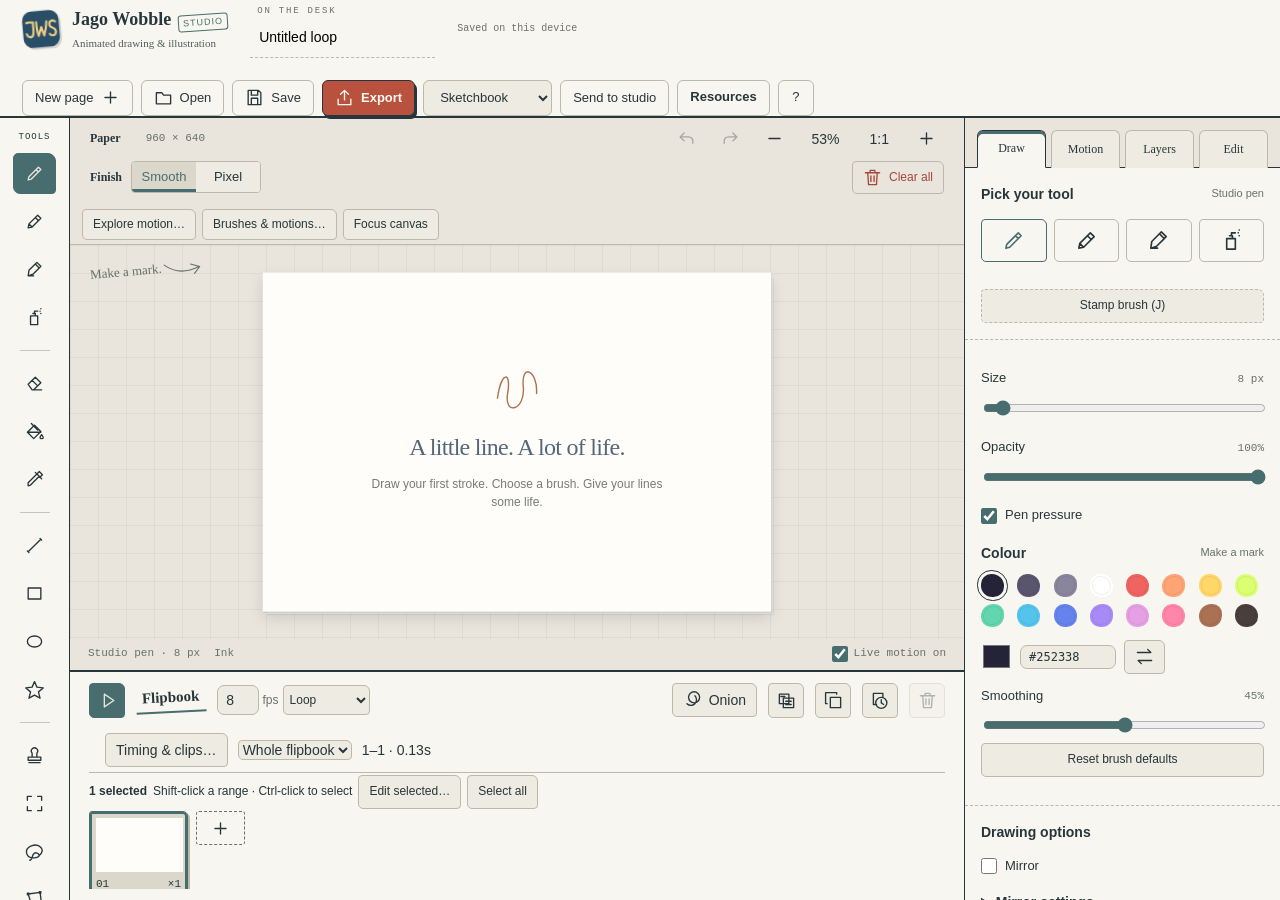
==== commit 1d879c99: "Prepare Jago Wobble 1.9.0 release Update the current source, illustrated guide, and offline browser " ====
--- a/index.html
+++ b/index.html
@@ -6319,7 +6319,7 @@
     e.preventDefault();
     selectFrame(project.current + 1);
   } else if (k === '[' || k === ']') {
-    brushSize = clamp(brushSize + (k === '[' ? -2 : 2), 1, 80);
+    brushSize = clamp(brushSize + (k === '[' ? -2 : 2), 1, Number($('size').max) || 160);
     $('size').value = brushSize;
     $('sizeValue').textContent = brushSize + ' px';
     updateStatus();
@@ -6848,6 +6848,9 @@
 function applyMotionToLayer() {
   if (!canDraw()) return;
   activeLayer().motion = copy(motionDraft);
+  // An explicit layer effect must not be masked by inherited clipping motion.
+  if (activeLayer().clipTo) activeLayer().followMotion = false;
+  motionScope = 'layer';
   enableAppliedMotion();
   motionPreview = false;
   commit('Layer motion applied');
@@ -14033,6 +14036,201 @@
   }
 };
 
+// Source: refresher.js
+// SPDX-License-Identifier: MIT
+// Frame selection is transient and keyed by identity, never by changing positions.
+let wobbleFrameSelection = new Set(), wobbleSelectionOwner = null, wobbleFrameAnchor = null;
+function wobbleSelectedIndices() {
+  if (wobbleSelectionOwner !== project) {
+    wobbleSelectionOwner = project; wobbleFrameSelection.clear(); wobbleFrameAnchor = null;
+  }
+  const indices = project.frames.flatMap((f,i)=>wobbleFrameSelection.has(f.id)?[i]:[]);
+  return indices.length ? indices : [project.current];
+}
+function wobbleBatchFrames(action, value) {
+  if (drawing || exporting || moving) return;
+  pause(); clearSelection();
+  const indices = wobbleSelectedIndices(), chosen = new Set(indices);
+  if (action === 'hold') {
+    if (!Number.isInteger(value) || value < 1 || value > 24) return toast('Choose a hold from 1 to 24 beats.');
+    indices.forEach(i=>project.frames[i].hold=value);
+  } else if (action === 'duplicate') {
+    if (project.frames.length+indices.length>48) return toast('A flipbook can contain up to 48 frames.');
+    const frames=indices.map(i=>({...copy(project.frames[i]),id:uid()}));
+    project.frames.splice(indices.at(-1)+1,0,...frames);
+    wobbleFrameSelection=new Set(frames.map(f=>f.id)); project.current=indices.at(-1)+1;
+  } else if (action === 'reverse') {
+    const frames=indices.map(i=>project.frames[i]).reverse();
+    indices.forEach((i,n)=>project.frames[i]=frames[n]);
+  } else if (action === 'delete') {
+    if (indices.length===project.frames.length) return toast('Keep at least one frame.');
+    project.frames=project.frames.filter((f,i)=>!chosen.has(i));
+    project.current=Math.min(indices[0],project.frames.length-1); wobbleFrameSelection.clear();
+  } else if (action === 'left' || action === 'right') {
+    const direction=action==='left'?-1:1;
+    if (direction<0 ? indices[0]===0 : indices.at(-1)===project.frames.length-1) return;
+    const currentId=currentFrame().id;
+    for(const i of direction<0?indices:[...indices].reverse())
+      [project.frames[i],project.frames[i+direction]]=[project.frames[i+direction],project.frames[i]];
+    project.current=project.frames.findIndex(f=>f.id===currentId);
+  } else return;
+  commit('Selected frames updated');
+}
+const refreshFramesBase=renderFrames;
+renderFrames=function(){
+  refreshFramesBase(); const selected=new Set(wobbleSelectedIndices());
+  [...$('frames').querySelectorAll('.frame-card')].forEach((button,i)=>{
+    button.classList.toggle('batch-selected',selected.has(i));
+    button.setAttribute('aria-pressed',String(selected.has(i)));
+    button.title+=' · Shift: range · Ctrl: add/remove';
+    button.onclick=e=>{
+      if(drawing||exporting)return;
+      const id=project.frames[i].id;
+      if(e.shiftKey){
+        const anchor=project.frames.findIndex(f=>f.id===wobbleFrameAnchor);
+        const a=anchor<0?project.current:anchor;
+        if(!e.ctrlKey&&!e.metaKey)wobbleFrameSelection.clear();
+        for(let j=Math.min(a,i);j<=Math.max(a,i);j++)wobbleFrameSelection.add(project.frames[j].id);
+      }else if(e.ctrlKey||e.metaKey){
+        // Start an additive selection with the current frame included.
+        if(!wobbleFrameSelection.size)wobbleFrameSelection.add(currentFrame().id);
+        if(wobbleFrameSelection.has(id))wobbleFrameSelection.delete(id);else wobbleFrameSelection.add(id);
+        wobbleFrameAnchor=id;
+      }else{wobbleFrameSelection=new Set([id]);wobbleFrameAnchor=id;}
+      selectFrame(i);
+    };
+  });
+  if($('wobbleBatchSummary'))$('wobbleBatchSummary').textContent=selected.size+' selected';
+};
+const batchBar=document.createElement('div');batchBar.className='wobble-clip-bar wobble-batch-bar';
+batchBar.innerHTML='<strong id="wobbleBatchSummary">1 selected</strong><span class="muted">Shift-click a range · Ctrl-click to select</span><button data-batch="all">Select all</button><button data-batch="clear">Clear</button><label>Hold <input id="wobbleBatchHold" type="number" min="1" max="24" value="1" aria-label="Selected frame hold in beats"></label><button data-batch="hold">Set hold</button><button data-batch="duplicate">Duplicate</button><button data-batch="reverse">Reverse order</button><button data-batch="left" aria-label="Move selected frames left">←</button><button data-batch="right" aria-label="Move selected frames right">→</button><button data-batch="delete">Delete selected…</button>';
+$('frames').before(batchBar);
+batchBar.onclick=e=>{
+  const action=e.target.closest('[data-batch]')?.dataset.batch;if(!action)return;
+  if(action==='all'){wobbleSelectedIndices();wobbleFrameSelection=new Set(project.frames.map(f=>f.id));renderFrames();return;}
+  if(action==='clear'){wobbleFrameSelection.clear();renderFrames();return;}
+  if(action==='delete'){confirmAction('Delete selected frames?', 'Delete '+wobbleSelectedIndices().length+' frames? Undo can restore them.',()=>wobbleBatchFrames('delete'));return;}
+  wobbleBatchFrames(action,Number($('wobbleBatchHold').value));
+};
+
+// Deterministic directions change only an existing layer's motion.
+function wobbleDirection(seed,index,family,base,locks={}){
+  let n=2166136261;for(const c of String(seed)+':'+index)n=Math.imul(n^c.charCodeAt(0),16777619);
+  const rand=()=>{n^=n<<13;n^=n>>>17;n^=n<<5;return(n>>>0)/4294967296;};
+  const families={gentle:['sway','breathe','drift'],lively:['flutter','spring','ripple'],texture:['classic','crawl']};
+  const types=families[family]||motionTypes;
+  const type=locks.type?base.type:types[Math.floor(rand()*types.length)],m=motionDefaults(type);
+  m.amount=locks.amount?base.amount:Math.round((type==='classic'?1:type==='crawl'?3:5)+rand()*(type==='classic'?4:14));
+  m.speed=locks.speed?base.speed:1+Math.floor(rand()*3);
+  m.angle=4+Math.round(rand()*12);m.wavelength=80+Math.round(rand()*180);
+  m.path=['ellipse','line','figure8'][Math.floor(rand()*3)];m.phase=rand();m.gust=rand()*.4;
+  if(locks.amount)for(const key of ['amount','angle','balanceX','balanceY','reach','gust'])m[key]=base[key];
+  if(locks.speed)m.loop=base.loop;
+  return validateMotion(m);
+}
+function wobbleExploreMotion(){
+  if(drawing||exporting||!canDraw())return;
+  pause();const owner=project,layer=activeLayer(),baseline=copy(layer.motion||motionDefaults());
+  const dialog=document.createElement('dialog');dialog.className='wobble-directions';
+  dialog.innerHTML='<button class="close" aria-label="Close motion directions">×</button><h2>Explore motion</h2><p>Four ways to bring your drawing to life. Apply changes only to the active layer across its frames. Your marks, colours and timing stay yours.</p><div class="direction-controls"><label>Family<select data-field="family"><option value="any">Any motion</option><option value="gentle">Gentle movement</option><option value="lively">Lively movement</option><option value="texture">Ink and texture</option></select></label><label>Seed<input data-field="seed" maxlength="64" value="little-movements"></label><button data-action="generate">Generate</button><button data-action="surprise">Surprise me</button></div><div class="direction-controls"><span>Keep:</span><label><input type="checkbox" data-lock="type"> Motion type</label><label><input type="checkbox" data-lock="amount"> Strength</label><label><input type="checkbox" data-lock="speed"> Speed</label></div><p class="muted">Hover or focus a preview to animate it. Apply is one Undo step. Save a favourite to keep it in your motion preset library.</p><div class="direction-grid"></div><p role="status" class="direction-status"></p>';
+  document.body.append(dialog);const grid=dialog.querySelector('.direction-grid'),status=dialog.querySelector('.direction-status');
+  status.textContent='Active layer: '+layer.name;
+  let timer=null,disposed=false;
+  function stop(){clearInterval(timer);timer=null;}
+  function close(){stop();disposed=true;dialog.close();dialog.remove();renderNeeded=true;}
+  dialog.querySelector('.close').onclick=close;dialog.oncancel=e=>{e.preventDefault();close();};
+  function draw(canvas,m,tick){
+    if(disposed||project!==owner)return;
+    const oldDraft=motionDraft,oldPreview=motionPreview,oldSample=motionSampleActive;
+    try{
+      motionDraft=m;motionPreview=true;motionSampleActive=true;
+      const raw=renderFrame(project.current,tick,true),ctx=canvas.getContext('2d');
+      ctx.clearRect(0,0,canvas.width,canvas.height);const scale=Math.min(canvas.width/raw.width,canvas.height/raw.height);ctx.drawImage(raw,(canvas.width-raw.width*scale)/2,(canvas.height-raw.height*scale)/2,raw.width*scale,raw.height*scale);
+    }finally{motionDraft=oldDraft;motionPreview=oldPreview;motionSampleActive=oldSample;}
+  }
+  function generate(){
+    stop();grid.replaceChildren();
+    const seed=dialog.querySelector('[data-field=seed]').value, family=dialog.querySelector('[data-field=family]').value;
+    const locks=Object.fromEntries([...dialog.querySelectorAll('[data-lock]')].map(e=>[e.dataset.lock,e.checked]));
+    for(let i=0;i<4;i++){
+      const motion=wobbleDirection(seed,i,family,baseline,locks),card=document.createElement('section'),canvas=document.createElement('canvas');
+      canvas.width=280;canvas.height=160;canvas.style.maxHeight='180px';canvas.tabIndex=0;canvas.setAttribute('aria-label','Preview '+motionNames[motion.type]);
+      const label=document.createElement('strong');label.textContent=motionNames[motion.type]+' · '+motion.amount+' strength · '+motion.speed+' cycles';
+      const apply=document.createElement('button');apply.textContent='Apply to active layer';
+      apply.onclick=()=>{if(project!==owner||activeLayer()!==layer)return close();if(!canDraw())return;motionDraft=copy(motion);applyMotionToLayer();status.textContent=motionNames[motion.type]+' applied. Undo restores the previous motion.';};
+      const save=document.createElement('button');save.textContent='Save favourite…';save.onclick=()=>{
+        const name=prompt('Name this motion preset',motionNames[motion.type]);if(!name?.trim())return;
+        if(studioLibrary.motions.length>=30)return status.textContent='Your motion library has 30 presets. Export or remove some first.';
+        studioLibrary.motions.push({name:name.trim().slice(0,50),motion:copy(motion)});saveLibrary();status.textContent='Saved in Motion presets. Export your library to back it up.';
+      };
+      card.append(canvas,label,apply,save);grid.append(card);draw(canvas,motion,owner.boil*.5);
+      const start=()=>{stop();let tick=0;timer=setInterval(()=>{if(!dialog.open||document.hidden||project!==owner){stop();return;}draw(canvas,motion,tick);tick+=owner.boil/8;},125);};
+      canvas.onmouseenter=canvas.onfocus=start;canvas.onmouseleave=canvas.onblur=stop;
+    }
+  }
+  dialog.querySelector('[data-action=generate]').onclick=generate;
+  dialog.querySelector('[data-action=surprise]').onclick=()=>{dialog.querySelector('[data-field=seed]').value=crypto.randomUUID().slice(0,12);generate();};
+  dialog.showModal();generate();
+}
+const quickBar=document.createElement('div');quickBar.className='wobble-clip-bar wobble-quick-bar';
+for(const [label,action]of [['Explore motion…',wobbleExploreMotion],['Brushes & motions…',showLibrary]]){
+  const b=document.createElement('button');b.textContent=label;b.onclick=action;quickBar.append(b);
+}
+$('viewport').before(quickBar);
+const refreshStyle=document.createElement('style');refreshStyle.textContent='.wobble-batch-bar{border-top:1px solid var(--line,#b7aa90);font-size:12px;gap:6px}.wobble-batch-bar input{width:54px}.frame-card.batch-selected{outline:2px solid var(--accent,#997337);outline-offset:-3px}.wobble-directions{width:min(800px,94vw);max-height:88vh;overflow:auto;padding:22px;background:var(--panel,#fcf6e7);color:var(--text,#253335)}.wobble-directions .close{float:right}.direction-controls{display:flex;gap:12px;align-items:center;flex-wrap:wrap;margin:14px 0}.direction-controls label{display:flex;gap:6px;align-items:center}.direction-controls input:not([type=checkbox]){width:150px}.direction-grid{display:grid;grid-template-columns:repeat(2,minmax(0,1fr));gap:14px}.direction-grid section{display:flex;flex-wrap:wrap;gap:8px;border:1px solid var(--line,#b7aa90);padding:12px}.direction-grid canvas{width:100%;object-fit:contain;background:repeating-conic-gradient(#8882 0 25%,transparent 0 50%) 0/16px 16px}.direction-grid strong{width:100%;font-size:13px}@media(max-width:540px){.direction-grid{grid-template-columns:1fr}.wobble-batch-bar .muted{width:100%}}';document.head.append(refreshStyle);
+renderFrames();
+window.JagoWobbleRefresh={selected:wobbleSelectedIndices,batch:wobbleBatchFrames,direction:wobbleDirection,explore:wobbleExploreMotion};
+
+// Keep precision frame actions available without crowding the flipbook.
+const batchDialog=document.createElement('dialog');batchDialog.className='wobble-batch-dialog';
+const batchTitle=document.createElement('h2');batchTitle.textContent='Edit selected frames';
+const batchHelp=document.createElement('p');batchHelp.textContent='Choose frames in the strip with Shift or Ctrl. Each operation is one Undo step. Reverse changes the order of selected frames; it does not reverse their artwork.';
+const batchClose=document.createElement('button');batchClose.textContent='Done';batchClose.onclick=()=>batchDialog.close();
+const batchActions=document.createElement('div');batchActions.className='wobble-batch-actions';
+for(const node of [...batchBar.children])if(node.matches('label,[data-batch]'))batchActions.append(node);
+batchDialog.append(batchTitle,batchHelp,batchActions,batchClose);document.body.append(batchDialog);
+batchActions.onclick=batchBar.onclick;
+const editSelected=document.createElement('button');editSelected.textContent='Edit selected…';editSelected.onclick=()=>{if(!drawing&&!exporting)batchDialog.showModal();};
+batchBar.append(editSelected);
+// Restore a direct multi-selection route; actions remain in a compact dialog.
+const allFrames=document.createElement('button');allFrames.textContent='Select all';allFrames.onclick=()=>{wobbleSelectedIndices();wobbleFrameSelection=new Set(project.frames.map(f=>f.id));renderFrames();};batchBar.append(allFrames);
+const focusCanvas=document.createElement('button');focusCanvas.textContent='Focus canvas';focusCanvas.setAttribute('aria-pressed','false');
+focusCanvas.onclick=()=>{const focused=document.body.classList.toggle('wobble-focus');focusCanvas.textContent=focused?'Show timeline & settings':'Focus canvas';focusCanvas.setAttribute('aria-pressed',String(focused));requestAnimationFrame(fit);};quickBar.append(focusCanvas);
+const polish=document.createElement('style');polish.textContent='.app{grid-template-rows:minmax(170px,1fr) 230px}.timeline{overflow:auto}.wobble-quick-bar{padding:4px 12px;gap:6px;flex:none}.wobble-quick-bar button{font-size:12px;min-height:30px}.wobble-batch-bar{padding:2px 0}.wobble-batch-dialog{width:min(600px,92vw);max-height:85vh;overflow:auto;background:var(--panel);color:var(--text);padding:24px}.wobble-batch-actions{display:flex;align-items:center;gap:10px;flex-wrap:wrap;margin:20px 0}.wobble-batch-actions input{width:60px}.wobble-focus .timeline,.wobble-focus #inspector{display:none}.wobble-focus .app{grid-template-rows:minmax(170px,1fr);grid-template-columns:64px minmax(200px,1fr)}.wobble-focus .tools{grid-row:1}.direction-grid canvas{height:150px}.wobble-directions select,.wobble-directions input{background:var(--raised);color:var(--text);border:1px solid var(--line);border-radius:6px;padding:5px}@media(max-width:650px){.wobble-batch-bar .muted{display:none}.wobble-quick-bar{flex-wrap:nowrap;overflow-x:auto}.wobble-quick-bar button{flex:none}.app{grid-template-rows:minmax(170px,1fr) 230px}}';document.head.append(polish);
+
+// Synchronise controls on layer/document restoration, not on every slider input.
+let wobbleMotionOwner=null,wobbleMotionLayer=null,wobbleStoredMotion=null;
+const refreshSyncStudio=syncStudioUI;
+syncStudioUI=function(){
+  const layer=activeLayer(),stored=JSON.stringify(layer.motion||null);
+  const changed=wobbleMotionOwner!==project||wobbleMotionLayer!==layer.id;
+  const restored=stored!==wobbleStoredMotion;
+  if(changed){motionPreview=false;motionBoundsCache.clear();renderCache.clear();}
+  if(motionScope==='layer'&&(changed||restored))motionDraft=copy(layer.motion||motionDefaults());
+  wobbleMotionOwner=project;wobbleMotionLayer=layer.id;wobbleStoredMotion=stored;
+  refreshSyncStudio();
+};
+const scopeSummary=document.createElement('p');scopeSummary.className='muted';scopeSummary.id='wobbleMotionScopeSummary';
+$('motionScope').parentElement.after(scopeSummary);
+const refreshSyncMotion=syncMotionUI;
+syncMotionUI=function(){refreshSyncMotion();const l=activeLayer();scopeSummary.textContent=(motionScope==='layer'?'Editing layer “'+l.name+'”':'Preparing motion for new marks')+(l.clipTo&&l.followMotion!==false?' · Currently follows its base layer. Apply to layer gives it its own motion.':'');};
+const clipSelected=document.createElement('button');clipSelected.textContent='Make clip from selection…';clipSelected.onclick=()=>{
+  const indices=wobbleSelectedIndices();
+  if(indices.at(-1)-indices[0]+1!==indices.length)return toast('Select a continuous frame range to make a clip.');
+  batchDialog.close();wobbleAnimationWorkshop();$('clipName').value='';$('clipStart').value=indices[0]+1;$('clipEnd').value=indices.at(-1)+1;
+  // Creating from selection always adds a new clip; leave existing named clips intact.
+  $('removeAnimationClip').disabled=true;
+  const button=$('saveAnimationClip');
+  button.onclick=()=>{
+    const name=$('clipName').value.trim(),s=+$('clipStart').value-1,e=+$('clipEnd').value-1;
+    if(!name||!Number.isInteger(s)||!Number.isInteger(e)||s<0||e<s||e>=project.frames.length||(project.animationClips||[]).length>=12){$('clipStatus').textContent='Give the clip a name and valid range. Keep at most twelve clips.';return;}
+    project.animationClips||=[];
+    const clip={id:uid(),name:name.slice(0,80),startId:project.frames[s].id,endId:project.frames[e].id};project.animationClips.push(clip);project.activeClip=clip.id;project.current=s;commit('Clip created from selected frames');const d=button.closest('dialog');d.close();d.remove();
+  };
+};batchActions.append(clipSelected);
+const headerSizing=new ResizeObserver(()=>{document.documentElement.style.setProperty('--wobble-header-height',Math.ceil(document.querySelector('header.top').getBoundingClientRect().height)+'px');window.scrollTo(0,0);});headerSizing.observe(document.querySelector('header.top'));
+const fitLayout=document.createElement('style');fitLayout.textContent='.app{height:calc(100dvh - var(--wobble-header-height,80px))}.timeline{display:flex;flex-direction:column;min-height:0}.timeline-header,.timeline>.wobble-clip-bar{flex:none}.timeline .frames{min-height:70px;flex:1;align-items:flex-start}.wobble-focus .workspace{min-height:0}';document.head.append(fitLayout);
+
 </script>
   </body>
 </html>
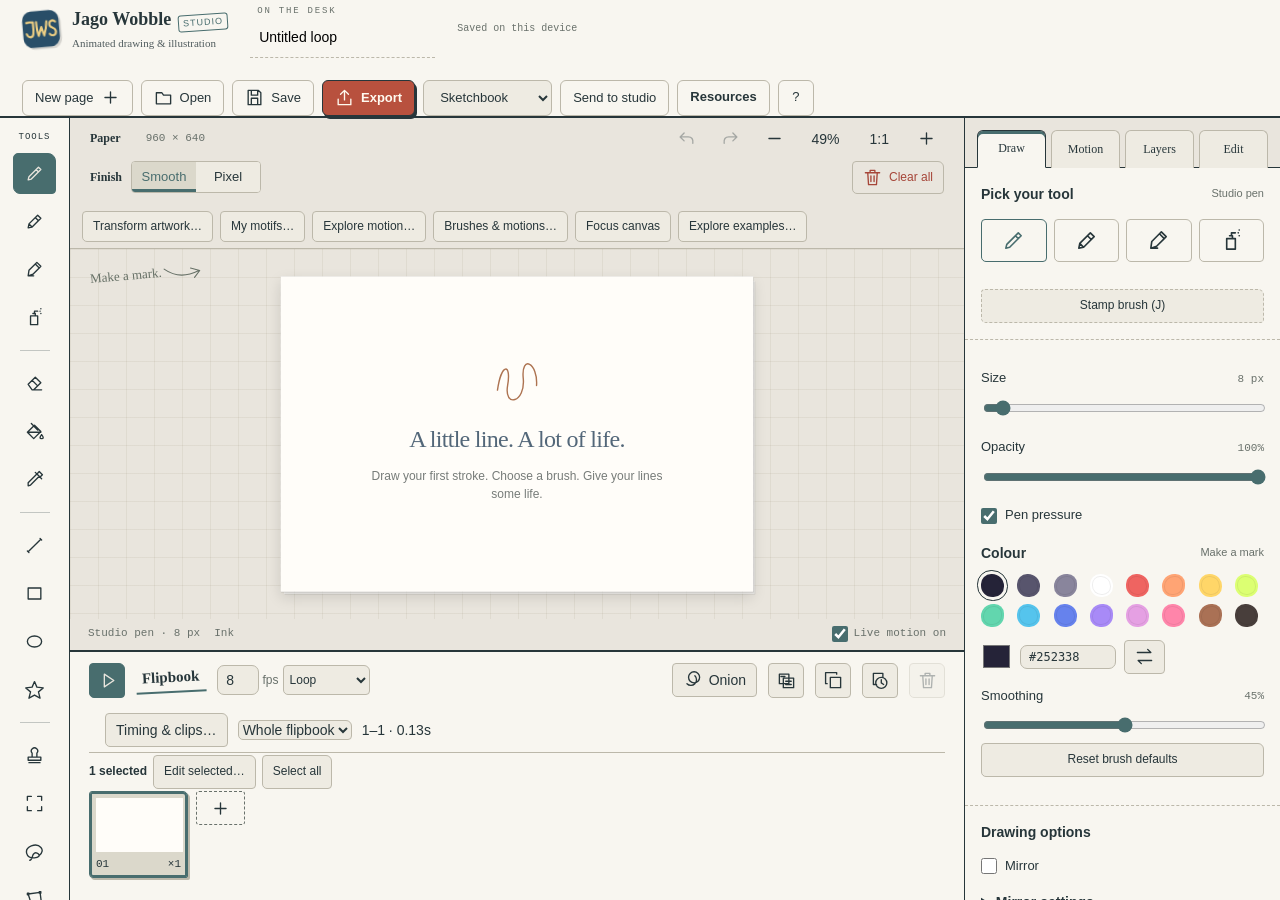
==== commit 7633c338: "Prepare Jago Wobble for release Refresh the public guide and README and include the reviewed source " ====
--- a/index.html
+++ b/index.html
@@ -6026,7 +6026,7 @@
   setTimeout(() => URL.revokeObjectURL(url), 30000);
 }
 $('saveBtn').onclick = () => {
-  download(new Blob([snapshot()], { type: 'application/json' }), filename('.jago'));
+  download(new Blob([JSON.stringify(JagoProjectPreview.attach(JSON.parse(snapshot()),exportCanvas(project.current,0,project.width,project.height,project.transparent,project.renderStyle,project.pixelSize)))], { type: 'application/json' }), filename('.jago'));
   dirty = false;
   toast('Editable project downloaded');
 };
@@ -6431,7 +6431,7 @@
     y1 = -Infinity;
   for (const op of ops) {
     if (op.kind === 'group') {
-      const b = op.outside
+      const b = op.outside || op.transformOnly
         ? boundsForOps(op.ops)
         : {
             x: Math.min(...op.clip.map((p) => p.x)),
@@ -7344,6 +7344,7 @@
     sc = source.getContext('2d');
   for (const child of op.ops)
     cell === 1 ? drawOp(sc, child, tick) : drawPixelOp(sc, child, tick, cell);
+  if(!op.transformOnly){
   const mask = makeCanvas(c.canvas.width, c.canvas.height),
     mc = mask.getContext('2d');
   mc.fillStyle = '#000';
@@ -7353,6 +7354,7 @@
   } else pixelPolygon(mc, op.clip, cell);
   sc.globalCompositeOperation = op.outside ? 'destination-out' : 'destination-in';
   sc.drawImage(mask, 0, 0);
+  }
   const [a, b, d, e, x, y] = op.transform;
   c.save();
   c.imageSmoothingEnabled = cell === 1 && project.canvasMode !== 'pixel';
@@ -7552,6 +7554,7 @@
     return ops.flatMap((op) => {
       if (!op || ++nodes > 10000) throw Error('Project has too many drawing operations');
       if (op.kind !== 'group') return [op];
+      if(op.transformOnly!==undefined&&typeof op.transformOnly!=='boolean')throw Error('Invalid artwork transform');
       if (
         !Array.isArray(op.transform) ||
         op.transform.length !== 6 ||
@@ -12000,6 +12003,11 @@
   syncEmptyCanvasHint();
 };
 
+// Source: odd-little-marks.js
+// SPDX-License-Identifier: MIT
+// Odd Little Marks by Cameron Jago Lis Illustrates.
+const oddLittleMarks = [{"name":"Crumb Collector","brush":{"tip":"tipodd01","spacing":0.22,"rotation":0,"follow":false,"scatter":0.25,"variation":0.35,"keepColour":false,"pressureOpacity":false,"mode":"continuous","motionPlacement":"stroke","density":0.5,"patternScale":2,"patternMode":"stamps","sizedPattern":true,"chalkPattern":true,"patternAngle":0},"size":44,"opacity":0.9,"colour":"#575066","tip":{"name":"Crumb Collector","src":"[data-uri]"}},{"name":"Dry Little Drag","brush":{"tip":"tipodd02","spacing":0.13,"rotation":0,"follow":true,"scatter":0,"variation":0.12,"keepColour":false,"pressureOpacity":false,"mode":"continuous","motionPlacement":"stroke","density":0.5,"patternScale":2,"patternMode":"stamps","sizedPattern":true,"chalkPattern":true,"patternAngle":0},"size":48,"opacity":1,"colour":"#bb765e","tip":{"name":"Dry Little Drag","src":"[data-uri]"}},{"name":"Puddle Jumper","brush":{"tip":"tipodd03","spacing":0.65,"rotation":0,"follow":false,"scatter":0.17,"variation":0.35,"keepColour":false,"pressureOpacity":false,"mode":"continuous","motionPlacement":"stroke","density":0.5,"patternScale":2,"patternMode":"stamps","sizedPattern":true,"chalkPattern":true,"patternAngle":0},"size":48,"opacity":0.8,"colour":"#6e8a7c","tip":{"name":"Puddle Jumper","src":"[data-uri]"}},{"name":"Coffee Break","brush":{"tip":"tipodd04","spacing":1.25,"rotation":0,"follow":false,"scatter":0.2,"variation":0.25,"keepColour":false,"pressureOpacity":false,"mode":"continuous","motionPlacement":"stroke","density":0.5,"patternScale":2,"patternMode":"stamps","sizedPattern":true,"chalkPattern":true,"patternAngle":0},"size":68,"opacity":0.72,"colour":"#7c6d9b","tip":{"name":"Coffee Break","src":"[data-uri]